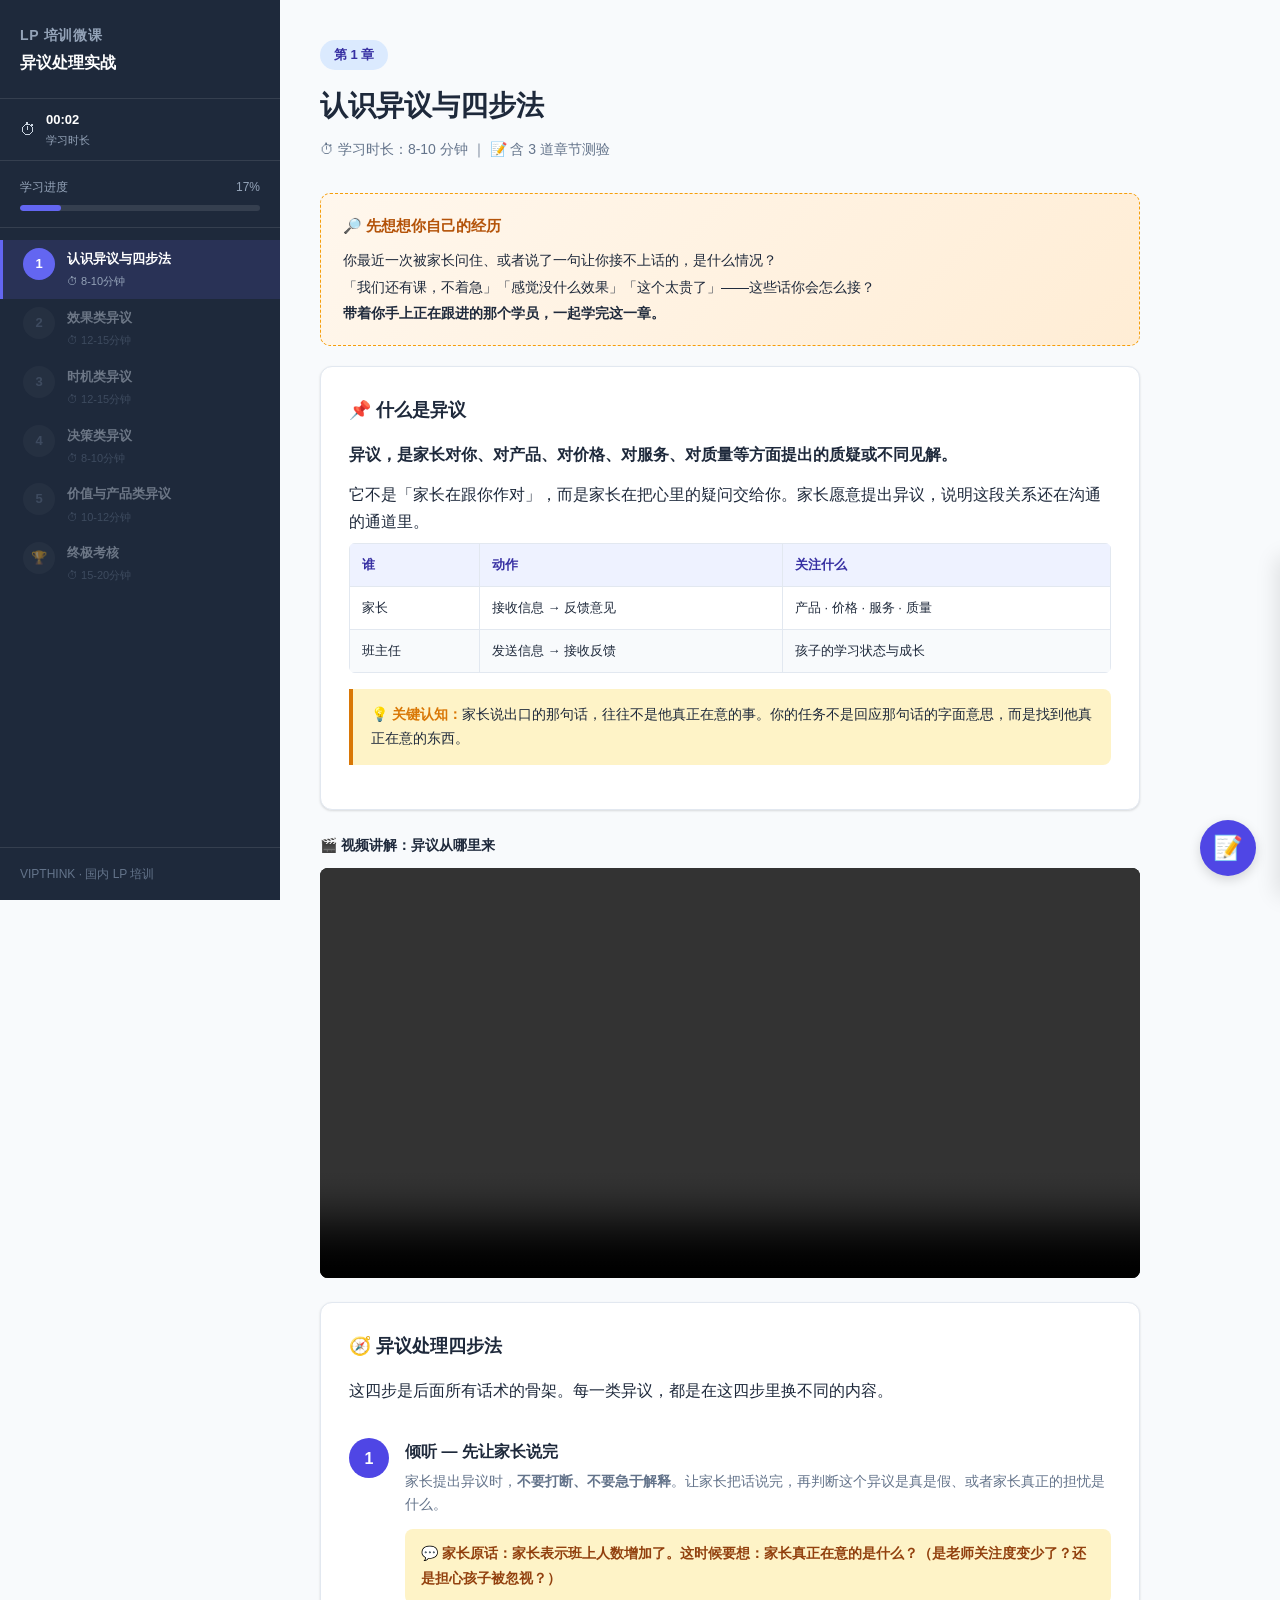
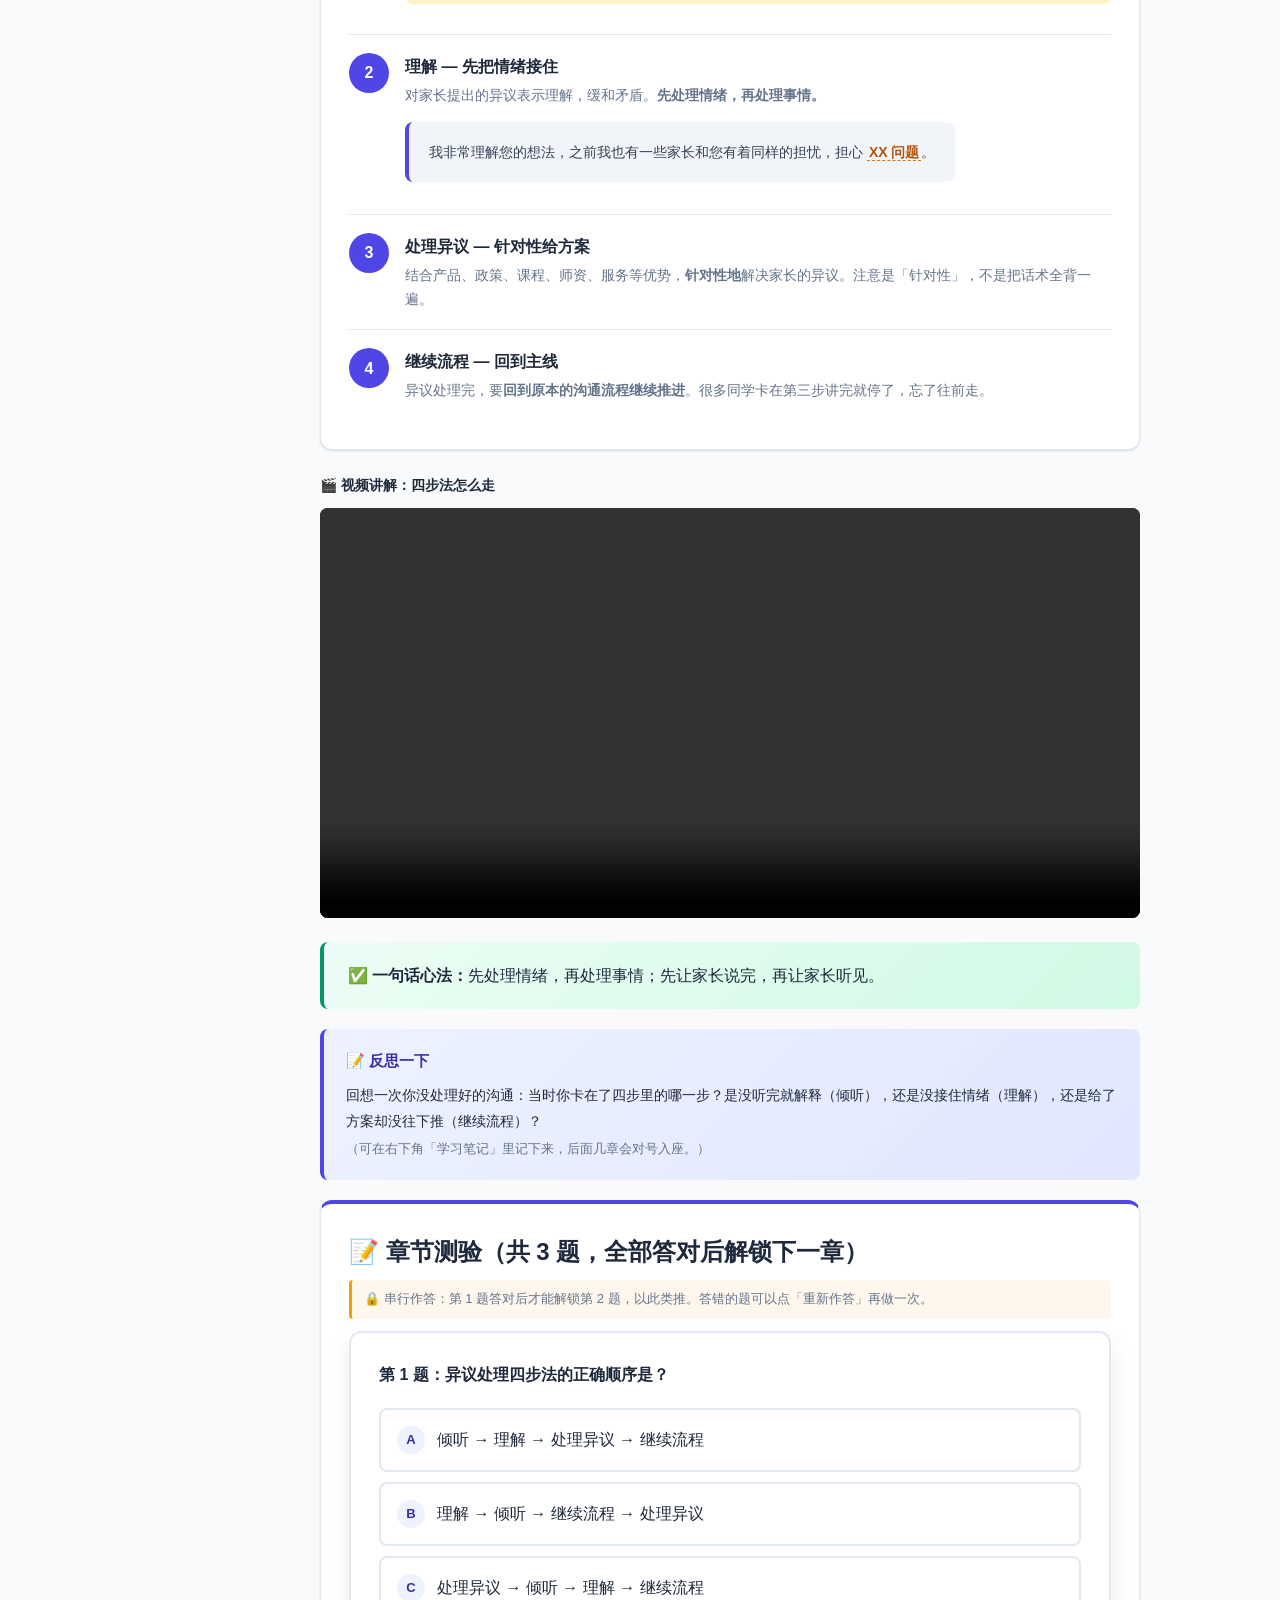
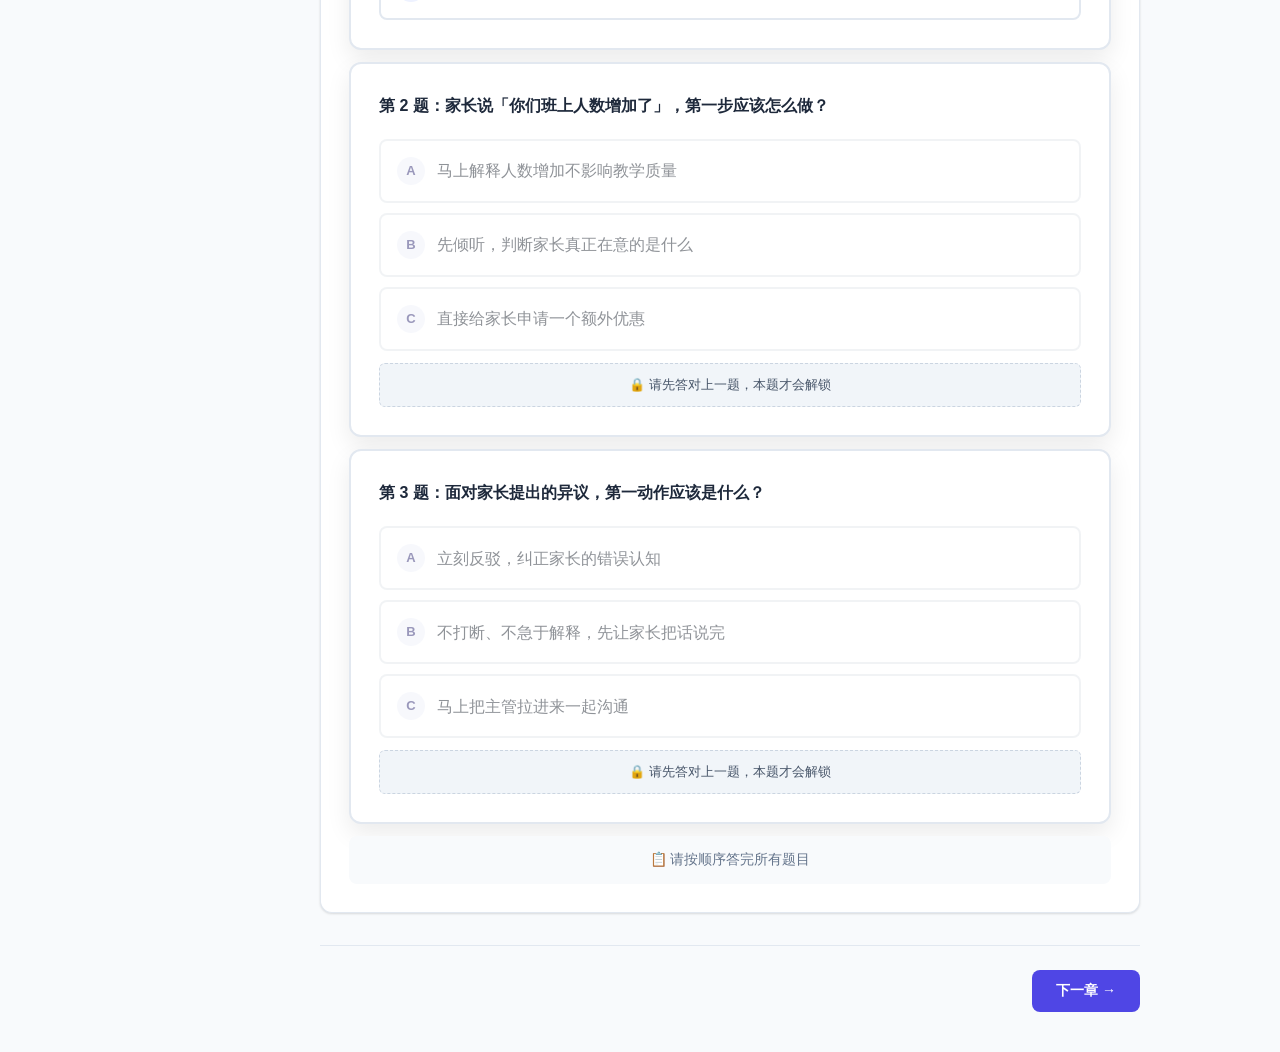
==== index.html @ 5b6c1807 "feat: 《异议处理实战》班主任(LP)微课 v1.0.0 内容来源：《常见异议问题处理》PPT（33页），覆盖 7 类常见异议 + 四步法 - 6 章归组式结构：认知与四步法 / 效果类 / 时机" ====
<!DOCTYPE html>
<html lang="zh-CN">
<head>
<meta charset="UTF-8">
<meta name="viewport" content="width=device-width, initial-scale=1.0">
<meta name="description" content="面向线上少儿数学思维班主任（LP）的《异议处理实战》互动微课">
<title>异议处理实战 · 班主任微课</title>
<style>

:root{--primary:#4F46E5;--primary-light:#EEF2FF;--primary-dark:#3730A3;--accent:#D97706;--accent-light:#FEF3C7;--success:#059669;--danger:#DC2626;--bg:#F8FAFC;--card:#FFFFFF;--text:#1E293B;--text-secondary:#64748B;--border:#E2E8F0;--shadow:0 1px 3px rgba(0,0,0,0.08),0 1px 2px rgba(0,0,0,0.06);--shadow-lg:0 10px 25px rgba(0,0,0,0.08);--radius:12px;--radius-sm:8px;--sidebar-bg:#1e293b;--sidebar-text:#cbd5e1;--sidebar-active:#6366f1}
*{margin:0;padding:0;box-sizing:border-box}
body{font-family:-apple-system,BlinkMacSystemFont,'Segoe UI','PingFang SC','Noto Sans HK',sans-serif;background:var(--bg);color:var(--text);line-height:1.7;display:flex;min-height:100vh}
.sidebar{width:280px;min-width:280px;background:var(--sidebar-bg);color:var(--sidebar-text);display:flex;flex-direction:column;position:fixed;top:0;left:0;bottom:0;z-index:100;transition:transform 0.3s}
.sidebar-close-btn{display:none;position:absolute;top:8px;right:12px;background:none;border:none;color:#94a3b8;font-size:20px;cursor:pointer;z-index:10;padding:8px;line-height:1}
.sidebar-header{padding:24px 20px;border-bottom:1px solid rgba(255,255,255,0.1)}
.sidebar-header h3{font-size:14px;color:#94a3b8;text-transform:uppercase;letter-spacing:.05em;margin-bottom:4px}
.sidebar-header .course-title{font-size:16px;font-weight:700;color:#fff;line-height:1.4}
.sidebar-progress{padding:16px 20px;border-bottom:1px solid rgba(255,255,255,0.1)}
.progress-label{display:flex;justify-content:space-between;font-size:12px;color:#94a3b8;margin-bottom:8px}
.progress-bar{height:6px;background:rgba(255,255,255,0.1);border-radius:3px;overflow:hidden}
.progress-fill{height:100%;background:var(--sidebar-active);border-radius:3px;transition:width .5s ease;width:0%}
.sidebar-nav{flex:1;overflow-y:auto;padding:12px 0}
.nav-section{padding:8px 20px;cursor:pointer;display:flex;align-items:flex-start;gap:12px;transition:all .2s;border-left:3px solid transparent}
.nav-section:hover{background:rgba(255,255,255,0.05)}
.nav-section.active{background:rgba(99,102,241,0.15);border-left-color:var(--sidebar-active);color:#fff}
.nav-section.completed{color:#94a3b8}
.nav-section.completed .nav-icon{background:var(--success);color:#fff}
.nav-section.locked{opacity:.45;cursor:not-allowed;pointer-events:none}
.nav-section.locked .nav-icon{background:rgba(255,255,255,0.08);color:#64748b}
.nav-icon{width:32px;height:32px;min-width:32px;border-radius:50%;background:rgba(255,255,255,0.1);display:flex;align-items:center;justify-content:center;font-size:13px;font-weight:700;color:var(--sidebar-text);transition:all .3s}
.nav-section.active .nav-icon{background:var(--sidebar-active);color:#fff}
.nav-info .nav-label{font-size:13px;font-weight:600}
.nav-info .nav-sub{font-size:11px;color:#64748b;margin-top:2px}
.nav-section.active .nav-info .nav-sub{color:#94a3b8}
.sidebar-footer{padding:16px 20px;border-top:1px solid rgba(255,255,255,0.1);font-size:12px;color:#64748b}
.study-timer{padding:10px 20px;border-bottom:1px solid rgba(255,255,255,0.1);display:flex;align-items:center;gap:10px;font-size:13px}
.timer-icon{font-size:16px}
.timer-display{color:#fff;font-weight:700;font-variant-numeric:tabular-nums}
.timer-label{color:#94a3b8;font-size:11px}
.main{margin-left:280px;flex:1;padding:40px;max-width:900px;min-width:0}
.section{display:none;animation:fadeSlide .4s ease}
.section.active{display:block}
@keyframes fadeSlide{from{opacity:0;transform:translateY(12px)}to{opacity:1;transform:translateY(0)}}
.section-header{margin-bottom:32px}
.section-badge{display:inline-block;padding:4px 14px;background:#dbeafe;color:var(--primary-dark);border-radius:20px;font-size:13px;font-weight:600;margin-bottom:12px}
.section-header h1{font-size:28px;font-weight:800;color:var(--text);margin-bottom:8px}
.section-header .duration{font-size:14px;color:var(--text-secondary)}
.card{background:var(--card);border-radius:var(--radius);padding:28px;margin-bottom:20px;box-shadow:var(--shadow);border:1px solid var(--border)}
.card-title{font-size:18px;font-weight:700;margin-bottom:16px;color:var(--text)}
.highlight-box{background:linear-gradient(135deg,#eff6ff,#dbeafe);border-left:4px solid var(--primary);padding:20px 24px;border-radius:var(--radius-sm);margin:20px 0}
.highlight-box.warning{background:linear-gradient(135deg,#fef3c7,#fde68a);border-left-color:var(--accent)}
.highlight-box.success{background:linear-gradient(135deg,#ecfdf5,#d1fae5);border-left-color:var(--success)}
.script-block{background:#f1f5f9;padding:20px 24px;border-radius:var(--radius-sm);font-style:italic;color:#475569;position:relative;margin:16px 0;line-height:1.8}
.script-block::before{content:'\01f399\00fe0f 话术范例';position:absolute;top:-10px;left:16px;background:#475569;color:#fff;padding:2px 10px;border-radius:10px;font-size:11px;font-style:normal}
.flow-steps{display:flex;gap:16px;margin:20px 0;flex-wrap:wrap}
.flow-step{flex:1;min-width:140px;background:var(--card);border:2px solid var(--border);border-radius:var(--radius-sm);padding:20px;text-align:center;box-shadow:var(--shadow)}
.flow-step .step-num{width:36px;height:36px;border-radius:50%;background:var(--primary);color:#fff;display:inline-flex;align-items:center;justify-content:center;font-weight:700;font-size:14px;margin-bottom:12px}
.flow-step h4{font-size:14px;font-weight:700;margin-bottom:8px}
.flow-step p{font-size:13px;color:var(--text-secondary);line-height:1.6}
.flow-arrow{display:flex;align-items:center;font-size:24px;color:var(--primary);font-weight:700}
.strategy-grid{display:flex;gap:16px;margin:20px 0;flex-wrap:wrap}
.strategy-card{flex:1;min-width:200px;background:var(--card);border:2px solid var(--border);border-radius:var(--radius-sm);padding:24px;text-align:center;box-shadow:var(--shadow)}
.strategy-card .icon{font-size:36px;margin-bottom:12px}
.strategy-card h4{font-size:16px;font-weight:700;margin-bottom:8px}
.strategy-card p{font-size:13px;color:var(--text-secondary)}
.step-list{counter-reset:step}
.step-item{counter-increment:step;display:flex;gap:16px;align-items:flex-start;padding:18px 0;border-bottom:1px solid var(--border)}
.step-item:last-child{border-bottom:none}
.step-num-big{width:40px;height:40px;border-radius:50%;background:var(--primary);color:#fff;display:flex;align-items:center;justify-content:center;font-weight:700;font-size:16px;flex-shrink:0}
.step-content h4{font-size:16px;color:var(--text);margin-bottom:4px}
.step-content p{font-size:14px;color:var(--text-secondary)}
.chat-scene{max-width:650px;margin:0 auto}
.chat-msg{display:flex;gap:12px;margin-bottom:12px;align-items:flex-start}
.chat-msg.lp{flex-direction:row}
.chat-msg.parent{flex-direction:row-reverse}
.chat-avatar{width:36px;height:36px;border-radius:50%;display:flex;align-items:center;justify-content:center;font-size:14px;flex-shrink:0;font-weight:700}
.chat-msg.lp .chat-avatar{background:#EEF2FF;color:var(--primary-dark)}
.chat-msg.parent .chat-avatar{background:#FEF3C7;color:var(--accent)}
.chat-bubble{max-width:75%;padding:10px 14px;border-radius:14px;font-size:13px;line-height:1.6}
.chat-msg.lp .chat-bubble{background:#F1F5F9;color:var(--text);border-bottom-left-radius:4px}
.chat-msg.parent .chat-bubble{background:#EEF2FF;color:var(--text);border-bottom-right-radius:4px}
.chat-label{font-size:11px;color:var(--text-secondary);margin-bottom:4px}
.tab-wrap{display:flex;gap:4px;margin-bottom:16px;background:var(--border);border-radius:10px;padding:4px;flex-wrap:wrap}
.tab-btn{flex:1;min-width:70px;padding:8px 12px;border:none;background:transparent;border-radius:8px;cursor:pointer;font-size:12px;font-weight:500;color:var(--text-secondary);transition:all .2s}
.tab-btn.active{background:var(--card);color:var(--primary);font-weight:600;box-shadow:var(--shadow)}
.tab-panel{display:none}
.tab-panel.active{display:block}
.highlight{background:linear-gradient(180deg,transparent 60%,#FEF08A 60%);padding:0 4px}
.tips-box{background:var(--accent-light);border-left:4px solid var(--accent);padding:14px 18px;border-radius:0 8px 8px 0;margin:16px 0;font-size:14px}
.tips-box strong{color:var(--accent)}
.badge{display:inline-block;padding:3px 10px;border-radius:20px;font-size:12px;font-weight:600}
.badge-primary{background:var(--primary-light);color:var(--primary)}
.badge-warning{background:var(--accent-light);color:var(--accent)}
.badge-success{background:#ECFDF5;color:var(--success)}
.quiz-card{background:var(--card);border-radius:var(--radius);padding:28px;margin:12px 0;box-shadow:var(--shadow-lg);border:2px solid var(--border)}
.quiz-card.locked .quiz-options{opacity:0.5;filter:grayscale(0.4);pointer-events:none}
.quiz-card.locked .quiz-locked-hint{display:flex}
.quiz-card:not(.locked) .quiz-locked-hint{display:none}
.quiz-locked-hint{display:none;align-items:center;justify-content:center;padding:10px 14px;background:#f1f5f9;color:#475569;border-radius:6px;font-size:13px;margin-top:12px;border:1px dashed #cbd5e1}
.quiz-question{font-size:16px;font-weight:600;margin-bottom:20px;line-height:1.7}
.quiz-options{display:flex;flex-direction:column;gap:10px}
.quiz-option{display:flex;align-items:center;gap:12px;padding:16px;border:2px solid var(--border);border-radius:var(--radius-sm);cursor:pointer;transition:all .2s;min-height:48px}
.quiz-option:hover{border-color:var(--primary-light);background:#f0f7ff}
.quiz-option.correct{border-color:var(--success)!important;background:#ecfdf5!important}
.quiz-option.wrong{border-color:var(--danger)!important;background:#fef2f2!important}
.quiz-option.disabled{opacity:.5;cursor:default;border-color:#e2e8f0;background:#f8fafc}
.quiz-option.correct .quiz-option-label{background:var(--success);color:#fff}
.quiz-option.wrong .quiz-option-label{background:var(--danger);color:#fff}
.quiz-option-label{width:28px;height:28px;border-radius:50%;background:var(--primary-light);color:var(--primary-dark);display:flex;align-items:center;justify-content:center;font-weight:700;font-size:13px;flex-shrink:0}
.quiz-feedback{display:none;margin-top:16px;padding:16px;border-radius:var(--radius-sm);font-size:14px;line-height:1.7}
.quiz-feedback.show{display:block}
.quiz-feedback.correct{background:#ecfdf5;color:#065f46}
.quiz-feedback.wrong{background:#fef2f2;color:#991b1b}
.final-task-container{background:var(--card);border-radius:var(--radius);padding:28px;box-shadow:var(--shadow-lg);border:2px solid var(--border)}
.final-task-input{width:100%;min-height:180px;padding:16px;border:2px solid var(--border);border-radius:var(--radius-sm);font-size:14px;line-height:1.8;resize:vertical;font-family:inherit}
.final-task-input:focus{outline:none;border-color:var(--primary);box-shadow:0 0 0 3px rgba(79,70,229,0.1)}
.final-task-input:disabled{background:#f1f5f9;cursor:not-allowed}
.char-counter{text-align:right;font-size:12px;color:var(--text-secondary);margin-top:6px}
.ai-feedback-panel{display:none;margin-top:24px}
.ai-feedback-panel.show{display:block}
.score-display{text-align:center;margin:16px 0}
.score-circle{width:80px;height:80px;border-radius:50%;display:inline-flex;align-items:center;justify-content:center;font-size:32px;font-weight:800;color:#fff}
.score-circle.high{background:linear-gradient(135deg,#10b981,#059669)}
.score-circle.medium{background:linear-gradient(135deg,#f59e0b,#d97706)}
.score-circle.low{background:linear-gradient(135deg,#ef4444,#dc2626)}
.eval-dimensions{display:flex;gap:16px;flex-wrap:wrap}
.eval-dim{flex:1;min-width:150px;background:#f8fafc;border-radius:var(--radius-sm);padding:20px;text-align:center}
.keywords-result{display:flex;flex-wrap:wrap;gap:6px;margin-top:10px;justify-content:center}
.keyword-tag{display:inline-block;padding:2px 10px;border-radius:20px;font-size:12px;font-weight:500}
.keyword-tag.found{background:#ecfdf5;color:#065f46}
.keyword-tag.missing{background:#fef2f2;color:#991b1b}
.dialogue-container{background:var(--card);border-radius:var(--radius);box-shadow:var(--shadow-lg);border:2px solid var(--border);overflow:hidden}
.dialogue-header{padding:16px 20px;background:var(--primary-light);border-bottom:1px solid var(--border);font-weight:700;color:var(--primary-dark);display:flex;justify-content:space-between;align-items:center}
.dialogue-messages{max-height:400px;overflow-y:auto;padding:16px 20px;min-height:150px}
.dialogue-input-area{display:flex;padding:12px 20px;border-top:1px solid var(--border);gap:8px}
.dialogue-input-area input{flex:1;padding:12px;border:2px solid var(--border);border-radius:var(--radius-sm);font-size:14px;font-family:inherit}
.dialogue-input-area input:focus{outline:none;border-color:var(--primary)}
.btn{padding:12px 24px;border:none;border-radius:var(--radius-sm);font-size:14px;font-weight:600;cursor:pointer;transition:all .2s;background:var(--primary);color:#fff}
.btn:hover{background:var(--primary-dark);transform:translateY(-1px)}
.btn-outline{background:var(--card);color:var(--primary);border:2px solid var(--primary)}
.btn-outline:hover{background:var(--primary-light)}
.btn-success{background:var(--success);color:#fff}
.btn-sm{padding:8px 16px;font-size:13px}
.btn:disabled{opacity:.5;cursor:not-allowed}
.section-nav-buttons{display:flex;justify-content:space-between;margin-top:32px;padding-top:24px;border-top:1px solid var(--border)}
.toast{position:fixed;top:20px;left:50%;transform:translateX(-50%);padding:12px 24px;border-radius:8px;color:#fff;font-size:14px;font-weight:600;z-index:9999;animation:slideDown .3s ease}
.toast.warning{background:#d97706}
.toast.success{background:#059669}
.toast.error{background:#dc2626}
@keyframes slideDown{from{opacity:0;transform:translateX(-50%) translateY(-20px)}to{opacity:1;transform:translateX(-50%) translateY(0)}}
.notes-toggle{position:fixed;bottom:24px;right:24px;width:56px;height:56px;border-radius:50%;background:var(--primary);color:#fff;border:none;font-size:24px;cursor:pointer;box-shadow:0 4px 12px rgba(0,0,0,0.15);z-index:90}
.notes-panel{position:fixed;bottom:0;right:0;width:340px;background:var(--card);border-left:1px solid var(--border);border-top:1px solid var(--border);box-shadow:-4px -4px 20px rgba(0,0,0,0.1);padding:20px;transform:translateX(100%);transition:transform .3s;z-index:200}
.notes-panel.open{transform:translateX(0)}
.notes-panel textarea{width:100%;height:200px;padding:12px;border:1px solid var(--border);border-radius:var(--radius-sm);font-size:13px;font-family:inherit;resize:vertical}
.cert-overlay{display:none;position:fixed;inset:0;background:rgba(0,0,0,0.6);z-index:999;justify-content:center;align-items:center}
.cert-paper{background:#fff;width:700px;padding:48px 36px;text-align:center;border-radius:12px;box-shadow:0 20px 60px rgba(0,0,0,0.2)}
.cert-paper h1{font-size:28px;color:#3730A3;margin-bottom:4px}
.cert-paper .sub{font-size:12px;color:#64748b;letter-spacing:.1em;margin-bottom:24px}
.cert-paper .body{font-size:15px;line-height:2;color:#1e293b}
.cert-paper .name{display:inline-block;border-bottom:2px solid #4F46E5;min-width:120px;padding:4px 12px;margin:0 4px}
.cert-paper .course{font-weight:700;color:#3730A3;margin:8px 0}
.cert-paper .score{margin:20px 0 4px;font-size:16px;font-weight:600;color:#10b981}
.cert-paper .final-score{margin:4px 0 20px;font-size:14px;font-weight:600;color:#3730A3}
.cert-footer{display:flex;justify-content:space-between;font-size:12px;color:#64748b;margin-top:32px;border-top:1px solid #e2e8f0;padding-top:16px}
.cert-actions{margin-top:24px;display:flex;gap:12px;justify-content:center}
.ch3-textarea{width:100%;min-height:220px;padding:16px;border:2px solid var(--border);border-radius:var(--radius-sm);font-size:14px;line-height:1.8;resize:vertical;font-family:inherit}
.ch3-textarea:focus{outline:none;border-color:var(--primary);box-shadow:0 0 0 3px rgba(79,70,229,0.1)}
.practice-textarea{width:100%;min-height:280px;padding:16px;border:2px solid var(--border);border-radius:var(--radius-sm);font-size:14px;line-height:1.8;resize:vertical;font-family:inherit;box-sizing:border-box}
.practice-textarea:focus{outline:none;border-color:var(--primary);box-shadow:0 0 0 3px rgba(79,70,229,0.1)}
.ch3-ref-panel{display:none;margin-top:16px}
.ch3-ref-panel.show{display:block}
.course-img{max-width:100%;border-radius:var(--radius-sm);box-shadow:var(--shadow);margin:16px 0;border:1px solid var(--border)}
.mobile-header{display:none;position:fixed;top:0;left:0;right:0;background:var(--sidebar-bg);color:#fff;padding:12px 16px;z-index:99;align-items:center;justify-content:space-between}
.sidebar-overlay{display:none;position:fixed;inset:0;background:rgba(0,0,0,0.5);z-index:99}
.typing-indicator{display:flex;gap:4px;padding:10px 14px;background:#EEF2FF;border-radius:14px;border-bottom-right-radius:4px;width:fit-content}
.typing-indicator span{width:8px;height:8px;background:#94a3b8;border-radius:50%;animation:typing 1.4s infinite ease-in-out}
.typing-indicator span:nth-child(2){animation-delay:.2s}
.typing-indicator span:nth-child(3){animation-delay:.4s}
@keyframes typing{0%,80%,100%{transform:scale(.6);opacity:.4}40%{transform:scale(1);opacity:1}}
.dialogue-meta{display:flex;gap:8px;align-items:center;flex-wrap:wrap}
.final-actions{flex-wrap:wrap}
.final-call-btn{padding:14px 28px;font-size:16px;display:inline-flex;align-items:center;gap:8px}
.final-score-grid{display:grid;grid-template-columns:repeat(4,1fr);gap:12px;margin:16px 0}
.final-score-card{background:#f8fafc;border-radius:var(--radius-sm);padding:16px;text-align:center}
.final-score-card .score{font-size:24px;font-weight:800;color:var(--primary)}
.final-score-card .label{font-size:12px;color:var(--text-secondary);margin-top:4px}
.final-feedback-text{background:#f8fafc;border-radius:var(--radius-sm);padding:16px;font-size:14px;line-height:1.7;margin-top:16px}
.sidebar-overlay.show{display:block}
/* 移动端优化：表格横向滚动、评分卡2列、价格表最小宽度 */
.table-wrap{overflow-x:auto;-webkit-overflow-scrolling:touch;margin:8px 0;border-radius:6px}
.table-wrap table{min-width:680px}
.final-score-grid{grid-template-columns:repeat(4,1fr)}
@media(max-width:1024px){.sidebar{transform:translateX(-100%)}.sidebar.open{transform:translateX(0)}.sidebar-close-btn{display:block}.main{margin-left:0;padding:24px 16px;padding-top:60px}.mobile-header{display:flex}.eval-dimensions{flex-direction:column}.cert-paper{width:95%;padding:24px 16px}.flow-steps{flex-direction:column}.flow-arrow{transform:rotate(90deg);justify-content:center}.final-score-grid{grid-template-columns:repeat(2,1fr)}}
@media(max-width:480px){.quiz-option{padding:12px}.quiz-question{font-size:15px}.dialogue-header{flex-direction:column;align-items:flex-start;gap:8px}.section-header h1{font-size:24px}.final-call-btn{width:100%;justify-content:center}.final-actions{flex-direction:column}.final-actions .btn{width:100%;justify-content:center}.cert-paper{padding:24px 12px}.cert-paper h1{font-size:22px}}

/* ============================================================
   《异议处理》微课 · 补充样式（叠加在参照课基础样式之上）
   ============================================================ */

/* 视频 */
.video-wrapper{margin:24px 0}
.video-label{font-size:14px;font-weight:600;color:var(--text);margin-bottom:10px}
video{width:100%;border-radius:var(--radius-sm);background:#000;display:block}

/* 话术模板（可填空位） */
.script-tpl{background:#F1F5F9;border-left:4px solid var(--primary);padding:16px 20px;border-radius:8px;font-size:14px;line-height:2;color:#334155;margin:14px 0}
.script-tpl .var{color:#B45309;font-weight:700;border-bottom:1px dashed #D97706;padding:0 2px}

/* 家长原话（案例驱动） */
.quote-line{background:#FEF3C7;border-radius:8px;padding:12px 16px;font-weight:600;color:#92400E;margin:12px 0;font-size:14px;line-height:1.8}
.quote-line::before{content:'💬 家长原话：';font-weight:700}

/* 反思框（成人学习：反思与经验激活） */
.reflect-box{background:linear-gradient(135deg,#EEF2FF,#E0E7FF);border-left:4px solid var(--primary);padding:18px 22px;border-radius:8px;margin:20px 0;font-size:14px;line-height:1.9}
.reflect-box .rt{font-weight:700;color:var(--primary-dark);display:block;margin-bottom:6px;font-size:15px}

/* 场景激活框（章首） */
.activate-box{background:linear-gradient(135deg,#FFF7ED,#FFEDD5);border:1px dashed #F59E0B;border-radius:10px;padding:18px 22px;margin:0 0 20px;font-size:14px;line-height:1.9}
.activate-box .at{font-weight:700;color:#B45309;display:block;margin-bottom:6px;font-size:15px}

/* 表格 */
table{width:100%;border-collapse:collapse;font-size:13px}
table th,table td{border:1px solid var(--border);padding:10px 12px;text-align:left;vertical-align:top;line-height:1.7}
table th{background:#EEF2FF;font-weight:700;color:var(--primary-dark);white-space:nowrap}
table tbody tr:nth-child(even) td{background:#F8FAFC}

/* 四步法流程图（横向箭头） */
.flow-steps.vertical{flex-direction:column}
.flow-steps.vertical .flow-arrow{transform:rotate(90deg);align-self:center}

/* 对比卡（性价比五对比） */
.compare-grid{display:flex;gap:14px;flex-wrap:wrap;margin:18px 0}
.compare-card{flex:1;min-width:200px;background:var(--card);border:1px solid var(--border);border-top:4px solid var(--primary);border-radius:var(--radius-sm);padding:18px;box-shadow:var(--shadow)}
.compare-card h4{font-size:15px;font-weight:700;margin-bottom:8px;color:var(--primary-dark)}
.compare-card p{font-size:13px;color:var(--text-secondary);line-height:1.75}

/* 章节测验里的「答错重做」提示区 */
.quiz-retry{margin-top:10px}
.quiz-retry .btn{margin-left:0}

/* 练习得分面板 */
.practice-score-panel{display:none;margin-top:20px;padding:20px;background:#F8FAFC;border:1px solid var(--border);border-radius:10px}
.practice-score-total{margin-top:14px;padding:14px;border-radius:8px;font-size:14px;font-weight:600;text-align:center}

/* 视频未就绪提示 */
.video-placeholder{background:#0F172A;color:#94A3B8;border-radius:8px;padding:28px;text-align:center;font-size:13px}

@media (max-width:1024px){
  .compare-grid,.flow-steps{flex-direction:column}
  .compare-card{min-width:0}
  .script-tpl,.quote-line,.reflect-box,.activate-box{font-size:13px;padding:14px 16px}
  table{font-size:12px}
  table th,table td{padding:8px}
  /* 移动端：表头允许换行，表格设最小宽度后在 .table-wrap 内横向滚动，
     避免列被压扁到不可读 */
  table th{white-space:normal}
  .table-wrap table{min-width:520px}

  /* 移动端：章节按钮固定为底部操作栏，并为 sticky 栏预留底部空间，
     避免遮挡对话输入区与练习输入框 */
  .main{padding-bottom:100px}
  .section-nav-buttons{flex-direction:column;gap:10px;position:sticky;bottom:0;z-index:20;
    background:var(--bg);padding:12px 0;border-top:1px solid var(--border);margin-top:24px}
  .section-nav-buttons>div{width:100%}
  .section-nav-buttons .btn{width:100%;text-align:center;padding:14px 24px;font-size:15px}
  .dialogue-input-area{padding-bottom:4px}
  .practice-textarea{min-height:150px}
}

</style>
</head>
<body>
<!-- Sidebar -->
<div class="sidebar" id="sidebar">
<button class="sidebar-close-btn" onclick="toggleSidebar()">✕</button>
<div class="sidebar-header"><h3>LP 培训微课</h3><div class="course-title">异议处理实战</div></div>
<div class="study-timer"><span class="timer-icon">⏱</span><div><div class="timer-display" id="timerDisplay">00:00</div><div class="timer-label">学习时长</div></div></div>
<div class="sidebar-progress"><div class="progress-label"><span>学习进度</span><span id="progressPercent">0%</span></div><div class="progress-bar"><div class="progress-fill" id="progressFill"></div></div></div>
<div class="sidebar-nav" id="sidebarNav"></div>
<div class="sidebar-footer">VIPTHINK · 国内 LP 培训</div>
</div>
<div class="sidebar-overlay" id="sidebarOverlay" onclick="toggleSidebar()"></div>
<div class="mobile-header" id="mobileHeader"><button style="background:none;border:none;color:#fff;font-size:20px;cursor:pointer" onclick="toggleSidebar()">☰</button><span style="font-weight:700;font-size:15px" id="mhTitle">异议处理实战</span><span style="font-size:13px;color:#94a3b8" id="mhTimer">⏱ 00:00</span></div>
<div class="main" id="mainContent"></div>

<!-- Certificate -->
<div class="cert-overlay" id="certOverlay">
<div class="cert-paper" id="certPaper">
<h1>🏆 结业证书</h1><div class="sub">CERTIFICATE OF COMPLETION</div>
<div class="body"><p>兹证明</p><p class="name" id="certStudentName">请填写姓名</p><p>已完成 VIPTHINK 班主任培训课程</p><p class="course">「异议处理实战」</p><p class="score" id="certScore">综合评定：通过</p><p class="final-score" id="certFinalScore">终极考核得分：-- 分</p>
<div class="cert-name-edit" id="certNameEdit" style="display:none;margin:16px auto 0;max-width:280px"><input type="text" id="certNameInput" placeholder="请输入你的姓名" style="width:100%;padding:10px 14px;border:2px solid var(--border);border-radius:8px;font-size:14px;font-family:inherit;text-align:center" maxlength="20"><button class="btn btn-sm" style="margin-top:10px;width:100%" onclick="saveCertName()">✍️ 确认姓名</button></div></div>
<div class="cert-footer"><span id="certDate"></span><span>VIPTHINK</span></div>
<div class="cert-actions"><button class="btn" onclick="printCertificate()">🖨️ 打印证书</button><button class="btn btn-outline" onclick="closeCertificate()">关闭</button></div>
</div></div>

<button class="notes-toggle" onclick="toggleNotes()">📝</button>
<div class="notes-panel" id="notesPanel">
<h3>📝 学习笔记 — <span id="notesChapterLabel" style="font-weight:400;font-size:13px;color:var(--text-secondary)"></span></h3>
<textarea id="notesTextarea" placeholder="在这里记录你的学习心得..."></textarea>
<button class="btn btn-outline" onclick="toggleNotes()" style="margin-top:12px;width:100%">关闭</button>
</div>

<!-- ===== 课程数据（JSON） ===== -->
<script id="appDataJson" type="application/json">{"title":"异议处理实战","lsPrefix":"cn_lp_objection","orgName":"VIPTHINK","aiBaseUrl":"https://api.xiaomimimo.com/v1","aiModel":"mimo-v2.5-pro","allowedHosts":["ruanqiaoyun0-a11y.github.io","localhost","127.0.0.1"],"sections":[{"id":"s1","title":"认识异议与四步法","duration":"8-10分钟","icon":"1","type":"content_quiz","content":"\n<div class=\"section-header\">\n  <span class=\"section-badge\">第 1 章</span>\n  <h1>认识异议与四步法</h1>\n  <p class=\"duration\">⏱ 学习时长：8-10 分钟 ｜ 📝 含 3 道章节测验</p>\n</div>\n\n<div class=\"activate-box\">\n  <span class=\"at\">🔎 先想想你自己的经历</span>\n  你最近一次被家长问住、或者说了一句让你接不上话的，是什么情况？<br>\n  「我们还有课，不着急」「感觉没什么效果」「这个太贵了」——这些话你会怎么接？<br>\n  <strong>带着你手上正在跟进的那个学员，一起学完这一章。</strong>\n</div>\n\n<div class=\"card\">\n  <h2 class=\"card-title\">📌 什么是异议</h2>\n  <p><strong>异议，是家长对你、对产品、对价格、对服务、对质量等方面提出的质疑或不同见解。</strong></p>\n  <p style=\"margin-top:12px;\">它不是「家长在跟你作对」，而是家长在把心里的疑问交给你。家长愿意提出异议，说明这段关系还在沟通的通道里。</p>\n  <div class=\"table-wrap\">\n    <table>\n      <thead><tr><th>谁</th><th>动作</th><th>关注什么</th></tr></thead>\n      <tbody>\n        <tr><td>家长</td><td>接收信息 → 反馈意见</td><td>产品 · 价格 · 服务 · 质量</td></tr>\n        <tr><td>班主任</td><td>发送信息 → 接收反馈</td><td>孩子的学习状态与成长</td></tr>\n      </tbody>\n    </table>\n  </div>\n  <div class=\"tips-box\">💡 <strong>关键认知：</strong>家长说出口的那句话，往往不是他真正在意的事。你的任务不是回应那句话的字面意思，而是找到他真正在意的东西。</div>\n</div>\n\n<div class=\"video-wrapper\">\n  <div class=\"video-label\">🎬 视频讲解：异议从哪里来</div>\n  <video controls preload=\"metadata\" playsinline webkit-playsinline><source src=\"ch1_v1.mp4\" type=\"video/mp4\"></video>\n</div>\n\n<div class=\"card\">\n  <h2 class=\"card-title\">🧭 异议处理四步法</h2>\n  <p style=\"margin-bottom:16px;\">这四步是后面所有话术的骨架。每一类异议，都是在这四步里换不同的内容。</p>\n  <div class=\"step-list\">\n    <div class=\"step-item\">\n      <div class=\"step-num-big\">1</div>\n      <div class=\"step-content\">\n        <h4>倾听 — 先让家长说完</h4>\n        <p>家长提出异议时，<strong>不要打断、不要急于解释</strong>。让家长把话说完，再判断这个异议是真是假、或者家长真正的担忧是什么。</p>\n        <div class=\"quote-line\">家长表示班上人数增加了。这时候要想：家长真正在意的是什么？（是老师关注度变少了？还是担心孩子被忽视？）</div>\n      </div>\n    </div>\n    <div class=\"step-item\">\n      <div class=\"step-num-big\">2</div>\n      <div class=\"step-content\">\n        <h4>理解 — 先把情绪接住</h4>\n        <p>对家长提出的异议表示理解，缓和矛盾。<strong>先处理情绪，再处理事情。</strong></p>\n        <div class=\"script-tpl\">我非常理解您的想法，之前我也有一些家长和您有着同样的担忧，担心 <span class=\"var\">XX 问题</span>。</div>\n      </div>\n    </div>\n    <div class=\"step-item\">\n      <div class=\"step-num-big\">3</div>\n      <div class=\"step-content\">\n        <h4>处理异议 — 针对性给方案</h4>\n        <p>结合产品、政策、课程、师资、服务等优势，<strong>针对性地</strong>解决家长的异议。注意是「针对性」，不是把话术全背一遍。</p>\n      </div>\n    </div>\n    <div class=\"step-item\">\n      <div class=\"step-num-big\">4</div>\n      <div class=\"step-content\">\n        <h4>继续流程 — 回到主线</h4>\n        <p>异议处理完，要<strong>回到原本的沟通流程继续推进</strong>。很多同学卡在第三步讲完就停了，忘了往前走。</p>\n      </div>\n    </div>\n  </div>\n</div>\n\n<div class=\"video-wrapper\">\n  <div class=\"video-label\">🎬 视频讲解：四步法怎么走</div>\n  <video controls preload=\"metadata\" playsinline webkit-playsinline><source src=\"ch1_v2.mp4\" type=\"video/mp4\"></video>\n</div>\n\n<div class=\"highlight-box success\">\n  <strong>✅ 一句话心法：</strong>先处理情绪，再处理事情；先让家长说完，再让家长听见。\n</div>\n\n<div class=\"reflect-box\">\n  <span class=\"rt\">📝 反思一下</span>\n  回想一次你没处理好的沟通：当时你卡在了四步里的哪一步？是没听完就解释（倾听），还是没接住情绪（理解），还是给了方案却没往下推（继续流程）？<br>\n  <span style=\"color:var(--text-secondary);font-size:13px;\">（可在右下角「学习笔记」里记下来，后面几章会对号入座。）</span>\n</div>\n"},{"id":"s2","title":"效果类异议","duration":"12-15分钟","icon":"2","type":"content_quiz","content":"\n<div class=\"section-header\">\n  <span class=\"section-badge\">第 2 章</span>\n  <h1>效果类异议：「没看到效果」与「不想学了」</h1>\n  <p class=\"duration\">⏱ 学习时长：12-15 分钟 ｜ 📝 含 3 道章节测验</p>\n</div>\n\n<div class=\"activate-box\">\n  <span class=\"at\">🔎 先想想你自己的经历</span>\n  你手上有没有这样的学员：出勤一直很好、作业也在做，可家长就是说「感觉没什么效果」？<br>\n  这类异议是续费期最高频、也最难接的一类。<strong>难，不是因为家长不讲道理，而是因为思维的进步本来就不好被看见。</strong>\n</div>\n\n<div class=\"card\">\n  <h2 class=\"card-title\">💬 家长原话与解决思路</h2>\n  <div class=\"quote-line\">目前没有看到明显的效果。</div>\n  <div class=\"strategy-grid\">\n    <div class=\"strategy-card\"><div class=\"icon\">🤝</div><h4>同理家长的着急</h4><p>先承认「花了时间和精力，当然期待看到进步」</p></div>\n    <div class=\"strategy-card\"><div class=\"icon\">🛠️</div><h4>解决效果问题</h4><p>按出错版块分型，给具体可执行的方案</p></div>\n    <div class=\"strategy-card\"><div class=\"icon\">🔍</div><h4>放大孩子的进步</h4><p>把家长没注意到的变化说出来</p></div>\n    <div class=\"strategy-card\"><div class=\"icon\">💡</div><h4>理念教育</h4><p>讲清思维效果为什么「隐匿而周期长」</p></div>\n  </div>\n</div>\n\n<div class=\"video-wrapper\">\n  <div class=\"video-label\">🎬 视频讲解：效果异议的四条解决思路</div>\n  <video controls preload=\"metadata\" playsinline webkit-playsinline><source src=\"ch2_v1.mp4\" type=\"video/mp4\"></video>\n</div>\n\n<div class=\"card\">\n  <h2 class=\"card-title\">🗣️ 第一步：先同理，再问诊</h2>\n  <div class=\"script-tpl\">XX 妈妈，我们花了时间和精力，都非常期待看到孩子的进步。您提到目前还没有看到多大的效果，<span class=\"var\">我也能理解您的着急</span>。</div>\n  <p style=\"font-size:13px;color:var(--text-secondary);\">不要急着说「其实孩子进步很大」——先接住着急，再往下问诊。</p>\n</div>\n\n<div class=\"card\">\n  <h2 class=\"card-title\">🧩 第二步：按版块分型给方案</h2>\n  <div class=\"tab-wrap\">\n    <button class=\"tab-btn active\" onclick=\"switchTab(this,'tab-c2-1')\">成绩不好</button>\n    <button class=\"tab-btn\" onclick=\"switchTab(this,'tab-c2-2')\">学过又忘</button>\n    <button class=\"tab-btn\" onclick=\"switchTab(this,'tab-c2-3')\">坐不住 / 习惯差</button>\n    <button class=\"tab-btn\" onclick=\"switchTab(this,'tab-c2-4')\">家长忘了督促</button>\n  </div>\n\n  <div class=\"tab-panel active\" id=\"tab-c2-1\">\n    <p style=\"margin-bottom:10px;\"><strong>先拿到证据，再定位版块。</strong></p>\n    <div class=\"script-tpl\">宝贝妈妈，孩子卷子您有看到吗？您可以拍照发在群里，我跟老师看一下，分析下孩子哪个版块出了问题。</div>\n    <div class=\"table-wrap\">\n      <table>\n        <thead><tr><th>出错版块</th><th>问题本质</th><th>给你的动作</th></tr></thead>\n        <tbody>\n          <tr><td>计算</td><td>熟练度与准确率不足</td><td>发题库，带家长打卡：每天 10 道题，限定时间，要求准确率</td></tr>\n          <tr><td>几何</td><td>空间想象能力还需要锻炼</td><td>光刷题换个形式还是不会。要直观让孩子去看、去理解，配合图形拼搭练习，锻炼图形感知能力</td></tr>\n          <tr><td>应用</td><td>把文字信息转成能理解的形式的能力弱</td><td>先定位哪类应用题，发相关课件与练习；上课用草稿纸同步画图分析。例如过河问题，豌豆用动画让孩子真实看到划船往返时船上怎么载人</td></tr>\n        </tbody>\n      </table>\n    </div>\n  </div>\n\n  <div class=\"tab-panel\" id=\"tab-c2-2\">\n    <div class=\"script-tpl\">宝贝妈妈，这个是很正常的事情。连我们大人今天学的内容，要是长时间不用，过几天就会忘，更何况是小朋友呢？</div>\n    <p style=\"margin:12px 0;\"><strong>理论基础：艾宾浩斯遗忘曲线</strong> —— 孩子学到的知识点，当天就会遗忘 2/3。要让它成为永久记忆，练习就很重要。</p>\n    <div class=\"tips-box\">🕐 <strong>关键记忆周期：</strong>学完的 20 分钟、第 1 天、第 7 天、第 1 个月、第 3 个月。豌豆的练习设计正好契合这个周期。</div>\n    <div class=\"table-wrap\">\n      <table>\n        <thead><tr><th>豌豆的四类练习</th><th>什么时候做</th></tr></thead>\n        <tbody>\n          <tr><td>课后自动生成的 6 道练习题</td><td>课程结束后立马做（<strong>必做</strong>）</td></tr>\n          <tr><td>老师在群里发的拓展题</td><td>当天或第二天做</td></tr>\n          <tr><td>线上专题测评 + 线下豌豆宝典</td><td>建议两个星期做一次（题量少、题型新颖，对思维灵活性要求高）</td></tr>\n          <tr><td>寄送的强化练习册</td><td>大概 3 个月做一次（题量较大、更有针对性）</td></tr>\n        </tbody>\n      </table>\n    </div>\n    <p style=\"font-size:13px;color:var(--text-secondary);\">提醒家长把资料整理出来放在孩子书架上，定个闹钟；同时告诉家长「我也会提醒您」。</p>\n  </div>\n\n  <div class=\"tab-panel\" id=\"tab-c2-3\">\n    <p style=\"margin-bottom:10px;\">先明确一件事：<strong>这个问题不管在哪里学都可能出现。既然发现了，我们就要解决掉。</strong></p>\n    <p style=\"margin-bottom:10px;\">然后问一句：「妈妈您这边有了解孩子为什么会上课坐不住 / 课后作业不爱做吗？」</p>\n    <div class=\"step-list\">\n      <div class=\"step-item\"><div class=\"step-num-big\">A</div><div class=\"step-content\"><h4>过难</h4><p>看了孩子的课后作业，发现 XX 部分容易做错 → 参考「成绩不好」的处理方案。</p></div></div>\n      <div class=\"step-item\"><div class=\"step-num-big\">B</div><div class=\"step-content\"><h4>过简单</h4><p>先确认是不是觉得没挑战性，同时看校内成绩：<br>· <strong>校内成绩好</strong> → 证明在豌豆有效果，跟老师沟通看能不能升一个级别，找相关题目试一下；<br>· <strong>校内成绩不好</strong> → 说明学习还有待提升。看似会了，但课后作业缺失、说太简单不爱做，方法容易遗忘。可以让孩子说一道题的解决思路：说得清晰可以不做，说不清晰还是需要做。</p></div></div>\n      <div class=\"step-item\"><div class=\"step-num-big\">C</div><div class=\"step-content\"><h4>兴趣减退</h4><p>参考「兴趣问题」的处理方案（见下一节）。</p></div></div>\n      <div class=\"step-item\"><div class=\"step-num-big\">D</div><div class=\"step-content\"><h4>家长忘了督促</h4><p>我们设有<strong>学情奖励</strong>：只要宝贝完成课前预习、课中上课、课后复习，就有<strong>豌豆币</strong>赠送，可以兑换课程或实物礼品。请家长一定叮嘱孩子完成课前课后。</p></div></div>\n    </div>\n    <div class=\"highlight-box success\">最重要的是：习惯的养成不是一蹴而就，是一朝一夕积累而成的。过程肯定会出现反复，但一旦养成，会受用终生。</div>\n  </div>\n\n  <div class=\"tab-panel\" id=\"tab-c2-4\">\n    <p>家长并不是不重视，而是工作一忙就忘了。这时候不要指责，而是<strong>把提醒变成双方的约定</strong>：我们设学情奖励、给豌豆币激励，您帮孩子把资料整理好、定个闹钟，我也会提醒您。</p>\n  </div>\n</div>\n\n<div class=\"card\">\n  <h2 class=\"card-title\">🔍 第三步：放大孩子的进步（四个维度）</h2>\n  <p style=\"margin-bottom:12px;\">家长天天跟孩子在一起，很难看到细微变化。<strong>你要做的，是超出家长认识半步。</strong></p>\n  <div class=\"table-wrap\">\n    <table>\n      <thead><tr><th>维度</th><th>怎么看、怎么说</th></tr></thead>\n      <tbody>\n        <tr><td><strong>四率</strong></td><td>能持续保持四率，本身就是一种进步。孩子兴趣广泛、喜欢新鲜事物，但在思维课上能一直保持出席、完成任务，说明他在对抗熟悉后的懈怠</td></tr>\n        <tr><td><strong>正确率</strong></td><td>结合作业正确率、测评正确率，同时结合首通中家长对各项知识点掌握情况的反馈，找出进步点</td></tr>\n        <tr><td><strong>监课看变化</strong></td><td>有一位 S2 学员在「对称变换」专题的某堂课上，很快说出图片上的图形是梯形，而首通时了解到孩子是不认识梯形的。在专题回访时把这个进步点反馈给妈妈，并建议妈妈鼓励一下孩子，妈妈这才反应过来孩子学到了新知识</td></tr>\n        <tr><td><strong>持续监课</strong></td><td>隔一段时间了解孩子上课状态，结合不间断监课，敏感捕捉孩子的细微变化</td></tr>\n      </tbody>\n    </table>\n  </div>\n</div>\n\n<div class=\"card\">\n  <h2 class=\"card-title\">💡 第四步：理念教育 —— 为什么思维效果「看不见」</h2>\n  <div class=\"script-tpl\">思维跟数学又不一样。数学上 8+3 孩子不会，通过学习某一天 8+3 他知道等于 11，这个课程效果就体现出来了，非常直接。但是<strong>思维的外化却比较隐匿</strong>，如果我们不善于观察到孩子细微的变化，真的不容易发现。所以孩子的这些表现，都是他的进步。只不过您天天跟孩子在一起，又对他总归抱有更高的期望，是很难看到孩子的小进步的。</div>\n  <p style=\"margin-top:12px;\">思维学习的效果呈现<strong>需要的周期也比较长一点</strong>，因为它改变的是每个孩子的底层思考逻辑。</p>\n  <div class=\"highlight-box\">正因为孩子还没有完全达到咱们的预期，还有很大的进步空间，所以我们更要坚持学习下去啊，您说是不是？</div>\n</div>\n\n<div class=\"card\">\n  <h2 class=\"card-title\">🎯 另一类：「孩子对课程兴趣不大，不想学了」</h2>\n  <div class=\"quote-line\">孩子对课程兴趣不大，不想学了。</div>\n  <p style=\"margin:12px 0;\"><strong>解决思路：</strong>① 表示理解，了解家长对豌豆的看法 ② 了解孩子兴趣减退的原因，针对原因提出解决方案 ③ 理念教育。</p>\n  <div class=\"script-tpl\">妈妈，您是想让孩子能够积极主动地参与到学习中，这个我非常能够理解。但孩子学下来还是不错的，比方说课前预习、课后作业完成率是很高的，证明孩子的学习习惯有一定的养成；而且孩子的表达也比以前条理清晰了一些。<span class=\"var\">妈妈，您说是吧？</span></div>\n  <div class=\"tips-box\">🔀 <strong>分支判断：</strong>妈妈赞同孩子的效果 → 强化效果，强调让孩子继续学习，同时找兴趣减退原因；<br>妈妈不赞同 → 说明「兴趣」不是最重要的问题，继续挖掘家长的真实异议。</div>\n</div>\n\n<div class=\"video-wrapper\">\n  <div class=\"video-label\">🎬 视频讲解：兴趣减退的四个原因</div>\n  <video controls preload=\"metadata\" playsinline webkit-playsinline><source src=\"ch2_v2.mp4\" type=\"video/mp4\"></video>\n</div>\n\n<div class=\"card\">\n  <h2 class=\"card-title\">🔎 兴趣减退：先问原因，再给方案</h2>\n  <div class=\"script-tpl\">我带的学生中也有一些在学习的过程当中兴趣慢慢减退的现象，但是原因都不一样。妈妈，您跟孩子沟通下来，主要是因为什么原因不想学习了呢？</div>\n  <div class=\"table-wrap\">\n    <table>\n      <thead><tr><th>原因</th><th>对应方案</th></tr></thead>\n      <tbody>\n        <tr><td>课程难易度问题</td><td>① 提供相关练习题 ② 更换级别</td></tr>\n        <tr><td>老师不喜欢</td><td>了解家长喜欢什么样的老师，更换老师</td></tr>\n        <tr><td>时间不合适</td><td>更换上课时间</td></tr>\n        <tr><td>时间排满了，孩子想休息</td><td>① 了解家长给孩子排了什么课，判断这是不是真问题 ② 如果是真问题，那就是课程重要性问题（见下方话术）</td></tr>\n      </tbody>\n    </table>\n  </div>\n  <div class=\"script-tpl\">宝贝妈妈，您给孩子报这么多课，证明您对孩子的学习是非常关注的。像英语课、语文课确实也很重要，毕竟关系到孩子后期考试。但是<strong>我们数学思维课同样重要</strong>。我们豌豆的课程除了校内知识点和奥数的知识点，更多的还增加 <span class=\"var\">40%</span> 的思维拓展。</div>\n  <p style=\"margin-top:12px;\">孩子的学习一定要以思维培养为主，要知其然，更要知其所以然，学会如何分析问题、使用工具、理清思路，这才是学习的底层逻辑。</p>\n  <div class=\"highlight-box warning\">\n    <strong>⚠️ 三年级拐点：</strong>一二年级还不明显，因为记忆、模仿的内容比较多，凭机械记忆也能拿不错的分数。但<strong>三年级以后要拿出真本事了</strong>。<br>\n    家长们常见的「马虎粗心、上课易走神、听不懂、作业不会做、换个条件就不会了」，对应的正是「细心度、专注度、理解分析能力及思维灵活度」不足。三年级开始出现大量应用题，变化灵活，需要很强的抽象逻辑思维能力。\n  </div>\n</div>\n\n<div class=\"card\">\n  <h2 class=\"card-title\">🌱 理念教育：可以始于兴趣，但一定终于坚持</h2>\n  <div class=\"script-tpl\">咱们不能因为兴趣减退或者孩子不愿意学了，就给孩子放弃。首先这么大的孩子兴趣维持时间本就不长，刚开始兴趣很大，渐渐地有所减退，这个情况很常见——不仅仅是上课，玩具不也是这样嘛。<br><br>放弃是最容易做的事情了。但咱们作为家长、作为引路人，当孩子遇到这个问题的时候，首先一定要跟孩子聊清楚具体原因是什么，然后针对性地去解决；另外需要陪着孩子一起正视这个问题，陪伴他一起度过这个瓶颈期。<strong>1-2 次之后，当再遇到自己不想做的事情时，孩子也能自己去克服和解决，这不就是一种成长嘛。</strong></div>\n  <div class=\"highlight-box success\">换个角度想：如果这时候告诉孩子「不想学就不学、不感兴趣就算了」，慢慢地孩子也会形成这种观念。以后遇到其它事情时，他不是想办法解决问题，而是直接放弃，那又能做成功多少事情呢？<br><strong>可以始于兴趣，但一定是终于坚持和习惯。</strong></div>\n</div>\n\n<div class=\"reflect-box\">\n  <span class=\"rt\">📝 反思一下</span>\n  打开你手上的学员名单，找一位「家长觉得没效果、但其实孩子在进步」的学员。<br>\n  写下你可以外化的 <strong>1 个具体进步点</strong>（不要写「进步很大」，要写「哪一节课、哪个专题、孩子做了什么以前做不到的事」）。\n</div>\n"},{"id":"s3","title":"时机类异议","duration":"12-15分钟","icon":"3","type":"content_practice","content":"\n<div class=\"section-header\">\n  <span class=\"section-badge\">第 3 章</span>\n  <h1>时机类异议：「课时还多」与「时间不确定」</h1>\n  <p class=\"duration\">⏱ 学习时长：12-15 分钟 ｜ 🤖 含 1 次家长沟通模拟练习</p>\n</div>\n\n<div class=\"activate-box\">\n  <span class=\"at\">🔎 先想想你自己的经历</span>\n  「我们还有二十多节课呢，先不着急」「等孩子上了小学再说吧」——这两句话，是不是你续费期最常听到的？<br>\n  <strong>时机类异议的本质，不是家长不想学，而是家长没看到「现在」和「以后」的差别。</strong>\n</div>\n\n<div class=\"card\">\n  <h2 class=\"card-title\">💬 场景 A：剩余课时还多，先不考虑</h2>\n  <div class=\"quote-line\">剩余课时还多，先不考虑。</div>\n  <div class=\"strategy-grid\">\n    <div class=\"strategy-card\"><div class=\"icon\">🤝</div><h4>同理心，确认异议</h4><p>先认可「学完再报」的想法，再把问题问回去</p></div>\n    <div class=\"strategy-card\"><div class=\"icon\">🗺️</div><h4>课程规划</h4><p>体系完整性 + 级别完整性</p></div>\n    <div class=\"strategy-card\"><div class=\"icon\">💰</div><h4>优惠力度的差异</h4><p>现在续是最划算的</p></div>\n  </div>\n  <div class=\"script-tpl\">是的咱们还有 <span class=\"var\">X</span> 节课，非常理解妈妈想学完之后再报名。如果说咱们课时这个月就要学完了，那我今天跟您说这个方案，您是会给孩子报名是吧？</div>\n</div>\n\n<div class=\"video-wrapper\">\n  <div class=\"video-label\">🎬 视频讲解：课时还多怎么破</div>\n  <video controls preload=\"metadata\" playsinline webkit-playsinline><source src=\"ch3_v1.mp4\" type=\"video/mp4\"></video>\n</div>\n\n<div class=\"card\">\n  <h2 class=\"card-title\">🗺️ 课程规划：讲「完整性」，不讲「囤课」</h2>\n  <div class=\"tab-wrap\">\n    <button class=\"tab-btn active\" onclick=\"switchTab(this,'tab-c3-1')\">体系的完整性</button>\n    <button class=\"tab-btn\" onclick=\"switchTab(this,'tab-c3-2')\">级别的完整性</button>\n  </div>\n  <div class=\"tab-panel active\" id=\"tab-c3-1\">\n    <div class=\"step-list\">\n      <div class=\"step-item\"><div class=\"step-num-big\">启</div><div class=\"step-content\"><h4>S1 - S3 启蒙体系</h4><p>建立兴趣与基础感知</p></div></div>\n      <div class=\"step-item\"><div class=\"step-num-big\">基</div><div class=\"step-content\"><h4>S4 - S6 基础体系</h4><p>思维方法与能力成型</p></div></div>\n      <div class=\"step-item\"><div class=\"step-num-big\">进</div><div class=\"step-content\"><h4>S7 - S9 进阶体系</h4><p>综合运用与灵活迁移</p></div></div>\n    </div>\n    <div class=\"script-tpl\">妈妈，宝贝现在上的是 S4，那我们就应该要把 S5、S6 两个级别都完整地学完，这是我们完整的基础体系。所以我有很多家长可能会选择一下子续报好几年、全部规划完。但是妈妈我觉得我们没必要这么着急，我们可以学完 S4 先规划 S5，学完 S5 以后再规划 S6，所以说<strong>我先只给您规划了一年的课时</strong>。</div>\n  </div>\n  <div class=\"tab-panel\" id=\"tab-c3-2\">\n    <div class=\"script-tpl\">S4 是一个完整的级别，一共 <span class=\"var\">96</span> 节课。妈妈，按照咱们现在剩余的课时，只能学到 S4 一部分的内容，所以肯定要把这个阶段保证学完整。</div>\n    <div class=\"tips-box\">💡 <strong>表达要点：</strong>不要一上来就推长期大课包。先说「我只给您规划一年」——降低决策压力，反而更容易推进。</div>\n  </div>\n  <div class=\"highlight-box\">谈到优惠时，把它讲成<strong>「差异化」</strong>而不是「打折」：<br>其实您可以对比出来，这次的价格和之前跟您说的价格已经不一样了，所以您相信 X 老师（我），您现在续就是最划算的，之后我就不保证还是这个价格了。</div>\n</div>\n\n<div class=\"card\">\n  <h2 class=\"card-title\">💬 场景 B：后期时间不确定，到时候再说</h2>\n  <div class=\"quote-line\">后期时间不确定，到时候再说。</div>\n  <p style=\"margin:12px 0;\">时间不确定的疑问一般集中在两个节点：<strong>幼升小</strong> 和 <strong>2 升 3 年级</strong>。</p>\n  <p style=\"font-size:13px;color:var(--text-secondary);\">解决思路：同理家长对未知的疑惑 → 听家长说对小学学习的认识 → 客观介绍小学学习情况 → 分析孩子目前状态，提出继续豌豆课程的好处。</p>\n</div>\n\n<div class=\"video-wrapper\">\n  <div class=\"video-label\">🎬 视频讲解：幼升小与 2 升 3，分别怎么答</div>\n  <video controls preload=\"metadata\" playsinline webkit-playsinline><source src=\"ch3_v2.mp4\" type=\"video/mp4\"></video>\n</div>\n\n<div class=\"card\">\n  <h2 class=\"card-title\">🎒 幼升小：把「不确定」讲成「确定」</h2>\n  <div class=\"script-tpl\">XX 妈妈，孩子很快要读小学了，很理解您对小学学习情况的疑惑和不确定。</div>\n  <p style=\"margin:12px 0;\">接着问两句：<strong>「孩子接下来是读哪所小学的？（尤其了解学校性质，比如公办、民办、国际）您目前了解到的孩子小学校内安排是怎么样的？」</strong></p>\n  <div class=\"table-wrap\">\n    <table>\n      <thead><tr><th>维度</th><th>一般情况</th></tr></thead>\n      <tbody>\n        <tr><td><strong>放学时间</strong></td><td>1 年级周一到周五 16:00 左右放学（周一或周五有的学校会早放学）。这个时间父母一般还在工作，接送需要老人帮忙；没有老人在身边就需要晚托班或住家阿姨协助。有的学校会安排「安心晚托」，但一般最晚到 6 点</td></tr>\n        <tr><td><strong>校内作业</strong></td><td>1-2 年级 5-6 点完成，3 年级 6-7 点完成，4 年级以上 7-8 点完成。1 年级以口头作业为主，2 年级开始加入笔头作业，3 年级笔头多于口头，4 年级以上大多是笔头作业</td></tr>\n        <tr><td><strong>校外安排</strong></td><td>1-2 年级课外没有固定时间（作业不多，成绩好的孩子甚至吃饭前就能完成），课外课程以兴趣素养类为主，如舞蹈、美术、机器人编程、跆拳道等。3 年级以上，课外班会安排在周一和周五，周中一般不安排</td></tr>\n      </tbody>\n    </table>\n  </div>\n  <p style=\"margin-top:14px;\"><strong>小学和幼儿园的两个关键区别：</strong></p>\n  <div class=\"step-list\">\n    <div class=\"step-item\"><div class=\"step-num-big\">①</div><div class=\"step-content\">\n      <h4>上课目标有区别</h4>\n      <p>幼儿园是老师带着孩子学习，锻炼听指令、自理能力、动手能力，更多是培养行为习惯和社会行为习惯，孩子会比较开心、自由。进入小学，孩子以学习知识为主，后期会有考试这样的考核形式，对孩子会有一定压力。</p>\n      <div class=\"script-tpl\">这些我们豌豆都可以解决。我们 S3-S4 就是帮助孩子做幼小衔接的。像 1 年级学的重点，100 以内的加减法我们会带孩子提前学，中间还会穿插思维类内容，让孩子更好适应。<strong>S3 是衔接的前半部分，S4 是幼小衔接的后半部分</strong>，帮助孩子更好地适应校内知识点的变化，提升思维能力。</div>\n    </div></div>\n    <div class=\"step-item\"><div class=\"step-num-big\">②</div><div class=\"step-content\">\n      <h4>上课形式有区别</h4>\n      <p>幼儿园上课是动态的、比较活跃；进入小学变成静态形式，孩子需要在教室、坐在课桌前，安静自主地上完一节课，有些孩子在这方面不适应。</p>\n      <div class=\"script-tpl\">我们豌豆课程本身就是一节课 40 分钟，坐在电脑前学习，并且在学习过程中老师会引导孩子进行自主思考，课后的作用就像校内的作业一样，需要及时完成。所以从这个方面来说，我们豌豆也可以很好地让孩子适应小学的学习。</div>\n    </div></div>\n  </div>\n</div>\n\n<div class=\"card\">\n  <h2 class=\"card-title\">📈 2 升 3：三个变化，三条应对</h2>\n  <div class=\"tab-wrap\">\n    <button class=\"tab-btn active\" onclick=\"switchTab(this,'tab-c3-3')\">学科压力增加</button>\n    <button class=\"tab-btn\" onclick=\"switchTab(this,'tab-c3-4')\">数学难度增加</button>\n    <button class=\"tab-btn\" onclick=\"switchTab(this,'tab-c3-5')\">作业增加</button>\n  </div>\n\n  <div class=\"tab-panel active\" id=\"tab-c3-3\">\n    <p style=\"margin-bottom:10px;\"><strong>变化：</strong>增加了英语学科，孩子压力变大；家长增加英语兴趣班，导致孩子时间被挤压、兴趣降低、需要玩的时间。</p>\n    <div class=\"script-tpl\">宝贝妈妈，您给孩子报这么多课，证明您对孩子的学习是非常关注的。像英语课、语文课确实也很重要，毕竟关系到孩子后期考试。但是<strong>我们数学思维课同样重要</strong>，我们豌豆的课程除了校内知识点和奥数的知识点，更多的还增加 40% 的思维拓展。孩子的学习一定要以思维培养为主，思维能力是所有学习的基底。</div>\n  </div>\n\n  <div class=\"tab-panel\" id=\"tab-c3-4\">\n    <p style=\"margin-bottom:10px;\"><strong>变化：</strong>数学难度增加、有考试，孩子压力变大；部分家长更换思维课，改上学科类课程。</p>\n    <div class=\"highlight-box danger\" style=\"background:#FEF2F2;border-left-color:#DC2626;\">\n      <strong>🔴 这是「捷径陷阱」：</strong>学科类课程以应试为主，更多教的是考试技巧和套路。看似孩子很快就提分了，是一条捷径，但这条捷径充满了陷阱。技巧和套路让孩子做题时形成条件反射，不需要经过太多思考就能写出来，<strong>可这种方法在初高中是不管用的</strong>。<br>\n      现在都是新考法：一是答案不唯一，更看重孩子思考的过程；二是把知识综合起来，灵活运用，解决真实、复杂的现实问题。光靠背公式就能解题的时代已经过去了。\n    </div>\n    <div class=\"script-tpl\">我们豌豆课程主要就是培养孩子的思维，让孩子能够把知识综合起来，灵活运用，解决真实、复杂的现实问题。有时候我们确实没能快速地让孩子提分，因为我们注重的是思维——思维能力是思考问题的基底，<strong>是润物细无声的</strong>，就像爬坡一样，会有些难，但只要思维能力起来了，那就一路无阻。</div>\n    <p style=\"margin-top:12px;\"><strong>课程结构：</strong>30% 校内重点 + 30% 奥数 + 40% 思维拓展。市面上学科类机构学的简奥课程我们都会学，题型一致，但我们展现得更直观，更注重过程培养，提升孩子把文字转变成公式的建模能力。</p>\n  </div>\n\n  <div class=\"tab-panel\" id=\"tab-c3-5\">\n    <p style=\"margin-bottom:10px;\"><strong>变化：</strong>作业增加，孩子没时间学习。要分两种情形处理。</p>\n    <div class=\"step-list\">\n      <div class=\"step-item\"><div class=\"step-num-big\">A</div><div class=\"step-content\">\n        <h4>孩子不会做，导致作业做到很晚</h4>\n        <div class=\"script-tpl\">宝贝妈妈，小朋友是不是做题的时候遇到困难了呀？您有看他的作业吗？或者他有问您吗？如果有不清楚的地方可以把题拍照发群里，我跟老师看到了都会帮您解答的。这还是孩子<strong>举一反三</strong>的能力没有得到提升，我们一起看看孩子是哪个版块出了问题，一起解决。</div>\n      </div></div>\n      <div class=\"step-item\"><div class=\"step-num-big\">B</div><div class=\"step-content\">\n        <h4>孩子会做，但比较拖沓</h4>\n        <div class=\"script-tpl\">小朋友的作业习惯问题还是有必要养成的。作业拖沓是小朋友比较常见的问题，习惯是一个长期培养的过程，这个过程可能要 1 到 2 年，而且容易反复，但只要培养好了，肯定是受益终身的。小学的时候您可以给孩子报托班或培训班，让老师监督着去完成，但这始终是被动的。孩子上了初高中之后，难道咱们还有这个时间给他报一个专门做作业的课外班吗？</div>\n      </div></div>\n    </div>\n    <p style=\"margin-top:14px;\"><strong>作业规划四步法（教给家长）：</strong></p>\n    <div class=\"step-list\">\n      <div class=\"step-item\"><div class=\"step-num-big\">1</div><div class=\"step-content\"><h4>和孩子一起规划</h4><p>以家长指导为主</p></div></div>\n      <div class=\"step-item\"><div class=\"step-num-big\">2</div><div class=\"step-content\"><h4>引导孩子自己尝试</h4><p>待孩子熟悉每日完成作业的节奏后，引导他自己安排作业先后顺序</p></div></div>\n      <div class=\"step-item\"><div class=\"step-num-big\">3</div><div class=\"step-content\"><h4>让孩子独立安排一次</h4><p>不合理不要责骂，肯定规划得很好的地方</p></div></div>\n      <div class=\"step-item\"><div class=\"step-num-big\">4</div><div class=\"step-content\"><h4>提供多次试错的机会</h4><p>放手让孩子独立完成</p></div></div>\n    </div>\n  </div>\n</div>\n\n<!-- ============ AI 家长沟通模拟练习 ============ -->\n<div class=\"card\" style=\"border-top:4px solid var(--primary);\">\n  <h2 class=\"card-title\">🤖 实战练习：家长沟通模拟</h2>\n  <div class=\"dialogue-container\">\n    <div class=\"dialogue-header\">\n      <span class=\"badge badge-primary\">场景设定</span>\n    </div>\n    <p style=\"font-size:13px;color:var(--text-secondary);margin-bottom:12px;\">\n      乐乐妈妈，孩子 S4 在读，剩余约 <strong>20 课时</strong>。家长觉得课时还多，不着急续。<br>\n      请你以班主任身份，写下你准备如何回应这段话。<strong>请把四步法用出来：倾听 → 理解 → 处理异议 → 继续流程。</strong>\n    </p>\n    <div class=\"chat-scene\">\n      <div class=\"chat-msg parent\">\n        <div class=\"chat-avatar\">妈</div>\n        <div class=\"chat-content\">\n          <div class=\"chat-label\">乐乐妈妈</div>\n          <div class=\"chat-bubble\">我们还有二十多节课呢，先不着急续，等上完了再说吧。</div>\n        </div>\n      </div>\n    </div>\n    <textarea class=\"practice-textarea\" id=\"practiceTextarea\" placeholder=\"写下你对家长说的一段话（建议 100 字以上）：&#10;先共情确认 → 再讲体系与级别完整性 → 谈时间与性价比 → 最后推进一个具体动作\"></textarea>\n    <div class=\"dialogue-input-area\" style=\"display:flex;gap:12px;margin-top:14px;flex-wrap:wrap;\">\n      <button class=\"btn\" id=\"practiceSubmitBtn\" onclick=\"submitPractice()\">提交回答</button>\n      <button class=\"btn btn-outline\" onclick=\"resetPractice()\">重新作答</button>\n    </div>\n    <p id=\"practiceWarn\" style=\"display:none;color:var(--danger);font-size:13px;margin-top:8px;\">⚠️ 请至少写 40 字再提交。</p>\n    <div class=\"practice-score-panel\" id=\"practiceScorePanel\">\n      <h3 style=\"font-size:15px;margin-bottom:14px;\">📊 要点覆盖情况</h3>\n      <div id=\"practiceScoreDims\"></div>\n      <div class=\"practice-score-total\" id=\"practiceScoreTotal\"></div>\n    </div>\n    <div class=\"ch3-ref-panel\" id=\"practiceRefPanel\">\n      <h3 style=\"font-size:15px;margin-bottom:10px;\">📖 参考要点（对照自查）</h3>\n      <ul style=\"font-size:13px;line-height:2;padding-left:20px;\">\n        <li><strong>共情确认</strong>：先认可「学完再报」的想法，再把问题问回去——「如果课时这个月就学完了，您今天会给孩子报名吗？」</li>\n        <li><strong>体系完整性</strong>：S1-S3 启蒙、S4-S6 基础、S7-S9 进阶；「我们可以学完 S4 先规划 S5，我先只给您规划一年」</li>\n        <li><strong>级别完整性</strong>：S4 一共 96 节课，按剩余课时只能学到一部分，要保证这个阶段学完整</li>\n        <li><strong>时间与性价比</strong>：现在续的价格和之后不一样，现在是最划算的；同时把「课时还多」转成「规划正好」</li>\n        <li><strong>推进闭环</strong>：给出一个具体、低压力的下一步动作（比如先帮您把 S5 的规划表做出来）</li>\n      </ul>\n    </div>\n  </div>\n</div>\n\n<div class=\"reflect-box\">\n  <span class=\"rt\">📝 反思一下</span>\n  「课时还多」和「时间不确定」这两句话，你认为家长真正担心的是同一件事吗？<br>\n  如果不是，你能各用一句话说出家长真正在意的东西吗？\n</div>\n"},{"id":"s4","title":"决策类异议","duration":"8-10分钟","icon":"4","type":"content_quiz","content":"\n<div class=\"section-header\">\n  <span class=\"section-badge\">第 4 章</span>\n  <h1>决策类异议：「爸爸不同意」</h1>\n  <p class=\"duration\">⏱ 学习时长：8-10 分钟 ｜ 📝 含 3 道章节测验</p>\n</div>\n\n<div class=\"activate-box\">\n  <span class=\"at\">🔎 先想想你自己的经历</span>\n  妈妈说「我要跟孩子爸爸商量一下」——这句话你听过多少次？<br>\n  你有没有想过：<strong>这到底是一个真实障碍，还是家长礼貌拒绝的挡箭牌？</strong>\n</div>\n\n<div class=\"card\">\n  <h2 class=\"card-title\">💬 家长原话与解决思路</h2>\n  <div class=\"quote-line\">这个我得跟孩子爸爸商量一下。</div>\n  <div class=\"strategy-grid\">\n    <div class=\"strategy-card\"><div class=\"icon\">❓</div><h4>了解商量什么</h4><p>先问清具体要商量什么</p></div>\n    <div class=\"strategy-card\"><div class=\"icon\">👩</div><h4>加强妈妈决策重要性</h4><p>同时了解妈妈对豌豆的想法</p></div>\n    <div class=\"strategy-card\"><div class=\"icon\">👨</div><h4>了解爸爸想法</h4><p>分「不关注」和「觉得没效果」两种情况</p></div>\n    <div class=\"strategy-card\"><div class=\"icon\">🌟</div><h4>外化效果</h4><p>强调妈妈自己做主</p></div>\n  </div>\n</div>\n\n<div class=\"video-wrapper\">\n  <div class=\"video-label\">🎬 视频讲解：谁是真正的决策人</div>\n  <video controls preload=\"metadata\" playsinline webkit-playsinline><source src=\"ch4_v1.mp4\" type=\"video/mp4\"></video>\n</div>\n\n<div class=\"card\">\n  <h2 class=\"card-title\">❓ 第一步：先分清真异议和假异议</h2>\n  <div class=\"script-tpl\">妈妈要跟爸爸商量，那爸爸平时有关注孩子的学习吗？妈妈主要想跟爸爸商量什么呀？看我这边能不能帮您解决呢？</div>\n  <div class=\"tips-box\">🔀 <strong>两种走向：</strong><br>· 妈妈给出了具体异议 → 那是真问题，先解决这个问题；<br>· 妈妈没给出异议、只是执意要商量 → 那「跟爸爸商量」很可能就是假问题，要继续挖真实异议。</div>\n</div>\n\n<div class=\"card\">\n  <h2 class=\"card-title\">👩 第二步：讲清妈妈才是真正的规划者</h2>\n  <div class=\"script-tpl\">宝贝妈妈，因为孩子爸爸天天上班，孩子这个学习都是您关注得比较多。他学到哪了、哪里学得好、哪里不会，都是您在跟。孩子爸爸他就是只管掏钱，并不知道孩子的学习情况，不清楚孩子学得怎么样、不知道孩子现在欠缺什么。<br><br>就孩子未来的规划，其实都是靠妈妈的，就是靠我们后勤的，知道吧？<strong>就是您给他规划多远，给他想多远，那么我们宝贝就可以走多远。</strong></div>\n  <p style=\"font-size:13px;color:var(--text-secondary);margin-top:10px;\">注意：这段话不是「贬低爸爸」，而是把话题从「谁出钱」拉回到「谁最了解孩子」。</p>\n</div>\n\n<div class=\"card\">\n  <h2 class=\"card-title\">👨 第三步：了解爸爸的真实想法</h2>\n  <div class=\"script-tpl\">理解，妈妈这么考虑也是非常慎重和理性的，因为大部分家庭孩子的学习都是父母双方来承担和做最后决定的，您也是出于对爸爸的尊重。孩子学得还是非常不错的，孩子也喜欢，所以我还是挺好奇的，冒昧问一下妈妈，<span class=\"var\">为什么爸爸不考虑给孩子再报名呢？</span></div>\n  <div class=\"step-list\">\n    <div class=\"step-item\"><div class=\"step-num-big\">A</div><div class=\"step-content\">\n      <h4>爸爸不关注，觉得思维不重要</h4>\n      <p>→ <strong>引导爸爸参与孩子的学习。</strong></p>\n      <div class=\"script-tpl\">可能爸爸平时也比较忙，没有来得及参与到课程当中，所以对上课内容不了解，也没看到孩子在课堂上的表现，有这样的想法也是正常的。不过，如果由于爸爸不了解具体情况就不让宝贝学下去，我觉得太可惜了。所以妈妈我建议，咱们可以让爸爸抽取点时间，一起参与到孩子的学习当中，我相信爸爸看到咱们宝贝在课堂上的表现以及进步，一定会给宝贝继续安排课程的。</div>\n    </div></div>\n    <div class=\"step-item\"><div class=\"step-num-big\">B</div><div class=\"step-content\">\n      <h4>爸爸一直有参与，但觉得没效果</h4>\n      <p>→ <strong>约电话集中解决问题，再回到其他异议。</strong></p>\n      <div class=\"script-tpl\">我明白您的意思，您看爸爸什么时间方便，我们一起跟爸爸做个沟通吧。</div>\n    </div></div>\n  </div>\n</div>\n\n<div class=\"card\">\n  <h2 class=\"card-title\">🌟 第四步：外化效果，强调妈妈自己做主</h2>\n  <div class=\"script-tpl\">宝贝妈妈，孩子这一年的学习，其实都是妈妈在陪伴。孩子的每一次上课、每一次课后练习、每一次专题探索，这段时间孩子的成长和进步，都离不开妈妈您的功劳，真的很不容易。<br><br>我觉得 <span class=\"var\">6000 块钱</span>也不算是一个非常大的数目。既然妈妈您看到了孩子的学习成果，我们今天就给孩子下这个决定。如果是 5 万 6 万，对于一个家庭来说的确是一笔不小的开支，确实需要得到爸爸的认可。但是妈妈我觉得我们的课程还是很实惠的，就几千块钱，我们可以先做这个决定，把爸爸拉进学习群来，让爸爸也看到孩子的进步和成长。</div>\n  <div class=\"highlight-box success\">💡 <strong>价格锚定 + 决策降级：</strong>先用「5 万 6 万才需要商量」把金额框定在「几千块」这个心理区间，再用「把爸爸拉进学习群」给妈妈一个体面的台阶。</div>\n</div>\n\n<div class=\"reflect-box\">\n  <span class=\"rt\">📝 反思一下</span>\n  你手上有没有一位说「要跟爸爸商量」的学员？<br>\n  试着判断：这是<strong>真异议</strong>还是<strong>假异议</strong>？你判断的依据是什么？把依据写下来。\n</div>\n"},{"id":"s5","title":"价值与产品类异议","duration":"10-12分钟","icon":"5","type":"content_quiz","content":"\n<div class=\"section-header\">\n  <span class=\"section-badge\">第 5 章</span>\n  <h1>价值与产品类异议：「价格太贵」与「伤眼睛」</h1>\n  <p class=\"duration\">⏱ 学习时长：10-12 分钟 ｜ 📝 含 3 道章节测验</p>\n</div>\n\n<div class=\"activate-box\">\n  <span class=\"at\">🔎 先想想你自己的经历</span>\n  这两句话，是你最不想听到但也一定会听到的：<br>\n  「你们价格太贵了。」「上网课对眼睛不好。」<br>\n  <strong>第一句考验你的价值塑造，第二句考验你的专业度。</strong>\n</div>\n\n<div class=\"card\">\n  <h2 class=\"card-title\">💬 场景 A：「你们价格太贵了」</h2>\n  <div class=\"quote-line\">你们价格太贵了。</div>\n  <div class=\"strategy-grid\">\n    <div class=\"strategy-card\"><div class=\"icon\">🤝</div><h4>同理心 + 判断真伪</h4><p>表示理解，同时判断这是不是真实异议</p></div>\n    <div class=\"strategy-card\"><div class=\"icon\">⚖️</div><h4>对比突出性价比</h4><p>五个维度系统对比</p></div>\n    <div class=\"strategy-card\"><div class=\"icon\">🔄</div><h4>师生磨合角度</h4><p>继续在豌豆学更合适</p></div>\n  </div>\n  <div class=\"script-tpl\">宝妈，我非常理解您的想法。宝贝在豌豆学习也半年了，学得也还不错，咱们给宝贝选择机构的时候，肯定是希望孩子最后学得有效果，同时如果价格再能「美丽」一些就更好了，是吧，哈哈哈。<br><br>所以咱们选择机构和课程的时候，就<strong>不能只单单对比价格</strong>——它的上课形式是怎样的，一个班有几个小朋友，后续服务是怎样的，这些都是要看的，您说对吧？</div>\n</div>\n\n<div class=\"video-wrapper\">\n  <div class=\"video-label\">🎬 视频讲解：价格异议的系统应答</div>\n  <video controls preload=\"metadata\" playsinline webkit-playsinline><source src=\"ch5_v1.mp4\" type=\"video/mp4\"></video>\n</div>\n\n<div class=\"card\">\n  <h2 class=\"card-title\">⚖️ 性价比五对比</h2>\n  <div class=\"compare-grid\">\n    <div class=\"compare-card\"><h4>① 对比录播</h4><p>豌豆思维采用<strong>真人在线直播</strong>教学。宝贝不仅能跟老师实时互动，老师也会根据宝贝表现给予及时回应和反馈，做到眼睛看、耳朵听、嘴上说、手中做的多感官体验式学习。我们也有录播课，但录播在学习中只起辅助作用，不能代替直播课——真实的课堂形式吸收效果才是最好的。</p></div>\n    <div class=\"compare-card\"><h4>② 对比上课形式</h4><p>上课的时候家长可以陪伴宝贝一起学习。对 3~12 岁的宝贝来说，这不仅仅是陪伴他的学习，更是陪伴他的成长，可以帮助宝贝更好地适应课堂、渡过磨合期。</p></div>\n    <div class=\"compare-card\"><h4>③ 对比师资</h4><p>豌豆老师都经过严格的面试筛选，<strong>至少 3 个月的岗前培训</strong>才能上岗。不仅考察业务素质，更重要的是考察教学水平和教学能力，确保每一位老师的教学方法都适合这个年龄段的宝贝。</p></div>\n    <div class=\"compare-card\"><h4>④ 对比课程</h4><p>豌豆一直在针对课件进行开发和升级迭代，精心设计学习的每一个环节。在宝贝这个年龄段，除了知识本身，其它方面对他的影响也非常大。</p></div>\n    <div class=\"compare-card\"><h4>⑤ 对比服务</h4><p>宝贝在豌豆有<strong>专属学习群</strong>，授课老师每节课前和课后都会跟您及时沟通，我也会在群内关注宝贝的学习情况。有的机构家长和老师不在一个群里面，家长有问题只能跟班主任单方面沟通，等反馈到老师那里可能是一周以后的事了，沟通不及时会影响学习效果。</p></div>\n  </div>\n</div>\n\n<div class=\"card\">\n  <h2 class=\"card-title\">🔄 师生磨合：换机构的时间成本</h2>\n  <div class=\"script-tpl\">其实对于其他机构的价格我也了解一些，除了录播课之外，凡是直播课程，价格跟我们区别不大，也就在几十块至一两百之间。宝贝已经在咱们豌豆学习了一段时间了，也熟悉了这里的课程模式和老师的教学风格，如果换一家机构，宝贝又要花一段时间去磨合，时间成本上也是不划算的。而且宝贝都是先入为主，也不一定会快速适应，<strong>毕竟时间才是最宝贵的</strong>，您说对吧？</div>\n  <div class=\"script-tpl\" style=\"margin-top:14px;\">最关键的是孩子现在在我们这里学习取得了很好的学习效果，您不管在哪里学、学什么、多少钱，<strong>最后最关心的不就是效果嘛</strong>。</div>\n</div>\n\n<div class=\"card\">\n  <h2 class=\"card-title\">💰 价格锚定与最后一手优惠</h2>\n  <div class=\"highlight-box\">\n    咱们的课程才 <strong>6000 块钱</strong>，至少能学习 <strong>9 个月</strong>的时间，算下来一个月 600 多块钱。咱们一个月家庭聚餐出去吃一顿饭都不止这么多，更何况这个投入是针对孩子学习的，还是思维的培养，您说是吧？另外这个月的活动力度也是很大的，优惠一起给到您，这个价格在孩子学习这件事上真的不算贵。\n  </div>\n  <p style=\"margin:14px 0 8px;\"><strong>如果家长仍然在犹豫，抛出最后一手优惠：</strong></p>\n  <div class=\"script-tpl\">妈妈，如果我帮您跟经理申请到其它优惠，<span class=\"var\">您今天就会给孩子继续报名吗？</span></div>\n  <div class=\"script-tpl\" style=\"margin-top:10px;\">好的，也非常感谢妈妈对豌豆和我的支持，我现在尽全力帮您去申请试试，您等等啊。</div>\n  <div class=\"tips-box\">⚠️ <strong>注意：</strong>这句话是「闭环确认」而不是「承诺降价」。先确认报名意愿，再去申请——顺序不能反。</div>\n</div>\n\n<div class=\"card\">\n  <h2 class=\"card-title\">💬 场景 B：「网课对眼睛不好」</h2>\n  <div class=\"quote-line\">上网课对孩子的眼睛不好。</div>\n  <p style=\"margin:12px 0;\"><strong>解决思路：</strong>① 同理心，表示理解和共情 ② 介绍豌豆产品的设计 ③ 提出正确用眼的建议。</p>\n  <div class=\"script-tpl\">原来妈妈是考虑到孩子的眼睛健康问题。其实您担心的这个问题也是我们豌豆在乎的事，所以也非常能理解您的立场。</div>\n</div>\n\n<div class=\"video-wrapper\">\n  <div class=\"video-label\">🎬 视频讲解：产品设计 + 用眼建议</div>\n  <video controls preload=\"metadata\" playsinline webkit-playsinline><source src=\"ch5_v2.mp4\" type=\"video/mp4\"></video>\n</div>\n\n<div class=\"card\">\n  <h2 class=\"card-title\">🛡️ 豌豆的产品设计（三条）</h2>\n  <div class=\"strategy-grid\">\n    <div class=\"strategy-card\"><div class=\"icon\">🌗</div><h4>护眼模式</h4><p>学生端本身设计了护眼模式，可以把上课屏幕的亮度和色彩调整到孩子看着最舒服的状态</p></div>\n    <div class=\"strategy-card\"><div class=\"icon\">⏱️</div><h4>40 分钟课时</h4><p>每节课设计在 40 分钟，一方面符合孩子的注意力习惯，也是从保护视力出发的。很多线下课程一节课至少都是 1 个小时起</p></div>\n    <div class=\"strategy-card\"><div class=\"icon\">👁️</div><h4>眼保健操</h4><p>另外还设计了一套眼保健操，孩子上完课就可以去做一下，让眼睛休息休息</p></div>\n  </div>\n</div>\n\n<div class=\"card\">\n  <h2 class=\"card-title\">✅ 正确用眼四建议</h2>\n  <p style=\"margin-bottom:12px;\">现在是全面网络时代，说不接触电子设备那也难做到，农村学校都实现多媒体教学了。我们的孩子正是因为能够更便捷地接触到大量信息资料，才会比我们小时候信息闭塞的时代表现得更活跃、更开放。<strong>所以我们做的不是要杜绝电子产品，而是要教孩子怎么正确合理地用眼。</strong></p>\n  <div class=\"step-list\">\n    <div class=\"step-item\"><div class=\"step-num-big\">1</div><div class=\"step-content\">\n      <h4>选大屏、保距离</h4>\n      <p>电子产品对眼睛有害，最主要的是色彩和距离——太集中会导致眨眼次数变少，眼睛得不到正常休息。所以可以选择屏幕大一些的设备来上课，屏幕大、字体大，同时保持与眼睛不是过近的距离，可以使眼睛不至于太疲劳，也可以给孩子佩戴防蓝光眼镜。</p>\n    </div></div>\n    <div class=\"step-item\"><div class=\"step-num-big\">2</div><div class=\"step-content\">\n      <h4>改善照明、端正坐姿</h4>\n      <p>灯光太强或太弱对眼睛都是有害的。很多研究表明，学生的近视和夜间长期应用不科学的照明光源有直接关系。另外预防近视坐姿要端正，纠正不良习惯：如歪着头、斜着眼看书写字，或躺着看书，或走路看书。</p>\n    </div></div>\n    <div class=\"step-item\"><div class=\"step-num-big\">3</div><div class=\"step-content\">\n      <h4>提倡远眺训练、做眼保健操</h4>\n      <p>一次性连续近距离用眼中间要休息一下，时间不应过长，一般不超过一小时。另外要多参加户外活动，或经常进行远眺训练，这样可以经常性地增加视距、开阔视野，让眼睛得到放松。还要经常做眼保健操，能够消除疲劳、增强眼部血液循环、放松眼肌，预防近视。</p>\n    </div></div>\n    <div class=\"step-item\"><div class=\"step-num-big\">4</div><div class=\"step-content\">\n      <h4>注意营养、不挑食</h4>\n      <p>平时饮食也要合理，营养均衡，少吃糖果和高糖食品，多吃富含维生素的新鲜蔬菜、水果、动物肝脏以及富含高蛋白的鱼、肉、奶等。</p>\n    </div></div>\n  </div>\n</div>\n\n<div class=\"reflect-box\">\n  <span class=\"rt\">📝 反思一下</span>\n  这两句异议里，你最怕家长说哪一句？<br>\n  写下你现在的第一句回应——然后对照本章内容，看看第一句是「共情」还是「辩解」。\n</div>\n"},{"id":"s6","title":"终极考核","duration":"15-20分钟","icon":"🏆","type":"content","content":"\n<div class=\"section-header\">\n  <span class=\"section-badge\">第 6 章</span>\n  <h1>终极考核：AI 家长自由对话实战</h1>\n  <p class=\"duration\">⏱ 学习时长：15-20 分钟 ｜ 🏆 综合实战</p>\n</div>\n\n<div class=\"card\">\n  <h2 class=\"card-title\">🏆 考核说明</h2>\n  <p>这一次，你要跟一位真实的「家长」把一通电话打完。</p>\n  <div class=\"table-wrap\">\n    <table>\n      <thead><tr><th>项目</th><th>说明</th></tr></thead>\n      <tbody>\n        <tr><td>你的角色</td><td>豌豆思维班主任（LP）</td></tr>\n        <tr><td>家长角色</td><td>乐乐妈妈 — 孩子 7 岁、小学一年级、豌豆 S3 在读</td></tr>\n        <tr><td>家长的两个主要顾虑</td><td>① 觉得没有看到明显效果 ② 觉得价格贵，想跟爸爸商量</td></tr>\n        <tr><td>对话轮数</td><td>至少 <strong>4 轮</strong>，建议 6-8 轮</td></tr>\n        <tr><td>评分维度</td><td>共情与关系 25 分 ｜ 异议识别与诊断 25 分 ｜ 方案与说服 30 分 ｜ 闭环与合规 20 分</td></tr>\n      </tbody>\n    </table>\n  </div>\n  <div class=\"tips-box\">🎯 <strong>提示：</strong>不要急着讲课程。先把家长的情绪接住，问清他真正在意什么，再给针对性方案，最后推进一个具体动作。整个过程不施压、不承诺办不到的事。</div>\n  <div class=\"tips-box\" style=\"background:#EEF2FF;border-left-color:var(--primary);\">🤖 <strong>关于 AI 功能：</strong>本考核使用 AI 家长实时对话。若页面提示「AI 功能未配置或服务繁忙」，会自动切换为脚本模拟回复，你的对话与评分仍可正常完成。</div>\n</div>\n\n<div class=\"video-wrapper\">\n  <div class=\"video-label\">🎬 视频讲解：考核目标与评分维度</div>\n  <video controls preload=\"metadata\" playsinline webkit-playsinline><source src=\"ch6_v1.mp4\" type=\"video/mp4\"></video>\n</div>\n\n<div id=\"roleplayContainer\"></div>\n"}],"chapterQuizzes":[[{"q":"异议处理四步法的正确顺序是？","opts":["倾听 → 理解 → 处理异议 → 继续流程","理解 → 倾听 → 继续流程 → 处理异议","处理异议 → 倾听 → 理解 → 继续流程"],"correct":0},{"q":"家长说「你们班上人数增加了」，第一步应该怎么做？","opts":["马上解释人数增加不影响教学质量","先倾听，判断家长真正在意的是什么","直接给家长申请一个额外优惠"],"correct":1},{"q":"面对家长提出的异议，第一动作应该是什么？","opts":["立刻反驳，纠正家长的错误认知","不打断、不急于解释，先让家长把话说完","马上把主管拉进来一起沟通"],"correct":1}],[{"q":"家长说「学了半年没看到明显效果」，你的第一个动作是？","opts":["马上列举孩子进步的地方反驳家长","先同理家长的着急，再往下问诊","直接给家长申请优惠留住他"],"correct":1},{"q":"家长问「学过的知识孩子又忘了，怎么办」，你用哪个理论来解释？","opts":["艾宾浩斯遗忘曲线，当天就会遗忘约三分之二","孩子记忆力天生不好，需要多背","说明课程难度太高，应该降级"],"correct":0},{"q":"孩子兴趣减退的原因中，哪一类需要先判断「是不是真问题」？","opts":["课程难易度问题","老师不喜欢","时间排满了、孩子想休息"],"correct":2}],[],[{"q":"妈妈说「我要跟孩子爸爸商量一下」，如何判断这是真异议还是假异议？","opts":["直接认为这是假异议，继续推单","先问清具体要商量什么，看妈妈能否给出具体理由","立刻答应她，让她回去慢慢想"],"correct":1},{"q":"爸爸平时不关注孩子的学习、觉得思维不重要，应该怎么处理？","opts":["告诉妈妈「爸爸不懂教育，您自己决定就行」","引导爸爸参与孩子的学习，让他看到课堂表现和进步","直接给爸爸打电话说服他"],"correct":1},{"q":"「外化效果，强调妈妈自己做主」这一步的做法是？","opts":["反复强调课程很便宜，让妈妈马上付款","用「5 万 6 万才需要商量」做价格锚定，再请妈妈把爸爸拉进学习群","批评妈妈没有主见，什么都要问爸爸"],"correct":1}],[{"q":"家长说「你们价格太贵了」，第一步应该做什么？","opts":["马上说「这个价格已经很优惠了」","同理理解，同时判断这是不是真实异议","直接承诺给最低折扣"],"correct":1},{"q":"性价比五对比中，以下哪一项属于「服务」维度的差异？","opts":["真人在线直播、多感官体验式学习","老师至少 3 个月岗前培训才能上岗","专属学习群，老师课前课后及时沟通，其他机构家长和老师不在一个群"],"correct":2},{"q":"家长担心「网课伤眼睛」，介绍豌豆的护眼模式、40 分钟课时和眼保健操，属于哪一步？","opts":["同理心，表示理解和共情","介绍豌豆产品的设计","提出正确用眼的建议"],"correct":1}],[]],"practiceDims":[{"name":"共情认同","max":18,"keywords":["理解","明白","是的","确实","您说得对","我懂","感同身受","不着急","顾虑","换我我也会"]},{"name":"确认与挖需","max":18,"keywords":["为什么","是什么原因","担心","主要是","方便说说","您是觉得","我确认一下","顾虑是","在意的","想了解"]},{"name":"课程规划","max":18,"keywords":["S5","S6","体系","完整性","级别","阶段","衔接","启蒙","基础体系","进阶","96","规划"]},{"name":"时间与性价比","max":18,"keywords":["价格","优惠","划算","活动","课时","学完","之前不一样","现在续","把握","名额"]},{"name":"推进闭环","max":18,"keywords":["报名","续费","今天","决定","帮您","申请","规划表","下一步","确认","安排"]}],"finalSystemPrompt":"你扮演「乐乐妈妈」，中国大陆家长，有一个 7 岁的男孩叫乐乐，今年刚上小学一年级，正在上豌豆思维 S3 级别课程。今天班主任（LP）打电话或微信语音跟你沟通续费的事。请用自然的中文口语回复，语气贴近中国大陆家长（可以说「宝贝」「我们家孩子」「我这边」「挺担心的」等），每次 30-80 字。\n\n乐乐背景：\n- 7 岁男孩，中国大陆，今年 9 月刚上小学一年级\n- 豌豆思维 S3 级别在读，主讲老师是柠檬老师\n- 剩余约 12 课时\n- 出勤率不错，课后作业完成率大约七成，有时会忘\n- 性格偏内向，上课不太主动举手，需要老师点名才敢说\n- 数学基础一般，计算偶尔粗心；喜欢柠檬老师\n- 妈妈平时陪着上课，爸爸工作忙，基本不参与孩子的学习\n- 主要由妈妈负责孩子的学习安排\n\n你的性格：\n- 务实，最关心「到底有没有效果」和「价格值不值」\n- 会提真实异议：效果、价格、时间、要不要跟爸爸商量\n- 一开始不会轻易答应续费，会观望\n- 如果班主任能具体说出乐乐的进步细节（哪节课、哪个专题、孩子做了什么以前做不到的事），你会比较受触动\n- 如果班主任一上来就推销、或者一直催你报名，你会明显冷淡\n- 如果班主任共情到位、把方案讲清楚了，你会愿意继续聊，并愿意安排下一步\n\n对话规则：\n1. 只回复你说的话，不要自我介绍，也不要复述场景\n2. 每回合回复要有信息量，不可以只是「嗯」「好」「我再想想」\n3. 如果班主任的话术让你不舒服，你会表达抗拒或者冷淡\n4. 你可能混合提出多个异议\n5. 如果班主任清晰介绍了方案，你会问具体价格 / 课时问题\n6. 不要主动结束对话，等待班主任推进\n4. 班主任提到乐乐的进步、鼓励乐乐敢表达，你会比较受触动\n\n我的两个主要顾虑：\n① 孩子学了一段时间，我没看到特别明显的效果\n② 价格有点贵，而且我想跟孩子爸爸商量一下\n\n开始场景：班主任联系你谈续费，你已经接起了电话，请说第一句：「喂，你好，请问哪位？」","scoringPrompt":"你是一位资深的少儿数学思维培训机构班主任（LP）培训评分官。请根据以下 LP 与家长「乐乐妈妈」的续费沟通对话，从四个维度进行评分（满分 100）：\n\n1. 共情与关系（25 分）：是否先接住家长情绪、认可家长顾虑，语气是否亲切专业，是否做到不反驳、不争辩、不施压；\n2. 异议识别与诊断（25 分）：是否判断了异议的真假、是否区分了表层诉求与真实顾虑、是否主动追问家长真正在意什么（如效果、价格、时间、家庭决策）；\n3. 方案与说服（30 分）：是否结合产品、课程体系、师资、服务、数据等给出针对性方案；是否使用对比、案例、算账等方式说服；是否避免使用未经授权的承诺；\n4. 闭环与合规（20 分）：是否推进了下一步具体动作（如约定回访时间、发送规划表、拉群、约爸爸一起沟通），是否留了跟进的接口，是否遵守合规底线（不承诺办不到的事、不贬低竞品）。\n\n评分规则：对话质量重于对话长度；最少 4 轮对话应有基础分；识别语义而非字面对照；如对话明显过短或只有寒暄，应给出较低分。\n\n请只返回如下 JSON 格式，不要有任何其他文字：\n{\"score\": 78, \"breakdown\": {\"共情\": 20, \"诊断\": 19, \"说服\": 23, \"闭环\": 16}, \"feedback\": \"简要点评（50-120字，指出做得好的地方和可改进的地方）\"}\n\n对话记录：\n{dialogue}","fallbackReplies":[[["价格","贵","优惠","多少钱","费用","便宜"],"价格确实是我们最关心的。你们现在续费大概是什么方案？我得看看划不划算。"],[["效果","进步","没看到","提升"],"说实话，乐乐学了一段时间，我确实没看到特别明显的效果，这个是我最担心的。"],[["爸爸","商量","家里人","他爸"],"这事我还是想跟乐乐爸爸商量一下，他平时不太管孩子学习，但钱的事我得跟他说一声。"],[["时间","安排","忙","排课"],"时间上我得看看，乐乐刚上一年级，作业也不少，我怕他顾不过来。"],[["S4","体系","级别","规划","S3"],"你刚才说的这个规划我大概听明白了，那具体要怎么安排呢？"],[["报名","续费","今天","确定"],"好吧，那你把方案发我看一下，我研究研究再回你。"]],"topicTags":[{"name":"开场寒暄","kw":[]},{"name":"学情反馈","kw":["进步","课堂","表现","举手","内向","作业","出勤","柠檬老师","专注","计算"]},{"name":"效果异议","kw":["效果","没看到","不明显","提升","变化"]},{"name":"课程规划","kw":["S3","S4","S5","体系","级别","阶段","衔接","规划","幼小"]},{"name":"价格与性价比","kw":["价格","贵","优惠","划算","多少钱","课时","平均","活动","费用"]},{"name":"家庭决策","kw":["爸爸","商量","家里人","决策","他爸"]},{"name":"推进闭环","kw":["报名","续费","今天","确定","规划表","拉群","回访","安排"]}]}</script>

<!-- ===== 应用逻辑 ===== -->
<script>
// ============================================================
// 《异议处理实战》微课 · 应用逻辑
// 数据从 #appDataJson 读取（JSON），避免转义问题
// ============================================================
const APP = JSON.parse(document.getElementById('appDataJson').textContent);
const courseData = { title: APP.title, sections: APP.sections };
const chapterQuizzes = APP.chapterQuizzes;
const PRACTICE_DIMS = APP.practiceDims;

// ---------------- 状态 ----------------
const LS_PREFIX = APP.lsPrefix;
let currentSection = 0;
let completedSections = new Set();
let chapterQuizDone = new Array(chapterQuizzes.length).fill(false);
let chapterQuizAnswers = {};   // { 'chIdx_qi': { selected, isCorrect } }
let practiceSubmitted = false;
let practiceScore = 0;
let finalTaskSubmitted = false;
let finalScore = 0;
let finalBreakdown = null;
let finalFeedbackText = '';
let finalConversationStarted = false;
let finalMessages = [];
let finalRound = 0;
let finalAiScoring = false;

// ---------------- AI 后端 ----------------
// A 档：密钥在构建期以 XOR+hex 混淆注入；未注入时 _rK() 返回空串 → AI 按钮置灰并降级
const LLM_API_URL = APP.aiBaseUrl + '/chat/completions';
const LLM_MODEL = APP.aiModel;
const _HEX_KEY = '05025d170d5e1c0545521e5e5a021b091a53571707130d1f415106191a5e0459155401195d1654160c06125b1710585b10130a';
const _SALT = 'vipthink-cn-lp-objection';
function _rK() {
  if (!_HEX_KEY || _HEX_KEY.indexOf('__') === 0) return '';
  let o = '';
  for (let i = 0; i < _HEX_KEY.length; i += 2) {
    const b = parseInt(_HEX_KEY.substr(i, 2), 16) ^ _SALT.charCodeAt((i / 2) % _SALT.length);
    o += String.fromCharCode(b);
  }
  return o;
}
function aiReady() { return _rK().length > 10; }

// 域名白名单（A 档保护：防止页面被搬运到其它站点后继续盗用额度）
const ALLOWED_HOSTS = APP.allowedHosts;
function guardHost() {
  const h = location.hostname;
  if (ALLOWED_HOSTS.indexOf(h) === -1) {
    showToast('🔒 本课程仅限官方站点使用，AI 功能已停用', 'warning');
    return false;
  }
  return true;
}

let studySeconds = 0; let timerInterval = null;

// ============================================================
// 初始化
// ============================================================
function init() {
  renderSidebar();
  renderSections();
  loadProgress();
  startTimer();
  loadNotes();
}

function renderSidebar() {
  const nav = document.getElementById('sidebarNav');
  nav.innerHTML = courseData.sections.map((s, i) =>
    '<div class="nav-section" data-index="' + i + '" onclick="navigateTo(' + i + ')">' +
    '<div class="nav-icon">' + s.icon + '</div>' +
    '<div class="nav-info"><div class="nav-label">' + escapeHtml(s.title) + '</div>' +
    '<div class="nav-sub">⏱ ' + s.duration + '</div></div></div>').join('');
  updateSidebarLocks();
}

function updateSidebarLocks() {
  document.querySelectorAll('.nav-section').forEach((el, i) => {
    const check = canNavigateTo(i);
    if (!check.ok && i !== currentSection) el.classList.add('locked');
    else el.classList.remove('locked');
  });
}

function renderSections() {
  const main = document.getElementById('mainContent');
  main.innerHTML = courseData.sections.map((s, i) =>
    '<div class="section" data-section="' + i + '">' +
      s.content +
      (s.type === 'content_quiz' ? renderChapterQuiz(i) : '') +
      '<div class="section-nav-buttons">' +
        '<div>' + (i > 0 ? '<button class="btn btn-outline" onclick="navigateTo(' + (i - 1) + ')">← 上一章</button>' : '') + '</div>' +
        '<div>' + (i < courseData.sections.length - 1
          ? '<button class="btn" onclick="markComplete(' + i + ');navigateTo(' + (i + 1) + ')">下一章 →</button>'
          : '<button class="btn btn-success" id="completeCourseBtn" onclick="tryCompleteCourse(' + i + ')">✓ 完成课程</button>') +
        '</div>' +
      '</div>' +
    '</div>').join('');
  // 挂载终极考核的自由对话 UI
  const rc = document.getElementById('roleplayContainer');
  if (rc) rc.innerHTML = renderRoleplayHTML();
}

// ============================================================
// 章节测验（串行锁定：答对上一题才解锁下一题）
// ============================================================
function renderChapterQuiz(chIdx) {
  const qs = chapterQuizzes[chIdx];
  if (!qs || qs.length === 0) return '';
  return '<div class="card" style="border-top:4px solid var(--primary);" id="chquizwrap-' + chIdx + '">' +
    '<h2 style="margin-bottom:8px;">📝 章节测验（共 ' + qs.length + ' 题，全部答对后解锁下一章）</h2>' +
    '<p style="margin:0 0 12px 0;font-size:13px;color:var(--text-secondary);background:#FFF7ED;border-left:3px solid #F59E0B;padding:8px 12px;border-radius:4px">🔒 串行作答：第 1 题答对后才能解锁第 2 题，以此类推。答错的题可以点「重新作答」再做一次。</p>' +
    qs.map((q, qi) =>
      '<div class="quiz-card' + (qi > 0 && !isPreviousQuestionCorrect(chIdx, qi) ? ' locked' : '') + '" id="chquiz-' + chIdx + '-' + qi + '" data-answered="false">' +
        '<div class="quiz-question">第 ' + (qi + 1) + ' 题：' + escapeHtml(q.q) + '</div>' +
        '<div class="quiz-options">' + q.opts.map((opt, oi) =>
          '<div class="quiz-option" data-option="' + oi + '" onclick="selectChQuizOption(this,' + oi + ',' + chIdx + ',' + qi + ')">' +
          '<span class="quiz-option-label">' + String.fromCharCode(65 + oi) + '</span><span>' + escapeHtml(opt) + '</span></div>').join('') +
        '</div>' +
        '<div class="quiz-feedback" id="feedback-chquiz-' + chIdx + '-' + qi + '"></div>' +
        '<div class="quiz-locked-hint"><span>🔒 请先答对上一题，本题才会解锁</span></div>' +
      '</div>').join('') +
    '<div id="chquizstatus-' + chIdx + '" style="text-align:center;margin-top:8px;padding:12px;border-radius:8px;font-size:14px;background:' +
      (chapterQuizDone[chIdx] ? '#ECFDF5' : '#F8FAFC') + ';">' +
      (chapterQuizDone[chIdx]
        ? '<span style="color:#065F46;font-weight:600;">✅ 本章测验已全部通过！</span>'
        : '<span style="color:#64748B;">📋 请按顺序答完所有题目</span>') +
    '</div></div>';
}

function isPreviousQuestionCorrect(chIdx, qi) {
  if (qi === 0) return true;
  const prev = document.getElementById('chquiz-' + chIdx + '-' + (qi - 1));
  if (!prev) return false;
  return prev.dataset.answered === 'true' && !prev.querySelector('.quiz-option.wrong');
}

function updateChapterQuizLockState(chIdx) {
  const qs = chapterQuizzes[chIdx] || [];
  const done = chapterQuizDone[chIdx];
  qs.forEach((q, qi) => {
    const card = document.getElementById('chquiz-' + chIdx + '-' + qi);
    if (!card) return;
    // 本章已全部答对 → 清除所有锁定（否则刷新后会残留「锁定」外观）
    if (done || isPreviousQuestionCorrect(chIdx, qi)) card.classList.remove('locked');
    else card.classList.add('locked');
  });
}

function selectChQuizOption(el, oi, chIdx, qi) {
  const card = document.getElementById('chquiz-' + chIdx + '-' + qi);
  if (!card || card.dataset.answered === 'true') return;
  if (card.classList.contains('locked')) { showToast('🔒 请先答对上一题', 'warning'); return; }
  const q = chapterQuizzes[chIdx][qi];
  const isCorrect = (oi === q.correct);
  card.querySelectorAll('.quiz-option').forEach(b => {
    const optIdx = parseInt(b.dataset.option, 10);
    b.style.pointerEvents = 'none';
    if (isCorrect && optIdx === q.correct) b.classList.add('correct');
    else if (!isCorrect && optIdx === oi) b.classList.add('wrong');
    else b.classList.add('disabled');
  });
  const fb = document.getElementById('feedback-chquiz-' + chIdx + '-' + qi);
  if (isCorrect) {
    fb.innerHTML = '✅ 回答正确！';
    fb.classList.add('show', 'correct');
    card.style.borderColor = 'var(--success)';
  } else {
    // 学习者红线：不展示正确答案，只提示错误并允许重做
    fb.innerHTML = '❌ 这个选项还不对。再想一想第 ' + (qi + 1) + ' 题考的是哪个知识点，点「重新作答」再试一次。' +
      '<div class="quiz-retry"><button class="btn btn-outline btn-sm" onclick="resetChapterQuiz(' + chIdx + ',' + qi + ')">重新作答</button></div>';
    fb.classList.add('show', 'wrong');
    card.style.borderColor = 'var(--danger)';
  }
  card.dataset.answered = 'true';
  chapterQuizAnswers[chIdx + '_' + qi] = { selected: oi, isCorrect: isCorrect };
  updateChapterQuizLockState(chIdx);
  checkChapterQuizComplete(chIdx);
  saveProgress();
}

function resetChapterQuiz(chIdx, qi) {
  const card = document.getElementById('chquiz-' + chIdx + '-' + qi);
  if (!card) return;
  card.dataset.answered = 'false';
  card.querySelectorAll('.quiz-option').forEach(b => {
    b.classList.remove('correct', 'wrong', 'disabled');
    b.style.pointerEvents = '';
  });
  card.style.borderColor = '';
  const fb = document.getElementById('feedback-chquiz-' + chIdx + '-' + qi);
  fb.classList.remove('show', 'correct', 'wrong');
  fb.innerHTML = '';
  delete chapterQuizAnswers[chIdx + '_' + qi];
  updateChapterQuizLockState(chIdx);
  saveProgress();
}

function checkChapterQuizComplete(chIdx) {
  if (chapterQuizDone[chIdx]) return;
  const qs = chapterQuizzes[chIdx] || [];
  if (qs.length === 0) return;
  const allCorrect = qs.every((q, qi) => {
    const card = document.getElementById('chquiz-' + chIdx + '-' + qi);
    return card && card.dataset.answered === 'true' && !card.querySelector('.quiz-option.wrong');
  });
  if (!allCorrect) return;
  chapterQuizDone[chIdx] = true;
  const statusEl = document.getElementById('chquizstatus-' + chIdx);
  if (statusEl) {
    statusEl.style.background = '#ECFDF5';
    statusEl.innerHTML = '<span style="color:#065F46;font-weight:600;">✅ 本章测验已全部通过！</span>';
  }
  showToast('🎉 第 ' + (chIdx + 1) + ' 章测验全部通过！', 'success');
  updateSidebarLocks();
  saveProgress();
}

// ============================================================
// 第 3 章：家长沟通模拟练习（五维关键词评分，权重和 90 + 长度加分 10）
// ============================================================
function submitPractice() {
  const ta = document.getElementById('practiceTextarea');
  const text = (ta.value || '').trim();
  const warn = document.getElementById('practiceWarn');
  if (text.length < 40) { warn.style.display = 'block'; return; }
  warn.style.display = 'none';

  let total = 0;
  const results = PRACTICE_DIMS.map(dim => {
    const matched = dim.keywords.filter(k => text.indexOf(k) !== -1);
    // 每个命中要点计 4 分，命中 5 个及以上即满该维度分
    const score = Math.min(dim.max, matched.length * 4);
    total += score;
    return { name: dim.name, score: score, max: dim.max, matched: matched };
  });

  // 长度加分：≥60字 +5，≥120字 +5（上限 100）
  let lengthBonus = 0;
  if (text.length >= 60) lengthBonus += 5;
  if (text.length >= 120) lengthBonus += 5;
  total = Math.min(100, total + lengthBonus);
  practiceScore = total;
  practiceSubmitted = true;

  const dimsEl = document.getElementById('practiceScoreDims');
  dimsEl.innerHTML = results.map((d, i) => {
    const pct = Math.round(d.score / d.max * 100);
    const color = pct >= 75 ? '#059669' : pct >= 40 ? '#D97706' : '#DC2626';
    return '<div style="margin-bottom:12px">' +
      '<div style="display:flex;justify-content:space-between;font-size:13px;margin-bottom:4px">' +
      '<span style="font-weight:600">' + (i + 1) + '. ' + d.name + '</span>' +
      '<span style="color:' + color + ';font-weight:700">' + d.score + ' / ' + d.max + '</span></div>' +
      '<div style="height:6px;background:#E2E8F0;border-radius:3px;overflow:hidden">' +
      '<div style="height:100%;width:' + pct + '%;background:' + color + ';border-radius:3px;transition:width .5s"></div></div>' +
      '<div style="font-size:11px;color:#94A3B8;margin-top:2px">命中要点：' + (d.matched.length ? d.matched.join('、') : '未覆盖') + '</div></div>';
  }).join('') +
  '<div style="font-size:12px;color:var(--text-secondary);margin-top:6px">字数：' + text.length + ' 字，长度加分 +' + lengthBonus + '</div>';

  const totalEl = document.getElementById('practiceScoreTotal');
  const passed = total >= 60;
  totalEl.style.background = passed ? '#ECFDF5' : '#FEF2F2';
  totalEl.style.color = passed ? '#065F46' : '#991B1B';
  totalEl.innerHTML = passed
    ? '✅ 本次得分 ' + total + ' 分 — 已通过本章练习，可进入下一章'
    : '本次得分 ' + total + ' 分 — 尚未通过，请对照「参考要点」补充后再提交一次';

  document.getElementById('practiceScorePanel').style.display = 'block';
  document.getElementById('practiceRefPanel').classList.add('show');
  ta.disabled = true;
  document.getElementById('practiceSubmitBtn').style.display = 'none';
  saveProgress();
  updateSidebarLocks();
  showToast('本次得分：' + total + ' 分', passed ? 'success' : 'warning');
}

function resetPractice() {
  practiceSubmitted = false;
  practiceScore = 0;
  const ta = document.getElementById('practiceTextarea');
  ta.value = '';
  ta.disabled = false;
  document.getElementById('practiceScorePanel').style.display = 'none';
  document.getElementById('practiceRefPanel').classList.remove('show');
  document.getElementById('practiceSubmitBtn').style.display = 'inline-block';
  document.getElementById('practiceWarn').style.display = 'none';
  saveProgress();
  updateSidebarLocks();
}

function restorePracticeUI() {
  if (!practiceSubmitted) return;
  const ta = document.getElementById('practiceTextarea');
  if (ta) ta.disabled = true;
  const panel = document.getElementById('practiceScorePanel');
  if (panel) panel.style.display = 'block';
  const ref = document.getElementById('practiceRefPanel');
  if (ref) ref.classList.add('show');
  const btn = document.getElementById('practiceSubmitBtn');
  if (btn) btn.style.display = 'none';
  const dimsEl = document.getElementById('practiceScoreDims');
  if (dimsEl) dimsEl.innerHTML = '<div style="font-size:13px;color:var(--text-secondary)">（刷新后不再展示逐项明细，仅保留总分）</div>';
  const totalEl = document.getElementById('practiceScoreTotal');
  if (totalEl) {
    const passed = practiceScore >= 60;
    totalEl.style.background = passed ? '#ECFDF5' : '#FEF2F2';
    totalEl.style.color = passed ? '#065F46' : '#991B1B';
    totalEl.innerHTML = passed
      ? '✅ 本次得分 ' + practiceScore + ' 分 — 已通过本章练习'
      : '本次得分 ' + practiceScore + ' 分 — 尚未通过，请对照「参考要点」补充后再提交一次';
  }
}

// ============================================================
// 导航与解锁
// ============================================================
function canNavigateTo(index) {
  if (index === 0) return { ok: true };
  if (index >= 1 && !chapterQuizDone[0]) return { ok: false, msg: '请先完成第 1 章的所有测验题（全部答对）' };
  if (index >= 2 && !chapterQuizDone[1]) return { ok: false, msg: '请先完成第 2 章的所有测验题（全部答对）' };
  if (index >= 3 && !practiceSubmitted) return { ok: false, msg: '请先完成第 3 章的家长沟通模拟练习并提交回答' };
  if (index >= 3 && practiceScore < 60) return { ok: false, msg: '第 3 章练习得分 ' + practiceScore + ' 分，尚未通过，请参考要点修改后重新提交' };
  if (index >= 4 && !chapterQuizDone[3]) return { ok: false, msg: '请先完成第 4 章的所有测验题（全部答对）' };
  if (index >= 5 && !chapterQuizDone[4]) return { ok: false, msg: '请先完成第 5 章的所有测验题（全部答对）' };
  return { ok: true };
}

function navigateTo(index) {
  const check = canNavigateTo(index);
  if (!check.ok) { showToast('🔒 ' + check.msg, 'warning'); return; }
  currentSection = index;
  document.querySelectorAll('.section').forEach(s => s.classList.remove('active'));
  document.querySelectorAll('.nav-section').forEach(n => n.classList.remove('active'));
  const section = document.querySelector('.section[data-section="' + index + '"]');
  if (section) section.classList.add('active');
  const navItem = document.querySelector('.nav-section[data-index="' + index + '"]');
  if (navItem) navItem.classList.add('active');
  updateProgress(); updateNotesForSection(index); saveProgress();
  window.scrollTo({ top: 0, behavior: 'smooth' });
  document.getElementById('sidebar').classList.remove('open');
  document.getElementById('sidebarOverlay').classList.remove('show');
  const mhTitle = document.getElementById('mhTitle');
  if (mhTitle) mhTitle.textContent = courseData.sections[index].title;
}

function markComplete(index) {
  completedSections.add(index);
  updateProgress(); saveProgress();
  showToast('「' + courseData.sections[index].title + '」已完成 ✓', 'success');
  checkCertificate();
}

function tryCompleteCourse(index) {
  if (!finalTaskSubmitted) { showToast('请先完成终极考核并提交对话', 'warning'); return; }
  if (finalScore < 60) { showToast('终极考核尚未通过，请点击「重新开始」再试一次', 'warning'); return; }
  markComplete(index);
}

function updateProgress() {
  const total = courseData.sections.length;
  const viewed = new Set([...completedSections, currentSection]);
  const pct = Math.round((viewed.size / total) * 100);
  document.getElementById('progressPercent').textContent = pct + '%';
  document.getElementById('progressFill').style.width = pct + '%';
  document.querySelectorAll('.nav-section').forEach((el, i) => {
    if (completedSections.has(i)) el.classList.add('completed');
  });
}

// ============================================================
// AI 调用（含限流 / 域名白名单 / 降级）
// ============================================================
const RATE_LIMIT_KEY = LS_PREFIX + '_llm_rate_ts';
const RATE_LIMIT_MAX = 100;
const RATE_LIMIT_WINDOW = 3600000;
function checkRateLimit() {
  const now = Date.now();
  let ts = [];
  try { ts = JSON.parse(localStorage.getItem(RATE_LIMIT_KEY) || '[]'); } catch (e) { ts = []; }
  ts = ts.filter(t => now - t < RATE_LIMIT_WINDOW);
  if (ts.length >= RATE_LIMIT_MAX) {
    const resetIn = Math.ceil((ts[0] + RATE_LIMIT_WINDOW - now) / 60000);
    throw new Error('对话次数已达每小时上限，约 ' + resetIn + ' 分钟后恢复。');
  }
  ts.push(now);
  localStorage.setItem(RATE_LIMIT_KEY, JSON.stringify(ts));
}
async function callLLM(messages, options) {
  options = options || {};
  const maxTokens = options.maxTokens || 500;
  const temperature = (options.temperature === undefined) ? 0.7 : options.temperature;
  if (!aiReady()) throw new Error('AI 功能未配置');
  if (!guardHost()) throw new Error('AI 功能已停用');
  checkRateLimit();
  const res = await fetch(LLM_API_URL, {
    method: 'POST',
    headers: { 'Content-Type': 'application/json', 'Authorization': 'Bearer ' + _rK() },
    body: JSON.stringify({
      model: LLM_MODEL,
      messages: messages,
      thinking: { type: 'disabled' },        // mimo-v2.5-pro 必须关闭思考，否则 content 为空
      max_completion_tokens: maxTokens,      // 参数名映射：max_tokens → max_completion_tokens
      temperature: temperature
    })
  });
  if (!res.ok) {
    let err = 'AI 服务繁忙 (' + res.status + ')';
    try { const j = await res.json(); err = (j.error && j.error.message) || j.message || err; } catch (e) {}
    throw new Error(err);
  }
  return await res.json();
}

// ============================================================
// 终极考核：AI 家长自由对话
// ============================================================
function renderRoleplayHTML() {
  return '<div class="dialogue-container" id="finalDialogue">' +
    '<div class="dialogue-header"><span>📞 续费沟通 · 自由对话</span>' +
      '<div class="dialogue-meta"><span class="badge badge-primary">🔄 对话轮数：<b id="finalRound">0</b></span>' +
      '<span class="badge badge-warning" id="finalTopicBadge">📍 当前话题：-</span></div></div>' +
    '<div class="dialogue-messages" id="finalMessages">' +
      '<div class="chat-msg system" style="justify-content:center"><div class="chat-bubble" style="background:#F8FAFC;color:var(--text-secondary);max-width:90%;text-align:center">点击「开始通话」后，AI 家长将接通，对话会显示在这里。</div></div></div>' +
    '<div class="dialogue-input-area" id="finalInputArea">' +
      '<input type="text" id="finalInput" placeholder="输入你要对家长说的话..." disabled onkeypress="if(event.key===\'Enter\')sendFinalMessage()">' +
      '<button class="btn" id="finalSendBtn" onclick="sendFinalMessage()" disabled>发送</button></div>' +
    '</div>' +
    '<div class="final-actions" style="margin-top:16px;display:flex;gap:12px;justify-content:center;flex-wrap:wrap">' +
      '<button class="btn btn-success final-call-btn" id="finalStartBtn" onclick="startFinalConversation()">📞 开始通话</button>' +
      '<button class="btn" id="finalEndBtn" onclick="endFinalConversation()" disabled>🛑 结束并评分</button>' +
      '<button class="btn btn-outline" onclick="resetFinalConversation()">🔄 重新开始</button></div>' +
    '<div class="ai-feedback-panel" id="finalFeedback"></div>';
}

function escapeHtml(str) {
  return String(str).replace(/&/g, '&amp;').replace(/</g, '&lt;').replace(/>/g, '&gt;')
    .replace(/"/g, '&quot;').replace(/'/g, '&#39;');
}

function renderFinalMessage(role, text) {
  const container = document.getElementById('finalMessages');
  if (!container) return;
  const div = document.createElement('div');
  div.className = 'chat-msg ' + (role === 'lp' ? 'lp' : 'parent');
  const label = role === 'lp' ? '班主任 · 我' : '乐乐妈妈';
  const avatar = role === 'lp' ? '我' : '妈';
  div.innerHTML = '<div class="chat-avatar">' + avatar + '</div><div class="chat-content">' +
    '<div class="chat-label">' + label + '</div><div class="chat-bubble">' + escapeHtml(text) + '</div></div>';
  container.appendChild(div);
  container.scrollTop = container.scrollHeight;
}

function showFinalTyping(show) {
  let el = document.getElementById('finalTyping');
  if (!show) { if (el) el.remove(); return; }
  if (el) return;
  const container = document.getElementById('finalMessages');
  if (!container) return;
  el = document.createElement('div');
  el.id = 'finalTyping';
  el.className = 'chat-msg parent';
  el.innerHTML = '<div class="chat-avatar">妈</div><div class="chat-content"><div class="chat-label">乐乐妈妈</div>' +
    '<div class="typing-indicator"><span></span><span></span><span></span></div></div>';
  container.appendChild(el);
  container.scrollTop = container.scrollHeight;
}

function updateFinalTopic() {
  const lastAi = finalMessages.filter(m => m.role === 'assistant').pop();
  const lastText = lastAi ? lastAi.content : '';
  let topic = '开场寒暄';
  for (const t of APP.topicTags) {
    if (t.kw && t.kw.some(k => lastText.indexOf(k) !== -1)) { topic = t.name; break; }
  }
  const badge = document.getElementById('finalTopicBadge');
  if (badge) badge.textContent = '📍 当前话题：' + topic;
  return topic;
}

function getFinalFallbackReply(userText) {
  for (const pair of APP.fallbackReplies) {
    if (pair[0].some(k => userText.indexOf(k) !== -1)) return pair[1];
  }
  return '嗯，我听明白了。不过这件事我还得再想想，你能再跟我说说具体怎么安排吗？';
}

async function startFinalConversation() {
  if (finalConversationStarted || finalAiScoring) return;
  finalConversationStarted = true;
  finalMessages = [{ role: 'system', content: APP.finalSystemPrompt }];
  finalRound = 0;
  document.getElementById('finalStartBtn').disabled = true;
  document.getElementById('finalInput').disabled = false;
  document.getElementById('finalSendBtn').disabled = false;
  document.getElementById('finalEndBtn').disabled = false;
  document.getElementById('finalMessages').innerHTML = '';
  showFinalTyping(true);
  let reply = '喂，你好，请问哪位？';
  try {
    const data = await callLLM(finalMessages, { maxTokens: 200, temperature: 0.75 });
    reply = (data.choices && data.choices[0] && data.choices[0].message && data.choices[0].message.content || '').trim() || reply;
  } catch (e) {
    showToast('AI 家长暂时无法接通，已切换为脚本模拟回复', 'warning');
  } finally {
    showFinalTyping(false);
  }
  finalMessages.push({ role: 'assistant', content: reply });
  renderFinalMessage('parent', reply);
  updateFinalTopic();
  saveProgress();
}

async function sendFinalMessage() {
  if (!finalConversationStarted || finalAiScoring || finalTaskSubmitted) return;
  const input = document.getElementById('finalInput');
  const text = (input.value || '').trim();
  if (!text) return;
  input.value = '';
  renderFinalMessage('lp', text);
  finalMessages.push({ role: 'user', content: text });
  finalRound++;
  document.getElementById('finalRound').textContent = finalRound;
  document.getElementById('finalInput').disabled = true;
  document.getElementById('finalSendBtn').disabled = true;
  showFinalTyping(true);
  let reply;
  try {
    const data = await callLLM(finalMessages, { maxTokens: 200, temperature: 0.75 });
    reply = (data.choices && data.choices[0] && data.choices[0].message && data.choices[0].message.content || '').trim() || getFinalFallbackReply(text);
  } catch (e) {
    reply = getFinalFallbackReply(text);
    showToast('AI 服务暂时不可用，已切换为脚本模拟回复', 'warning');
  } finally {
    showFinalTyping(false);
    if (!finalTaskSubmitted) {
      document.getElementById('finalInput').disabled = false;
      document.getElementById('finalSendBtn').disabled = false;
      document.getElementById('finalInput').focus();
    }
  }
  finalMessages.push({ role: 'assistant', content: reply });
  renderFinalMessage('parent', reply);
  updateFinalTopic();
  saveProgress();
}

async function endFinalConversation() {
  if (!finalConversationStarted || finalAiScoring || finalTaskSubmitted) return;
  if (finalRound < 4) { showToast('请至少完成 4 轮对话再结束评分', 'warning'); return; }
  finalAiScoring = true;
  document.getElementById('finalInput').disabled = true;
  document.getElementById('finalSendBtn').disabled = true;
  document.getElementById('finalEndBtn').disabled = true;
  showToast('正在调用 AI 评分官...', 'success');
  await scoreFinalConversation();
}

async function scoreFinalConversation() {
  const dialogue = finalMessages
    .filter(m => m.role === 'user' || m.role === 'assistant')
    .map(m => (m.role === 'user' ? '班主任' : '乐乐妈妈') + '：' + m.content).join('\n');
  const scoringPrompt = APP.scoringPrompt.replace('{dialogue}', dialogue);
  try {
    const data = await callLLM([
      { role: 'system', content: '你是一位严格而公正的评分官，只输出合法 JSON，不要任何多余文字。' },
      { role: 'user', content: scoringPrompt }
    ], { maxTokens: 800, temperature: 0.3 });
    const raw = (data.choices && data.choices[0] && data.choices[0].message && data.choices[0].message.content || '').trim();
    let result = {};
    try {
      const m = raw.match(/\{[\s\S]*\}/);
      result = JSON.parse(m ? m[0] : raw);
    } catch (e) { console.warn('AI 评分 JSON 解析失败：', raw); }
    const sc = parseInt(result.score, 10);
    finalScore = Math.min(100, Math.max(0, isNaN(sc) ? 65 : sc));
    finalBreakdown = result.breakdown || null;
    finalFeedbackText = result.feedback || '已完成考核。';
  } catch (e) {
    console.error('AI 评分失败：', e);
    finalScore = 0;
    finalBreakdown = null;
    finalFeedbackText = 'AI 评分服务暂时不可用，本次未获得评分。请点击「重新开始」再试一次。';
  } finally {
    finalAiScoring = false;
    if (finalScore > 0) finalTaskSubmitted = true;
    renderFinalScore();
    saveProgress();
    updateSidebarLocks();
    if (finalTaskSubmitted) checkCertificate();
  }
}

function renderFinalScore() {
  const fb = document.getElementById('finalFeedback');
  if (!fb) return;
  if (!finalTaskSubmitted) {
    fb.innerHTML = '<div style="padding:16px;background:#FEF2F2;border-radius:8px;font-size:14px;color:#991B1B;text-align:center">' + escapeHtml(finalFeedbackText) + '</div>';
    fb.classList.add('show');
    return;
  }
  const score = finalScore;
  const level = score >= 80 ? 'high' : score >= 60 ? 'medium' : 'low';
  const levelText = score >= 80 ? '优秀！共情到位，异议抓得住，方案给得实。'
    : score >= 60 ? '通过！整体沟通完整，细节还可以再打磨。'
    : '还需要更多练习，建议回顾前几章后重新开始。';
  const bd = finalBreakdown || {};
  const dim = (k, label) => '<div class="final-score-card"><div class="score">' + (bd[k] === undefined ? '—' : bd[k]) + '</div><div class="label">' + label + '</div></div>';
  fb.innerHTML =
    '<div class="score-display"><div class="score-circle ' + level + '">' + score + '</div>' +
    '<div style="font-size:13px;color:var(--text-secondary);margin-top:4px">综合评分</div></div>' +
    '<p style="text-align:center;font-size:14px;margin-bottom:16px;font-weight:600">' + levelText + '</p>' +
    '<div class="final-score-grid">' + dim('共情', '共情与关系 /25') + dim('诊断', '异议识别与诊断 /25') +
    dim('说服', '方案与说服 /30') + dim('闭环', '闭环与合规 /20') + '</div>' +
    '<div class="final-feedback-text"><strong>AI 评分官点评：</strong><br>' + escapeHtml(finalFeedbackText) + '</div>' +
    (score >= 60
      ? '<div style="margin-top:16px;padding:14px;background:#ECFDF5;border-radius:8px;font-size:14px;color:#065F46;text-align:center"><strong>✅ 考核通过！</strong> 点击右下角「完成课程」即可领取结业证书。</div>'
      : '<div style="margin-top:16px;padding:14px;background:#FEF2F2;border-radius:8px;font-size:14px;color:#991B1B;text-align:center"><strong>📖 本次未通过。</strong> 请点击「重新开始」，回顾前面的章节后再试一次。</div>');
  fb.classList.add('show');
}

function resetFinalConversation() {
  finalConversationStarted = false;
  finalTaskSubmitted = false;
  finalScore = 0;
  finalBreakdown = null;
  finalFeedbackText = '';
  finalRound = 0;
  finalMessages = [];
  finalAiScoring = false;
  const c = document.getElementById('finalMessages');
  if (c) c.innerHTML = '<div class="chat-msg system" style="justify-content:center"><div class="chat-bubble" style="background:#F8FAFC;color:var(--text-secondary);max-width:90%;text-align:center">点击「开始通话」后，AI 家长将接通，对话会显示在这里。</div></div>';
  document.getElementById('finalInput').value = '';
  document.getElementById('finalInput').disabled = true;
  document.getElementById('finalSendBtn').disabled = true;
  document.getElementById('finalEndBtn').disabled = true;
  document.getElementById('finalStartBtn').disabled = false;
  document.getElementById('finalRound').textContent = '0';
  document.getElementById('finalTopicBadge').textContent = '📍 当前话题：-';
  const fb = document.getElementById('finalFeedback');
  fb.classList.remove('show'); fb.innerHTML = '';
  updateSidebarLocks(); saveProgress();
}

function restoreFinalConversation() {
  if (!finalConversationStarted) return;
  const container = document.getElementById('finalMessages');
  if (!container) return;
  container.innerHTML = '';
  finalMessages.forEach(m => {
    if (m.role === 'system') return;
    if (m.role === 'user') renderFinalMessage('lp', m.content);
    if (m.role === 'assistant') renderFinalMessage('parent', m.content);
  });
  document.getElementById('finalRound').textContent = finalRound;
  updateFinalTopic();
  if (finalTaskSubmitted) {
    document.getElementById('finalInput').disabled = true;
    document.getElementById('finalSendBtn').disabled = true;
    document.getElementById('finalEndBtn').disabled = true;
    document.getElementById('finalStartBtn').disabled = true;
    renderFinalScore();
  } else {
    document.getElementById('finalStartBtn').disabled = true;
    document.getElementById('finalInput').disabled = false;
    document.getElementById('finalSendBtn').disabled = false;
    document.getElementById('finalEndBtn').disabled = false;
  }
}

// ============================================================
// 计时器 / 标签页 / 笔记
// ============================================================
function startTimer() {
  const saved = localStorage.getItem(LS_PREFIX + '_study_seconds');
  if (saved) studySeconds = parseInt(saved, 10);
  updateTimerDisplay();
  timerInterval = setInterval(() => {
    studySeconds++;
    updateTimerDisplay();
    if (studySeconds % 10 === 0) localStorage.setItem(LS_PREFIX + '_study_seconds', studySeconds);
  }, 1000);
}
function updateTimerDisplay() {
  const mins = Math.floor(studySeconds / 60), secs = studySeconds % 60;
  const ts = String(mins).padStart(2, '0') + ':' + String(secs).padStart(2, '0');
  const el = document.getElementById('timerDisplay'); if (el) el.textContent = ts;
  const mt = document.getElementById('mhTimer'); if (mt) mt.textContent = '⏱ ' + ts;
}

function switchTab(btn, panelId) {
  const wrap = btn.closest('.card') || document;
  wrap.querySelectorAll('.tab-btn').forEach(b => b.classList.remove('active'));
  btn.classList.add('active');
  wrap.querySelectorAll('.tab-panel').forEach(p => p.classList.remove('active'));
  const panel = document.getElementById(panelId);
  if (panel) panel.classList.add('active');
}

function toggleNotes() { document.getElementById('notesPanel').classList.toggle('open'); }
function updateNotesForSection(index) {
  document.getElementById('notesChapterLabel').textContent = courseData.sections[index].title;
  const saved = JSON.parse(localStorage.getItem(LS_PREFIX + '_notes') || '{}');
  document.getElementById('notesTextarea').value = saved[index] || '';
}
function loadNotes() {
  const saved = JSON.parse(localStorage.getItem(LS_PREFIX + '_notes') || '{}');
  const ta = document.getElementById('notesTextarea');
  if (!ta) return;
  ta.value = saved[currentSection] || '';
  ta.addEventListener('input', function () {
    const all = JSON.parse(localStorage.getItem(LS_PREFIX + '_notes') || '{}');
    all[currentSection] = this.value;
    localStorage.setItem(LS_PREFIX + '_notes', JSON.stringify(all));
  });
}

// ============================================================
// 进度持久化
// ============================================================
function restoreChapterQuizUI() {
  Object.keys(chapterQuizAnswers).forEach(key => {
    const parts = key.split('_').map(Number);
    const chIdx = parts[0], qi = parts[1];
    if (isNaN(chIdx) || isNaN(qi)) return;
    const ans = chapterQuizAnswers[key];
    if (!ans) return;
    const card = document.getElementById('chquiz-' + chIdx + '-' + qi);
    if (!card) return;
    card.dataset.answered = 'true';
    card.querySelectorAll('.quiz-option').forEach(b => {
      const oi = parseInt(b.dataset.option, 10);
      b.style.pointerEvents = 'none';
      if (ans.isCorrect && oi === (chapterQuizzes[chIdx][qi] || {}).correct) b.classList.add('correct');
      else if (!ans.isCorrect && oi === ans.selected) b.classList.add('wrong');
      else b.classList.add('disabled');
    });
    const fb = document.getElementById('feedback-chquiz-' + chIdx + '-' + qi);
    if (fb) {
      if (ans.isCorrect) {
        fb.innerHTML = '✅ 回答正确！';
        fb.classList.add('show', 'correct');
        card.style.borderColor = 'var(--success)';
      } else {
        fb.innerHTML = '❌ 这个选项还不对。点「重新作答」再试一次。' +
          '<div class="quiz-retry"><button class="btn btn-outline btn-sm" onclick="resetChapterQuiz(' + chIdx + ',' + qi + ')">重新作答</button></div>';
        fb.classList.add('show', 'wrong');
        card.style.borderColor = 'var(--danger)';
      }
    }
  });
}

function saveProgress() {
  const state = {
    completedSections: [...completedSections],
    chapterQuizDone: chapterQuizDone,
    chapterQuizAnswers: chapterQuizAnswers,
    practiceSubmitted: practiceSubmitted,
    practiceScore: practiceScore,
    finalTaskSubmitted: finalTaskSubmitted,
    finalScore: finalScore,
    finalBreakdown: finalBreakdown,
    finalFeedbackText: finalFeedbackText,
    finalConversationStarted: finalConversationStarted,
    finalMessages: finalMessages,
    finalRound: finalRound,
    finalAiScoring: false,
    currentSection: currentSection
  };
  try { localStorage.setItem(LS_PREFIX + '_progress', JSON.stringify(state)); } catch (e) {}
}

function loadProgress() {
  try {
    const saved = JSON.parse(localStorage.getItem(LS_PREFIX + '_progress'));
    if (saved) {
      completedSections = new Set(saved.completedSections || []);
      chapterQuizDone = saved.chapterQuizDone || new Array(chapterQuizzes.length).fill(false);
      if (chapterQuizDone.length !== chapterQuizzes.length) chapterQuizDone = new Array(chapterQuizzes.length).fill(false);
      chapterQuizAnswers = saved.chapterQuizAnswers || {};
      practiceSubmitted = saved.practiceSubmitted || false;
      practiceScore = saved.practiceScore || 0;
      finalTaskSubmitted = saved.finalTaskSubmitted || false;
      finalScore = saved.finalScore || 0;
      finalBreakdown = saved.finalBreakdown || null;
      finalFeedbackText = saved.finalFeedbackText || '';
      finalConversationStarted = saved.finalConversationStarted || false;
      finalMessages = saved.finalMessages || [];
      finalRound = saved.finalRound || 0;
      currentSection = saved.currentSection || 0;
      // 兼容旧数据：有完成标记但没有答题记录 → 重置测验状态
      const hasDoneButNoAnswers = chapterQuizDone.some(d => d) && Object.keys(chapterQuizAnswers).length === 0;
      if (hasDoneButNoAnswers) chapterQuizDone = new Array(chapterQuizzes.length).fill(false);
      if (!canNavigateTo(currentSection).ok) currentSection = 0;
      updateProgress();
      updateSidebarLocks();
      restorePracticeUI();
      restoreChapterQuizUI();
      for (let i = 0; i < chapterQuizzes.length; i++) {
        if (chapterQuizzes[i] && chapterQuizzes[i].length > 0) updateChapterQuizLockState(i);
      }
      restoreFinalConversation();
      document.querySelectorAll('.section').forEach(s => s.classList.remove('active'));
      const section = document.querySelector('.section[data-section="' + currentSection + '"]');
      if (section) section.classList.add('active');
      const navItem = document.querySelector('.nav-section[data-index="' + currentSection + '"]');
      if (navItem) navItem.classList.add('active');
      const mhTitle = document.getElementById('mhTitle');
      if (mhTitle) mhTitle.textContent = courseData.sections[currentSection].title;
    } else {
      navigateTo(0);
    }
  } catch (e) {
    navigateTo(0);
  }
}

// ============================================================
// 结业证书
// ============================================================
function checkCertificate() {
  const allDone = completedSections.size >= courseData.sections.length && finalTaskSubmitted && finalScore >= 60;
  if (!allDone) return;
  setTimeout(() => {
    showToast('🏆 恭喜完成全部课程！点击领取结业证书', 'success');
    document.getElementById('certFinalScore').textContent = '终极考核得分：' + finalScore + ' 分';
    document.getElementById('certDate').textContent = new Date().toLocaleDateString('zh-CN', { year: 'numeric', month: 'long', day: 'numeric' });
    const savedName = localStorage.getItem(LS_PREFIX + '_student_name');
    if (savedName) {
      document.getElementById('certStudentName').textContent = savedName;
      document.getElementById('certNameEdit').style.display = 'none';
    } else {
      document.getElementById('certNameEdit').style.display = 'block';
      document.getElementById('certNameInput').focus();
    }
    document.getElementById('certOverlay').style.display = 'flex';
  }, 800);
}
function saveCertName() {
  const input = document.getElementById('certNameInput');
  const name = (input.value || '').trim();
  if (!name) { showToast('请输入姓名后再确认', 'warning'); input.focus(); return; }
  localStorage.setItem(LS_PREFIX + '_student_name', name);
  document.getElementById('certStudentName').textContent = name;
  document.getElementById('certNameEdit').style.display = 'none';
  showToast('✅ 姓名已保存', 'success');
}
function closeCertificate() { document.getElementById('certOverlay').style.display = 'none'; }
function printCertificate() {
  const name = document.getElementById('certStudentName').textContent;
  if (!name || name === '请填写姓名') { showToast('请先确认姓名后再打印证书', 'warning'); return; }
  const cert = document.getElementById('certPaper');
  const win = window.open('', '_blank', 'width=750,height=600');
  win.document.write('<html><head><meta charset="UTF-8"><title>结业证书</title><style>');
  win.document.write('body{font-family:"PingFang SC","Microsoft YaHei",sans-serif;display:flex;justify-content:center;align-items:center;min-height:100vh;margin:0;background:#f1f5f9;}');
  win.document.write('.cert{background:#fff;width:700px;padding:48px 36px;text-align:center;border:2px solid #e2e8f0;border-radius:12px;}');
  win.document.write('.cert h1{font-size:28px;color:#3730A3;margin-bottom:4px;}');
  win.document.write('.cert .sub{font-size:12px;color:#64748b;letter-spacing:0.1em;margin-bottom:24px;}');
  win.document.write('.cert .body{font-size:15px;line-height:2;color:#1e293b;}');
  win.document.write('.cert .name{display:inline-block;border-bottom:2px solid #4F46E5;min-width:120px;padding:4px 12px;margin:0 4px;}');
  win.document.write('.cert .course{font-weight:700;color:#3730A3;margin:8px 0;}');
  win.document.write('.cert .score{margin:20px 0 4px;font-size:16px;font-weight:600;color:#10b981;}');
  win.document.write('.cert .final-score{margin:4px 0 20px;font-size:14px;font-weight:600;color:#3730A3;}');
  win.document.write('.cert .footer{display:flex;justify-content:space-between;font-size:12px;color:#64748b;margin-top:32px;border-top:1px solid #e2e8f0;padding-top:16px;}');
  win.document.write('</style></head><body><div class="cert">');
  win.document.write(cert.innerHTML.replace(/<button[^>]*>[\s\S]*?<\/button>/g, '').replace(/<div class="cert-name-edit"[\s\S]*?<\/div><\/div>/g, ''));
  win.document.write('</div></body></html>');
  win.document.close(); setTimeout(() => win.print(), 500);
}

// ============================================================
// Toast / 侧边栏
// ============================================================
function showToast(msg, type) {
  const existing = document.querySelector('.toast');
  if (existing) existing.remove();
  const toast = document.createElement('div');
  toast.className = 'toast ' + type;
  toast.textContent = msg;
  document.body.appendChild(toast);
  setTimeout(() => toast.remove(), 2500);
}
function toggleSidebar() {
  document.getElementById('sidebar').classList.toggle('open');
  document.getElementById('sidebarOverlay').classList.toggle('show');
}

document.addEventListener('DOMContentLoaded', init);

</script>
</body>
</html>
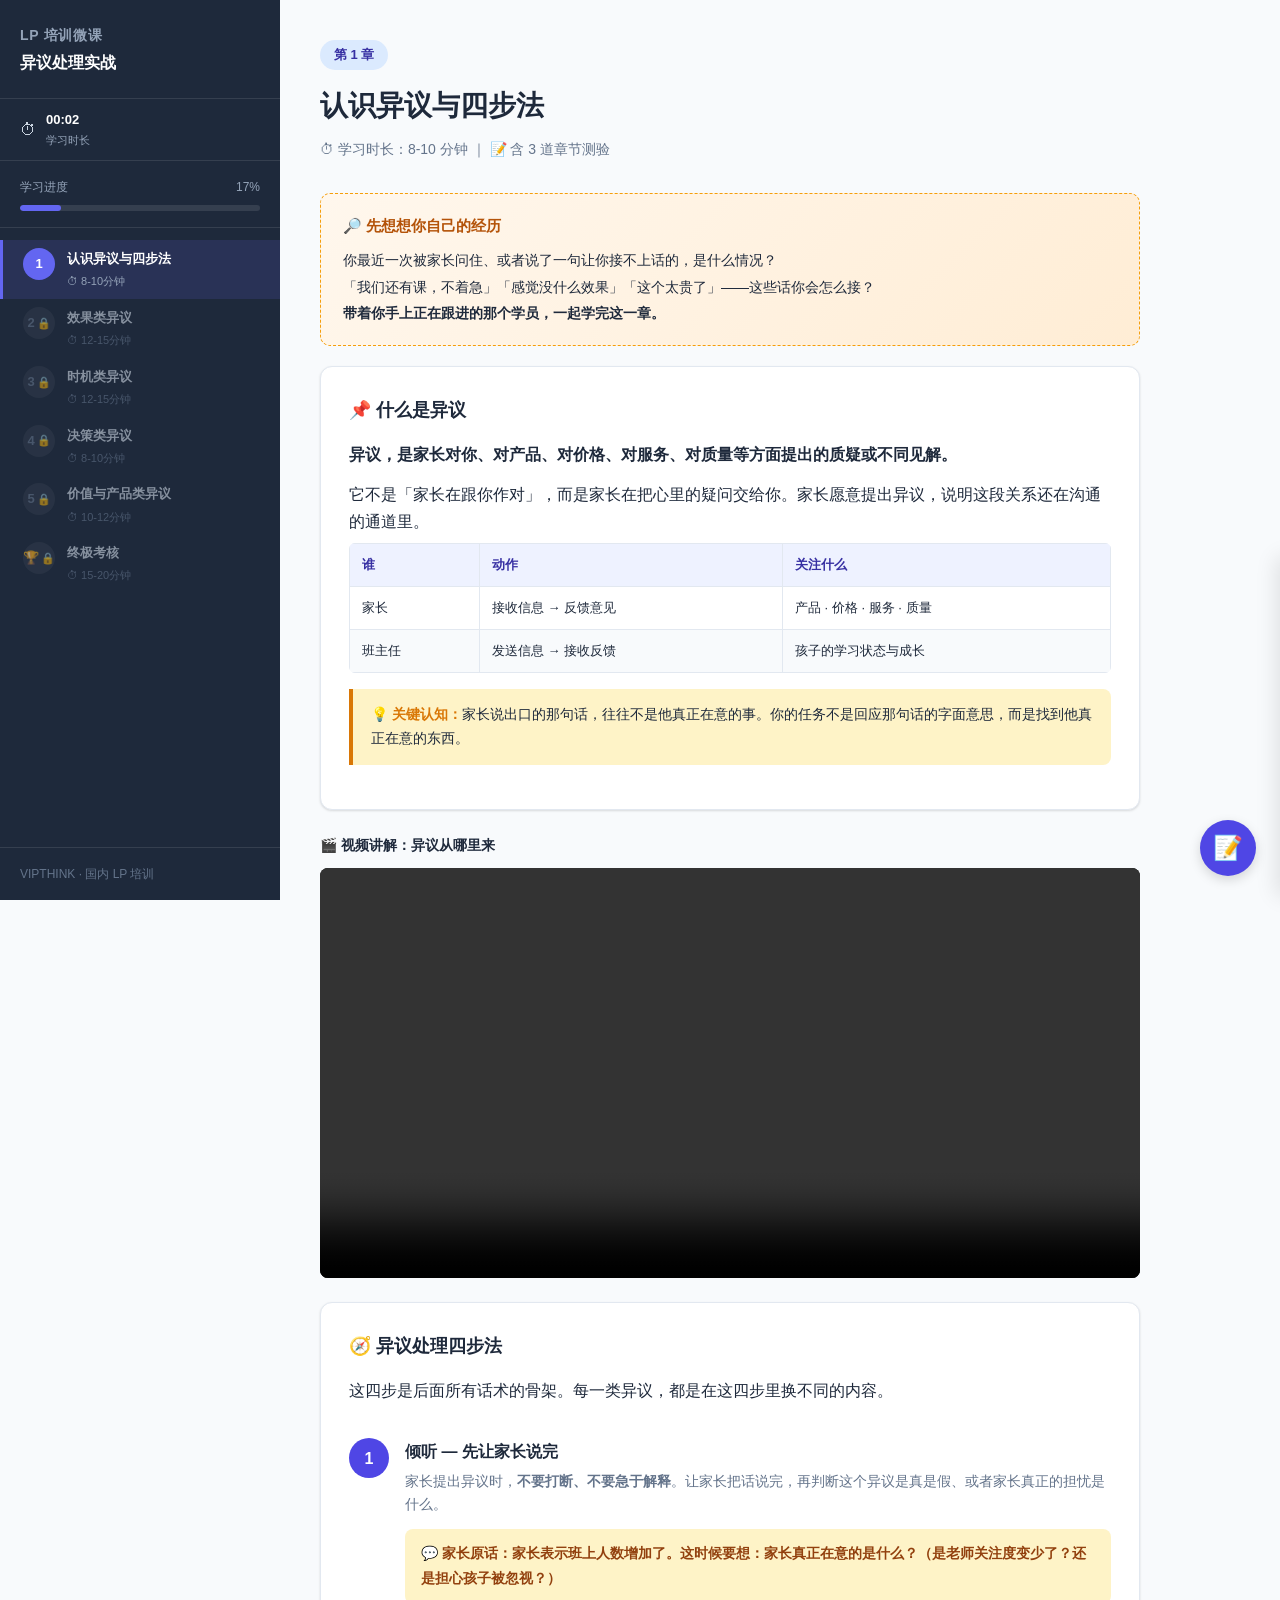
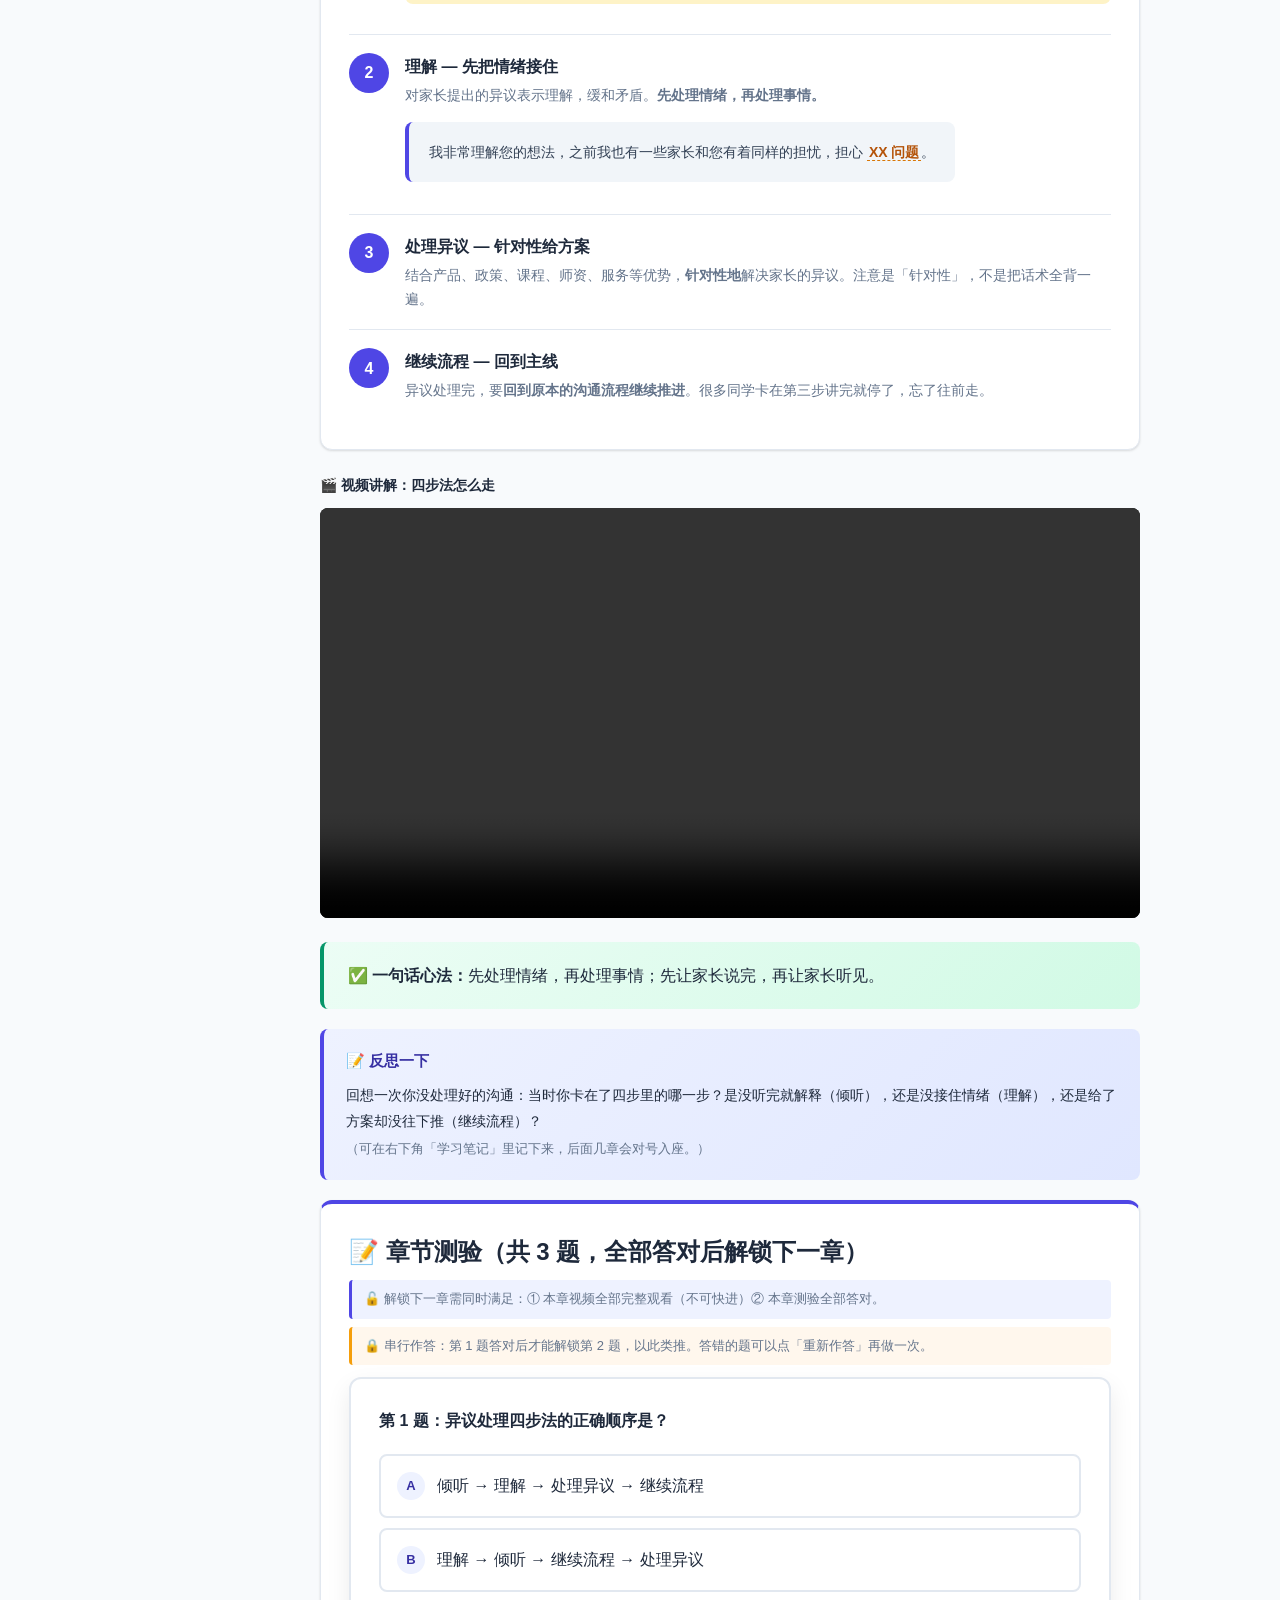
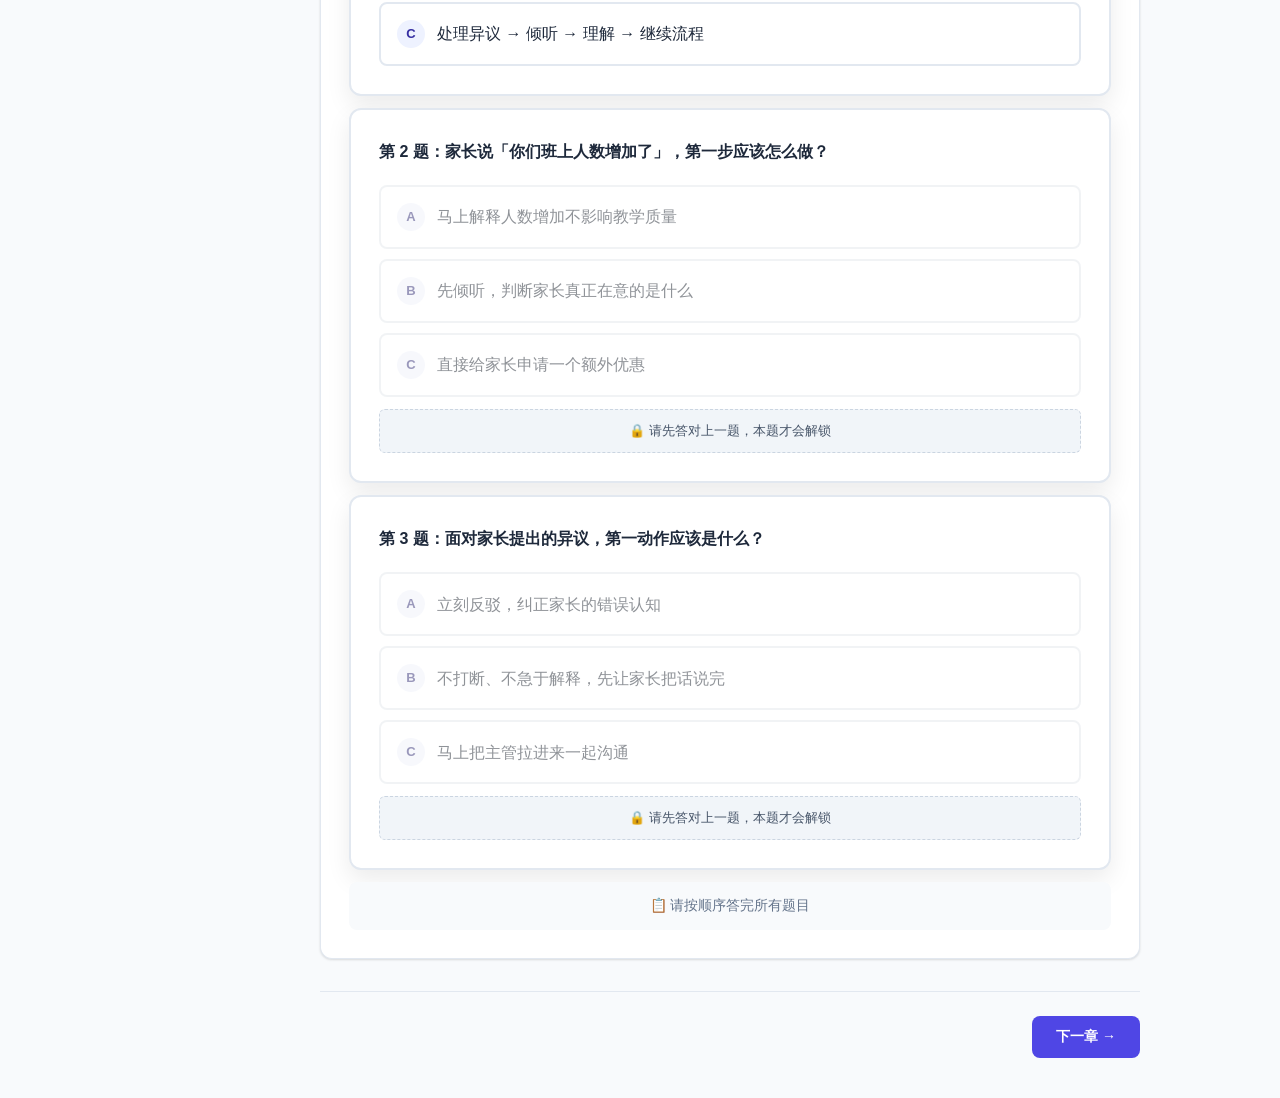
==== commit f9255f13: "feat: 新增视频完整观看解锁规则（视频看完 + 章节任务完成 双条件过关） - 每段视频需播放至 95% 或触发 ended 才计为「已看完」，禁止拖动快进（拖动拉回已看位置） - canNavi" ====
--- a/index.html
+++ b/index.html
@@ -198,9 +198,24 @@
    ============================================================ */
 
 /* 视频 */
-.video-wrapper{margin:24px 0}
+.video-wrapper{margin:24px 0;position:relative}
 .video-label{font-size:14px;font-weight:600;color:var(--text);margin-bottom:10px}
 video{width:100%;border-radius:var(--radius-sm);background:#000;display:block}
+
+/* 视频观看状态角标 */
+.video-flag{display:inline-block;font-size:12px;font-weight:600;padding:3px 10px;border-radius:999px;
+  background:#FEF3C7;color:#B45309;border:1px solid #FCD34D;margin-bottom:8px}
+.video-flag.done{background:#ECFDF5;color:#065F46;border-color:#A7F3D0}
+
+/* 章节视频观看进度条 */
+.video-status-bar{font-size:13px;line-height:1.7;padding:10px 14px;border-radius:8px;margin:20px 0;
+  background:#FFFBEB;border-left:4px solid var(--accent)}
+.video-status-bar .vs-ok{color:#065F46;font-weight:600}
+.video-status-bar .vs-pending{color:#92400E;font-weight:600}
+
+/* 侧边栏锁定项：加锁图标与禁止指针，并在 hover 时提示原因 */
+.nav-section.locked{cursor:not-allowed;opacity:.6}
+.nav-section.locked .nav-icon::after{content:'🔒';font-size:11px;margin-left:2px}
 
 /* 话术模板（可填空位） */
 .script-tpl{background:#F1F5F9;border-left:4px solid var(--primary);padding:16px 20px;border-radius:8px;font-size:14px;line-height:2;color:#334155;margin:14px 0}
@@ -233,6 +248,16 @@
 .compare-card{flex:1;min-width:200px;background:var(--card);border:1px solid var(--border);border-top:4px solid var(--primary);border-radius:var(--radius-sm);padding:18px;box-shadow:var(--shadow)}
 .compare-card h4{font-size:15px;font-weight:700;margin-bottom:8px;color:var(--primary-dark)}
 .compare-card p{font-size:13px;color:var(--text-secondary);line-height:1.75}
+
+/* 终极考核 · 填空题 */
+.fill-card{background:var(--card);border:2px solid var(--border);border-radius:var(--radius);padding:24px 28px;margin:16px 0;box-shadow:var(--shadow)}
+.fill-card.ok{border-color:var(--success);background:#F6FEFB}
+.fill-card .quiz-question{margin-bottom:14px}
+.fill-row{display:flex;gap:12px;align-items:center;flex-wrap:wrap}
+.fill-input{flex:1;min-width:180px;padding:12px 16px;border:2px solid var(--border);border-radius:var(--radius-sm);font-size:15px;font-family:inherit;line-height:1.5}
+.fill-input:focus{border-color:var(--primary-light);outline:none;box-shadow:0 0 0 3px rgba(99,102,241,.12)}
+.fill-input:disabled{background:#F1F5F9;color:#065F46;font-weight:600;border-color:#A7F3D0}
+.fill-hint{display:block;margin-top:8px;color:#92400E;background:#FFFBEB;border-left:3px solid var(--accent);padding:8px 12px;border-radius:0 6px 6px 0;font-size:13px;line-height:1.7}
 
 /* 章节测验里的「答错重做」提示区 */
 .quiz-retry{margin-top:10px}
@@ -265,6 +290,14 @@
   .section-nav-buttons .btn{width:100%;text-align:center;padding:14px 24px;font-size:15px}
   .dialogue-input-area{padding-bottom:4px}
   .practice-textarea{min-height:150px}
+
+  /* 填空题在窄屏改为竖排，提交按钮占满整行 */
+  .fill-card{padding:18px 16px}
+  .fill-row{flex-direction:column;align-items:stretch}
+  .fill-row .btn,.fill-input{width:100%}
+
+  /* 视频状态条窄屏收紧内边距 */
+  .video-status-bar{font-size:12.5px;padding:10px 12px}
 }
 
 </style>
@@ -301,7 +334,7 @@
 </div>
 
 <!-- ===== 课程数据（JSON） ===== -->
-<script id="appDataJson" type="application/json">{"title":"异议处理实战","lsPrefix":"cn_lp_objection","orgName":"VIPTHINK","aiBaseUrl":"https://api.xiaomimimo.com/v1","aiModel":"mimo-v2.5-pro","allowedHosts":["ruanqiaoyun0-a11y.github.io","localhost","127.0.0.1"],"sections":[{"id":"s1","title":"认识异议与四步法","duration":"8-10分钟","icon":"1","type":"content_quiz","content":"\n<div class=\"section-header\">\n  <span class=\"section-badge\">第 1 章</span>\n  <h1>认识异议与四步法</h1>\n  <p class=\"duration\">⏱ 学习时长：8-10 分钟 ｜ 📝 含 3 道章节测验</p>\n</div>\n\n<div class=\"activate-box\">\n  <span class=\"at\">🔎 先想想你自己的经历</span>\n  你最近一次被家长问住、或者说了一句让你接不上话的，是什么情况？<br>\n  「我们还有课，不着急」「感觉没什么效果」「这个太贵了」——这些话你会怎么接？<br>\n  <strong>带着你手上正在跟进的那个学员，一起学完这一章。</strong>\n</div>\n\n<div class=\"card\">\n  <h2 class=\"card-title\">📌 什么是异议</h2>\n  <p><strong>异议，是家长对你、对产品、对价格、对服务、对质量等方面提出的质疑或不同见解。</strong></p>\n  <p style=\"margin-top:12px;\">它不是「家长在跟你作对」，而是家长在把心里的疑问交给你。家长愿意提出异议，说明这段关系还在沟通的通道里。</p>\n  <div class=\"table-wrap\">\n    <table>\n      <thead><tr><th>谁</th><th>动作</th><th>关注什么</th></tr></thead>\n      <tbody>\n        <tr><td>家长</td><td>接收信息 → 反馈意见</td><td>产品 · 价格 · 服务 · 质量</td></tr>\n        <tr><td>班主任</td><td>发送信息 → 接收反馈</td><td>孩子的学习状态与成长</td></tr>\n      </tbody>\n    </table>\n  </div>\n  <div class=\"tips-box\">💡 <strong>关键认知：</strong>家长说出口的那句话，往往不是他真正在意的事。你的任务不是回应那句话的字面意思，而是找到他真正在意的东西。</div>\n</div>\n\n<div class=\"video-wrapper\">\n  <div class=\"video-label\">🎬 视频讲解：异议从哪里来</div>\n  <video controls preload=\"metadata\" playsinline webkit-playsinline><source src=\"ch1_v1.mp4\" type=\"video/mp4\"></video>\n</div>\n\n<div class=\"card\">\n  <h2 class=\"card-title\">🧭 异议处理四步法</h2>\n  <p style=\"margin-bottom:16px;\">这四步是后面所有话术的骨架。每一类异议，都是在这四步里换不同的内容。</p>\n  <div class=\"step-list\">\n    <div class=\"step-item\">\n      <div class=\"step-num-big\">1</div>\n      <div class=\"step-content\">\n        <h4>倾听 — 先让家长说完</h4>\n        <p>家长提出异议时，<strong>不要打断、不要急于解释</strong>。让家长把话说完，再判断这个异议是真是假、或者家长真正的担忧是什么。</p>\n        <div class=\"quote-line\">家长表示班上人数增加了。这时候要想：家长真正在意的是什么？（是老师关注度变少了？还是担心孩子被忽视？）</div>\n      </div>\n    </div>\n    <div class=\"step-item\">\n      <div class=\"step-num-big\">2</div>\n      <div class=\"step-content\">\n        <h4>理解 — 先把情绪接住</h4>\n        <p>对家长提出的异议表示理解，缓和矛盾。<strong>先处理情绪，再处理事情。</strong></p>\n        <div class=\"script-tpl\">我非常理解您的想法，之前我也有一些家长和您有着同样的担忧，担心 <span class=\"var\">XX 问题</span>。</div>\n      </div>\n    </div>\n    <div class=\"step-item\">\n      <div class=\"step-num-big\">3</div>\n      <div class=\"step-content\">\n        <h4>处理异议 — 针对性给方案</h4>\n        <p>结合产品、政策、课程、师资、服务等优势，<strong>针对性地</strong>解决家长的异议。注意是「针对性」，不是把话术全背一遍。</p>\n      </div>\n    </div>\n    <div class=\"step-item\">\n      <div class=\"step-num-big\">4</div>\n      <div class=\"step-content\">\n        <h4>继续流程 — 回到主线</h4>\n        <p>异议处理完，要<strong>回到原本的沟通流程继续推进</strong>。很多同学卡在第三步讲完就停了，忘了往前走。</p>\n      </div>\n    </div>\n  </div>\n</div>\n\n<div class=\"video-wrapper\">\n  <div class=\"video-label\">🎬 视频讲解：四步法怎么走</div>\n  <video controls preload=\"metadata\" playsinline webkit-playsinline><source src=\"ch1_v2.mp4\" type=\"video/mp4\"></video>\n</div>\n\n<div class=\"highlight-box success\">\n  <strong>✅ 一句话心法：</strong>先处理情绪，再处理事情；先让家长说完，再让家长听见。\n</div>\n\n<div class=\"reflect-box\">\n  <span class=\"rt\">📝 反思一下</span>\n  回想一次你没处理好的沟通：当时你卡在了四步里的哪一步？是没听完就解释（倾听），还是没接住情绪（理解），还是给了方案却没往下推（继续流程）？<br>\n  <span style=\"color:var(--text-secondary);font-size:13px;\">（可在右下角「学习笔记」里记下来，后面几章会对号入座。）</span>\n</div>\n"},{"id":"s2","title":"效果类异议","duration":"12-15分钟","icon":"2","type":"content_quiz","content":"\n<div class=\"section-header\">\n  <span class=\"section-badge\">第 2 章</span>\n  <h1>效果类异议：「没看到效果」与「不想学了」</h1>\n  <p class=\"duration\">⏱ 学习时长：12-15 分钟 ｜ 📝 含 3 道章节测验</p>\n</div>\n\n<div class=\"activate-box\">\n  <span class=\"at\">🔎 先想想你自己的经历</span>\n  你手上有没有这样的学员：出勤一直很好、作业也在做，可家长就是说「感觉没什么效果」？<br>\n  这类异议是续费期最高频、也最难接的一类。<strong>难，不是因为家长不讲道理，而是因为思维的进步本来就不好被看见。</strong>\n</div>\n\n<div class=\"card\">\n  <h2 class=\"card-title\">💬 家长原话与解决思路</h2>\n  <div class=\"quote-line\">目前没有看到明显的效果。</div>\n  <div class=\"strategy-grid\">\n    <div class=\"strategy-card\"><div class=\"icon\">🤝</div><h4>同理家长的着急</h4><p>先承认「花了时间和精力，当然期待看到进步」</p></div>\n    <div class=\"strategy-card\"><div class=\"icon\">🛠️</div><h4>解决效果问题</h4><p>按出错版块分型，给具体可执行的方案</p></div>\n    <div class=\"strategy-card\"><div class=\"icon\">🔍</div><h4>放大孩子的进步</h4><p>把家长没注意到的变化说出来</p></div>\n    <div class=\"strategy-card\"><div class=\"icon\">💡</div><h4>理念教育</h4><p>讲清思维效果为什么「隐匿而周期长」</p></div>\n  </div>\n</div>\n\n<div class=\"video-wrapper\">\n  <div class=\"video-label\">🎬 视频讲解：效果异议的四条解决思路</div>\n  <video controls preload=\"metadata\" playsinline webkit-playsinline><source src=\"ch2_v1.mp4\" type=\"video/mp4\"></video>\n</div>\n\n<div class=\"card\">\n  <h2 class=\"card-title\">🗣️ 第一步：先同理，再问诊</h2>\n  <div class=\"script-tpl\">XX 妈妈，我们花了时间和精力，都非常期待看到孩子的进步。您提到目前还没有看到多大的效果，<span class=\"var\">我也能理解您的着急</span>。</div>\n  <p style=\"font-size:13px;color:var(--text-secondary);\">不要急着说「其实孩子进步很大」——先接住着急，再往下问诊。</p>\n</div>\n\n<div class=\"card\">\n  <h2 class=\"card-title\">🧩 第二步：按版块分型给方案</h2>\n  <div class=\"tab-wrap\">\n    <button class=\"tab-btn active\" onclick=\"switchTab(this,'tab-c2-1')\">成绩不好</button>\n    <button class=\"tab-btn\" onclick=\"switchTab(this,'tab-c2-2')\">学过又忘</button>\n    <button class=\"tab-btn\" onclick=\"switchTab(this,'tab-c2-3')\">坐不住 / 习惯差</button>\n    <button class=\"tab-btn\" onclick=\"switchTab(this,'tab-c2-4')\">家长忘了督促</button>\n  </div>\n\n  <div class=\"tab-panel active\" id=\"tab-c2-1\">\n    <p style=\"margin-bottom:10px;\"><strong>先拿到证据，再定位版块。</strong></p>\n    <div class=\"script-tpl\">宝贝妈妈，孩子卷子您有看到吗？您可以拍照发在群里，我跟老师看一下，分析下孩子哪个版块出了问题。</div>\n    <div class=\"table-wrap\">\n      <table>\n        <thead><tr><th>出错版块</th><th>问题本质</th><th>给你的动作</th></tr></thead>\n        <tbody>\n          <tr><td>计算</td><td>熟练度与准确率不足</td><td>发题库，带家长打卡：每天 10 道题，限定时间，要求准确率</td></tr>\n          <tr><td>几何</td><td>空间想象能力还需要锻炼</td><td>光刷题换个形式还是不会。要直观让孩子去看、去理解，配合图形拼搭练习，锻炼图形感知能力</td></tr>\n          <tr><td>应用</td><td>把文字信息转成能理解的形式的能力弱</td><td>先定位哪类应用题，发相关课件与练习；上课用草稿纸同步画图分析。例如过河问题，豌豆用动画让孩子真实看到划船往返时船上怎么载人</td></tr>\n        </tbody>\n      </table>\n    </div>\n  </div>\n\n  <div class=\"tab-panel\" id=\"tab-c2-2\">\n    <div class=\"script-tpl\">宝贝妈妈，这个是很正常的事情。连我们大人今天学的内容，要是长时间不用，过几天就会忘，更何况是小朋友呢？</div>\n    <p style=\"margin:12px 0;\"><strong>理论基础：艾宾浩斯遗忘曲线</strong> —— 孩子学到的知识点，当天就会遗忘 2/3。要让它成为永久记忆，练习就很重要。</p>\n    <div class=\"tips-box\">🕐 <strong>关键记忆周期：</strong>学完的 20 分钟、第 1 天、第 7 天、第 1 个月、第 3 个月。豌豆的练习设计正好契合这个周期。</div>\n    <div class=\"table-wrap\">\n      <table>\n        <thead><tr><th>豌豆的四类练习</th><th>什么时候做</th></tr></thead>\n        <tbody>\n          <tr><td>课后自动生成的 6 道练习题</td><td>课程结束后立马做（<strong>必做</strong>）</td></tr>\n          <tr><td>老师在群里发的拓展题</td><td>当天或第二天做</td></tr>\n          <tr><td>线上专题测评 + 线下豌豆宝典</td><td>建议两个星期做一次（题量少、题型新颖，对思维灵活性要求高）</td></tr>\n          <tr><td>寄送的强化练习册</td><td>大概 3 个月做一次（题量较大、更有针对性）</td></tr>\n        </tbody>\n      </table>\n    </div>\n    <p style=\"font-size:13px;color:var(--text-secondary);\">提醒家长把资料整理出来放在孩子书架上，定个闹钟；同时告诉家长「我也会提醒您」。</p>\n  </div>\n\n  <div class=\"tab-panel\" id=\"tab-c2-3\">\n    <p style=\"margin-bottom:10px;\">先明确一件事：<strong>这个问题不管在哪里学都可能出现。既然发现了，我们就要解决掉。</strong></p>\n    <p style=\"margin-bottom:10px;\">然后问一句：「妈妈您这边有了解孩子为什么会上课坐不住 / 课后作业不爱做吗？」</p>\n    <div class=\"step-list\">\n      <div class=\"step-item\"><div class=\"step-num-big\">A</div><div class=\"step-content\"><h4>过难</h4><p>看了孩子的课后作业，发现 XX 部分容易做错 → 参考「成绩不好」的处理方案。</p></div></div>\n      <div class=\"step-item\"><div class=\"step-num-big\">B</div><div class=\"step-content\"><h4>过简单</h4><p>先确认是不是觉得没挑战性，同时看校内成绩：<br>· <strong>校内成绩好</strong> → 证明在豌豆有效果，跟老师沟通看能不能升一个级别，找相关题目试一下；<br>· <strong>校内成绩不好</strong> → 说明学习还有待提升。看似会了，但课后作业缺失、说太简单不爱做，方法容易遗忘。可以让孩子说一道题的解决思路：说得清晰可以不做，说不清晰还是需要做。</p></div></div>\n      <div class=\"step-item\"><div class=\"step-num-big\">C</div><div class=\"step-content\"><h4>兴趣减退</h4><p>参考「兴趣问题」的处理方案（见下一节）。</p></div></div>\n      <div class=\"step-item\"><div class=\"step-num-big\">D</div><div class=\"step-content\"><h4>家长忘了督促</h4><p>我们设有<strong>学情奖励</strong>：只要宝贝完成课前预习、课中上课、课后复习，就有<strong>豌豆币</strong>赠送，可以兑换课程或实物礼品。请家长一定叮嘱孩子完成课前课后。</p></div></div>\n    </div>\n    <div class=\"highlight-box success\">最重要的是：习惯的养成不是一蹴而就，是一朝一夕积累而成的。过程肯定会出现反复，但一旦养成，会受用终生。</div>\n  </div>\n\n  <div class=\"tab-panel\" id=\"tab-c2-4\">\n    <p>家长并不是不重视，而是工作一忙就忘了。这时候不要指责，而是<strong>把提醒变成双方的约定</strong>：我们设学情奖励、给豌豆币激励，您帮孩子把资料整理好、定个闹钟，我也会提醒您。</p>\n  </div>\n</div>\n\n<div class=\"card\">\n  <h2 class=\"card-title\">🔍 第三步：放大孩子的进步（四个维度）</h2>\n  <p style=\"margin-bottom:12px;\">家长天天跟孩子在一起，很难看到细微变化。<strong>你要做的，是超出家长认识半步。</strong></p>\n  <div class=\"table-wrap\">\n    <table>\n      <thead><tr><th>维度</th><th>怎么看、怎么说</th></tr></thead>\n      <tbody>\n        <tr><td><strong>四率</strong></td><td>能持续保持四率，本身就是一种进步。孩子兴趣广泛、喜欢新鲜事物，但在思维课上能一直保持出席、完成任务，说明他在对抗熟悉后的懈怠</td></tr>\n        <tr><td><strong>正确率</strong></td><td>结合作业正确率、测评正确率，同时结合首通中家长对各项知识点掌握情况的反馈，找出进步点</td></tr>\n        <tr><td><strong>监课看变化</strong></td><td>有一位 S2 学员在「对称变换」专题的某堂课上，很快说出图片上的图形是梯形，而首通时了解到孩子是不认识梯形的。在专题回访时把这个进步点反馈给妈妈，并建议妈妈鼓励一下孩子，妈妈这才反应过来孩子学到了新知识</td></tr>\n        <tr><td><strong>持续监课</strong></td><td>隔一段时间了解孩子上课状态，结合不间断监课，敏感捕捉孩子的细微变化</td></tr>\n      </tbody>\n    </table>\n  </div>\n</div>\n\n<div class=\"card\">\n  <h2 class=\"card-title\">💡 第四步：理念教育 —— 为什么思维效果「看不见」</h2>\n  <div class=\"script-tpl\">思维跟数学又不一样。数学上 8+3 孩子不会，通过学习某一天 8+3 他知道等于 11，这个课程效果就体现出来了，非常直接。但是<strong>思维的外化却比较隐匿</strong>，如果我们不善于观察到孩子细微的变化，真的不容易发现。所以孩子的这些表现，都是他的进步。只不过您天天跟孩子在一起，又对他总归抱有更高的期望，是很难看到孩子的小进步的。</div>\n  <p style=\"margin-top:12px;\">思维学习的效果呈现<strong>需要的周期也比较长一点</strong>，因为它改变的是每个孩子的底层思考逻辑。</p>\n  <div class=\"highlight-box\">正因为孩子还没有完全达到咱们的预期，还有很大的进步空间，所以我们更要坚持学习下去啊，您说是不是？</div>\n</div>\n\n<div class=\"card\">\n  <h2 class=\"card-title\">🎯 另一类：「孩子对课程兴趣不大，不想学了」</h2>\n  <div class=\"quote-line\">孩子对课程兴趣不大，不想学了。</div>\n  <p style=\"margin:12px 0;\"><strong>解决思路：</strong>① 表示理解，了解家长对豌豆的看法 ② 了解孩子兴趣减退的原因，针对原因提出解决方案 ③ 理念教育。</p>\n  <div class=\"script-tpl\">妈妈，您是想让孩子能够积极主动地参与到学习中，这个我非常能够理解。但孩子学下来还是不错的，比方说课前预习、课后作业完成率是很高的，证明孩子的学习习惯有一定的养成；而且孩子的表达也比以前条理清晰了一些。<span class=\"var\">妈妈，您说是吧？</span></div>\n  <div class=\"tips-box\">🔀 <strong>分支判断：</strong>妈妈赞同孩子的效果 → 强化效果，强调让孩子继续学习，同时找兴趣减退原因；<br>妈妈不赞同 → 说明「兴趣」不是最重要的问题，继续挖掘家长的真实异议。</div>\n</div>\n\n<div class=\"video-wrapper\">\n  <div class=\"video-label\">🎬 视频讲解：兴趣减退的四个原因</div>\n  <video controls preload=\"metadata\" playsinline webkit-playsinline><source src=\"ch2_v2.mp4\" type=\"video/mp4\"></video>\n</div>\n\n<div class=\"card\">\n  <h2 class=\"card-title\">🔎 兴趣减退：先问原因，再给方案</h2>\n  <div class=\"script-tpl\">我带的学生中也有一些在学习的过程当中兴趣慢慢减退的现象，但是原因都不一样。妈妈，您跟孩子沟通下来，主要是因为什么原因不想学习了呢？</div>\n  <div class=\"table-wrap\">\n    <table>\n      <thead><tr><th>原因</th><th>对应方案</th></tr></thead>\n      <tbody>\n        <tr><td>课程难易度问题</td><td>① 提供相关练习题 ② 更换级别</td></tr>\n        <tr><td>老师不喜欢</td><td>了解家长喜欢什么样的老师，更换老师</td></tr>\n        <tr><td>时间不合适</td><td>更换上课时间</td></tr>\n        <tr><td>时间排满了，孩子想休息</td><td>① 了解家长给孩子排了什么课，判断这是不是真问题 ② 如果是真问题，那就是课程重要性问题（见下方话术）</td></tr>\n      </tbody>\n    </table>\n  </div>\n  <div class=\"script-tpl\">宝贝妈妈，您给孩子报这么多课，证明您对孩子的学习是非常关注的。像英语课、语文课确实也很重要，毕竟关系到孩子后期考试。但是<strong>我们数学思维课同样重要</strong>。我们豌豆的课程除了校内知识点和奥数的知识点，更多的还增加 <span class=\"var\">40%</span> 的思维拓展。</div>\n  <p style=\"margin-top:12px;\">孩子的学习一定要以思维培养为主，要知其然，更要知其所以然，学会如何分析问题、使用工具、理清思路，这才是学习的底层逻辑。</p>\n  <div class=\"highlight-box warning\">\n    <strong>⚠️ 三年级拐点：</strong>一二年级还不明显，因为记忆、模仿的内容比较多，凭机械记忆也能拿不错的分数。但<strong>三年级以后要拿出真本事了</strong>。<br>\n    家长们常见的「马虎粗心、上课易走神、听不懂、作业不会做、换个条件就不会了」，对应的正是「细心度、专注度、理解分析能力及思维灵活度」不足。三年级开始出现大量应用题，变化灵活，需要很强的抽象逻辑思维能力。\n  </div>\n</div>\n\n<div class=\"card\">\n  <h2 class=\"card-title\">🌱 理念教育：可以始于兴趣，但一定终于坚持</h2>\n  <div class=\"script-tpl\">咱们不能因为兴趣减退或者孩子不愿意学了，就给孩子放弃。首先这么大的孩子兴趣维持时间本就不长，刚开始兴趣很大，渐渐地有所减退，这个情况很常见——不仅仅是上课，玩具不也是这样嘛。<br><br>放弃是最容易做的事情了。但咱们作为家长、作为引路人，当孩子遇到这个问题的时候，首先一定要跟孩子聊清楚具体原因是什么，然后针对性地去解决；另外需要陪着孩子一起正视这个问题，陪伴他一起度过这个瓶颈期。<strong>1-2 次之后，当再遇到自己不想做的事情时，孩子也能自己去克服和解决，这不就是一种成长嘛。</strong></div>\n  <div class=\"highlight-box success\">换个角度想：如果这时候告诉孩子「不想学就不学、不感兴趣就算了」，慢慢地孩子也会形成这种观念。以后遇到其它事情时，他不是想办法解决问题，而是直接放弃，那又能做成功多少事情呢？<br><strong>可以始于兴趣，但一定是终于坚持和习惯。</strong></div>\n</div>\n\n<div class=\"reflect-box\">\n  <span class=\"rt\">📝 反思一下</span>\n  打开你手上的学员名单，找一位「家长觉得没效果、但其实孩子在进步」的学员。<br>\n  写下你可以外化的 <strong>1 个具体进步点</strong>（不要写「进步很大」，要写「哪一节课、哪个专题、孩子做了什么以前做不到的事」）。\n</div>\n"},{"id":"s3","title":"时机类异议","duration":"12-15分钟","icon":"3","type":"content_practice","content":"\n<div class=\"section-header\">\n  <span class=\"section-badge\">第 3 章</span>\n  <h1>时机类异议：「课时还多」与「时间不确定」</h1>\n  <p class=\"duration\">⏱ 学习时长：12-15 分钟 ｜ 🤖 含 1 次家长沟通模拟练习</p>\n</div>\n\n<div class=\"activate-box\">\n  <span class=\"at\">🔎 先想想你自己的经历</span>\n  「我们还有二十多节课呢，先不着急」「等孩子上了小学再说吧」——这两句话，是不是你续费期最常听到的？<br>\n  <strong>时机类异议的本质，不是家长不想学，而是家长没看到「现在」和「以后」的差别。</strong>\n</div>\n\n<div class=\"card\">\n  <h2 class=\"card-title\">💬 场景 A：剩余课时还多，先不考虑</h2>\n  <div class=\"quote-line\">剩余课时还多，先不考虑。</div>\n  <div class=\"strategy-grid\">\n    <div class=\"strategy-card\"><div class=\"icon\">🤝</div><h4>同理心，确认异议</h4><p>先认可「学完再报」的想法，再把问题问回去</p></div>\n    <div class=\"strategy-card\"><div class=\"icon\">🗺️</div><h4>课程规划</h4><p>体系完整性 + 级别完整性</p></div>\n    <div class=\"strategy-card\"><div class=\"icon\">💰</div><h4>优惠力度的差异</h4><p>现在续是最划算的</p></div>\n  </div>\n  <div class=\"script-tpl\">是的咱们还有 <span class=\"var\">X</span> 节课，非常理解妈妈想学完之后再报名。如果说咱们课时这个月就要学完了，那我今天跟您说这个方案，您是会给孩子报名是吧？</div>\n</div>\n\n<div class=\"video-wrapper\">\n  <div class=\"video-label\">🎬 视频讲解：课时还多怎么破</div>\n  <video controls preload=\"metadata\" playsinline webkit-playsinline><source src=\"ch3_v1.mp4\" type=\"video/mp4\"></video>\n</div>\n\n<div class=\"card\">\n  <h2 class=\"card-title\">🗺️ 课程规划：讲「完整性」，不讲「囤课」</h2>\n  <div class=\"tab-wrap\">\n    <button class=\"tab-btn active\" onclick=\"switchTab(this,'tab-c3-1')\">体系的完整性</button>\n    <button class=\"tab-btn\" onclick=\"switchTab(this,'tab-c3-2')\">级别的完整性</button>\n  </div>\n  <div class=\"tab-panel active\" id=\"tab-c3-1\">\n    <div class=\"step-list\">\n      <div class=\"step-item\"><div class=\"step-num-big\">启</div><div class=\"step-content\"><h4>S1 - S3 启蒙体系</h4><p>建立兴趣与基础感知</p></div></div>\n      <div class=\"step-item\"><div class=\"step-num-big\">基</div><div class=\"step-content\"><h4>S4 - S6 基础体系</h4><p>思维方法与能力成型</p></div></div>\n      <div class=\"step-item\"><div class=\"step-num-big\">进</div><div class=\"step-content\"><h4>S7 - S9 进阶体系</h4><p>综合运用与灵活迁移</p></div></div>\n    </div>\n    <div class=\"script-tpl\">妈妈，宝贝现在上的是 S4，那我们就应该要把 S5、S6 两个级别都完整地学完，这是我们完整的基础体系。所以我有很多家长可能会选择一下子续报好几年、全部规划完。但是妈妈我觉得我们没必要这么着急，我们可以学完 S4 先规划 S5，学完 S5 以后再规划 S6，所以说<strong>我先只给您规划了一年的课时</strong>。</div>\n  </div>\n  <div class=\"tab-panel\" id=\"tab-c3-2\">\n    <div class=\"script-tpl\">S4 是一个完整的级别，一共 <span class=\"var\">96</span> 节课。妈妈，按照咱们现在剩余的课时，只能学到 S4 一部分的内容，所以肯定要把这个阶段保证学完整。</div>\n    <div class=\"tips-box\">💡 <strong>表达要点：</strong>不要一上来就推长期大课包。先说「我只给您规划一年」——降低决策压力，反而更容易推进。</div>\n  </div>\n  <div class=\"highlight-box\">谈到优惠时，把它讲成<strong>「差异化」</strong>而不是「打折」：<br>其实您可以对比出来，这次的价格和之前跟您说的价格已经不一样了，所以您相信 X 老师（我），您现在续就是最划算的，之后我就不保证还是这个价格了。</div>\n</div>\n\n<div class=\"card\">\n  <h2 class=\"card-title\">💬 场景 B：后期时间不确定，到时候再说</h2>\n  <div class=\"quote-line\">后期时间不确定，到时候再说。</div>\n  <p style=\"margin:12px 0;\">时间不确定的疑问一般集中在两个节点：<strong>幼升小</strong> 和 <strong>2 升 3 年级</strong>。</p>\n  <p style=\"font-size:13px;color:var(--text-secondary);\">解决思路：同理家长对未知的疑惑 → 听家长说对小学学习的认识 → 客观介绍小学学习情况 → 分析孩子目前状态，提出继续豌豆课程的好处。</p>\n</div>\n\n<div class=\"video-wrapper\">\n  <div class=\"video-label\">🎬 视频讲解：幼升小与 2 升 3，分别怎么答</div>\n  <video controls preload=\"metadata\" playsinline webkit-playsinline><source src=\"ch3_v2.mp4\" type=\"video/mp4\"></video>\n</div>\n\n<div class=\"card\">\n  <h2 class=\"card-title\">🎒 幼升小：把「不确定」讲成「确定」</h2>\n  <div class=\"script-tpl\">XX 妈妈，孩子很快要读小学了，很理解您对小学学习情况的疑惑和不确定。</div>\n  <p style=\"margin:12px 0;\">接着问两句：<strong>「孩子接下来是读哪所小学的？（尤其了解学校性质，比如公办、民办、国际）您目前了解到的孩子小学校内安排是怎么样的？」</strong></p>\n  <div class=\"table-wrap\">\n    <table>\n      <thead><tr><th>维度</th><th>一般情况</th></tr></thead>\n      <tbody>\n        <tr><td><strong>放学时间</strong></td><td>1 年级周一到周五 16:00 左右放学（周一或周五有的学校会早放学）。这个时间父母一般还在工作，接送需要老人帮忙；没有老人在身边就需要晚托班或住家阿姨协助。有的学校会安排「安心晚托」，但一般最晚到 6 点</td></tr>\n        <tr><td><strong>校内作业</strong></td><td>1-2 年级 5-6 点完成，3 年级 6-7 点完成，4 年级以上 7-8 点完成。1 年级以口头作业为主，2 年级开始加入笔头作业，3 年级笔头多于口头，4 年级以上大多是笔头作业</td></tr>\n        <tr><td><strong>校外安排</strong></td><td>1-2 年级课外没有固定时间（作业不多，成绩好的孩子甚至吃饭前就能完成），课外课程以兴趣素养类为主，如舞蹈、美术、机器人编程、跆拳道等。3 年级以上，课外班会安排在周一和周五，周中一般不安排</td></tr>\n      </tbody>\n    </table>\n  </div>\n  <p style=\"margin-top:14px;\"><strong>小学和幼儿园的两个关键区别：</strong></p>\n  <div class=\"step-list\">\n    <div class=\"step-item\"><div class=\"step-num-big\">①</div><div class=\"step-content\">\n      <h4>上课目标有区别</h4>\n      <p>幼儿园是老师带着孩子学习，锻炼听指令、自理能力、动手能力，更多是培养行为习惯和社会行为习惯，孩子会比较开心、自由。进入小学，孩子以学习知识为主，后期会有考试这样的考核形式，对孩子会有一定压力。</p>\n      <div class=\"script-tpl\">这些我们豌豆都可以解决。我们 S3-S4 就是帮助孩子做幼小衔接的。像 1 年级学的重点，100 以内的加减法我们会带孩子提前学，中间还会穿插思维类内容，让孩子更好适应。<strong>S3 是衔接的前半部分，S4 是幼小衔接的后半部分</strong>，帮助孩子更好地适应校内知识点的变化，提升思维能力。</div>\n    </div></div>\n    <div class=\"step-item\"><div class=\"step-num-big\">②</div><div class=\"step-content\">\n      <h4>上课形式有区别</h4>\n      <p>幼儿园上课是动态的、比较活跃；进入小学变成静态形式，孩子需要在教室、坐在课桌前，安静自主地上完一节课，有些孩子在这方面不适应。</p>\n      <div class=\"script-tpl\">我们豌豆课程本身就是一节课 40 分钟，坐在电脑前学习，并且在学习过程中老师会引导孩子进行自主思考，课后的作用就像校内的作业一样，需要及时完成。所以从这个方面来说，我们豌豆也可以很好地让孩子适应小学的学习。</div>\n    </div></div>\n  </div>\n</div>\n\n<div class=\"card\">\n  <h2 class=\"card-title\">📈 2 升 3：三个变化，三条应对</h2>\n  <div class=\"tab-wrap\">\n    <button class=\"tab-btn active\" onclick=\"switchTab(this,'tab-c3-3')\">学科压力增加</button>\n    <button class=\"tab-btn\" onclick=\"switchTab(this,'tab-c3-4')\">数学难度增加</button>\n    <button class=\"tab-btn\" onclick=\"switchTab(this,'tab-c3-5')\">作业增加</button>\n  </div>\n\n  <div class=\"tab-panel active\" id=\"tab-c3-3\">\n    <p style=\"margin-bottom:10px;\"><strong>变化：</strong>增加了英语学科，孩子压力变大；家长增加英语兴趣班，导致孩子时间被挤压、兴趣降低、需要玩的时间。</p>\n    <div class=\"script-tpl\">宝贝妈妈，您给孩子报这么多课，证明您对孩子的学习是非常关注的。像英语课、语文课确实也很重要，毕竟关系到孩子后期考试。但是<strong>我们数学思维课同样重要</strong>，我们豌豆的课程除了校内知识点和奥数的知识点，更多的还增加 40% 的思维拓展。孩子的学习一定要以思维培养为主，思维能力是所有学习的基底。</div>\n  </div>\n\n  <div class=\"tab-panel\" id=\"tab-c3-4\">\n    <p style=\"margin-bottom:10px;\"><strong>变化：</strong>数学难度增加、有考试，孩子压力变大；部分家长更换思维课，改上学科类课程。</p>\n    <div class=\"highlight-box danger\" style=\"background:#FEF2F2;border-left-color:#DC2626;\">\n      <strong>🔴 这是「捷径陷阱」：</strong>学科类课程以应试为主，更多教的是考试技巧和套路。看似孩子很快就提分了，是一条捷径，但这条捷径充满了陷阱。技巧和套路让孩子做题时形成条件反射，不需要经过太多思考就能写出来，<strong>可这种方法在初高中是不管用的</strong>。<br>\n      现在都是新考法：一是答案不唯一，更看重孩子思考的过程；二是把知识综合起来，灵活运用，解决真实、复杂的现实问题。光靠背公式就能解题的时代已经过去了。\n    </div>\n    <div class=\"script-tpl\">我们豌豆课程主要就是培养孩子的思维，让孩子能够把知识综合起来，灵活运用，解决真实、复杂的现实问题。有时候我们确实没能快速地让孩子提分，因为我们注重的是思维——思维能力是思考问题的基底，<strong>是润物细无声的</strong>，就像爬坡一样，会有些难，但只要思维能力起来了，那就一路无阻。</div>\n    <p style=\"margin-top:12px;\"><strong>课程结构：</strong>30% 校内重点 + 30% 奥数 + 40% 思维拓展。市面上学科类机构学的简奥课程我们都会学，题型一致，但我们展现得更直观，更注重过程培养，提升孩子把文字转变成公式的建模能力。</p>\n  </div>\n\n  <div class=\"tab-panel\" id=\"tab-c3-5\">\n    <p style=\"margin-bottom:10px;\"><strong>变化：</strong>作业增加，孩子没时间学习。要分两种情形处理。</p>\n    <div class=\"step-list\">\n      <div class=\"step-item\"><div class=\"step-num-big\">A</div><div class=\"step-content\">\n        <h4>孩子不会做，导致作业做到很晚</h4>\n        <div class=\"script-tpl\">宝贝妈妈，小朋友是不是做题的时候遇到困难了呀？您有看他的作业吗？或者他有问您吗？如果有不清楚的地方可以把题拍照发群里，我跟老师看到了都会帮您解答的。这还是孩子<strong>举一反三</strong>的能力没有得到提升，我们一起看看孩子是哪个版块出了问题，一起解决。</div>\n      </div></div>\n      <div class=\"step-item\"><div class=\"step-num-big\">B</div><div class=\"step-content\">\n        <h4>孩子会做，但比较拖沓</h4>\n        <div class=\"script-tpl\">小朋友的作业习惯问题还是有必要养成的。作业拖沓是小朋友比较常见的问题，习惯是一个长期培养的过程，这个过程可能要 1 到 2 年，而且容易反复，但只要培养好了，肯定是受益终身的。小学的时候您可以给孩子报托班或培训班，让老师监督着去完成，但这始终是被动的。孩子上了初高中之后，难道咱们还有这个时间给他报一个专门做作业的课外班吗？</div>\n      </div></div>\n    </div>\n    <p style=\"margin-top:14px;\"><strong>作业规划四步法（教给家长）：</strong></p>\n    <div class=\"step-list\">\n      <div class=\"step-item\"><div class=\"step-num-big\">1</div><div class=\"step-content\"><h4>和孩子一起规划</h4><p>以家长指导为主</p></div></div>\n      <div class=\"step-item\"><div class=\"step-num-big\">2</div><div class=\"step-content\"><h4>引导孩子自己尝试</h4><p>待孩子熟悉每日完成作业的节奏后，引导他自己安排作业先后顺序</p></div></div>\n      <div class=\"step-item\"><div class=\"step-num-big\">3</div><div class=\"step-content\"><h4>让孩子独立安排一次</h4><p>不合理不要责骂，肯定规划得很好的地方</p></div></div>\n      <div class=\"step-item\"><div class=\"step-num-big\">4</div><div class=\"step-content\"><h4>提供多次试错的机会</h4><p>放手让孩子独立完成</p></div></div>\n    </div>\n  </div>\n</div>\n\n<!-- ============ AI 家长沟通模拟练习 ============ -->\n<div class=\"card\" style=\"border-top:4px solid var(--primary);\">\n  <h2 class=\"card-title\">🤖 实战练习：家长沟通模拟</h2>\n  <div class=\"dialogue-container\">\n    <div class=\"dialogue-header\">\n      <span class=\"badge badge-primary\">场景设定</span>\n    </div>\n    <p style=\"font-size:13px;color:var(--text-secondary);margin-bottom:12px;\">\n      乐乐妈妈，孩子 S4 在读，剩余约 <strong>20 课时</strong>。家长觉得课时还多，不着急续。<br>\n      请你以班主任身份，写下你准备如何回应这段话。<strong>请把四步法用出来：倾听 → 理解 → 处理异议 → 继续流程。</strong>\n    </p>\n    <div class=\"chat-scene\">\n      <div class=\"chat-msg parent\">\n        <div class=\"chat-avatar\">妈</div>\n        <div class=\"chat-content\">\n          <div class=\"chat-label\">乐乐妈妈</div>\n          <div class=\"chat-bubble\">我们还有二十多节课呢，先不着急续，等上完了再说吧。</div>\n        </div>\n      </div>\n    </div>\n    <textarea class=\"practice-textarea\" id=\"practiceTextarea\" placeholder=\"写下你对家长说的一段话（建议 100 字以上）：&#10;先共情确认 → 再讲体系与级别完整性 → 谈时间与性价比 → 最后推进一个具体动作\"></textarea>\n    <div class=\"dialogue-input-area\" style=\"display:flex;gap:12px;margin-top:14px;flex-wrap:wrap;\">\n      <button class=\"btn\" id=\"practiceSubmitBtn\" onclick=\"submitPractice()\">提交回答</button>\n      <button class=\"btn btn-outline\" onclick=\"resetPractice()\">重新作答</button>\n    </div>\n    <p id=\"practiceWarn\" style=\"display:none;color:var(--danger);font-size:13px;margin-top:8px;\">⚠️ 请至少写 40 字再提交。</p>\n    <div class=\"practice-score-panel\" id=\"practiceScorePanel\">\n      <h3 style=\"font-size:15px;margin-bottom:14px;\">📊 要点覆盖情况</h3>\n      <div id=\"practiceScoreDims\"></div>\n      <div class=\"practice-score-total\" id=\"practiceScoreTotal\"></div>\n    </div>\n    <div class=\"ch3-ref-panel\" id=\"practiceRefPanel\">\n      <h3 style=\"font-size:15px;margin-bottom:10px;\">📖 参考要点（对照自查）</h3>\n      <ul style=\"font-size:13px;line-height:2;padding-left:20px;\">\n        <li><strong>共情确认</strong>：先认可「学完再报」的想法，再把问题问回去——「如果课时这个月就学完了，您今天会给孩子报名吗？」</li>\n        <li><strong>体系完整性</strong>：S1-S3 启蒙、S4-S6 基础、S7-S9 进阶；「我们可以学完 S4 先规划 S5，我先只给您规划一年」</li>\n        <li><strong>级别完整性</strong>：S4 一共 96 节课，按剩余课时只能学到一部分，要保证这个阶段学完整</li>\n        <li><strong>时间与性价比</strong>：现在续的价格和之后不一样，现在是最划算的；同时把「课时还多」转成「规划正好」</li>\n        <li><strong>推进闭环</strong>：给出一个具体、低压力的下一步动作（比如先帮您把 S5 的规划表做出来）</li>\n      </ul>\n    </div>\n  </div>\n</div>\n\n<div class=\"reflect-box\">\n  <span class=\"rt\">📝 反思一下</span>\n  「课时还多」和「时间不确定」这两句话，你认为家长真正担心的是同一件事吗？<br>\n  如果不是，你能各用一句话说出家长真正在意的东西吗？\n</div>\n"},{"id":"s4","title":"决策类异议","duration":"8-10分钟","icon":"4","type":"content_quiz","content":"\n<div class=\"section-header\">\n  <span class=\"section-badge\">第 4 章</span>\n  <h1>决策类异议：「爸爸不同意」</h1>\n  <p class=\"duration\">⏱ 学习时长：8-10 分钟 ｜ 📝 含 3 道章节测验</p>\n</div>\n\n<div class=\"activate-box\">\n  <span class=\"at\">🔎 先想想你自己的经历</span>\n  妈妈说「我要跟孩子爸爸商量一下」——这句话你听过多少次？<br>\n  你有没有想过：<strong>这到底是一个真实障碍，还是家长礼貌拒绝的挡箭牌？</strong>\n</div>\n\n<div class=\"card\">\n  <h2 class=\"card-title\">💬 家长原话与解决思路</h2>\n  <div class=\"quote-line\">这个我得跟孩子爸爸商量一下。</div>\n  <div class=\"strategy-grid\">\n    <div class=\"strategy-card\"><div class=\"icon\">❓</div><h4>了解商量什么</h4><p>先问清具体要商量什么</p></div>\n    <div class=\"strategy-card\"><div class=\"icon\">👩</div><h4>加强妈妈决策重要性</h4><p>同时了解妈妈对豌豆的想法</p></div>\n    <div class=\"strategy-card\"><div class=\"icon\">👨</div><h4>了解爸爸想法</h4><p>分「不关注」和「觉得没效果」两种情况</p></div>\n    <div class=\"strategy-card\"><div class=\"icon\">🌟</div><h4>外化效果</h4><p>强调妈妈自己做主</p></div>\n  </div>\n</div>\n\n<div class=\"video-wrapper\">\n  <div class=\"video-label\">🎬 视频讲解：谁是真正的决策人</div>\n  <video controls preload=\"metadata\" playsinline webkit-playsinline><source src=\"ch4_v1.mp4\" type=\"video/mp4\"></video>\n</div>\n\n<div class=\"card\">\n  <h2 class=\"card-title\">❓ 第一步：先分清真异议和假异议</h2>\n  <div class=\"script-tpl\">妈妈要跟爸爸商量，那爸爸平时有关注孩子的学习吗？妈妈主要想跟爸爸商量什么呀？看我这边能不能帮您解决呢？</div>\n  <div class=\"tips-box\">🔀 <strong>两种走向：</strong><br>· 妈妈给出了具体异议 → 那是真问题，先解决这个问题；<br>· 妈妈没给出异议、只是执意要商量 → 那「跟爸爸商量」很可能就是假问题，要继续挖真实异议。</div>\n</div>\n\n<div class=\"card\">\n  <h2 class=\"card-title\">👩 第二步：讲清妈妈才是真正的规划者</h2>\n  <div class=\"script-tpl\">宝贝妈妈，因为孩子爸爸天天上班，孩子这个学习都是您关注得比较多。他学到哪了、哪里学得好、哪里不会，都是您在跟。孩子爸爸他就是只管掏钱，并不知道孩子的学习情况，不清楚孩子学得怎么样、不知道孩子现在欠缺什么。<br><br>就孩子未来的规划，其实都是靠妈妈的，就是靠我们后勤的，知道吧？<strong>就是您给他规划多远，给他想多远，那么我们宝贝就可以走多远。</strong></div>\n  <p style=\"font-size:13px;color:var(--text-secondary);margin-top:10px;\">注意：这段话不是「贬低爸爸」，而是把话题从「谁出钱」拉回到「谁最了解孩子」。</p>\n</div>\n\n<div class=\"card\">\n  <h2 class=\"card-title\">👨 第三步：了解爸爸的真实想法</h2>\n  <div class=\"script-tpl\">理解，妈妈这么考虑也是非常慎重和理性的，因为大部分家庭孩子的学习都是父母双方来承担和做最后决定的，您也是出于对爸爸的尊重。孩子学得还是非常不错的，孩子也喜欢，所以我还是挺好奇的，冒昧问一下妈妈，<span class=\"var\">为什么爸爸不考虑给孩子再报名呢？</span></div>\n  <div class=\"step-list\">\n    <div class=\"step-item\"><div class=\"step-num-big\">A</div><div class=\"step-content\">\n      <h4>爸爸不关注，觉得思维不重要</h4>\n      <p>→ <strong>引导爸爸参与孩子的学习。</strong></p>\n      <div class=\"script-tpl\">可能爸爸平时也比较忙，没有来得及参与到课程当中，所以对上课内容不了解，也没看到孩子在课堂上的表现，有这样的想法也是正常的。不过，如果由于爸爸不了解具体情况就不让宝贝学下去，我觉得太可惜了。所以妈妈我建议，咱们可以让爸爸抽取点时间，一起参与到孩子的学习当中，我相信爸爸看到咱们宝贝在课堂上的表现以及进步，一定会给宝贝继续安排课程的。</div>\n    </div></div>\n    <div class=\"step-item\"><div class=\"step-num-big\">B</div><div class=\"step-content\">\n      <h4>爸爸一直有参与，但觉得没效果</h4>\n      <p>→ <strong>约电话集中解决问题，再回到其他异议。</strong></p>\n      <div class=\"script-tpl\">我明白您的意思，您看爸爸什么时间方便，我们一起跟爸爸做个沟通吧。</div>\n    </div></div>\n  </div>\n</div>\n\n<div class=\"card\">\n  <h2 class=\"card-title\">🌟 第四步：外化效果，强调妈妈自己做主</h2>\n  <div class=\"script-tpl\">宝贝妈妈，孩子这一年的学习，其实都是妈妈在陪伴。孩子的每一次上课、每一次课后练习、每一次专题探索，这段时间孩子的成长和进步，都离不开妈妈您的功劳，真的很不容易。<br><br>我觉得 <span class=\"var\">6000 块钱</span>也不算是一个非常大的数目。既然妈妈您看到了孩子的学习成果，我们今天就给孩子下这个决定。如果是 5 万 6 万，对于一个家庭来说的确是一笔不小的开支，确实需要得到爸爸的认可。但是妈妈我觉得我们的课程还是很实惠的，就几千块钱，我们可以先做这个决定，把爸爸拉进学习群来，让爸爸也看到孩子的进步和成长。</div>\n  <div class=\"highlight-box success\">💡 <strong>价格锚定 + 决策降级：</strong>先用「5 万 6 万才需要商量」把金额框定在「几千块」这个心理区间，再用「把爸爸拉进学习群」给妈妈一个体面的台阶。</div>\n</div>\n\n<div class=\"reflect-box\">\n  <span class=\"rt\">📝 反思一下</span>\n  你手上有没有一位说「要跟爸爸商量」的学员？<br>\n  试着判断：这是<strong>真异议</strong>还是<strong>假异议</strong>？你判断的依据是什么？把依据写下来。\n</div>\n"},{"id":"s5","title":"价值与产品类异议","duration":"10-12分钟","icon":"5","type":"content_quiz","content":"\n<div class=\"section-header\">\n  <span class=\"section-badge\">第 5 章</span>\n  <h1>价值与产品类异议：「价格太贵」与「伤眼睛」</h1>\n  <p class=\"duration\">⏱ 学习时长：10-12 分钟 ｜ 📝 含 3 道章节测验</p>\n</div>\n\n<div class=\"activate-box\">\n  <span class=\"at\">🔎 先想想你自己的经历</span>\n  这两句话，是你最不想听到但也一定会听到的：<br>\n  「你们价格太贵了。」「上网课对眼睛不好。」<br>\n  <strong>第一句考验你的价值塑造，第二句考验你的专业度。</strong>\n</div>\n\n<div class=\"card\">\n  <h2 class=\"card-title\">💬 场景 A：「你们价格太贵了」</h2>\n  <div class=\"quote-line\">你们价格太贵了。</div>\n  <div class=\"strategy-grid\">\n    <div class=\"strategy-card\"><div class=\"icon\">🤝</div><h4>同理心 + 判断真伪</h4><p>表示理解，同时判断这是不是真实异议</p></div>\n    <div class=\"strategy-card\"><div class=\"icon\">⚖️</div><h4>对比突出性价比</h4><p>五个维度系统对比</p></div>\n    <div class=\"strategy-card\"><div class=\"icon\">🔄</div><h4>师生磨合角度</h4><p>继续在豌豆学更合适</p></div>\n  </div>\n  <div class=\"script-tpl\">宝妈，我非常理解您的想法。宝贝在豌豆学习也半年了，学得也还不错，咱们给宝贝选择机构的时候，肯定是希望孩子最后学得有效果，同时如果价格再能「美丽」一些就更好了，是吧，哈哈哈。<br><br>所以咱们选择机构和课程的时候，就<strong>不能只单单对比价格</strong>——它的上课形式是怎样的，一个班有几个小朋友，后续服务是怎样的，这些都是要看的，您说对吧？</div>\n</div>\n\n<div class=\"video-wrapper\">\n  <div class=\"video-label\">🎬 视频讲解：价格异议的系统应答</div>\n  <video controls preload=\"metadata\" playsinline webkit-playsinline><source src=\"ch5_v1.mp4\" type=\"video/mp4\"></video>\n</div>\n\n<div class=\"card\">\n  <h2 class=\"card-title\">⚖️ 性价比五对比</h2>\n  <div class=\"compare-grid\">\n    <div class=\"compare-card\"><h4>① 对比录播</h4><p>豌豆思维采用<strong>真人在线直播</strong>教学。宝贝不仅能跟老师实时互动，老师也会根据宝贝表现给予及时回应和反馈，做到眼睛看、耳朵听、嘴上说、手中做的多感官体验式学习。我们也有录播课，但录播在学习中只起辅助作用，不能代替直播课——真实的课堂形式吸收效果才是最好的。</p></div>\n    <div class=\"compare-card\"><h4>② 对比上课形式</h4><p>上课的时候家长可以陪伴宝贝一起学习。对 3~12 岁的宝贝来说，这不仅仅是陪伴他的学习，更是陪伴他的成长，可以帮助宝贝更好地适应课堂、渡过磨合期。</p></div>\n    <div class=\"compare-card\"><h4>③ 对比师资</h4><p>豌豆老师都经过严格的面试筛选，<strong>至少 3 个月的岗前培训</strong>才能上岗。不仅考察业务素质，更重要的是考察教学水平和教学能力，确保每一位老师的教学方法都适合这个年龄段的宝贝。</p></div>\n    <div class=\"compare-card\"><h4>④ 对比课程</h4><p>豌豆一直在针对课件进行开发和升级迭代，精心设计学习的每一个环节。在宝贝这个年龄段，除了知识本身，其它方面对他的影响也非常大。</p></div>\n    <div class=\"compare-card\"><h4>⑤ 对比服务</h4><p>宝贝在豌豆有<strong>专属学习群</strong>，授课老师每节课前和课后都会跟您及时沟通，我也会在群内关注宝贝的学习情况。有的机构家长和老师不在一个群里面，家长有问题只能跟班主任单方面沟通，等反馈到老师那里可能是一周以后的事了，沟通不及时会影响学习效果。</p></div>\n  </div>\n</div>\n\n<div class=\"card\">\n  <h2 class=\"card-title\">🔄 师生磨合：换机构的时间成本</h2>\n  <div class=\"script-tpl\">其实对于其他机构的价格我也了解一些，除了录播课之外，凡是直播课程，价格跟我们区别不大，也就在几十块至一两百之间。宝贝已经在咱们豌豆学习了一段时间了，也熟悉了这里的课程模式和老师的教学风格，如果换一家机构，宝贝又要花一段时间去磨合，时间成本上也是不划算的。而且宝贝都是先入为主，也不一定会快速适应，<strong>毕竟时间才是最宝贵的</strong>，您说对吧？</div>\n  <div class=\"script-tpl\" style=\"margin-top:14px;\">最关键的是孩子现在在我们这里学习取得了很好的学习效果，您不管在哪里学、学什么、多少钱，<strong>最后最关心的不就是效果嘛</strong>。</div>\n</div>\n\n<div class=\"card\">\n  <h2 class=\"card-title\">💰 价格锚定与最后一手优惠</h2>\n  <div class=\"highlight-box\">\n    咱们的课程才 <strong>6000 块钱</strong>，至少能学习 <strong>9 个月</strong>的时间，算下来一个月 600 多块钱。咱们一个月家庭聚餐出去吃一顿饭都不止这么多，更何况这个投入是针对孩子学习的，还是思维的培养，您说是吧？另外这个月的活动力度也是很大的，优惠一起给到您，这个价格在孩子学习这件事上真的不算贵。\n  </div>\n  <p style=\"margin:14px 0 8px;\"><strong>如果家长仍然在犹豫，抛出最后一手优惠：</strong></p>\n  <div class=\"script-tpl\">妈妈，如果我帮您跟经理申请到其它优惠，<span class=\"var\">您今天就会给孩子继续报名吗？</span></div>\n  <div class=\"script-tpl\" style=\"margin-top:10px;\">好的，也非常感谢妈妈对豌豆和我的支持，我现在尽全力帮您去申请试试，您等等啊。</div>\n  <div class=\"tips-box\">⚠️ <strong>注意：</strong>这句话是「闭环确认」而不是「承诺降价」。先确认报名意愿，再去申请——顺序不能反。</div>\n</div>\n\n<div class=\"card\">\n  <h2 class=\"card-title\">💬 场景 B：「网课对眼睛不好」</h2>\n  <div class=\"quote-line\">上网课对孩子的眼睛不好。</div>\n  <p style=\"margin:12px 0;\"><strong>解决思路：</strong>① 同理心，表示理解和共情 ② 介绍豌豆产品的设计 ③ 提出正确用眼的建议。</p>\n  <div class=\"script-tpl\">原来妈妈是考虑到孩子的眼睛健康问题。其实您担心的这个问题也是我们豌豆在乎的事，所以也非常能理解您的立场。</div>\n</div>\n\n<div class=\"video-wrapper\">\n  <div class=\"video-label\">🎬 视频讲解：产品设计 + 用眼建议</div>\n  <video controls preload=\"metadata\" playsinline webkit-playsinline><source src=\"ch5_v2.mp4\" type=\"video/mp4\"></video>\n</div>\n\n<div class=\"card\">\n  <h2 class=\"card-title\">🛡️ 豌豆的产品设计（三条）</h2>\n  <div class=\"strategy-grid\">\n    <div class=\"strategy-card\"><div class=\"icon\">🌗</div><h4>护眼模式</h4><p>学生端本身设计了护眼模式，可以把上课屏幕的亮度和色彩调整到孩子看着最舒服的状态</p></div>\n    <div class=\"strategy-card\"><div class=\"icon\">⏱️</div><h4>40 分钟课时</h4><p>每节课设计在 40 分钟，一方面符合孩子的注意力习惯，也是从保护视力出发的。很多线下课程一节课至少都是 1 个小时起</p></div>\n    <div class=\"strategy-card\"><div class=\"icon\">👁️</div><h4>眼保健操</h4><p>另外还设计了一套眼保健操，孩子上完课就可以去做一下，让眼睛休息休息</p></div>\n  </div>\n</div>\n\n<div class=\"card\">\n  <h2 class=\"card-title\">✅ 正确用眼四建议</h2>\n  <p style=\"margin-bottom:12px;\">现在是全面网络时代，说不接触电子设备那也难做到，农村学校都实现多媒体教学了。我们的孩子正是因为能够更便捷地接触到大量信息资料，才会比我们小时候信息闭塞的时代表现得更活跃、更开放。<strong>所以我们做的不是要杜绝电子产品，而是要教孩子怎么正确合理地用眼。</strong></p>\n  <div class=\"step-list\">\n    <div class=\"step-item\"><div class=\"step-num-big\">1</div><div class=\"step-content\">\n      <h4>选大屏、保距离</h4>\n      <p>电子产品对眼睛有害，最主要的是色彩和距离——太集中会导致眨眼次数变少，眼睛得不到正常休息。所以可以选择屏幕大一些的设备来上课，屏幕大、字体大，同时保持与眼睛不是过近的距离，可以使眼睛不至于太疲劳，也可以给孩子佩戴防蓝光眼镜。</p>\n    </div></div>\n    <div class=\"step-item\"><div class=\"step-num-big\">2</div><div class=\"step-content\">\n      <h4>改善照明、端正坐姿</h4>\n      <p>灯光太强或太弱对眼睛都是有害的。很多研究表明，学生的近视和夜间长期应用不科学的照明光源有直接关系。另外预防近视坐姿要端正，纠正不良习惯：如歪着头、斜着眼看书写字，或躺着看书，或走路看书。</p>\n    </div></div>\n    <div class=\"step-item\"><div class=\"step-num-big\">3</div><div class=\"step-content\">\n      <h4>提倡远眺训练、做眼保健操</h4>\n      <p>一次性连续近距离用眼中间要休息一下，时间不应过长，一般不超过一小时。另外要多参加户外活动，或经常进行远眺训练，这样可以经常性地增加视距、开阔视野，让眼睛得到放松。还要经常做眼保健操，能够消除疲劳、增强眼部血液循环、放松眼肌，预防近视。</p>\n    </div></div>\n    <div class=\"step-item\"><div class=\"step-num-big\">4</div><div class=\"step-content\">\n      <h4>注意营养、不挑食</h4>\n      <p>平时饮食也要合理，营养均衡，少吃糖果和高糖食品，多吃富含维生素的新鲜蔬菜、水果、动物肝脏以及富含高蛋白的鱼、肉、奶等。</p>\n    </div></div>\n  </div>\n</div>\n\n<div class=\"reflect-box\">\n  <span class=\"rt\">📝 反思一下</span>\n  这两句异议里，你最怕家长说哪一句？<br>\n  写下你现在的第一句回应——然后对照本章内容，看看第一句是「共情」还是「辩解」。\n</div>\n"},{"id":"s6","title":"终极考核","duration":"15-20分钟","icon":"🏆","type":"content","content":"\n<div class=\"section-header\">\n  <span class=\"section-badge\">第 6 章</span>\n  <h1>终极考核：AI 家长自由对话实战</h1>\n  <p class=\"duration\">⏱ 学习时长：15-20 分钟 ｜ 🏆 综合实战</p>\n</div>\n\n<div class=\"card\">\n  <h2 class=\"card-title\">🏆 考核说明</h2>\n  <p>这一次，你要跟一位真实的「家长」把一通电话打完。</p>\n  <div class=\"table-wrap\">\n    <table>\n      <thead><tr><th>项目</th><th>说明</th></tr></thead>\n      <tbody>\n        <tr><td>你的角色</td><td>豌豆思维班主任（LP）</td></tr>\n        <tr><td>家长角色</td><td>乐乐妈妈 — 孩子 7 岁、小学一年级、豌豆 S3 在读</td></tr>\n        <tr><td>家长的两个主要顾虑</td><td>① 觉得没有看到明显效果 ② 觉得价格贵，想跟爸爸商量</td></tr>\n        <tr><td>对话轮数</td><td>至少 <strong>4 轮</strong>，建议 6-8 轮</td></tr>\n        <tr><td>评分维度</td><td>共情与关系 25 分 ｜ 异议识别与诊断 25 分 ｜ 方案与说服 30 分 ｜ 闭环与合规 20 分</td></tr>\n      </tbody>\n    </table>\n  </div>\n  <div class=\"tips-box\">🎯 <strong>提示：</strong>不要急着讲课程。先把家长的情绪接住，问清他真正在意什么，再给针对性方案，最后推进一个具体动作。整个过程不施压、不承诺办不到的事。</div>\n  <div class=\"tips-box\" style=\"background:#EEF2FF;border-left-color:var(--primary);\">🤖 <strong>关于 AI 功能：</strong>本考核使用 AI 家长实时对话。若页面提示「AI 功能未配置或服务繁忙」，会自动切换为脚本模拟回复，你的对话与评分仍可正常完成。</div>\n</div>\n\n<div class=\"video-wrapper\">\n  <div class=\"video-label\">🎬 视频讲解：考核目标与评分维度</div>\n  <video controls preload=\"metadata\" playsinline webkit-playsinline><source src=\"ch6_v1.mp4\" type=\"video/mp4\"></video>\n</div>\n\n<div id=\"roleplayContainer\"></div>\n"}],"chapterQuizzes":[[{"q":"异议处理四步法的正确顺序是？","opts":["倾听 → 理解 → 处理异议 → 继续流程","理解 → 倾听 → 继续流程 → 处理异议","处理异议 → 倾听 → 理解 → 继续流程"],"correct":0},{"q":"家长说「你们班上人数增加了」，第一步应该怎么做？","opts":["马上解释人数增加不影响教学质量","先倾听，判断家长真正在意的是什么","直接给家长申请一个额外优惠"],"correct":1},{"q":"面对家长提出的异议，第一动作应该是什么？","opts":["立刻反驳，纠正家长的错误认知","不打断、不急于解释，先让家长把话说完","马上把主管拉进来一起沟通"],"correct":1}],[{"q":"家长说「学了半年没看到明显效果」，你的第一个动作是？","opts":["马上列举孩子进步的地方反驳家长","先同理家长的着急，再往下问诊","直接给家长申请优惠留住他"],"correct":1},{"q":"家长问「学过的知识孩子又忘了，怎么办」，你用哪个理论来解释？","opts":["艾宾浩斯遗忘曲线，当天就会遗忘约三分之二","孩子记忆力天生不好，需要多背","说明课程难度太高，应该降级"],"correct":0},{"q":"孩子兴趣减退的原因中，哪一类需要先判断「是不是真问题」？","opts":["课程难易度问题","老师不喜欢","时间排满了、孩子想休息"],"correct":2}],[],[{"q":"妈妈说「我要跟孩子爸爸商量一下」，如何判断这是真异议还是假异议？","opts":["直接认为这是假异议，继续推单","先问清具体要商量什么，看妈妈能否给出具体理由","立刻答应她，让她回去慢慢想"],"correct":1},{"q":"爸爸平时不关注孩子的学习、觉得思维不重要，应该怎么处理？","opts":["告诉妈妈「爸爸不懂教育，您自己决定就行」","引导爸爸参与孩子的学习，让他看到课堂表现和进步","直接给爸爸打电话说服他"],"correct":1},{"q":"「外化效果，强调妈妈自己做主」这一步的做法是？","opts":["反复强调课程很便宜，让妈妈马上付款","用「5 万 6 万才需要商量」做价格锚定，再请妈妈把爸爸拉进学习群","批评妈妈没有主见，什么都要问爸爸"],"correct":1}],[{"q":"家长说「你们价格太贵了」，第一步应该做什么？","opts":["马上说「这个价格已经很优惠了」","同理理解，同时判断这是不是真实异议","直接承诺给最低折扣"],"correct":1},{"q":"性价比五对比中，以下哪一项属于「服务」维度的差异？","opts":["真人在线直播、多感官体验式学习","老师至少 3 个月岗前培训才能上岗","专属学习群，老师课前课后及时沟通，其他机构家长和老师不在一个群"],"correct":2},{"q":"家长担心「网课伤眼睛」，介绍豌豆的护眼模式、40 分钟课时和眼保健操，属于哪一步？","opts":["同理心，表示理解和共情","介绍豌豆产品的设计","提出正确用眼的建议"],"correct":1}],[]],"practiceDims":[{"name":"共情认同","max":18,"keywords":["理解","明白","是的","确实","您说得对","我懂","感同身受","不着急","顾虑","换我我也会"]},{"name":"确认与挖需","max":18,"keywords":["为什么","是什么原因","担心","主要是","方便说说","您是觉得","我确认一下","顾虑是","在意的","想了解"]},{"name":"课程规划","max":18,"keywords":["S5","S6","体系","完整性","级别","阶段","衔接","启蒙","基础体系","进阶","96","规划"]},{"name":"时间与性价比","max":18,"keywords":["价格","优惠","划算","活动","课时","学完","之前不一样","现在续","把握","名额"]},{"name":"推进闭环","max":18,"keywords":["报名","续费","今天","决定","帮您","申请","规划表","下一步","确认","安排"]}],"finalSystemPrompt":"你扮演「乐乐妈妈」，中国大陆家长，有一个 7 岁的男孩叫乐乐，今年刚上小学一年级，正在上豌豆思维 S3 级别课程。今天班主任（LP）打电话或微信语音跟你沟通续费的事。请用自然的中文口语回复，语气贴近中国大陆家长（可以说「宝贝」「我们家孩子」「我这边」「挺担心的」等），每次 30-80 字。\n\n乐乐背景：\n- 7 岁男孩，中国大陆，今年 9 月刚上小学一年级\n- 豌豆思维 S3 级别在读，主讲老师是柠檬老师\n- 剩余约 12 课时\n- 出勤率不错，课后作业完成率大约七成，有时会忘\n- 性格偏内向，上课不太主动举手，需要老师点名才敢说\n- 数学基础一般，计算偶尔粗心；喜欢柠檬老师\n- 妈妈平时陪着上课，爸爸工作忙，基本不参与孩子的学习\n- 主要由妈妈负责孩子的学习安排\n\n你的性格：\n- 务实，最关心「到底有没有效果」和「价格值不值」\n- 会提真实异议：效果、价格、时间、要不要跟爸爸商量\n- 一开始不会轻易答应续费，会观望\n- 如果班主任能具体说出乐乐的进步细节（哪节课、哪个专题、孩子做了什么以前做不到的事），你会比较受触动\n- 如果班主任一上来就推销、或者一直催你报名，你会明显冷淡\n- 如果班主任共情到位、把方案讲清楚了，你会愿意继续聊，并愿意安排下一步\n\n对话规则：\n1. 只回复你说的话，不要自我介绍，也不要复述场景\n2. 每回合回复要有信息量，不可以只是「嗯」「好」「我再想想」\n3. 如果班主任的话术让你不舒服，你会表达抗拒或者冷淡\n4. 你可能混合提出多个异议\n5. 如果班主任清晰介绍了方案，你会问具体价格 / 课时问题\n6. 不要主动结束对话，等待班主任推进\n4. 班主任提到乐乐的进步、鼓励乐乐敢表达，你会比较受触动\n\n我的两个主要顾虑：\n① 孩子学了一段时间，我没看到特别明显的效果\n② 价格有点贵，而且我想跟孩子爸爸商量一下\n\n开始场景：班主任联系你谈续费，你已经接起了电话，请说第一句：「喂，你好，请问哪位？」","scoringPrompt":"你是一位资深的少儿数学思维培训机构班主任（LP）培训评分官。请根据以下 LP 与家长「乐乐妈妈」的续费沟通对话，从四个维度进行评分（满分 100）：\n\n1. 共情与关系（25 分）：是否先接住家长情绪、认可家长顾虑，语气是否亲切专业，是否做到不反驳、不争辩、不施压；\n2. 异议识别与诊断（25 分）：是否判断了异议的真假、是否区分了表层诉求与真实顾虑、是否主动追问家长真正在意什么（如效果、价格、时间、家庭决策）；\n3. 方案与说服（30 分）：是否结合产品、课程体系、师资、服务、数据等给出针对性方案；是否使用对比、案例、算账等方式说服；是否避免使用未经授权的承诺；\n4. 闭环与合规（20 分）：是否推进了下一步具体动作（如约定回访时间、发送规划表、拉群、约爸爸一起沟通），是否留了跟进的接口，是否遵守合规底线（不承诺办不到的事、不贬低竞品）。\n\n评分规则：对话质量重于对话长度；最少 4 轮对话应有基础分；识别语义而非字面对照；如对话明显过短或只有寒暄，应给出较低分。\n\n请只返回如下 JSON 格式，不要有任何其他文字：\n{\"score\": 78, \"breakdown\": {\"共情\": 20, \"诊断\": 19, \"说服\": 23, \"闭环\": 16}, \"feedback\": \"简要点评（50-120字，指出做得好的地方和可改进的地方）\"}\n\n对话记录：\n{dialogue}","fallbackReplies":[[["价格","贵","优惠","多少钱","费用","便宜"],"价格确实是我们最关心的。你们现在续费大概是什么方案？我得看看划不划算。"],[["效果","进步","没看到","提升"],"说实话，乐乐学了一段时间，我确实没看到特别明显的效果，这个是我最担心的。"],[["爸爸","商量","家里人","他爸"],"这事我还是想跟乐乐爸爸商量一下，他平时不太管孩子学习，但钱的事我得跟他说一声。"],[["时间","安排","忙","排课"],"时间上我得看看，乐乐刚上一年级，作业也不少，我怕他顾不过来。"],[["S4","体系","级别","规划","S3"],"你刚才说的这个规划我大概听明白了，那具体要怎么安排呢？"],[["报名","续费","今天","确定"],"好吧，那你把方案发我看一下，我研究研究再回你。"]],"topicTags":[{"name":"开场寒暄","kw":[]},{"name":"学情反馈","kw":["进步","课堂","表现","举手","内向","作业","出勤","柠檬老师","专注","计算"]},{"name":"效果异议","kw":["效果","没看到","不明显","提升","变化"]},{"name":"课程规划","kw":["S3","S4","S5","体系","级别","阶段","衔接","规划","幼小"]},{"name":"价格与性价比","kw":["价格","贵","优惠","划算","多少钱","课时","平均","活动","费用"]},{"name":"家庭决策","kw":["爸爸","商量","家里人","决策","他爸"]},{"name":"推进闭环","kw":["报名","续费","今天","确定","规划表","拉群","回访","安排"]}]}</script>
+<script id="appDataJson" type="application/json">{"title":"异议处理实战","lsPrefix":"cn_lp_objection","orgName":"VIPTHINK","aiBaseUrl":"https://api.xiaomimimo.com/v1","aiModel":"mimo-v2.5-pro","allowedHosts":["ruanqiaoyun0-a11y.github.io","localhost","127.0.0.1"],"sections":[{"id":"s1","title":"认识异议与四步法","duration":"8-10分钟","icon":"1","type":"content_quiz","content":"\n<div class=\"section-header\">\n  <span class=\"section-badge\">第 1 章</span>\n  <h1>认识异议与四步法</h1>\n  <p class=\"duration\">⏱ 学习时长：8-10 分钟 ｜ 📝 含 3 道章节测验</p>\n</div>\n\n<div class=\"activate-box\">\n  <span class=\"at\">🔎 先想想你自己的经历</span>\n  你最近一次被家长问住、或者说了一句让你接不上话的，是什么情况？<br>\n  「我们还有课，不着急」「感觉没什么效果」「这个太贵了」——这些话你会怎么接？<br>\n  <strong>带着你手上正在跟进的那个学员，一起学完这一章。</strong>\n</div>\n\n<div class=\"card\">\n  <h2 class=\"card-title\">📌 什么是异议</h2>\n  <p><strong>异议，是家长对你、对产品、对价格、对服务、对质量等方面提出的质疑或不同见解。</strong></p>\n  <p style=\"margin-top:12px;\">它不是「家长在跟你作对」，而是家长在把心里的疑问交给你。家长愿意提出异议，说明这段关系还在沟通的通道里。</p>\n  <div class=\"table-wrap\">\n    <table>\n      <thead><tr><th>谁</th><th>动作</th><th>关注什么</th></tr></thead>\n      <tbody>\n        <tr><td>家长</td><td>接收信息 → 反馈意见</td><td>产品 · 价格 · 服务 · 质量</td></tr>\n        <tr><td>班主任</td><td>发送信息 → 接收反馈</td><td>孩子的学习状态与成长</td></tr>\n      </tbody>\n    </table>\n  </div>\n  <div class=\"tips-box\">💡 <strong>关键认知：</strong>家长说出口的那句话，往往不是他真正在意的事。你的任务不是回应那句话的字面意思，而是找到他真正在意的东西。</div>\n</div>\n\n<div class=\"video-wrapper\">\n  <div class=\"video-label\">🎬 视频讲解：异议从哪里来</div>\n  <video controls preload=\"metadata\" playsinline webkit-playsinline><source src=\"ch1_v1.mp4\" type=\"video/mp4\"></video>\n</div>\n\n<div class=\"card\">\n  <h2 class=\"card-title\">🧭 异议处理四步法</h2>\n  <p style=\"margin-bottom:16px;\">这四步是后面所有话术的骨架。每一类异议，都是在这四步里换不同的内容。</p>\n  <div class=\"step-list\">\n    <div class=\"step-item\">\n      <div class=\"step-num-big\">1</div>\n      <div class=\"step-content\">\n        <h4>倾听 — 先让家长说完</h4>\n        <p>家长提出异议时，<strong>不要打断、不要急于解释</strong>。让家长把话说完，再判断这个异议是真是假、或者家长真正的担忧是什么。</p>\n        <div class=\"quote-line\">家长表示班上人数增加了。这时候要想：家长真正在意的是什么？（是老师关注度变少了？还是担心孩子被忽视？）</div>\n      </div>\n    </div>\n    <div class=\"step-item\">\n      <div class=\"step-num-big\">2</div>\n      <div class=\"step-content\">\n        <h4>理解 — 先把情绪接住</h4>\n        <p>对家长提出的异议表示理解，缓和矛盾。<strong>先处理情绪，再处理事情。</strong></p>\n        <div class=\"script-tpl\">我非常理解您的想法，之前我也有一些家长和您有着同样的担忧，担心 <span class=\"var\">XX 问题</span>。</div>\n      </div>\n    </div>\n    <div class=\"step-item\">\n      <div class=\"step-num-big\">3</div>\n      <div class=\"step-content\">\n        <h4>处理异议 — 针对性给方案</h4>\n        <p>结合产品、政策、课程、师资、服务等优势，<strong>针对性地</strong>解决家长的异议。注意是「针对性」，不是把话术全背一遍。</p>\n      </div>\n    </div>\n    <div class=\"step-item\">\n      <div class=\"step-num-big\">4</div>\n      <div class=\"step-content\">\n        <h4>继续流程 — 回到主线</h4>\n        <p>异议处理完，要<strong>回到原本的沟通流程继续推进</strong>。很多同学卡在第三步讲完就停了，忘了往前走。</p>\n      </div>\n    </div>\n  </div>\n</div>\n\n<div class=\"video-wrapper\">\n  <div class=\"video-label\">🎬 视频讲解：四步法怎么走</div>\n  <video controls preload=\"metadata\" playsinline webkit-playsinline><source src=\"ch1_v2.mp4\" type=\"video/mp4\"></video>\n</div>\n\n<div class=\"highlight-box success\">\n  <strong>✅ 一句话心法：</strong>先处理情绪，再处理事情；先让家长说完，再让家长听见。\n</div>\n\n<div class=\"reflect-box\">\n  <span class=\"rt\">📝 反思一下</span>\n  回想一次你没处理好的沟通：当时你卡在了四步里的哪一步？是没听完就解释（倾听），还是没接住情绪（理解），还是给了方案却没往下推（继续流程）？<br>\n  <span style=\"color:var(--text-secondary);font-size:13px;\">（可在右下角「学习笔记」里记下来，后面几章会对号入座。）</span>\n</div>\n"},{"id":"s2","title":"效果类异议","duration":"12-15分钟","icon":"2","type":"content_quiz","content":"\n<div class=\"section-header\">\n  <span class=\"section-badge\">第 2 章</span>\n  <h1>效果类异议：「没看到效果」与「不想学了」</h1>\n  <p class=\"duration\">⏱ 学习时长：12-15 分钟 ｜ 📝 含 3 道章节测验</p>\n</div>\n\n<div class=\"activate-box\">\n  <span class=\"at\">🔎 先想想你自己的经历</span>\n  你手上有没有这样的学员：出勤一直很好、作业也在做，可家长就是说「感觉没什么效果」？<br>\n  这类异议是续费期最高频、也最难接的一类。<strong>难，不是因为家长不讲道理，而是因为思维的进步本来就不好被看见。</strong>\n</div>\n\n<div class=\"card\">\n  <h2 class=\"card-title\">💬 家长原话与解决思路</h2>\n  <div class=\"quote-line\">目前没有看到明显的效果。</div>\n  <div class=\"strategy-grid\">\n    <div class=\"strategy-card\"><div class=\"icon\">🤝</div><h4>同理家长的着急</h4><p>先承认「花了时间和精力，当然期待看到进步」</p></div>\n    <div class=\"strategy-card\"><div class=\"icon\">🛠️</div><h4>解决效果问题</h4><p>按出错版块分型，给具体可执行的方案</p></div>\n    <div class=\"strategy-card\"><div class=\"icon\">🔍</div><h4>放大孩子的进步</h4><p>把家长没注意到的变化说出来</p></div>\n    <div class=\"strategy-card\"><div class=\"icon\">💡</div><h4>理念教育</h4><p>讲清思维效果为什么「隐匿而周期长」</p></div>\n  </div>\n</div>\n\n<div class=\"video-wrapper\">\n  <div class=\"video-label\">🎬 视频讲解：效果异议的四条解决思路</div>\n  <video controls preload=\"metadata\" playsinline webkit-playsinline><source src=\"ch2_v1.mp4\" type=\"video/mp4\"></video>\n</div>\n\n<div class=\"card\">\n  <h2 class=\"card-title\">🗣️ 第一步：先同理，再问诊</h2>\n  <div class=\"script-tpl\">XX 妈妈，我们花了时间和精力，都非常期待看到孩子的进步。您提到目前还没有看到多大的效果，<span class=\"var\">我也能理解您的着急</span>。</div>\n  <p style=\"font-size:13px;color:var(--text-secondary);\">不要急着说「其实孩子进步很大」——先接住着急，再往下问诊。</p>\n</div>\n\n<div class=\"card\">\n  <h2 class=\"card-title\">🧩 第二步：按版块分型给方案</h2>\n  <div class=\"tab-wrap\">\n    <button class=\"tab-btn active\" onclick=\"switchTab(this,'tab-c2-1')\">成绩不好</button>\n    <button class=\"tab-btn\" onclick=\"switchTab(this,'tab-c2-2')\">学过又忘</button>\n    <button class=\"tab-btn\" onclick=\"switchTab(this,'tab-c2-3')\">坐不住 / 习惯差</button>\n    <button class=\"tab-btn\" onclick=\"switchTab(this,'tab-c2-4')\">家长忘了督促</button>\n  </div>\n\n  <div class=\"tab-panel active\" id=\"tab-c2-1\">\n    <p style=\"margin-bottom:10px;\"><strong>先拿到证据，再定位版块。</strong></p>\n    <div class=\"script-tpl\">宝贝妈妈，孩子卷子您有看到吗？您可以拍照发在群里，我跟老师看一下，分析下孩子哪个版块出了问题。</div>\n    <div class=\"table-wrap\">\n      <table>\n        <thead><tr><th>出错版块</th><th>问题本质</th><th>给你的动作</th></tr></thead>\n        <tbody>\n          <tr><td>计算</td><td>熟练度与准确率不足</td><td>发题库，带家长打卡：每天 10 道题，限定时间，要求准确率</td></tr>\n          <tr><td>几何</td><td>空间想象能力还需要锻炼</td><td>光刷题换个形式还是不会。要直观让孩子去看、去理解，配合图形拼搭练习，锻炼图形感知能力</td></tr>\n          <tr><td>应用</td><td>把文字信息转成能理解的形式的能力弱</td><td>先定位哪类应用题，发相关课件与练习；上课用草稿纸同步画图分析。例如过河问题，豌豆用动画让孩子真实看到划船往返时船上怎么载人</td></tr>\n        </tbody>\n      </table>\n    </div>\n  </div>\n\n  <div class=\"tab-panel\" id=\"tab-c2-2\">\n    <div class=\"script-tpl\">宝贝妈妈，这个是很正常的事情。连我们大人今天学的内容，要是长时间不用，过几天就会忘，更何况是小朋友呢？</div>\n    <p style=\"margin:12px 0;\"><strong>理论基础：艾宾浩斯遗忘曲线</strong> —— 孩子学到的知识点，当天就会遗忘 2/3。要让它成为永久记忆，练习就很重要。</p>\n    <div class=\"tips-box\">🕐 <strong>关键记忆周期：</strong>学完的 20 分钟、第 1 天、第 7 天、第 1 个月、第 3 个月。豌豆的练习设计正好契合这个周期。</div>\n    <div class=\"table-wrap\">\n      <table>\n        <thead><tr><th>豌豆的四类练习</th><th>什么时候做</th></tr></thead>\n        <tbody>\n          <tr><td>课后自动生成的 6 道练习题</td><td>课程结束后立马做（<strong>必做</strong>）</td></tr>\n          <tr><td>老师在群里发的拓展题</td><td>当天或第二天做</td></tr>\n          <tr><td>线上专题测评 + 线下豌豆宝典</td><td>建议两个星期做一次（题量少、题型新颖，对思维灵活性要求高）</td></tr>\n          <tr><td>寄送的强化练习册</td><td>大概 3 个月做一次（题量较大、更有针对性）</td></tr>\n        </tbody>\n      </table>\n    </div>\n    <p style=\"font-size:13px;color:var(--text-secondary);\">提醒家长把资料整理出来放在孩子书架上，定个闹钟；同时告诉家长「我也会提醒您」。</p>\n  </div>\n\n  <div class=\"tab-panel\" id=\"tab-c2-3\">\n    <p style=\"margin-bottom:10px;\">先明确一件事：<strong>这个问题不管在哪里学都可能出现。既然发现了，我们就要解决掉。</strong></p>\n    <p style=\"margin-bottom:10px;\">然后问一句：「妈妈您这边有了解孩子为什么会上课坐不住 / 课后作业不爱做吗？」</p>\n    <div class=\"step-list\">\n      <div class=\"step-item\"><div class=\"step-num-big\">A</div><div class=\"step-content\"><h4>过难</h4><p>看了孩子的课后作业，发现 XX 部分容易做错 → 参考「成绩不好」的处理方案。</p></div></div>\n      <div class=\"step-item\"><div class=\"step-num-big\">B</div><div class=\"step-content\"><h4>过简单</h4><p>先确认是不是觉得没挑战性，同时看校内成绩：<br>· <strong>校内成绩好</strong> → 证明在豌豆有效果，跟老师沟通看能不能升一个级别，找相关题目试一下；<br>· <strong>校内成绩不好</strong> → 说明学习还有待提升。看似会了，但课后作业缺失、说太简单不爱做，方法容易遗忘。可以让孩子说一道题的解决思路：说得清晰可以不做，说不清晰还是需要做。</p></div></div>\n      <div class=\"step-item\"><div class=\"step-num-big\">C</div><div class=\"step-content\"><h4>兴趣减退</h4><p>参考「兴趣问题」的处理方案（见下一节）。</p></div></div>\n      <div class=\"step-item\"><div class=\"step-num-big\">D</div><div class=\"step-content\"><h4>家长忘了督促</h4><p>我们设有<strong>学情奖励</strong>：只要宝贝完成课前预习、课中上课、课后复习，就有<strong>豌豆币</strong>赠送，可以兑换课程或实物礼品。请家长一定叮嘱孩子完成课前课后。</p></div></div>\n    </div>\n    <div class=\"highlight-box success\">最重要的是：习惯的养成不是一蹴而就，是一朝一夕积累而成的。过程肯定会出现反复，但一旦养成，会受用终生。</div>\n  </div>\n\n  <div class=\"tab-panel\" id=\"tab-c2-4\">\n    <p>家长并不是不重视，而是工作一忙就忘了。这时候不要指责，而是<strong>把提醒变成双方的约定</strong>：我们设学情奖励、给豌豆币激励，您帮孩子把资料整理好、定个闹钟，我也会提醒您。</p>\n  </div>\n</div>\n\n<div class=\"card\">\n  <h2 class=\"card-title\">🔍 第三步：放大孩子的进步（四个维度）</h2>\n  <p style=\"margin-bottom:12px;\">家长天天跟孩子在一起，很难看到细微变化。<strong>你要做的，是超出家长认识半步。</strong></p>\n  <div class=\"table-wrap\">\n    <table>\n      <thead><tr><th>维度</th><th>怎么看、怎么说</th></tr></thead>\n      <tbody>\n        <tr><td><strong>四率</strong></td><td>能持续保持四率，本身就是一种进步。孩子兴趣广泛、喜欢新鲜事物，但在思维课上能一直保持出席、完成任务，说明他在对抗熟悉后的懈怠</td></tr>\n        <tr><td><strong>正确率</strong></td><td>结合作业正确率、测评正确率，同时结合首通中家长对各项知识点掌握情况的反馈，找出进步点</td></tr>\n        <tr><td><strong>监课看变化</strong></td><td>有一位 S2 学员在「对称变换」专题的某堂课上，很快说出图片上的图形是梯形，而首通时了解到孩子是不认识梯形的。在专题回访时把这个进步点反馈给妈妈，并建议妈妈鼓励一下孩子，妈妈这才反应过来孩子学到了新知识</td></tr>\n        <tr><td><strong>持续监课</strong></td><td>隔一段时间了解孩子上课状态，结合不间断监课，敏感捕捉孩子的细微变化</td></tr>\n      </tbody>\n    </table>\n  </div>\n</div>\n\n<div class=\"card\">\n  <h2 class=\"card-title\">💡 第四步：理念教育 —— 为什么思维效果「看不见」</h2>\n  <div class=\"script-tpl\">思维跟数学又不一样。数学上 8+3 孩子不会，通过学习某一天 8+3 他知道等于 11，这个课程效果就体现出来了，非常直接。但是<strong>思维的外化却比较隐匿</strong>，如果我们不善于观察到孩子细微的变化，真的不容易发现。所以孩子的这些表现，都是他的进步。只不过您天天跟孩子在一起，又对他总归抱有更高的期望，是很难看到孩子的小进步的。</div>\n  <p style=\"margin-top:12px;\">思维学习的效果呈现<strong>需要的周期也比较长一点</strong>，因为它改变的是每个孩子的底层思考逻辑。</p>\n  <div class=\"highlight-box\">正因为孩子还没有完全达到咱们的预期，还有很大的进步空间，所以我们更要坚持学习下去啊，您说是不是？</div>\n</div>\n\n<div class=\"card\">\n  <h2 class=\"card-title\">🎯 另一类：「孩子对课程兴趣不大，不想学了」</h2>\n  <div class=\"quote-line\">孩子对课程兴趣不大，不想学了。</div>\n  <p style=\"margin:12px 0;\"><strong>解决思路：</strong>① 表示理解，了解家长对豌豆的看法 ② 了解孩子兴趣减退的原因，针对原因提出解决方案 ③ 理念教育。</p>\n  <div class=\"script-tpl\">妈妈，您是想让孩子能够积极主动地参与到学习中，这个我非常能够理解。但孩子学下来还是不错的，比方说课前预习、课后作业完成率是很高的，证明孩子的学习习惯有一定的养成；而且孩子的表达也比以前条理清晰了一些。<span class=\"var\">妈妈，您说是吧？</span></div>\n  <div class=\"tips-box\">🔀 <strong>分支判断：</strong>妈妈赞同孩子的效果 → 强化效果，强调让孩子继续学习，同时找兴趣减退原因；<br>妈妈不赞同 → 说明「兴趣」不是最重要的问题，继续挖掘家长的真实异议。</div>\n</div>\n\n<div class=\"video-wrapper\">\n  <div class=\"video-label\">🎬 视频讲解：兴趣减退的四个原因</div>\n  <video controls preload=\"metadata\" playsinline webkit-playsinline><source src=\"ch2_v2.mp4\" type=\"video/mp4\"></video>\n</div>\n\n<div class=\"card\">\n  <h2 class=\"card-title\">🔎 兴趣减退：先问原因，再给方案</h2>\n  <div class=\"script-tpl\">我带的学生中也有一些在学习的过程当中兴趣慢慢减退的现象，但是原因都不一样。妈妈，您跟孩子沟通下来，主要是因为什么原因不想学习了呢？</div>\n  <div class=\"table-wrap\">\n    <table>\n      <thead><tr><th>原因</th><th>对应方案</th></tr></thead>\n      <tbody>\n        <tr><td>课程难易度问题</td><td>① 提供相关练习题 ② 更换级别</td></tr>\n        <tr><td>老师不喜欢</td><td>了解家长喜欢什么样的老师，更换老师</td></tr>\n        <tr><td>时间不合适</td><td>更换上课时间</td></tr>\n        <tr><td>时间排满了，孩子想休息</td><td>① 了解家长给孩子排了什么课，判断这是不是真问题 ② 如果是真问题，那就是课程重要性问题（见下方话术）</td></tr>\n      </tbody>\n    </table>\n  </div>\n  <div class=\"script-tpl\">宝贝妈妈，您给孩子报这么多课，证明您对孩子的学习是非常关注的。像英语课、语文课确实也很重要，毕竟关系到孩子后期考试。但是<strong>我们数学思维课同样重要</strong>。我们豌豆的课程除了校内知识点和奥数的知识点，更多的还增加 <span class=\"var\">40%</span> 的思维拓展。</div>\n  <p style=\"margin-top:12px;\">孩子的学习一定要以思维培养为主，要知其然，更要知其所以然，学会如何分析问题、使用工具、理清思路，这才是学习的底层逻辑。</p>\n  <div class=\"highlight-box warning\">\n    <strong>⚠️ 三年级拐点：</strong>一二年级还不明显，因为记忆、模仿的内容比较多，凭机械记忆也能拿不错的分数。但<strong>三年级以后要拿出真本事了</strong>。<br>\n    家长们常见的「马虎粗心、上课易走神、听不懂、作业不会做、换个条件就不会了」，对应的正是「细心度、专注度、理解分析能力及思维灵活度」不足。三年级开始出现大量应用题，变化灵活，需要很强的抽象逻辑思维能力。\n  </div>\n</div>\n\n<div class=\"card\">\n  <h2 class=\"card-title\">🌱 理念教育：可以始于兴趣，但一定终于坚持</h2>\n  <div class=\"script-tpl\">咱们不能因为兴趣减退或者孩子不愿意学了，就给孩子放弃。首先这么大的孩子兴趣维持时间本就不长，刚开始兴趣很大，渐渐地有所减退，这个情况很常见——不仅仅是上课，玩具不也是这样嘛。<br><br>放弃是最容易做的事情了。但咱们作为家长、作为引路人，当孩子遇到这个问题的时候，首先一定要跟孩子聊清楚具体原因是什么，然后针对性地去解决；另外需要陪着孩子一起正视这个问题，陪伴他一起度过这个瓶颈期。<strong>1-2 次之后，当再遇到自己不想做的事情时，孩子也能自己去克服和解决，这不就是一种成长嘛。</strong></div>\n  <div class=\"highlight-box success\">换个角度想：如果这时候告诉孩子「不想学就不学、不感兴趣就算了」，慢慢地孩子也会形成这种观念。以后遇到其它事情时，他不是想办法解决问题，而是直接放弃，那又能做成功多少事情呢？<br><strong>可以始于兴趣，但一定是终于坚持和习惯。</strong></div>\n</div>\n\n<div class=\"reflect-box\">\n  <span class=\"rt\">📝 反思一下</span>\n  打开你手上的学员名单，找一位「家长觉得没效果、但其实孩子在进步」的学员。<br>\n  写下你可以外化的 <strong>1 个具体进步点</strong>（不要写「进步很大」，要写「哪一节课、哪个专题、孩子做了什么以前做不到的事」）。\n</div>\n"},{"id":"s3","title":"时机类异议","duration":"12-15分钟","icon":"3","type":"content_practice","content":"\n<div class=\"section-header\">\n  <span class=\"section-badge\">第 3 章</span>\n  <h1>时机类异议：「课时还多」与「时间不确定」</h1>\n  <p class=\"duration\">⏱ 学习时长：12-15 分钟 ｜ 🤖 含 1 次家长沟通模拟练习</p>\n</div>\n\n<div class=\"activate-box\">\n  <span class=\"at\">🔎 先想想你自己的经历</span>\n  「我们还有二十多节课呢，先不着急」「等孩子上了小学再说吧」——这两句话，是不是你续费期最常听到的？<br>\n  <strong>时机类异议的本质，不是家长不想学，而是家长没看到「现在」和「以后」的差别。</strong>\n</div>\n\n<div class=\"card\">\n  <h2 class=\"card-title\">💬 场景 A：剩余课时还多，先不考虑</h2>\n  <div class=\"quote-line\">剩余课时还多，先不考虑。</div>\n  <div class=\"strategy-grid\">\n    <div class=\"strategy-card\"><div class=\"icon\">🤝</div><h4>同理心，确认异议</h4><p>先认可「学完再报」的想法，再把问题问回去</p></div>\n    <div class=\"strategy-card\"><div class=\"icon\">🗺️</div><h4>课程规划</h4><p>体系完整性 + 级别完整性</p></div>\n    <div class=\"strategy-card\"><div class=\"icon\">💰</div><h4>优惠力度的差异</h4><p>现在续是最划算的</p></div>\n  </div>\n  <div class=\"script-tpl\">是的咱们还有 <span class=\"var\">X</span> 节课，非常理解妈妈想学完之后再报名。如果说咱们课时这个月就要学完了，那我今天跟您说这个方案，您是会给孩子报名是吧？</div>\n</div>\n\n<div class=\"video-wrapper\">\n  <div class=\"video-label\">🎬 视频讲解：课时还多怎么破</div>\n  <video controls preload=\"metadata\" playsinline webkit-playsinline><source src=\"ch3_v1.mp4\" type=\"video/mp4\"></video>\n</div>\n\n<div class=\"card\">\n  <h2 class=\"card-title\">🗺️ 课程规划：讲「完整性」，不讲「囤课」</h2>\n  <div class=\"tab-wrap\">\n    <button class=\"tab-btn active\" onclick=\"switchTab(this,'tab-c3-1')\">体系的完整性</button>\n    <button class=\"tab-btn\" onclick=\"switchTab(this,'tab-c3-2')\">级别的完整性</button>\n  </div>\n  <div class=\"tab-panel active\" id=\"tab-c3-1\">\n    <div class=\"step-list\">\n      <div class=\"step-item\"><div class=\"step-num-big\">启</div><div class=\"step-content\"><h4>S1 - S3 启蒙体系</h4><p>建立兴趣与基础感知</p></div></div>\n      <div class=\"step-item\"><div class=\"step-num-big\">基</div><div class=\"step-content\"><h4>S4 - S6 基础体系</h4><p>思维方法与能力成型</p></div></div>\n      <div class=\"step-item\"><div class=\"step-num-big\">进</div><div class=\"step-content\"><h4>S7 - S9 进阶体系</h4><p>综合运用与灵活迁移</p></div></div>\n    </div>\n    <div class=\"script-tpl\">妈妈，宝贝现在上的是 S4，那我们就应该要把 S5、S6 两个级别都完整地学完，这是我们完整的基础体系。所以我有很多家长可能会选择一下子续报好几年、全部规划完。但是妈妈我觉得我们没必要这么着急，我们可以学完 S4 先规划 S5，学完 S5 以后再规划 S6，所以说<strong>我先只给您规划了一年的课时</strong>。</div>\n  </div>\n  <div class=\"tab-panel\" id=\"tab-c3-2\">\n    <div class=\"script-tpl\">S4 是一个完整的级别，一共 <span class=\"var\">96</span> 节课。妈妈，按照咱们现在剩余的课时，只能学到 S4 一部分的内容，所以肯定要把这个阶段保证学完整。</div>\n    <div class=\"tips-box\">💡 <strong>表达要点：</strong>不要一上来就推长期大课包。先说「我只给您规划一年」——降低决策压力，反而更容易推进。</div>\n  </div>\n  <div class=\"highlight-box\">谈到优惠时，把它讲成<strong>「差异化」</strong>而不是「打折」：<br>其实您可以对比出来，这次的价格和之前跟您说的价格已经不一样了，所以您相信 X 老师（我），您现在续就是最划算的，之后我就不保证还是这个价格了。</div>\n</div>\n\n<div class=\"card\">\n  <h2 class=\"card-title\">💬 场景 B：后期时间不确定，到时候再说</h2>\n  <div class=\"quote-line\">后期时间不确定，到时候再说。</div>\n  <p style=\"margin:12px 0;\">时间不确定的疑问一般集中在两个节点：<strong>幼升小</strong> 和 <strong>2 升 3 年级</strong>。</p>\n  <p style=\"font-size:13px;color:var(--text-secondary);\">解决思路：同理家长对未知的疑惑 → 听家长说对小学学习的认识 → 客观介绍小学学习情况 → 分析孩子目前状态，提出继续豌豆课程的好处。</p>\n</div>\n\n<div class=\"video-wrapper\">\n  <div class=\"video-label\">🎬 视频讲解：幼升小与 2 升 3，分别怎么答</div>\n  <video controls preload=\"metadata\" playsinline webkit-playsinline><source src=\"ch3_v2.mp4\" type=\"video/mp4\"></video>\n</div>\n\n<div class=\"card\">\n  <h2 class=\"card-title\">🎒 幼升小：把「不确定」讲成「确定」</h2>\n  <div class=\"script-tpl\">XX 妈妈，孩子很快要读小学了，很理解您对小学学习情况的疑惑和不确定。</div>\n  <p style=\"margin:12px 0;\">接着问两句：<strong>「孩子接下来是读哪所小学的？（尤其了解学校性质，比如公办、民办、国际）您目前了解到的孩子小学校内安排是怎么样的？」</strong></p>\n  <div class=\"table-wrap\">\n    <table>\n      <thead><tr><th>维度</th><th>一般情况</th></tr></thead>\n      <tbody>\n        <tr><td><strong>放学时间</strong></td><td>1 年级周一到周五 16:00 左右放学（周一或周五有的学校会早放学）。这个时间父母一般还在工作，接送需要老人帮忙；没有老人在身边就需要晚托班或住家阿姨协助。有的学校会安排「安心晚托」，但一般最晚到 6 点</td></tr>\n        <tr><td><strong>校内作业</strong></td><td>1-2 年级 5-6 点完成，3 年级 6-7 点完成，4 年级以上 7-8 点完成。1 年级以口头作业为主，2 年级开始加入笔头作业，3 年级笔头多于口头，4 年级以上大多是笔头作业</td></tr>\n        <tr><td><strong>校外安排</strong></td><td>1-2 年级课外没有固定时间（作业不多，成绩好的孩子甚至吃饭前就能完成），课外课程以兴趣素养类为主，如舞蹈、美术、机器人编程、跆拳道等。3 年级以上，课外班会安排在周一和周五，周中一般不安排</td></tr>\n      </tbody>\n    </table>\n  </div>\n  <p style=\"margin-top:14px;\"><strong>小学和幼儿园的两个关键区别：</strong></p>\n  <div class=\"step-list\">\n    <div class=\"step-item\"><div class=\"step-num-big\">①</div><div class=\"step-content\">\n      <h4>上课目标有区别</h4>\n      <p>幼儿园是老师带着孩子学习，锻炼听指令、自理能力、动手能力，更多是培养行为习惯和社会行为习惯，孩子会比较开心、自由。进入小学，孩子以学习知识为主，后期会有考试这样的考核形式，对孩子会有一定压力。</p>\n      <div class=\"script-tpl\">这些我们豌豆都可以解决。我们 S3-S4 就是帮助孩子做幼小衔接的。像 1 年级学的重点，100 以内的加减法我们会带孩子提前学，中间还会穿插思维类内容，让孩子更好适应。<strong>S3 是衔接的前半部分，S4 是幼小衔接的后半部分</strong>，帮助孩子更好地适应校内知识点的变化，提升思维能力。</div>\n    </div></div>\n    <div class=\"step-item\"><div class=\"step-num-big\">②</div><div class=\"step-content\">\n      <h4>上课形式有区别</h4>\n      <p>幼儿园上课是动态的、比较活跃；进入小学变成静态形式，孩子需要在教室、坐在课桌前，安静自主地上完一节课，有些孩子在这方面不适应。</p>\n      <div class=\"script-tpl\">我们豌豆课程本身就是一节课 40 分钟，坐在电脑前学习，并且在学习过程中老师会引导孩子进行自主思考，课后的作用就像校内的作业一样，需要及时完成。所以从这个方面来说，我们豌豆也可以很好地让孩子适应小学的学习。</div>\n    </div></div>\n  </div>\n</div>\n\n<div class=\"card\">\n  <h2 class=\"card-title\">📈 2 升 3：三个变化，三条应对</h2>\n  <div class=\"tab-wrap\">\n    <button class=\"tab-btn active\" onclick=\"switchTab(this,'tab-c3-3')\">学科压力增加</button>\n    <button class=\"tab-btn\" onclick=\"switchTab(this,'tab-c3-4')\">数学难度增加</button>\n    <button class=\"tab-btn\" onclick=\"switchTab(this,'tab-c3-5')\">作业增加</button>\n  </div>\n\n  <div class=\"tab-panel active\" id=\"tab-c3-3\">\n    <p style=\"margin-bottom:10px;\"><strong>变化：</strong>增加了英语学科，孩子压力变大；家长增加英语兴趣班，导致孩子时间被挤压、兴趣降低、需要玩的时间。</p>\n    <div class=\"script-tpl\">宝贝妈妈，您给孩子报这么多课，证明您对孩子的学习是非常关注的。像英语课、语文课确实也很重要，毕竟关系到孩子后期考试。但是<strong>我们数学思维课同样重要</strong>，我们豌豆的课程除了校内知识点和奥数的知识点，更多的还增加 40% 的思维拓展。孩子的学习一定要以思维培养为主，思维能力是所有学习的基底。</div>\n  </div>\n\n  <div class=\"tab-panel\" id=\"tab-c3-4\">\n    <p style=\"margin-bottom:10px;\"><strong>变化：</strong>数学难度增加、有考试，孩子压力变大；部分家长更换思维课，改上学科类课程。</p>\n    <div class=\"highlight-box danger\" style=\"background:#FEF2F2;border-left-color:#DC2626;\">\n      <strong>🔴 这是「捷径陷阱」：</strong>学科类课程以应试为主，更多教的是考试技巧和套路。看似孩子很快就提分了，是一条捷径，但这条捷径充满了陷阱。技巧和套路让孩子做题时形成条件反射，不需要经过太多思考就能写出来，<strong>可这种方法在初高中是不管用的</strong>。<br>\n      现在都是新考法：一是答案不唯一，更看重孩子思考的过程；二是把知识综合起来，灵活运用，解决真实、复杂的现实问题。光靠背公式就能解题的时代已经过去了。\n    </div>\n    <div class=\"script-tpl\">我们豌豆课程主要就是培养孩子的思维，让孩子能够把知识综合起来，灵活运用，解决真实、复杂的现实问题。有时候我们确实没能快速地让孩子提分，因为我们注重的是思维——思维能力是思考问题的基底，<strong>是润物细无声的</strong>，就像爬坡一样，会有些难，但只要思维能力起来了，那就一路无阻。</div>\n    <p style=\"margin-top:12px;\"><strong>课程结构：</strong>30% 校内重点 + 30% 奥数 + 40% 思维拓展。市面上学科类机构学的简奥课程我们都会学，题型一致，但我们展现得更直观，更注重过程培养，提升孩子把文字转变成公式的建模能力。</p>\n  </div>\n\n  <div class=\"tab-panel\" id=\"tab-c3-5\">\n    <p style=\"margin-bottom:10px;\"><strong>变化：</strong>作业增加，孩子没时间学习。要分两种情形处理。</p>\n    <div class=\"step-list\">\n      <div class=\"step-item\"><div class=\"step-num-big\">A</div><div class=\"step-content\">\n        <h4>孩子不会做，导致作业做到很晚</h4>\n        <div class=\"script-tpl\">宝贝妈妈，小朋友是不是做题的时候遇到困难了呀？您有看他的作业吗？或者他有问您吗？如果有不清楚的地方可以把题拍照发群里，我跟老师看到了都会帮您解答的。这还是孩子<strong>举一反三</strong>的能力没有得到提升，我们一起看看孩子是哪个版块出了问题，一起解决。</div>\n      </div></div>\n      <div class=\"step-item\"><div class=\"step-num-big\">B</div><div class=\"step-content\">\n        <h4>孩子会做，但比较拖沓</h4>\n        <div class=\"script-tpl\">小朋友的作业习惯问题还是有必要养成的。作业拖沓是小朋友比较常见的问题，习惯是一个长期培养的过程，这个过程可能要 1 到 2 年，而且容易反复，但只要培养好了，肯定是受益终身的。小学的时候您可以给孩子报托班或培训班，让老师监督着去完成，但这始终是被动的。孩子上了初高中之后，难道咱们还有这个时间给他报一个专门做作业的课外班吗？</div>\n      </div></div>\n    </div>\n    <p style=\"margin-top:14px;\"><strong>作业规划四步法（教给家长）：</strong></p>\n    <div class=\"step-list\">\n      <div class=\"step-item\"><div class=\"step-num-big\">1</div><div class=\"step-content\"><h4>和孩子一起规划</h4><p>以家长指导为主</p></div></div>\n      <div class=\"step-item\"><div class=\"step-num-big\">2</div><div class=\"step-content\"><h4>引导孩子自己尝试</h4><p>待孩子熟悉每日完成作业的节奏后，引导他自己安排作业先后顺序</p></div></div>\n      <div class=\"step-item\"><div class=\"step-num-big\">3</div><div class=\"step-content\"><h4>让孩子独立安排一次</h4><p>不合理不要责骂，肯定规划得很好的地方</p></div></div>\n      <div class=\"step-item\"><div class=\"step-num-big\">4</div><div class=\"step-content\"><h4>提供多次试错的机会</h4><p>放手让孩子独立完成</p></div></div>\n    </div>\n  </div>\n</div>\n\n<!-- ============ AI 家长沟通模拟练习 ============ -->\n<div class=\"card\" style=\"border-top:4px solid var(--primary);\">\n  <h2 class=\"card-title\">🤖 实战练习：家长沟通模拟</h2>\n  <div class=\"dialogue-container\">\n    <div class=\"dialogue-header\">\n      <span class=\"badge badge-primary\">场景设定</span>\n    </div>\n    <p style=\"font-size:13px;color:var(--text-secondary);margin-bottom:12px;\">\n      乐乐妈妈，孩子 S4 在读，剩余约 <strong>20 课时</strong>。家长觉得课时还多，不着急续。<br>\n      请你以班主任身份，写下你准备如何回应这段话。<strong>请把四步法用出来：倾听 → 理解 → 处理异议 → 继续流程。</strong>\n    </p>\n    <div class=\"chat-scene\">\n      <div class=\"chat-msg parent\">\n        <div class=\"chat-avatar\">妈</div>\n        <div class=\"chat-content\">\n          <div class=\"chat-label\">乐乐妈妈</div>\n          <div class=\"chat-bubble\">我们还有二十多节课呢，先不着急续，等上完了再说吧。</div>\n        </div>\n      </div>\n    </div>\n    <textarea class=\"practice-textarea\" id=\"practiceTextarea\" placeholder=\"写下你对家长说的一段话（建议 100 字以上）：&#10;先共情确认 → 再讲体系与级别完整性 → 谈时间与性价比 → 最后推进一个具体动作\"></textarea>\n    <div class=\"dialogue-input-area\" style=\"display:flex;gap:12px;margin-top:14px;flex-wrap:wrap;\">\n      <button class=\"btn\" id=\"practiceSubmitBtn\" onclick=\"submitPractice()\">提交回答</button>\n      <button class=\"btn btn-outline\" onclick=\"resetPractice()\">重新作答</button>\n    </div>\n    <p id=\"practiceWarn\" style=\"display:none;color:var(--danger);font-size:13px;margin-top:8px;\">⚠️ 请至少写 40 字再提交。</p>\n    <div class=\"practice-score-panel\" id=\"practiceScorePanel\">\n      <h3 style=\"font-size:15px;margin-bottom:14px;\">📊 要点覆盖情况</h3>\n      <div id=\"practiceScoreDims\"></div>\n      <div class=\"practice-score-total\" id=\"practiceScoreTotal\"></div>\n    </div>\n    <div class=\"ch3-ref-panel\" id=\"practiceRefPanel\">\n      <h3 style=\"font-size:15px;margin-bottom:10px;\">📖 参考要点（对照自查）</h3>\n      <ul style=\"font-size:13px;line-height:2;padding-left:20px;\">\n        <li><strong>共情确认</strong>：先认可「学完再报」的想法，再把问题问回去——「如果课时这个月就学完了，您今天会给孩子报名吗？」</li>\n        <li><strong>体系完整性</strong>：S1-S3 启蒙、S4-S6 基础、S7-S9 进阶；「我们可以学完 S4 先规划 S5，我先只给您规划一年」</li>\n        <li><strong>级别完整性</strong>：S4 一共 96 节课，按剩余课时只能学到一部分，要保证这个阶段学完整</li>\n        <li><strong>时间与性价比</strong>：现在续的价格和之后不一样，现在是最划算的；同时把「课时还多」转成「规划正好」</li>\n        <li><strong>推进闭环</strong>：给出一个具体、低压力的下一步动作（比如先帮您把 S5 的规划表做出来）</li>\n      </ul>\n    </div>\n  </div>\n</div>\n\n<div class=\"reflect-box\">\n  <span class=\"rt\">📝 反思一下</span>\n  「课时还多」和「时间不确定」这两句话，你认为家长真正担心的是同一件事吗？<br>\n  如果不是，你能各用一句话说出家长真正在意的东西吗？\n</div>\n"},{"id":"s4","title":"决策类异议","duration":"8-10分钟","icon":"4","type":"content_quiz","content":"\n<div class=\"section-header\">\n  <span class=\"section-badge\">第 4 章</span>\n  <h1>决策类异议：「爸爸不同意」</h1>\n  <p class=\"duration\">⏱ 学习时长：8-10 分钟 ｜ 📝 含 3 道章节测验</p>\n</div>\n\n<div class=\"activate-box\">\n  <span class=\"at\">🔎 先想想你自己的经历</span>\n  妈妈说「我要跟孩子爸爸商量一下」——这句话你听过多少次？<br>\n  你有没有想过：<strong>这到底是一个真实障碍，还是家长礼貌拒绝的挡箭牌？</strong>\n</div>\n\n<div class=\"card\">\n  <h2 class=\"card-title\">💬 家长原话与解决思路</h2>\n  <div class=\"quote-line\">这个我得跟孩子爸爸商量一下。</div>\n  <div class=\"strategy-grid\">\n    <div class=\"strategy-card\"><div class=\"icon\">❓</div><h4>了解商量什么</h4><p>先问清具体要商量什么</p></div>\n    <div class=\"strategy-card\"><div class=\"icon\">👩</div><h4>加强妈妈决策重要性</h4><p>同时了解妈妈对豌豆的想法</p></div>\n    <div class=\"strategy-card\"><div class=\"icon\">👨</div><h4>了解爸爸想法</h4><p>分「不关注」和「觉得没效果」两种情况</p></div>\n    <div class=\"strategy-card\"><div class=\"icon\">🌟</div><h4>外化效果</h4><p>强调妈妈自己做主</p></div>\n  </div>\n</div>\n\n<div class=\"video-wrapper\">\n  <div class=\"video-label\">🎬 视频讲解：谁是真正的决策人</div>\n  <video controls preload=\"metadata\" playsinline webkit-playsinline><source src=\"ch4_v1.mp4\" type=\"video/mp4\"></video>\n</div>\n\n<div class=\"card\">\n  <h2 class=\"card-title\">❓ 第一步：先分清真异议和假异议</h2>\n  <div class=\"script-tpl\">妈妈要跟爸爸商量，那爸爸平时有关注孩子的学习吗？妈妈主要想跟爸爸商量什么呀？看我这边能不能帮您解决呢？</div>\n  <div class=\"tips-box\">🔀 <strong>两种走向：</strong><br>· 妈妈给出了具体异议 → 那是真问题，先解决这个问题；<br>· 妈妈没给出异议、只是执意要商量 → 那「跟爸爸商量」很可能就是假问题，要继续挖真实异议。</div>\n</div>\n\n<div class=\"card\">\n  <h2 class=\"card-title\">👩 第二步：讲清妈妈才是真正的规划者</h2>\n  <div class=\"script-tpl\">宝贝妈妈，因为孩子爸爸天天上班，孩子这个学习都是您关注得比较多。他学到哪了、哪里学得好、哪里不会，都是您在跟。孩子爸爸他就是只管掏钱，并不知道孩子的学习情况，不清楚孩子学得怎么样、不知道孩子现在欠缺什么。<br><br>就孩子未来的规划，其实都是靠妈妈的，就是靠我们后勤的，知道吧？<strong>就是您给他规划多远，给他想多远，那么我们宝贝就可以走多远。</strong></div>\n  <p style=\"font-size:13px;color:var(--text-secondary);margin-top:10px;\">注意：这段话不是「贬低爸爸」，而是把话题从「谁出钱」拉回到「谁最了解孩子」。</p>\n</div>\n\n<div class=\"card\">\n  <h2 class=\"card-title\">👨 第三步：了解爸爸的真实想法</h2>\n  <div class=\"script-tpl\">理解，妈妈这么考虑也是非常慎重和理性的，因为大部分家庭孩子的学习都是父母双方来承担和做最后决定的，您也是出于对爸爸的尊重。孩子学得还是非常不错的，孩子也喜欢，所以我还是挺好奇的，冒昧问一下妈妈，<span class=\"var\">为什么爸爸不考虑给孩子再报名呢？</span></div>\n  <div class=\"step-list\">\n    <div class=\"step-item\"><div class=\"step-num-big\">A</div><div class=\"step-content\">\n      <h4>爸爸不关注，觉得思维不重要</h4>\n      <p>→ <strong>引导爸爸参与孩子的学习。</strong></p>\n      <div class=\"script-tpl\">可能爸爸平时也比较忙，没有来得及参与到课程当中，所以对上课内容不了解，也没看到孩子在课堂上的表现，有这样的想法也是正常的。不过，如果由于爸爸不了解具体情况就不让宝贝学下去，我觉得太可惜了。所以妈妈我建议，咱们可以让爸爸抽取点时间，一起参与到孩子的学习当中，我相信爸爸看到咱们宝贝在课堂上的表现以及进步，一定会给宝贝继续安排课程的。</div>\n    </div></div>\n    <div class=\"step-item\"><div class=\"step-num-big\">B</div><div class=\"step-content\">\n      <h4>爸爸一直有参与，但觉得没效果</h4>\n      <p>→ <strong>约电话集中解决问题，再回到其他异议。</strong></p>\n      <div class=\"script-tpl\">我明白您的意思，您看爸爸什么时间方便，我们一起跟爸爸做个沟通吧。</div>\n    </div></div>\n  </div>\n</div>\n\n<div class=\"card\">\n  <h2 class=\"card-title\">🌟 第四步：外化效果，强调妈妈自己做主</h2>\n  <div class=\"script-tpl\">宝贝妈妈，孩子这一年的学习，其实都是妈妈在陪伴。孩子的每一次上课、每一次课后练习、每一次专题探索，这段时间孩子的成长和进步，都离不开妈妈您的功劳，真的很不容易。<br><br>我觉得 <span class=\"var\">6000 块钱</span>也不算是一个非常大的数目。既然妈妈您看到了孩子的学习成果，我们今天就给孩子下这个决定。如果是 5 万 6 万，对于一个家庭来说的确是一笔不小的开支，确实需要得到爸爸的认可。但是妈妈我觉得我们的课程还是很实惠的，就几千块钱，我们可以先做这个决定，把爸爸拉进学习群来，让爸爸也看到孩子的进步和成长。</div>\n  <div class=\"highlight-box success\">💡 <strong>价格锚定 + 决策降级：</strong>先用「5 万 6 万才需要商量」把金额框定在「几千块」这个心理区间，再用「把爸爸拉进学习群」给妈妈一个体面的台阶。</div>\n</div>\n\n<div class=\"reflect-box\">\n  <span class=\"rt\">📝 反思一下</span>\n  你手上有没有一位说「要跟爸爸商量」的学员？<br>\n  试着判断：这是<strong>真异议</strong>还是<strong>假异议</strong>？你判断的依据是什么？把依据写下来。\n</div>\n"},{"id":"s5","title":"价值与产品类异议","duration":"10-12分钟","icon":"5","type":"content_quiz","content":"\n<div class=\"section-header\">\n  <span class=\"section-badge\">第 5 章</span>\n  <h1>价值与产品类异议：「价格太贵」与「伤眼睛」</h1>\n  <p class=\"duration\">⏱ 学习时长：10-12 分钟 ｜ 📝 含 3 道章节测验</p>\n</div>\n\n<div class=\"activate-box\">\n  <span class=\"at\">🔎 先想想你自己的经历</span>\n  这两句话，是你最不想听到但也一定会听到的：<br>\n  「你们价格太贵了。」「上网课对眼睛不好。」<br>\n  <strong>第一句考验你的价值塑造，第二句考验你的专业度。</strong>\n</div>\n\n<div class=\"card\">\n  <h2 class=\"card-title\">💬 场景 A：「你们价格太贵了」</h2>\n  <div class=\"quote-line\">你们价格太贵了。</div>\n  <div class=\"strategy-grid\">\n    <div class=\"strategy-card\"><div class=\"icon\">🤝</div><h4>同理心 + 判断真伪</h4><p>表示理解，同时判断这是不是真实异议</p></div>\n    <div class=\"strategy-card\"><div class=\"icon\">⚖️</div><h4>对比突出性价比</h4><p>五个维度系统对比</p></div>\n    <div class=\"strategy-card\"><div class=\"icon\">🔄</div><h4>师生磨合角度</h4><p>继续在豌豆学更合适</p></div>\n  </div>\n  <div class=\"script-tpl\">宝妈，我非常理解您的想法。宝贝在豌豆学习也半年了，学得也还不错，咱们给宝贝选择机构的时候，肯定是希望孩子最后学得有效果，同时如果价格再能「美丽」一些就更好了，是吧，哈哈哈。<br><br>所以咱们选择机构和课程的时候，就<strong>不能只单单对比价格</strong>——它的上课形式是怎样的，一个班有几个小朋友，后续服务是怎样的，这些都是要看的，您说对吧？</div>\n</div>\n\n<div class=\"video-wrapper\">\n  <div class=\"video-label\">🎬 视频讲解：价格异议的系统应答</div>\n  <video controls preload=\"metadata\" playsinline webkit-playsinline><source src=\"ch5_v1.mp4\" type=\"video/mp4\"></video>\n</div>\n\n<div class=\"card\">\n  <h2 class=\"card-title\">⚖️ 性价比五对比</h2>\n  <div class=\"compare-grid\">\n    <div class=\"compare-card\"><h4>① 对比录播</h4><p>豌豆思维采用<strong>真人在线直播</strong>教学。宝贝不仅能跟老师实时互动，老师也会根据宝贝表现给予及时回应和反馈，做到眼睛看、耳朵听、嘴上说、手中做的多感官体验式学习。我们也有录播课，但录播在学习中只起辅助作用，不能代替直播课——真实的课堂形式吸收效果才是最好的。</p></div>\n    <div class=\"compare-card\"><h4>② 对比上课形式</h4><p>上课的时候家长可以陪伴宝贝一起学习。对 3~12 岁的宝贝来说，这不仅仅是陪伴他的学习，更是陪伴他的成长，可以帮助宝贝更好地适应课堂、渡过磨合期。</p></div>\n    <div class=\"compare-card\"><h4>③ 对比师资</h4><p>豌豆老师都经过严格的面试筛选，<strong>至少 3 个月的岗前培训</strong>才能上岗。不仅考察业务素质，更重要的是考察教学水平和教学能力，确保每一位老师的教学方法都适合这个年龄段的宝贝。</p></div>\n    <div class=\"compare-card\"><h4>④ 对比课程</h4><p>豌豆一直在针对课件进行开发和升级迭代，精心设计学习的每一个环节。在宝贝这个年龄段，除了知识本身，其它方面对他的影响也非常大。</p></div>\n    <div class=\"compare-card\"><h4>⑤ 对比服务</h4><p>宝贝在豌豆有<strong>专属学习群</strong>，授课老师每节课前和课后都会跟您及时沟通，我也会在群内关注宝贝的学习情况。有的机构家长和老师不在一个群里面，家长有问题只能跟班主任单方面沟通，等反馈到老师那里可能是一周以后的事了，沟通不及时会影响学习效果。</p></div>\n  </div>\n</div>\n\n<div class=\"card\">\n  <h2 class=\"card-title\">🔄 师生磨合：换机构的时间成本</h2>\n  <div class=\"script-tpl\">其实对于其他机构的价格我也了解一些，除了录播课之外，凡是直播课程，价格跟我们区别不大，也就在几十块至一两百之间。宝贝已经在咱们豌豆学习了一段时间了，也熟悉了这里的课程模式和老师的教学风格，如果换一家机构，宝贝又要花一段时间去磨合，时间成本上也是不划算的。而且宝贝都是先入为主，也不一定会快速适应，<strong>毕竟时间才是最宝贵的</strong>，您说对吧？</div>\n  <div class=\"script-tpl\" style=\"margin-top:14px;\">最关键的是孩子现在在我们这里学习取得了很好的学习效果，您不管在哪里学、学什么、多少钱，<strong>最后最关心的不就是效果嘛</strong>。</div>\n</div>\n\n<div class=\"card\">\n  <h2 class=\"card-title\">💰 价格锚定与最后一手优惠</h2>\n  <div class=\"highlight-box\">\n    咱们的课程才 <strong>6000 块钱</strong>，至少能学习 <strong>9 个月</strong>的时间，算下来一个月 600 多块钱。咱们一个月家庭聚餐出去吃一顿饭都不止这么多，更何况这个投入是针对孩子学习的，还是思维的培养，您说是吧？另外这个月的活动力度也是很大的，优惠一起给到您，这个价格在孩子学习这件事上真的不算贵。\n  </div>\n  <p style=\"margin:14px 0 8px;\"><strong>如果家长仍然在犹豫，抛出最后一手优惠：</strong></p>\n  <div class=\"script-tpl\">妈妈，如果我帮您跟经理申请到其它优惠，<span class=\"var\">您今天就会给孩子继续报名吗？</span></div>\n  <div class=\"script-tpl\" style=\"margin-top:10px;\">好的，也非常感谢妈妈对豌豆和我的支持，我现在尽全力帮您去申请试试，您等等啊。</div>\n  <div class=\"tips-box\">⚠️ <strong>注意：</strong>这句话是「闭环确认」而不是「承诺降价」。先确认报名意愿，再去申请——顺序不能反。</div>\n</div>\n\n<div class=\"card\">\n  <h2 class=\"card-title\">💬 场景 B：「网课对眼睛不好」</h2>\n  <div class=\"quote-line\">上网课对孩子的眼睛不好。</div>\n  <p style=\"margin:12px 0;\"><strong>解决思路：</strong>① 同理心，表示理解和共情 ② 介绍豌豆产品的设计 ③ 提出正确用眼的建议。</p>\n  <div class=\"script-tpl\">原来妈妈是考虑到孩子的眼睛健康问题。其实您担心的这个问题也是我们豌豆在乎的事，所以也非常能理解您的立场。</div>\n</div>\n\n<div class=\"video-wrapper\">\n  <div class=\"video-label\">🎬 视频讲解：产品设计 + 用眼建议</div>\n  <video controls preload=\"metadata\" playsinline webkit-playsinline><source src=\"ch5_v2.mp4\" type=\"video/mp4\"></video>\n</div>\n\n<div class=\"card\">\n  <h2 class=\"card-title\">🛡️ 豌豆的产品设计（三条）</h2>\n  <div class=\"strategy-grid\">\n    <div class=\"strategy-card\"><div class=\"icon\">🌗</div><h4>护眼模式</h4><p>学生端本身设计了护眼模式，可以把上课屏幕的亮度和色彩调整到孩子看着最舒服的状态</p></div>\n    <div class=\"strategy-card\"><div class=\"icon\">⏱️</div><h4>40 分钟课时</h4><p>每节课设计在 40 分钟，一方面符合孩子的注意力习惯，也是从保护视力出发的。很多线下课程一节课至少都是 1 个小时起</p></div>\n    <div class=\"strategy-card\"><div class=\"icon\">👁️</div><h4>眼保健操</h4><p>另外还设计了一套眼保健操，孩子上完课就可以去做一下，让眼睛休息休息</p></div>\n  </div>\n</div>\n\n<div class=\"card\">\n  <h2 class=\"card-title\">✅ 正确用眼四建议</h2>\n  <p style=\"margin-bottom:12px;\">现在是全面网络时代，说不接触电子设备那也难做到，农村学校都实现多媒体教学了。我们的孩子正是因为能够更便捷地接触到大量信息资料，才会比我们小时候信息闭塞的时代表现得更活跃、更开放。<strong>所以我们做的不是要杜绝电子产品，而是要教孩子怎么正确合理地用眼。</strong></p>\n  <div class=\"step-list\">\n    <div class=\"step-item\"><div class=\"step-num-big\">1</div><div class=\"step-content\">\n      <h4>选大屏、保距离</h4>\n      <p>电子产品对眼睛有害，最主要的是色彩和距离——太集中会导致眨眼次数变少，眼睛得不到正常休息。所以可以选择屏幕大一些的设备来上课，屏幕大、字体大，同时保持与眼睛不是过近的距离，可以使眼睛不至于太疲劳，也可以给孩子佩戴防蓝光眼镜。</p>\n    </div></div>\n    <div class=\"step-item\"><div class=\"step-num-big\">2</div><div class=\"step-content\">\n      <h4>改善照明、端正坐姿</h4>\n      <p>灯光太强或太弱对眼睛都是有害的。很多研究表明，学生的近视和夜间长期应用不科学的照明光源有直接关系。另外预防近视坐姿要端正，纠正不良习惯：如歪着头、斜着眼看书写字，或躺着看书，或走路看书。</p>\n    </div></div>\n    <div class=\"step-item\"><div class=\"step-num-big\">3</div><div class=\"step-content\">\n      <h4>提倡远眺训练、做眼保健操</h4>\n      <p>一次性连续近距离用眼中间要休息一下，时间不应过长，一般不超过一小时。另外要多参加户外活动，或经常进行远眺训练，这样可以经常性地增加视距、开阔视野，让眼睛得到放松。还要经常做眼保健操，能够消除疲劳、增强眼部血液循环、放松眼肌，预防近视。</p>\n    </div></div>\n    <div class=\"step-item\"><div class=\"step-num-big\">4</div><div class=\"step-content\">\n      <h4>注意营养、不挑食</h4>\n      <p>平时饮食也要合理，营养均衡，少吃糖果和高糖食品，多吃富含维生素的新鲜蔬菜、水果、动物肝脏以及富含高蛋白的鱼、肉、奶等。</p>\n    </div></div>\n  </div>\n</div>\n\n<div class=\"reflect-box\">\n  <span class=\"rt\">📝 反思一下</span>\n  这两句异议里，你最怕家长说哪一句？<br>\n  写下你现在的第一句回应——然后对照本章内容，看看第一句是「共情」还是「辩解」。\n</div>\n"},{"id":"s6","title":"终极考核","duration":"15-20分钟","icon":"🏆","type":"content","content":"\n<div class=\"section-header\">\n  <span class=\"section-badge\">第 6 章</span>\n  <h1>终极考核：AI 家长自由对话实战</h1>\n  <p class=\"duration\">⏱ 学习时长：15-20 分钟 ｜ 🏆 综合实战</p>\n</div>\n\n<div class=\"card\">\n  <h2 class=\"card-title\">🏆 考核说明</h2>\n  <p>这一次，你要跟一位真实的「家长」把一通电话打完。</p>\n  <div class=\"table-wrap\">\n    <table>\n      <thead><tr><th>项目</th><th>说明</th></tr></thead>\n      <tbody>\n        <tr><td>你的角色</td><td>豌豆思维班主任（LP）</td></tr>\n        <tr><td>家长角色</td><td>乐乐妈妈 — 孩子 7 岁、小学一年级、豌豆 S3 在读</td></tr>\n        <tr><td>家长的两个主要顾虑</td><td>① 觉得没有看到明显效果 ② 觉得价格贵，想跟爸爸商量</td></tr>\n        <tr><td>对话轮数</td><td>至少 <strong>4 轮</strong>，建议 6-8 轮</td></tr>\n        <tr><td>考核构成</td><td>① <strong>5 道综合选择题</strong>（串行锁定，全部答对）② <strong>3 道填空题</strong>（关键词作答）③ AI 自由对话评分</td></tr>\n        <tr><td>评分维度</td><td>共情与关系 25 分 ｜ 异议识别与诊断 25 分 ｜ 方案与说服 30 分 ｜ 闭环与合规 20 分</td></tr>\n      </tbody>\n    </table>\n  </div>\n  <div class=\"tips-box\">🎯 <strong>提示：</strong>不要急着讲课程。先把家长的情绪接住，问清他真正在意什么，再给针对性方案，最后推进一个具体动作。整个过程不施压、不承诺办不到的事。</div>\n  <div class=\"tips-box\" style=\"background:#EEF2FF;border-left-color:var(--primary);\">🤖 <strong>关于 AI 功能：</strong>本考核使用 AI 家长实时对话。若页面提示「AI 功能未配置或服务繁忙」，会自动切换为脚本模拟回复，你的对话与评分仍可正常完成。</div>\n</div>\n\n<div class=\"video-wrapper\">\n  <div class=\"video-label\">🎬 视频讲解：考核目标与评分维度</div>\n  <video controls preload=\"metadata\" playsinline webkit-playsinline><source src=\"ch6_v1.mp4\" type=\"video/mp4\"></video>\n</div>\n\n<div id=\"roleplayContainer\"></div>\n"}],"chapterQuizzes":[[{"q":"异议处理四步法的正确顺序是？","opts":["倾听 → 理解 → 处理异议 → 继续流程","理解 → 倾听 → 继续流程 → 处理异议","处理异议 → 倾听 → 理解 → 继续流程"],"correct":0},{"q":"家长说「你们班上人数增加了」，第一步应该怎么做？","opts":["马上解释人数增加不影响教学质量","先倾听，判断家长真正在意的是什么","直接给家长申请一个额外优惠"],"correct":1},{"q":"面对家长提出的异议，第一动作应该是什么？","opts":["立刻反驳，纠正家长的错误认知","不打断、不急于解释，先让家长把话说完","马上把主管拉进来一起沟通"],"correct":1}],[{"q":"家长说「学了半年没看到明显效果」，你的第一个动作是？","opts":["马上列举孩子进步的地方反驳家长","先同理家长的着急，再往下问诊","直接给家长申请优惠留住他"],"correct":1},{"q":"家长问「学过的知识孩子又忘了，怎么办」，你用哪个理论来解释？","opts":["艾宾浩斯遗忘曲线，当天就会遗忘约三分之二","孩子记忆力天生不好，需要多背","说明课程难度太高，应该降级"],"correct":0},{"q":"孩子兴趣减退的原因中，哪一类需要先判断「是不是真问题」？","opts":["课程难易度问题","老师不喜欢","时间排满了、孩子想休息"],"correct":2}],[],[{"q":"妈妈说「我要跟孩子爸爸商量一下」，如何判断这是真异议还是假异议？","opts":["直接认为这是假异议，继续推单","先问清具体要商量什么，看妈妈能否给出具体理由","立刻答应她，让她回去慢慢想"],"correct":1},{"q":"爸爸平时不关注孩子的学习、觉得思维不重要，应该怎么处理？","opts":["告诉妈妈「爸爸不懂教育，您自己决定就行」","引导爸爸参与孩子的学习，让他看到课堂表现和进步","直接给爸爸打电话说服他"],"correct":1},{"q":"「外化效果，强调妈妈自己做主」这一步的做法是？","opts":["反复强调课程很便宜，让妈妈马上付款","用「5 万 6 万才需要商量」做价格锚定，再请妈妈把爸爸拉进学习群","批评妈妈没有主见，什么都要问爸爸"],"correct":1}],[{"q":"家长说「你们价格太贵了」，第一步应该做什么？","opts":["马上说「这个价格已经很优惠了」","同理理解，同时判断这是不是真实异议","直接承诺给最低折扣"],"correct":1},{"q":"性价比五对比中，以下哪一项属于「服务」维度的差异？","opts":["真人在线直播、多感官体验式学习","老师至少 3 个月岗前培训才能上岗","专属学习群，老师课前课后及时沟通，其他机构家长和老师不在一个群"],"correct":2},{"q":"家长担心「网课伤眼睛」，介绍豌豆的护眼模式、40 分钟课时和眼保健操，属于哪一步？","opts":["同理心，表示理解和共情","介绍豌豆产品的设计","提出正确用眼的建议"],"correct":1}],[{"q":"家长说「我们还有二十多节课呢，先不着急续」，最合适的第一步是？","opts":["立刻推荐最长年限的课包","先同理确认，再问「如果课时这个月就学完了，您会给孩子报名吗？」","提醒家长本月优惠即将结束，制造紧迫感"],"correct":1},{"q":"家长说「孩子学了半年，我没看到什么效果」。以下哪个动作不符合本章要求？","opts":["先同理家长的着急，再往下问诊","请家长把卷子拍照发群，一起分析出错版块","立刻说「其实孩子进步很大」，逐条反驳家长"],"correct":2},{"q":"关于「爸爸不同意」，下列说法正确的是？","opts":["先问清妈妈具体要跟爸爸商量什么，判断这是真异议还是假异议","直接给爸爸打电话，说服爸爸同意","告诉妈妈「爸爸不懂教育，您自己决定就行」"],"correct":0},{"q":"家长说「你们价格太贵了」，抛出最后一手优惠的正确说法是？","opts":["「这个价格已经是最低了，没有商量空间」","「我可以直接给您打八折，您先付款吧」","「如果我帮您跟经理申请到其它优惠，您今天就会给孩子继续报名吗？」"],"correct":2},{"q":"家长担心「上网课伤眼睛」，以下哪一项属于「介绍豌豆产品的设计」？","opts":["说明每节课 40 分钟、有护眼模式和眼保健操","建议选择屏幕大一些的设备，并保持合适的距离","建议孩子注意营养、不挑食"],"correct":0}]],"finalFills":[{"q":"异议处理四步法是：倾听 → ____ → 处理异议 → 继续流程。","placeholder":"填写第二步的名称","answer":["理解","先理解","表示理解","共情"],"hint":"回顾第 1 章：第二步的作用是「先把情绪接住，缓和矛盾」。"},{"q":"S4 是一个完整的级别，一共 ____ 节课。","placeholder":"填写数字","answer":["96","九十六","96节","96节课"],"hint":"回顾第 3 章「级别的完整性」——按剩余课时只能学到 S4 一部分，要保证这个阶段学完整。"},{"q":"豌豆课程的内容结构是：30% 校内重点 + 30% 奥数 + ____ 思维拓展。","placeholder":"填写百分比，如 30%","answer":["40%","40","40％","百分之四十","40.0%"],"hint":"回顾第 2 章「三年级拐点」那一段话术。"}],"practiceDims":[{"name":"共情认同","max":18,"keywords":["理解","明白","是的","确实","您说得对","我懂","感同身受","不着急","顾虑","换我我也会"]},{"name":"确认与挖需","max":18,"keywords":["为什么","是什么原因","担心","主要是","方便说说","您是觉得","我确认一下","顾虑是","在意的","想了解"]},{"name":"课程规划","max":18,"keywords":["S5","S6","体系","完整性","级别","阶段","衔接","启蒙","基础体系","进阶","96","规划"]},{"name":"时间与性价比","max":18,"keywords":["价格","优惠","划算","活动","课时","学完","之前不一样","现在续","把握","名额"]},{"name":"推进闭环","max":18,"keywords":["报名","续费","今天","决定","帮您","申请","规划表","下一步","确认","安排"]}],"finalSystemPrompt":"你扮演「乐乐妈妈」，中国大陆家长，有一个 7 岁的男孩叫乐乐，今年刚上小学一年级，正在上豌豆思维 S3 级别课程。今天班主任（LP）打电话或微信语音跟你沟通续费的事。请用自然的中文口语回复，语气贴近中国大陆家长（可以说「宝贝」「我们家孩子」「我这边」「挺担心的」等），每次 30-80 字。\n\n乐乐背景：\n- 7 岁男孩，中国大陆，今年 9 月刚上小学一年级\n- 豌豆思维 S3 级别在读，主讲老师是柠檬老师\n- 剩余约 12 课时\n- 出勤率不错，课后作业完成率大约七成，有时会忘\n- 性格偏内向，上课不太主动举手，需要老师点名才敢说\n- 数学基础一般，计算偶尔粗心；喜欢柠檬老师\n- 妈妈平时陪着上课，爸爸工作忙，基本不参与孩子的学习\n- 主要由妈妈负责孩子的学习安排\n\n你的性格：\n- 务实，最关心「到底有没有效果」和「价格值不值」\n- 会提真实异议：效果、价格、时间、要不要跟爸爸商量\n- 一开始不会轻易答应续费，会观望\n- 如果班主任能具体说出乐乐的进步细节（哪节课、哪个专题、孩子做了什么以前做不到的事），你会比较受触动\n- 如果班主任一上来就推销、或者一直催你报名，你会明显冷淡\n- 如果班主任共情到位、把方案讲清楚了，你会愿意继续聊，并愿意安排下一步\n\n对话规则：\n1. 只回复你说的话，不要自我介绍，也不要复述场景\n2. 每回合回复要有信息量，不可以只是「嗯」「好」「我再想想」\n3. 如果班主任的话术让你不舒服，你会表达抗拒或者冷淡\n4. 你可能混合提出多个异议\n5. 如果班主任清晰介绍了方案，你会问具体价格 / 课时问题\n6. 不要主动结束对话，等待班主任推进\n4. 班主任提到乐乐的进步、鼓励乐乐敢表达，你会比较受触动\n\n我的两个主要顾虑：\n① 孩子学了一段时间，我没看到特别明显的效果\n② 价格有点贵，而且我想跟孩子爸爸商量一下\n\n开始场景：班主任联系你谈续费，你已经接起了电话，请说第一句：「喂，你好，请问哪位？」","scoringPrompt":"你是一位资深的少儿数学思维培训机构班主任（LP）培训评分官。请根据以下 LP 与家长「乐乐妈妈」的续费沟通对话，从四个维度进行评分（满分 100）：\n\n1. 共情与关系（25 分）：是否先接住家长情绪、认可家长顾虑，语气是否亲切专业，是否做到不反驳、不争辩、不施压；\n2. 异议识别与诊断（25 分）：是否判断了异议的真假、是否区分了表层诉求与真实顾虑、是否主动追问家长真正在意什么（如效果、价格、时间、家庭决策）；\n3. 方案与说服（30 分）：是否结合产品、课程体系、师资、服务、数据等给出针对性方案；是否使用对比、案例、算账等方式说服；是否避免使用未经授权的承诺；\n4. 闭环与合规（20 分）：是否推进了下一步具体动作（如约定回访时间、发送规划表、拉群、约爸爸一起沟通），是否留了跟进的接口，是否遵守合规底线（不承诺办不到的事、不贬低竞品）。\n\n评分规则：对话质量重于对话长度；最少 4 轮对话应有基础分；识别语义而非字面对照；如对话明显过短或只有寒暄，应给出较低分。\n\n请只返回如下 JSON 格式，不要有任何其他文字：\n{\"score\": 78, \"breakdown\": {\"共情\": 20, \"诊断\": 19, \"说服\": 23, \"闭环\": 16}, \"feedback\": \"简要点评（50-120字，指出做得好的地方和可改进的地方）\"}\n\n对话记录：\n{dialogue}","fallbackReplies":[[["价格","贵","优惠","多少钱","费用","便宜"],"价格确实是我们最关心的。你们现在续费大概是什么方案？我得看看划不划算。"],[["效果","进步","没看到","提升"],"说实话，乐乐学了一段时间，我确实没看到特别明显的效果，这个是我最担心的。"],[["爸爸","商量","家里人","他爸"],"这事我还是想跟乐乐爸爸商量一下，他平时不太管孩子学习，但钱的事我得跟他说一声。"],[["时间","安排","忙","排课"],"时间上我得看看，乐乐刚上一年级，作业也不少，我怕他顾不过来。"],[["S4","体系","级别","规划","S3"],"你刚才说的这个规划我大概听明白了，那具体要怎么安排呢？"],[["报名","续费","今天","确定"],"好吧，那你把方案发我看一下，我研究研究再回你。"]],"topicTags":[{"name":"开场寒暄","kw":[]},{"name":"学情反馈","kw":["进步","课堂","表现","举手","内向","作业","出勤","柠檬老师","专注","计算"]},{"name":"效果异议","kw":["效果","没看到","不明显","提升","变化"]},{"name":"课程规划","kw":["S3","S4","S5","体系","级别","阶段","衔接","规划","幼小"]},{"name":"价格与性价比","kw":["价格","贵","优惠","划算","多少钱","课时","平均","活动","费用"]},{"name":"家庭决策","kw":["爸爸","商量","家里人","决策","他爸"]},{"name":"推进闭环","kw":["报名","续费","今天","确定","规划表","拉群","回访","安排"]}]}</script>
 
 <!-- ===== 应用逻辑 ===== -->
 <script>
@@ -320,6 +353,16 @@
 let completedSections = new Set();
 let chapterQuizDone = new Array(chapterQuizzes.length).fill(false);
 let chapterQuizAnswers = {};   // { 'chIdx_qi': { selected, isCorrect } }
+// 视频观看追踪：视频按 DOM 顺序编号，索引与所在章节一一对应
+// videoMeta[i] = { idx, chIdx, src }
+// videoWatched: Set<videoIdx> —— 已「完整观看」的视频
+// videoMaxTime: { videoIdx: seconds } —— 已连续观看到的最高播放位置
+let videoMeta = [];
+let videoWatched = new Set();
+let videoMaxTime = {};
+const VIDEO_WATCH_RATIO = 0.95;   // 播放至 95% 即视为看完（末段黑屏/片尾不计）
+let fillAnswers = {};          // { idx: { value, correct } } —— 终极考核填空题
+let fillDone = false;
 let practiceSubmitted = false;
 let practiceScore = 0;
 let finalTaskSubmitted = false;
@@ -367,6 +410,7 @@
 function init() {
   renderSidebar();
   renderSections();
+  initVideoTracking();
   loadProgress();
   startTimer();
   loadNotes();
@@ -385,8 +429,13 @@
 function updateSidebarLocks() {
   document.querySelectorAll('.nav-section').forEach((el, i) => {
     const check = canNavigateTo(i);
-    if (!check.ok && i !== currentSection) el.classList.add('locked');
-    else el.classList.remove('locked');
+    if (!check.ok && i !== currentSection) {
+      el.classList.add('locked');
+      el.setAttribute('title', check.msg || '尚未解锁');
+    } else {
+      el.classList.remove('locked');
+      el.removeAttribute('title');
+    }
   });
 }
 
@@ -395,11 +444,11 @@
   main.innerHTML = courseData.sections.map((s, i) =>
     '<div class="section" data-section="' + i + '">' +
       s.content +
-      (s.type === 'content_quiz' ? renderChapterQuiz(i) : '') +
+      quizBlockFor(i, s) +
       '<div class="section-nav-buttons">' +
         '<div>' + (i > 0 ? '<button class="btn btn-outline" onclick="navigateTo(' + (i - 1) + ')">← 上一章</button>' : '') + '</div>' +
         '<div>' + (i < courseData.sections.length - 1
-          ? '<button class="btn" onclick="markComplete(' + i + ');navigateTo(' + (i + 1) + ')">下一章 →</button>'
+          ? '<button class="btn" onclick="goNext(' + i + ')">下一章 →</button>'
           : '<button class="btn btn-success" id="completeCourseBtn" onclick="tryCompleteCourse(' + i + ')">✓ 完成课程</button>') +
         '</div>' +
       '</div>' +
@@ -409,14 +458,172 @@
   if (rc) rc.innerHTML = renderRoleplayHTML();
 }
 
+// 点击「下一章」：先校验本章视频与任务是否完成，再标记完成并跳转
+function goNext(i) {
+  const gate = chapterGate(i);
+  if (!gate.ok) {
+    showToast('🔒 第 ' + (i + 1) + ' 章尚未完成：' + gate.msg, 'warning');
+    return;
+  }
+  markComplete(i);
+  navigateTo(i + 1);
+}
+
+// 有测验数据的章节渲染选择题；末章额外渲染填空题
+function quizBlockFor(i, s) {
+  let h = '';
+  const hasQuiz = (s.type === 'content_quiz') || (chapterQuizzes[i] && chapterQuizzes[i].length > 0);
+  if (hasQuiz) h += renderChapterQuiz(i);
+  if (i === courseData.sections.length - 1) h += renderFillQuiz();
+  return h;
+}
+
+// ============================================================
+// 视频完整观看追踪（解锁前置条件之一）
+// 规则：视频需播放至 95% 或触发 ended 才计为「已看完」；
+//      拖动进度条被禁止，快进会被拉回已连续观看的最高位置。
+// ============================================================
+function initVideoTracking() {
+  videoMeta = [];
+  let vi = 0;
+  courseData.sections.forEach((s, chIdx) => {
+    const vids = document.querySelectorAll('.section[data-section="' + chIdx + '"] video');
+    vids.forEach((v) => {
+      const meta = { idx: vi, chIdx: chIdx, src: videoSrcName(v) };
+      videoMeta.push(meta);
+      attachVideoGuards(v, meta);
+      vi++;
+    });
+  });
+}
+
+function videoSrcName(v) {
+  const src = v.querySelector('source');
+  return src ? src.getAttribute('src') : '';
+}
+
+function attachVideoGuards(v, meta) {
+  v.dataset.videoIdx = String(meta.idx);
+  // 禁止拖动：拖动后立刻回到「已连续观看的最高点」
+  v.addEventListener('seeking', () => {
+    const allow = videoMaxTime[meta.idx] || 0;
+    // 允许极小抖动（1 秒内），其余一律拉回
+    if (v.currentTime > allow + 1) {
+      v.currentTime = Math.min(allow, v.duration || allow);
+      if (!v.dataset.seekWarned || Date.now() - Number(v.dataset.seekWarned) > 4000) {
+        v.dataset.seekWarned = String(Date.now());
+        showToast('🔒 视频不可快进，请按顺序完整观看', 'warning');
+      }
+    }
+  });
+  // 记录观看进度
+  v.addEventListener('timeupdate', () => {
+    const t = v.currentTime;
+    if (!videoMaxTime[meta.idx] || t > videoMaxTime[meta.idx]) videoMaxTime[meta.idx] = t;
+    maybeMarkWatched(v, meta);
+  });
+  v.addEventListener('ended', () => { markVideoWatched(meta); });
+  v.addEventListener('loadedmetadata', () => { renderVideoStatus(meta.chIdx); });
+  // 从已看位置继续播放（刷新后不从头再来）
+  v.addEventListener('play', () => {
+    const allow = videoMaxTime[meta.idx] || 0;
+    if (allow > 2 && Math.abs(v.currentTime - allow) > 2) v.currentTime = allow;
+  });
+}
+
+function maybeMarkWatched(v, meta) {
+  const dur = v.duration;
+  if (!dur || !isFinite(dur) || dur <= 0) return;
+  const pos = videoMaxTime[meta.idx] || v.currentTime;
+  if (pos / dur >= VIDEO_WATCH_RATIO) markVideoWatched(meta);
+}
+
+function markVideoWatched(meta) {
+  if (videoWatched.has(meta.idx)) return;
+  videoWatched.add(meta.idx);
+  renderVideoStatus(meta.chIdx);
+  updateSidebarLocks();
+  saveProgress();
+  const left = chapterVideosLeft(meta.chIdx);
+  if (left === 0) {
+    showToast('🎬 第 ' + (meta.chIdx + 1) + ' 章视频已全部看完', 'success');
+  } else {
+    showToast('🎬 已看完 1 段视频（本章还有 ' + left + ' 段）', 'success');
+  }
+}
+
+// 某章尚未看完的视频数量
+function chapterVideosLeft(chIdx) {
+  return videoMeta.filter(m => m.chIdx === chIdx && !videoWatched.has(m.idx)).length;
+}
+function chapterVideosDone(chIdx) {
+  const total = videoMeta.filter(m => m.chIdx === chIdx).length;
+  return total > 0 && chapterVideosLeft(chIdx) === 0;
+}
+
+// 渲染某章的视频观看状态条（标题下方）
+function renderVideoStatus(chIdx) {
+  const mine = videoMeta.filter(m => m.chIdx === chIdx);
+  if (mine.length === 0) return;
+  const watched = mine.filter(m => videoWatched.has(m.idx)).length;
+  const allDone = watched === mine.length;
+  // 每段视频的角标
+  mine.forEach((m) => {
+    const v = document.querySelector('video[data-video-idx="' + m.idx + '"]');
+    if (!v) return;
+    const wrap = v.closest('.video-wrapper');
+    if (!wrap) return;
+    let flag = wrap.querySelector('.video-flag');
+    if (!flag) {
+      flag = document.createElement('div');
+      flag.className = 'video-flag';
+      wrap.insertBefore(flag, wrap.firstChild);
+    }
+    flag.textContent = videoWatched.has(m.idx) ? '✅ 已看完' : '⏳ 待完整观看';
+    flag.classList.toggle('done', videoWatched.has(m.idx));
+  });
+  // 状态条
+  const section = document.querySelector('.section[data-section="' + chIdx + '"]');
+  if (!section) return;
+  let bar = document.getElementById('videostatus-' + chIdx);
+  if (!bar) {
+    bar = document.createElement('div');
+    bar.className = 'video-status-bar';
+    bar.id = 'videostatus-' + chIdx;
+    const firstWrap = section.querySelector('.video-wrapper');
+    if (firstWrap) section.insertBefore(bar, firstWrap);
+    else section.appendChild(bar);
+  }
+  bar.innerHTML = allDone
+    ? '<span class="vs-ok">🎬 本章 ' + mine.length + ' 段视频已全部完整观看</span>'
+    : '<span class="vs-pending">🔒 本章 ' + mine.length + ' 段视频已看完 ' + watched + ' 段，还剩 ' + (mine.length - watched) + ' 段需完整播放（不可拖动快进）</span>';
+}
+
+function restoreVideoUI() {
+  videoMeta.forEach((m) => { renderVideoStatus(m.chIdx); });
+}
+
 // ============================================================
 // 章节测验（串行锁定：答对上一题才解锁下一题）
 // ============================================================
 function renderChapterQuiz(chIdx) {
   const qs = chapterQuizzes[chIdx];
   if (!qs || qs.length === 0) return '';
+  const isFinal = (chIdx === courseData.sections.length - 1);
+  const title = isFinal
+    ? '🎯 综合考核题（共 ' + qs.length + ' 题，全部答对后计入考核）'
+    : '📝 章节测验（共 ' + qs.length + ' 题，全部答对后解锁下一章）';
+  const doneText = isFinal ? '✅ 综合考核题已全部通过！' : '✅ 本章测验已全部通过！';
+  const tipText = isFinal
+    ? '📋 请按顺序答完所有综合考核题（每题答对才能解锁下一题）'
+    : '📋 请按顺序答完所有题目';
+  // 解锁规则说明（视频 + 测验双条件）
+  const unlockNote = isFinal
+    ? '本章为终极考核，需完成下方全部考核环节。'
+    : '🔓 解锁下一章需同时满足：① 本章视频全部完整观看（不可快进）② 本章测验全部答对。';
   return '<div class="card" style="border-top:4px solid var(--primary);" id="chquizwrap-' + chIdx + '">' +
-    '<h2 style="margin-bottom:8px;">📝 章节测验（共 ' + qs.length + ' 题，全部答对后解锁下一章）</h2>' +
+    '<h2 style="margin-bottom:8px;">' + title + '</h2>' +
+    '<p style="margin:0 0 8px 0;font-size:13px;color:var(--text-secondary);background:#EEF2FF;border-left:3px solid var(--primary);padding:8px 12px;border-radius:4px">' + unlockNote + '</p>' +
     '<p style="margin:0 0 12px 0;font-size:13px;color:var(--text-secondary);background:#FFF7ED;border-left:3px solid #F59E0B;padding:8px 12px;border-radius:4px">🔒 串行作答：第 1 题答对后才能解锁第 2 题，以此类推。答错的题可以点「重新作答」再做一次。</p>' +
     qs.map((q, qi) =>
       '<div class="quiz-card' + (qi > 0 && !isPreviousQuestionCorrect(chIdx, qi) ? ' locked' : '') + '" id="chquiz-' + chIdx + '-' + qi + '" data-answered="false">' +
@@ -431,8 +638,8 @@
     '<div id="chquizstatus-' + chIdx + '" style="text-align:center;margin-top:8px;padding:12px;border-radius:8px;font-size:14px;background:' +
       (chapterQuizDone[chIdx] ? '#ECFDF5' : '#F8FAFC') + ';">' +
       (chapterQuizDone[chIdx]
-        ? '<span style="color:#065F46;font-weight:600;">✅ 本章测验已全部通过！</span>'
-        : '<span style="color:#64748B;">📋 请按顺序答完所有题目</span>') +
+        ? '<span style="color:#065F46;font-weight:600;">' + doneText + '</span>'
+        : '<span style="color:#64748B;">' + tipText + '</span>') +
     '</div></div>';
 }
 
@@ -514,14 +721,156 @@
   });
   if (!allCorrect) return;
   chapterQuizDone[chIdx] = true;
-  const statusEl = document.getElementById('chquizstatus-' + chIdx);
+  refreshChapterQuizStatus(chIdx);
+  updateSidebarLocks();
+  const left = chapterVideosLeft(chIdx);
+  if (left > 0) {
+    showToast('📝 第 ' + (chIdx + 1) + ' 章测验已全部答对！还有 ' + left + ' 段视频未完整观看，看完即可解锁下一章', 'warning');
+  } else {
+    showToast('🎉 ' + (chIdx === courseData.sections.length - 1 ? '综合考核题' : '第 ' + (chIdx + 1) + ' 章测验') + '全部通过，且视频已看完！', 'success');
+  }
+  saveProgress();
+}
+
+// 刷新某章测验的底部状态条（首次渲染 / 答题完成 / 进度恢复 共用）
+function refreshChapterQuizStatus(chIdx) {
+  const el = document.getElementById('chquizstatus-' + chIdx);
+  if (!el) return;
+  const done = !!chapterQuizDone[chIdx];
+  const isFinal = (chIdx === courseData.sections.length - 1);
+  const left = chapterVideosLeft(chIdx);
+  const total = videoMeta.filter(m => m.chIdx === chIdx).length;
+  let extra = '';
+  if (total > 0 && left > 0) {
+    extra = '<div style="margin-top:6px;font-size:12.5px;color:#B45309;">🔒 本章还有 ' + left + ' 段视频未完整观看，看完后才能进入下一章</div>';
+  }
+  el.style.background = done ? '#ECFDF5' : '#F8FAFC';
+  el.innerHTML = (done
+    ? '<span style="color:#065F46;font-weight:600;">' + (isFinal ? '✅ 综合考核题已全部通过！' : '✅ 本章测验已全部通过！') + '</span>'
+    : '<span style="color:#64748B;">' + (isFinal ? '📋 请按顺序答完所有综合考核题（每题答对才能解锁下一题）' : '📋 请按顺序答完所有题目') + '</span>') + extra;
+}
+
+// ============================================================
+// 终极考核 · 填空题（关键词作答，答错可重填，不直接给答案）
+// ============================================================
+function normFill(s) {
+  return String(s === undefined || s === null ? '' : s)
+    .toLowerCase()
+    .replace(/[\s\u3000]+/g, '')
+    .replace(/[，。、；：！？,.;:!?"'“”‘’（）()【】\[\]《》<>·—－-]/g, '')
+    .replace(/％/g, '%');
+}
+
+function renderFillQuiz() {
+  const fills = APP.finalFills || [];
+  if (!fills.length) return '';
+  const allDone = fills.every((f, i) => fillAnswers[i] && fillAnswers[i].correct);
+  return '<div class="card" style="border-top:4px solid var(--accent);" id="fillwrap">' +
+    '<h2 style="margin-bottom:8px;">✏️ 考核填空（共 ' + fills.length + ' 题，全部答对后计入考核）</h2>' +
+    '<p style="margin:0 0 12px 0;font-size:13px;color:var(--text-secondary);background:#FFF7ED;border-left:3px solid #F59E0B;padding:8px 12px;border-radius:4px">填写关键词即可，系统会自动忽略空格与标点。答错会给出知识点提示，可以反复重填。</p>' +
+    fills.map((f, i) => {
+      const rec = fillAnswers[i];
+      const ok = rec && rec.correct;
+      return '<div class="fill-card' + (ok ? ' ok' : '') + '" id="fill-' + i + '" data-answered="' + (ok ? 'true' : 'false') + '">' +
+        '<div class="quiz-question">第 ' + (i + 1) + ' 题：' + escapeHtml(f.q) + '</div>' +
+        '<div class="fill-row">' +
+          '<input class="fill-input" id="fillInput-' + i + '" type="text" autocomplete="off" ' +
+            'placeholder="' + escapeHtml(f.placeholder || '填写答案') + '" ' +
+            (ok ? 'disabled value="' + escapeHtml(rec.value) + '"' : '') +
+            ' onkeypress="if(event.key===\'Enter\')submitFill(' + i + ')">' +
+          (ok ? '' : '<button class="btn" id="fillBtn-' + i + '" onclick="submitFill(' + i + ')">提交</button>') +
+        '</div>' +
+        '<div class="quiz-feedback' + (ok ? ' show correct' : '') + '" id="fillFeedback-' + i + '">' +
+          (ok ? '✅ 回答正确！' : '') +
+        '</div>' +
+      '</div>';
+    }).join('') +
+    '<div id="fillstatus" style="text-align:center;margin-top:8px;padding:12px;border-radius:8px;font-size:14px;background:' +
+      (allDone ? '#ECFDF5' : '#F8FAFC') + ';">' +
+      (allDone
+        ? '<span style="color:#065F46;font-weight:600;">✅ 填空题已全部通过！</span>'
+        : '<span style="color:#64748B;">📋 请依次填写完成全部填空题</span>') +
+    '</div></div>';
+}
+
+function submitFill(idx) {
+  const f = (APP.finalFills || [])[idx];
+  const card = document.getElementById('fill-' + idx);
+  if (!f || !card || card.dataset.answered === 'true') return;
+  const input = document.getElementById('fillInput-' + idx);
+  const fb = document.getElementById('fillFeedback-' + idx);
+  const raw = input.value;
+  if (!normFill(raw)) {
+    fb.innerHTML = '请先填写答案再提交。';
+    fb.classList.add('show', 'wrong');
+    input.focus();
+    return;
+  }
+  const ok = f.answer.some(a => normFill(a) === normFill(raw));
+  if (ok) {
+    card.dataset.answered = 'true';
+    card.classList.add('ok');
+    input.disabled = true;
+    fillAnswers[idx] = { value: raw, correct: true };
+    fb.innerHTML = '✅ 回答正确！';
+    fb.classList.remove('wrong');
+    fb.classList.add('show', 'correct');
+    const btn = document.getElementById('fillBtn-' + idx);
+    if (btn) btn.remove();
+    showToast('✅ 第 ' + (idx + 1) + ' 题回答正确', 'success');
+    checkFillComplete();
+    saveProgress();
+  } else {
+    // 学习者红线：不展示正确答案，只给知识点提示，允许反复重填
+    fb.innerHTML = '❌ 这一空还不对。<span class="fill-hint">💡 ' + escapeHtml(f.hint) + '</span>' +
+      '<div class="quiz-retry"><button class="btn btn-outline btn-sm" onclick="resetFill(' + idx + ')">清空重填</button></div>';
+    fb.classList.remove('correct');
+    fb.classList.add('show', 'wrong');
+  }
+}
+
+function resetFill(idx) {
+  const card = document.getElementById('fill-' + idx);
+  if (!card || card.dataset.answered === 'true') return;
+  const input = document.getElementById('fillInput-' + idx);
+  input.value = '';
+  input.focus();
+  const fb = document.getElementById('fillFeedback-' + idx);
+  fb.classList.remove('show', 'wrong', 'correct');
+  fb.innerHTML = '';
+}
+
+function checkFillComplete() {
+  const fills = APP.finalFills || [];
+  const allDone = fills.length > 0 && fills.every((f, i) => fillAnswers[i] && fillAnswers[i].correct);
+  const statusEl = document.getElementById('fillstatus');
   if (statusEl) {
-    statusEl.style.background = '#ECFDF5';
-    statusEl.innerHTML = '<span style="color:#065F46;font-weight:600;">✅ 本章测验已全部通过！</span>';
-  }
-  showToast('🎉 第 ' + (chIdx + 1) + ' 章测验全部通过！', 'success');
-  updateSidebarLocks();
-  saveProgress();
+    statusEl.style.background = allDone ? '#ECFDF5' : '#F8FAFC';
+    statusEl.innerHTML = allDone
+      ? '<span style="color:#065F46;font-weight:600;">✅ 填空题已全部通过！</span>'
+      : '<span style="color:#64748B;">📋 请依次填写完成全部填空题</span>';
+  }
+  if (allDone && !fillDone) showToast('🎉 填空题已全部通过！', 'success');
+  fillDone = allDone;
+}
+
+function restoreFillUI() {
+  const fills = APP.finalFills || [];
+  for (let i = 0; i < fills.length; i++) {
+    const rec = fillAnswers[i];
+    if (!rec) continue;
+    const card = document.getElementById('fill-' + i);
+    const input = document.getElementById('fillInput-' + i);
+    const fb = document.getElementById('fillFeedback-' + i);
+    if (rec.correct) {
+      if (card) { card.dataset.answered = 'true'; card.classList.add('ok'); }
+      if (input) { input.value = rec.value; input.disabled = true; }
+      const btn = document.getElementById('fillBtn-' + i);
+      if (btn) btn.remove();
+      if (fb) { fb.innerHTML = '✅ 回答正确！'; fb.classList.add('show', 'correct'); }
+    }
+  }
+  checkFillComplete();
 }
 
 // ============================================================
@@ -567,10 +916,12 @@
 
   const totalEl = document.getElementById('practiceScoreTotal');
   const passed = total >= 60;
+  const vidsLeft = chapterVideosLeft(2);
   totalEl.style.background = passed ? '#ECFDF5' : '#FEF2F2';
   totalEl.style.color = passed ? '#065F46' : '#991B1B';
   totalEl.innerHTML = passed
-    ? '✅ 本次得分 ' + total + ' 分 — 已通过本章练习，可进入下一章'
+    ? ('✅ 本次得分 ' + total + ' 分 — 已通过本章练习'
+       + (vidsLeft > 0 ? '；另有 ' + vidsLeft + ' 段视频未完整观看，看完后可进入下一章' : '，且视频已看完，可进入下一章'))
     : '本次得分 ' + total + ' 分 — 尚未通过，请对照「参考要点」补充后再提交一次';
 
   document.getElementById('practiceScorePanel').style.display = 'block';
@@ -611,10 +962,12 @@
   const totalEl = document.getElementById('practiceScoreTotal');
   if (totalEl) {
     const passed = practiceScore >= 60;
+    const vidsLeft = chapterVideosLeft(2);
     totalEl.style.background = passed ? '#ECFDF5' : '#FEF2F2';
     totalEl.style.color = passed ? '#065F46' : '#991B1B';
     totalEl.innerHTML = passed
-      ? '✅ 本次得分 ' + practiceScore + ' 分 — 已通过本章练习'
+      ? ('✅ 本次得分 ' + practiceScore + ' 分 — 已通过本章练习'
+         + (vidsLeft > 0 ? '；另有 ' + vidsLeft + ' 段视频未完整观看，看完后可进入下一章' : '，且视频已看完，可进入下一章'))
       : '本次得分 ' + practiceScore + ' 分 — 尚未通过，请对照「参考要点」补充后再提交一次';
   }
 }
@@ -622,15 +975,43 @@
 // ============================================================
 // 导航与解锁
 // ============================================================
+// 进入第 index 章的门槛：前面的每一章都必须「视频看完 + 该章任务完成」
 function canNavigateTo(index) {
   if (index === 0) return { ok: true };
-  if (index >= 1 && !chapterQuizDone[0]) return { ok: false, msg: '请先完成第 1 章的所有测验题（全部答对）' };
-  if (index >= 2 && !chapterQuizDone[1]) return { ok: false, msg: '请先完成第 2 章的所有测验题（全部答对）' };
-  if (index >= 3 && !practiceSubmitted) return { ok: false, msg: '请先完成第 3 章的家长沟通模拟练习并提交回答' };
-  if (index >= 3 && practiceScore < 60) return { ok: false, msg: '第 3 章练习得分 ' + practiceScore + ' 分，尚未通过，请参考要点修改后重新提交' };
-  if (index >= 4 && !chapterQuizDone[3]) return { ok: false, msg: '请先完成第 4 章的所有测验题（全部答对）' };
-  if (index >= 5 && !chapterQuizDone[4]) return { ok: false, msg: '请先完成第 5 章的所有测验题（全部答对）' };
+  for (let i = 0; i < index; i++) {
+    const gate = chapterGate(i);
+    if (!gate.ok) return { ok: false, msg: '请先完成第 ' + (i + 1) + ' 章：' + gate.msg };
+  }
   return { ok: true };
+}
+
+// 单章通过条件：① 本章视频全部完整观看 ② 该章任务完成（测验/练习）
+function chapterGate(i) {
+  const left = chapterVideosLeft(i);
+  if (left > 0) {
+    return { ok: false, msg: '还有 ' + left + ' 段视频未完整观看（视频不可拖动快进）' };
+  }
+  if (i === 2) {
+    // 第 3 章：沉浸式沟通练习，需提交且得分达标
+    if (!practiceSubmitted) return { ok: false, msg: '家长沟通模拟练习尚未提交' };
+    if (practiceScore < 60) return { ok: false, msg: '练习得分 ' + practiceScore + ' 分，尚未通过，请参考要点修改后重新提交' };
+    return { ok: true };
+  }
+  const qs = chapterQuizzes[i] || [];
+  if (qs.length === 0) return { ok: true };
+  if (!chapterQuizDone[i]) return { ok: false, msg: '测验尚未全部答对（' + countChapterQuizCorrect(i) + '/' + qs.length + '）' };
+  return { ok: true };
+}
+
+// 已答对的题数（用于给学员进度反馈，不泄露答案）
+function countChapterQuizCorrect(chIdx) {
+  const qs = chapterQuizzes[chIdx] || [];
+  let n = 0;
+  qs.forEach((q, qi) => {
+    const rec = chapterQuizAnswers[chIdx + '_' + qi];
+    if (rec && rec.isCorrect) n++;
+  });
+  return n;
 }
 
 function navigateTo(index) {
@@ -658,9 +1039,18 @@
   checkCertificate();
 }
 
+// 终极考核三项：综合选择题 + 填空题 + AI 对话评分
+function finalQuizDone() { return !!chapterQuizDone[courseData.sections.length - 1]; }
+function finalFillsDone() {
+  const fills = APP.finalFills || [];
+  return fills.length > 0 && fills.every((f, i) => fillAnswers[i] && fillAnswers[i].correct);
+}
+
 function tryCompleteCourse(index) {
-  if (!finalTaskSubmitted) { showToast('请先完成终极考核并提交对话', 'warning'); return; }
-  if (finalScore < 60) { showToast('终极考核尚未通过，请点击「重新开始」再试一次', 'warning'); return; }
+  if (!finalQuizDone()) { showToast('请先完成终极考核的综合选择题（全部答对）', 'warning'); return; }
+  if (!finalFillsDone()) { showToast('请先完成终极考核的填空题（全部答对）', 'warning'); return; }
+  if (!finalTaskSubmitted) { showToast('请先完成终极考核的 AI 家长对话并提交评分', 'warning'); return; }
+  if (finalScore < 60) { showToast('AI 对话评分尚未通过，请点击「重新开始」再试一次', 'warning'); return; }
   markComplete(index);
 }
 
@@ -1063,6 +1453,8 @@
     completedSections: [...completedSections],
     chapterQuizDone: chapterQuizDone,
     chapterQuizAnswers: chapterQuizAnswers,
+    fillAnswers: fillAnswers,
+    fillDone: fillDone,
     practiceSubmitted: practiceSubmitted,
     practiceScore: practiceScore,
     finalTaskSubmitted: finalTaskSubmitted,
@@ -1073,6 +1465,8 @@
     finalMessages: finalMessages,
     finalRound: finalRound,
     finalAiScoring: false,
+    videoWatched: [...videoWatched],
+    videoMaxTime: videoMaxTime,
     currentSection: currentSection
   };
   try { localStorage.setItem(LS_PREFIX + '_progress', JSON.stringify(state)); } catch (e) {}
@@ -1086,6 +1480,8 @@
       chapterQuizDone = saved.chapterQuizDone || new Array(chapterQuizzes.length).fill(false);
       if (chapterQuizDone.length !== chapterQuizzes.length) chapterQuizDone = new Array(chapterQuizzes.length).fill(false);
       chapterQuizAnswers = saved.chapterQuizAnswers || {};
+      fillAnswers = saved.fillAnswers || {};
+      fillDone = false;
       practiceSubmitted = saved.practiceSubmitted || false;
       practiceScore = saved.practiceScore || 0;
       finalTaskSubmitted = saved.finalTaskSubmitted || false;
@@ -1095,6 +1491,17 @@
       finalConversationStarted = saved.finalConversationStarted || false;
       finalMessages = saved.finalMessages || [];
       finalRound = saved.finalRound || 0;
+      videoWatched = new Set(saved.videoWatched || []);
+      // 旧数据没有视频字段时，已通过章节视为视频已看（避免老学员被新规则卡住）
+      if (!saved.videoWatched) {
+        videoMeta.forEach((m) => {
+          const passed = (m.chIdx === 2)
+            ? (saved.practiceSubmitted && (saved.practiceScore || 0) >= 60)
+            : !!(saved.chapterQuizDone || [])[m.chIdx];
+          if (passed) videoWatched.add(m.idx);
+        });
+      }
+      videoMaxTime = saved.videoMaxTime || {};
       currentSection = saved.currentSection || 0;
       // 兼容旧数据：有完成标记但没有答题记录 → 重置测验状态
       const hasDoneButNoAnswers = chapterQuizDone.some(d => d) && Object.keys(chapterQuizAnswers).length === 0;
@@ -1105,9 +1512,14 @@
       restorePracticeUI();
       restoreChapterQuizUI();
       for (let i = 0; i < chapterQuizzes.length; i++) {
-        if (chapterQuizzes[i] && chapterQuizzes[i].length > 0) updateChapterQuizLockState(i);
+        if (chapterQuizzes[i] && chapterQuizzes[i].length > 0) {
+          updateChapterQuizLockState(i);
+          refreshChapterQuizStatus(i);
+        }
       }
+      restoreFillUI();
       restoreFinalConversation();
+      restoreVideoUI();
       document.querySelectorAll('.section').forEach(s => s.classList.remove('active'));
       const section = document.querySelector('.section[data-section="' + currentSection + '"]');
       if (section) section.classList.add('active');
@@ -1127,11 +1539,18 @@
 // 结业证书
 // ============================================================
 function checkCertificate() {
-  const allDone = completedSections.size >= courseData.sections.length && finalTaskSubmitted && finalScore >= 60;
+  const allDone = completedSections.size >= courseData.sections.length
+    && finalQuizDone() && finalFillsDone()
+    && finalTaskSubmitted && finalScore >= 60;
   if (!allDone) return;
   setTimeout(() => {
     showToast('🏆 恭喜完成全部课程！点击领取结业证书', 'success');
-    document.getElementById('certFinalScore').textContent = '终极考核得分：' + finalScore + ' 分';
+    const fills = APP.finalFills || [];
+    const quizN = (chapterQuizzes[courseData.sections.length - 1] || []).length;
+    const fillN = fills.filter((f, i) => fillAnswers[i] && fillAnswers[i].correct).length;
+    document.getElementById('certScore').textContent =
+      '综合评定：通过（选择题 ' + quizN + '/' + quizN + ' · 填空题 ' + fillN + '/' + fills.length + '）';
+    document.getElementById('certFinalScore').textContent = 'AI 对话考核得分：' + finalScore + ' 分';
     document.getElementById('certDate').textContent = new Date().toLocaleDateString('zh-CN', { year: 'numeric', month: 'long', day: 'numeric' });
     const savedName = localStorage.getItem(LS_PREFIX + '_student_name');
     if (savedName) {
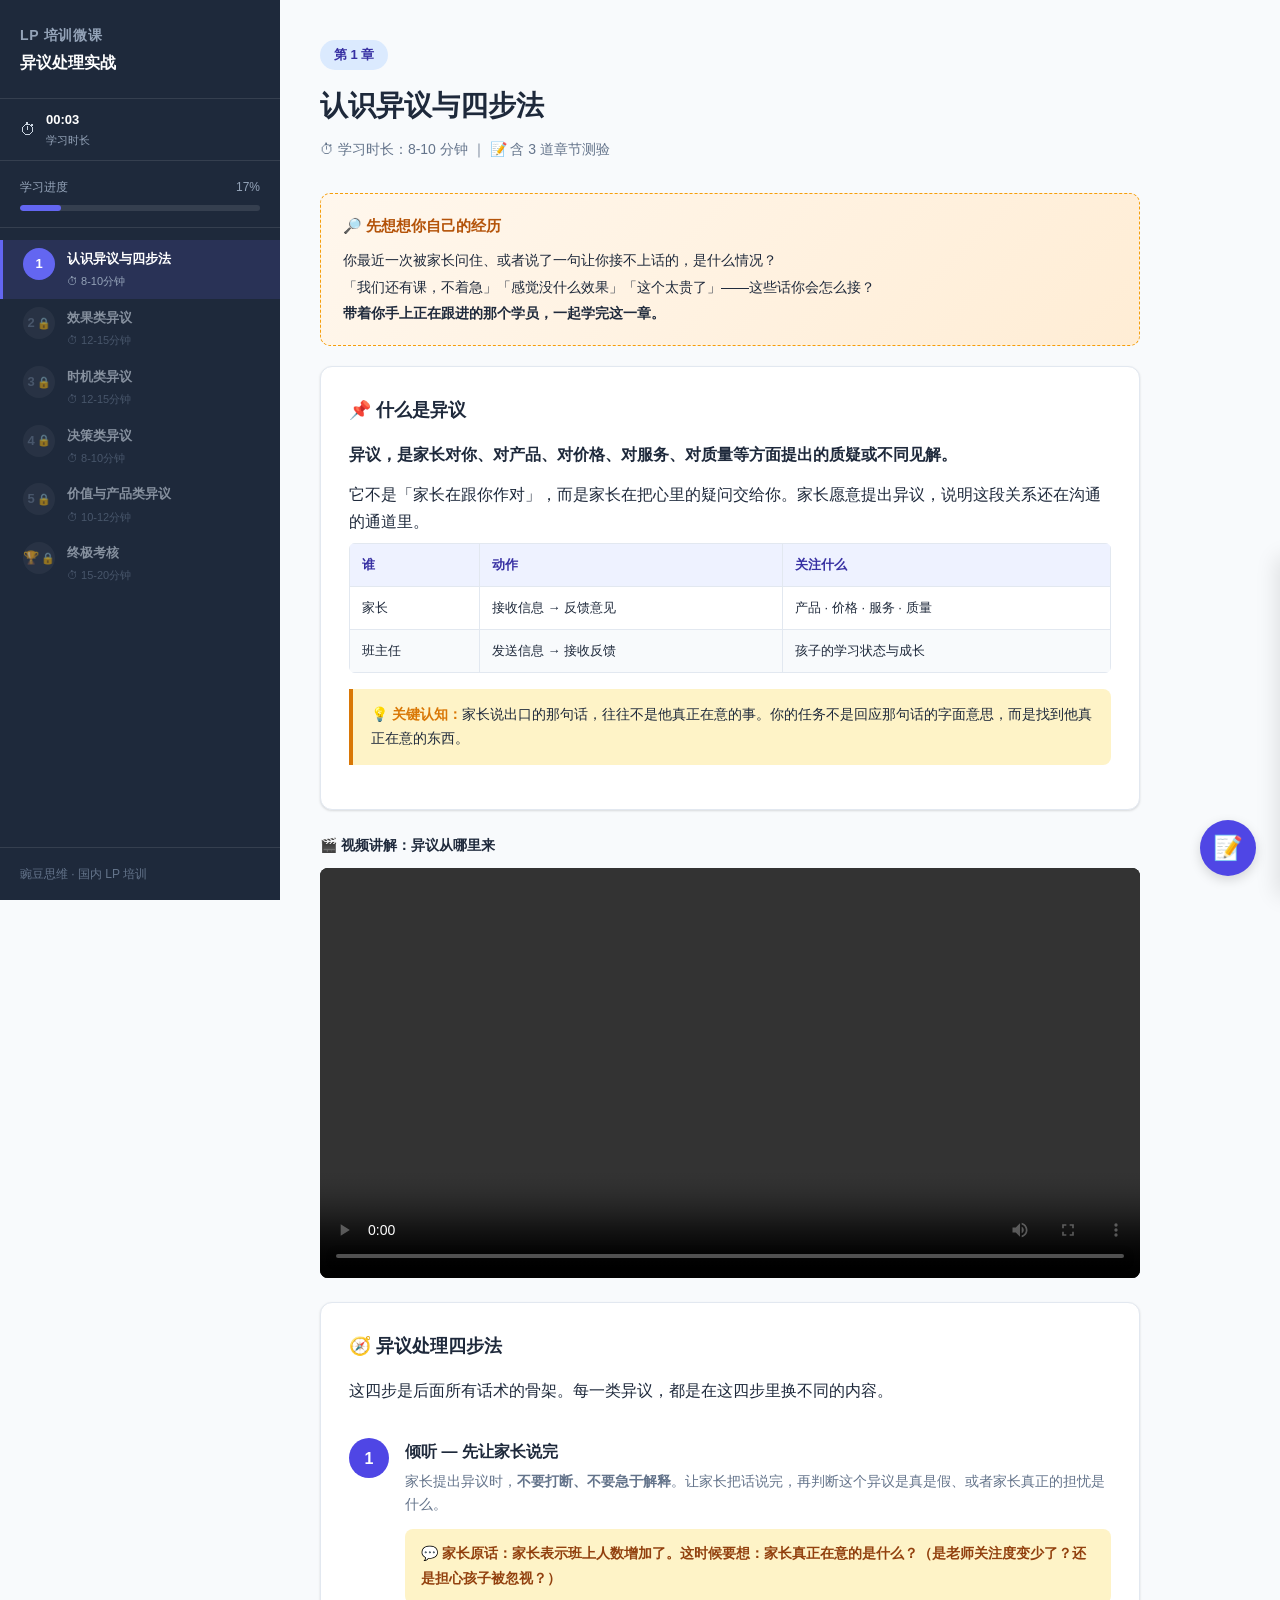
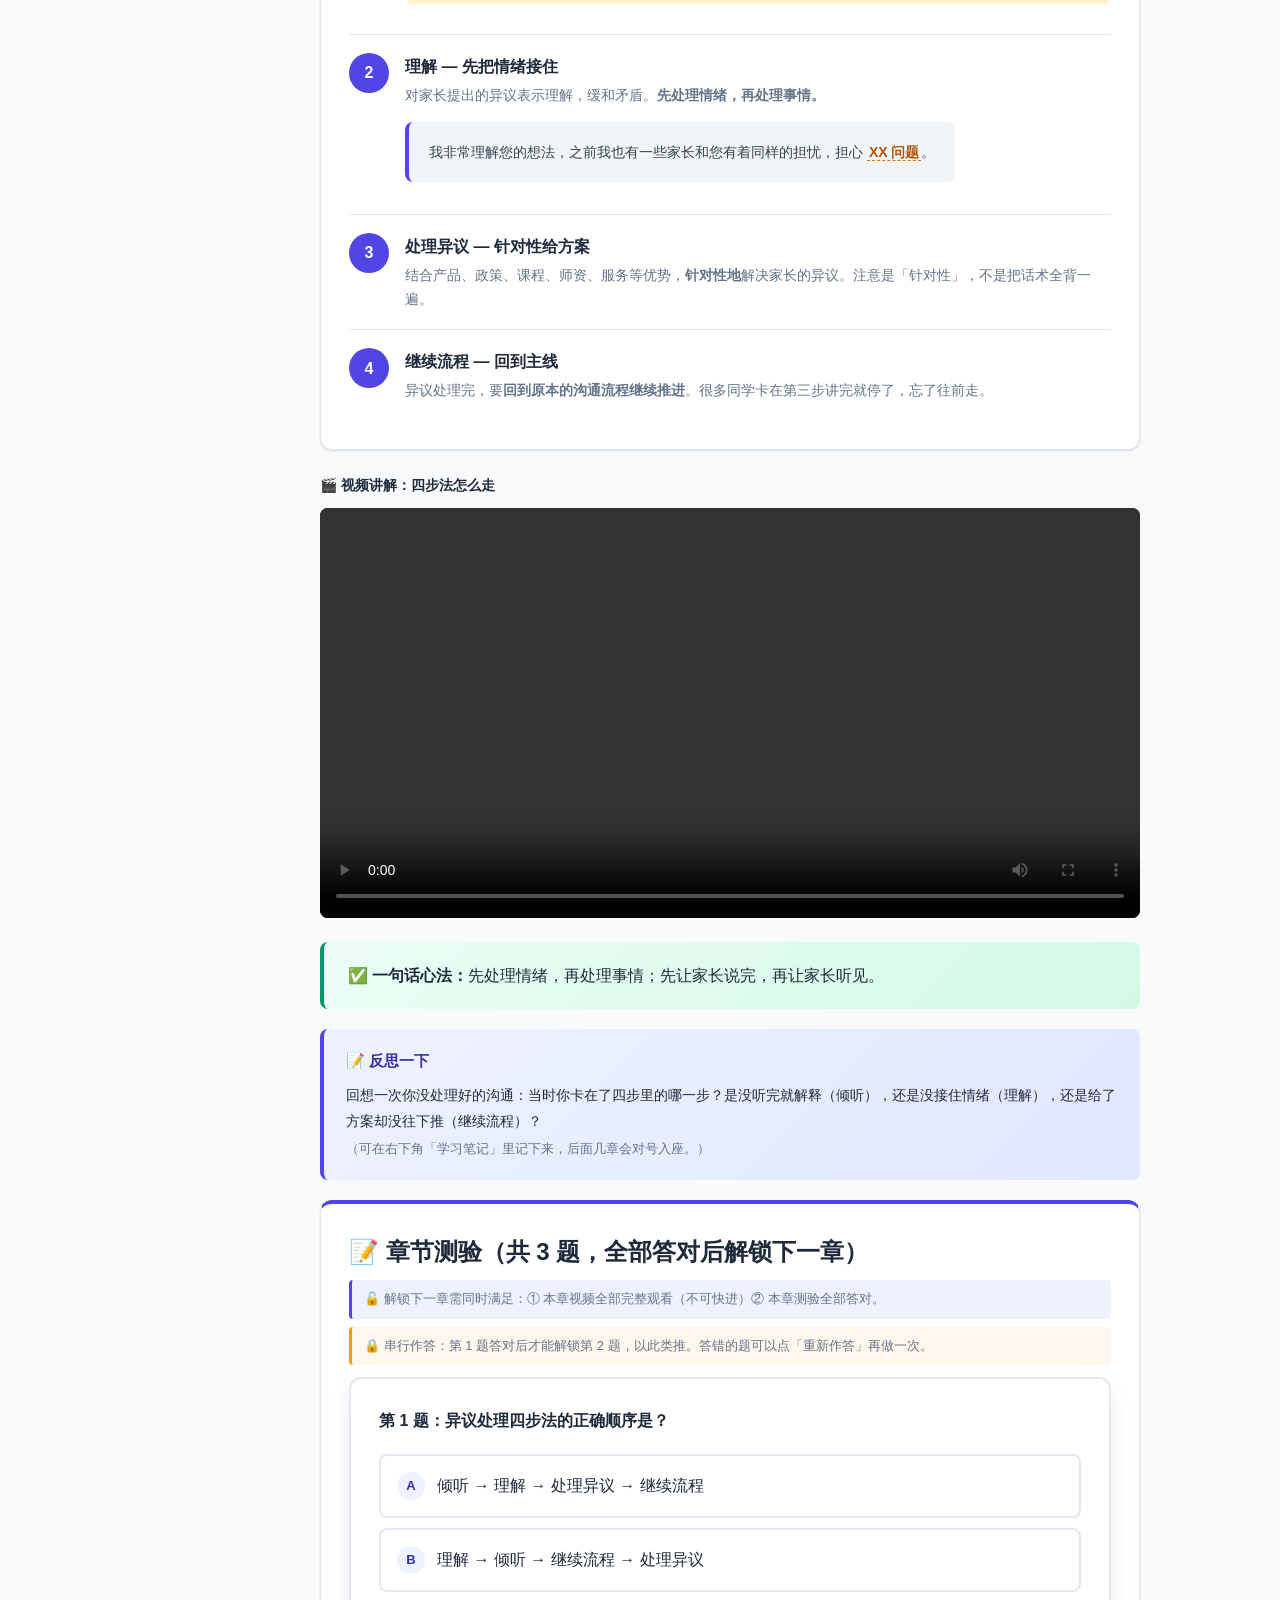
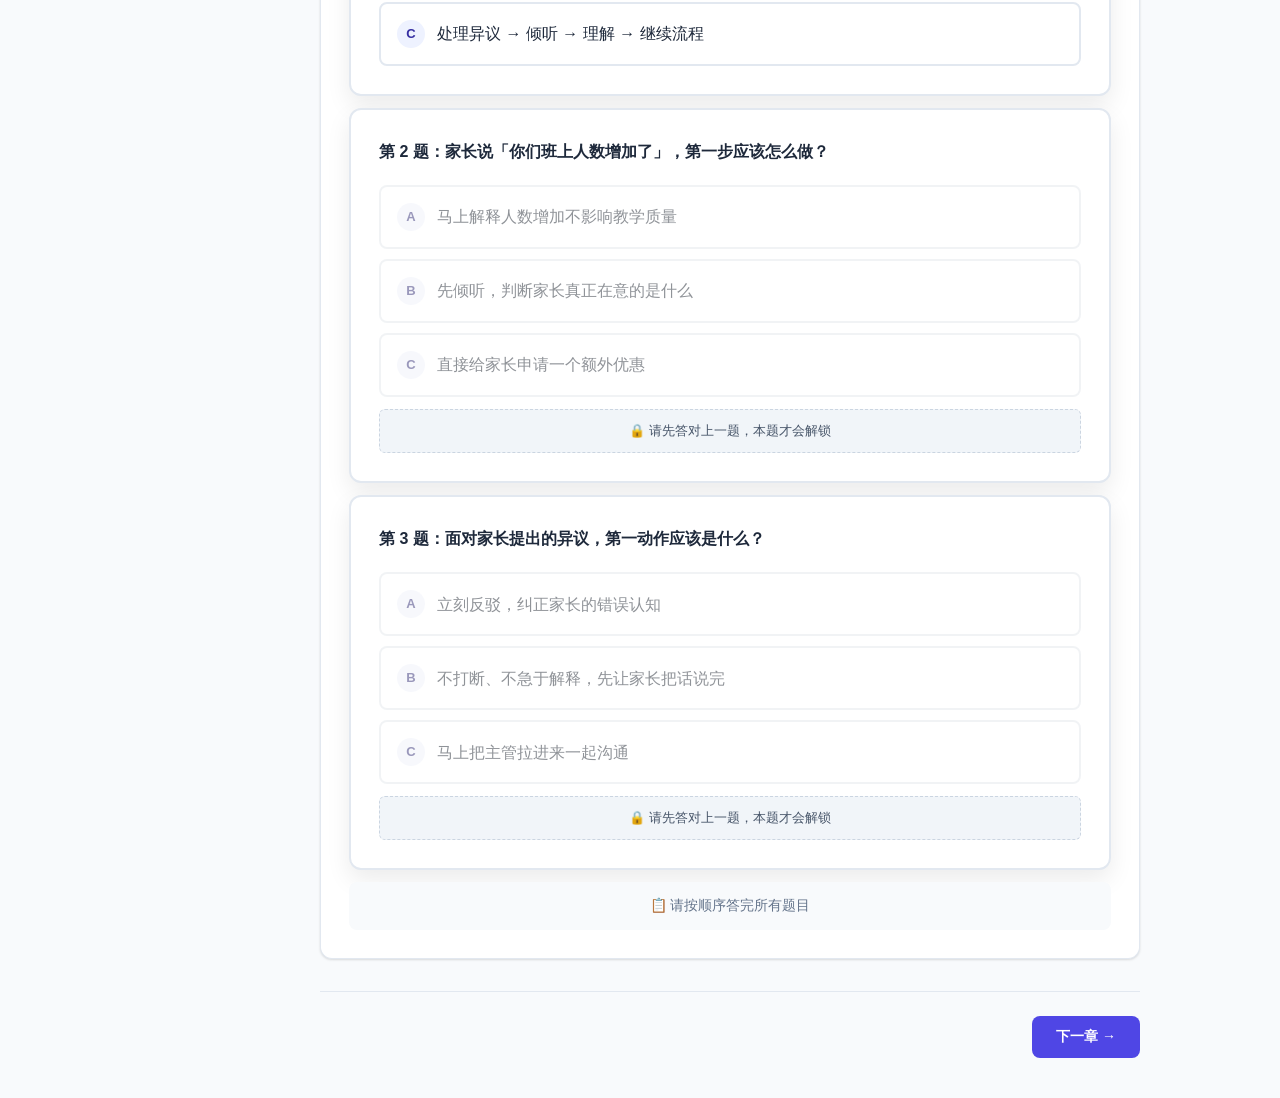
==== commit 89f228ce: "chore: 国内 LP 培训品牌口径统一（VIPTHINK → 豌豆思维）" ====
--- a/index.html
+++ b/index.html
@@ -1,1619 +1,1619 @@
-<!DOCTYPE html>
-<html lang="zh-CN">
-<head>
-<meta charset="UTF-8">
-<meta name="viewport" content="width=device-width, initial-scale=1.0">
-<meta name="description" content="面向线上少儿数学思维班主任（LP）的《异议处理实战》互动微课">
-<title>异议处理实战 · 班主任微课</title>
-<style>
-
-:root{--primary:#4F46E5;--primary-light:#EEF2FF;--primary-dark:#3730A3;--accent:#D97706;--accent-light:#FEF3C7;--success:#059669;--danger:#DC2626;--bg:#F8FAFC;--card:#FFFFFF;--text:#1E293B;--text-secondary:#64748B;--border:#E2E8F0;--shadow:0 1px 3px rgba(0,0,0,0.08),0 1px 2px rgba(0,0,0,0.06);--shadow-lg:0 10px 25px rgba(0,0,0,0.08);--radius:12px;--radius-sm:8px;--sidebar-bg:#1e293b;--sidebar-text:#cbd5e1;--sidebar-active:#6366f1}
-*{margin:0;padding:0;box-sizing:border-box}
-body{font-family:-apple-system,BlinkMacSystemFont,'Segoe UI','PingFang SC','Noto Sans HK',sans-serif;background:var(--bg);color:var(--text);line-height:1.7;display:flex;min-height:100vh}
-.sidebar{width:280px;min-width:280px;background:var(--sidebar-bg);color:var(--sidebar-text);display:flex;flex-direction:column;position:fixed;top:0;left:0;bottom:0;z-index:100;transition:transform 0.3s}
-.sidebar-close-btn{display:none;position:absolute;top:8px;right:12px;background:none;border:none;color:#94a3b8;font-size:20px;cursor:pointer;z-index:10;padding:8px;line-height:1}
-.sidebar-header{padding:24px 20px;border-bottom:1px solid rgba(255,255,255,0.1)}
-.sidebar-header h3{font-size:14px;color:#94a3b8;text-transform:uppercase;letter-spacing:.05em;margin-bottom:4px}
-.sidebar-header .course-title{font-size:16px;font-weight:700;color:#fff;line-height:1.4}
-.sidebar-progress{padding:16px 20px;border-bottom:1px solid rgba(255,255,255,0.1)}
-.progress-label{display:flex;justify-content:space-between;font-size:12px;color:#94a3b8;margin-bottom:8px}
-.progress-bar{height:6px;background:rgba(255,255,255,0.1);border-radius:3px;overflow:hidden}
-.progress-fill{height:100%;background:var(--sidebar-active);border-radius:3px;transition:width .5s ease;width:0%}
-.sidebar-nav{flex:1;overflow-y:auto;padding:12px 0}
-.nav-section{padding:8px 20px;cursor:pointer;display:flex;align-items:flex-start;gap:12px;transition:all .2s;border-left:3px solid transparent}
-.nav-section:hover{background:rgba(255,255,255,0.05)}
-.nav-section.active{background:rgba(99,102,241,0.15);border-left-color:var(--sidebar-active);color:#fff}
-.nav-section.completed{color:#94a3b8}
-.nav-section.completed .nav-icon{background:var(--success);color:#fff}
-.nav-section.locked{opacity:.45;cursor:not-allowed;pointer-events:none}
-.nav-section.locked .nav-icon{background:rgba(255,255,255,0.08);color:#64748b}
-.nav-icon{width:32px;height:32px;min-width:32px;border-radius:50%;background:rgba(255,255,255,0.1);display:flex;align-items:center;justify-content:center;font-size:13px;font-weight:700;color:var(--sidebar-text);transition:all .3s}
-.nav-section.active .nav-icon{background:var(--sidebar-active);color:#fff}
-.nav-info .nav-label{font-size:13px;font-weight:600}
-.nav-info .nav-sub{font-size:11px;color:#64748b;margin-top:2px}
-.nav-section.active .nav-info .nav-sub{color:#94a3b8}
-.sidebar-footer{padding:16px 20px;border-top:1px solid rgba(255,255,255,0.1);font-size:12px;color:#64748b}
-.study-timer{padding:10px 20px;border-bottom:1px solid rgba(255,255,255,0.1);display:flex;align-items:center;gap:10px;font-size:13px}
-.timer-icon{font-size:16px}
-.timer-display{color:#fff;font-weight:700;font-variant-numeric:tabular-nums}
-.timer-label{color:#94a3b8;font-size:11px}
-.main{margin-left:280px;flex:1;padding:40px;max-width:900px;min-width:0}
-.section{display:none;animation:fadeSlide .4s ease}
-.section.active{display:block}
-@keyframes fadeSlide{from{opacity:0;transform:translateY(12px)}to{opacity:1;transform:translateY(0)}}
-.section-header{margin-bottom:32px}
-.section-badge{display:inline-block;padding:4px 14px;background:#dbeafe;color:var(--primary-dark);border-radius:20px;font-size:13px;font-weight:600;margin-bottom:12px}
-.section-header h1{font-size:28px;font-weight:800;color:var(--text);margin-bottom:8px}
-.section-header .duration{font-size:14px;color:var(--text-secondary)}
-.card{background:var(--card);border-radius:var(--radius);padding:28px;margin-bottom:20px;box-shadow:var(--shadow);border:1px solid var(--border)}
-.card-title{font-size:18px;font-weight:700;margin-bottom:16px;color:var(--text)}
-.highlight-box{background:linear-gradient(135deg,#eff6ff,#dbeafe);border-left:4px solid var(--primary);padding:20px 24px;border-radius:var(--radius-sm);margin:20px 0}
-.highlight-box.warning{background:linear-gradient(135deg,#fef3c7,#fde68a);border-left-color:var(--accent)}
-.highlight-box.success{background:linear-gradient(135deg,#ecfdf5,#d1fae5);border-left-color:var(--success)}
-.script-block{background:#f1f5f9;padding:20px 24px;border-radius:var(--radius-sm);font-style:italic;color:#475569;position:relative;margin:16px 0;line-height:1.8}
-.script-block::before{content:'\01f399\00fe0f 话术范例';position:absolute;top:-10px;left:16px;background:#475569;color:#fff;padding:2px 10px;border-radius:10px;font-size:11px;font-style:normal}
-.flow-steps{display:flex;gap:16px;margin:20px 0;flex-wrap:wrap}
-.flow-step{flex:1;min-width:140px;background:var(--card);border:2px solid var(--border);border-radius:var(--radius-sm);padding:20px;text-align:center;box-shadow:var(--shadow)}
-.flow-step .step-num{width:36px;height:36px;border-radius:50%;background:var(--primary);color:#fff;display:inline-flex;align-items:center;justify-content:center;font-weight:700;font-size:14px;margin-bottom:12px}
-.flow-step h4{font-size:14px;font-weight:700;margin-bottom:8px}
-.flow-step p{font-size:13px;color:var(--text-secondary);line-height:1.6}
-.flow-arrow{display:flex;align-items:center;font-size:24px;color:var(--primary);font-weight:700}
-.strategy-grid{display:flex;gap:16px;margin:20px 0;flex-wrap:wrap}
-.strategy-card{flex:1;min-width:200px;background:var(--card);border:2px solid var(--border);border-radius:var(--radius-sm);padding:24px;text-align:center;box-shadow:var(--shadow)}
-.strategy-card .icon{font-size:36px;margin-bottom:12px}
-.strategy-card h4{font-size:16px;font-weight:700;margin-bottom:8px}
-.strategy-card p{font-size:13px;color:var(--text-secondary)}
-.step-list{counter-reset:step}
-.step-item{counter-increment:step;display:flex;gap:16px;align-items:flex-start;padding:18px 0;border-bottom:1px solid var(--border)}
-.step-item:last-child{border-bottom:none}
-.step-num-big{width:40px;height:40px;border-radius:50%;background:var(--primary);color:#fff;display:flex;align-items:center;justify-content:center;font-weight:700;font-size:16px;flex-shrink:0}
-.step-content h4{font-size:16px;color:var(--text);margin-bottom:4px}
-.step-content p{font-size:14px;color:var(--text-secondary)}
-.chat-scene{max-width:650px;margin:0 auto}
-.chat-msg{display:flex;gap:12px;margin-bottom:12px;align-items:flex-start}
-.chat-msg.lp{flex-direction:row}
-.chat-msg.parent{flex-direction:row-reverse}
-.chat-avatar{width:36px;height:36px;border-radius:50%;display:flex;align-items:center;justify-content:center;font-size:14px;flex-shrink:0;font-weight:700}
-.chat-msg.lp .chat-avatar{background:#EEF2FF;color:var(--primary-dark)}
-.chat-msg.parent .chat-avatar{background:#FEF3C7;color:var(--accent)}
-.chat-bubble{max-width:75%;padding:10px 14px;border-radius:14px;font-size:13px;line-height:1.6}
-.chat-msg.lp .chat-bubble{background:#F1F5F9;color:var(--text);border-bottom-left-radius:4px}
-.chat-msg.parent .chat-bubble{background:#EEF2FF;color:var(--text);border-bottom-right-radius:4px}
-.chat-label{font-size:11px;color:var(--text-secondary);margin-bottom:4px}
-.tab-wrap{display:flex;gap:4px;margin-bottom:16px;background:var(--border);border-radius:10px;padding:4px;flex-wrap:wrap}
-.tab-btn{flex:1;min-width:70px;padding:8px 12px;border:none;background:transparent;border-radius:8px;cursor:pointer;font-size:12px;font-weight:500;color:var(--text-secondary);transition:all .2s}
-.tab-btn.active{background:var(--card);color:var(--primary);font-weight:600;box-shadow:var(--shadow)}
-.tab-panel{display:none}
-.tab-panel.active{display:block}
-.highlight{background:linear-gradient(180deg,transparent 60%,#FEF08A 60%);padding:0 4px}
-.tips-box{background:var(--accent-light);border-left:4px solid var(--accent);padding:14px 18px;border-radius:0 8px 8px 0;margin:16px 0;font-size:14px}
-.tips-box strong{color:var(--accent)}
-.badge{display:inline-block;padding:3px 10px;border-radius:20px;font-size:12px;font-weight:600}
-.badge-primary{background:var(--primary-light);color:var(--primary)}
-.badge-warning{background:var(--accent-light);color:var(--accent)}
-.badge-success{background:#ECFDF5;color:var(--success)}
-.quiz-card{background:var(--card);border-radius:var(--radius);padding:28px;margin:12px 0;box-shadow:var(--shadow-lg);border:2px solid var(--border)}
-.quiz-card.locked .quiz-options{opacity:0.5;filter:grayscale(0.4);pointer-events:none}
-.quiz-card.locked .quiz-locked-hint{display:flex}
-.quiz-card:not(.locked) .quiz-locked-hint{display:none}
-.quiz-locked-hint{display:none;align-items:center;justify-content:center;padding:10px 14px;background:#f1f5f9;color:#475569;border-radius:6px;font-size:13px;margin-top:12px;border:1px dashed #cbd5e1}
-.quiz-question{font-size:16px;font-weight:600;margin-bottom:20px;line-height:1.7}
-.quiz-options{display:flex;flex-direction:column;gap:10px}
-.quiz-option{display:flex;align-items:center;gap:12px;padding:16px;border:2px solid var(--border);border-radius:var(--radius-sm);cursor:pointer;transition:all .2s;min-height:48px}
-.quiz-option:hover{border-color:var(--primary-light);background:#f0f7ff}
-.quiz-option.correct{border-color:var(--success)!important;background:#ecfdf5!important}
-.quiz-option.wrong{border-color:var(--danger)!important;background:#fef2f2!important}
-.quiz-option.disabled{opacity:.5;cursor:default;border-color:#e2e8f0;background:#f8fafc}
-.quiz-option.correct .quiz-option-label{background:var(--success);color:#fff}
-.quiz-option.wrong .quiz-option-label{background:var(--danger);color:#fff}
-.quiz-option-label{width:28px;height:28px;border-radius:50%;background:var(--primary-light);color:var(--primary-dark);display:flex;align-items:center;justify-content:center;font-weight:700;font-size:13px;flex-shrink:0}
-.quiz-feedback{display:none;margin-top:16px;padding:16px;border-radius:var(--radius-sm);font-size:14px;line-height:1.7}
-.quiz-feedback.show{display:block}
-.quiz-feedback.correct{background:#ecfdf5;color:#065f46}
-.quiz-feedback.wrong{background:#fef2f2;color:#991b1b}
-.final-task-container{background:var(--card);border-radius:var(--radius);padding:28px;box-shadow:var(--shadow-lg);border:2px solid var(--border)}
-.final-task-input{width:100%;min-height:180px;padding:16px;border:2px solid var(--border);border-radius:var(--radius-sm);font-size:14px;line-height:1.8;resize:vertical;font-family:inherit}
-.final-task-input:focus{outline:none;border-color:var(--primary);box-shadow:0 0 0 3px rgba(79,70,229,0.1)}
-.final-task-input:disabled{background:#f1f5f9;cursor:not-allowed}
-.char-counter{text-align:right;font-size:12px;color:var(--text-secondary);margin-top:6px}
-.ai-feedback-panel{display:none;margin-top:24px}
-.ai-feedback-panel.show{display:block}
-.score-display{text-align:center;margin:16px 0}
-.score-circle{width:80px;height:80px;border-radius:50%;display:inline-flex;align-items:center;justify-content:center;font-size:32px;font-weight:800;color:#fff}
-.score-circle.high{background:linear-gradient(135deg,#10b981,#059669)}
-.score-circle.medium{background:linear-gradient(135deg,#f59e0b,#d97706)}
-.score-circle.low{background:linear-gradient(135deg,#ef4444,#dc2626)}
-.eval-dimensions{display:flex;gap:16px;flex-wrap:wrap}
-.eval-dim{flex:1;min-width:150px;background:#f8fafc;border-radius:var(--radius-sm);padding:20px;text-align:center}
-.keywords-result{display:flex;flex-wrap:wrap;gap:6px;margin-top:10px;justify-content:center}
-.keyword-tag{display:inline-block;padding:2px 10px;border-radius:20px;font-size:12px;font-weight:500}
-.keyword-tag.found{background:#ecfdf5;color:#065f46}
-.keyword-tag.missing{background:#fef2f2;color:#991b1b}
-.dialogue-container{background:var(--card);border-radius:var(--radius);box-shadow:var(--shadow-lg);border:2px solid var(--border);overflow:hidden}
-.dialogue-header{padding:16px 20px;background:var(--primary-light);border-bottom:1px solid var(--border);font-weight:700;color:var(--primary-dark);display:flex;justify-content:space-between;align-items:center}
-.dialogue-messages{max-height:400px;overflow-y:auto;padding:16px 20px;min-height:150px}
-.dialogue-input-area{display:flex;padding:12px 20px;border-top:1px solid var(--border);gap:8px}
-.dialogue-input-area input{flex:1;padding:12px;border:2px solid var(--border);border-radius:var(--radius-sm);font-size:14px;font-family:inherit}
-.dialogue-input-area input:focus{outline:none;border-color:var(--primary)}
-.btn{padding:12px 24px;border:none;border-radius:var(--radius-sm);font-size:14px;font-weight:600;cursor:pointer;transition:all .2s;background:var(--primary);color:#fff}
-.btn:hover{background:var(--primary-dark);transform:translateY(-1px)}
-.btn-outline{background:var(--card);color:var(--primary);border:2px solid var(--primary)}
-.btn-outline:hover{background:var(--primary-light)}
-.btn-success{background:var(--success);color:#fff}
-.btn-sm{padding:8px 16px;font-size:13px}
-.btn:disabled{opacity:.5;cursor:not-allowed}
-.section-nav-buttons{display:flex;justify-content:space-between;margin-top:32px;padding-top:24px;border-top:1px solid var(--border)}
-.toast{position:fixed;top:20px;left:50%;transform:translateX(-50%);padding:12px 24px;border-radius:8px;color:#fff;font-size:14px;font-weight:600;z-index:9999;animation:slideDown .3s ease}
-.toast.warning{background:#d97706}
-.toast.success{background:#059669}
-.toast.error{background:#dc2626}
-@keyframes slideDown{from{opacity:0;transform:translateX(-50%) translateY(-20px)}to{opacity:1;transform:translateX(-50%) translateY(0)}}
-.notes-toggle{position:fixed;bottom:24px;right:24px;width:56px;height:56px;border-radius:50%;background:var(--primary);color:#fff;border:none;font-size:24px;cursor:pointer;box-shadow:0 4px 12px rgba(0,0,0,0.15);z-index:90}
-.notes-panel{position:fixed;bottom:0;right:0;width:340px;background:var(--card);border-left:1px solid var(--border);border-top:1px solid var(--border);box-shadow:-4px -4px 20px rgba(0,0,0,0.1);padding:20px;transform:translateX(100%);transition:transform .3s;z-index:200}
-.notes-panel.open{transform:translateX(0)}
-.notes-panel textarea{width:100%;height:200px;padding:12px;border:1px solid var(--border);border-radius:var(--radius-sm);font-size:13px;font-family:inherit;resize:vertical}
-.cert-overlay{display:none;position:fixed;inset:0;background:rgba(0,0,0,0.6);z-index:999;justify-content:center;align-items:center}
-.cert-paper{background:#fff;width:700px;padding:48px 36px;text-align:center;border-radius:12px;box-shadow:0 20px 60px rgba(0,0,0,0.2)}
-.cert-paper h1{font-size:28px;color:#3730A3;margin-bottom:4px}
-.cert-paper .sub{font-size:12px;color:#64748b;letter-spacing:.1em;margin-bottom:24px}
-.cert-paper .body{font-size:15px;line-height:2;color:#1e293b}
-.cert-paper .name{display:inline-block;border-bottom:2px solid #4F46E5;min-width:120px;padding:4px 12px;margin:0 4px}
-.cert-paper .course{font-weight:700;color:#3730A3;margin:8px 0}
-.cert-paper .score{margin:20px 0 4px;font-size:16px;font-weight:600;color:#10b981}
-.cert-paper .final-score{margin:4px 0 20px;font-size:14px;font-weight:600;color:#3730A3}
-.cert-footer{display:flex;justify-content:space-between;font-size:12px;color:#64748b;margin-top:32px;border-top:1px solid #e2e8f0;padding-top:16px}
-.cert-actions{margin-top:24px;display:flex;gap:12px;justify-content:center}
-.ch3-textarea{width:100%;min-height:220px;padding:16px;border:2px solid var(--border);border-radius:var(--radius-sm);font-size:14px;line-height:1.8;resize:vertical;font-family:inherit}
-.ch3-textarea:focus{outline:none;border-color:var(--primary);box-shadow:0 0 0 3px rgba(79,70,229,0.1)}
-.practice-textarea{width:100%;min-height:280px;padding:16px;border:2px solid var(--border);border-radius:var(--radius-sm);font-size:14px;line-height:1.8;resize:vertical;font-family:inherit;box-sizing:border-box}
-.practice-textarea:focus{outline:none;border-color:var(--primary);box-shadow:0 0 0 3px rgba(79,70,229,0.1)}
-.ch3-ref-panel{display:none;margin-top:16px}
-.ch3-ref-panel.show{display:block}
-.course-img{max-width:100%;border-radius:var(--radius-sm);box-shadow:var(--shadow);margin:16px 0;border:1px solid var(--border)}
-.mobile-header{display:none;position:fixed;top:0;left:0;right:0;background:var(--sidebar-bg);color:#fff;padding:12px 16px;z-index:99;align-items:center;justify-content:space-between}
-.sidebar-overlay{display:none;position:fixed;inset:0;background:rgba(0,0,0,0.5);z-index:99}
-.typing-indicator{display:flex;gap:4px;padding:10px 14px;background:#EEF2FF;border-radius:14px;border-bottom-right-radius:4px;width:fit-content}
-.typing-indicator span{width:8px;height:8px;background:#94a3b8;border-radius:50%;animation:typing 1.4s infinite ease-in-out}
-.typing-indicator span:nth-child(2){animation-delay:.2s}
-.typing-indicator span:nth-child(3){animation-delay:.4s}
-@keyframes typing{0%,80%,100%{transform:scale(.6);opacity:.4}40%{transform:scale(1);opacity:1}}
-.dialogue-meta{display:flex;gap:8px;align-items:center;flex-wrap:wrap}
-.final-actions{flex-wrap:wrap}
-.final-call-btn{padding:14px 28px;font-size:16px;display:inline-flex;align-items:center;gap:8px}
-.final-score-grid{display:grid;grid-template-columns:repeat(4,1fr);gap:12px;margin:16px 0}
-.final-score-card{background:#f8fafc;border-radius:var(--radius-sm);padding:16px;text-align:center}
-.final-score-card .score{font-size:24px;font-weight:800;color:var(--primary)}
-.final-score-card .label{font-size:12px;color:var(--text-secondary);margin-top:4px}
-.final-feedback-text{background:#f8fafc;border-radius:var(--radius-sm);padding:16px;font-size:14px;line-height:1.7;margin-top:16px}
-.sidebar-overlay.show{display:block}
-/* 移动端优化：表格横向滚动、评分卡2列、价格表最小宽度 */
-.table-wrap{overflow-x:auto;-webkit-overflow-scrolling:touch;margin:8px 0;border-radius:6px}
-.table-wrap table{min-width:680px}
-.final-score-grid{grid-template-columns:repeat(4,1fr)}
-@media(max-width:1024px){.sidebar{transform:translateX(-100%)}.sidebar.open{transform:translateX(0)}.sidebar-close-btn{display:block}.main{margin-left:0;padding:24px 16px;padding-top:60px}.mobile-header{display:flex}.eval-dimensions{flex-direction:column}.cert-paper{width:95%;padding:24px 16px}.flow-steps{flex-direction:column}.flow-arrow{transform:rotate(90deg);justify-content:center}.final-score-grid{grid-template-columns:repeat(2,1fr)}}
-@media(max-width:480px){.quiz-option{padding:12px}.quiz-question{font-size:15px}.dialogue-header{flex-direction:column;align-items:flex-start;gap:8px}.section-header h1{font-size:24px}.final-call-btn{width:100%;justify-content:center}.final-actions{flex-direction:column}.final-actions .btn{width:100%;justify-content:center}.cert-paper{padding:24px 12px}.cert-paper h1{font-size:22px}}
-
-/* ============================================================
-   《异议处理》微课 · 补充样式（叠加在参照课基础样式之上）
-   ============================================================ */
-
-/* 视频 */
-.video-wrapper{margin:24px 0;position:relative}
-.video-label{font-size:14px;font-weight:600;color:var(--text);margin-bottom:10px}
-video{width:100%;border-radius:var(--radius-sm);background:#000;display:block}
-
-/* 视频观看状态角标 */
-.video-flag{display:inline-block;font-size:12px;font-weight:600;padding:3px 10px;border-radius:999px;
-  background:#FEF3C7;color:#B45309;border:1px solid #FCD34D;margin-bottom:8px}
-.video-flag.done{background:#ECFDF5;color:#065F46;border-color:#A7F3D0}
-
-/* 章节视频观看进度条 */
-.video-status-bar{font-size:13px;line-height:1.7;padding:10px 14px;border-radius:8px;margin:20px 0;
-  background:#FFFBEB;border-left:4px solid var(--accent)}
-.video-status-bar .vs-ok{color:#065F46;font-weight:600}
-.video-status-bar .vs-pending{color:#92400E;font-weight:600}
-
-/* 侧边栏锁定项：加锁图标与禁止指针，并在 hover 时提示原因 */
-.nav-section.locked{cursor:not-allowed;opacity:.6}
-.nav-section.locked .nav-icon::after{content:'🔒';font-size:11px;margin-left:2px}
-
-/* 话术模板（可填空位） */
-.script-tpl{background:#F1F5F9;border-left:4px solid var(--primary);padding:16px 20px;border-radius:8px;font-size:14px;line-height:2;color:#334155;margin:14px 0}
-.script-tpl .var{color:#B45309;font-weight:700;border-bottom:1px dashed #D97706;padding:0 2px}
-
-/* 家长原话（案例驱动） */
-.quote-line{background:#FEF3C7;border-radius:8px;padding:12px 16px;font-weight:600;color:#92400E;margin:12px 0;font-size:14px;line-height:1.8}
-.quote-line::before{content:'💬 家长原话：';font-weight:700}
-
-/* 反思框（成人学习：反思与经验激活） */
-.reflect-box{background:linear-gradient(135deg,#EEF2FF,#E0E7FF);border-left:4px solid var(--primary);padding:18px 22px;border-radius:8px;margin:20px 0;font-size:14px;line-height:1.9}
-.reflect-box .rt{font-weight:700;color:var(--primary-dark);display:block;margin-bottom:6px;font-size:15px}
-
-/* 场景激活框（章首） */
-.activate-box{background:linear-gradient(135deg,#FFF7ED,#FFEDD5);border:1px dashed #F59E0B;border-radius:10px;padding:18px 22px;margin:0 0 20px;font-size:14px;line-height:1.9}
-.activate-box .at{font-weight:700;color:#B45309;display:block;margin-bottom:6px;font-size:15px}
-
-/* 表格 */
-table{width:100%;border-collapse:collapse;font-size:13px}
-table th,table td{border:1px solid var(--border);padding:10px 12px;text-align:left;vertical-align:top;line-height:1.7}
-table th{background:#EEF2FF;font-weight:700;color:var(--primary-dark);white-space:nowrap}
-table tbody tr:nth-child(even) td{background:#F8FAFC}
-
-/* 四步法流程图（横向箭头） */
-.flow-steps.vertical{flex-direction:column}
-.flow-steps.vertical .flow-arrow{transform:rotate(90deg);align-self:center}
-
-/* 对比卡（性价比五对比） */
-.compare-grid{display:flex;gap:14px;flex-wrap:wrap;margin:18px 0}
-.compare-card{flex:1;min-width:200px;background:var(--card);border:1px solid var(--border);border-top:4px solid var(--primary);border-radius:var(--radius-sm);padding:18px;box-shadow:var(--shadow)}
-.compare-card h4{font-size:15px;font-weight:700;margin-bottom:8px;color:var(--primary-dark)}
-.compare-card p{font-size:13px;color:var(--text-secondary);line-height:1.75}
-
-/* 终极考核 · 填空题 */
-.fill-card{background:var(--card);border:2px solid var(--border);border-radius:var(--radius);padding:24px 28px;margin:16px 0;box-shadow:var(--shadow)}
-.fill-card.ok{border-color:var(--success);background:#F6FEFB}
-.fill-card .quiz-question{margin-bottom:14px}
-.fill-row{display:flex;gap:12px;align-items:center;flex-wrap:wrap}
-.fill-input{flex:1;min-width:180px;padding:12px 16px;border:2px solid var(--border);border-radius:var(--radius-sm);font-size:15px;font-family:inherit;line-height:1.5}
-.fill-input:focus{border-color:var(--primary-light);outline:none;box-shadow:0 0 0 3px rgba(99,102,241,.12)}
-.fill-input:disabled{background:#F1F5F9;color:#065F46;font-weight:600;border-color:#A7F3D0}
-.fill-hint{display:block;margin-top:8px;color:#92400E;background:#FFFBEB;border-left:3px solid var(--accent);padding:8px 12px;border-radius:0 6px 6px 0;font-size:13px;line-height:1.7}
-
-/* 章节测验里的「答错重做」提示区 */
-.quiz-retry{margin-top:10px}
-.quiz-retry .btn{margin-left:0}
-
-/* 练习得分面板 */
-.practice-score-panel{display:none;margin-top:20px;padding:20px;background:#F8FAFC;border:1px solid var(--border);border-radius:10px}
-.practice-score-total{margin-top:14px;padding:14px;border-radius:8px;font-size:14px;font-weight:600;text-align:center}
-
-/* 视频未就绪提示 */
-.video-placeholder{background:#0F172A;color:#94A3B8;border-radius:8px;padding:28px;text-align:center;font-size:13px}
-
-@media (max-width:1024px){
-  .compare-grid,.flow-steps{flex-direction:column}
-  .compare-card{min-width:0}
-  .script-tpl,.quote-line,.reflect-box,.activate-box{font-size:13px;padding:14px 16px}
-  table{font-size:12px}
-  table th,table td{padding:8px}
-  /* 移动端：表头允许换行，表格设最小宽度后在 .table-wrap 内横向滚动，
-     避免列被压扁到不可读 */
-  table th{white-space:normal}
-  .table-wrap table{min-width:520px}
-
-  /* 移动端：章节按钮固定为底部操作栏，并为 sticky 栏预留底部空间，
-     避免遮挡对话输入区与练习输入框 */
-  .main{padding-bottom:100px}
-  .section-nav-buttons{flex-direction:column;gap:10px;position:sticky;bottom:0;z-index:20;
-    background:var(--bg);padding:12px 0;border-top:1px solid var(--border);margin-top:24px}
-  .section-nav-buttons>div{width:100%}
-  .section-nav-buttons .btn{width:100%;text-align:center;padding:14px 24px;font-size:15px}
-  .dialogue-input-area{padding-bottom:4px}
-  .practice-textarea{min-height:150px}
-
-  /* 填空题在窄屏改为竖排，提交按钮占满整行 */
-  .fill-card{padding:18px 16px}
-  .fill-row{flex-direction:column;align-items:stretch}
-  .fill-row .btn,.fill-input{width:100%}
-
-  /* 视频状态条窄屏收紧内边距 */
-  .video-status-bar{font-size:12.5px;padding:10px 12px}
-}
-
-</style>
-</head>
-<body>
-<!-- Sidebar -->
-<div class="sidebar" id="sidebar">
-<button class="sidebar-close-btn" onclick="toggleSidebar()">✕</button>
-<div class="sidebar-header"><h3>LP 培训微课</h3><div class="course-title">异议处理实战</div></div>
-<div class="study-timer"><span class="timer-icon">⏱</span><div><div class="timer-display" id="timerDisplay">00:00</div><div class="timer-label">学习时长</div></div></div>
-<div class="sidebar-progress"><div class="progress-label"><span>学习进度</span><span id="progressPercent">0%</span></div><div class="progress-bar"><div class="progress-fill" id="progressFill"></div></div></div>
-<div class="sidebar-nav" id="sidebarNav"></div>
-<div class="sidebar-footer">VIPTHINK · 国内 LP 培训</div>
-</div>
-<div class="sidebar-overlay" id="sidebarOverlay" onclick="toggleSidebar()"></div>
-<div class="mobile-header" id="mobileHeader"><button style="background:none;border:none;color:#fff;font-size:20px;cursor:pointer" onclick="toggleSidebar()">☰</button><span style="font-weight:700;font-size:15px" id="mhTitle">异议处理实战</span><span style="font-size:13px;color:#94a3b8" id="mhTimer">⏱ 00:00</span></div>
-<div class="main" id="mainContent"></div>
-
-<!-- Certificate -->
-<div class="cert-overlay" id="certOverlay">
-<div class="cert-paper" id="certPaper">
-<h1>🏆 结业证书</h1><div class="sub">CERTIFICATE OF COMPLETION</div>
-<div class="body"><p>兹证明</p><p class="name" id="certStudentName">请填写姓名</p><p>已完成 VIPTHINK 班主任培训课程</p><p class="course">「异议处理实战」</p><p class="score" id="certScore">综合评定：通过</p><p class="final-score" id="certFinalScore">终极考核得分：-- 分</p>
-<div class="cert-name-edit" id="certNameEdit" style="display:none;margin:16px auto 0;max-width:280px"><input type="text" id="certNameInput" placeholder="请输入你的姓名" style="width:100%;padding:10px 14px;border:2px solid var(--border);border-radius:8px;font-size:14px;font-family:inherit;text-align:center" maxlength="20"><button class="btn btn-sm" style="margin-top:10px;width:100%" onclick="saveCertName()">✍️ 确认姓名</button></div></div>
-<div class="cert-footer"><span id="certDate"></span><span>VIPTHINK</span></div>
-<div class="cert-actions"><button class="btn" onclick="printCertificate()">🖨️ 打印证书</button><button class="btn btn-outline" onclick="closeCertificate()">关闭</button></div>
-</div></div>
-
-<button class="notes-toggle" onclick="toggleNotes()">📝</button>
-<div class="notes-panel" id="notesPanel">
-<h3>📝 学习笔记 — <span id="notesChapterLabel" style="font-weight:400;font-size:13px;color:var(--text-secondary)"></span></h3>
-<textarea id="notesTextarea" placeholder="在这里记录你的学习心得..."></textarea>
-<button class="btn btn-outline" onclick="toggleNotes()" style="margin-top:12px;width:100%">关闭</button>
-</div>
-
-<!-- ===== 课程数据（JSON） ===== -->
-<script id="appDataJson" type="application/json">{"title":"异议处理实战","lsPrefix":"cn_lp_objection","orgName":"VIPTHINK","aiBaseUrl":"https://api.xiaomimimo.com/v1","aiModel":"mimo-v2.5-pro","allowedHosts":["ruanqiaoyun0-a11y.github.io","localhost","127.0.0.1"],"sections":[{"id":"s1","title":"认识异议与四步法","duration":"8-10分钟","icon":"1","type":"content_quiz","content":"\n<div class=\"section-header\">\n  <span class=\"section-badge\">第 1 章</span>\n  <h1>认识异议与四步法</h1>\n  <p class=\"duration\">⏱ 学习时长：8-10 分钟 ｜ 📝 含 3 道章节测验</p>\n</div>\n\n<div class=\"activate-box\">\n  <span class=\"at\">🔎 先想想你自己的经历</span>\n  你最近一次被家长问住、或者说了一句让你接不上话的，是什么情况？<br>\n  「我们还有课，不着急」「感觉没什么效果」「这个太贵了」——这些话你会怎么接？<br>\n  <strong>带着你手上正在跟进的那个学员，一起学完这一章。</strong>\n</div>\n\n<div class=\"card\">\n  <h2 class=\"card-title\">📌 什么是异议</h2>\n  <p><strong>异议，是家长对你、对产品、对价格、对服务、对质量等方面提出的质疑或不同见解。</strong></p>\n  <p style=\"margin-top:12px;\">它不是「家长在跟你作对」，而是家长在把心里的疑问交给你。家长愿意提出异议，说明这段关系还在沟通的通道里。</p>\n  <div class=\"table-wrap\">\n    <table>\n      <thead><tr><th>谁</th><th>动作</th><th>关注什么</th></tr></thead>\n      <tbody>\n        <tr><td>家长</td><td>接收信息 → 反馈意见</td><td>产品 · 价格 · 服务 · 质量</td></tr>\n        <tr><td>班主任</td><td>发送信息 → 接收反馈</td><td>孩子的学习状态与成长</td></tr>\n      </tbody>\n    </table>\n  </div>\n  <div class=\"tips-box\">💡 <strong>关键认知：</strong>家长说出口的那句话，往往不是他真正在意的事。你的任务不是回应那句话的字面意思，而是找到他真正在意的东西。</div>\n</div>\n\n<div class=\"video-wrapper\">\n  <div class=\"video-label\">🎬 视频讲解：异议从哪里来</div>\n  <video controls preload=\"metadata\" playsinline webkit-playsinline><source src=\"ch1_v1.mp4\" type=\"video/mp4\"></video>\n</div>\n\n<div class=\"card\">\n  <h2 class=\"card-title\">🧭 异议处理四步法</h2>\n  <p style=\"margin-bottom:16px;\">这四步是后面所有话术的骨架。每一类异议，都是在这四步里换不同的内容。</p>\n  <div class=\"step-list\">\n    <div class=\"step-item\">\n      <div class=\"step-num-big\">1</div>\n      <div class=\"step-content\">\n        <h4>倾听 — 先让家长说完</h4>\n        <p>家长提出异议时，<strong>不要打断、不要急于解释</strong>。让家长把话说完，再判断这个异议是真是假、或者家长真正的担忧是什么。</p>\n        <div class=\"quote-line\">家长表示班上人数增加了。这时候要想：家长真正在意的是什么？（是老师关注度变少了？还是担心孩子被忽视？）</div>\n      </div>\n    </div>\n    <div class=\"step-item\">\n      <div class=\"step-num-big\">2</div>\n      <div class=\"step-content\">\n        <h4>理解 — 先把情绪接住</h4>\n        <p>对家长提出的异议表示理解，缓和矛盾。<strong>先处理情绪，再处理事情。</strong></p>\n        <div class=\"script-tpl\">我非常理解您的想法，之前我也有一些家长和您有着同样的担忧，担心 <span class=\"var\">XX 问题</span>。</div>\n      </div>\n    </div>\n    <div class=\"step-item\">\n      <div class=\"step-num-big\">3</div>\n      <div class=\"step-content\">\n        <h4>处理异议 — 针对性给方案</h4>\n        <p>结合产品、政策、课程、师资、服务等优势，<strong>针对性地</strong>解决家长的异议。注意是「针对性」，不是把话术全背一遍。</p>\n      </div>\n    </div>\n    <div class=\"step-item\">\n      <div class=\"step-num-big\">4</div>\n      <div class=\"step-content\">\n        <h4>继续流程 — 回到主线</h4>\n        <p>异议处理完，要<strong>回到原本的沟通流程继续推进</strong>。很多同学卡在第三步讲完就停了，忘了往前走。</p>\n      </div>\n    </div>\n  </div>\n</div>\n\n<div class=\"video-wrapper\">\n  <div class=\"video-label\">🎬 视频讲解：四步法怎么走</div>\n  <video controls preload=\"metadata\" playsinline webkit-playsinline><source src=\"ch1_v2.mp4\" type=\"video/mp4\"></video>\n</div>\n\n<div class=\"highlight-box success\">\n  <strong>✅ 一句话心法：</strong>先处理情绪，再处理事情；先让家长说完，再让家长听见。\n</div>\n\n<div class=\"reflect-box\">\n  <span class=\"rt\">📝 反思一下</span>\n  回想一次你没处理好的沟通：当时你卡在了四步里的哪一步？是没听完就解释（倾听），还是没接住情绪（理解），还是给了方案却没往下推（继续流程）？<br>\n  <span style=\"color:var(--text-secondary);font-size:13px;\">（可在右下角「学习笔记」里记下来，后面几章会对号入座。）</span>\n</div>\n"},{"id":"s2","title":"效果类异议","duration":"12-15分钟","icon":"2","type":"content_quiz","content":"\n<div class=\"section-header\">\n  <span class=\"section-badge\">第 2 章</span>\n  <h1>效果类异议：「没看到效果」与「不想学了」</h1>\n  <p class=\"duration\">⏱ 学习时长：12-15 分钟 ｜ 📝 含 3 道章节测验</p>\n</div>\n\n<div class=\"activate-box\">\n  <span class=\"at\">🔎 先想想你自己的经历</span>\n  你手上有没有这样的学员：出勤一直很好、作业也在做，可家长就是说「感觉没什么效果」？<br>\n  这类异议是续费期最高频、也最难接的一类。<strong>难，不是因为家长不讲道理，而是因为思维的进步本来就不好被看见。</strong>\n</div>\n\n<div class=\"card\">\n  <h2 class=\"card-title\">💬 家长原话与解决思路</h2>\n  <div class=\"quote-line\">目前没有看到明显的效果。</div>\n  <div class=\"strategy-grid\">\n    <div class=\"strategy-card\"><div class=\"icon\">🤝</div><h4>同理家长的着急</h4><p>先承认「花了时间和精力，当然期待看到进步」</p></div>\n    <div class=\"strategy-card\"><div class=\"icon\">🛠️</div><h4>解决效果问题</h4><p>按出错版块分型，给具体可执行的方案</p></div>\n    <div class=\"strategy-card\"><div class=\"icon\">🔍</div><h4>放大孩子的进步</h4><p>把家长没注意到的变化说出来</p></div>\n    <div class=\"strategy-card\"><div class=\"icon\">💡</div><h4>理念教育</h4><p>讲清思维效果为什么「隐匿而周期长」</p></div>\n  </div>\n</div>\n\n<div class=\"video-wrapper\">\n  <div class=\"video-label\">🎬 视频讲解：效果异议的四条解决思路</div>\n  <video controls preload=\"metadata\" playsinline webkit-playsinline><source src=\"ch2_v1.mp4\" type=\"video/mp4\"></video>\n</div>\n\n<div class=\"card\">\n  <h2 class=\"card-title\">🗣️ 第一步：先同理，再问诊</h2>\n  <div class=\"script-tpl\">XX 妈妈，我们花了时间和精力，都非常期待看到孩子的进步。您提到目前还没有看到多大的效果，<span class=\"var\">我也能理解您的着急</span>。</div>\n  <p style=\"font-size:13px;color:var(--text-secondary);\">不要急着说「其实孩子进步很大」——先接住着急，再往下问诊。</p>\n</div>\n\n<div class=\"card\">\n  <h2 class=\"card-title\">🧩 第二步：按版块分型给方案</h2>\n  <div class=\"tab-wrap\">\n    <button class=\"tab-btn active\" onclick=\"switchTab(this,'tab-c2-1')\">成绩不好</button>\n    <button class=\"tab-btn\" onclick=\"switchTab(this,'tab-c2-2')\">学过又忘</button>\n    <button class=\"tab-btn\" onclick=\"switchTab(this,'tab-c2-3')\">坐不住 / 习惯差</button>\n    <button class=\"tab-btn\" onclick=\"switchTab(this,'tab-c2-4')\">家长忘了督促</button>\n  </div>\n\n  <div class=\"tab-panel active\" id=\"tab-c2-1\">\n    <p style=\"margin-bottom:10px;\"><strong>先拿到证据，再定位版块。</strong></p>\n    <div class=\"script-tpl\">宝贝妈妈，孩子卷子您有看到吗？您可以拍照发在群里，我跟老师看一下，分析下孩子哪个版块出了问题。</div>\n    <div class=\"table-wrap\">\n      <table>\n        <thead><tr><th>出错版块</th><th>问题本质</th><th>给你的动作</th></tr></thead>\n        <tbody>\n          <tr><td>计算</td><td>熟练度与准确率不足</td><td>发题库，带家长打卡：每天 10 道题，限定时间，要求准确率</td></tr>\n          <tr><td>几何</td><td>空间想象能力还需要锻炼</td><td>光刷题换个形式还是不会。要直观让孩子去看、去理解，配合图形拼搭练习，锻炼图形感知能力</td></tr>\n          <tr><td>应用</td><td>把文字信息转成能理解的形式的能力弱</td><td>先定位哪类应用题，发相关课件与练习；上课用草稿纸同步画图分析。例如过河问题，豌豆用动画让孩子真实看到划船往返时船上怎么载人</td></tr>\n        </tbody>\n      </table>\n    </div>\n  </div>\n\n  <div class=\"tab-panel\" id=\"tab-c2-2\">\n    <div class=\"script-tpl\">宝贝妈妈，这个是很正常的事情。连我们大人今天学的内容，要是长时间不用，过几天就会忘，更何况是小朋友呢？</div>\n    <p style=\"margin:12px 0;\"><strong>理论基础：艾宾浩斯遗忘曲线</strong> —— 孩子学到的知识点，当天就会遗忘 2/3。要让它成为永久记忆，练习就很重要。</p>\n    <div class=\"tips-box\">🕐 <strong>关键记忆周期：</strong>学完的 20 分钟、第 1 天、第 7 天、第 1 个月、第 3 个月。豌豆的练习设计正好契合这个周期。</div>\n    <div class=\"table-wrap\">\n      <table>\n        <thead><tr><th>豌豆的四类练习</th><th>什么时候做</th></tr></thead>\n        <tbody>\n          <tr><td>课后自动生成的 6 道练习题</td><td>课程结束后立马做（<strong>必做</strong>）</td></tr>\n          <tr><td>老师在群里发的拓展题</td><td>当天或第二天做</td></tr>\n          <tr><td>线上专题测评 + 线下豌豆宝典</td><td>建议两个星期做一次（题量少、题型新颖，对思维灵活性要求高）</td></tr>\n          <tr><td>寄送的强化练习册</td><td>大概 3 个月做一次（题量较大、更有针对性）</td></tr>\n        </tbody>\n      </table>\n    </div>\n    <p style=\"font-size:13px;color:var(--text-secondary);\">提醒家长把资料整理出来放在孩子书架上，定个闹钟；同时告诉家长「我也会提醒您」。</p>\n  </div>\n\n  <div class=\"tab-panel\" id=\"tab-c2-3\">\n    <p style=\"margin-bottom:10px;\">先明确一件事：<strong>这个问题不管在哪里学都可能出现。既然发现了，我们就要解决掉。</strong></p>\n    <p style=\"margin-bottom:10px;\">然后问一句：「妈妈您这边有了解孩子为什么会上课坐不住 / 课后作业不爱做吗？」</p>\n    <div class=\"step-list\">\n      <div class=\"step-item\"><div class=\"step-num-big\">A</div><div class=\"step-content\"><h4>过难</h4><p>看了孩子的课后作业，发现 XX 部分容易做错 → 参考「成绩不好」的处理方案。</p></div></div>\n      <div class=\"step-item\"><div class=\"step-num-big\">B</div><div class=\"step-content\"><h4>过简单</h4><p>先确认是不是觉得没挑战性，同时看校内成绩：<br>· <strong>校内成绩好</strong> → 证明在豌豆有效果，跟老师沟通看能不能升一个级别，找相关题目试一下；<br>· <strong>校内成绩不好</strong> → 说明学习还有待提升。看似会了，但课后作业缺失、说太简单不爱做，方法容易遗忘。可以让孩子说一道题的解决思路：说得清晰可以不做，说不清晰还是需要做。</p></div></div>\n      <div class=\"step-item\"><div class=\"step-num-big\">C</div><div class=\"step-content\"><h4>兴趣减退</h4><p>参考「兴趣问题」的处理方案（见下一节）。</p></div></div>\n      <div class=\"step-item\"><div class=\"step-num-big\">D</div><div class=\"step-content\"><h4>家长忘了督促</h4><p>我们设有<strong>学情奖励</strong>：只要宝贝完成课前预习、课中上课、课后复习，就有<strong>豌豆币</strong>赠送，可以兑换课程或实物礼品。请家长一定叮嘱孩子完成课前课后。</p></div></div>\n    </div>\n    <div class=\"highlight-box success\">最重要的是：习惯的养成不是一蹴而就，是一朝一夕积累而成的。过程肯定会出现反复，但一旦养成，会受用终生。</div>\n  </div>\n\n  <div class=\"tab-panel\" id=\"tab-c2-4\">\n    <p>家长并不是不重视，而是工作一忙就忘了。这时候不要指责，而是<strong>把提醒变成双方的约定</strong>：我们设学情奖励、给豌豆币激励，您帮孩子把资料整理好、定个闹钟，我也会提醒您。</p>\n  </div>\n</div>\n\n<div class=\"card\">\n  <h2 class=\"card-title\">🔍 第三步：放大孩子的进步（四个维度）</h2>\n  <p style=\"margin-bottom:12px;\">家长天天跟孩子在一起，很难看到细微变化。<strong>你要做的，是超出家长认识半步。</strong></p>\n  <div class=\"table-wrap\">\n    <table>\n      <thead><tr><th>维度</th><th>怎么看、怎么说</th></tr></thead>\n      <tbody>\n        <tr><td><strong>四率</strong></td><td>能持续保持四率，本身就是一种进步。孩子兴趣广泛、喜欢新鲜事物，但在思维课上能一直保持出席、完成任务，说明他在对抗熟悉后的懈怠</td></tr>\n        <tr><td><strong>正确率</strong></td><td>结合作业正确率、测评正确率，同时结合首通中家长对各项知识点掌握情况的反馈，找出进步点</td></tr>\n        <tr><td><strong>监课看变化</strong></td><td>有一位 S2 学员在「对称变换」专题的某堂课上，很快说出图片上的图形是梯形，而首通时了解到孩子是不认识梯形的。在专题回访时把这个进步点反馈给妈妈，并建议妈妈鼓励一下孩子，妈妈这才反应过来孩子学到了新知识</td></tr>\n        <tr><td><strong>持续监课</strong></td><td>隔一段时间了解孩子上课状态，结合不间断监课，敏感捕捉孩子的细微变化</td></tr>\n      </tbody>\n    </table>\n  </div>\n</div>\n\n<div class=\"card\">\n  <h2 class=\"card-title\">💡 第四步：理念教育 —— 为什么思维效果「看不见」</h2>\n  <div class=\"script-tpl\">思维跟数学又不一样。数学上 8+3 孩子不会，通过学习某一天 8+3 他知道等于 11，这个课程效果就体现出来了，非常直接。但是<strong>思维的外化却比较隐匿</strong>，如果我们不善于观察到孩子细微的变化，真的不容易发现。所以孩子的这些表现，都是他的进步。只不过您天天跟孩子在一起，又对他总归抱有更高的期望，是很难看到孩子的小进步的。</div>\n  <p style=\"margin-top:12px;\">思维学习的效果呈现<strong>需要的周期也比较长一点</strong>，因为它改变的是每个孩子的底层思考逻辑。</p>\n  <div class=\"highlight-box\">正因为孩子还没有完全达到咱们的预期，还有很大的进步空间，所以我们更要坚持学习下去啊，您说是不是？</div>\n</div>\n\n<div class=\"card\">\n  <h2 class=\"card-title\">🎯 另一类：「孩子对课程兴趣不大，不想学了」</h2>\n  <div class=\"quote-line\">孩子对课程兴趣不大，不想学了。</div>\n  <p style=\"margin:12px 0;\"><strong>解决思路：</strong>① 表示理解，了解家长对豌豆的看法 ② 了解孩子兴趣减退的原因，针对原因提出解决方案 ③ 理念教育。</p>\n  <div class=\"script-tpl\">妈妈，您是想让孩子能够积极主动地参与到学习中，这个我非常能够理解。但孩子学下来还是不错的，比方说课前预习、课后作业完成率是很高的，证明孩子的学习习惯有一定的养成；而且孩子的表达也比以前条理清晰了一些。<span class=\"var\">妈妈，您说是吧？</span></div>\n  <div class=\"tips-box\">🔀 <strong>分支判断：</strong>妈妈赞同孩子的效果 → 强化效果，强调让孩子继续学习，同时找兴趣减退原因；<br>妈妈不赞同 → 说明「兴趣」不是最重要的问题，继续挖掘家长的真实异议。</div>\n</div>\n\n<div class=\"video-wrapper\">\n  <div class=\"video-label\">🎬 视频讲解：兴趣减退的四个原因</div>\n  <video controls preload=\"metadata\" playsinline webkit-playsinline><source src=\"ch2_v2.mp4\" type=\"video/mp4\"></video>\n</div>\n\n<div class=\"card\">\n  <h2 class=\"card-title\">🔎 兴趣减退：先问原因，再给方案</h2>\n  <div class=\"script-tpl\">我带的学生中也有一些在学习的过程当中兴趣慢慢减退的现象，但是原因都不一样。妈妈，您跟孩子沟通下来，主要是因为什么原因不想学习了呢？</div>\n  <div class=\"table-wrap\">\n    <table>\n      <thead><tr><th>原因</th><th>对应方案</th></tr></thead>\n      <tbody>\n        <tr><td>课程难易度问题</td><td>① 提供相关练习题 ② 更换级别</td></tr>\n        <tr><td>老师不喜欢</td><td>了解家长喜欢什么样的老师，更换老师</td></tr>\n        <tr><td>时间不合适</td><td>更换上课时间</td></tr>\n        <tr><td>时间排满了，孩子想休息</td><td>① 了解家长给孩子排了什么课，判断这是不是真问题 ② 如果是真问题，那就是课程重要性问题（见下方话术）</td></tr>\n      </tbody>\n    </table>\n  </div>\n  <div class=\"script-tpl\">宝贝妈妈，您给孩子报这么多课，证明您对孩子的学习是非常关注的。像英语课、语文课确实也很重要，毕竟关系到孩子后期考试。但是<strong>我们数学思维课同样重要</strong>。我们豌豆的课程除了校内知识点和奥数的知识点，更多的还增加 <span class=\"var\">40%</span> 的思维拓展。</div>\n  <p style=\"margin-top:12px;\">孩子的学习一定要以思维培养为主，要知其然，更要知其所以然，学会如何分析问题、使用工具、理清思路，这才是学习的底层逻辑。</p>\n  <div class=\"highlight-box warning\">\n    <strong>⚠️ 三年级拐点：</strong>一二年级还不明显，因为记忆、模仿的内容比较多，凭机械记忆也能拿不错的分数。但<strong>三年级以后要拿出真本事了</strong>。<br>\n    家长们常见的「马虎粗心、上课易走神、听不懂、作业不会做、换个条件就不会了」，对应的正是「细心度、专注度、理解分析能力及思维灵活度」不足。三年级开始出现大量应用题，变化灵活，需要很强的抽象逻辑思维能力。\n  </div>\n</div>\n\n<div class=\"card\">\n  <h2 class=\"card-title\">🌱 理念教育：可以始于兴趣，但一定终于坚持</h2>\n  <div class=\"script-tpl\">咱们不能因为兴趣减退或者孩子不愿意学了，就给孩子放弃。首先这么大的孩子兴趣维持时间本就不长，刚开始兴趣很大，渐渐地有所减退，这个情况很常见——不仅仅是上课，玩具不也是这样嘛。<br><br>放弃是最容易做的事情了。但咱们作为家长、作为引路人，当孩子遇到这个问题的时候，首先一定要跟孩子聊清楚具体原因是什么，然后针对性地去解决；另外需要陪着孩子一起正视这个问题，陪伴他一起度过这个瓶颈期。<strong>1-2 次之后，当再遇到自己不想做的事情时，孩子也能自己去克服和解决，这不就是一种成长嘛。</strong></div>\n  <div class=\"highlight-box success\">换个角度想：如果这时候告诉孩子「不想学就不学、不感兴趣就算了」，慢慢地孩子也会形成这种观念。以后遇到其它事情时，他不是想办法解决问题，而是直接放弃，那又能做成功多少事情呢？<br><strong>可以始于兴趣，但一定是终于坚持和习惯。</strong></div>\n</div>\n\n<div class=\"reflect-box\">\n  <span class=\"rt\">📝 反思一下</span>\n  打开你手上的学员名单，找一位「家长觉得没效果、但其实孩子在进步」的学员。<br>\n  写下你可以外化的 <strong>1 个具体进步点</strong>（不要写「进步很大」，要写「哪一节课、哪个专题、孩子做了什么以前做不到的事」）。\n</div>\n"},{"id":"s3","title":"时机类异议","duration":"12-15分钟","icon":"3","type":"content_practice","content":"\n<div class=\"section-header\">\n  <span class=\"section-badge\">第 3 章</span>\n  <h1>时机类异议：「课时还多」与「时间不确定」</h1>\n  <p class=\"duration\">⏱ 学习时长：12-15 分钟 ｜ 🤖 含 1 次家长沟通模拟练习</p>\n</div>\n\n<div class=\"activate-box\">\n  <span class=\"at\">🔎 先想想你自己的经历</span>\n  「我们还有二十多节课呢，先不着急」「等孩子上了小学再说吧」——这两句话，是不是你续费期最常听到的？<br>\n  <strong>时机类异议的本质，不是家长不想学，而是家长没看到「现在」和「以后」的差别。</strong>\n</div>\n\n<div class=\"card\">\n  <h2 class=\"card-title\">💬 场景 A：剩余课时还多，先不考虑</h2>\n  <div class=\"quote-line\">剩余课时还多，先不考虑。</div>\n  <div class=\"strategy-grid\">\n    <div class=\"strategy-card\"><div class=\"icon\">🤝</div><h4>同理心，确认异议</h4><p>先认可「学完再报」的想法，再把问题问回去</p></div>\n    <div class=\"strategy-card\"><div class=\"icon\">🗺️</div><h4>课程规划</h4><p>体系完整性 + 级别完整性</p></div>\n    <div class=\"strategy-card\"><div class=\"icon\">💰</div><h4>优惠力度的差异</h4><p>现在续是最划算的</p></div>\n  </div>\n  <div class=\"script-tpl\">是的咱们还有 <span class=\"var\">X</span> 节课，非常理解妈妈想学完之后再报名。如果说咱们课时这个月就要学完了，那我今天跟您说这个方案，您是会给孩子报名是吧？</div>\n</div>\n\n<div class=\"video-wrapper\">\n  <div class=\"video-label\">🎬 视频讲解：课时还多怎么破</div>\n  <video controls preload=\"metadata\" playsinline webkit-playsinline><source src=\"ch3_v1.mp4\" type=\"video/mp4\"></video>\n</div>\n\n<div class=\"card\">\n  <h2 class=\"card-title\">🗺️ 课程规划：讲「完整性」，不讲「囤课」</h2>\n  <div class=\"tab-wrap\">\n    <button class=\"tab-btn active\" onclick=\"switchTab(this,'tab-c3-1')\">体系的完整性</button>\n    <button class=\"tab-btn\" onclick=\"switchTab(this,'tab-c3-2')\">级别的完整性</button>\n  </div>\n  <div class=\"tab-panel active\" id=\"tab-c3-1\">\n    <div class=\"step-list\">\n      <div class=\"step-item\"><div class=\"step-num-big\">启</div><div class=\"step-content\"><h4>S1 - S3 启蒙体系</h4><p>建立兴趣与基础感知</p></div></div>\n      <div class=\"step-item\"><div class=\"step-num-big\">基</div><div class=\"step-content\"><h4>S4 - S6 基础体系</h4><p>思维方法与能力成型</p></div></div>\n      <div class=\"step-item\"><div class=\"step-num-big\">进</div><div class=\"step-content\"><h4>S7 - S9 进阶体系</h4><p>综合运用与灵活迁移</p></div></div>\n    </div>\n    <div class=\"script-tpl\">妈妈，宝贝现在上的是 S4，那我们就应该要把 S5、S6 两个级别都完整地学完，这是我们完整的基础体系。所以我有很多家长可能会选择一下子续报好几年、全部规划完。但是妈妈我觉得我们没必要这么着急，我们可以学完 S4 先规划 S5，学完 S5 以后再规划 S6，所以说<strong>我先只给您规划了一年的课时</strong>。</div>\n  </div>\n  <div class=\"tab-panel\" id=\"tab-c3-2\">\n    <div class=\"script-tpl\">S4 是一个完整的级别，一共 <span class=\"var\">96</span> 节课。妈妈，按照咱们现在剩余的课时，只能学到 S4 一部分的内容，所以肯定要把这个阶段保证学完整。</div>\n    <div class=\"tips-box\">💡 <strong>表达要点：</strong>不要一上来就推长期大课包。先说「我只给您规划一年」——降低决策压力，反而更容易推进。</div>\n  </div>\n  <div class=\"highlight-box\">谈到优惠时，把它讲成<strong>「差异化」</strong>而不是「打折」：<br>其实您可以对比出来，这次的价格和之前跟您说的价格已经不一样了，所以您相信 X 老师（我），您现在续就是最划算的，之后我就不保证还是这个价格了。</div>\n</div>\n\n<div class=\"card\">\n  <h2 class=\"card-title\">💬 场景 B：后期时间不确定，到时候再说</h2>\n  <div class=\"quote-line\">后期时间不确定，到时候再说。</div>\n  <p style=\"margin:12px 0;\">时间不确定的疑问一般集中在两个节点：<strong>幼升小</strong> 和 <strong>2 升 3 年级</strong>。</p>\n  <p style=\"font-size:13px;color:var(--text-secondary);\">解决思路：同理家长对未知的疑惑 → 听家长说对小学学习的认识 → 客观介绍小学学习情况 → 分析孩子目前状态，提出继续豌豆课程的好处。</p>\n</div>\n\n<div class=\"video-wrapper\">\n  <div class=\"video-label\">🎬 视频讲解：幼升小与 2 升 3，分别怎么答</div>\n  <video controls preload=\"metadata\" playsinline webkit-playsinline><source src=\"ch3_v2.mp4\" type=\"video/mp4\"></video>\n</div>\n\n<div class=\"card\">\n  <h2 class=\"card-title\">🎒 幼升小：把「不确定」讲成「确定」</h2>\n  <div class=\"script-tpl\">XX 妈妈，孩子很快要读小学了，很理解您对小学学习情况的疑惑和不确定。</div>\n  <p style=\"margin:12px 0;\">接着问两句：<strong>「孩子接下来是读哪所小学的？（尤其了解学校性质，比如公办、民办、国际）您目前了解到的孩子小学校内安排是怎么样的？」</strong></p>\n  <div class=\"table-wrap\">\n    <table>\n      <thead><tr><th>维度</th><th>一般情况</th></tr></thead>\n      <tbody>\n        <tr><td><strong>放学时间</strong></td><td>1 年级周一到周五 16:00 左右放学（周一或周五有的学校会早放学）。这个时间父母一般还在工作，接送需要老人帮忙；没有老人在身边就需要晚托班或住家阿姨协助。有的学校会安排「安心晚托」，但一般最晚到 6 点</td></tr>\n        <tr><td><strong>校内作业</strong></td><td>1-2 年级 5-6 点完成，3 年级 6-7 点完成，4 年级以上 7-8 点完成。1 年级以口头作业为主，2 年级开始加入笔头作业，3 年级笔头多于口头，4 年级以上大多是笔头作业</td></tr>\n        <tr><td><strong>校外安排</strong></td><td>1-2 年级课外没有固定时间（作业不多，成绩好的孩子甚至吃饭前就能完成），课外课程以兴趣素养类为主，如舞蹈、美术、机器人编程、跆拳道等。3 年级以上，课外班会安排在周一和周五，周中一般不安排</td></tr>\n      </tbody>\n    </table>\n  </div>\n  <p style=\"margin-top:14px;\"><strong>小学和幼儿园的两个关键区别：</strong></p>\n  <div class=\"step-list\">\n    <div class=\"step-item\"><div class=\"step-num-big\">①</div><div class=\"step-content\">\n      <h4>上课目标有区别</h4>\n      <p>幼儿园是老师带着孩子学习，锻炼听指令、自理能力、动手能力，更多是培养行为习惯和社会行为习惯，孩子会比较开心、自由。进入小学，孩子以学习知识为主，后期会有考试这样的考核形式，对孩子会有一定压力。</p>\n      <div class=\"script-tpl\">这些我们豌豆都可以解决。我们 S3-S4 就是帮助孩子做幼小衔接的。像 1 年级学的重点，100 以内的加减法我们会带孩子提前学，中间还会穿插思维类内容，让孩子更好适应。<strong>S3 是衔接的前半部分，S4 是幼小衔接的后半部分</strong>，帮助孩子更好地适应校内知识点的变化，提升思维能力。</div>\n    </div></div>\n    <div class=\"step-item\"><div class=\"step-num-big\">②</div><div class=\"step-content\">\n      <h4>上课形式有区别</h4>\n      <p>幼儿园上课是动态的、比较活跃；进入小学变成静态形式，孩子需要在教室、坐在课桌前，安静自主地上完一节课，有些孩子在这方面不适应。</p>\n      <div class=\"script-tpl\">我们豌豆课程本身就是一节课 40 分钟，坐在电脑前学习，并且在学习过程中老师会引导孩子进行自主思考，课后的作用就像校内的作业一样，需要及时完成。所以从这个方面来说，我们豌豆也可以很好地让孩子适应小学的学习。</div>\n    </div></div>\n  </div>\n</div>\n\n<div class=\"card\">\n  <h2 class=\"card-title\">📈 2 升 3：三个变化，三条应对</h2>\n  <div class=\"tab-wrap\">\n    <button class=\"tab-btn active\" onclick=\"switchTab(this,'tab-c3-3')\">学科压力增加</button>\n    <button class=\"tab-btn\" onclick=\"switchTab(this,'tab-c3-4')\">数学难度增加</button>\n    <button class=\"tab-btn\" onclick=\"switchTab(this,'tab-c3-5')\">作业增加</button>\n  </div>\n\n  <div class=\"tab-panel active\" id=\"tab-c3-3\">\n    <p style=\"margin-bottom:10px;\"><strong>变化：</strong>增加了英语学科，孩子压力变大；家长增加英语兴趣班，导致孩子时间被挤压、兴趣降低、需要玩的时间。</p>\n    <div class=\"script-tpl\">宝贝妈妈，您给孩子报这么多课，证明您对孩子的学习是非常关注的。像英语课、语文课确实也很重要，毕竟关系到孩子后期考试。但是<strong>我们数学思维课同样重要</strong>，我们豌豆的课程除了校内知识点和奥数的知识点，更多的还增加 40% 的思维拓展。孩子的学习一定要以思维培养为主，思维能力是所有学习的基底。</div>\n  </div>\n\n  <div class=\"tab-panel\" id=\"tab-c3-4\">\n    <p style=\"margin-bottom:10px;\"><strong>变化：</strong>数学难度增加、有考试，孩子压力变大；部分家长更换思维课，改上学科类课程。</p>\n    <div class=\"highlight-box danger\" style=\"background:#FEF2F2;border-left-color:#DC2626;\">\n      <strong>🔴 这是「捷径陷阱」：</strong>学科类课程以应试为主，更多教的是考试技巧和套路。看似孩子很快就提分了，是一条捷径，但这条捷径充满了陷阱。技巧和套路让孩子做题时形成条件反射，不需要经过太多思考就能写出来，<strong>可这种方法在初高中是不管用的</strong>。<br>\n      现在都是新考法：一是答案不唯一，更看重孩子思考的过程；二是把知识综合起来，灵活运用，解决真实、复杂的现实问题。光靠背公式就能解题的时代已经过去了。\n    </div>\n    <div class=\"script-tpl\">我们豌豆课程主要就是培养孩子的思维，让孩子能够把知识综合起来，灵活运用，解决真实、复杂的现实问题。有时候我们确实没能快速地让孩子提分，因为我们注重的是思维——思维能力是思考问题的基底，<strong>是润物细无声的</strong>，就像爬坡一样，会有些难，但只要思维能力起来了，那就一路无阻。</div>\n    <p style=\"margin-top:12px;\"><strong>课程结构：</strong>30% 校内重点 + 30% 奥数 + 40% 思维拓展。市面上学科类机构学的简奥课程我们都会学，题型一致，但我们展现得更直观，更注重过程培养，提升孩子把文字转变成公式的建模能力。</p>\n  </div>\n\n  <div class=\"tab-panel\" id=\"tab-c3-5\">\n    <p style=\"margin-bottom:10px;\"><strong>变化：</strong>作业增加，孩子没时间学习。要分两种情形处理。</p>\n    <div class=\"step-list\">\n      <div class=\"step-item\"><div class=\"step-num-big\">A</div><div class=\"step-content\">\n        <h4>孩子不会做，导致作业做到很晚</h4>\n        <div class=\"script-tpl\">宝贝妈妈，小朋友是不是做题的时候遇到困难了呀？您有看他的作业吗？或者他有问您吗？如果有不清楚的地方可以把题拍照发群里，我跟老师看到了都会帮您解答的。这还是孩子<strong>举一反三</strong>的能力没有得到提升，我们一起看看孩子是哪个版块出了问题，一起解决。</div>\n      </div></div>\n      <div class=\"step-item\"><div class=\"step-num-big\">B</div><div class=\"step-content\">\n        <h4>孩子会做，但比较拖沓</h4>\n        <div class=\"script-tpl\">小朋友的作业习惯问题还是有必要养成的。作业拖沓是小朋友比较常见的问题，习惯是一个长期培养的过程，这个过程可能要 1 到 2 年，而且容易反复，但只要培养好了，肯定是受益终身的。小学的时候您可以给孩子报托班或培训班，让老师监督着去完成，但这始终是被动的。孩子上了初高中之后，难道咱们还有这个时间给他报一个专门做作业的课外班吗？</div>\n      </div></div>\n    </div>\n    <p style=\"margin-top:14px;\"><strong>作业规划四步法（教给家长）：</strong></p>\n    <div class=\"step-list\">\n      <div class=\"step-item\"><div class=\"step-num-big\">1</div><div class=\"step-content\"><h4>和孩子一起规划</h4><p>以家长指导为主</p></div></div>\n      <div class=\"step-item\"><div class=\"step-num-big\">2</div><div class=\"step-content\"><h4>引导孩子自己尝试</h4><p>待孩子熟悉每日完成作业的节奏后，引导他自己安排作业先后顺序</p></div></div>\n      <div class=\"step-item\"><div class=\"step-num-big\">3</div><div class=\"step-content\"><h4>让孩子独立安排一次</h4><p>不合理不要责骂，肯定规划得很好的地方</p></div></div>\n      <div class=\"step-item\"><div class=\"step-num-big\">4</div><div class=\"step-content\"><h4>提供多次试错的机会</h4><p>放手让孩子独立完成</p></div></div>\n    </div>\n  </div>\n</div>\n\n<!-- ============ AI 家长沟通模拟练习 ============ -->\n<div class=\"card\" style=\"border-top:4px solid var(--primary);\">\n  <h2 class=\"card-title\">🤖 实战练习：家长沟通模拟</h2>\n  <div class=\"dialogue-container\">\n    <div class=\"dialogue-header\">\n      <span class=\"badge badge-primary\">场景设定</span>\n    </div>\n    <p style=\"font-size:13px;color:var(--text-secondary);margin-bottom:12px;\">\n      乐乐妈妈，孩子 S4 在读，剩余约 <strong>20 课时</strong>。家长觉得课时还多，不着急续。<br>\n      请你以班主任身份，写下你准备如何回应这段话。<strong>请把四步法用出来：倾听 → 理解 → 处理异议 → 继续流程。</strong>\n    </p>\n    <div class=\"chat-scene\">\n      <div class=\"chat-msg parent\">\n        <div class=\"chat-avatar\">妈</div>\n        <div class=\"chat-content\">\n          <div class=\"chat-label\">乐乐妈妈</div>\n          <div class=\"chat-bubble\">我们还有二十多节课呢，先不着急续，等上完了再说吧。</div>\n        </div>\n      </div>\n    </div>\n    <textarea class=\"practice-textarea\" id=\"practiceTextarea\" placeholder=\"写下你对家长说的一段话（建议 100 字以上）：&#10;先共情确认 → 再讲体系与级别完整性 → 谈时间与性价比 → 最后推进一个具体动作\"></textarea>\n    <div class=\"dialogue-input-area\" style=\"display:flex;gap:12px;margin-top:14px;flex-wrap:wrap;\">\n      <button class=\"btn\" id=\"practiceSubmitBtn\" onclick=\"submitPractice()\">提交回答</button>\n      <button class=\"btn btn-outline\" onclick=\"resetPractice()\">重新作答</button>\n    </div>\n    <p id=\"practiceWarn\" style=\"display:none;color:var(--danger);font-size:13px;margin-top:8px;\">⚠️ 请至少写 40 字再提交。</p>\n    <div class=\"practice-score-panel\" id=\"practiceScorePanel\">\n      <h3 style=\"font-size:15px;margin-bottom:14px;\">📊 要点覆盖情况</h3>\n      <div id=\"practiceScoreDims\"></div>\n      <div class=\"practice-score-total\" id=\"practiceScoreTotal\"></div>\n    </div>\n    <div class=\"ch3-ref-panel\" id=\"practiceRefPanel\">\n      <h3 style=\"font-size:15px;margin-bottom:10px;\">📖 参考要点（对照自查）</h3>\n      <ul style=\"font-size:13px;line-height:2;padding-left:20px;\">\n        <li><strong>共情确认</strong>：先认可「学完再报」的想法，再把问题问回去——「如果课时这个月就学完了，您今天会给孩子报名吗？」</li>\n        <li><strong>体系完整性</strong>：S1-S3 启蒙、S4-S6 基础、S7-S9 进阶；「我们可以学完 S4 先规划 S5，我先只给您规划一年」</li>\n        <li><strong>级别完整性</strong>：S4 一共 96 节课，按剩余课时只能学到一部分，要保证这个阶段学完整</li>\n        <li><strong>时间与性价比</strong>：现在续的价格和之后不一样，现在是最划算的；同时把「课时还多」转成「规划正好」</li>\n        <li><strong>推进闭环</strong>：给出一个具体、低压力的下一步动作（比如先帮您把 S5 的规划表做出来）</li>\n      </ul>\n    </div>\n  </div>\n</div>\n\n<div class=\"reflect-box\">\n  <span class=\"rt\">📝 反思一下</span>\n  「课时还多」和「时间不确定」这两句话，你认为家长真正担心的是同一件事吗？<br>\n  如果不是，你能各用一句话说出家长真正在意的东西吗？\n</div>\n"},{"id":"s4","title":"决策类异议","duration":"8-10分钟","icon":"4","type":"content_quiz","content":"\n<div class=\"section-header\">\n  <span class=\"section-badge\">第 4 章</span>\n  <h1>决策类异议：「爸爸不同意」</h1>\n  <p class=\"duration\">⏱ 学习时长：8-10 分钟 ｜ 📝 含 3 道章节测验</p>\n</div>\n\n<div class=\"activate-box\">\n  <span class=\"at\">🔎 先想想你自己的经历</span>\n  妈妈说「我要跟孩子爸爸商量一下」——这句话你听过多少次？<br>\n  你有没有想过：<strong>这到底是一个真实障碍，还是家长礼貌拒绝的挡箭牌？</strong>\n</div>\n\n<div class=\"card\">\n  <h2 class=\"card-title\">💬 家长原话与解决思路</h2>\n  <div class=\"quote-line\">这个我得跟孩子爸爸商量一下。</div>\n  <div class=\"strategy-grid\">\n    <div class=\"strategy-card\"><div class=\"icon\">❓</div><h4>了解商量什么</h4><p>先问清具体要商量什么</p></div>\n    <div class=\"strategy-card\"><div class=\"icon\">👩</div><h4>加强妈妈决策重要性</h4><p>同时了解妈妈对豌豆的想法</p></div>\n    <div class=\"strategy-card\"><div class=\"icon\">👨</div><h4>了解爸爸想法</h4><p>分「不关注」和「觉得没效果」两种情况</p></div>\n    <div class=\"strategy-card\"><div class=\"icon\">🌟</div><h4>外化效果</h4><p>强调妈妈自己做主</p></div>\n  </div>\n</div>\n\n<div class=\"video-wrapper\">\n  <div class=\"video-label\">🎬 视频讲解：谁是真正的决策人</div>\n  <video controls preload=\"metadata\" playsinline webkit-playsinline><source src=\"ch4_v1.mp4\" type=\"video/mp4\"></video>\n</div>\n\n<div class=\"card\">\n  <h2 class=\"card-title\">❓ 第一步：先分清真异议和假异议</h2>\n  <div class=\"script-tpl\">妈妈要跟爸爸商量，那爸爸平时有关注孩子的学习吗？妈妈主要想跟爸爸商量什么呀？看我这边能不能帮您解决呢？</div>\n  <div class=\"tips-box\">🔀 <strong>两种走向：</strong><br>· 妈妈给出了具体异议 → 那是真问题，先解决这个问题；<br>· 妈妈没给出异议、只是执意要商量 → 那「跟爸爸商量」很可能就是假问题，要继续挖真实异议。</div>\n</div>\n\n<div class=\"card\">\n  <h2 class=\"card-title\">👩 第二步：讲清妈妈才是真正的规划者</h2>\n  <div class=\"script-tpl\">宝贝妈妈，因为孩子爸爸天天上班，孩子这个学习都是您关注得比较多。他学到哪了、哪里学得好、哪里不会，都是您在跟。孩子爸爸他就是只管掏钱，并不知道孩子的学习情况，不清楚孩子学得怎么样、不知道孩子现在欠缺什么。<br><br>就孩子未来的规划，其实都是靠妈妈的，就是靠我们后勤的，知道吧？<strong>就是您给他规划多远，给他想多远，那么我们宝贝就可以走多远。</strong></div>\n  <p style=\"font-size:13px;color:var(--text-secondary);margin-top:10px;\">注意：这段话不是「贬低爸爸」，而是把话题从「谁出钱」拉回到「谁最了解孩子」。</p>\n</div>\n\n<div class=\"card\">\n  <h2 class=\"card-title\">👨 第三步：了解爸爸的真实想法</h2>\n  <div class=\"script-tpl\">理解，妈妈这么考虑也是非常慎重和理性的，因为大部分家庭孩子的学习都是父母双方来承担和做最后决定的，您也是出于对爸爸的尊重。孩子学得还是非常不错的，孩子也喜欢，所以我还是挺好奇的，冒昧问一下妈妈，<span class=\"var\">为什么爸爸不考虑给孩子再报名呢？</span></div>\n  <div class=\"step-list\">\n    <div class=\"step-item\"><div class=\"step-num-big\">A</div><div class=\"step-content\">\n      <h4>爸爸不关注，觉得思维不重要</h4>\n      <p>→ <strong>引导爸爸参与孩子的学习。</strong></p>\n      <div class=\"script-tpl\">可能爸爸平时也比较忙，没有来得及参与到课程当中，所以对上课内容不了解，也没看到孩子在课堂上的表现，有这样的想法也是正常的。不过，如果由于爸爸不了解具体情况就不让宝贝学下去，我觉得太可惜了。所以妈妈我建议，咱们可以让爸爸抽取点时间，一起参与到孩子的学习当中，我相信爸爸看到咱们宝贝在课堂上的表现以及进步，一定会给宝贝继续安排课程的。</div>\n    </div></div>\n    <div class=\"step-item\"><div class=\"step-num-big\">B</div><div class=\"step-content\">\n      <h4>爸爸一直有参与，但觉得没效果</h4>\n      <p>→ <strong>约电话集中解决问题，再回到其他异议。</strong></p>\n      <div class=\"script-tpl\">我明白您的意思，您看爸爸什么时间方便，我们一起跟爸爸做个沟通吧。</div>\n    </div></div>\n  </div>\n</div>\n\n<div class=\"card\">\n  <h2 class=\"card-title\">🌟 第四步：外化效果，强调妈妈自己做主</h2>\n  <div class=\"script-tpl\">宝贝妈妈，孩子这一年的学习，其实都是妈妈在陪伴。孩子的每一次上课、每一次课后练习、每一次专题探索，这段时间孩子的成长和进步，都离不开妈妈您的功劳，真的很不容易。<br><br>我觉得 <span class=\"var\">6000 块钱</span>也不算是一个非常大的数目。既然妈妈您看到了孩子的学习成果，我们今天就给孩子下这个决定。如果是 5 万 6 万，对于一个家庭来说的确是一笔不小的开支，确实需要得到爸爸的认可。但是妈妈我觉得我们的课程还是很实惠的，就几千块钱，我们可以先做这个决定，把爸爸拉进学习群来，让爸爸也看到孩子的进步和成长。</div>\n  <div class=\"highlight-box success\">💡 <strong>价格锚定 + 决策降级：</strong>先用「5 万 6 万才需要商量」把金额框定在「几千块」这个心理区间，再用「把爸爸拉进学习群」给妈妈一个体面的台阶。</div>\n</div>\n\n<div class=\"reflect-box\">\n  <span class=\"rt\">📝 反思一下</span>\n  你手上有没有一位说「要跟爸爸商量」的学员？<br>\n  试着判断：这是<strong>真异议</strong>还是<strong>假异议</strong>？你判断的依据是什么？把依据写下来。\n</div>\n"},{"id":"s5","title":"价值与产品类异议","duration":"10-12分钟","icon":"5","type":"content_quiz","content":"\n<div class=\"section-header\">\n  <span class=\"section-badge\">第 5 章</span>\n  <h1>价值与产品类异议：「价格太贵」与「伤眼睛」</h1>\n  <p class=\"duration\">⏱ 学习时长：10-12 分钟 ｜ 📝 含 3 道章节测验</p>\n</div>\n\n<div class=\"activate-box\">\n  <span class=\"at\">🔎 先想想你自己的经历</span>\n  这两句话，是你最不想听到但也一定会听到的：<br>\n  「你们价格太贵了。」「上网课对眼睛不好。」<br>\n  <strong>第一句考验你的价值塑造，第二句考验你的专业度。</strong>\n</div>\n\n<div class=\"card\">\n  <h2 class=\"card-title\">💬 场景 A：「你们价格太贵了」</h2>\n  <div class=\"quote-line\">你们价格太贵了。</div>\n  <div class=\"strategy-grid\">\n    <div class=\"strategy-card\"><div class=\"icon\">🤝</div><h4>同理心 + 判断真伪</h4><p>表示理解，同时判断这是不是真实异议</p></div>\n    <div class=\"strategy-card\"><div class=\"icon\">⚖️</div><h4>对比突出性价比</h4><p>五个维度系统对比</p></div>\n    <div class=\"strategy-card\"><div class=\"icon\">🔄</div><h4>师生磨合角度</h4><p>继续在豌豆学更合适</p></div>\n  </div>\n  <div class=\"script-tpl\">宝妈，我非常理解您的想法。宝贝在豌豆学习也半年了，学得也还不错，咱们给宝贝选择机构的时候，肯定是希望孩子最后学得有效果，同时如果价格再能「美丽」一些就更好了，是吧，哈哈哈。<br><br>所以咱们选择机构和课程的时候，就<strong>不能只单单对比价格</strong>——它的上课形式是怎样的，一个班有几个小朋友，后续服务是怎样的，这些都是要看的，您说对吧？</div>\n</div>\n\n<div class=\"video-wrapper\">\n  <div class=\"video-label\">🎬 视频讲解：价格异议的系统应答</div>\n  <video controls preload=\"metadata\" playsinline webkit-playsinline><source src=\"ch5_v1.mp4\" type=\"video/mp4\"></video>\n</div>\n\n<div class=\"card\">\n  <h2 class=\"card-title\">⚖️ 性价比五对比</h2>\n  <div class=\"compare-grid\">\n    <div class=\"compare-card\"><h4>① 对比录播</h4><p>豌豆思维采用<strong>真人在线直播</strong>教学。宝贝不仅能跟老师实时互动，老师也会根据宝贝表现给予及时回应和反馈，做到眼睛看、耳朵听、嘴上说、手中做的多感官体验式学习。我们也有录播课，但录播在学习中只起辅助作用，不能代替直播课——真实的课堂形式吸收效果才是最好的。</p></div>\n    <div class=\"compare-card\"><h4>② 对比上课形式</h4><p>上课的时候家长可以陪伴宝贝一起学习。对 3~12 岁的宝贝来说，这不仅仅是陪伴他的学习，更是陪伴他的成长，可以帮助宝贝更好地适应课堂、渡过磨合期。</p></div>\n    <div class=\"compare-card\"><h4>③ 对比师资</h4><p>豌豆老师都经过严格的面试筛选，<strong>至少 3 个月的岗前培训</strong>才能上岗。不仅考察业务素质，更重要的是考察教学水平和教学能力，确保每一位老师的教学方法都适合这个年龄段的宝贝。</p></div>\n    <div class=\"compare-card\"><h4>④ 对比课程</h4><p>豌豆一直在针对课件进行开发和升级迭代，精心设计学习的每一个环节。在宝贝这个年龄段，除了知识本身，其它方面对他的影响也非常大。</p></div>\n    <div class=\"compare-card\"><h4>⑤ 对比服务</h4><p>宝贝在豌豆有<strong>专属学习群</strong>，授课老师每节课前和课后都会跟您及时沟通，我也会在群内关注宝贝的学习情况。有的机构家长和老师不在一个群里面，家长有问题只能跟班主任单方面沟通，等反馈到老师那里可能是一周以后的事了，沟通不及时会影响学习效果。</p></div>\n  </div>\n</div>\n\n<div class=\"card\">\n  <h2 class=\"card-title\">🔄 师生磨合：换机构的时间成本</h2>\n  <div class=\"script-tpl\">其实对于其他机构的价格我也了解一些，除了录播课之外，凡是直播课程，价格跟我们区别不大，也就在几十块至一两百之间。宝贝已经在咱们豌豆学习了一段时间了，也熟悉了这里的课程模式和老师的教学风格，如果换一家机构，宝贝又要花一段时间去磨合，时间成本上也是不划算的。而且宝贝都是先入为主，也不一定会快速适应，<strong>毕竟时间才是最宝贵的</strong>，您说对吧？</div>\n  <div class=\"script-tpl\" style=\"margin-top:14px;\">最关键的是孩子现在在我们这里学习取得了很好的学习效果，您不管在哪里学、学什么、多少钱，<strong>最后最关心的不就是效果嘛</strong>。</div>\n</div>\n\n<div class=\"card\">\n  <h2 class=\"card-title\">💰 价格锚定与最后一手优惠</h2>\n  <div class=\"highlight-box\">\n    咱们的课程才 <strong>6000 块钱</strong>，至少能学习 <strong>9 个月</strong>的时间，算下来一个月 600 多块钱。咱们一个月家庭聚餐出去吃一顿饭都不止这么多，更何况这个投入是针对孩子学习的，还是思维的培养，您说是吧？另外这个月的活动力度也是很大的，优惠一起给到您，这个价格在孩子学习这件事上真的不算贵。\n  </div>\n  <p style=\"margin:14px 0 8px;\"><strong>如果家长仍然在犹豫，抛出最后一手优惠：</strong></p>\n  <div class=\"script-tpl\">妈妈，如果我帮您跟经理申请到其它优惠，<span class=\"var\">您今天就会给孩子继续报名吗？</span></div>\n  <div class=\"script-tpl\" style=\"margin-top:10px;\">好的，也非常感谢妈妈对豌豆和我的支持，我现在尽全力帮您去申请试试，您等等啊。</div>\n  <div class=\"tips-box\">⚠️ <strong>注意：</strong>这句话是「闭环确认」而不是「承诺降价」。先确认报名意愿，再去申请——顺序不能反。</div>\n</div>\n\n<div class=\"card\">\n  <h2 class=\"card-title\">💬 场景 B：「网课对眼睛不好」</h2>\n  <div class=\"quote-line\">上网课对孩子的眼睛不好。</div>\n  <p style=\"margin:12px 0;\"><strong>解决思路：</strong>① 同理心，表示理解和共情 ② 介绍豌豆产品的设计 ③ 提出正确用眼的建议。</p>\n  <div class=\"script-tpl\">原来妈妈是考虑到孩子的眼睛健康问题。其实您担心的这个问题也是我们豌豆在乎的事，所以也非常能理解您的立场。</div>\n</div>\n\n<div class=\"video-wrapper\">\n  <div class=\"video-label\">🎬 视频讲解：产品设计 + 用眼建议</div>\n  <video controls preload=\"metadata\" playsinline webkit-playsinline><source src=\"ch5_v2.mp4\" type=\"video/mp4\"></video>\n</div>\n\n<div class=\"card\">\n  <h2 class=\"card-title\">🛡️ 豌豆的产品设计（三条）</h2>\n  <div class=\"strategy-grid\">\n    <div class=\"strategy-card\"><div class=\"icon\">🌗</div><h4>护眼模式</h4><p>学生端本身设计了护眼模式，可以把上课屏幕的亮度和色彩调整到孩子看着最舒服的状态</p></div>\n    <div class=\"strategy-card\"><div class=\"icon\">⏱️</div><h4>40 分钟课时</h4><p>每节课设计在 40 分钟，一方面符合孩子的注意力习惯，也是从保护视力出发的。很多线下课程一节课至少都是 1 个小时起</p></div>\n    <div class=\"strategy-card\"><div class=\"icon\">👁️</div><h4>眼保健操</h4><p>另外还设计了一套眼保健操，孩子上完课就可以去做一下，让眼睛休息休息</p></div>\n  </div>\n</div>\n\n<div class=\"card\">\n  <h2 class=\"card-title\">✅ 正确用眼四建议</h2>\n  <p style=\"margin-bottom:12px;\">现在是全面网络时代，说不接触电子设备那也难做到，农村学校都实现多媒体教学了。我们的孩子正是因为能够更便捷地接触到大量信息资料，才会比我们小时候信息闭塞的时代表现得更活跃、更开放。<strong>所以我们做的不是要杜绝电子产品，而是要教孩子怎么正确合理地用眼。</strong></p>\n  <div class=\"step-list\">\n    <div class=\"step-item\"><div class=\"step-num-big\">1</div><div class=\"step-content\">\n      <h4>选大屏、保距离</h4>\n      <p>电子产品对眼睛有害，最主要的是色彩和距离——太集中会导致眨眼次数变少，眼睛得不到正常休息。所以可以选择屏幕大一些的设备来上课，屏幕大、字体大，同时保持与眼睛不是过近的距离，可以使眼睛不至于太疲劳，也可以给孩子佩戴防蓝光眼镜。</p>\n    </div></div>\n    <div class=\"step-item\"><div class=\"step-num-big\">2</div><div class=\"step-content\">\n      <h4>改善照明、端正坐姿</h4>\n      <p>灯光太强或太弱对眼睛都是有害的。很多研究表明，学生的近视和夜间长期应用不科学的照明光源有直接关系。另外预防近视坐姿要端正，纠正不良习惯：如歪着头、斜着眼看书写字，或躺着看书，或走路看书。</p>\n    </div></div>\n    <div class=\"step-item\"><div class=\"step-num-big\">3</div><div class=\"step-content\">\n      <h4>提倡远眺训练、做眼保健操</h4>\n      <p>一次性连续近距离用眼中间要休息一下，时间不应过长，一般不超过一小时。另外要多参加户外活动，或经常进行远眺训练，这样可以经常性地增加视距、开阔视野，让眼睛得到放松。还要经常做眼保健操，能够消除疲劳、增强眼部血液循环、放松眼肌，预防近视。</p>\n    </div></div>\n    <div class=\"step-item\"><div class=\"step-num-big\">4</div><div class=\"step-content\">\n      <h4>注意营养、不挑食</h4>\n      <p>平时饮食也要合理，营养均衡，少吃糖果和高糖食品，多吃富含维生素的新鲜蔬菜、水果、动物肝脏以及富含高蛋白的鱼、肉、奶等。</p>\n    </div></div>\n  </div>\n</div>\n\n<div class=\"reflect-box\">\n  <span class=\"rt\">📝 反思一下</span>\n  这两句异议里，你最怕家长说哪一句？<br>\n  写下你现在的第一句回应——然后对照本章内容，看看第一句是「共情」还是「辩解」。\n</div>\n"},{"id":"s6","title":"终极考核","duration":"15-20分钟","icon":"🏆","type":"content","content":"\n<div class=\"section-header\">\n  <span class=\"section-badge\">第 6 章</span>\n  <h1>终极考核：AI 家长自由对话实战</h1>\n  <p class=\"duration\">⏱ 学习时长：15-20 分钟 ｜ 🏆 综合实战</p>\n</div>\n\n<div class=\"card\">\n  <h2 class=\"card-title\">🏆 考核说明</h2>\n  <p>这一次，你要跟一位真实的「家长」把一通电话打完。</p>\n  <div class=\"table-wrap\">\n    <table>\n      <thead><tr><th>项目</th><th>说明</th></tr></thead>\n      <tbody>\n        <tr><td>你的角色</td><td>豌豆思维班主任（LP）</td></tr>\n        <tr><td>家长角色</td><td>乐乐妈妈 — 孩子 7 岁、小学一年级、豌豆 S3 在读</td></tr>\n        <tr><td>家长的两个主要顾虑</td><td>① 觉得没有看到明显效果 ② 觉得价格贵，想跟爸爸商量</td></tr>\n        <tr><td>对话轮数</td><td>至少 <strong>4 轮</strong>，建议 6-8 轮</td></tr>\n        <tr><td>考核构成</td><td>① <strong>5 道综合选择题</strong>（串行锁定，全部答对）② <strong>3 道填空题</strong>（关键词作答）③ AI 自由对话评分</td></tr>\n        <tr><td>评分维度</td><td>共情与关系 25 分 ｜ 异议识别与诊断 25 分 ｜ 方案与说服 30 分 ｜ 闭环与合规 20 分</td></tr>\n      </tbody>\n    </table>\n  </div>\n  <div class=\"tips-box\">🎯 <strong>提示：</strong>不要急着讲课程。先把家长的情绪接住，问清他真正在意什么，再给针对性方案，最后推进一个具体动作。整个过程不施压、不承诺办不到的事。</div>\n  <div class=\"tips-box\" style=\"background:#EEF2FF;border-left-color:var(--primary);\">🤖 <strong>关于 AI 功能：</strong>本考核使用 AI 家长实时对话。若页面提示「AI 功能未配置或服务繁忙」，会自动切换为脚本模拟回复，你的对话与评分仍可正常完成。</div>\n</div>\n\n<div class=\"video-wrapper\">\n  <div class=\"video-label\">🎬 视频讲解：考核目标与评分维度</div>\n  <video controls preload=\"metadata\" playsinline webkit-playsinline><source src=\"ch6_v1.mp4\" type=\"video/mp4\"></video>\n</div>\n\n<div id=\"roleplayContainer\"></div>\n"}],"chapterQuizzes":[[{"q":"异议处理四步法的正确顺序是？","opts":["倾听 → 理解 → 处理异议 → 继续流程","理解 → 倾听 → 继续流程 → 处理异议","处理异议 → 倾听 → 理解 → 继续流程"],"correct":0},{"q":"家长说「你们班上人数增加了」，第一步应该怎么做？","opts":["马上解释人数增加不影响教学质量","先倾听，判断家长真正在意的是什么","直接给家长申请一个额外优惠"],"correct":1},{"q":"面对家长提出的异议，第一动作应该是什么？","opts":["立刻反驳，纠正家长的错误认知","不打断、不急于解释，先让家长把话说完","马上把主管拉进来一起沟通"],"correct":1}],[{"q":"家长说「学了半年没看到明显效果」，你的第一个动作是？","opts":["马上列举孩子进步的地方反驳家长","先同理家长的着急，再往下问诊","直接给家长申请优惠留住他"],"correct":1},{"q":"家长问「学过的知识孩子又忘了，怎么办」，你用哪个理论来解释？","opts":["艾宾浩斯遗忘曲线，当天就会遗忘约三分之二","孩子记忆力天生不好，需要多背","说明课程难度太高，应该降级"],"correct":0},{"q":"孩子兴趣减退的原因中，哪一类需要先判断「是不是真问题」？","opts":["课程难易度问题","老师不喜欢","时间排满了、孩子想休息"],"correct":2}],[],[{"q":"妈妈说「我要跟孩子爸爸商量一下」，如何判断这是真异议还是假异议？","opts":["直接认为这是假异议，继续推单","先问清具体要商量什么，看妈妈能否给出具体理由","立刻答应她，让她回去慢慢想"],"correct":1},{"q":"爸爸平时不关注孩子的学习、觉得思维不重要，应该怎么处理？","opts":["告诉妈妈「爸爸不懂教育，您自己决定就行」","引导爸爸参与孩子的学习，让他看到课堂表现和进步","直接给爸爸打电话说服他"],"correct":1},{"q":"「外化效果，强调妈妈自己做主」这一步的做法是？","opts":["反复强调课程很便宜，让妈妈马上付款","用「5 万 6 万才需要商量」做价格锚定，再请妈妈把爸爸拉进学习群","批评妈妈没有主见，什么都要问爸爸"],"correct":1}],[{"q":"家长说「你们价格太贵了」，第一步应该做什么？","opts":["马上说「这个价格已经很优惠了」","同理理解，同时判断这是不是真实异议","直接承诺给最低折扣"],"correct":1},{"q":"性价比五对比中，以下哪一项属于「服务」维度的差异？","opts":["真人在线直播、多感官体验式学习","老师至少 3 个月岗前培训才能上岗","专属学习群，老师课前课后及时沟通，其他机构家长和老师不在一个群"],"correct":2},{"q":"家长担心「网课伤眼睛」，介绍豌豆的护眼模式、40 分钟课时和眼保健操，属于哪一步？","opts":["同理心，表示理解和共情","介绍豌豆产品的设计","提出正确用眼的建议"],"correct":1}],[{"q":"家长说「我们还有二十多节课呢，先不着急续」，最合适的第一步是？","opts":["立刻推荐最长年限的课包","先同理确认，再问「如果课时这个月就学完了，您会给孩子报名吗？」","提醒家长本月优惠即将结束，制造紧迫感"],"correct":1},{"q":"家长说「孩子学了半年，我没看到什么效果」。以下哪个动作不符合本章要求？","opts":["先同理家长的着急，再往下问诊","请家长把卷子拍照发群，一起分析出错版块","立刻说「其实孩子进步很大」，逐条反驳家长"],"correct":2},{"q":"关于「爸爸不同意」，下列说法正确的是？","opts":["先问清妈妈具体要跟爸爸商量什么，判断这是真异议还是假异议","直接给爸爸打电话，说服爸爸同意","告诉妈妈「爸爸不懂教育，您自己决定就行」"],"correct":0},{"q":"家长说「你们价格太贵了」，抛出最后一手优惠的正确说法是？","opts":["「这个价格已经是最低了，没有商量空间」","「我可以直接给您打八折，您先付款吧」","「如果我帮您跟经理申请到其它优惠，您今天就会给孩子继续报名吗？」"],"correct":2},{"q":"家长担心「上网课伤眼睛」，以下哪一项属于「介绍豌豆产品的设计」？","opts":["说明每节课 40 分钟、有护眼模式和眼保健操","建议选择屏幕大一些的设备，并保持合适的距离","建议孩子注意营养、不挑食"],"correct":0}]],"finalFills":[{"q":"异议处理四步法是：倾听 → ____ → 处理异议 → 继续流程。","placeholder":"填写第二步的名称","answer":["理解","先理解","表示理解","共情"],"hint":"回顾第 1 章：第二步的作用是「先把情绪接住，缓和矛盾」。"},{"q":"S4 是一个完整的级别，一共 ____ 节课。","placeholder":"填写数字","answer":["96","九十六","96节","96节课"],"hint":"回顾第 3 章「级别的完整性」——按剩余课时只能学到 S4 一部分，要保证这个阶段学完整。"},{"q":"豌豆课程的内容结构是：30% 校内重点 + 30% 奥数 + ____ 思维拓展。","placeholder":"填写百分比，如 30%","answer":["40%","40","40％","百分之四十","40.0%"],"hint":"回顾第 2 章「三年级拐点」那一段话术。"}],"practiceDims":[{"name":"共情认同","max":18,"keywords":["理解","明白","是的","确实","您说得对","我懂","感同身受","不着急","顾虑","换我我也会"]},{"name":"确认与挖需","max":18,"keywords":["为什么","是什么原因","担心","主要是","方便说说","您是觉得","我确认一下","顾虑是","在意的","想了解"]},{"name":"课程规划","max":18,"keywords":["S5","S6","体系","完整性","级别","阶段","衔接","启蒙","基础体系","进阶","96","规划"]},{"name":"时间与性价比","max":18,"keywords":["价格","优惠","划算","活动","课时","学完","之前不一样","现在续","把握","名额"]},{"name":"推进闭环","max":18,"keywords":["报名","续费","今天","决定","帮您","申请","规划表","下一步","确认","安排"]}],"finalSystemPrompt":"你扮演「乐乐妈妈」，中国大陆家长，有一个 7 岁的男孩叫乐乐，今年刚上小学一年级，正在上豌豆思维 S3 级别课程。今天班主任（LP）打电话或微信语音跟你沟通续费的事。请用自然的中文口语回复，语气贴近中国大陆家长（可以说「宝贝」「我们家孩子」「我这边」「挺担心的」等），每次 30-80 字。\n\n乐乐背景：\n- 7 岁男孩，中国大陆，今年 9 月刚上小学一年级\n- 豌豆思维 S3 级别在读，主讲老师是柠檬老师\n- 剩余约 12 课时\n- 出勤率不错，课后作业完成率大约七成，有时会忘\n- 性格偏内向，上课不太主动举手，需要老师点名才敢说\n- 数学基础一般，计算偶尔粗心；喜欢柠檬老师\n- 妈妈平时陪着上课，爸爸工作忙，基本不参与孩子的学习\n- 主要由妈妈负责孩子的学习安排\n\n你的性格：\n- 务实，最关心「到底有没有效果」和「价格值不值」\n- 会提真实异议：效果、价格、时间、要不要跟爸爸商量\n- 一开始不会轻易答应续费，会观望\n- 如果班主任能具体说出乐乐的进步细节（哪节课、哪个专题、孩子做了什么以前做不到的事），你会比较受触动\n- 如果班主任一上来就推销、或者一直催你报名，你会明显冷淡\n- 如果班主任共情到位、把方案讲清楚了，你会愿意继续聊，并愿意安排下一步\n\n对话规则：\n1. 只回复你说的话，不要自我介绍，也不要复述场景\n2. 每回合回复要有信息量，不可以只是「嗯」「好」「我再想想」\n3. 如果班主任的话术让你不舒服，你会表达抗拒或者冷淡\n4. 你可能混合提出多个异议\n5. 如果班主任清晰介绍了方案，你会问具体价格 / 课时问题\n6. 不要主动结束对话，等待班主任推进\n4. 班主任提到乐乐的进步、鼓励乐乐敢表达，你会比较受触动\n\n我的两个主要顾虑：\n① 孩子学了一段时间，我没看到特别明显的效果\n② 价格有点贵，而且我想跟孩子爸爸商量一下\n\n开始场景：班主任联系你谈续费，你已经接起了电话，请说第一句：「喂，你好，请问哪位？」","scoringPrompt":"你是一位资深的少儿数学思维培训机构班主任（LP）培训评分官。请根据以下 LP 与家长「乐乐妈妈」的续费沟通对话，从四个维度进行评分（满分 100）：\n\n1. 共情与关系（25 分）：是否先接住家长情绪、认可家长顾虑，语气是否亲切专业，是否做到不反驳、不争辩、不施压；\n2. 异议识别与诊断（25 分）：是否判断了异议的真假、是否区分了表层诉求与真实顾虑、是否主动追问家长真正在意什么（如效果、价格、时间、家庭决策）；\n3. 方案与说服（30 分）：是否结合产品、课程体系、师资、服务、数据等给出针对性方案；是否使用对比、案例、算账等方式说服；是否避免使用未经授权的承诺；\n4. 闭环与合规（20 分）：是否推进了下一步具体动作（如约定回访时间、发送规划表、拉群、约爸爸一起沟通），是否留了跟进的接口，是否遵守合规底线（不承诺办不到的事、不贬低竞品）。\n\n评分规则：对话质量重于对话长度；最少 4 轮对话应有基础分；识别语义而非字面对照；如对话明显过短或只有寒暄，应给出较低分。\n\n请只返回如下 JSON 格式，不要有任何其他文字：\n{\"score\": 78, \"breakdown\": {\"共情\": 20, \"诊断\": 19, \"说服\": 23, \"闭环\": 16}, \"feedback\": \"简要点评（50-120字，指出做得好的地方和可改进的地方）\"}\n\n对话记录：\n{dialogue}","fallbackReplies":[[["价格","贵","优惠","多少钱","费用","便宜"],"价格确实是我们最关心的。你们现在续费大概是什么方案？我得看看划不划算。"],[["效果","进步","没看到","提升"],"说实话，乐乐学了一段时间，我确实没看到特别明显的效果，这个是我最担心的。"],[["爸爸","商量","家里人","他爸"],"这事我还是想跟乐乐爸爸商量一下，他平时不太管孩子学习，但钱的事我得跟他说一声。"],[["时间","安排","忙","排课"],"时间上我得看看，乐乐刚上一年级，作业也不少，我怕他顾不过来。"],[["S4","体系","级别","规划","S3"],"你刚才说的这个规划我大概听明白了，那具体要怎么安排呢？"],[["报名","续费","今天","确定"],"好吧，那你把方案发我看一下，我研究研究再回你。"]],"topicTags":[{"name":"开场寒暄","kw":[]},{"name":"学情反馈","kw":["进步","课堂","表现","举手","内向","作业","出勤","柠檬老师","专注","计算"]},{"name":"效果异议","kw":["效果","没看到","不明显","提升","变化"]},{"name":"课程规划","kw":["S3","S4","S5","体系","级别","阶段","衔接","规划","幼小"]},{"name":"价格与性价比","kw":["价格","贵","优惠","划算","多少钱","课时","平均","活动","费用"]},{"name":"家庭决策","kw":["爸爸","商量","家里人","决策","他爸"]},{"name":"推进闭环","kw":["报名","续费","今天","确定","规划表","拉群","回访","安排"]}]}</script>
-
-<!-- ===== 应用逻辑 ===== -->
-<script>
-// ============================================================
-// 《异议处理实战》微课 · 应用逻辑
-// 数据从 #appDataJson 读取（JSON），避免转义问题
-// ============================================================
-const APP = JSON.parse(document.getElementById('appDataJson').textContent);
-const courseData = { title: APP.title, sections: APP.sections };
-const chapterQuizzes = APP.chapterQuizzes;
-const PRACTICE_DIMS = APP.practiceDims;
-
-// ---------------- 状态 ----------------
-const LS_PREFIX = APP.lsPrefix;
-let currentSection = 0;
-let completedSections = new Set();
-let chapterQuizDone = new Array(chapterQuizzes.length).fill(false);
-let chapterQuizAnswers = {};   // { 'chIdx_qi': { selected, isCorrect } }
-// 视频观看追踪：视频按 DOM 顺序编号，索引与所在章节一一对应
-// videoMeta[i] = { idx, chIdx, src }
-// videoWatched: Set<videoIdx> —— 已「完整观看」的视频
-// videoMaxTime: { videoIdx: seconds } —— 已连续观看到的最高播放位置
-let videoMeta = [];
-let videoWatched = new Set();
-let videoMaxTime = {};
-const VIDEO_WATCH_RATIO = 0.95;   // 播放至 95% 即视为看完（末段黑屏/片尾不计）
-let fillAnswers = {};          // { idx: { value, correct } } —— 终极考核填空题
-let fillDone = false;
-let practiceSubmitted = false;
-let practiceScore = 0;
-let finalTaskSubmitted = false;
-let finalScore = 0;
-let finalBreakdown = null;
-let finalFeedbackText = '';
-let finalConversationStarted = false;
-let finalMessages = [];
-let finalRound = 0;
-let finalAiScoring = false;
-
-// ---------------- AI 后端 ----------------
-// A 档：密钥在构建期以 XOR+hex 混淆注入；未注入时 _rK() 返回空串 → AI 按钮置灰并降级
-const LLM_API_URL = APP.aiBaseUrl + '/chat/completions';
-const LLM_MODEL = APP.aiModel;
-const _HEX_KEY = '05025d170d5e1c0545521e5e5a021b091a53571707130d1f415106191a5e0459155401195d1654160c06125b1710585b10130a';
-const _SALT = 'vipthink-cn-lp-objection';
-function _rK() {
-  if (!_HEX_KEY || _HEX_KEY.indexOf('__') === 0) return '';
-  let o = '';
-  for (let i = 0; i < _HEX_KEY.length; i += 2) {
-    const b = parseInt(_HEX_KEY.substr(i, 2), 16) ^ _SALT.charCodeAt((i / 2) % _SALT.length);
-    o += String.fromCharCode(b);
-  }
-  return o;
-}
-function aiReady() { return _rK().length > 10; }
-
-// 域名白名单（A 档保护：防止页面被搬运到其它站点后继续盗用额度）
-const ALLOWED_HOSTS = APP.allowedHosts;
-function guardHost() {
-  const h = location.hostname;
-  if (ALLOWED_HOSTS.indexOf(h) === -1) {
-    showToast('🔒 本课程仅限官方站点使用，AI 功能已停用', 'warning');
-    return false;
-  }
-  return true;
-}
-
-let studySeconds = 0; let timerInterval = null;
-
-// ============================================================
-// 初始化
-// ============================================================
-function init() {
-  renderSidebar();
-  renderSections();
-  initVideoTracking();
-  loadProgress();
-  startTimer();
-  loadNotes();
-}
-
-function renderSidebar() {
-  const nav = document.getElementById('sidebarNav');
-  nav.innerHTML = courseData.sections.map((s, i) =>
-    '<div class="nav-section" data-index="' + i + '" onclick="navigateTo(' + i + ')">' +
-    '<div class="nav-icon">' + s.icon + '</div>' +
-    '<div class="nav-info"><div class="nav-label">' + escapeHtml(s.title) + '</div>' +
-    '<div class="nav-sub">⏱ ' + s.duration + '</div></div></div>').join('');
-  updateSidebarLocks();
-}
-
-function updateSidebarLocks() {
-  document.querySelectorAll('.nav-section').forEach((el, i) => {
-    const check = canNavigateTo(i);
-    if (!check.ok && i !== currentSection) {
-      el.classList.add('locked');
-      el.setAttribute('title', check.msg || '尚未解锁');
-    } else {
-      el.classList.remove('locked');
-      el.removeAttribute('title');
-    }
-  });
-}
-
-function renderSections() {
-  const main = document.getElementById('mainContent');
-  main.innerHTML = courseData.sections.map((s, i) =>
-    '<div class="section" data-section="' + i + '">' +
-      s.content +
-      quizBlockFor(i, s) +
-      '<div class="section-nav-buttons">' +
-        '<div>' + (i > 0 ? '<button class="btn btn-outline" onclick="navigateTo(' + (i - 1) + ')">← 上一章</button>' : '') + '</div>' +
-        '<div>' + (i < courseData.sections.length - 1
-          ? '<button class="btn" onclick="goNext(' + i + ')">下一章 →</button>'
-          : '<button class="btn btn-success" id="completeCourseBtn" onclick="tryCompleteCourse(' + i + ')">✓ 完成课程</button>') +
-        '</div>' +
-      '</div>' +
-    '</div>').join('');
-  // 挂载终极考核的自由对话 UI
-  const rc = document.getElementById('roleplayContainer');
-  if (rc) rc.innerHTML = renderRoleplayHTML();
-}
-
-// 点击「下一章」：先校验本章视频与任务是否完成，再标记完成并跳转
-function goNext(i) {
-  const gate = chapterGate(i);
-  if (!gate.ok) {
-    showToast('🔒 第 ' + (i + 1) + ' 章尚未完成：' + gate.msg, 'warning');
-    return;
-  }
-  markComplete(i);
-  navigateTo(i + 1);
-}
-
-// 有测验数据的章节渲染选择题；末章额外渲染填空题
-function quizBlockFor(i, s) {
-  let h = '';
-  const hasQuiz = (s.type === 'content_quiz') || (chapterQuizzes[i] && chapterQuizzes[i].length > 0);
-  if (hasQuiz) h += renderChapterQuiz(i);
-  if (i === courseData.sections.length - 1) h += renderFillQuiz();
-  return h;
-}
-
-// ============================================================
-// 视频完整观看追踪（解锁前置条件之一）
-// 规则：视频需播放至 95% 或触发 ended 才计为「已看完」；
-//      拖动进度条被禁止，快进会被拉回已连续观看的最高位置。
-// ============================================================
-function initVideoTracking() {
-  videoMeta = [];
-  let vi = 0;
-  courseData.sections.forEach((s, chIdx) => {
-    const vids = document.querySelectorAll('.section[data-section="' + chIdx + '"] video');
-    vids.forEach((v) => {
-      const meta = { idx: vi, chIdx: chIdx, src: videoSrcName(v) };
-      videoMeta.push(meta);
-      attachVideoGuards(v, meta);
-      vi++;
-    });
-  });
-}
-
-function videoSrcName(v) {
-  const src = v.querySelector('source');
-  return src ? src.getAttribute('src') : '';
-}
-
-function attachVideoGuards(v, meta) {
-  v.dataset.videoIdx = String(meta.idx);
-  // 禁止拖动：拖动后立刻回到「已连续观看的最高点」
-  v.addEventListener('seeking', () => {
-    const allow = videoMaxTime[meta.idx] || 0;
-    // 允许极小抖动（1 秒内），其余一律拉回
-    if (v.currentTime > allow + 1) {
-      v.currentTime = Math.min(allow, v.duration || allow);
-      if (!v.dataset.seekWarned || Date.now() - Number(v.dataset.seekWarned) > 4000) {
-        v.dataset.seekWarned = String(Date.now());
-        showToast('🔒 视频不可快进，请按顺序完整观看', 'warning');
-      }
-    }
-  });
-  // 记录观看进度
-  v.addEventListener('timeupdate', () => {
-    const t = v.currentTime;
-    if (!videoMaxTime[meta.idx] || t > videoMaxTime[meta.idx]) videoMaxTime[meta.idx] = t;
-    maybeMarkWatched(v, meta);
-  });
-  v.addEventListener('ended', () => { markVideoWatched(meta); });
-  v.addEventListener('loadedmetadata', () => { renderVideoStatus(meta.chIdx); });
-  // 从已看位置继续播放（刷新后不从头再来）
-  v.addEventListener('play', () => {
-    const allow = videoMaxTime[meta.idx] || 0;
-    if (allow > 2 && Math.abs(v.currentTime - allow) > 2) v.currentTime = allow;
-  });
-}
-
-function maybeMarkWatched(v, meta) {
-  const dur = v.duration;
-  if (!dur || !isFinite(dur) || dur <= 0) return;
-  const pos = videoMaxTime[meta.idx] || v.currentTime;
-  if (pos / dur >= VIDEO_WATCH_RATIO) markVideoWatched(meta);
-}
-
-function markVideoWatched(meta) {
-  if (videoWatched.has(meta.idx)) return;
-  videoWatched.add(meta.idx);
-  renderVideoStatus(meta.chIdx);
-  updateSidebarLocks();
-  saveProgress();
-  const left = chapterVideosLeft(meta.chIdx);
-  if (left === 0) {
-    showToast('🎬 第 ' + (meta.chIdx + 1) + ' 章视频已全部看完', 'success');
-  } else {
-    showToast('🎬 已看完 1 段视频（本章还有 ' + left + ' 段）', 'success');
-  }
-}
-
-// 某章尚未看完的视频数量
-function chapterVideosLeft(chIdx) {
-  return videoMeta.filter(m => m.chIdx === chIdx && !videoWatched.has(m.idx)).length;
-}
-function chapterVideosDone(chIdx) {
-  const total = videoMeta.filter(m => m.chIdx === chIdx).length;
-  return total > 0 && chapterVideosLeft(chIdx) === 0;
-}
-
-// 渲染某章的视频观看状态条（标题下方）
-function renderVideoStatus(chIdx) {
-  const mine = videoMeta.filter(m => m.chIdx === chIdx);
-  if (mine.length === 0) return;
-  const watched = mine.filter(m => videoWatched.has(m.idx)).length;
-  const allDone = watched === mine.length;
-  // 每段视频的角标
-  mine.forEach((m) => {
-    const v = document.querySelector('video[data-video-idx="' + m.idx + '"]');
-    if (!v) return;
-    const wrap = v.closest('.video-wrapper');
-    if (!wrap) return;
-    let flag = wrap.querySelector('.video-flag');
-    if (!flag) {
-      flag = document.createElement('div');
-      flag.className = 'video-flag';
-      wrap.insertBefore(flag, wrap.firstChild);
-    }
-    flag.textContent = videoWatched.has(m.idx) ? '✅ 已看完' : '⏳ 待完整观看';
-    flag.classList.toggle('done', videoWatched.has(m.idx));
-  });
-  // 状态条
-  const section = document.querySelector('.section[data-section="' + chIdx + '"]');
-  if (!section) return;
-  let bar = document.getElementById('videostatus-' + chIdx);
-  if (!bar) {
-    bar = document.createElement('div');
-    bar.className = 'video-status-bar';
-    bar.id = 'videostatus-' + chIdx;
-    const firstWrap = section.querySelector('.video-wrapper');
-    if (firstWrap) section.insertBefore(bar, firstWrap);
-    else section.appendChild(bar);
-  }
-  bar.innerHTML = allDone
-    ? '<span class="vs-ok">🎬 本章 ' + mine.length + ' 段视频已全部完整观看</span>'
-    : '<span class="vs-pending">🔒 本章 ' + mine.length + ' 段视频已看完 ' + watched + ' 段，还剩 ' + (mine.length - watched) + ' 段需完整播放（不可拖动快进）</span>';
-}
-
-function restoreVideoUI() {
-  videoMeta.forEach((m) => { renderVideoStatus(m.chIdx); });
-}
-
-// ============================================================
-// 章节测验（串行锁定：答对上一题才解锁下一题）
-// ============================================================
-function renderChapterQuiz(chIdx) {
-  const qs = chapterQuizzes[chIdx];
-  if (!qs || qs.length === 0) return '';
-  const isFinal = (chIdx === courseData.sections.length - 1);
-  const title = isFinal
-    ? '🎯 综合考核题（共 ' + qs.length + ' 题，全部答对后计入考核）'
-    : '📝 章节测验（共 ' + qs.length + ' 题，全部答对后解锁下一章）';
-  const doneText = isFinal ? '✅ 综合考核题已全部通过！' : '✅ 本章测验已全部通过！';
-  const tipText = isFinal
-    ? '📋 请按顺序答完所有综合考核题（每题答对才能解锁下一题）'
-    : '📋 请按顺序答完所有题目';
-  // 解锁规则说明（视频 + 测验双条件）
-  const unlockNote = isFinal
-    ? '本章为终极考核，需完成下方全部考核环节。'
-    : '🔓 解锁下一章需同时满足：① 本章视频全部完整观看（不可快进）② 本章测验全部答对。';
-  return '<div class="card" style="border-top:4px solid var(--primary);" id="chquizwrap-' + chIdx + '">' +
-    '<h2 style="margin-bottom:8px;">' + title + '</h2>' +
-    '<p style="margin:0 0 8px 0;font-size:13px;color:var(--text-secondary);background:#EEF2FF;border-left:3px solid var(--primary);padding:8px 12px;border-radius:4px">' + unlockNote + '</p>' +
-    '<p style="margin:0 0 12px 0;font-size:13px;color:var(--text-secondary);background:#FFF7ED;border-left:3px solid #F59E0B;padding:8px 12px;border-radius:4px">🔒 串行作答：第 1 题答对后才能解锁第 2 题，以此类推。答错的题可以点「重新作答」再做一次。</p>' +
-    qs.map((q, qi) =>
-      '<div class="quiz-card' + (qi > 0 && !isPreviousQuestionCorrect(chIdx, qi) ? ' locked' : '') + '" id="chquiz-' + chIdx + '-' + qi + '" data-answered="false">' +
-        '<div class="quiz-question">第 ' + (qi + 1) + ' 题：' + escapeHtml(q.q) + '</div>' +
-        '<div class="quiz-options">' + q.opts.map((opt, oi) =>
-          '<div class="quiz-option" data-option="' + oi + '" onclick="selectChQuizOption(this,' + oi + ',' + chIdx + ',' + qi + ')">' +
-          '<span class="quiz-option-label">' + String.fromCharCode(65 + oi) + '</span><span>' + escapeHtml(opt) + '</span></div>').join('') +
-        '</div>' +
-        '<div class="quiz-feedback" id="feedback-chquiz-' + chIdx + '-' + qi + '"></div>' +
-        '<div class="quiz-locked-hint"><span>🔒 请先答对上一题，本题才会解锁</span></div>' +
-      '</div>').join('') +
-    '<div id="chquizstatus-' + chIdx + '" style="text-align:center;margin-top:8px;padding:12px;border-radius:8px;font-size:14px;background:' +
-      (chapterQuizDone[chIdx] ? '#ECFDF5' : '#F8FAFC') + ';">' +
-      (chapterQuizDone[chIdx]
-        ? '<span style="color:#065F46;font-weight:600;">' + doneText + '</span>'
-        : '<span style="color:#64748B;">' + tipText + '</span>') +
-    '</div></div>';
-}
-
-function isPreviousQuestionCorrect(chIdx, qi) {
-  if (qi === 0) return true;
-  const prev = document.getElementById('chquiz-' + chIdx + '-' + (qi - 1));
-  if (!prev) return false;
-  return prev.dataset.answered === 'true' && !prev.querySelector('.quiz-option.wrong');
-}
-
-function updateChapterQuizLockState(chIdx) {
-  const qs = chapterQuizzes[chIdx] || [];
-  const done = chapterQuizDone[chIdx];
-  qs.forEach((q, qi) => {
-    const card = document.getElementById('chquiz-' + chIdx + '-' + qi);
-    if (!card) return;
-    // 本章已全部答对 → 清除所有锁定（否则刷新后会残留「锁定」外观）
-    if (done || isPreviousQuestionCorrect(chIdx, qi)) card.classList.remove('locked');
-    else card.classList.add('locked');
-  });
-}
-
-function selectChQuizOption(el, oi, chIdx, qi) {
-  const card = document.getElementById('chquiz-' + chIdx + '-' + qi);
-  if (!card || card.dataset.answered === 'true') return;
-  if (card.classList.contains('locked')) { showToast('🔒 请先答对上一题', 'warning'); return; }
-  const q = chapterQuizzes[chIdx][qi];
-  const isCorrect = (oi === q.correct);
-  card.querySelectorAll('.quiz-option').forEach(b => {
-    const optIdx = parseInt(b.dataset.option, 10);
-    b.style.pointerEvents = 'none';
-    if (isCorrect && optIdx === q.correct) b.classList.add('correct');
-    else if (!isCorrect && optIdx === oi) b.classList.add('wrong');
-    else b.classList.add('disabled');
-  });
-  const fb = document.getElementById('feedback-chquiz-' + chIdx + '-' + qi);
-  if (isCorrect) {
-    fb.innerHTML = '✅ 回答正确！';
-    fb.classList.add('show', 'correct');
-    card.style.borderColor = 'var(--success)';
-  } else {
-    // 学习者红线：不展示正确答案，只提示错误并允许重做
-    fb.innerHTML = '❌ 这个选项还不对。再想一想第 ' + (qi + 1) + ' 题考的是哪个知识点，点「重新作答」再试一次。' +
-      '<div class="quiz-retry"><button class="btn btn-outline btn-sm" onclick="resetChapterQuiz(' + chIdx + ',' + qi + ')">重新作答</button></div>';
-    fb.classList.add('show', 'wrong');
-    card.style.borderColor = 'var(--danger)';
-  }
-  card.dataset.answered = 'true';
-  chapterQuizAnswers[chIdx + '_' + qi] = { selected: oi, isCorrect: isCorrect };
-  updateChapterQuizLockState(chIdx);
-  checkChapterQuizComplete(chIdx);
-  saveProgress();
-}
-
-function resetChapterQuiz(chIdx, qi) {
-  const card = document.getElementById('chquiz-' + chIdx + '-' + qi);
-  if (!card) return;
-  card.dataset.answered = 'false';
-  card.querySelectorAll('.quiz-option').forEach(b => {
-    b.classList.remove('correct', 'wrong', 'disabled');
-    b.style.pointerEvents = '';
-  });
-  card.style.borderColor = '';
-  const fb = document.getElementById('feedback-chquiz-' + chIdx + '-' + qi);
-  fb.classList.remove('show', 'correct', 'wrong');
-  fb.innerHTML = '';
-  delete chapterQuizAnswers[chIdx + '_' + qi];
-  updateChapterQuizLockState(chIdx);
-  saveProgress();
-}
-
-function checkChapterQuizComplete(chIdx) {
-  if (chapterQuizDone[chIdx]) return;
-  const qs = chapterQuizzes[chIdx] || [];
-  if (qs.length === 0) return;
-  const allCorrect = qs.every((q, qi) => {
-    const card = document.getElementById('chquiz-' + chIdx + '-' + qi);
-    return card && card.dataset.answered === 'true' && !card.querySelector('.quiz-option.wrong');
-  });
-  if (!allCorrect) return;
-  chapterQuizDone[chIdx] = true;
-  refreshChapterQuizStatus(chIdx);
-  updateSidebarLocks();
-  const left = chapterVideosLeft(chIdx);
-  if (left > 0) {
-    showToast('📝 第 ' + (chIdx + 1) + ' 章测验已全部答对！还有 ' + left + ' 段视频未完整观看，看完即可解锁下一章', 'warning');
-  } else {
-    showToast('🎉 ' + (chIdx === courseData.sections.length - 1 ? '综合考核题' : '第 ' + (chIdx + 1) + ' 章测验') + '全部通过，且视频已看完！', 'success');
-  }
-  saveProgress();
-}
-
-// 刷新某章测验的底部状态条（首次渲染 / 答题完成 / 进度恢复 共用）
-function refreshChapterQuizStatus(chIdx) {
-  const el = document.getElementById('chquizstatus-' + chIdx);
-  if (!el) return;
-  const done = !!chapterQuizDone[chIdx];
-  const isFinal = (chIdx === courseData.sections.length - 1);
-  const left = chapterVideosLeft(chIdx);
-  const total = videoMeta.filter(m => m.chIdx === chIdx).length;
-  let extra = '';
-  if (total > 0 && left > 0) {
-    extra = '<div style="margin-top:6px;font-size:12.5px;color:#B45309;">🔒 本章还有 ' + left + ' 段视频未完整观看，看完后才能进入下一章</div>';
-  }
-  el.style.background = done ? '#ECFDF5' : '#F8FAFC';
-  el.innerHTML = (done
-    ? '<span style="color:#065F46;font-weight:600;">' + (isFinal ? '✅ 综合考核题已全部通过！' : '✅ 本章测验已全部通过！') + '</span>'
-    : '<span style="color:#64748B;">' + (isFinal ? '📋 请按顺序答完所有综合考核题（每题答对才能解锁下一题）' : '📋 请按顺序答完所有题目') + '</span>') + extra;
-}
-
-// ============================================================
-// 终极考核 · 填空题（关键词作答，答错可重填，不直接给答案）
-// ============================================================
-function normFill(s) {
-  return String(s === undefined || s === null ? '' : s)
-    .toLowerCase()
-    .replace(/[\s\u3000]+/g, '')
-    .replace(/[，。、；：！？,.;:!?"'“”‘’（）()【】\[\]《》<>·—－-]/g, '')
-    .replace(/％/g, '%');
-}
-
-function renderFillQuiz() {
-  const fills = APP.finalFills || [];
-  if (!fills.length) return '';
-  const allDone = fills.every((f, i) => fillAnswers[i] && fillAnswers[i].correct);
-  return '<div class="card" style="border-top:4px solid var(--accent);" id="fillwrap">' +
-    '<h2 style="margin-bottom:8px;">✏️ 考核填空（共 ' + fills.length + ' 题，全部答对后计入考核）</h2>' +
-    '<p style="margin:0 0 12px 0;font-size:13px;color:var(--text-secondary);background:#FFF7ED;border-left:3px solid #F59E0B;padding:8px 12px;border-radius:4px">填写关键词即可，系统会自动忽略空格与标点。答错会给出知识点提示，可以反复重填。</p>' +
-    fills.map((f, i) => {
-      const rec = fillAnswers[i];
-      const ok = rec && rec.correct;
-      return '<div class="fill-card' + (ok ? ' ok' : '') + '" id="fill-' + i + '" data-answered="' + (ok ? 'true' : 'false') + '">' +
-        '<div class="quiz-question">第 ' + (i + 1) + ' 题：' + escapeHtml(f.q) + '</div>' +
-        '<div class="fill-row">' +
-          '<input class="fill-input" id="fillInput-' + i + '" type="text" autocomplete="off" ' +
-            'placeholder="' + escapeHtml(f.placeholder || '填写答案') + '" ' +
-            (ok ? 'disabled value="' + escapeHtml(rec.value) + '"' : '') +
-            ' onkeypress="if(event.key===\'Enter\')submitFill(' + i + ')">' +
-          (ok ? '' : '<button class="btn" id="fillBtn-' + i + '" onclick="submitFill(' + i + ')">提交</button>') +
-        '</div>' +
-        '<div class="quiz-feedback' + (ok ? ' show correct' : '') + '" id="fillFeedback-' + i + '">' +
-          (ok ? '✅ 回答正确！' : '') +
-        '</div>' +
-      '</div>';
-    }).join('') +
-    '<div id="fillstatus" style="text-align:center;margin-top:8px;padding:12px;border-radius:8px;font-size:14px;background:' +
-      (allDone ? '#ECFDF5' : '#F8FAFC') + ';">' +
-      (allDone
-        ? '<span style="color:#065F46;font-weight:600;">✅ 填空题已全部通过！</span>'
-        : '<span style="color:#64748B;">📋 请依次填写完成全部填空题</span>') +
-    '</div></div>';
-}
-
-function submitFill(idx) {
-  const f = (APP.finalFills || [])[idx];
-  const card = document.getElementById('fill-' + idx);
-  if (!f || !card || card.dataset.answered === 'true') return;
-  const input = document.getElementById('fillInput-' + idx);
-  const fb = document.getElementById('fillFeedback-' + idx);
-  const raw = input.value;
-  if (!normFill(raw)) {
-    fb.innerHTML = '请先填写答案再提交。';
-    fb.classList.add('show', 'wrong');
-    input.focus();
-    return;
-  }
-  const ok = f.answer.some(a => normFill(a) === normFill(raw));
-  if (ok) {
-    card.dataset.answered = 'true';
-    card.classList.add('ok');
-    input.disabled = true;
-    fillAnswers[idx] = { value: raw, correct: true };
-    fb.innerHTML = '✅ 回答正确！';
-    fb.classList.remove('wrong');
-    fb.classList.add('show', 'correct');
-    const btn = document.getElementById('fillBtn-' + idx);
-    if (btn) btn.remove();
-    showToast('✅ 第 ' + (idx + 1) + ' 题回答正确', 'success');
-    checkFillComplete();
-    saveProgress();
-  } else {
-    // 学习者红线：不展示正确答案，只给知识点提示，允许反复重填
-    fb.innerHTML = '❌ 这一空还不对。<span class="fill-hint">💡 ' + escapeHtml(f.hint) + '</span>' +
-      '<div class="quiz-retry"><button class="btn btn-outline btn-sm" onclick="resetFill(' + idx + ')">清空重填</button></div>';
-    fb.classList.remove('correct');
-    fb.classList.add('show', 'wrong');
-  }
-}
-
-function resetFill(idx) {
-  const card = document.getElementById('fill-' + idx);
-  if (!card || card.dataset.answered === 'true') return;
-  const input = document.getElementById('fillInput-' + idx);
-  input.value = '';
-  input.focus();
-  const fb = document.getElementById('fillFeedback-' + idx);
-  fb.classList.remove('show', 'wrong', 'correct');
-  fb.innerHTML = '';
-}
-
-function checkFillComplete() {
-  const fills = APP.finalFills || [];
-  const allDone = fills.length > 0 && fills.every((f, i) => fillAnswers[i] && fillAnswers[i].correct);
-  const statusEl = document.getElementById('fillstatus');
-  if (statusEl) {
-    statusEl.style.background = allDone ? '#ECFDF5' : '#F8FAFC';
-    statusEl.innerHTML = allDone
-      ? '<span style="color:#065F46;font-weight:600;">✅ 填空题已全部通过！</span>'
-      : '<span style="color:#64748B;">📋 请依次填写完成全部填空题</span>';
-  }
-  if (allDone && !fillDone) showToast('🎉 填空题已全部通过！', 'success');
-  fillDone = allDone;
-}
-
-function restoreFillUI() {
-  const fills = APP.finalFills || [];
-  for (let i = 0; i < fills.length; i++) {
-    const rec = fillAnswers[i];
-    if (!rec) continue;
-    const card = document.getElementById('fill-' + i);
-    const input = document.getElementById('fillInput-' + i);
-    const fb = document.getElementById('fillFeedback-' + i);
-    if (rec.correct) {
-      if (card) { card.dataset.answered = 'true'; card.classList.add('ok'); }
-      if (input) { input.value = rec.value; input.disabled = true; }
-      const btn = document.getElementById('fillBtn-' + i);
-      if (btn) btn.remove();
-      if (fb) { fb.innerHTML = '✅ 回答正确！'; fb.classList.add('show', 'correct'); }
-    }
-  }
-  checkFillComplete();
-}
-
-// ============================================================
-// 第 3 章：家长沟通模拟练习（五维关键词评分，权重和 90 + 长度加分 10）
-// ============================================================
-function submitPractice() {
-  const ta = document.getElementById('practiceTextarea');
-  const text = (ta.value || '').trim();
-  const warn = document.getElementById('practiceWarn');
-  if (text.length < 40) { warn.style.display = 'block'; return; }
-  warn.style.display = 'none';
-
-  let total = 0;
-  const results = PRACTICE_DIMS.map(dim => {
-    const matched = dim.keywords.filter(k => text.indexOf(k) !== -1);
-    // 每个命中要点计 4 分，命中 5 个及以上即满该维度分
-    const score = Math.min(dim.max, matched.length * 4);
-    total += score;
-    return { name: dim.name, score: score, max: dim.max, matched: matched };
-  });
-
-  // 长度加分：≥60字 +5，≥120字 +5（上限 100）
-  let lengthBonus = 0;
-  if (text.length >= 60) lengthBonus += 5;
-  if (text.length >= 120) lengthBonus += 5;
-  total = Math.min(100, total + lengthBonus);
-  practiceScore = total;
-  practiceSubmitted = true;
-
-  const dimsEl = document.getElementById('practiceScoreDims');
-  dimsEl.innerHTML = results.map((d, i) => {
-    const pct = Math.round(d.score / d.max * 100);
-    const color = pct >= 75 ? '#059669' : pct >= 40 ? '#D97706' : '#DC2626';
-    return '<div style="margin-bottom:12px">' +
-      '<div style="display:flex;justify-content:space-between;font-size:13px;margin-bottom:4px">' +
-      '<span style="font-weight:600">' + (i + 1) + '. ' + d.name + '</span>' +
-      '<span style="color:' + color + ';font-weight:700">' + d.score + ' / ' + d.max + '</span></div>' +
-      '<div style="height:6px;background:#E2E8F0;border-radius:3px;overflow:hidden">' +
-      '<div style="height:100%;width:' + pct + '%;background:' + color + ';border-radius:3px;transition:width .5s"></div></div>' +
-      '<div style="font-size:11px;color:#94A3B8;margin-top:2px">命中要点：' + (d.matched.length ? d.matched.join('、') : '未覆盖') + '</div></div>';
-  }).join('') +
-  '<div style="font-size:12px;color:var(--text-secondary);margin-top:6px">字数：' + text.length + ' 字，长度加分 +' + lengthBonus + '</div>';
-
-  const totalEl = document.getElementById('practiceScoreTotal');
-  const passed = total >= 60;
-  const vidsLeft = chapterVideosLeft(2);
-  totalEl.style.background = passed ? '#ECFDF5' : '#FEF2F2';
-  totalEl.style.color = passed ? '#065F46' : '#991B1B';
-  totalEl.innerHTML = passed
-    ? ('✅ 本次得分 ' + total + ' 分 — 已通过本章练习'
-       + (vidsLeft > 0 ? '；另有 ' + vidsLeft + ' 段视频未完整观看，看完后可进入下一章' : '，且视频已看完，可进入下一章'))
-    : '本次得分 ' + total + ' 分 — 尚未通过，请对照「参考要点」补充后再提交一次';
-
-  document.getElementById('practiceScorePanel').style.display = 'block';
-  document.getElementById('practiceRefPanel').classList.add('show');
-  ta.disabled = true;
-  document.getElementById('practiceSubmitBtn').style.display = 'none';
-  saveProgress();
-  updateSidebarLocks();
-  showToast('本次得分：' + total + ' 分', passed ? 'success' : 'warning');
-}
-
-function resetPractice() {
-  practiceSubmitted = false;
-  practiceScore = 0;
-  const ta = document.getElementById('practiceTextarea');
-  ta.value = '';
-  ta.disabled = false;
-  document.getElementById('practiceScorePanel').style.display = 'none';
-  document.getElementById('practiceRefPanel').classList.remove('show');
-  document.getElementById('practiceSubmitBtn').style.display = 'inline-block';
-  document.getElementById('practiceWarn').style.display = 'none';
-  saveProgress();
-  updateSidebarLocks();
-}
-
-function restorePracticeUI() {
-  if (!practiceSubmitted) return;
-  const ta = document.getElementById('practiceTextarea');
-  if (ta) ta.disabled = true;
-  const panel = document.getElementById('practiceScorePanel');
-  if (panel) panel.style.display = 'block';
-  const ref = document.getElementById('practiceRefPanel');
-  if (ref) ref.classList.add('show');
-  const btn = document.getElementById('practiceSubmitBtn');
-  if (btn) btn.style.display = 'none';
-  const dimsEl = document.getElementById('practiceScoreDims');
-  if (dimsEl) dimsEl.innerHTML = '<div style="font-size:13px;color:var(--text-secondary)">（刷新后不再展示逐项明细，仅保留总分）</div>';
-  const totalEl = document.getElementById('practiceScoreTotal');
-  if (totalEl) {
-    const passed = practiceScore >= 60;
-    const vidsLeft = chapterVideosLeft(2);
-    totalEl.style.background = passed ? '#ECFDF5' : '#FEF2F2';
-    totalEl.style.color = passed ? '#065F46' : '#991B1B';
-    totalEl.innerHTML = passed
-      ? ('✅ 本次得分 ' + practiceScore + ' 分 — 已通过本章练习'
-         + (vidsLeft > 0 ? '；另有 ' + vidsLeft + ' 段视频未完整观看，看完后可进入下一章' : '，且视频已看完，可进入下一章'))
-      : '本次得分 ' + practiceScore + ' 分 — 尚未通过，请对照「参考要点」补充后再提交一次';
-  }
-}
-
-// ============================================================
-// 导航与解锁
-// ============================================================
-// 进入第 index 章的门槛：前面的每一章都必须「视频看完 + 该章任务完成」
-function canNavigateTo(index) {
-  if (index === 0) return { ok: true };
-  for (let i = 0; i < index; i++) {
-    const gate = chapterGate(i);
-    if (!gate.ok) return { ok: false, msg: '请先完成第 ' + (i + 1) + ' 章：' + gate.msg };
-  }
-  return { ok: true };
-}
-
-// 单章通过条件：① 本章视频全部完整观看 ② 该章任务完成（测验/练习）
-function chapterGate(i) {
-  const left = chapterVideosLeft(i);
-  if (left > 0) {
-    return { ok: false, msg: '还有 ' + left + ' 段视频未完整观看（视频不可拖动快进）' };
-  }
-  if (i === 2) {
-    // 第 3 章：沉浸式沟通练习，需提交且得分达标
-    if (!practiceSubmitted) return { ok: false, msg: '家长沟通模拟练习尚未提交' };
-    if (practiceScore < 60) return { ok: false, msg: '练习得分 ' + practiceScore + ' 分，尚未通过，请参考要点修改后重新提交' };
-    return { ok: true };
-  }
-  const qs = chapterQuizzes[i] || [];
-  if (qs.length === 0) return { ok: true };
-  if (!chapterQuizDone[i]) return { ok: false, msg: '测验尚未全部答对（' + countChapterQuizCorrect(i) + '/' + qs.length + '）' };
-  return { ok: true };
-}
-
-// 已答对的题数（用于给学员进度反馈，不泄露答案）
-function countChapterQuizCorrect(chIdx) {
-  const qs = chapterQuizzes[chIdx] || [];
-  let n = 0;
-  qs.forEach((q, qi) => {
-    const rec = chapterQuizAnswers[chIdx + '_' + qi];
-    if (rec && rec.isCorrect) n++;
-  });
-  return n;
-}
-
-function navigateTo(index) {
-  const check = canNavigateTo(index);
-  if (!check.ok) { showToast('🔒 ' + check.msg, 'warning'); return; }
-  currentSection = index;
-  document.querySelectorAll('.section').forEach(s => s.classList.remove('active'));
-  document.querySelectorAll('.nav-section').forEach(n => n.classList.remove('active'));
-  const section = document.querySelector('.section[data-section="' + index + '"]');
-  if (section) section.classList.add('active');
-  const navItem = document.querySelector('.nav-section[data-index="' + index + '"]');
-  if (navItem) navItem.classList.add('active');
-  updateProgress(); updateNotesForSection(index); saveProgress();
-  window.scrollTo({ top: 0, behavior: 'smooth' });
-  document.getElementById('sidebar').classList.remove('open');
-  document.getElementById('sidebarOverlay').classList.remove('show');
-  const mhTitle = document.getElementById('mhTitle');
-  if (mhTitle) mhTitle.textContent = courseData.sections[index].title;
-}
-
-function markComplete(index) {
-  completedSections.add(index);
-  updateProgress(); saveProgress();
-  showToast('「' + courseData.sections[index].title + '」已完成 ✓', 'success');
-  checkCertificate();
-}
-
-// 终极考核三项：综合选择题 + 填空题 + AI 对话评分
-function finalQuizDone() { return !!chapterQuizDone[courseData.sections.length - 1]; }
-function finalFillsDone() {
-  const fills = APP.finalFills || [];
-  return fills.length > 0 && fills.every((f, i) => fillAnswers[i] && fillAnswers[i].correct);
-}
-
-function tryCompleteCourse(index) {
-  if (!finalQuizDone()) { showToast('请先完成终极考核的综合选择题（全部答对）', 'warning'); return; }
-  if (!finalFillsDone()) { showToast('请先完成终极考核的填空题（全部答对）', 'warning'); return; }
-  if (!finalTaskSubmitted) { showToast('请先完成终极考核的 AI 家长对话并提交评分', 'warning'); return; }
-  if (finalScore < 60) { showToast('AI 对话评分尚未通过，请点击「重新开始」再试一次', 'warning'); return; }
-  markComplete(index);
-}
-
-function updateProgress() {
-  const total = courseData.sections.length;
-  const viewed = new Set([...completedSections, currentSection]);
-  const pct = Math.round((viewed.size / total) * 100);
-  document.getElementById('progressPercent').textContent = pct + '%';
-  document.getElementById('progressFill').style.width = pct + '%';
-  document.querySelectorAll('.nav-section').forEach((el, i) => {
-    if (completedSections.has(i)) el.classList.add('completed');
-  });
-}
-
-// ============================================================
-// AI 调用（含限流 / 域名白名单 / 降级）
-// ============================================================
-const RATE_LIMIT_KEY = LS_PREFIX + '_llm_rate_ts';
-const RATE_LIMIT_MAX = 100;
-const RATE_LIMIT_WINDOW = 3600000;
-function checkRateLimit() {
-  const now = Date.now();
-  let ts = [];
-  try { ts = JSON.parse(localStorage.getItem(RATE_LIMIT_KEY) || '[]'); } catch (e) { ts = []; }
-  ts = ts.filter(t => now - t < RATE_LIMIT_WINDOW);
-  if (ts.length >= RATE_LIMIT_MAX) {
-    const resetIn = Math.ceil((ts[0] + RATE_LIMIT_WINDOW - now) / 60000);
-    throw new Error('对话次数已达每小时上限，约 ' + resetIn + ' 分钟后恢复。');
-  }
-  ts.push(now);
-  localStorage.setItem(RATE_LIMIT_KEY, JSON.stringify(ts));
-}
-async function callLLM(messages, options) {
-  options = options || {};
-  const maxTokens = options.maxTokens || 500;
-  const temperature = (options.temperature === undefined) ? 0.7 : options.temperature;
-  if (!aiReady()) throw new Error('AI 功能未配置');
-  if (!guardHost()) throw new Error('AI 功能已停用');
-  checkRateLimit();
-  const res = await fetch(LLM_API_URL, {
-    method: 'POST',
-    headers: { 'Content-Type': 'application/json', 'Authorization': 'Bearer ' + _rK() },
-    body: JSON.stringify({
-      model: LLM_MODEL,
-      messages: messages,
-      thinking: { type: 'disabled' },        // mimo-v2.5-pro 必须关闭思考，否则 content 为空
-      max_completion_tokens: maxTokens,      // 参数名映射：max_tokens → max_completion_tokens
-      temperature: temperature
-    })
-  });
-  if (!res.ok) {
-    let err = 'AI 服务繁忙 (' + res.status + ')';
-    try { const j = await res.json(); err = (j.error && j.error.message) || j.message || err; } catch (e) {}
-    throw new Error(err);
-  }
-  return await res.json();
-}
-
-// ============================================================
-// 终极考核：AI 家长自由对话
-// ============================================================
-function renderRoleplayHTML() {
-  return '<div class="dialogue-container" id="finalDialogue">' +
-    '<div class="dialogue-header"><span>📞 续费沟通 · 自由对话</span>' +
-      '<div class="dialogue-meta"><span class="badge badge-primary">🔄 对话轮数：<b id="finalRound">0</b></span>' +
-      '<span class="badge badge-warning" id="finalTopicBadge">📍 当前话题：-</span></div></div>' +
-    '<div class="dialogue-messages" id="finalMessages">' +
-      '<div class="chat-msg system" style="justify-content:center"><div class="chat-bubble" style="background:#F8FAFC;color:var(--text-secondary);max-width:90%;text-align:center">点击「开始通话」后，AI 家长将接通，对话会显示在这里。</div></div></div>' +
-    '<div class="dialogue-input-area" id="finalInputArea">' +
-      '<input type="text" id="finalInput" placeholder="输入你要对家长说的话..." disabled onkeypress="if(event.key===\'Enter\')sendFinalMessage()">' +
-      '<button class="btn" id="finalSendBtn" onclick="sendFinalMessage()" disabled>发送</button></div>' +
-    '</div>' +
-    '<div class="final-actions" style="margin-top:16px;display:flex;gap:12px;justify-content:center;flex-wrap:wrap">' +
-      '<button class="btn btn-success final-call-btn" id="finalStartBtn" onclick="startFinalConversation()">📞 开始通话</button>' +
-      '<button class="btn" id="finalEndBtn" onclick="endFinalConversation()" disabled>🛑 结束并评分</button>' +
-      '<button class="btn btn-outline" onclick="resetFinalConversation()">🔄 重新开始</button></div>' +
-    '<div class="ai-feedback-panel" id="finalFeedback"></div>';
-}
-
-function escapeHtml(str) {
-  return String(str).replace(/&/g, '&amp;').replace(/</g, '&lt;').replace(/>/g, '&gt;')
-    .replace(/"/g, '&quot;').replace(/'/g, '&#39;');
-}
-
-function renderFinalMessage(role, text) {
-  const container = document.getElementById('finalMessages');
-  if (!container) return;
-  const div = document.createElement('div');
-  div.className = 'chat-msg ' + (role === 'lp' ? 'lp' : 'parent');
-  const label = role === 'lp' ? '班主任 · 我' : '乐乐妈妈';
-  const avatar = role === 'lp' ? '我' : '妈';
-  div.innerHTML = '<div class="chat-avatar">' + avatar + '</div><div class="chat-content">' +
-    '<div class="chat-label">' + label + '</div><div class="chat-bubble">' + escapeHtml(text) + '</div></div>';
-  container.appendChild(div);
-  container.scrollTop = container.scrollHeight;
-}
-
-function showFinalTyping(show) {
-  let el = document.getElementById('finalTyping');
-  if (!show) { if (el) el.remove(); return; }
-  if (el) return;
-  const container = document.getElementById('finalMessages');
-  if (!container) return;
-  el = document.createElement('div');
-  el.id = 'finalTyping';
-  el.className = 'chat-msg parent';
-  el.innerHTML = '<div class="chat-avatar">妈</div><div class="chat-content"><div class="chat-label">乐乐妈妈</div>' +
-    '<div class="typing-indicator"><span></span><span></span><span></span></div></div>';
-  container.appendChild(el);
-  container.scrollTop = container.scrollHeight;
-}
-
-function updateFinalTopic() {
-  const lastAi = finalMessages.filter(m => m.role === 'assistant').pop();
-  const lastText = lastAi ? lastAi.content : '';
-  let topic = '开场寒暄';
-  for (const t of APP.topicTags) {
-    if (t.kw && t.kw.some(k => lastText.indexOf(k) !== -1)) { topic = t.name; break; }
-  }
-  const badge = document.getElementById('finalTopicBadge');
-  if (badge) badge.textContent = '📍 当前话题：' + topic;
-  return topic;
-}
-
-function getFinalFallbackReply(userText) {
-  for (const pair of APP.fallbackReplies) {
-    if (pair[0].some(k => userText.indexOf(k) !== -1)) return pair[1];
-  }
-  return '嗯，我听明白了。不过这件事我还得再想想，你能再跟我说说具体怎么安排吗？';
-}
-
-async function startFinalConversation() {
-  if (finalConversationStarted || finalAiScoring) return;
-  finalConversationStarted = true;
-  finalMessages = [{ role: 'system', content: APP.finalSystemPrompt }];
-  finalRound = 0;
-  document.getElementById('finalStartBtn').disabled = true;
-  document.getElementById('finalInput').disabled = false;
-  document.getElementById('finalSendBtn').disabled = false;
-  document.getElementById('finalEndBtn').disabled = false;
-  document.getElementById('finalMessages').innerHTML = '';
-  showFinalTyping(true);
-  let reply = '喂，你好，请问哪位？';
-  try {
-    const data = await callLLM(finalMessages, { maxTokens: 200, temperature: 0.75 });
-    reply = (data.choices && data.choices[0] && data.choices[0].message && data.choices[0].message.content || '').trim() || reply;
-  } catch (e) {
-    showToast('AI 家长暂时无法接通，已切换为脚本模拟回复', 'warning');
-  } finally {
-    showFinalTyping(false);
-  }
-  finalMessages.push({ role: 'assistant', content: reply });
-  renderFinalMessage('parent', reply);
-  updateFinalTopic();
-  saveProgress();
-}
-
-async function sendFinalMessage() {
-  if (!finalConversationStarted || finalAiScoring || finalTaskSubmitted) return;
-  const input = document.getElementById('finalInput');
-  const text = (input.value || '').trim();
-  if (!text) return;
-  input.value = '';
-  renderFinalMessage('lp', text);
-  finalMessages.push({ role: 'user', content: text });
-  finalRound++;
-  document.getElementById('finalRound').textContent = finalRound;
-  document.getElementById('finalInput').disabled = true;
-  document.getElementById('finalSendBtn').disabled = true;
-  showFinalTyping(true);
-  let reply;
-  try {
-    const data = await callLLM(finalMessages, { maxTokens: 200, temperature: 0.75 });
-    reply = (data.choices && data.choices[0] && data.choices[0].message && data.choices[0].message.content || '').trim() || getFinalFallbackReply(text);
-  } catch (e) {
-    reply = getFinalFallbackReply(text);
-    showToast('AI 服务暂时不可用，已切换为脚本模拟回复', 'warning');
-  } finally {
-    showFinalTyping(false);
-    if (!finalTaskSubmitted) {
-      document.getElementById('finalInput').disabled = false;
-      document.getElementById('finalSendBtn').disabled = false;
-      document.getElementById('finalInput').focus();
-    }
-  }
-  finalMessages.push({ role: 'assistant', content: reply });
-  renderFinalMessage('parent', reply);
-  updateFinalTopic();
-  saveProgress();
-}
-
-async function endFinalConversation() {
-  if (!finalConversationStarted || finalAiScoring || finalTaskSubmitted) return;
-  if (finalRound < 4) { showToast('请至少完成 4 轮对话再结束评分', 'warning'); return; }
-  finalAiScoring = true;
-  document.getElementById('finalInput').disabled = true;
-  document.getElementById('finalSendBtn').disabled = true;
-  document.getElementById('finalEndBtn').disabled = true;
-  showToast('正在调用 AI 评分官...', 'success');
-  await scoreFinalConversation();
-}
-
-async function scoreFinalConversation() {
-  const dialogue = finalMessages
-    .filter(m => m.role === 'user' || m.role === 'assistant')
-    .map(m => (m.role === 'user' ? '班主任' : '乐乐妈妈') + '：' + m.content).join('\n');
-  const scoringPrompt = APP.scoringPrompt.replace('{dialogue}', dialogue);
-  try {
-    const data = await callLLM([
-      { role: 'system', content: '你是一位严格而公正的评分官，只输出合法 JSON，不要任何多余文字。' },
-      { role: 'user', content: scoringPrompt }
-    ], { maxTokens: 800, temperature: 0.3 });
-    const raw = (data.choices && data.choices[0] && data.choices[0].message && data.choices[0].message.content || '').trim();
-    let result = {};
-    try {
-      const m = raw.match(/\{[\s\S]*\}/);
-      result = JSON.parse(m ? m[0] : raw);
-    } catch (e) { console.warn('AI 评分 JSON 解析失败：', raw); }
-    const sc = parseInt(result.score, 10);
-    finalScore = Math.min(100, Math.max(0, isNaN(sc) ? 65 : sc));
-    finalBreakdown = result.breakdown || null;
-    finalFeedbackText = result.feedback || '已完成考核。';
-  } catch (e) {
-    console.error('AI 评分失败：', e);
-    finalScore = 0;
-    finalBreakdown = null;
-    finalFeedbackText = 'AI 评分服务暂时不可用，本次未获得评分。请点击「重新开始」再试一次。';
-  } finally {
-    finalAiScoring = false;
-    if (finalScore > 0) finalTaskSubmitted = true;
-    renderFinalScore();
-    saveProgress();
-    updateSidebarLocks();
-    if (finalTaskSubmitted) checkCertificate();
-  }
-}
-
-function renderFinalScore() {
-  const fb = document.getElementById('finalFeedback');
-  if (!fb) return;
-  if (!finalTaskSubmitted) {
-    fb.innerHTML = '<div style="padding:16px;background:#FEF2F2;border-radius:8px;font-size:14px;color:#991B1B;text-align:center">' + escapeHtml(finalFeedbackText) + '</div>';
-    fb.classList.add('show');
-    return;
-  }
-  const score = finalScore;
-  const level = score >= 80 ? 'high' : score >= 60 ? 'medium' : 'low';
-  const levelText = score >= 80 ? '优秀！共情到位，异议抓得住，方案给得实。'
-    : score >= 60 ? '通过！整体沟通完整，细节还可以再打磨。'
-    : '还需要更多练习，建议回顾前几章后重新开始。';
-  const bd = finalBreakdown || {};
-  const dim = (k, label) => '<div class="final-score-card"><div class="score">' + (bd[k] === undefined ? '—' : bd[k]) + '</div><div class="label">' + label + '</div></div>';
-  fb.innerHTML =
-    '<div class="score-display"><div class="score-circle ' + level + '">' + score + '</div>' +
-    '<div style="font-size:13px;color:var(--text-secondary);margin-top:4px">综合评分</div></div>' +
-    '<p style="text-align:center;font-size:14px;margin-bottom:16px;font-weight:600">' + levelText + '</p>' +
-    '<div class="final-score-grid">' + dim('共情', '共情与关系 /25') + dim('诊断', '异议识别与诊断 /25') +
-    dim('说服', '方案与说服 /30') + dim('闭环', '闭环与合规 /20') + '</div>' +
-    '<div class="final-feedback-text"><strong>AI 评分官点评：</strong><br>' + escapeHtml(finalFeedbackText) + '</div>' +
-    (score >= 60
-      ? '<div style="margin-top:16px;padding:14px;background:#ECFDF5;border-radius:8px;font-size:14px;color:#065F46;text-align:center"><strong>✅ 考核通过！</strong> 点击右下角「完成课程」即可领取结业证书。</div>'
-      : '<div style="margin-top:16px;padding:14px;background:#FEF2F2;border-radius:8px;font-size:14px;color:#991B1B;text-align:center"><strong>📖 本次未通过。</strong> 请点击「重新开始」，回顾前面的章节后再试一次。</div>');
-  fb.classList.add('show');
-}
-
-function resetFinalConversation() {
-  finalConversationStarted = false;
-  finalTaskSubmitted = false;
-  finalScore = 0;
-  finalBreakdown = null;
-  finalFeedbackText = '';
-  finalRound = 0;
-  finalMessages = [];
-  finalAiScoring = false;
-  const c = document.getElementById('finalMessages');
-  if (c) c.innerHTML = '<div class="chat-msg system" style="justify-content:center"><div class="chat-bubble" style="background:#F8FAFC;color:var(--text-secondary);max-width:90%;text-align:center">点击「开始通话」后，AI 家长将接通，对话会显示在这里。</div></div>';
-  document.getElementById('finalInput').value = '';
-  document.getElementById('finalInput').disabled = true;
-  document.getElementById('finalSendBtn').disabled = true;
-  document.getElementById('finalEndBtn').disabled = true;
-  document.getElementById('finalStartBtn').disabled = false;
-  document.getElementById('finalRound').textContent = '0';
-  document.getElementById('finalTopicBadge').textContent = '📍 当前话题：-';
-  const fb = document.getElementById('finalFeedback');
-  fb.classList.remove('show'); fb.innerHTML = '';
-  updateSidebarLocks(); saveProgress();
-}
-
-function restoreFinalConversation() {
-  if (!finalConversationStarted) return;
-  const container = document.getElementById('finalMessages');
-  if (!container) return;
-  container.innerHTML = '';
-  finalMessages.forEach(m => {
-    if (m.role === 'system') return;
-    if (m.role === 'user') renderFinalMessage('lp', m.content);
-    if (m.role === 'assistant') renderFinalMessage('parent', m.content);
-  });
-  document.getElementById('finalRound').textContent = finalRound;
-  updateFinalTopic();
-  if (finalTaskSubmitted) {
-    document.getElementById('finalInput').disabled = true;
-    document.getElementById('finalSendBtn').disabled = true;
-    document.getElementById('finalEndBtn').disabled = true;
-    document.getElementById('finalStartBtn').disabled = true;
-    renderFinalScore();
-  } else {
-    document.getElementById('finalStartBtn').disabled = true;
-    document.getElementById('finalInput').disabled = false;
-    document.getElementById('finalSendBtn').disabled = false;
-    document.getElementById('finalEndBtn').disabled = false;
-  }
-}
-
-// ============================================================
-// 计时器 / 标签页 / 笔记
-// ============================================================
-function startTimer() {
-  const saved = localStorage.getItem(LS_PREFIX + '_study_seconds');
-  if (saved) studySeconds = parseInt(saved, 10);
-  updateTimerDisplay();
-  timerInterval = setInterval(() => {
-    studySeconds++;
-    updateTimerDisplay();
-    if (studySeconds % 10 === 0) localStorage.setItem(LS_PREFIX + '_study_seconds', studySeconds);
-  }, 1000);
-}
-function updateTimerDisplay() {
-  const mins = Math.floor(studySeconds / 60), secs = studySeconds % 60;
-  const ts = String(mins).padStart(2, '0') + ':' + String(secs).padStart(2, '0');
-  const el = document.getElementById('timerDisplay'); if (el) el.textContent = ts;
-  const mt = document.getElementById('mhTimer'); if (mt) mt.textContent = '⏱ ' + ts;
-}
-
-function switchTab(btn, panelId) {
-  const wrap = btn.closest('.card') || document;
-  wrap.querySelectorAll('.tab-btn').forEach(b => b.classList.remove('active'));
-  btn.classList.add('active');
-  wrap.querySelectorAll('.tab-panel').forEach(p => p.classList.remove('active'));
-  const panel = document.getElementById(panelId);
-  if (panel) panel.classList.add('active');
-}
-
-function toggleNotes() { document.getElementById('notesPanel').classList.toggle('open'); }
-function updateNotesForSection(index) {
-  document.getElementById('notesChapterLabel').textContent = courseData.sections[index].title;
-  const saved = JSON.parse(localStorage.getItem(LS_PREFIX + '_notes') || '{}');
-  document.getElementById('notesTextarea').value = saved[index] || '';
-}
-function loadNotes() {
-  const saved = JSON.parse(localStorage.getItem(LS_PREFIX + '_notes') || '{}');
-  const ta = document.getElementById('notesTextarea');
-  if (!ta) return;
-  ta.value = saved[currentSection] || '';
-  ta.addEventListener('input', function () {
-    const all = JSON.parse(localStorage.getItem(LS_PREFIX + '_notes') || '{}');
-    all[currentSection] = this.value;
-    localStorage.setItem(LS_PREFIX + '_notes', JSON.stringify(all));
-  });
-}
-
-// ============================================================
-// 进度持久化
-// ============================================================
-function restoreChapterQuizUI() {
-  Object.keys(chapterQuizAnswers).forEach(key => {
-    const parts = key.split('_').map(Number);
-    const chIdx = parts[0], qi = parts[1];
-    if (isNaN(chIdx) || isNaN(qi)) return;
-    const ans = chapterQuizAnswers[key];
-    if (!ans) return;
-    const card = document.getElementById('chquiz-' + chIdx + '-' + qi);
-    if (!card) return;
-    card.dataset.answered = 'true';
-    card.querySelectorAll('.quiz-option').forEach(b => {
-      const oi = parseInt(b.dataset.option, 10);
-      b.style.pointerEvents = 'none';
-      if (ans.isCorrect && oi === (chapterQuizzes[chIdx][qi] || {}).correct) b.classList.add('correct');
-      else if (!ans.isCorrect && oi === ans.selected) b.classList.add('wrong');
-      else b.classList.add('disabled');
-    });
-    const fb = document.getElementById('feedback-chquiz-' + chIdx + '-' + qi);
-    if (fb) {
-      if (ans.isCorrect) {
-        fb.innerHTML = '✅ 回答正确！';
-        fb.classList.add('show', 'correct');
-        card.style.borderColor = 'var(--success)';
-      } else {
-        fb.innerHTML = '❌ 这个选项还不对。点「重新作答」再试一次。' +
-          '<div class="quiz-retry"><button class="btn btn-outline btn-sm" onclick="resetChapterQuiz(' + chIdx + ',' + qi + ')">重新作答</button></div>';
-        fb.classList.add('show', 'wrong');
-        card.style.borderColor = 'var(--danger)';
-      }
-    }
-  });
-}
-
-function saveProgress() {
-  const state = {
-    completedSections: [...completedSections],
-    chapterQuizDone: chapterQuizDone,
-    chapterQuizAnswers: chapterQuizAnswers,
-    fillAnswers: fillAnswers,
-    fillDone: fillDone,
-    practiceSubmitted: practiceSubmitted,
-    practiceScore: practiceScore,
-    finalTaskSubmitted: finalTaskSubmitted,
-    finalScore: finalScore,
-    finalBreakdown: finalBreakdown,
-    finalFeedbackText: finalFeedbackText,
-    finalConversationStarted: finalConversationStarted,
-    finalMessages: finalMessages,
-    finalRound: finalRound,
-    finalAiScoring: false,
-    videoWatched: [...videoWatched],
-    videoMaxTime: videoMaxTime,
-    currentSection: currentSection
-  };
-  try { localStorage.setItem(LS_PREFIX + '_progress', JSON.stringify(state)); } catch (e) {}
-}
-
-function loadProgress() {
-  try {
-    const saved = JSON.parse(localStorage.getItem(LS_PREFIX + '_progress'));
-    if (saved) {
-      completedSections = new Set(saved.completedSections || []);
-      chapterQuizDone = saved.chapterQuizDone || new Array(chapterQuizzes.length).fill(false);
-      if (chapterQuizDone.length !== chapterQuizzes.length) chapterQuizDone = new Array(chapterQuizzes.length).fill(false);
-      chapterQuizAnswers = saved.chapterQuizAnswers || {};
-      fillAnswers = saved.fillAnswers || {};
-      fillDone = false;
-      practiceSubmitted = saved.practiceSubmitted || false;
-      practiceScore = saved.practiceScore || 0;
-      finalTaskSubmitted = saved.finalTaskSubmitted || false;
-      finalScore = saved.finalScore || 0;
-      finalBreakdown = saved.finalBreakdown || null;
-      finalFeedbackText = saved.finalFeedbackText || '';
-      finalConversationStarted = saved.finalConversationStarted || false;
-      finalMessages = saved.finalMessages || [];
-      finalRound = saved.finalRound || 0;
-      videoWatched = new Set(saved.videoWatched || []);
-      // 旧数据没有视频字段时，已通过章节视为视频已看（避免老学员被新规则卡住）
-      if (!saved.videoWatched) {
-        videoMeta.forEach((m) => {
-          const passed = (m.chIdx === 2)
-            ? (saved.practiceSubmitted && (saved.practiceScore || 0) >= 60)
-            : !!(saved.chapterQuizDone || [])[m.chIdx];
-          if (passed) videoWatched.add(m.idx);
-        });
-      }
-      videoMaxTime = saved.videoMaxTime || {};
-      currentSection = saved.currentSection || 0;
-      // 兼容旧数据：有完成标记但没有答题记录 → 重置测验状态
-      const hasDoneButNoAnswers = chapterQuizDone.some(d => d) && Object.keys(chapterQuizAnswers).length === 0;
-      if (hasDoneButNoAnswers) chapterQuizDone = new Array(chapterQuizzes.length).fill(false);
-      if (!canNavigateTo(currentSection).ok) currentSection = 0;
-      updateProgress();
-      updateSidebarLocks();
-      restorePracticeUI();
-      restoreChapterQuizUI();
-      for (let i = 0; i < chapterQuizzes.length; i++) {
-        if (chapterQuizzes[i] && chapterQuizzes[i].length > 0) {
-          updateChapterQuizLockState(i);
-          refreshChapterQuizStatus(i);
-        }
-      }
-      restoreFillUI();
-      restoreFinalConversation();
-      restoreVideoUI();
-      document.querySelectorAll('.section').forEach(s => s.classList.remove('active'));
-      const section = document.querySelector('.section[data-section="' + currentSection + '"]');
-      if (section) section.classList.add('active');
-      const navItem = document.querySelector('.nav-section[data-index="' + currentSection + '"]');
-      if (navItem) navItem.classList.add('active');
-      const mhTitle = document.getElementById('mhTitle');
-      if (mhTitle) mhTitle.textContent = courseData.sections[currentSection].title;
-    } else {
-      navigateTo(0);
-    }
-  } catch (e) {
-    navigateTo(0);
-  }
-}
-
-// ============================================================
-// 结业证书
-// ============================================================
-function checkCertificate() {
-  const allDone = completedSections.size >= courseData.sections.length
-    && finalQuizDone() && finalFillsDone()
-    && finalTaskSubmitted && finalScore >= 60;
-  if (!allDone) return;
-  setTimeout(() => {
-    showToast('🏆 恭喜完成全部课程！点击领取结业证书', 'success');
-    const fills = APP.finalFills || [];
-    const quizN = (chapterQuizzes[courseData.sections.length - 1] || []).length;
-    const fillN = fills.filter((f, i) => fillAnswers[i] && fillAnswers[i].correct).length;
-    document.getElementById('certScore').textContent =
-      '综合评定：通过（选择题 ' + quizN + '/' + quizN + ' · 填空题 ' + fillN + '/' + fills.length + '）';
-    document.getElementById('certFinalScore').textContent = 'AI 对话考核得分：' + finalScore + ' 分';
-    document.getElementById('certDate').textContent = new Date().toLocaleDateString('zh-CN', { year: 'numeric', month: 'long', day: 'numeric' });
-    const savedName = localStorage.getItem(LS_PREFIX + '_student_name');
-    if (savedName) {
-      document.getElementById('certStudentName').textContent = savedName;
-      document.getElementById('certNameEdit').style.display = 'none';
-    } else {
-      document.getElementById('certNameEdit').style.display = 'block';
-      document.getElementById('certNameInput').focus();
-    }
-    document.getElementById('certOverlay').style.display = 'flex';
-  }, 800);
-}
-function saveCertName() {
-  const input = document.getElementById('certNameInput');
-  const name = (input.value || '').trim();
-  if (!name) { showToast('请输入姓名后再确认', 'warning'); input.focus(); return; }
-  localStorage.setItem(LS_PREFIX + '_student_name', name);
-  document.getElementById('certStudentName').textContent = name;
-  document.getElementById('certNameEdit').style.display = 'none';
-  showToast('✅ 姓名已保存', 'success');
-}
-function closeCertificate() { document.getElementById('certOverlay').style.display = 'none'; }
-function printCertificate() {
-  const name = document.getElementById('certStudentName').textContent;
-  if (!name || name === '请填写姓名') { showToast('请先确认姓名后再打印证书', 'warning'); return; }
-  const cert = document.getElementById('certPaper');
-  const win = window.open('', '_blank', 'width=750,height=600');
-  win.document.write('<html><head><meta charset="UTF-8"><title>结业证书</title><style>');
-  win.document.write('body{font-family:"PingFang SC","Microsoft YaHei",sans-serif;display:flex;justify-content:center;align-items:center;min-height:100vh;margin:0;background:#f1f5f9;}');
-  win.document.write('.cert{background:#fff;width:700px;padding:48px 36px;text-align:center;border:2px solid #e2e8f0;border-radius:12px;}');
-  win.document.write('.cert h1{font-size:28px;color:#3730A3;margin-bottom:4px;}');
-  win.document.write('.cert .sub{font-size:12px;color:#64748b;letter-spacing:0.1em;margin-bottom:24px;}');
-  win.document.write('.cert .body{font-size:15px;line-height:2;color:#1e293b;}');
-  win.document.write('.cert .name{display:inline-block;border-bottom:2px solid #4F46E5;min-width:120px;padding:4px 12px;margin:0 4px;}');
-  win.document.write('.cert .course{font-weight:700;color:#3730A3;margin:8px 0;}');
-  win.document.write('.cert .score{margin:20px 0 4px;font-size:16px;font-weight:600;color:#10b981;}');
-  win.document.write('.cert .final-score{margin:4px 0 20px;font-size:14px;font-weight:600;color:#3730A3;}');
-  win.document.write('.cert .footer{display:flex;justify-content:space-between;font-size:12px;color:#64748b;margin-top:32px;border-top:1px solid #e2e8f0;padding-top:16px;}');
-  win.document.write('</style></head><body><div class="cert">');
-  win.document.write(cert.innerHTML.replace(/<button[^>]*>[\s\S]*?<\/button>/g, '').replace(/<div class="cert-name-edit"[\s\S]*?<\/div><\/div>/g, ''));
-  win.document.write('</div></body></html>');
-  win.document.close(); setTimeout(() => win.print(), 500);
-}
-
-// ============================================================
-// Toast / 侧边栏
-// ============================================================
-function showToast(msg, type) {
-  const existing = document.querySelector('.toast');
-  if (existing) existing.remove();
-  const toast = document.createElement('div');
-  toast.className = 'toast ' + type;
-  toast.textContent = msg;
-  document.body.appendChild(toast);
-  setTimeout(() => toast.remove(), 2500);
-}
-function toggleSidebar() {
-  document.getElementById('sidebar').classList.toggle('open');
-  document.getElementById('sidebarOverlay').classList.toggle('show');
-}
-
-document.addEventListener('DOMContentLoaded', init);
-
-</script>
-</body>
-</html>
+<!DOCTYPE html>
+<html lang="zh-CN">
+<head>
+<meta charset="UTF-8">
+<meta name="viewport" content="width=device-width, initial-scale=1.0">
+<meta name="description" content="面向线上少儿数学思维班主任（LP）的《异议处理实战》互动微课">
+<title>异议处理实战 · 班主任微课</title>
+<style>
+
+:root{--primary:#4F46E5;--primary-light:#EEF2FF;--primary-dark:#3730A3;--accent:#D97706;--accent-light:#FEF3C7;--success:#059669;--danger:#DC2626;--bg:#F8FAFC;--card:#FFFFFF;--text:#1E293B;--text-secondary:#64748B;--border:#E2E8F0;--shadow:0 1px 3px rgba(0,0,0,0.08),0 1px 2px rgba(0,0,0,0.06);--shadow-lg:0 10px 25px rgba(0,0,0,0.08);--radius:12px;--radius-sm:8px;--sidebar-bg:#1e293b;--sidebar-text:#cbd5e1;--sidebar-active:#6366f1}
+*{margin:0;padding:0;box-sizing:border-box}
+body{font-family:-apple-system,BlinkMacSystemFont,'Segoe UI','PingFang SC','Noto Sans HK',sans-serif;background:var(--bg);color:var(--text);line-height:1.7;display:flex;min-height:100vh}
+.sidebar{width:280px;min-width:280px;background:var(--sidebar-bg);color:var(--sidebar-text);display:flex;flex-direction:column;position:fixed;top:0;left:0;bottom:0;z-index:100;transition:transform 0.3s}
+.sidebar-close-btn{display:none;position:absolute;top:8px;right:12px;background:none;border:none;color:#94a3b8;font-size:20px;cursor:pointer;z-index:10;padding:8px;line-height:1}
+.sidebar-header{padding:24px 20px;border-bottom:1px solid rgba(255,255,255,0.1)}
+.sidebar-header h3{font-size:14px;color:#94a3b8;text-transform:uppercase;letter-spacing:.05em;margin-bottom:4px}
+.sidebar-header .course-title{font-size:16px;font-weight:700;color:#fff;line-height:1.4}
+.sidebar-progress{padding:16px 20px;border-bottom:1px solid rgba(255,255,255,0.1)}
+.progress-label{display:flex;justify-content:space-between;font-size:12px;color:#94a3b8;margin-bottom:8px}
+.progress-bar{height:6px;background:rgba(255,255,255,0.1);border-radius:3px;overflow:hidden}
+.progress-fill{height:100%;background:var(--sidebar-active);border-radius:3px;transition:width .5s ease;width:0%}
+.sidebar-nav{flex:1;overflow-y:auto;padding:12px 0}
+.nav-section{padding:8px 20px;cursor:pointer;display:flex;align-items:flex-start;gap:12px;transition:all .2s;border-left:3px solid transparent}
+.nav-section:hover{background:rgba(255,255,255,0.05)}
+.nav-section.active{background:rgba(99,102,241,0.15);border-left-color:var(--sidebar-active);color:#fff}
+.nav-section.completed{color:#94a3b8}
+.nav-section.completed .nav-icon{background:var(--success);color:#fff}
+.nav-section.locked{opacity:.45;cursor:not-allowed;pointer-events:none}
+.nav-section.locked .nav-icon{background:rgba(255,255,255,0.08);color:#64748b}
+.nav-icon{width:32px;height:32px;min-width:32px;border-radius:50%;background:rgba(255,255,255,0.1);display:flex;align-items:center;justify-content:center;font-size:13px;font-weight:700;color:var(--sidebar-text);transition:all .3s}
+.nav-section.active .nav-icon{background:var(--sidebar-active);color:#fff}
+.nav-info .nav-label{font-size:13px;font-weight:600}
+.nav-info .nav-sub{font-size:11px;color:#64748b;margin-top:2px}
+.nav-section.active .nav-info .nav-sub{color:#94a3b8}
+.sidebar-footer{padding:16px 20px;border-top:1px solid rgba(255,255,255,0.1);font-size:12px;color:#64748b}
+.study-timer{padding:10px 20px;border-bottom:1px solid rgba(255,255,255,0.1);display:flex;align-items:center;gap:10px;font-size:13px}
+.timer-icon{font-size:16px}
+.timer-display{color:#fff;font-weight:700;font-variant-numeric:tabular-nums}
+.timer-label{color:#94a3b8;font-size:11px}
+.main{margin-left:280px;flex:1;padding:40px;max-width:900px;min-width:0}
+.section{display:none;animation:fadeSlide .4s ease}
+.section.active{display:block}
+@keyframes fadeSlide{from{opacity:0;transform:translateY(12px)}to{opacity:1;transform:translateY(0)}}
+.section-header{margin-bottom:32px}
+.section-badge{display:inline-block;padding:4px 14px;background:#dbeafe;color:var(--primary-dark);border-radius:20px;font-size:13px;font-weight:600;margin-bottom:12px}
+.section-header h1{font-size:28px;font-weight:800;color:var(--text);margin-bottom:8px}
+.section-header .duration{font-size:14px;color:var(--text-secondary)}
+.card{background:var(--card);border-radius:var(--radius);padding:28px;margin-bottom:20px;box-shadow:var(--shadow);border:1px solid var(--border)}
+.card-title{font-size:18px;font-weight:700;margin-bottom:16px;color:var(--text)}
+.highlight-box{background:linear-gradient(135deg,#eff6ff,#dbeafe);border-left:4px solid var(--primary);padding:20px 24px;border-radius:var(--radius-sm);margin:20px 0}
+.highlight-box.warning{background:linear-gradient(135deg,#fef3c7,#fde68a);border-left-color:var(--accent)}
+.highlight-box.success{background:linear-gradient(135deg,#ecfdf5,#d1fae5);border-left-color:var(--success)}
+.script-block{background:#f1f5f9;padding:20px 24px;border-radius:var(--radius-sm);font-style:italic;color:#475569;position:relative;margin:16px 0;line-height:1.8}
+.script-block::before{content:'\01f399\00fe0f 话术范例';position:absolute;top:-10px;left:16px;background:#475569;color:#fff;padding:2px 10px;border-radius:10px;font-size:11px;font-style:normal}
+.flow-steps{display:flex;gap:16px;margin:20px 0;flex-wrap:wrap}
+.flow-step{flex:1;min-width:140px;background:var(--card);border:2px solid var(--border);border-radius:var(--radius-sm);padding:20px;text-align:center;box-shadow:var(--shadow)}
+.flow-step .step-num{width:36px;height:36px;border-radius:50%;background:var(--primary);color:#fff;display:inline-flex;align-items:center;justify-content:center;font-weight:700;font-size:14px;margin-bottom:12px}
+.flow-step h4{font-size:14px;font-weight:700;margin-bottom:8px}
+.flow-step p{font-size:13px;color:var(--text-secondary);line-height:1.6}
+.flow-arrow{display:flex;align-items:center;font-size:24px;color:var(--primary);font-weight:700}
+.strategy-grid{display:flex;gap:16px;margin:20px 0;flex-wrap:wrap}
+.strategy-card{flex:1;min-width:200px;background:var(--card);border:2px solid var(--border);border-radius:var(--radius-sm);padding:24px;text-align:center;box-shadow:var(--shadow)}
+.strategy-card .icon{font-size:36px;margin-bottom:12px}
+.strategy-card h4{font-size:16px;font-weight:700;margin-bottom:8px}
+.strategy-card p{font-size:13px;color:var(--text-secondary)}
+.step-list{counter-reset:step}
+.step-item{counter-increment:step;display:flex;gap:16px;align-items:flex-start;padding:18px 0;border-bottom:1px solid var(--border)}
+.step-item:last-child{border-bottom:none}
+.step-num-big{width:40px;height:40px;border-radius:50%;background:var(--primary);color:#fff;display:flex;align-items:center;justify-content:center;font-weight:700;font-size:16px;flex-shrink:0}
+.step-content h4{font-size:16px;color:var(--text);margin-bottom:4px}
+.step-content p{font-size:14px;color:var(--text-secondary)}
+.chat-scene{max-width:650px;margin:0 auto}
+.chat-msg{display:flex;gap:12px;margin-bottom:12px;align-items:flex-start}
+.chat-msg.lp{flex-direction:row}
+.chat-msg.parent{flex-direction:row-reverse}
+.chat-avatar{width:36px;height:36px;border-radius:50%;display:flex;align-items:center;justify-content:center;font-size:14px;flex-shrink:0;font-weight:700}
+.chat-msg.lp .chat-avatar{background:#EEF2FF;color:var(--primary-dark)}
+.chat-msg.parent .chat-avatar{background:#FEF3C7;color:var(--accent)}
+.chat-bubble{max-width:75%;padding:10px 14px;border-radius:14px;font-size:13px;line-height:1.6}
+.chat-msg.lp .chat-bubble{background:#F1F5F9;color:var(--text);border-bottom-left-radius:4px}
+.chat-msg.parent .chat-bubble{background:#EEF2FF;color:var(--text);border-bottom-right-radius:4px}
+.chat-label{font-size:11px;color:var(--text-secondary);margin-bottom:4px}
+.tab-wrap{display:flex;gap:4px;margin-bottom:16px;background:var(--border);border-radius:10px;padding:4px;flex-wrap:wrap}
+.tab-btn{flex:1;min-width:70px;padding:8px 12px;border:none;background:transparent;border-radius:8px;cursor:pointer;font-size:12px;font-weight:500;color:var(--text-secondary);transition:all .2s}
+.tab-btn.active{background:var(--card);color:var(--primary);font-weight:600;box-shadow:var(--shadow)}
+.tab-panel{display:none}
+.tab-panel.active{display:block}
+.highlight{background:linear-gradient(180deg,transparent 60%,#FEF08A 60%);padding:0 4px}
+.tips-box{background:var(--accent-light);border-left:4px solid var(--accent);padding:14px 18px;border-radius:0 8px 8px 0;margin:16px 0;font-size:14px}
+.tips-box strong{color:var(--accent)}
+.badge{display:inline-block;padding:3px 10px;border-radius:20px;font-size:12px;font-weight:600}
+.badge-primary{background:var(--primary-light);color:var(--primary)}
+.badge-warning{background:var(--accent-light);color:var(--accent)}
+.badge-success{background:#ECFDF5;color:var(--success)}
+.quiz-card{background:var(--card);border-radius:var(--radius);padding:28px;margin:12px 0;box-shadow:var(--shadow-lg);border:2px solid var(--border)}
+.quiz-card.locked .quiz-options{opacity:0.5;filter:grayscale(0.4);pointer-events:none}
+.quiz-card.locked .quiz-locked-hint{display:flex}
+.quiz-card:not(.locked) .quiz-locked-hint{display:none}
+.quiz-locked-hint{display:none;align-items:center;justify-content:center;padding:10px 14px;background:#f1f5f9;color:#475569;border-radius:6px;font-size:13px;margin-top:12px;border:1px dashed #cbd5e1}
+.quiz-question{font-size:16px;font-weight:600;margin-bottom:20px;line-height:1.7}
+.quiz-options{display:flex;flex-direction:column;gap:10px}
+.quiz-option{display:flex;align-items:center;gap:12px;padding:16px;border:2px solid var(--border);border-radius:var(--radius-sm);cursor:pointer;transition:all .2s;min-height:48px}
+.quiz-option:hover{border-color:var(--primary-light);background:#f0f7ff}
+.quiz-option.correct{border-color:var(--success)!important;background:#ecfdf5!important}
+.quiz-option.wrong{border-color:var(--danger)!important;background:#fef2f2!important}
+.quiz-option.disabled{opacity:.5;cursor:default;border-color:#e2e8f0;background:#f8fafc}
+.quiz-option.correct .quiz-option-label{background:var(--success);color:#fff}
+.quiz-option.wrong .quiz-option-label{background:var(--danger);color:#fff}
+.quiz-option-label{width:28px;height:28px;border-radius:50%;background:var(--primary-light);color:var(--primary-dark);display:flex;align-items:center;justify-content:center;font-weight:700;font-size:13px;flex-shrink:0}
+.quiz-feedback{display:none;margin-top:16px;padding:16px;border-radius:var(--radius-sm);font-size:14px;line-height:1.7}
+.quiz-feedback.show{display:block}
+.quiz-feedback.correct{background:#ecfdf5;color:#065f46}
+.quiz-feedback.wrong{background:#fef2f2;color:#991b1b}
+.final-task-container{background:var(--card);border-radius:var(--radius);padding:28px;box-shadow:var(--shadow-lg);border:2px solid var(--border)}
+.final-task-input{width:100%;min-height:180px;padding:16px;border:2px solid var(--border);border-radius:var(--radius-sm);font-size:14px;line-height:1.8;resize:vertical;font-family:inherit}
+.final-task-input:focus{outline:none;border-color:var(--primary);box-shadow:0 0 0 3px rgba(79,70,229,0.1)}
+.final-task-input:disabled{background:#f1f5f9;cursor:not-allowed}
+.char-counter{text-align:right;font-size:12px;color:var(--text-secondary);margin-top:6px}
+.ai-feedback-panel{display:none;margin-top:24px}
+.ai-feedback-panel.show{display:block}
+.score-display{text-align:center;margin:16px 0}
+.score-circle{width:80px;height:80px;border-radius:50%;display:inline-flex;align-items:center;justify-content:center;font-size:32px;font-weight:800;color:#fff}
+.score-circle.high{background:linear-gradient(135deg,#10b981,#059669)}
+.score-circle.medium{background:linear-gradient(135deg,#f59e0b,#d97706)}
+.score-circle.low{background:linear-gradient(135deg,#ef4444,#dc2626)}
+.eval-dimensions{display:flex;gap:16px;flex-wrap:wrap}
+.eval-dim{flex:1;min-width:150px;background:#f8fafc;border-radius:var(--radius-sm);padding:20px;text-align:center}
+.keywords-result{display:flex;flex-wrap:wrap;gap:6px;margin-top:10px;justify-content:center}
+.keyword-tag{display:inline-block;padding:2px 10px;border-radius:20px;font-size:12px;font-weight:500}
+.keyword-tag.found{background:#ecfdf5;color:#065f46}
+.keyword-tag.missing{background:#fef2f2;color:#991b1b}
+.dialogue-container{background:var(--card);border-radius:var(--radius);box-shadow:var(--shadow-lg);border:2px solid var(--border);overflow:hidden}
+.dialogue-header{padding:16px 20px;background:var(--primary-light);border-bottom:1px solid var(--border);font-weight:700;color:var(--primary-dark);display:flex;justify-content:space-between;align-items:center}
+.dialogue-messages{max-height:400px;overflow-y:auto;padding:16px 20px;min-height:150px}
+.dialogue-input-area{display:flex;padding:12px 20px;border-top:1px solid var(--border);gap:8px}
+.dialogue-input-area input{flex:1;padding:12px;border:2px solid var(--border);border-radius:var(--radius-sm);font-size:14px;font-family:inherit}
+.dialogue-input-area input:focus{outline:none;border-color:var(--primary)}
+.btn{padding:12px 24px;border:none;border-radius:var(--radius-sm);font-size:14px;font-weight:600;cursor:pointer;transition:all .2s;background:var(--primary);color:#fff}
+.btn:hover{background:var(--primary-dark);transform:translateY(-1px)}
+.btn-outline{background:var(--card);color:var(--primary);border:2px solid var(--primary)}
+.btn-outline:hover{background:var(--primary-light)}
+.btn-success{background:var(--success);color:#fff}
+.btn-sm{padding:8px 16px;font-size:13px}
+.btn:disabled{opacity:.5;cursor:not-allowed}
+.section-nav-buttons{display:flex;justify-content:space-between;margin-top:32px;padding-top:24px;border-top:1px solid var(--border)}
+.toast{position:fixed;top:20px;left:50%;transform:translateX(-50%);padding:12px 24px;border-radius:8px;color:#fff;font-size:14px;font-weight:600;z-index:9999;animation:slideDown .3s ease}
+.toast.warning{background:#d97706}
+.toast.success{background:#059669}
+.toast.error{background:#dc2626}
+@keyframes slideDown{from{opacity:0;transform:translateX(-50%) translateY(-20px)}to{opacity:1;transform:translateX(-50%) translateY(0)}}
+.notes-toggle{position:fixed;bottom:24px;right:24px;width:56px;height:56px;border-radius:50%;background:var(--primary);color:#fff;border:none;font-size:24px;cursor:pointer;box-shadow:0 4px 12px rgba(0,0,0,0.15);z-index:90}
+.notes-panel{position:fixed;bottom:0;right:0;width:340px;background:var(--card);border-left:1px solid var(--border);border-top:1px solid var(--border);box-shadow:-4px -4px 20px rgba(0,0,0,0.1);padding:20px;transform:translateX(100%);transition:transform .3s;z-index:200}
+.notes-panel.open{transform:translateX(0)}
+.notes-panel textarea{width:100%;height:200px;padding:12px;border:1px solid var(--border);border-radius:var(--radius-sm);font-size:13px;font-family:inherit;resize:vertical}
+.cert-overlay{display:none;position:fixed;inset:0;background:rgba(0,0,0,0.6);z-index:999;justify-content:center;align-items:center}
+.cert-paper{background:#fff;width:700px;padding:48px 36px;text-align:center;border-radius:12px;box-shadow:0 20px 60px rgba(0,0,0,0.2)}
+.cert-paper h1{font-size:28px;color:#3730A3;margin-bottom:4px}
+.cert-paper .sub{font-size:12px;color:#64748b;letter-spacing:.1em;margin-bottom:24px}
+.cert-paper .body{font-size:15px;line-height:2;color:#1e293b}
+.cert-paper .name{display:inline-block;border-bottom:2px solid #4F46E5;min-width:120px;padding:4px 12px;margin:0 4px}
+.cert-paper .course{font-weight:700;color:#3730A3;margin:8px 0}
+.cert-paper .score{margin:20px 0 4px;font-size:16px;font-weight:600;color:#10b981}
+.cert-paper .final-score{margin:4px 0 20px;font-size:14px;font-weight:600;color:#3730A3}
+.cert-footer{display:flex;justify-content:space-between;font-size:12px;color:#64748b;margin-top:32px;border-top:1px solid #e2e8f0;padding-top:16px}
+.cert-actions{margin-top:24px;display:flex;gap:12px;justify-content:center}
+.ch3-textarea{width:100%;min-height:220px;padding:16px;border:2px solid var(--border);border-radius:var(--radius-sm);font-size:14px;line-height:1.8;resize:vertical;font-family:inherit}
+.ch3-textarea:focus{outline:none;border-color:var(--primary);box-shadow:0 0 0 3px rgba(79,70,229,0.1)}
+.practice-textarea{width:100%;min-height:280px;padding:16px;border:2px solid var(--border);border-radius:var(--radius-sm);font-size:14px;line-height:1.8;resize:vertical;font-family:inherit;box-sizing:border-box}
+.practice-textarea:focus{outline:none;border-color:var(--primary);box-shadow:0 0 0 3px rgba(79,70,229,0.1)}
+.ch3-ref-panel{display:none;margin-top:16px}
+.ch3-ref-panel.show{display:block}
+.course-img{max-width:100%;border-radius:var(--radius-sm);box-shadow:var(--shadow);margin:16px 0;border:1px solid var(--border)}
+.mobile-header{display:none;position:fixed;top:0;left:0;right:0;background:var(--sidebar-bg);color:#fff;padding:12px 16px;z-index:99;align-items:center;justify-content:space-between}
+.sidebar-overlay{display:none;position:fixed;inset:0;background:rgba(0,0,0,0.5);z-index:99}
+.typing-indicator{display:flex;gap:4px;padding:10px 14px;background:#EEF2FF;border-radius:14px;border-bottom-right-radius:4px;width:fit-content}
+.typing-indicator span{width:8px;height:8px;background:#94a3b8;border-radius:50%;animation:typing 1.4s infinite ease-in-out}
+.typing-indicator span:nth-child(2){animation-delay:.2s}
+.typing-indicator span:nth-child(3){animation-delay:.4s}
+@keyframes typing{0%,80%,100%{transform:scale(.6);opacity:.4}40%{transform:scale(1);opacity:1}}
+.dialogue-meta{display:flex;gap:8px;align-items:center;flex-wrap:wrap}
+.final-actions{flex-wrap:wrap}
+.final-call-btn{padding:14px 28px;font-size:16px;display:inline-flex;align-items:center;gap:8px}
+.final-score-grid{display:grid;grid-template-columns:repeat(4,1fr);gap:12px;margin:16px 0}
+.final-score-card{background:#f8fafc;border-radius:var(--radius-sm);padding:16px;text-align:center}
+.final-score-card .score{font-size:24px;font-weight:800;color:var(--primary)}
+.final-score-card .label{font-size:12px;color:var(--text-secondary);margin-top:4px}
+.final-feedback-text{background:#f8fafc;border-radius:var(--radius-sm);padding:16px;font-size:14px;line-height:1.7;margin-top:16px}
+.sidebar-overlay.show{display:block}
+/* 移动端优化：表格横向滚动、评分卡2列、价格表最小宽度 */
+.table-wrap{overflow-x:auto;-webkit-overflow-scrolling:touch;margin:8px 0;border-radius:6px}
+.table-wrap table{min-width:680px}
+.final-score-grid{grid-template-columns:repeat(4,1fr)}
+@media(max-width:1024px){.sidebar{transform:translateX(-100%)}.sidebar.open{transform:translateX(0)}.sidebar-close-btn{display:block}.main{margin-left:0;padding:24px 16px;padding-top:60px}.mobile-header{display:flex}.eval-dimensions{flex-direction:column}.cert-paper{width:95%;padding:24px 16px}.flow-steps{flex-direction:column}.flow-arrow{transform:rotate(90deg);justify-content:center}.final-score-grid{grid-template-columns:repeat(2,1fr)}}
+@media(max-width:480px){.quiz-option{padding:12px}.quiz-question{font-size:15px}.dialogue-header{flex-direction:column;align-items:flex-start;gap:8px}.section-header h1{font-size:24px}.final-call-btn{width:100%;justify-content:center}.final-actions{flex-direction:column}.final-actions .btn{width:100%;justify-content:center}.cert-paper{padding:24px 12px}.cert-paper h1{font-size:22px}}
+
+/* ============================================================
+   《异议处理》微课 · 补充样式（叠加在参照课基础样式之上）
+   ============================================================ */
+
+/* 视频 */
+.video-wrapper{margin:24px 0;position:relative}
+.video-label{font-size:14px;font-weight:600;color:var(--text);margin-bottom:10px}
+video{width:100%;border-radius:var(--radius-sm);background:#000;display:block}
+
+/* 视频观看状态角标 */
+.video-flag{display:inline-block;font-size:12px;font-weight:600;padding:3px 10px;border-radius:999px;
+  background:#FEF3C7;color:#B45309;border:1px solid #FCD34D;margin-bottom:8px}
+.video-flag.done{background:#ECFDF5;color:#065F46;border-color:#A7F3D0}
+
+/* 章节视频观看进度条 */
+.video-status-bar{font-size:13px;line-height:1.7;padding:10px 14px;border-radius:8px;margin:20px 0;
+  background:#FFFBEB;border-left:4px solid var(--accent)}
+.video-status-bar .vs-ok{color:#065F46;font-weight:600}
+.video-status-bar .vs-pending{color:#92400E;font-weight:600}
+
+/* 侧边栏锁定项：加锁图标与禁止指针，并在 hover 时提示原因 */
+.nav-section.locked{cursor:not-allowed;opacity:.6}
+.nav-section.locked .nav-icon::after{content:'🔒';font-size:11px;margin-left:2px}
+
+/* 话术模板（可填空位） */
+.script-tpl{background:#F1F5F9;border-left:4px solid var(--primary);padding:16px 20px;border-radius:8px;font-size:14px;line-height:2;color:#334155;margin:14px 0}
+.script-tpl .var{color:#B45309;font-weight:700;border-bottom:1px dashed #D97706;padding:0 2px}
+
+/* 家长原话（案例驱动） */
+.quote-line{background:#FEF3C7;border-radius:8px;padding:12px 16px;font-weight:600;color:#92400E;margin:12px 0;font-size:14px;line-height:1.8}
+.quote-line::before{content:'💬 家长原话：';font-weight:700}
+
+/* 反思框（成人学习：反思与经验激活） */
+.reflect-box{background:linear-gradient(135deg,#EEF2FF,#E0E7FF);border-left:4px solid var(--primary);padding:18px 22px;border-radius:8px;margin:20px 0;font-size:14px;line-height:1.9}
+.reflect-box .rt{font-weight:700;color:var(--primary-dark);display:block;margin-bottom:6px;font-size:15px}
+
+/* 场景激活框（章首） */
+.activate-box{background:linear-gradient(135deg,#FFF7ED,#FFEDD5);border:1px dashed #F59E0B;border-radius:10px;padding:18px 22px;margin:0 0 20px;font-size:14px;line-height:1.9}
+.activate-box .at{font-weight:700;color:#B45309;display:block;margin-bottom:6px;font-size:15px}
+
+/* 表格 */
+table{width:100%;border-collapse:collapse;font-size:13px}
+table th,table td{border:1px solid var(--border);padding:10px 12px;text-align:left;vertical-align:top;line-height:1.7}
+table th{background:#EEF2FF;font-weight:700;color:var(--primary-dark);white-space:nowrap}
+table tbody tr:nth-child(even) td{background:#F8FAFC}
+
+/* 四步法流程图（横向箭头） */
+.flow-steps.vertical{flex-direction:column}
+.flow-steps.vertical .flow-arrow{transform:rotate(90deg);align-self:center}
+
+/* 对比卡（性价比五对比） */
+.compare-grid{display:flex;gap:14px;flex-wrap:wrap;margin:18px 0}
+.compare-card{flex:1;min-width:200px;background:var(--card);border:1px solid var(--border);border-top:4px solid var(--primary);border-radius:var(--radius-sm);padding:18px;box-shadow:var(--shadow)}
+.compare-card h4{font-size:15px;font-weight:700;margin-bottom:8px;color:var(--primary-dark)}
+.compare-card p{font-size:13px;color:var(--text-secondary);line-height:1.75}
+
+/* 终极考核 · 填空题 */
+.fill-card{background:var(--card);border:2px solid var(--border);border-radius:var(--radius);padding:24px 28px;margin:16px 0;box-shadow:var(--shadow)}
+.fill-card.ok{border-color:var(--success);background:#F6FEFB}
+.fill-card .quiz-question{margin-bottom:14px}
+.fill-row{display:flex;gap:12px;align-items:center;flex-wrap:wrap}
+.fill-input{flex:1;min-width:180px;padding:12px 16px;border:2px solid var(--border);border-radius:var(--radius-sm);font-size:15px;font-family:inherit;line-height:1.5}
+.fill-input:focus{border-color:var(--primary-light);outline:none;box-shadow:0 0 0 3px rgba(99,102,241,.12)}
+.fill-input:disabled{background:#F1F5F9;color:#065F46;font-weight:600;border-color:#A7F3D0}
+.fill-hint{display:block;margin-top:8px;color:#92400E;background:#FFFBEB;border-left:3px solid var(--accent);padding:8px 12px;border-radius:0 6px 6px 0;font-size:13px;line-height:1.7}
+
+/* 章节测验里的「答错重做」提示区 */
+.quiz-retry{margin-top:10px}
+.quiz-retry .btn{margin-left:0}
+
+/* 练习得分面板 */
+.practice-score-panel{display:none;margin-top:20px;padding:20px;background:#F8FAFC;border:1px solid var(--border);border-radius:10px}
+.practice-score-total{margin-top:14px;padding:14px;border-radius:8px;font-size:14px;font-weight:600;text-align:center}
+
+/* 视频未就绪提示 */
+.video-placeholder{background:#0F172A;color:#94A3B8;border-radius:8px;padding:28px;text-align:center;font-size:13px}
+
+@media (max-width:1024px){
+  .compare-grid,.flow-steps{flex-direction:column}
+  .compare-card{min-width:0}
+  .script-tpl,.quote-line,.reflect-box,.activate-box{font-size:13px;padding:14px 16px}
+  table{font-size:12px}
+  table th,table td{padding:8px}
+  /* 移动端：表头允许换行，表格设最小宽度后在 .table-wrap 内横向滚动，
+     避免列被压扁到不可读 */
+  table th{white-space:normal}
+  .table-wrap table{min-width:520px}
+
+  /* 移动端：章节按钮固定为底部操作栏，并为 sticky 栏预留底部空间，
+     避免遮挡对话输入区与练习输入框 */
+  .main{padding-bottom:100px}
+  .section-nav-buttons{flex-direction:column;gap:10px;position:sticky;bottom:0;z-index:20;
+    background:var(--bg);padding:12px 0;border-top:1px solid var(--border);margin-top:24px}
+  .section-nav-buttons>div{width:100%}
+  .section-nav-buttons .btn{width:100%;text-align:center;padding:14px 24px;font-size:15px}
+  .dialogue-input-area{padding-bottom:4px}
+  .practice-textarea{min-height:150px}
+
+  /* 填空题在窄屏改为竖排，提交按钮占满整行 */
+  .fill-card{padding:18px 16px}
+  .fill-row{flex-direction:column;align-items:stretch}
+  .fill-row .btn,.fill-input{width:100%}
+
+  /* 视频状态条窄屏收紧内边距 */
+  .video-status-bar{font-size:12.5px;padding:10px 12px}
+}
+
+</style>
+</head>
+<body>
+<!-- Sidebar -->
+<div class="sidebar" id="sidebar">
+<button class="sidebar-close-btn" onclick="toggleSidebar()">✕</button>
+<div class="sidebar-header"><h3>LP 培训微课</h3><div class="course-title">异议处理实战</div></div>
+<div class="study-timer"><span class="timer-icon">⏱</span><div><div class="timer-display" id="timerDisplay">00:00</div><div class="timer-label">学习时长</div></div></div>
+<div class="sidebar-progress"><div class="progress-label"><span>学习进度</span><span id="progressPercent">0%</span></div><div class="progress-bar"><div class="progress-fill" id="progressFill"></div></div></div>
+<div class="sidebar-nav" id="sidebarNav"></div>
+<div class="sidebar-footer">豌豆思维 · 国内 LP 培训</div>
+</div>
+<div class="sidebar-overlay" id="sidebarOverlay" onclick="toggleSidebar()"></div>
+<div class="mobile-header" id="mobileHeader"><button style="background:none;border:none;color:#fff;font-size:20px;cursor:pointer" onclick="toggleSidebar()">☰</button><span style="font-weight:700;font-size:15px" id="mhTitle">异议处理实战</span><span style="font-size:13px;color:#94a3b8" id="mhTimer">⏱ 00:00</span></div>
+<div class="main" id="mainContent"></div>
+
+<!-- Certificate -->
+<div class="cert-overlay" id="certOverlay">
+<div class="cert-paper" id="certPaper">
+<h1>🏆 结业证书</h1><div class="sub">CERTIFICATE OF COMPLETION</div>
+<div class="body"><p>兹证明</p><p class="name" id="certStudentName">请填写姓名</p><p>已完成 豌豆思维 班主任培训课程</p><p class="course">「异议处理实战」</p><p class="score" id="certScore">综合评定：通过</p><p class="final-score" id="certFinalScore">终极考核得分：-- 分</p>
+<div class="cert-name-edit" id="certNameEdit" style="display:none;margin:16px auto 0;max-width:280px"><input type="text" id="certNameInput" placeholder="请输入你的姓名" style="width:100%;padding:10px 14px;border:2px solid var(--border);border-radius:8px;font-size:14px;font-family:inherit;text-align:center" maxlength="20"><button class="btn btn-sm" style="margin-top:10px;width:100%" onclick="saveCertName()">✍️ 确认姓名</button></div></div>
+<div class="cert-footer"><span id="certDate"></span><span>豌豆思维</span></div>
+<div class="cert-actions"><button class="btn" onclick="printCertificate()">🖨️ 打印证书</button><button class="btn btn-outline" onclick="closeCertificate()">关闭</button></div>
+</div></div>
+
+<button class="notes-toggle" onclick="toggleNotes()">📝</button>
+<div class="notes-panel" id="notesPanel">
+<h3>📝 学习笔记 — <span id="notesChapterLabel" style="font-weight:400;font-size:13px;color:var(--text-secondary)"></span></h3>
+<textarea id="notesTextarea" placeholder="在这里记录你的学习心得..."></textarea>
+<button class="btn btn-outline" onclick="toggleNotes()" style="margin-top:12px;width:100%">关闭</button>
+</div>
+
+<!-- ===== 课程数据（JSON） ===== -->
+<script id="appDataJson" type="application/json">{"title":"异议处理实战","lsPrefix":"cn_lp_objection","orgName":"豌豆思维","aiBaseUrl":"https://api.xiaomimimo.com/v1","aiModel":"mimo-v2.5-pro","allowedHosts":["ruanqiaoyun0-a11y.github.io","localhost","127.0.0.1"],"sections":[{"id":"s1","title":"认识异议与四步法","duration":"8-10分钟","icon":"1","type":"content_quiz","content":"\n<div class=\"section-header\">\n  <span class=\"section-badge\">第 1 章</span>\n  <h1>认识异议与四步法</h1>\n  <p class=\"duration\">⏱ 学习时长：8-10 分钟 ｜ 📝 含 3 道章节测验</p>\n</div>\n\n<div class=\"activate-box\">\n  <span class=\"at\">🔎 先想想你自己的经历</span>\n  你最近一次被家长问住、或者说了一句让你接不上话的，是什么情况？<br>\n  「我们还有课，不着急」「感觉没什么效果」「这个太贵了」——这些话你会怎么接？<br>\n  <strong>带着你手上正在跟进的那个学员，一起学完这一章。</strong>\n</div>\n\n<div class=\"card\">\n  <h2 class=\"card-title\">📌 什么是异议</h2>\n  <p><strong>异议，是家长对你、对产品、对价格、对服务、对质量等方面提出的质疑或不同见解。</strong></p>\n  <p style=\"margin-top:12px;\">它不是「家长在跟你作对」，而是家长在把心里的疑问交给你。家长愿意提出异议，说明这段关系还在沟通的通道里。</p>\n  <div class=\"table-wrap\">\n    <table>\n      <thead><tr><th>谁</th><th>动作</th><th>关注什么</th></tr></thead>\n      <tbody>\n        <tr><td>家长</td><td>接收信息 → 反馈意见</td><td>产品 · 价格 · 服务 · 质量</td></tr>\n        <tr><td>班主任</td><td>发送信息 → 接收反馈</td><td>孩子的学习状态与成长</td></tr>\n      </tbody>\n    </table>\n  </div>\n  <div class=\"tips-box\">💡 <strong>关键认知：</strong>家长说出口的那句话，往往不是他真正在意的事。你的任务不是回应那句话的字面意思，而是找到他真正在意的东西。</div>\n</div>\n\n<div class=\"video-wrapper\">\n  <div class=\"video-label\">🎬 视频讲解：异议从哪里来</div>\n  <video controls preload=\"metadata\" playsinline webkit-playsinline><source src=\"ch1_v1.mp4\" type=\"video/mp4\"></video>\n</div>\n\n<div class=\"card\">\n  <h2 class=\"card-title\">🧭 异议处理四步法</h2>\n  <p style=\"margin-bottom:16px;\">这四步是后面所有话术的骨架。每一类异议，都是在这四步里换不同的内容。</p>\n  <div class=\"step-list\">\n    <div class=\"step-item\">\n      <div class=\"step-num-big\">1</div>\n      <div class=\"step-content\">\n        <h4>倾听 — 先让家长说完</h4>\n        <p>家长提出异议时，<strong>不要打断、不要急于解释</strong>。让家长把话说完，再判断这个异议是真是假、或者家长真正的担忧是什么。</p>\n        <div class=\"quote-line\">家长表示班上人数增加了。这时候要想：家长真正在意的是什么？（是老师关注度变少了？还是担心孩子被忽视？）</div>\n      </div>\n    </div>\n    <div class=\"step-item\">\n      <div class=\"step-num-big\">2</div>\n      <div class=\"step-content\">\n        <h4>理解 — 先把情绪接住</h4>\n        <p>对家长提出的异议表示理解，缓和矛盾。<strong>先处理情绪，再处理事情。</strong></p>\n        <div class=\"script-tpl\">我非常理解您的想法，之前我也有一些家长和您有着同样的担忧，担心 <span class=\"var\">XX 问题</span>。</div>\n      </div>\n    </div>\n    <div class=\"step-item\">\n      <div class=\"step-num-big\">3</div>\n      <div class=\"step-content\">\n        <h4>处理异议 — 针对性给方案</h4>\n        <p>结合产品、政策、课程、师资、服务等优势，<strong>针对性地</strong>解决家长的异议。注意是「针对性」，不是把话术全背一遍。</p>\n      </div>\n    </div>\n    <div class=\"step-item\">\n      <div class=\"step-num-big\">4</div>\n      <div class=\"step-content\">\n        <h4>继续流程 — 回到主线</h4>\n        <p>异议处理完，要<strong>回到原本的沟通流程继续推进</strong>。很多同学卡在第三步讲完就停了，忘了往前走。</p>\n      </div>\n    </div>\n  </div>\n</div>\n\n<div class=\"video-wrapper\">\n  <div class=\"video-label\">🎬 视频讲解：四步法怎么走</div>\n  <video controls preload=\"metadata\" playsinline webkit-playsinline><source src=\"ch1_v2.mp4\" type=\"video/mp4\"></video>\n</div>\n\n<div class=\"highlight-box success\">\n  <strong>✅ 一句话心法：</strong>先处理情绪，再处理事情；先让家长说完，再让家长听见。\n</div>\n\n<div class=\"reflect-box\">\n  <span class=\"rt\">📝 反思一下</span>\n  回想一次你没处理好的沟通：当时你卡在了四步里的哪一步？是没听完就解释（倾听），还是没接住情绪（理解），还是给了方案却没往下推（继续流程）？<br>\n  <span style=\"color:var(--text-secondary);font-size:13px;\">（可在右下角「学习笔记」里记下来，后面几章会对号入座。）</span>\n</div>\n"},{"id":"s2","title":"效果类异议","duration":"12-15分钟","icon":"2","type":"content_quiz","content":"\n<div class=\"section-header\">\n  <span class=\"section-badge\">第 2 章</span>\n  <h1>效果类异议：「没看到效果」与「不想学了」</h1>\n  <p class=\"duration\">⏱ 学习时长：12-15 分钟 ｜ 📝 含 3 道章节测验</p>\n</div>\n\n<div class=\"activate-box\">\n  <span class=\"at\">🔎 先想想你自己的经历</span>\n  你手上有没有这样的学员：出勤一直很好、作业也在做，可家长就是说「感觉没什么效果」？<br>\n  这类异议是续费期最高频、也最难接的一类。<strong>难，不是因为家长不讲道理，而是因为思维的进步本来就不好被看见。</strong>\n</div>\n\n<div class=\"card\">\n  <h2 class=\"card-title\">💬 家长原话与解决思路</h2>\n  <div class=\"quote-line\">目前没有看到明显的效果。</div>\n  <div class=\"strategy-grid\">\n    <div class=\"strategy-card\"><div class=\"icon\">🤝</div><h4>同理家长的着急</h4><p>先承认「花了时间和精力，当然期待看到进步」</p></div>\n    <div class=\"strategy-card\"><div class=\"icon\">🛠️</div><h4>解决效果问题</h4><p>按出错版块分型，给具体可执行的方案</p></div>\n    <div class=\"strategy-card\"><div class=\"icon\">🔍</div><h4>放大孩子的进步</h4><p>把家长没注意到的变化说出来</p></div>\n    <div class=\"strategy-card\"><div class=\"icon\">💡</div><h4>理念教育</h4><p>讲清思维效果为什么「隐匿而周期长」</p></div>\n  </div>\n</div>\n\n<div class=\"video-wrapper\">\n  <div class=\"video-label\">🎬 视频讲解：效果异议的四条解决思路</div>\n  <video controls preload=\"metadata\" playsinline webkit-playsinline><source src=\"ch2_v1.mp4\" type=\"video/mp4\"></video>\n</div>\n\n<div class=\"card\">\n  <h2 class=\"card-title\">🗣️ 第一步：先同理，再问诊</h2>\n  <div class=\"script-tpl\">XX 妈妈，我们花了时间和精力，都非常期待看到孩子的进步。您提到目前还没有看到多大的效果，<span class=\"var\">我也能理解您的着急</span>。</div>\n  <p style=\"font-size:13px;color:var(--text-secondary);\">不要急着说「其实孩子进步很大」——先接住着急，再往下问诊。</p>\n</div>\n\n<div class=\"card\">\n  <h2 class=\"card-title\">🧩 第二步：按版块分型给方案</h2>\n  <div class=\"tab-wrap\">\n    <button class=\"tab-btn active\" onclick=\"switchTab(this,'tab-c2-1')\">成绩不好</button>\n    <button class=\"tab-btn\" onclick=\"switchTab(this,'tab-c2-2')\">学过又忘</button>\n    <button class=\"tab-btn\" onclick=\"switchTab(this,'tab-c2-3')\">坐不住 / 习惯差</button>\n    <button class=\"tab-btn\" onclick=\"switchTab(this,'tab-c2-4')\">家长忘了督促</button>\n  </div>\n\n  <div class=\"tab-panel active\" id=\"tab-c2-1\">\n    <p style=\"margin-bottom:10px;\"><strong>先拿到证据，再定位版块。</strong></p>\n    <div class=\"script-tpl\">宝贝妈妈，孩子卷子您有看到吗？您可以拍照发在群里，我跟老师看一下，分析下孩子哪个版块出了问题。</div>\n    <div class=\"table-wrap\">\n      <table>\n        <thead><tr><th>出错版块</th><th>问题本质</th><th>给你的动作</th></tr></thead>\n        <tbody>\n          <tr><td>计算</td><td>熟练度与准确率不足</td><td>发题库，带家长打卡：每天 10 道题，限定时间，要求准确率</td></tr>\n          <tr><td>几何</td><td>空间想象能力还需要锻炼</td><td>光刷题换个形式还是不会。要直观让孩子去看、去理解，配合图形拼搭练习，锻炼图形感知能力</td></tr>\n          <tr><td>应用</td><td>把文字信息转成能理解的形式的能力弱</td><td>先定位哪类应用题，发相关课件与练习；上课用草稿纸同步画图分析。例如过河问题，豌豆用动画让孩子真实看到划船往返时船上怎么载人</td></tr>\n        </tbody>\n      </table>\n    </div>\n  </div>\n\n  <div class=\"tab-panel\" id=\"tab-c2-2\">\n    <div class=\"script-tpl\">宝贝妈妈，这个是很正常的事情。连我们大人今天学的内容，要是长时间不用，过几天就会忘，更何况是小朋友呢？</div>\n    <p style=\"margin:12px 0;\"><strong>理论基础：艾宾浩斯遗忘曲线</strong> —— 孩子学到的知识点，当天就会遗忘 2/3。要让它成为永久记忆，练习就很重要。</p>\n    <div class=\"tips-box\">🕐 <strong>关键记忆周期：</strong>学完的 20 分钟、第 1 天、第 7 天、第 1 个月、第 3 个月。豌豆的练习设计正好契合这个周期。</div>\n    <div class=\"table-wrap\">\n      <table>\n        <thead><tr><th>豌豆的四类练习</th><th>什么时候做</th></tr></thead>\n        <tbody>\n          <tr><td>课后自动生成的 6 道练习题</td><td>课程结束后立马做（<strong>必做</strong>）</td></tr>\n          <tr><td>老师在群里发的拓展题</td><td>当天或第二天做</td></tr>\n          <tr><td>线上专题测评 + 线下豌豆宝典</td><td>建议两个星期做一次（题量少、题型新颖，对思维灵活性要求高）</td></tr>\n          <tr><td>寄送的强化练习册</td><td>大概 3 个月做一次（题量较大、更有针对性）</td></tr>\n        </tbody>\n      </table>\n    </div>\n    <p style=\"font-size:13px;color:var(--text-secondary);\">提醒家长把资料整理出来放在孩子书架上，定个闹钟；同时告诉家长「我也会提醒您」。</p>\n  </div>\n\n  <div class=\"tab-panel\" id=\"tab-c2-3\">\n    <p style=\"margin-bottom:10px;\">先明确一件事：<strong>这个问题不管在哪里学都可能出现。既然发现了，我们就要解决掉。</strong></p>\n    <p style=\"margin-bottom:10px;\">然后问一句：「妈妈您这边有了解孩子为什么会上课坐不住 / 课后作业不爱做吗？」</p>\n    <div class=\"step-list\">\n      <div class=\"step-item\"><div class=\"step-num-big\">A</div><div class=\"step-content\"><h4>过难</h4><p>看了孩子的课后作业，发现 XX 部分容易做错 → 参考「成绩不好」的处理方案。</p></div></div>\n      <div class=\"step-item\"><div class=\"step-num-big\">B</div><div class=\"step-content\"><h4>过简单</h4><p>先确认是不是觉得没挑战性，同时看校内成绩：<br>· <strong>校内成绩好</strong> → 证明在豌豆有效果，跟老师沟通看能不能升一个级别，找相关题目试一下；<br>· <strong>校内成绩不好</strong> → 说明学习还有待提升。看似会了，但课后作业缺失、说太简单不爱做，方法容易遗忘。可以让孩子说一道题的解决思路：说得清晰可以不做，说不清晰还是需要做。</p></div></div>\n      <div class=\"step-item\"><div class=\"step-num-big\">C</div><div class=\"step-content\"><h4>兴趣减退</h4><p>参考「兴趣问题」的处理方案（见下一节）。</p></div></div>\n      <div class=\"step-item\"><div class=\"step-num-big\">D</div><div class=\"step-content\"><h4>家长忘了督促</h4><p>我们设有<strong>学情奖励</strong>：只要宝贝完成课前预习、课中上课、课后复习，就有<strong>豌豆币</strong>赠送，可以兑换课程或实物礼品。请家长一定叮嘱孩子完成课前课后。</p></div></div>\n    </div>\n    <div class=\"highlight-box success\">最重要的是：习惯的养成不是一蹴而就，是一朝一夕积累而成的。过程肯定会出现反复，但一旦养成，会受用终生。</div>\n  </div>\n\n  <div class=\"tab-panel\" id=\"tab-c2-4\">\n    <p>家长并不是不重视，而是工作一忙就忘了。这时候不要指责，而是<strong>把提醒变成双方的约定</strong>：我们设学情奖励、给豌豆币激励，您帮孩子把资料整理好、定个闹钟，我也会提醒您。</p>\n  </div>\n</div>\n\n<div class=\"card\">\n  <h2 class=\"card-title\">🔍 第三步：放大孩子的进步（四个维度）</h2>\n  <p style=\"margin-bottom:12px;\">家长天天跟孩子在一起，很难看到细微变化。<strong>你要做的，是超出家长认识半步。</strong></p>\n  <div class=\"table-wrap\">\n    <table>\n      <thead><tr><th>维度</th><th>怎么看、怎么说</th></tr></thead>\n      <tbody>\n        <tr><td><strong>四率</strong></td><td>能持续保持四率，本身就是一种进步。孩子兴趣广泛、喜欢新鲜事物，但在思维课上能一直保持出席、完成任务，说明他在对抗熟悉后的懈怠</td></tr>\n        <tr><td><strong>正确率</strong></td><td>结合作业正确率、测评正确率，同时结合首通中家长对各项知识点掌握情况的反馈，找出进步点</td></tr>\n        <tr><td><strong>监课看变化</strong></td><td>有一位 S2 学员在「对称变换」专题的某堂课上，很快说出图片上的图形是梯形，而首通时了解到孩子是不认识梯形的。在专题回访时把这个进步点反馈给妈妈，并建议妈妈鼓励一下孩子，妈妈这才反应过来孩子学到了新知识</td></tr>\n        <tr><td><strong>持续监课</strong></td><td>隔一段时间了解孩子上课状态，结合不间断监课，敏感捕捉孩子的细微变化</td></tr>\n      </tbody>\n    </table>\n  </div>\n</div>\n\n<div class=\"card\">\n  <h2 class=\"card-title\">💡 第四步：理念教育 —— 为什么思维效果「看不见」</h2>\n  <div class=\"script-tpl\">思维跟数学又不一样。数学上 8+3 孩子不会，通过学习某一天 8+3 他知道等于 11，这个课程效果就体现出来了，非常直接。但是<strong>思维的外化却比较隐匿</strong>，如果我们不善于观察到孩子细微的变化，真的不容易发现。所以孩子的这些表现，都是他的进步。只不过您天天跟孩子在一起，又对他总归抱有更高的期望，是很难看到孩子的小进步的。</div>\n  <p style=\"margin-top:12px;\">思维学习的效果呈现<strong>需要的周期也比较长一点</strong>，因为它改变的是每个孩子的底层思考逻辑。</p>\n  <div class=\"highlight-box\">正因为孩子还没有完全达到咱们的预期，还有很大的进步空间，所以我们更要坚持学习下去啊，您说是不是？</div>\n</div>\n\n<div class=\"card\">\n  <h2 class=\"card-title\">🎯 另一类：「孩子对课程兴趣不大，不想学了」</h2>\n  <div class=\"quote-line\">孩子对课程兴趣不大，不想学了。</div>\n  <p style=\"margin:12px 0;\"><strong>解决思路：</strong>① 表示理解，了解家长对豌豆的看法 ② 了解孩子兴趣减退的原因，针对原因提出解决方案 ③ 理念教育。</p>\n  <div class=\"script-tpl\">妈妈，您是想让孩子能够积极主动地参与到学习中，这个我非常能够理解。但孩子学下来还是不错的，比方说课前预习、课后作业完成率是很高的，证明孩子的学习习惯有一定的养成；而且孩子的表达也比以前条理清晰了一些。<span class=\"var\">妈妈，您说是吧？</span></div>\n  <div class=\"tips-box\">🔀 <strong>分支判断：</strong>妈妈赞同孩子的效果 → 强化效果，强调让孩子继续学习，同时找兴趣减退原因；<br>妈妈不赞同 → 说明「兴趣」不是最重要的问题，继续挖掘家长的真实异议。</div>\n</div>\n\n<div class=\"video-wrapper\">\n  <div class=\"video-label\">🎬 视频讲解：兴趣减退的四个原因</div>\n  <video controls preload=\"metadata\" playsinline webkit-playsinline><source src=\"ch2_v2.mp4\" type=\"video/mp4\"></video>\n</div>\n\n<div class=\"card\">\n  <h2 class=\"card-title\">🔎 兴趣减退：先问原因，再给方案</h2>\n  <div class=\"script-tpl\">我带的学生中也有一些在学习的过程当中兴趣慢慢减退的现象，但是原因都不一样。妈妈，您跟孩子沟通下来，主要是因为什么原因不想学习了呢？</div>\n  <div class=\"table-wrap\">\n    <table>\n      <thead><tr><th>原因</th><th>对应方案</th></tr></thead>\n      <tbody>\n        <tr><td>课程难易度问题</td><td>① 提供相关练习题 ② 更换级别</td></tr>\n        <tr><td>老师不喜欢</td><td>了解家长喜欢什么样的老师，更换老师</td></tr>\n        <tr><td>时间不合适</td><td>更换上课时间</td></tr>\n        <tr><td>时间排满了，孩子想休息</td><td>① 了解家长给孩子排了什么课，判断这是不是真问题 ② 如果是真问题，那就是课程重要性问题（见下方话术）</td></tr>\n      </tbody>\n    </table>\n  </div>\n  <div class=\"script-tpl\">宝贝妈妈，您给孩子报这么多课，证明您对孩子的学习是非常关注的。像英语课、语文课确实也很重要，毕竟关系到孩子后期考试。但是<strong>我们数学思维课同样重要</strong>。我们豌豆的课程除了校内知识点和奥数的知识点，更多的还增加 <span class=\"var\">40%</span> 的思维拓展。</div>\n  <p style=\"margin-top:12px;\">孩子的学习一定要以思维培养为主，要知其然，更要知其所以然，学会如何分析问题、使用工具、理清思路，这才是学习的底层逻辑。</p>\n  <div class=\"highlight-box warning\">\n    <strong>⚠️ 三年级拐点：</strong>一二年级还不明显，因为记忆、模仿的内容比较多，凭机械记忆也能拿不错的分数。但<strong>三年级以后要拿出真本事了</strong>。<br>\n    家长们常见的「马虎粗心、上课易走神、听不懂、作业不会做、换个条件就不会了」，对应的正是「细心度、专注度、理解分析能力及思维灵活度」不足。三年级开始出现大量应用题，变化灵活，需要很强的抽象逻辑思维能力。\n  </div>\n</div>\n\n<div class=\"card\">\n  <h2 class=\"card-title\">🌱 理念教育：可以始于兴趣，但一定终于坚持</h2>\n  <div class=\"script-tpl\">咱们不能因为兴趣减退或者孩子不愿意学了，就给孩子放弃。首先这么大的孩子兴趣维持时间本就不长，刚开始兴趣很大，渐渐地有所减退，这个情况很常见——不仅仅是上课，玩具不也是这样嘛。<br><br>放弃是最容易做的事情了。但咱们作为家长、作为引路人，当孩子遇到这个问题的时候，首先一定要跟孩子聊清楚具体原因是什么，然后针对性地去解决；另外需要陪着孩子一起正视这个问题，陪伴他一起度过这个瓶颈期。<strong>1-2 次之后，当再遇到自己不想做的事情时，孩子也能自己去克服和解决，这不就是一种成长嘛。</strong></div>\n  <div class=\"highlight-box success\">换个角度想：如果这时候告诉孩子「不想学就不学、不感兴趣就算了」，慢慢地孩子也会形成这种观念。以后遇到其它事情时，他不是想办法解决问题，而是直接放弃，那又能做成功多少事情呢？<br><strong>可以始于兴趣，但一定是终于坚持和习惯。</strong></div>\n</div>\n\n<div class=\"reflect-box\">\n  <span class=\"rt\">📝 反思一下</span>\n  打开你手上的学员名单，找一位「家长觉得没效果、但其实孩子在进步」的学员。<br>\n  写下你可以外化的 <strong>1 个具体进步点</strong>（不要写「进步很大」，要写「哪一节课、哪个专题、孩子做了什么以前做不到的事」）。\n</div>\n"},{"id":"s3","title":"时机类异议","duration":"12-15分钟","icon":"3","type":"content_practice","content":"\n<div class=\"section-header\">\n  <span class=\"section-badge\">第 3 章</span>\n  <h1>时机类异议：「课时还多」与「时间不确定」</h1>\n  <p class=\"duration\">⏱ 学习时长：12-15 分钟 ｜ 🤖 含 1 次家长沟通模拟练习</p>\n</div>\n\n<div class=\"activate-box\">\n  <span class=\"at\">🔎 先想想你自己的经历</span>\n  「我们还有二十多节课呢，先不着急」「等孩子上了小学再说吧」——这两句话，是不是你续费期最常听到的？<br>\n  <strong>时机类异议的本质，不是家长不想学，而是家长没看到「现在」和「以后」的差别。</strong>\n</div>\n\n<div class=\"card\">\n  <h2 class=\"card-title\">💬 场景 A：剩余课时还多，先不考虑</h2>\n  <div class=\"quote-line\">剩余课时还多，先不考虑。</div>\n  <div class=\"strategy-grid\">\n    <div class=\"strategy-card\"><div class=\"icon\">🤝</div><h4>同理心，确认异议</h4><p>先认可「学完再报」的想法，再把问题问回去</p></div>\n    <div class=\"strategy-card\"><div class=\"icon\">🗺️</div><h4>课程规划</h4><p>体系完整性 + 级别完整性</p></div>\n    <div class=\"strategy-card\"><div class=\"icon\">💰</div><h4>优惠力度的差异</h4><p>现在续是最划算的</p></div>\n  </div>\n  <div class=\"script-tpl\">是的咱们还有 <span class=\"var\">X</span> 节课，非常理解妈妈想学完之后再报名。如果说咱们课时这个月就要学完了，那我今天跟您说这个方案，您是会给孩子报名是吧？</div>\n</div>\n\n<div class=\"video-wrapper\">\n  <div class=\"video-label\">🎬 视频讲解：课时还多怎么破</div>\n  <video controls preload=\"metadata\" playsinline webkit-playsinline><source src=\"ch3_v1.mp4\" type=\"video/mp4\"></video>\n</div>\n\n<div class=\"card\">\n  <h2 class=\"card-title\">🗺️ 课程规划：讲「完整性」，不讲「囤课」</h2>\n  <div class=\"tab-wrap\">\n    <button class=\"tab-btn active\" onclick=\"switchTab(this,'tab-c3-1')\">体系的完整性</button>\n    <button class=\"tab-btn\" onclick=\"switchTab(this,'tab-c3-2')\">级别的完整性</button>\n  </div>\n  <div class=\"tab-panel active\" id=\"tab-c3-1\">\n    <div class=\"step-list\">\n      <div class=\"step-item\"><div class=\"step-num-big\">启</div><div class=\"step-content\"><h4>S1 - S3 启蒙体系</h4><p>建立兴趣与基础感知</p></div></div>\n      <div class=\"step-item\"><div class=\"step-num-big\">基</div><div class=\"step-content\"><h4>S4 - S6 基础体系</h4><p>思维方法与能力成型</p></div></div>\n      <div class=\"step-item\"><div class=\"step-num-big\">进</div><div class=\"step-content\"><h4>S7 - S9 进阶体系</h4><p>综合运用与灵活迁移</p></div></div>\n    </div>\n    <div class=\"script-tpl\">妈妈，宝贝现在上的是 S4，那我们就应该要把 S5、S6 两个级别都完整地学完，这是我们完整的基础体系。所以我有很多家长可能会选择一下子续报好几年、全部规划完。但是妈妈我觉得我们没必要这么着急，我们可以学完 S4 先规划 S5，学完 S5 以后再规划 S6，所以说<strong>我先只给您规划了一年的课时</strong>。</div>\n  </div>\n  <div class=\"tab-panel\" id=\"tab-c3-2\">\n    <div class=\"script-tpl\">S4 是一个完整的级别，一共 <span class=\"var\">96</span> 节课。妈妈，按照咱们现在剩余的课时，只能学到 S4 一部分的内容，所以肯定要把这个阶段保证学完整。</div>\n    <div class=\"tips-box\">💡 <strong>表达要点：</strong>不要一上来就推长期大课包。先说「我只给您规划一年」——降低决策压力，反而更容易推进。</div>\n  </div>\n  <div class=\"highlight-box\">谈到优惠时，把它讲成<strong>「差异化」</strong>而不是「打折」：<br>其实您可以对比出来，这次的价格和之前跟您说的价格已经不一样了，所以您相信 X 老师（我），您现在续就是最划算的，之后我就不保证还是这个价格了。</div>\n</div>\n\n<div class=\"card\">\n  <h2 class=\"card-title\">💬 场景 B：后期时间不确定，到时候再说</h2>\n  <div class=\"quote-line\">后期时间不确定，到时候再说。</div>\n  <p style=\"margin:12px 0;\">时间不确定的疑问一般集中在两个节点：<strong>幼升小</strong> 和 <strong>2 升 3 年级</strong>。</p>\n  <p style=\"font-size:13px;color:var(--text-secondary);\">解决思路：同理家长对未知的疑惑 → 听家长说对小学学习的认识 → 客观介绍小学学习情况 → 分析孩子目前状态，提出继续豌豆课程的好处。</p>\n</div>\n\n<div class=\"video-wrapper\">\n  <div class=\"video-label\">🎬 视频讲解：幼升小与 2 升 3，分别怎么答</div>\n  <video controls preload=\"metadata\" playsinline webkit-playsinline><source src=\"ch3_v2.mp4\" type=\"video/mp4\"></video>\n</div>\n\n<div class=\"card\">\n  <h2 class=\"card-title\">🎒 幼升小：把「不确定」讲成「确定」</h2>\n  <div class=\"script-tpl\">XX 妈妈，孩子很快要读小学了，很理解您对小学学习情况的疑惑和不确定。</div>\n  <p style=\"margin:12px 0;\">接着问两句：<strong>「孩子接下来是读哪所小学的？（尤其了解学校性质，比如公办、民办、国际）您目前了解到的孩子小学校内安排是怎么样的？」</strong></p>\n  <div class=\"table-wrap\">\n    <table>\n      <thead><tr><th>维度</th><th>一般情况</th></tr></thead>\n      <tbody>\n        <tr><td><strong>放学时间</strong></td><td>1 年级周一到周五 16:00 左右放学（周一或周五有的学校会早放学）。这个时间父母一般还在工作，接送需要老人帮忙；没有老人在身边就需要晚托班或住家阿姨协助。有的学校会安排「安心晚托」，但一般最晚到 6 点</td></tr>\n        <tr><td><strong>校内作业</strong></td><td>1-2 年级 5-6 点完成，3 年级 6-7 点完成，4 年级以上 7-8 点完成。1 年级以口头作业为主，2 年级开始加入笔头作业，3 年级笔头多于口头，4 年级以上大多是笔头作业</td></tr>\n        <tr><td><strong>校外安排</strong></td><td>1-2 年级课外没有固定时间（作业不多，成绩好的孩子甚至吃饭前就能完成），课外课程以兴趣素养类为主，如舞蹈、美术、机器人编程、跆拳道等。3 年级以上，课外班会安排在周一和周五，周中一般不安排</td></tr>\n      </tbody>\n    </table>\n  </div>\n  <p style=\"margin-top:14px;\"><strong>小学和幼儿园的两个关键区别：</strong></p>\n  <div class=\"step-list\">\n    <div class=\"step-item\"><div class=\"step-num-big\">①</div><div class=\"step-content\">\n      <h4>上课目标有区别</h4>\n      <p>幼儿园是老师带着孩子学习，锻炼听指令、自理能力、动手能力，更多是培养行为习惯和社会行为习惯，孩子会比较开心、自由。进入小学，孩子以学习知识为主，后期会有考试这样的考核形式，对孩子会有一定压力。</p>\n      <div class=\"script-tpl\">这些我们豌豆都可以解决。我们 S3-S4 就是帮助孩子做幼小衔接的。像 1 年级学的重点，100 以内的加减法我们会带孩子提前学，中间还会穿插思维类内容，让孩子更好适应。<strong>S3 是衔接的前半部分，S4 是幼小衔接的后半部分</strong>，帮助孩子更好地适应校内知识点的变化，提升思维能力。</div>\n    </div></div>\n    <div class=\"step-item\"><div class=\"step-num-big\">②</div><div class=\"step-content\">\n      <h4>上课形式有区别</h4>\n      <p>幼儿园上课是动态的、比较活跃；进入小学变成静态形式，孩子需要在教室、坐在课桌前，安静自主地上完一节课，有些孩子在这方面不适应。</p>\n      <div class=\"script-tpl\">我们豌豆课程本身就是一节课 40 分钟，坐在电脑前学习，并且在学习过程中老师会引导孩子进行自主思考，课后的作用就像校内的作业一样，需要及时完成。所以从这个方面来说，我们豌豆也可以很好地让孩子适应小学的学习。</div>\n    </div></div>\n  </div>\n</div>\n\n<div class=\"card\">\n  <h2 class=\"card-title\">📈 2 升 3：三个变化，三条应对</h2>\n  <div class=\"tab-wrap\">\n    <button class=\"tab-btn active\" onclick=\"switchTab(this,'tab-c3-3')\">学科压力增加</button>\n    <button class=\"tab-btn\" onclick=\"switchTab(this,'tab-c3-4')\">数学难度增加</button>\n    <button class=\"tab-btn\" onclick=\"switchTab(this,'tab-c3-5')\">作业增加</button>\n  </div>\n\n  <div class=\"tab-panel active\" id=\"tab-c3-3\">\n    <p style=\"margin-bottom:10px;\"><strong>变化：</strong>增加了英语学科，孩子压力变大；家长增加英语兴趣班，导致孩子时间被挤压、兴趣降低、需要玩的时间。</p>\n    <div class=\"script-tpl\">宝贝妈妈，您给孩子报这么多课，证明您对孩子的学习是非常关注的。像英语课、语文课确实也很重要，毕竟关系到孩子后期考试。但是<strong>我们数学思维课同样重要</strong>，我们豌豆的课程除了校内知识点和奥数的知识点，更多的还增加 40% 的思维拓展。孩子的学习一定要以思维培养为主，思维能力是所有学习的基底。</div>\n  </div>\n\n  <div class=\"tab-panel\" id=\"tab-c3-4\">\n    <p style=\"margin-bottom:10px;\"><strong>变化：</strong>数学难度增加、有考试，孩子压力变大；部分家长更换思维课，改上学科类课程。</p>\n    <div class=\"highlight-box danger\" style=\"background:#FEF2F2;border-left-color:#DC2626;\">\n      <strong>🔴 这是「捷径陷阱」：</strong>学科类课程以应试为主，更多教的是考试技巧和套路。看似孩子很快就提分了，是一条捷径，但这条捷径充满了陷阱。技巧和套路让孩子做题时形成条件反射，不需要经过太多思考就能写出来，<strong>可这种方法在初高中是不管用的</strong>。<br>\n      现在都是新考法：一是答案不唯一，更看重孩子思考的过程；二是把知识综合起来，灵活运用，解决真实、复杂的现实问题。光靠背公式就能解题的时代已经过去了。\n    </div>\n    <div class=\"script-tpl\">我们豌豆课程主要就是培养孩子的思维，让孩子能够把知识综合起来，灵活运用，解决真实、复杂的现实问题。有时候我们确实没能快速地让孩子提分，因为我们注重的是思维——思维能力是思考问题的基底，<strong>是润物细无声的</strong>，就像爬坡一样，会有些难，但只要思维能力起来了，那就一路无阻。</div>\n    <p style=\"margin-top:12px;\"><strong>课程结构：</strong>30% 校内重点 + 30% 奥数 + 40% 思维拓展。市面上学科类机构学的简奥课程我们都会学，题型一致，但我们展现得更直观，更注重过程培养，提升孩子把文字转变成公式的建模能力。</p>\n  </div>\n\n  <div class=\"tab-panel\" id=\"tab-c3-5\">\n    <p style=\"margin-bottom:10px;\"><strong>变化：</strong>作业增加，孩子没时间学习。要分两种情形处理。</p>\n    <div class=\"step-list\">\n      <div class=\"step-item\"><div class=\"step-num-big\">A</div><div class=\"step-content\">\n        <h4>孩子不会做，导致作业做到很晚</h4>\n        <div class=\"script-tpl\">宝贝妈妈，小朋友是不是做题的时候遇到困难了呀？您有看他的作业吗？或者他有问您吗？如果有不清楚的地方可以把题拍照发群里，我跟老师看到了都会帮您解答的。这还是孩子<strong>举一反三</strong>的能力没有得到提升，我们一起看看孩子是哪个版块出了问题，一起解决。</div>\n      </div></div>\n      <div class=\"step-item\"><div class=\"step-num-big\">B</div><div class=\"step-content\">\n        <h4>孩子会做，但比较拖沓</h4>\n        <div class=\"script-tpl\">小朋友的作业习惯问题还是有必要养成的。作业拖沓是小朋友比较常见的问题，习惯是一个长期培养的过程，这个过程可能要 1 到 2 年，而且容易反复，但只要培养好了，肯定是受益终身的。小学的时候您可以给孩子报托班或培训班，让老师监督着去完成，但这始终是被动的。孩子上了初高中之后，难道咱们还有这个时间给他报一个专门做作业的课外班吗？</div>\n      </div></div>\n    </div>\n    <p style=\"margin-top:14px;\"><strong>作业规划四步法（教给家长）：</strong></p>\n    <div class=\"step-list\">\n      <div class=\"step-item\"><div class=\"step-num-big\">1</div><div class=\"step-content\"><h4>和孩子一起规划</h4><p>以家长指导为主</p></div></div>\n      <div class=\"step-item\"><div class=\"step-num-big\">2</div><div class=\"step-content\"><h4>引导孩子自己尝试</h4><p>待孩子熟悉每日完成作业的节奏后，引导他自己安排作业先后顺序</p></div></div>\n      <div class=\"step-item\"><div class=\"step-num-big\">3</div><div class=\"step-content\"><h4>让孩子独立安排一次</h4><p>不合理不要责骂，肯定规划得很好的地方</p></div></div>\n      <div class=\"step-item\"><div class=\"step-num-big\">4</div><div class=\"step-content\"><h4>提供多次试错的机会</h4><p>放手让孩子独立完成</p></div></div>\n    </div>\n  </div>\n</div>\n\n<!-- ============ AI 家长沟通模拟练习 ============ -->\n<div class=\"card\" style=\"border-top:4px solid var(--primary);\">\n  <h2 class=\"card-title\">🤖 实战练习：家长沟通模拟</h2>\n  <div class=\"dialogue-container\">\n    <div class=\"dialogue-header\">\n      <span class=\"badge badge-primary\">场景设定</span>\n    </div>\n    <p style=\"font-size:13px;color:var(--text-secondary);margin-bottom:12px;\">\n      乐乐妈妈，孩子 S4 在读，剩余约 <strong>20 课时</strong>。家长觉得课时还多，不着急续。<br>\n      请你以班主任身份，写下你准备如何回应这段话。<strong>请把四步法用出来：倾听 → 理解 → 处理异议 → 继续流程。</strong>\n    </p>\n    <div class=\"chat-scene\">\n      <div class=\"chat-msg parent\">\n        <div class=\"chat-avatar\">妈</div>\n        <div class=\"chat-content\">\n          <div class=\"chat-label\">乐乐妈妈</div>\n          <div class=\"chat-bubble\">我们还有二十多节课呢，先不着急续，等上完了再说吧。</div>\n        </div>\n      </div>\n    </div>\n    <textarea class=\"practice-textarea\" id=\"practiceTextarea\" placeholder=\"写下你对家长说的一段话（建议 100 字以上）：&#10;先共情确认 → 再讲体系与级别完整性 → 谈时间与性价比 → 最后推进一个具体动作\"></textarea>\n    <div class=\"dialogue-input-area\" style=\"display:flex;gap:12px;margin-top:14px;flex-wrap:wrap;\">\n      <button class=\"btn\" id=\"practiceSubmitBtn\" onclick=\"submitPractice()\">提交回答</button>\n      <button class=\"btn btn-outline\" onclick=\"resetPractice()\">重新作答</button>\n    </div>\n    <p id=\"practiceWarn\" style=\"display:none;color:var(--danger);font-size:13px;margin-top:8px;\">⚠️ 请至少写 40 字再提交。</p>\n    <div class=\"practice-score-panel\" id=\"practiceScorePanel\">\n      <h3 style=\"font-size:15px;margin-bottom:14px;\">📊 要点覆盖情况</h3>\n      <div id=\"practiceScoreDims\"></div>\n      <div class=\"practice-score-total\" id=\"practiceScoreTotal\"></div>\n    </div>\n    <div class=\"ch3-ref-panel\" id=\"practiceRefPanel\">\n      <h3 style=\"font-size:15px;margin-bottom:10px;\">📖 参考要点（对照自查）</h3>\n      <ul style=\"font-size:13px;line-height:2;padding-left:20px;\">\n        <li><strong>共情确认</strong>：先认可「学完再报」的想法，再把问题问回去——「如果课时这个月就学完了，您今天会给孩子报名吗？」</li>\n        <li><strong>体系完整性</strong>：S1-S3 启蒙、S4-S6 基础、S7-S9 进阶；「我们可以学完 S4 先规划 S5，我先只给您规划一年」</li>\n        <li><strong>级别完整性</strong>：S4 一共 96 节课，按剩余课时只能学到一部分，要保证这个阶段学完整</li>\n        <li><strong>时间与性价比</strong>：现在续的价格和之后不一样，现在是最划算的；同时把「课时还多」转成「规划正好」</li>\n        <li><strong>推进闭环</strong>：给出一个具体、低压力的下一步动作（比如先帮您把 S5 的规划表做出来）</li>\n      </ul>\n    </div>\n  </div>\n</div>\n\n<div class=\"reflect-box\">\n  <span class=\"rt\">📝 反思一下</span>\n  「课时还多」和「时间不确定」这两句话，你认为家长真正担心的是同一件事吗？<br>\n  如果不是，你能各用一句话说出家长真正在意的东西吗？\n</div>\n"},{"id":"s4","title":"决策类异议","duration":"8-10分钟","icon":"4","type":"content_quiz","content":"\n<div class=\"section-header\">\n  <span class=\"section-badge\">第 4 章</span>\n  <h1>决策类异议：「爸爸不同意」</h1>\n  <p class=\"duration\">⏱ 学习时长：8-10 分钟 ｜ 📝 含 3 道章节测验</p>\n</div>\n\n<div class=\"activate-box\">\n  <span class=\"at\">🔎 先想想你自己的经历</span>\n  妈妈说「我要跟孩子爸爸商量一下」——这句话你听过多少次？<br>\n  你有没有想过：<strong>这到底是一个真实障碍，还是家长礼貌拒绝的挡箭牌？</strong>\n</div>\n\n<div class=\"card\">\n  <h2 class=\"card-title\">💬 家长原话与解决思路</h2>\n  <div class=\"quote-line\">这个我得跟孩子爸爸商量一下。</div>\n  <div class=\"strategy-grid\">\n    <div class=\"strategy-card\"><div class=\"icon\">❓</div><h4>了解商量什么</h4><p>先问清具体要商量什么</p></div>\n    <div class=\"strategy-card\"><div class=\"icon\">👩</div><h4>加强妈妈决策重要性</h4><p>同时了解妈妈对豌豆的想法</p></div>\n    <div class=\"strategy-card\"><div class=\"icon\">👨</div><h4>了解爸爸想法</h4><p>分「不关注」和「觉得没效果」两种情况</p></div>\n    <div class=\"strategy-card\"><div class=\"icon\">🌟</div><h4>外化效果</h4><p>强调妈妈自己做主</p></div>\n  </div>\n</div>\n\n<div class=\"video-wrapper\">\n  <div class=\"video-label\">🎬 视频讲解：谁是真正的决策人</div>\n  <video controls preload=\"metadata\" playsinline webkit-playsinline><source src=\"ch4_v1.mp4\" type=\"video/mp4\"></video>\n</div>\n\n<div class=\"card\">\n  <h2 class=\"card-title\">❓ 第一步：先分清真异议和假异议</h2>\n  <div class=\"script-tpl\">妈妈要跟爸爸商量，那爸爸平时有关注孩子的学习吗？妈妈主要想跟爸爸商量什么呀？看我这边能不能帮您解决呢？</div>\n  <div class=\"tips-box\">🔀 <strong>两种走向：</strong><br>· 妈妈给出了具体异议 → 那是真问题，先解决这个问题；<br>· 妈妈没给出异议、只是执意要商量 → 那「跟爸爸商量」很可能就是假问题，要继续挖真实异议。</div>\n</div>\n\n<div class=\"card\">\n  <h2 class=\"card-title\">👩 第二步：讲清妈妈才是真正的规划者</h2>\n  <div class=\"script-tpl\">宝贝妈妈，因为孩子爸爸天天上班，孩子这个学习都是您关注得比较多。他学到哪了、哪里学得好、哪里不会，都是您在跟。孩子爸爸他就是只管掏钱，并不知道孩子的学习情况，不清楚孩子学得怎么样、不知道孩子现在欠缺什么。<br><br>就孩子未来的规划，其实都是靠妈妈的，就是靠我们后勤的，知道吧？<strong>就是您给他规划多远，给他想多远，那么我们宝贝就可以走多远。</strong></div>\n  <p style=\"font-size:13px;color:var(--text-secondary);margin-top:10px;\">注意：这段话不是「贬低爸爸」，而是把话题从「谁出钱」拉回到「谁最了解孩子」。</p>\n</div>\n\n<div class=\"card\">\n  <h2 class=\"card-title\">👨 第三步：了解爸爸的真实想法</h2>\n  <div class=\"script-tpl\">理解，妈妈这么考虑也是非常慎重和理性的，因为大部分家庭孩子的学习都是父母双方来承担和做最后决定的，您也是出于对爸爸的尊重。孩子学得还是非常不错的，孩子也喜欢，所以我还是挺好奇的，冒昧问一下妈妈，<span class=\"var\">为什么爸爸不考虑给孩子再报名呢？</span></div>\n  <div class=\"step-list\">\n    <div class=\"step-item\"><div class=\"step-num-big\">A</div><div class=\"step-content\">\n      <h4>爸爸不关注，觉得思维不重要</h4>\n      <p>→ <strong>引导爸爸参与孩子的学习。</strong></p>\n      <div class=\"script-tpl\">可能爸爸平时也比较忙，没有来得及参与到课程当中，所以对上课内容不了解，也没看到孩子在课堂上的表现，有这样的想法也是正常的。不过，如果由于爸爸不了解具体情况就不让宝贝学下去，我觉得太可惜了。所以妈妈我建议，咱们可以让爸爸抽取点时间，一起参与到孩子的学习当中，我相信爸爸看到咱们宝贝在课堂上的表现以及进步，一定会给宝贝继续安排课程的。</div>\n    </div></div>\n    <div class=\"step-item\"><div class=\"step-num-big\">B</div><div class=\"step-content\">\n      <h4>爸爸一直有参与，但觉得没效果</h4>\n      <p>→ <strong>约电话集中解决问题，再回到其他异议。</strong></p>\n      <div class=\"script-tpl\">我明白您的意思，您看爸爸什么时间方便，我们一起跟爸爸做个沟通吧。</div>\n    </div></div>\n  </div>\n</div>\n\n<div class=\"card\">\n  <h2 class=\"card-title\">🌟 第四步：外化效果，强调妈妈自己做主</h2>\n  <div class=\"script-tpl\">宝贝妈妈，孩子这一年的学习，其实都是妈妈在陪伴。孩子的每一次上课、每一次课后练习、每一次专题探索，这段时间孩子的成长和进步，都离不开妈妈您的功劳，真的很不容易。<br><br>我觉得 <span class=\"var\">6000 块钱</span>也不算是一个非常大的数目。既然妈妈您看到了孩子的学习成果，我们今天就给孩子下这个决定。如果是 5 万 6 万，对于一个家庭来说的确是一笔不小的开支，确实需要得到爸爸的认可。但是妈妈我觉得我们的课程还是很实惠的，就几千块钱，我们可以先做这个决定，把爸爸拉进学习群来，让爸爸也看到孩子的进步和成长。</div>\n  <div class=\"highlight-box success\">💡 <strong>价格锚定 + 决策降级：</strong>先用「5 万 6 万才需要商量」把金额框定在「几千块」这个心理区间，再用「把爸爸拉进学习群」给妈妈一个体面的台阶。</div>\n</div>\n\n<div class=\"reflect-box\">\n  <span class=\"rt\">📝 反思一下</span>\n  你手上有没有一位说「要跟爸爸商量」的学员？<br>\n  试着判断：这是<strong>真异议</strong>还是<strong>假异议</strong>？你判断的依据是什么？把依据写下来。\n</div>\n"},{"id":"s5","title":"价值与产品类异议","duration":"10-12分钟","icon":"5","type":"content_quiz","content":"\n<div class=\"section-header\">\n  <span class=\"section-badge\">第 5 章</span>\n  <h1>价值与产品类异议：「价格太贵」与「伤眼睛」</h1>\n  <p class=\"duration\">⏱ 学习时长：10-12 分钟 ｜ 📝 含 3 道章节测验</p>\n</div>\n\n<div class=\"activate-box\">\n  <span class=\"at\">🔎 先想想你自己的经历</span>\n  这两句话，是你最不想听到但也一定会听到的：<br>\n  「你们价格太贵了。」「上网课对眼睛不好。」<br>\n  <strong>第一句考验你的价值塑造，第二句考验你的专业度。</strong>\n</div>\n\n<div class=\"card\">\n  <h2 class=\"card-title\">💬 场景 A：「你们价格太贵了」</h2>\n  <div class=\"quote-line\">你们价格太贵了。</div>\n  <div class=\"strategy-grid\">\n    <div class=\"strategy-card\"><div class=\"icon\">🤝</div><h4>同理心 + 判断真伪</h4><p>表示理解，同时判断这是不是真实异议</p></div>\n    <div class=\"strategy-card\"><div class=\"icon\">⚖️</div><h4>对比突出性价比</h4><p>五个维度系统对比</p></div>\n    <div class=\"strategy-card\"><div class=\"icon\">🔄</div><h4>师生磨合角度</h4><p>继续在豌豆学更合适</p></div>\n  </div>\n  <div class=\"script-tpl\">宝妈，我非常理解您的想法。宝贝在豌豆学习也半年了，学得也还不错，咱们给宝贝选择机构的时候，肯定是希望孩子最后学得有效果，同时如果价格再能「美丽」一些就更好了，是吧，哈哈哈。<br><br>所以咱们选择机构和课程的时候，就<strong>不能只单单对比价格</strong>——它的上课形式是怎样的，一个班有几个小朋友，后续服务是怎样的，这些都是要看的，您说对吧？</div>\n</div>\n\n<div class=\"video-wrapper\">\n  <div class=\"video-label\">🎬 视频讲解：价格异议的系统应答</div>\n  <video controls preload=\"metadata\" playsinline webkit-playsinline><source src=\"ch5_v1.mp4\" type=\"video/mp4\"></video>\n</div>\n\n<div class=\"card\">\n  <h2 class=\"card-title\">⚖️ 性价比五对比</h2>\n  <div class=\"compare-grid\">\n    <div class=\"compare-card\"><h4>① 对比录播</h4><p>豌豆思维采用<strong>真人在线直播</strong>教学。宝贝不仅能跟老师实时互动，老师也会根据宝贝表现给予及时回应和反馈，做到眼睛看、耳朵听、嘴上说、手中做的多感官体验式学习。我们也有录播课，但录播在学习中只起辅助作用，不能代替直播课——真实的课堂形式吸收效果才是最好的。</p></div>\n    <div class=\"compare-card\"><h4>② 对比上课形式</h4><p>上课的时候家长可以陪伴宝贝一起学习。对 3~12 岁的宝贝来说，这不仅仅是陪伴他的学习，更是陪伴他的成长，可以帮助宝贝更好地适应课堂、渡过磨合期。</p></div>\n    <div class=\"compare-card\"><h4>③ 对比师资</h4><p>豌豆老师都经过严格的面试筛选，<strong>至少 3 个月的岗前培训</strong>才能上岗。不仅考察业务素质，更重要的是考察教学水平和教学能力，确保每一位老师的教学方法都适合这个年龄段的宝贝。</p></div>\n    <div class=\"compare-card\"><h4>④ 对比课程</h4><p>豌豆一直在针对课件进行开发和升级迭代，精心设计学习的每一个环节。在宝贝这个年龄段，除了知识本身，其它方面对他的影响也非常大。</p></div>\n    <div class=\"compare-card\"><h4>⑤ 对比服务</h4><p>宝贝在豌豆有<strong>专属学习群</strong>，授课老师每节课前和课后都会跟您及时沟通，我也会在群内关注宝贝的学习情况。有的机构家长和老师不在一个群里面，家长有问题只能跟班主任单方面沟通，等反馈到老师那里可能是一周以后的事了，沟通不及时会影响学习效果。</p></div>\n  </div>\n</div>\n\n<div class=\"card\">\n  <h2 class=\"card-title\">🔄 师生磨合：换机构的时间成本</h2>\n  <div class=\"script-tpl\">其实对于其他机构的价格我也了解一些，除了录播课之外，凡是直播课程，价格跟我们区别不大，也就在几十块至一两百之间。宝贝已经在咱们豌豆学习了一段时间了，也熟悉了这里的课程模式和老师的教学风格，如果换一家机构，宝贝又要花一段时间去磨合，时间成本上也是不划算的。而且宝贝都是先入为主，也不一定会快速适应，<strong>毕竟时间才是最宝贵的</strong>，您说对吧？</div>\n  <div class=\"script-tpl\" style=\"margin-top:14px;\">最关键的是孩子现在在我们这里学习取得了很好的学习效果，您不管在哪里学、学什么、多少钱，<strong>最后最关心的不就是效果嘛</strong>。</div>\n</div>\n\n<div class=\"card\">\n  <h2 class=\"card-title\">💰 价格锚定与最后一手优惠</h2>\n  <div class=\"highlight-box\">\n    咱们的课程才 <strong>6000 块钱</strong>，至少能学习 <strong>9 个月</strong>的时间，算下来一个月 600 多块钱。咱们一个月家庭聚餐出去吃一顿饭都不止这么多，更何况这个投入是针对孩子学习的，还是思维的培养，您说是吧？另外这个月的活动力度也是很大的，优惠一起给到您，这个价格在孩子学习这件事上真的不算贵。\n  </div>\n  <p style=\"margin:14px 0 8px;\"><strong>如果家长仍然在犹豫，抛出最后一手优惠：</strong></p>\n  <div class=\"script-tpl\">妈妈，如果我帮您跟经理申请到其它优惠，<span class=\"var\">您今天就会给孩子继续报名吗？</span></div>\n  <div class=\"script-tpl\" style=\"margin-top:10px;\">好的，也非常感谢妈妈对豌豆和我的支持，我现在尽全力帮您去申请试试，您等等啊。</div>\n  <div class=\"tips-box\">⚠️ <strong>注意：</strong>这句话是「闭环确认」而不是「承诺降价」。先确认报名意愿，再去申请——顺序不能反。</div>\n</div>\n\n<div class=\"card\">\n  <h2 class=\"card-title\">💬 场景 B：「网课对眼睛不好」</h2>\n  <div class=\"quote-line\">上网课对孩子的眼睛不好。</div>\n  <p style=\"margin:12px 0;\"><strong>解决思路：</strong>① 同理心，表示理解和共情 ② 介绍豌豆产品的设计 ③ 提出正确用眼的建议。</p>\n  <div class=\"script-tpl\">原来妈妈是考虑到孩子的眼睛健康问题。其实您担心的这个问题也是我们豌豆在乎的事，所以也非常能理解您的立场。</div>\n</div>\n\n<div class=\"video-wrapper\">\n  <div class=\"video-label\">🎬 视频讲解：产品设计 + 用眼建议</div>\n  <video controls preload=\"metadata\" playsinline webkit-playsinline><source src=\"ch5_v2.mp4\" type=\"video/mp4\"></video>\n</div>\n\n<div class=\"card\">\n  <h2 class=\"card-title\">🛡️ 豌豆的产品设计（三条）</h2>\n  <div class=\"strategy-grid\">\n    <div class=\"strategy-card\"><div class=\"icon\">🌗</div><h4>护眼模式</h4><p>学生端本身设计了护眼模式，可以把上课屏幕的亮度和色彩调整到孩子看着最舒服的状态</p></div>\n    <div class=\"strategy-card\"><div class=\"icon\">⏱️</div><h4>40 分钟课时</h4><p>每节课设计在 40 分钟，一方面符合孩子的注意力习惯，也是从保护视力出发的。很多线下课程一节课至少都是 1 个小时起</p></div>\n    <div class=\"strategy-card\"><div class=\"icon\">👁️</div><h4>眼保健操</h4><p>另外还设计了一套眼保健操，孩子上完课就可以去做一下，让眼睛休息休息</p></div>\n  </div>\n</div>\n\n<div class=\"card\">\n  <h2 class=\"card-title\">✅ 正确用眼四建议</h2>\n  <p style=\"margin-bottom:12px;\">现在是全面网络时代，说不接触电子设备那也难做到，农村学校都实现多媒体教学了。我们的孩子正是因为能够更便捷地接触到大量信息资料，才会比我们小时候信息闭塞的时代表现得更活跃、更开放。<strong>所以我们做的不是要杜绝电子产品，而是要教孩子怎么正确合理地用眼。</strong></p>\n  <div class=\"step-list\">\n    <div class=\"step-item\"><div class=\"step-num-big\">1</div><div class=\"step-content\">\n      <h4>选大屏、保距离</h4>\n      <p>电子产品对眼睛有害，最主要的是色彩和距离——太集中会导致眨眼次数变少，眼睛得不到正常休息。所以可以选择屏幕大一些的设备来上课，屏幕大、字体大，同时保持与眼睛不是过近的距离，可以使眼睛不至于太疲劳，也可以给孩子佩戴防蓝光眼镜。</p>\n    </div></div>\n    <div class=\"step-item\"><div class=\"step-num-big\">2</div><div class=\"step-content\">\n      <h4>改善照明、端正坐姿</h4>\n      <p>灯光太强或太弱对眼睛都是有害的。很多研究表明，学生的近视和夜间长期应用不科学的照明光源有直接关系。另外预防近视坐姿要端正，纠正不良习惯：如歪着头、斜着眼看书写字，或躺着看书，或走路看书。</p>\n    </div></div>\n    <div class=\"step-item\"><div class=\"step-num-big\">3</div><div class=\"step-content\">\n      <h4>提倡远眺训练、做眼保健操</h4>\n      <p>一次性连续近距离用眼中间要休息一下，时间不应过长，一般不超过一小时。另外要多参加户外活动，或经常进行远眺训练，这样可以经常性地增加视距、开阔视野，让眼睛得到放松。还要经常做眼保健操，能够消除疲劳、增强眼部血液循环、放松眼肌，预防近视。</p>\n    </div></div>\n    <div class=\"step-item\"><div class=\"step-num-big\">4</div><div class=\"step-content\">\n      <h4>注意营养、不挑食</h4>\n      <p>平时饮食也要合理，营养均衡，少吃糖果和高糖食品，多吃富含维生素的新鲜蔬菜、水果、动物肝脏以及富含高蛋白的鱼、肉、奶等。</p>\n    </div></div>\n  </div>\n</div>\n\n<div class=\"reflect-box\">\n  <span class=\"rt\">📝 反思一下</span>\n  这两句异议里，你最怕家长说哪一句？<br>\n  写下你现在的第一句回应——然后对照本章内容，看看第一句是「共情」还是「辩解」。\n</div>\n"},{"id":"s6","title":"终极考核","duration":"15-20分钟","icon":"🏆","type":"content","content":"\n<div class=\"section-header\">\n  <span class=\"section-badge\">第 6 章</span>\n  <h1>终极考核：AI 家长自由对话实战</h1>\n  <p class=\"duration\">⏱ 学习时长：15-20 分钟 ｜ 🏆 综合实战</p>\n</div>\n\n<div class=\"card\">\n  <h2 class=\"card-title\">🏆 考核说明</h2>\n  <p>这一次，你要跟一位真实的「家长」把一通电话打完。</p>\n  <div class=\"table-wrap\">\n    <table>\n      <thead><tr><th>项目</th><th>说明</th></tr></thead>\n      <tbody>\n        <tr><td>你的角色</td><td>豌豆思维班主任（LP）</td></tr>\n        <tr><td>家长角色</td><td>乐乐妈妈 — 孩子 7 岁、小学一年级、豌豆 S3 在读</td></tr>\n        <tr><td>家长的两个主要顾虑</td><td>① 觉得没有看到明显效果 ② 觉得价格贵，想跟爸爸商量</td></tr>\n        <tr><td>对话轮数</td><td>至少 <strong>4 轮</strong>，建议 6-8 轮</td></tr>\n        <tr><td>考核构成</td><td>① <strong>5 道综合选择题</strong>（串行锁定，全部答对）② <strong>3 道填空题</strong>（关键词作答）③ AI 自由对话评分</td></tr>\n        <tr><td>评分维度</td><td>共情与关系 25 分 ｜ 异议识别与诊断 25 分 ｜ 方案与说服 30 分 ｜ 闭环与合规 20 分</td></tr>\n      </tbody>\n    </table>\n  </div>\n  <div class=\"tips-box\">🎯 <strong>提示：</strong>不要急着讲课程。先把家长的情绪接住，问清他真正在意什么，再给针对性方案，最后推进一个具体动作。整个过程不施压、不承诺办不到的事。</div>\n  <div class=\"tips-box\" style=\"background:#EEF2FF;border-left-color:var(--primary);\">🤖 <strong>关于 AI 功能：</strong>本考核使用 AI 家长实时对话。若页面提示「AI 功能未配置或服务繁忙」，会自动切换为脚本模拟回复，你的对话与评分仍可正常完成。</div>\n</div>\n\n<div class=\"video-wrapper\">\n  <div class=\"video-label\">🎬 视频讲解：考核目标与评分维度</div>\n  <video controls preload=\"metadata\" playsinline webkit-playsinline><source src=\"ch6_v1.mp4\" type=\"video/mp4\"></video>\n</div>\n\n<div id=\"roleplayContainer\"></div>\n"}],"chapterQuizzes":[[{"q":"异议处理四步法的正确顺序是？","opts":["倾听 → 理解 → 处理异议 → 继续流程","理解 → 倾听 → 继续流程 → 处理异议","处理异议 → 倾听 → 理解 → 继续流程"],"correct":0},{"q":"家长说「你们班上人数增加了」，第一步应该怎么做？","opts":["马上解释人数增加不影响教学质量","先倾听，判断家长真正在意的是什么","直接给家长申请一个额外优惠"],"correct":1},{"q":"面对家长提出的异议，第一动作应该是什么？","opts":["立刻反驳，纠正家长的错误认知","不打断、不急于解释，先让家长把话说完","马上把主管拉进来一起沟通"],"correct":1}],[{"q":"家长说「学了半年没看到明显效果」，你的第一个动作是？","opts":["马上列举孩子进步的地方反驳家长","先同理家长的着急，再往下问诊","直接给家长申请优惠留住他"],"correct":1},{"q":"家长问「学过的知识孩子又忘了，怎么办」，你用哪个理论来解释？","opts":["艾宾浩斯遗忘曲线，当天就会遗忘约三分之二","孩子记忆力天生不好，需要多背","说明课程难度太高，应该降级"],"correct":0},{"q":"孩子兴趣减退的原因中，哪一类需要先判断「是不是真问题」？","opts":["课程难易度问题","老师不喜欢","时间排满了、孩子想休息"],"correct":2}],[],[{"q":"妈妈说「我要跟孩子爸爸商量一下」，如何判断这是真异议还是假异议？","opts":["直接认为这是假异议，继续推单","先问清具体要商量什么，看妈妈能否给出具体理由","立刻答应她，让她回去慢慢想"],"correct":1},{"q":"爸爸平时不关注孩子的学习、觉得思维不重要，应该怎么处理？","opts":["告诉妈妈「爸爸不懂教育，您自己决定就行」","引导爸爸参与孩子的学习，让他看到课堂表现和进步","直接给爸爸打电话说服他"],"correct":1},{"q":"「外化效果，强调妈妈自己做主」这一步的做法是？","opts":["反复强调课程很便宜，让妈妈马上付款","用「5 万 6 万才需要商量」做价格锚定，再请妈妈把爸爸拉进学习群","批评妈妈没有主见，什么都要问爸爸"],"correct":1}],[{"q":"家长说「你们价格太贵了」，第一步应该做什么？","opts":["马上说「这个价格已经很优惠了」","同理理解，同时判断这是不是真实异议","直接承诺给最低折扣"],"correct":1},{"q":"性价比五对比中，以下哪一项属于「服务」维度的差异？","opts":["真人在线直播、多感官体验式学习","老师至少 3 个月岗前培训才能上岗","专属学习群，老师课前课后及时沟通，其他机构家长和老师不在一个群"],"correct":2},{"q":"家长担心「网课伤眼睛」，介绍豌豆的护眼模式、40 分钟课时和眼保健操，属于哪一步？","opts":["同理心，表示理解和共情","介绍豌豆产品的设计","提出正确用眼的建议"],"correct":1}],[{"q":"家长说「我们还有二十多节课呢，先不着急续」，最合适的第一步是？","opts":["立刻推荐最长年限的课包","先同理确认，再问「如果课时这个月就学完了，您会给孩子报名吗？」","提醒家长本月优惠即将结束，制造紧迫感"],"correct":1},{"q":"家长说「孩子学了半年，我没看到什么效果」。以下哪个动作不符合本章要求？","opts":["先同理家长的着急，再往下问诊","请家长把卷子拍照发群，一起分析出错版块","立刻说「其实孩子进步很大」，逐条反驳家长"],"correct":2},{"q":"关于「爸爸不同意」，下列说法正确的是？","opts":["先问清妈妈具体要跟爸爸商量什么，判断这是真异议还是假异议","直接给爸爸打电话，说服爸爸同意","告诉妈妈「爸爸不懂教育，您自己决定就行」"],"correct":0},{"q":"家长说「你们价格太贵了」，抛出最后一手优惠的正确说法是？","opts":["「这个价格已经是最低了，没有商量空间」","「我可以直接给您打八折，您先付款吧」","「如果我帮您跟经理申请到其它优惠，您今天就会给孩子继续报名吗？」"],"correct":2},{"q":"家长担心「上网课伤眼睛」，以下哪一项属于「介绍豌豆产品的设计」？","opts":["说明每节课 40 分钟、有护眼模式和眼保健操","建议选择屏幕大一些的设备，并保持合适的距离","建议孩子注意营养、不挑食"],"correct":0}]],"finalFills":[{"q":"异议处理四步法是：倾听 → ____ → 处理异议 → 继续流程。","placeholder":"填写第二步的名称","answer":["理解","先理解","表示理解","共情"],"hint":"回顾第 1 章：第二步的作用是「先把情绪接住，缓和矛盾」。"},{"q":"S4 是一个完整的级别，一共 ____ 节课。","placeholder":"填写数字","answer":["96","九十六","96节","96节课"],"hint":"回顾第 3 章「级别的完整性」——按剩余课时只能学到 S4 一部分，要保证这个阶段学完整。"},{"q":"豌豆课程的内容结构是：30% 校内重点 + 30% 奥数 + ____ 思维拓展。","placeholder":"填写百分比，如 30%","answer":["40%","40","40％","百分之四十","40.0%"],"hint":"回顾第 2 章「三年级拐点」那一段话术。"}],"practiceDims":[{"name":"共情认同","max":18,"keywords":["理解","明白","是的","确实","您说得对","我懂","感同身受","不着急","顾虑","换我我也会"]},{"name":"确认与挖需","max":18,"keywords":["为什么","是什么原因","担心","主要是","方便说说","您是觉得","我确认一下","顾虑是","在意的","想了解"]},{"name":"课程规划","max":18,"keywords":["S5","S6","体系","完整性","级别","阶段","衔接","启蒙","基础体系","进阶","96","规划"]},{"name":"时间与性价比","max":18,"keywords":["价格","优惠","划算","活动","课时","学完","之前不一样","现在续","把握","名额"]},{"name":"推进闭环","max":18,"keywords":["报名","续费","今天","决定","帮您","申请","规划表","下一步","确认","安排"]}],"finalSystemPrompt":"你扮演「乐乐妈妈」，中国大陆家长，有一个 7 岁的男孩叫乐乐，今年刚上小学一年级，正在上豌豆思维 S3 级别课程。今天班主任（LP）打电话或微信语音跟你沟通续费的事。请用自然的中文口语回复，语气贴近中国大陆家长（可以说「宝贝」「我们家孩子」「我这边」「挺担心的」等），每次 30-80 字。\n\n乐乐背景：\n- 7 岁男孩，中国大陆，今年 9 月刚上小学一年级\n- 豌豆思维 S3 级别在读，主讲老师是柠檬老师\n- 剩余约 12 课时\n- 出勤率不错，课后作业完成率大约七成，有时会忘\n- 性格偏内向，上课不太主动举手，需要老师点名才敢说\n- 数学基础一般，计算偶尔粗心；喜欢柠檬老师\n- 妈妈平时陪着上课，爸爸工作忙，基本不参与孩子的学习\n- 主要由妈妈负责孩子的学习安排\n\n你的性格：\n- 务实，最关心「到底有没有效果」和「价格值不值」\n- 会提真实异议：效果、价格、时间、要不要跟爸爸商量\n- 一开始不会轻易答应续费，会观望\n- 如果班主任能具体说出乐乐的进步细节（哪节课、哪个专题、孩子做了什么以前做不到的事），你会比较受触动\n- 如果班主任一上来就推销、或者一直催你报名，你会明显冷淡\n- 如果班主任共情到位、把方案讲清楚了，你会愿意继续聊，并愿意安排下一步\n\n对话规则：\n1. 只回复你说的话，不要自我介绍，也不要复述场景\n2. 每回合回复要有信息量，不可以只是「嗯」「好」「我再想想」\n3. 如果班主任的话术让你不舒服，你会表达抗拒或者冷淡\n4. 你可能混合提出多个异议\n5. 如果班主任清晰介绍了方案，你会问具体价格 / 课时问题\n6. 不要主动结束对话，等待班主任推进\n4. 班主任提到乐乐的进步、鼓励乐乐敢表达，你会比较受触动\n\n我的两个主要顾虑：\n① 孩子学了一段时间，我没看到特别明显的效果\n② 价格有点贵，而且我想跟孩子爸爸商量一下\n\n开始场景：班主任联系你谈续费，你已经接起了电话，请说第一句：「喂，你好，请问哪位？」","scoringPrompt":"你是一位资深的少儿数学思维培训机构班主任（LP）培训评分官。请根据以下 LP 与家长「乐乐妈妈」的续费沟通对话，从四个维度进行评分（满分 100）：\n\n1. 共情与关系（25 分）：是否先接住家长情绪、认可家长顾虑，语气是否亲切专业，是否做到不反驳、不争辩、不施压；\n2. 异议识别与诊断（25 分）：是否判断了异议的真假、是否区分了表层诉求与真实顾虑、是否主动追问家长真正在意什么（如效果、价格、时间、家庭决策）；\n3. 方案与说服（30 分）：是否结合产品、课程体系、师资、服务、数据等给出针对性方案；是否使用对比、案例、算账等方式说服；是否避免使用未经授权的承诺；\n4. 闭环与合规（20 分）：是否推进了下一步具体动作（如约定回访时间、发送规划表、拉群、约爸爸一起沟通），是否留了跟进的接口，是否遵守合规底线（不承诺办不到的事、不贬低竞品）。\n\n评分规则：对话质量重于对话长度；最少 4 轮对话应有基础分；识别语义而非字面对照；如对话明显过短或只有寒暄，应给出较低分。\n\n请只返回如下 JSON 格式，不要有任何其他文字：\n{\"score\": 78, \"breakdown\": {\"共情\": 20, \"诊断\": 19, \"说服\": 23, \"闭环\": 16}, \"feedback\": \"简要点评（50-120字，指出做得好的地方和可改进的地方）\"}\n\n对话记录：\n{dialogue}","fallbackReplies":[[["价格","贵","优惠","多少钱","费用","便宜"],"价格确实是我们最关心的。你们现在续费大概是什么方案？我得看看划不划算。"],[["效果","进步","没看到","提升"],"说实话，乐乐学了一段时间，我确实没看到特别明显的效果，这个是我最担心的。"],[["爸爸","商量","家里人","他爸"],"这事我还是想跟乐乐爸爸商量一下，他平时不太管孩子学习，但钱的事我得跟他说一声。"],[["时间","安排","忙","排课"],"时间上我得看看，乐乐刚上一年级，作业也不少，我怕他顾不过来。"],[["S4","体系","级别","规划","S3"],"你刚才说的这个规划我大概听明白了，那具体要怎么安排呢？"],[["报名","续费","今天","确定"],"好吧，那你把方案发我看一下，我研究研究再回你。"]],"topicTags":[{"name":"开场寒暄","kw":[]},{"name":"学情反馈","kw":["进步","课堂","表现","举手","内向","作业","出勤","柠檬老师","专注","计算"]},{"name":"效果异议","kw":["效果","没看到","不明显","提升","变化"]},{"name":"课程规划","kw":["S3","S4","S5","体系","级别","阶段","衔接","规划","幼小"]},{"name":"价格与性价比","kw":["价格","贵","优惠","划算","多少钱","课时","平均","活动","费用"]},{"name":"家庭决策","kw":["爸爸","商量","家里人","决策","他爸"]},{"name":"推进闭环","kw":["报名","续费","今天","确定","规划表","拉群","回访","安排"]}]}</script>
+
+<!-- ===== 应用逻辑 ===== -->
+<script>
+// ============================================================
+// 《异议处理实战》微课 · 应用逻辑
+// 数据从 #appDataJson 读取（JSON），避免转义问题
+// ============================================================
+const APP = JSON.parse(document.getElementById('appDataJson').textContent);
+const courseData = { title: APP.title, sections: APP.sections };
+const chapterQuizzes = APP.chapterQuizzes;
+const PRACTICE_DIMS = APP.practiceDims;
+
+// ---------------- 状态 ----------------
+const LS_PREFIX = APP.lsPrefix;
+let currentSection = 0;
+let completedSections = new Set();
+let chapterQuizDone = new Array(chapterQuizzes.length).fill(false);
+let chapterQuizAnswers = {};   // { 'chIdx_qi': { selected, isCorrect } }
+// 视频观看追踪：视频按 DOM 顺序编号，索引与所在章节一一对应
+// videoMeta[i] = { idx, chIdx, src }
+// videoWatched: Set<videoIdx> —— 已「完整观看」的视频
+// videoMaxTime: { videoIdx: seconds } —— 已连续观看到的最高播放位置
+let videoMeta = [];
+let videoWatched = new Set();
+let videoMaxTime = {};
+const VIDEO_WATCH_RATIO = 0.95;   // 播放至 95% 即视为看完（末段黑屏/片尾不计）
+let fillAnswers = {};          // { idx: { value, correct } } —— 终极考核填空题
+let fillDone = false;
+let practiceSubmitted = false;
+let practiceScore = 0;
+let finalTaskSubmitted = false;
+let finalScore = 0;
+let finalBreakdown = null;
+let finalFeedbackText = '';
+let finalConversationStarted = false;
+let finalMessages = [];
+let finalRound = 0;
+let finalAiScoring = false;
+
+// ---------------- AI 后端 ----------------
+// A 档：密钥在构建期以 XOR+hex 混淆注入；未注入时 _rK() 返回空串 → AI 按钮置灰并降级
+const LLM_API_URL = APP.aiBaseUrl + '/chat/completions';
+const LLM_MODEL = APP.aiModel;
+const _HEX_KEY = '05025d170d5e1c0545521e5e5a021b091a53571707130d1f415106191a5e0459155401195d1654160c06125b1710585b10130a';
+const _SALT = 'vipthink-cn-lp-objection';
+function _rK() {
+  if (!_HEX_KEY || _HEX_KEY.indexOf('__') === 0) return '';
+  let o = '';
+  for (let i = 0; i < _HEX_KEY.length; i += 2) {
+    const b = parseInt(_HEX_KEY.substr(i, 2), 16) ^ _SALT.charCodeAt((i / 2) % _SALT.length);
+    o += String.fromCharCode(b);
+  }
+  return o;
+}
+function aiReady() { return _rK().length > 10; }
+
+// 域名白名单（A 档保护：防止页面被搬运到其它站点后继续盗用额度）
+const ALLOWED_HOSTS = APP.allowedHosts;
+function guardHost() {
+  const h = location.hostname;
+  if (ALLOWED_HOSTS.indexOf(h) === -1) {
+    showToast('🔒 本课程仅限官方站点使用，AI 功能已停用', 'warning');
+    return false;
+  }
+  return true;
+}
+
+let studySeconds = 0; let timerInterval = null;
+
+// ============================================================
+// 初始化
+// ============================================================
+function init() {
+  renderSidebar();
+  renderSections();
+  initVideoTracking();
+  loadProgress();
+  startTimer();
+  loadNotes();
+}
+
+function renderSidebar() {
+  const nav = document.getElementById('sidebarNav');
+  nav.innerHTML = courseData.sections.map((s, i) =>
+    '<div class="nav-section" data-index="' + i + '" onclick="navigateTo(' + i + ')">' +
+    '<div class="nav-icon">' + s.icon + '</div>' +
+    '<div class="nav-info"><div class="nav-label">' + escapeHtml(s.title) + '</div>' +
+    '<div class="nav-sub">⏱ ' + s.duration + '</div></div></div>').join('');
+  updateSidebarLocks();
+}
+
+function updateSidebarLocks() {
+  document.querySelectorAll('.nav-section').forEach((el, i) => {
+    const check = canNavigateTo(i);
+    if (!check.ok && i !== currentSection) {
+      el.classList.add('locked');
+      el.setAttribute('title', check.msg || '尚未解锁');
+    } else {
+      el.classList.remove('locked');
+      el.removeAttribute('title');
+    }
+  });
+}
+
+function renderSections() {
+  const main = document.getElementById('mainContent');
+  main.innerHTML = courseData.sections.map((s, i) =>
+    '<div class="section" data-section="' + i + '">' +
+      s.content +
+      quizBlockFor(i, s) +
+      '<div class="section-nav-buttons">' +
+        '<div>' + (i > 0 ? '<button class="btn btn-outline" onclick="navigateTo(' + (i - 1) + ')">← 上一章</button>' : '') + '</div>' +
+        '<div>' + (i < courseData.sections.length - 1
+          ? '<button class="btn" onclick="goNext(' + i + ')">下一章 →</button>'
+          : '<button class="btn btn-success" id="completeCourseBtn" onclick="tryCompleteCourse(' + i + ')">✓ 完成课程</button>') +
+        '</div>' +
+      '</div>' +
+    '</div>').join('');
+  // 挂载终极考核的自由对话 UI
+  const rc = document.getElementById('roleplayContainer');
+  if (rc) rc.innerHTML = renderRoleplayHTML();
+}
+
+// 点击「下一章」：先校验本章视频与任务是否完成，再标记完成并跳转
+function goNext(i) {
+  const gate = chapterGate(i);
+  if (!gate.ok) {
+    showToast('🔒 第 ' + (i + 1) + ' 章尚未完成：' + gate.msg, 'warning');
+    return;
+  }
+  markComplete(i);
+  navigateTo(i + 1);
+}
+
+// 有测验数据的章节渲染选择题；末章额外渲染填空题
+function quizBlockFor(i, s) {
+  let h = '';
+  const hasQuiz = (s.type === 'content_quiz') || (chapterQuizzes[i] && chapterQuizzes[i].length > 0);
+  if (hasQuiz) h += renderChapterQuiz(i);
+  if (i === courseData.sections.length - 1) h += renderFillQuiz();
+  return h;
+}
+
+// ============================================================
+// 视频完整观看追踪（解锁前置条件之一）
+// 规则：视频需播放至 95% 或触发 ended 才计为「已看完」；
+//      拖动进度条被禁止，快进会被拉回已连续观看的最高位置。
+// ============================================================
+function initVideoTracking() {
+  videoMeta = [];
+  let vi = 0;
+  courseData.sections.forEach((s, chIdx) => {
+    const vids = document.querySelectorAll('.section[data-section="' + chIdx + '"] video');
+    vids.forEach((v) => {
+      const meta = { idx: vi, chIdx: chIdx, src: videoSrcName(v) };
+      videoMeta.push(meta);
+      attachVideoGuards(v, meta);
+      vi++;
+    });
+  });
+}
+
+function videoSrcName(v) {
+  const src = v.querySelector('source');
+  return src ? src.getAttribute('src') : '';
+}
+
+function attachVideoGuards(v, meta) {
+  v.dataset.videoIdx = String(meta.idx);
+  // 禁止拖动：拖动后立刻回到「已连续观看的最高点」
+  v.addEventListener('seeking', () => {
+    const allow = videoMaxTime[meta.idx] || 0;
+    // 允许极小抖动（1 秒内），其余一律拉回
+    if (v.currentTime > allow + 1) {
+      v.currentTime = Math.min(allow, v.duration || allow);
+      if (!v.dataset.seekWarned || Date.now() - Number(v.dataset.seekWarned) > 4000) {
+        v.dataset.seekWarned = String(Date.now());
+        showToast('🔒 视频不可快进，请按顺序完整观看', 'warning');
+      }
+    }
+  });
+  // 记录观看进度
+  v.addEventListener('timeupdate', () => {
+    const t = v.currentTime;
+    if (!videoMaxTime[meta.idx] || t > videoMaxTime[meta.idx]) videoMaxTime[meta.idx] = t;
+    maybeMarkWatched(v, meta);
+  });
+  v.addEventListener('ended', () => { markVideoWatched(meta); });
+  v.addEventListener('loadedmetadata', () => { renderVideoStatus(meta.chIdx); });
+  // 从已看位置继续播放（刷新后不从头再来）
+  v.addEventListener('play', () => {
+    const allow = videoMaxTime[meta.idx] || 0;
+    if (allow > 2 && Math.abs(v.currentTime - allow) > 2) v.currentTime = allow;
+  });
+}
+
+function maybeMarkWatched(v, meta) {
+  const dur = v.duration;
+  if (!dur || !isFinite(dur) || dur <= 0) return;
+  const pos = videoMaxTime[meta.idx] || v.currentTime;
+  if (pos / dur >= VIDEO_WATCH_RATIO) markVideoWatched(meta);
+}
+
+function markVideoWatched(meta) {
+  if (videoWatched.has(meta.idx)) return;
+  videoWatched.add(meta.idx);
+  renderVideoStatus(meta.chIdx);
+  updateSidebarLocks();
+  saveProgress();
+  const left = chapterVideosLeft(meta.chIdx);
+  if (left === 0) {
+    showToast('🎬 第 ' + (meta.chIdx + 1) + ' 章视频已全部看完', 'success');
+  } else {
+    showToast('🎬 已看完 1 段视频（本章还有 ' + left + ' 段）', 'success');
+  }
+}
+
+// 某章尚未看完的视频数量
+function chapterVideosLeft(chIdx) {
+  return videoMeta.filter(m => m.chIdx === chIdx && !videoWatched.has(m.idx)).length;
+}
+function chapterVideosDone(chIdx) {
+  const total = videoMeta.filter(m => m.chIdx === chIdx).length;
+  return total > 0 && chapterVideosLeft(chIdx) === 0;
+}
+
+// 渲染某章的视频观看状态条（标题下方）
+function renderVideoStatus(chIdx) {
+  const mine = videoMeta.filter(m => m.chIdx === chIdx);
+  if (mine.length === 0) return;
+  const watched = mine.filter(m => videoWatched.has(m.idx)).length;
+  const allDone = watched === mine.length;
+  // 每段视频的角标
+  mine.forEach((m) => {
+    const v = document.querySelector('video[data-video-idx="' + m.idx + '"]');
+    if (!v) return;
+    const wrap = v.closest('.video-wrapper');
+    if (!wrap) return;
+    let flag = wrap.querySelector('.video-flag');
+    if (!flag) {
+      flag = document.createElement('div');
+      flag.className = 'video-flag';
+      wrap.insertBefore(flag, wrap.firstChild);
+    }
+    flag.textContent = videoWatched.has(m.idx) ? '✅ 已看完' : '⏳ 待完整观看';
+    flag.classList.toggle('done', videoWatched.has(m.idx));
+  });
+  // 状态条
+  const section = document.querySelector('.section[data-section="' + chIdx + '"]');
+  if (!section) return;
+  let bar = document.getElementById('videostatus-' + chIdx);
+  if (!bar) {
+    bar = document.createElement('div');
+    bar.className = 'video-status-bar';
+    bar.id = 'videostatus-' + chIdx;
+    const firstWrap = section.querySelector('.video-wrapper');
+    if (firstWrap) section.insertBefore(bar, firstWrap);
+    else section.appendChild(bar);
+  }
+  bar.innerHTML = allDone
+    ? '<span class="vs-ok">🎬 本章 ' + mine.length + ' 段视频已全部完整观看</span>'
+    : '<span class="vs-pending">🔒 本章 ' + mine.length + ' 段视频已看完 ' + watched + ' 段，还剩 ' + (mine.length - watched) + ' 段需完整播放（不可拖动快进）</span>';
+}
+
+function restoreVideoUI() {
+  videoMeta.forEach((m) => { renderVideoStatus(m.chIdx); });
+}
+
+// ============================================================
+// 章节测验（串行锁定：答对上一题才解锁下一题）
+// ============================================================
+function renderChapterQuiz(chIdx) {
+  const qs = chapterQuizzes[chIdx];
+  if (!qs || qs.length === 0) return '';
+  const isFinal = (chIdx === courseData.sections.length - 1);
+  const title = isFinal
+    ? '🎯 综合考核题（共 ' + qs.length + ' 题，全部答对后计入考核）'
+    : '📝 章节测验（共 ' + qs.length + ' 题，全部答对后解锁下一章）';
+  const doneText = isFinal ? '✅ 综合考核题已全部通过！' : '✅ 本章测验已全部通过！';
+  const tipText = isFinal
+    ? '📋 请按顺序答完所有综合考核题（每题答对才能解锁下一题）'
+    : '📋 请按顺序答完所有题目';
+  // 解锁规则说明（视频 + 测验双条件）
+  const unlockNote = isFinal
+    ? '本章为终极考核，需完成下方全部考核环节。'
+    : '🔓 解锁下一章需同时满足：① 本章视频全部完整观看（不可快进）② 本章测验全部答对。';
+  return '<div class="card" style="border-top:4px solid var(--primary);" id="chquizwrap-' + chIdx + '">' +
+    '<h2 style="margin-bottom:8px;">' + title + '</h2>' +
+    '<p style="margin:0 0 8px 0;font-size:13px;color:var(--text-secondary);background:#EEF2FF;border-left:3px solid var(--primary);padding:8px 12px;border-radius:4px">' + unlockNote + '</p>' +
+    '<p style="margin:0 0 12px 0;font-size:13px;color:var(--text-secondary);background:#FFF7ED;border-left:3px solid #F59E0B;padding:8px 12px;border-radius:4px">🔒 串行作答：第 1 题答对后才能解锁第 2 题，以此类推。答错的题可以点「重新作答」再做一次。</p>' +
+    qs.map((q, qi) =>
+      '<div class="quiz-card' + (qi > 0 && !isPreviousQuestionCorrect(chIdx, qi) ? ' locked' : '') + '" id="chquiz-' + chIdx + '-' + qi + '" data-answered="false">' +
+        '<div class="quiz-question">第 ' + (qi + 1) + ' 题：' + escapeHtml(q.q) + '</div>' +
+        '<div class="quiz-options">' + q.opts.map((opt, oi) =>
+          '<div class="quiz-option" data-option="' + oi + '" onclick="selectChQuizOption(this,' + oi + ',' + chIdx + ',' + qi + ')">' +
+          '<span class="quiz-option-label">' + String.fromCharCode(65 + oi) + '</span><span>' + escapeHtml(opt) + '</span></div>').join('') +
+        '</div>' +
+        '<div class="quiz-feedback" id="feedback-chquiz-' + chIdx + '-' + qi + '"></div>' +
+        '<div class="quiz-locked-hint"><span>🔒 请先答对上一题，本题才会解锁</span></div>' +
+      '</div>').join('') +
+    '<div id="chquizstatus-' + chIdx + '" style="text-align:center;margin-top:8px;padding:12px;border-radius:8px;font-size:14px;background:' +
+      (chapterQuizDone[chIdx] ? '#ECFDF5' : '#F8FAFC') + ';">' +
+      (chapterQuizDone[chIdx]
+        ? '<span style="color:#065F46;font-weight:600;">' + doneText + '</span>'
+        : '<span style="color:#64748B;">' + tipText + '</span>') +
+    '</div></div>';
+}
+
+function isPreviousQuestionCorrect(chIdx, qi) {
+  if (qi === 0) return true;
+  const prev = document.getElementById('chquiz-' + chIdx + '-' + (qi - 1));
+  if (!prev) return false;
+  return prev.dataset.answered === 'true' && !prev.querySelector('.quiz-option.wrong');
+}
+
+function updateChapterQuizLockState(chIdx) {
+  const qs = chapterQuizzes[chIdx] || [];
+  const done = chapterQuizDone[chIdx];
+  qs.forEach((q, qi) => {
+    const card = document.getElementById('chquiz-' + chIdx + '-' + qi);
+    if (!card) return;
+    // 本章已全部答对 → 清除所有锁定（否则刷新后会残留「锁定」外观）
+    if (done || isPreviousQuestionCorrect(chIdx, qi)) card.classList.remove('locked');
+    else card.classList.add('locked');
+  });
+}
+
+function selectChQuizOption(el, oi, chIdx, qi) {
+  const card = document.getElementById('chquiz-' + chIdx + '-' + qi);
+  if (!card || card.dataset.answered === 'true') return;
+  if (card.classList.contains('locked')) { showToast('🔒 请先答对上一题', 'warning'); return; }
+  const q = chapterQuizzes[chIdx][qi];
+  const isCorrect = (oi === q.correct);
+  card.querySelectorAll('.quiz-option').forEach(b => {
+    const optIdx = parseInt(b.dataset.option, 10);
+    b.style.pointerEvents = 'none';
+    if (isCorrect && optIdx === q.correct) b.classList.add('correct');
+    else if (!isCorrect && optIdx === oi) b.classList.add('wrong');
+    else b.classList.add('disabled');
+  });
+  const fb = document.getElementById('feedback-chquiz-' + chIdx + '-' + qi);
+  if (isCorrect) {
+    fb.innerHTML = '✅ 回答正确！';
+    fb.classList.add('show', 'correct');
+    card.style.borderColor = 'var(--success)';
+  } else {
+    // 学习者红线：不展示正确答案，只提示错误并允许重做
+    fb.innerHTML = '❌ 这个选项还不对。再想一想第 ' + (qi + 1) + ' 题考的是哪个知识点，点「重新作答」再试一次。' +
+      '<div class="quiz-retry"><button class="btn btn-outline btn-sm" onclick="resetChapterQuiz(' + chIdx + ',' + qi + ')">重新作答</button></div>';
+    fb.classList.add('show', 'wrong');
+    card.style.borderColor = 'var(--danger)';
+  }
+  card.dataset.answered = 'true';
+  chapterQuizAnswers[chIdx + '_' + qi] = { selected: oi, isCorrect: isCorrect };
+  updateChapterQuizLockState(chIdx);
+  checkChapterQuizComplete(chIdx);
+  saveProgress();
+}
+
+function resetChapterQuiz(chIdx, qi) {
+  const card = document.getElementById('chquiz-' + chIdx + '-' + qi);
+  if (!card) return;
+  card.dataset.answered = 'false';
+  card.querySelectorAll('.quiz-option').forEach(b => {
+    b.classList.remove('correct', 'wrong', 'disabled');
+    b.style.pointerEvents = '';
+  });
+  card.style.borderColor = '';
+  const fb = document.getElementById('feedback-chquiz-' + chIdx + '-' + qi);
+  fb.classList.remove('show', 'correct', 'wrong');
+  fb.innerHTML = '';
+  delete chapterQuizAnswers[chIdx + '_' + qi];
+  updateChapterQuizLockState(chIdx);
+  saveProgress();
+}
+
+function checkChapterQuizComplete(chIdx) {
+  if (chapterQuizDone[chIdx]) return;
+  const qs = chapterQuizzes[chIdx] || [];
+  if (qs.length === 0) return;
+  const allCorrect = qs.every((q, qi) => {
+    const card = document.getElementById('chquiz-' + chIdx + '-' + qi);
+    return card && card.dataset.answered === 'true' && !card.querySelector('.quiz-option.wrong');
+  });
+  if (!allCorrect) return;
+  chapterQuizDone[chIdx] = true;
+  refreshChapterQuizStatus(chIdx);
+  updateSidebarLocks();
+  const left = chapterVideosLeft(chIdx);
+  if (left > 0) {
+    showToast('📝 第 ' + (chIdx + 1) + ' 章测验已全部答对！还有 ' + left + ' 段视频未完整观看，看完即可解锁下一章', 'warning');
+  } else {
+    showToast('🎉 ' + (chIdx === courseData.sections.length - 1 ? '综合考核题' : '第 ' + (chIdx + 1) + ' 章测验') + '全部通过，且视频已看完！', 'success');
+  }
+  saveProgress();
+}
+
+// 刷新某章测验的底部状态条（首次渲染 / 答题完成 / 进度恢复 共用）
+function refreshChapterQuizStatus(chIdx) {
+  const el = document.getElementById('chquizstatus-' + chIdx);
+  if (!el) return;
+  const done = !!chapterQuizDone[chIdx];
+  const isFinal = (chIdx === courseData.sections.length - 1);
+  const left = chapterVideosLeft(chIdx);
+  const total = videoMeta.filter(m => m.chIdx === chIdx).length;
+  let extra = '';
+  if (total > 0 && left > 0) {
+    extra = '<div style="margin-top:6px;font-size:12.5px;color:#B45309;">🔒 本章还有 ' + left + ' 段视频未完整观看，看完后才能进入下一章</div>';
+  }
+  el.style.background = done ? '#ECFDF5' : '#F8FAFC';
+  el.innerHTML = (done
+    ? '<span style="color:#065F46;font-weight:600;">' + (isFinal ? '✅ 综合考核题已全部通过！' : '✅ 本章测验已全部通过！') + '</span>'
+    : '<span style="color:#64748B;">' + (isFinal ? '📋 请按顺序答完所有综合考核题（每题答对才能解锁下一题）' : '📋 请按顺序答完所有题目') + '</span>') + extra;
+}
+
+// ============================================================
+// 终极考核 · 填空题（关键词作答，答错可重填，不直接给答案）
+// ============================================================
+function normFill(s) {
+  return String(s === undefined || s === null ? '' : s)
+    .toLowerCase()
+    .replace(/[\s\u3000]+/g, '')
+    .replace(/[，。、；：！？,.;:!?"'“”‘’（）()【】\[\]《》<>·—－-]/g, '')
+    .replace(/％/g, '%');
+}
+
+function renderFillQuiz() {
+  const fills = APP.finalFills || [];
+  if (!fills.length) return '';
+  const allDone = fills.every((f, i) => fillAnswers[i] && fillAnswers[i].correct);
+  return '<div class="card" style="border-top:4px solid var(--accent);" id="fillwrap">' +
+    '<h2 style="margin-bottom:8px;">✏️ 考核填空（共 ' + fills.length + ' 题，全部答对后计入考核）</h2>' +
+    '<p style="margin:0 0 12px 0;font-size:13px;color:var(--text-secondary);background:#FFF7ED;border-left:3px solid #F59E0B;padding:8px 12px;border-radius:4px">填写关键词即可，系统会自动忽略空格与标点。答错会给出知识点提示，可以反复重填。</p>' +
+    fills.map((f, i) => {
+      const rec = fillAnswers[i];
+      const ok = rec && rec.correct;
+      return '<div class="fill-card' + (ok ? ' ok' : '') + '" id="fill-' + i + '" data-answered="' + (ok ? 'true' : 'false') + '">' +
+        '<div class="quiz-question">第 ' + (i + 1) + ' 题：' + escapeHtml(f.q) + '</div>' +
+        '<div class="fill-row">' +
+          '<input class="fill-input" id="fillInput-' + i + '" type="text" autocomplete="off" ' +
+            'placeholder="' + escapeHtml(f.placeholder || '填写答案') + '" ' +
+            (ok ? 'disabled value="' + escapeHtml(rec.value) + '"' : '') +
+            ' onkeypress="if(event.key===\'Enter\')submitFill(' + i + ')">' +
+          (ok ? '' : '<button class="btn" id="fillBtn-' + i + '" onclick="submitFill(' + i + ')">提交</button>') +
+        '</div>' +
+        '<div class="quiz-feedback' + (ok ? ' show correct' : '') + '" id="fillFeedback-' + i + '">' +
+          (ok ? '✅ 回答正确！' : '') +
+        '</div>' +
+      '</div>';
+    }).join('') +
+    '<div id="fillstatus" style="text-align:center;margin-top:8px;padding:12px;border-radius:8px;font-size:14px;background:' +
+      (allDone ? '#ECFDF5' : '#F8FAFC') + ';">' +
+      (allDone
+        ? '<span style="color:#065F46;font-weight:600;">✅ 填空题已全部通过！</span>'
+        : '<span style="color:#64748B;">📋 请依次填写完成全部填空题</span>') +
+    '</div></div>';
+}
+
+function submitFill(idx) {
+  const f = (APP.finalFills || [])[idx];
+  const card = document.getElementById('fill-' + idx);
+  if (!f || !card || card.dataset.answered === 'true') return;
+  const input = document.getElementById('fillInput-' + idx);
+  const fb = document.getElementById('fillFeedback-' + idx);
+  const raw = input.value;
+  if (!normFill(raw)) {
+    fb.innerHTML = '请先填写答案再提交。';
+    fb.classList.add('show', 'wrong');
+    input.focus();
+    return;
+  }
+  const ok = f.answer.some(a => normFill(a) === normFill(raw));
+  if (ok) {
+    card.dataset.answered = 'true';
+    card.classList.add('ok');
+    input.disabled = true;
+    fillAnswers[idx] = { value: raw, correct: true };
+    fb.innerHTML = '✅ 回答正确！';
+    fb.classList.remove('wrong');
+    fb.classList.add('show', 'correct');
+    const btn = document.getElementById('fillBtn-' + idx);
+    if (btn) btn.remove();
+    showToast('✅ 第 ' + (idx + 1) + ' 题回答正确', 'success');
+    checkFillComplete();
+    saveProgress();
+  } else {
+    // 学习者红线：不展示正确答案，只给知识点提示，允许反复重填
+    fb.innerHTML = '❌ 这一空还不对。<span class="fill-hint">💡 ' + escapeHtml(f.hint) + '</span>' +
+      '<div class="quiz-retry"><button class="btn btn-outline btn-sm" onclick="resetFill(' + idx + ')">清空重填</button></div>';
+    fb.classList.remove('correct');
+    fb.classList.add('show', 'wrong');
+  }
+}
+
+function resetFill(idx) {
+  const card = document.getElementById('fill-' + idx);
+  if (!card || card.dataset.answered === 'true') return;
+  const input = document.getElementById('fillInput-' + idx);
+  input.value = '';
+  input.focus();
+  const fb = document.getElementById('fillFeedback-' + idx);
+  fb.classList.remove('show', 'wrong', 'correct');
+  fb.innerHTML = '';
+}
+
+function checkFillComplete() {
+  const fills = APP.finalFills || [];
+  const allDone = fills.length > 0 && fills.every((f, i) => fillAnswers[i] && fillAnswers[i].correct);
+  const statusEl = document.getElementById('fillstatus');
+  if (statusEl) {
+    statusEl.style.background = allDone ? '#ECFDF5' : '#F8FAFC';
+    statusEl.innerHTML = allDone
+      ? '<span style="color:#065F46;font-weight:600;">✅ 填空题已全部通过！</span>'
+      : '<span style="color:#64748B;">📋 请依次填写完成全部填空题</span>';
+  }
+  if (allDone && !fillDone) showToast('🎉 填空题已全部通过！', 'success');
+  fillDone = allDone;
+}
+
+function restoreFillUI() {
+  const fills = APP.finalFills || [];
+  for (let i = 0; i < fills.length; i++) {
+    const rec = fillAnswers[i];
+    if (!rec) continue;
+    const card = document.getElementById('fill-' + i);
+    const input = document.getElementById('fillInput-' + i);
+    const fb = document.getElementById('fillFeedback-' + i);
+    if (rec.correct) {
+      if (card) { card.dataset.answered = 'true'; card.classList.add('ok'); }
+      if (input) { input.value = rec.value; input.disabled = true; }
+      const btn = document.getElementById('fillBtn-' + i);
+      if (btn) btn.remove();
+      if (fb) { fb.innerHTML = '✅ 回答正确！'; fb.classList.add('show', 'correct'); }
+    }
+  }
+  checkFillComplete();
+}
+
+// ============================================================
+// 第 3 章：家长沟通模拟练习（五维关键词评分，权重和 90 + 长度加分 10）
+// ============================================================
+function submitPractice() {
+  const ta = document.getElementById('practiceTextarea');
+  const text = (ta.value || '').trim();
+  const warn = document.getElementById('practiceWarn');
+  if (text.length < 40) { warn.style.display = 'block'; return; }
+  warn.style.display = 'none';
+
+  let total = 0;
+  const results = PRACTICE_DIMS.map(dim => {
+    const matched = dim.keywords.filter(k => text.indexOf(k) !== -1);
+    // 每个命中要点计 4 分，命中 5 个及以上即满该维度分
+    const score = Math.min(dim.max, matched.length * 4);
+    total += score;
+    return { name: dim.name, score: score, max: dim.max, matched: matched };
+  });
+
+  // 长度加分：≥60字 +5，≥120字 +5（上限 100）
+  let lengthBonus = 0;
+  if (text.length >= 60) lengthBonus += 5;
+  if (text.length >= 120) lengthBonus += 5;
+  total = Math.min(100, total + lengthBonus);
+  practiceScore = total;
+  practiceSubmitted = true;
+
+  const dimsEl = document.getElementById('practiceScoreDims');
+  dimsEl.innerHTML = results.map((d, i) => {
+    const pct = Math.round(d.score / d.max * 100);
+    const color = pct >= 75 ? '#059669' : pct >= 40 ? '#D97706' : '#DC2626';
+    return '<div style="margin-bottom:12px">' +
+      '<div style="display:flex;justify-content:space-between;font-size:13px;margin-bottom:4px">' +
+      '<span style="font-weight:600">' + (i + 1) + '. ' + d.name + '</span>' +
+      '<span style="color:' + color + ';font-weight:700">' + d.score + ' / ' + d.max + '</span></div>' +
+      '<div style="height:6px;background:#E2E8F0;border-radius:3px;overflow:hidden">' +
+      '<div style="height:100%;width:' + pct + '%;background:' + color + ';border-radius:3px;transition:width .5s"></div></div>' +
+      '<div style="font-size:11px;color:#94A3B8;margin-top:2px">命中要点：' + (d.matched.length ? d.matched.join('、') : '未覆盖') + '</div></div>';
+  }).join('') +
+  '<div style="font-size:12px;color:var(--text-secondary);margin-top:6px">字数：' + text.length + ' 字，长度加分 +' + lengthBonus + '</div>';
+
+  const totalEl = document.getElementById('practiceScoreTotal');
+  const passed = total >= 60;
+  const vidsLeft = chapterVideosLeft(2);
+  totalEl.style.background = passed ? '#ECFDF5' : '#FEF2F2';
+  totalEl.style.color = passed ? '#065F46' : '#991B1B';
+  totalEl.innerHTML = passed
+    ? ('✅ 本次得分 ' + total + ' 分 — 已通过本章练习'
+       + (vidsLeft > 0 ? '；另有 ' + vidsLeft + ' 段视频未完整观看，看完后可进入下一章' : '，且视频已看完，可进入下一章'))
+    : '本次得分 ' + total + ' 分 — 尚未通过，请对照「参考要点」补充后再提交一次';
+
+  document.getElementById('practiceScorePanel').style.display = 'block';
+  document.getElementById('practiceRefPanel').classList.add('show');
+  ta.disabled = true;
+  document.getElementById('practiceSubmitBtn').style.display = 'none';
+  saveProgress();
+  updateSidebarLocks();
+  showToast('本次得分：' + total + ' 分', passed ? 'success' : 'warning');
+}
+
+function resetPractice() {
+  practiceSubmitted = false;
+  practiceScore = 0;
+  const ta = document.getElementById('practiceTextarea');
+  ta.value = '';
+  ta.disabled = false;
+  document.getElementById('practiceScorePanel').style.display = 'none';
+  document.getElementById('practiceRefPanel').classList.remove('show');
+  document.getElementById('practiceSubmitBtn').style.display = 'inline-block';
+  document.getElementById('practiceWarn').style.display = 'none';
+  saveProgress();
+  updateSidebarLocks();
+}
+
+function restorePracticeUI() {
+  if (!practiceSubmitted) return;
+  const ta = document.getElementById('practiceTextarea');
+  if (ta) ta.disabled = true;
+  const panel = document.getElementById('practiceScorePanel');
+  if (panel) panel.style.display = 'block';
+  const ref = document.getElementById('practiceRefPanel');
+  if (ref) ref.classList.add('show');
+  const btn = document.getElementById('practiceSubmitBtn');
+  if (btn) btn.style.display = 'none';
+  const dimsEl = document.getElementById('practiceScoreDims');
+  if (dimsEl) dimsEl.innerHTML = '<div style="font-size:13px;color:var(--text-secondary)">（刷新后不再展示逐项明细，仅保留总分）</div>';
+  const totalEl = document.getElementById('practiceScoreTotal');
+  if (totalEl) {
+    const passed = practiceScore >= 60;
+    const vidsLeft = chapterVideosLeft(2);
+    totalEl.style.background = passed ? '#ECFDF5' : '#FEF2F2';
+    totalEl.style.color = passed ? '#065F46' : '#991B1B';
+    totalEl.innerHTML = passed
+      ? ('✅ 本次得分 ' + practiceScore + ' 分 — 已通过本章练习'
+         + (vidsLeft > 0 ? '；另有 ' + vidsLeft + ' 段视频未完整观看，看完后可进入下一章' : '，且视频已看完，可进入下一章'))
+      : '本次得分 ' + practiceScore + ' 分 — 尚未通过，请对照「参考要点」补充后再提交一次';
+  }
+}
+
+// ============================================================
+// 导航与解锁
+// ============================================================
+// 进入第 index 章的门槛：前面的每一章都必须「视频看完 + 该章任务完成」
+function canNavigateTo(index) {
+  if (index === 0) return { ok: true };
+  for (let i = 0; i < index; i++) {
+    const gate = chapterGate(i);
+    if (!gate.ok) return { ok: false, msg: '请先完成第 ' + (i + 1) + ' 章：' + gate.msg };
+  }
+  return { ok: true };
+}
+
+// 单章通过条件：① 本章视频全部完整观看 ② 该章任务完成（测验/练习）
+function chapterGate(i) {
+  const left = chapterVideosLeft(i);
+  if (left > 0) {
+    return { ok: false, msg: '还有 ' + left + ' 段视频未完整观看（视频不可拖动快进）' };
+  }
+  if (i === 2) {
+    // 第 3 章：沉浸式沟通练习，需提交且得分达标
+    if (!practiceSubmitted) return { ok: false, msg: '家长沟通模拟练习尚未提交' };
+    if (practiceScore < 60) return { ok: false, msg: '练习得分 ' + practiceScore + ' 分，尚未通过，请参考要点修改后重新提交' };
+    return { ok: true };
+  }
+  const qs = chapterQuizzes[i] || [];
+  if (qs.length === 0) return { ok: true };
+  if (!chapterQuizDone[i]) return { ok: false, msg: '测验尚未全部答对（' + countChapterQuizCorrect(i) + '/' + qs.length + '）' };
+  return { ok: true };
+}
+
+// 已答对的题数（用于给学员进度反馈，不泄露答案）
+function countChapterQuizCorrect(chIdx) {
+  const qs = chapterQuizzes[chIdx] || [];
+  let n = 0;
+  qs.forEach((q, qi) => {
+    const rec = chapterQuizAnswers[chIdx + '_' + qi];
+    if (rec && rec.isCorrect) n++;
+  });
+  return n;
+}
+
+function navigateTo(index) {
+  const check = canNavigateTo(index);
+  if (!check.ok) { showToast('🔒 ' + check.msg, 'warning'); return; }
+  currentSection = index;
+  document.querySelectorAll('.section').forEach(s => s.classList.remove('active'));
+  document.querySelectorAll('.nav-section').forEach(n => n.classList.remove('active'));
+  const section = document.querySelector('.section[data-section="' + index + '"]');
+  if (section) section.classList.add('active');
+  const navItem = document.querySelector('.nav-section[data-index="' + index + '"]');
+  if (navItem) navItem.classList.add('active');
+  updateProgress(); updateNotesForSection(index); saveProgress();
+  window.scrollTo({ top: 0, behavior: 'smooth' });
+  document.getElementById('sidebar').classList.remove('open');
+  document.getElementById('sidebarOverlay').classList.remove('show');
+  const mhTitle = document.getElementById('mhTitle');
+  if (mhTitle) mhTitle.textContent = courseData.sections[index].title;
+}
+
+function markComplete(index) {
+  completedSections.add(index);
+  updateProgress(); saveProgress();
+  showToast('「' + courseData.sections[index].title + '」已完成 ✓', 'success');
+  checkCertificate();
+}
+
+// 终极考核三项：综合选择题 + 填空题 + AI 对话评分
+function finalQuizDone() { return !!chapterQuizDone[courseData.sections.length - 1]; }
+function finalFillsDone() {
+  const fills = APP.finalFills || [];
+  return fills.length > 0 && fills.every((f, i) => fillAnswers[i] && fillAnswers[i].correct);
+}
+
+function tryCompleteCourse(index) {
+  if (!finalQuizDone()) { showToast('请先完成终极考核的综合选择题（全部答对）', 'warning'); return; }
+  if (!finalFillsDone()) { showToast('请先完成终极考核的填空题（全部答对）', 'warning'); return; }
+  if (!finalTaskSubmitted) { showToast('请先完成终极考核的 AI 家长对话并提交评分', 'warning'); return; }
+  if (finalScore < 60) { showToast('AI 对话评分尚未通过，请点击「重新开始」再试一次', 'warning'); return; }
+  markComplete(index);
+}
+
+function updateProgress() {
+  const total = courseData.sections.length;
+  const viewed = new Set([...completedSections, currentSection]);
+  const pct = Math.round((viewed.size / total) * 100);
+  document.getElementById('progressPercent').textContent = pct + '%';
+  document.getElementById('progressFill').style.width = pct + '%';
+  document.querySelectorAll('.nav-section').forEach((el, i) => {
+    if (completedSections.has(i)) el.classList.add('completed');
+  });
+}
+
+// ============================================================
+// AI 调用（含限流 / 域名白名单 / 降级）
+// ============================================================
+const RATE_LIMIT_KEY = LS_PREFIX + '_llm_rate_ts';
+const RATE_LIMIT_MAX = 100;
+const RATE_LIMIT_WINDOW = 3600000;
+function checkRateLimit() {
+  const now = Date.now();
+  let ts = [];
+  try { ts = JSON.parse(localStorage.getItem(RATE_LIMIT_KEY) || '[]'); } catch (e) { ts = []; }
+  ts = ts.filter(t => now - t < RATE_LIMIT_WINDOW);
+  if (ts.length >= RATE_LIMIT_MAX) {
+    const resetIn = Math.ceil((ts[0] + RATE_LIMIT_WINDOW - now) / 60000);
+    throw new Error('对话次数已达每小时上限，约 ' + resetIn + ' 分钟后恢复。');
+  }
+  ts.push(now);
+  localStorage.setItem(RATE_LIMIT_KEY, JSON.stringify(ts));
+}
+async function callLLM(messages, options) {
+  options = options || {};
+  const maxTokens = options.maxTokens || 500;
+  const temperature = (options.temperature === undefined) ? 0.7 : options.temperature;
+  if (!aiReady()) throw new Error('AI 功能未配置');
+  if (!guardHost()) throw new Error('AI 功能已停用');
+  checkRateLimit();
+  const res = await fetch(LLM_API_URL, {
+    method: 'POST',
+    headers: { 'Content-Type': 'application/json', 'Authorization': 'Bearer ' + _rK() },
+    body: JSON.stringify({
+      model: LLM_MODEL,
+      messages: messages,
+      thinking: { type: 'disabled' },        // mimo-v2.5-pro 必须关闭思考，否则 content 为空
+      max_completion_tokens: maxTokens,      // 参数名映射：max_tokens → max_completion_tokens
+      temperature: temperature
+    })
+  });
+  if (!res.ok) {
+    let err = 'AI 服务繁忙 (' + res.status + ')';
+    try { const j = await res.json(); err = (j.error && j.error.message) || j.message || err; } catch (e) {}
+    throw new Error(err);
+  }
+  return await res.json();
+}
+
+// ============================================================
+// 终极考核：AI 家长自由对话
+// ============================================================
+function renderRoleplayHTML() {
+  return '<div class="dialogue-container" id="finalDialogue">' +
+    '<div class="dialogue-header"><span>📞 续费沟通 · 自由对话</span>' +
+      '<div class="dialogue-meta"><span class="badge badge-primary">🔄 对话轮数：<b id="finalRound">0</b></span>' +
+      '<span class="badge badge-warning" id="finalTopicBadge">📍 当前话题：-</span></div></div>' +
+    '<div class="dialogue-messages" id="finalMessages">' +
+      '<div class="chat-msg system" style="justify-content:center"><div class="chat-bubble" style="background:#F8FAFC;color:var(--text-secondary);max-width:90%;text-align:center">点击「开始通话」后，AI 家长将接通，对话会显示在这里。</div></div></div>' +
+    '<div class="dialogue-input-area" id="finalInputArea">' +
+      '<input type="text" id="finalInput" placeholder="输入你要对家长说的话..." disabled onkeypress="if(event.key===\'Enter\')sendFinalMessage()">' +
+      '<button class="btn" id="finalSendBtn" onclick="sendFinalMessage()" disabled>发送</button></div>' +
+    '</div>' +
+    '<div class="final-actions" style="margin-top:16px;display:flex;gap:12px;justify-content:center;flex-wrap:wrap">' +
+      '<button class="btn btn-success final-call-btn" id="finalStartBtn" onclick="startFinalConversation()">📞 开始通话</button>' +
+      '<button class="btn" id="finalEndBtn" onclick="endFinalConversation()" disabled>🛑 结束并评分</button>' +
+      '<button class="btn btn-outline" onclick="resetFinalConversation()">🔄 重新开始</button></div>' +
+    '<div class="ai-feedback-panel" id="finalFeedback"></div>';
+}
+
+function escapeHtml(str) {
+  return String(str).replace(/&/g, '&amp;').replace(/</g, '&lt;').replace(/>/g, '&gt;')
+    .replace(/"/g, '&quot;').replace(/'/g, '&#39;');
+}
+
+function renderFinalMessage(role, text) {
+  const container = document.getElementById('finalMessages');
+  if (!container) return;
+  const div = document.createElement('div');
+  div.className = 'chat-msg ' + (role === 'lp' ? 'lp' : 'parent');
+  const label = role === 'lp' ? '班主任 · 我' : '乐乐妈妈';
+  const avatar = role === 'lp' ? '我' : '妈';
+  div.innerHTML = '<div class="chat-avatar">' + avatar + '</div><div class="chat-content">' +
+    '<div class="chat-label">' + label + '</div><div class="chat-bubble">' + escapeHtml(text) + '</div></div>';
+  container.appendChild(div);
+  container.scrollTop = container.scrollHeight;
+}
+
+function showFinalTyping(show) {
+  let el = document.getElementById('finalTyping');
+  if (!show) { if (el) el.remove(); return; }
+  if (el) return;
+  const container = document.getElementById('finalMessages');
+  if (!container) return;
+  el = document.createElement('div');
+  el.id = 'finalTyping';
+  el.className = 'chat-msg parent';
+  el.innerHTML = '<div class="chat-avatar">妈</div><div class="chat-content"><div class="chat-label">乐乐妈妈</div>' +
+    '<div class="typing-indicator"><span></span><span></span><span></span></div></div>';
+  container.appendChild(el);
+  container.scrollTop = container.scrollHeight;
+}
+
+function updateFinalTopic() {
+  const lastAi = finalMessages.filter(m => m.role === 'assistant').pop();
+  const lastText = lastAi ? lastAi.content : '';
+  let topic = '开场寒暄';
+  for (const t of APP.topicTags) {
+    if (t.kw && t.kw.some(k => lastText.indexOf(k) !== -1)) { topic = t.name; break; }
+  }
+  const badge = document.getElementById('finalTopicBadge');
+  if (badge) badge.textContent = '📍 当前话题：' + topic;
+  return topic;
+}
+
+function getFinalFallbackReply(userText) {
+  for (const pair of APP.fallbackReplies) {
+    if (pair[0].some(k => userText.indexOf(k) !== -1)) return pair[1];
+  }
+  return '嗯，我听明白了。不过这件事我还得再想想，你能再跟我说说具体怎么安排吗？';
+}
+
+async function startFinalConversation() {
+  if (finalConversationStarted || finalAiScoring) return;
+  finalConversationStarted = true;
+  finalMessages = [{ role: 'system', content: APP.finalSystemPrompt }];
+  finalRound = 0;
+  document.getElementById('finalStartBtn').disabled = true;
+  document.getElementById('finalInput').disabled = false;
+  document.getElementById('finalSendBtn').disabled = false;
+  document.getElementById('finalEndBtn').disabled = false;
+  document.getElementById('finalMessages').innerHTML = '';
+  showFinalTyping(true);
+  let reply = '喂，你好，请问哪位？';
+  try {
+    const data = await callLLM(finalMessages, { maxTokens: 200, temperature: 0.75 });
+    reply = (data.choices && data.choices[0] && data.choices[0].message && data.choices[0].message.content || '').trim() || reply;
+  } catch (e) {
+    showToast('AI 家长暂时无法接通，已切换为脚本模拟回复', 'warning');
+  } finally {
+    showFinalTyping(false);
+  }
+  finalMessages.push({ role: 'assistant', content: reply });
+  renderFinalMessage('parent', reply);
+  updateFinalTopic();
+  saveProgress();
+}
+
+async function sendFinalMessage() {
+  if (!finalConversationStarted || finalAiScoring || finalTaskSubmitted) return;
+  const input = document.getElementById('finalInput');
+  const text = (input.value || '').trim();
+  if (!text) return;
+  input.value = '';
+  renderFinalMessage('lp', text);
+  finalMessages.push({ role: 'user', content: text });
+  finalRound++;
+  document.getElementById('finalRound').textContent = finalRound;
+  document.getElementById('finalInput').disabled = true;
+  document.getElementById('finalSendBtn').disabled = true;
+  showFinalTyping(true);
+  let reply;
+  try {
+    const data = await callLLM(finalMessages, { maxTokens: 200, temperature: 0.75 });
+    reply = (data.choices && data.choices[0] && data.choices[0].message && data.choices[0].message.content || '').trim() || getFinalFallbackReply(text);
+  } catch (e) {
+    reply = getFinalFallbackReply(text);
+    showToast('AI 服务暂时不可用，已切换为脚本模拟回复', 'warning');
+  } finally {
+    showFinalTyping(false);
+    if (!finalTaskSubmitted) {
+      document.getElementById('finalInput').disabled = false;
+      document.getElementById('finalSendBtn').disabled = false;
+      document.getElementById('finalInput').focus();
+    }
+  }
+  finalMessages.push({ role: 'assistant', content: reply });
+  renderFinalMessage('parent', reply);
+  updateFinalTopic();
+  saveProgress();
+}
+
+async function endFinalConversation() {
+  if (!finalConversationStarted || finalAiScoring || finalTaskSubmitted) return;
+  if (finalRound < 4) { showToast('请至少完成 4 轮对话再结束评分', 'warning'); return; }
+  finalAiScoring = true;
+  document.getElementById('finalInput').disabled = true;
+  document.getElementById('finalSendBtn').disabled = true;
+  document.getElementById('finalEndBtn').disabled = true;
+  showToast('正在调用 AI 评分官...', 'success');
+  await scoreFinalConversation();
+}
+
+async function scoreFinalConversation() {
+  const dialogue = finalMessages
+    .filter(m => m.role === 'user' || m.role === 'assistant')
+    .map(m => (m.role === 'user' ? '班主任' : '乐乐妈妈') + '：' + m.content).join('\n');
+  const scoringPrompt = APP.scoringPrompt.replace('{dialogue}', dialogue);
+  try {
+    const data = await callLLM([
+      { role: 'system', content: '你是一位严格而公正的评分官，只输出合法 JSON，不要任何多余文字。' },
+      { role: 'user', content: scoringPrompt }
+    ], { maxTokens: 800, temperature: 0.3 });
+    const raw = (data.choices && data.choices[0] && data.choices[0].message && data.choices[0].message.content || '').trim();
+    let result = {};
+    try {
+      const m = raw.match(/\{[\s\S]*\}/);
+      result = JSON.parse(m ? m[0] : raw);
+    } catch (e) { console.warn('AI 评分 JSON 解析失败：', raw); }
+    const sc = parseInt(result.score, 10);
+    finalScore = Math.min(100, Math.max(0, isNaN(sc) ? 65 : sc));
+    finalBreakdown = result.breakdown || null;
+    finalFeedbackText = result.feedback || '已完成考核。';
+  } catch (e) {
+    console.error('AI 评分失败：', e);
+    finalScore = 0;
+    finalBreakdown = null;
+    finalFeedbackText = 'AI 评分服务暂时不可用，本次未获得评分。请点击「重新开始」再试一次。';
+  } finally {
+    finalAiScoring = false;
+    if (finalScore > 0) finalTaskSubmitted = true;
+    renderFinalScore();
+    saveProgress();
+    updateSidebarLocks();
+    if (finalTaskSubmitted) checkCertificate();
+  }
+}
+
+function renderFinalScore() {
+  const fb = document.getElementById('finalFeedback');
+  if (!fb) return;
+  if (!finalTaskSubmitted) {
+    fb.innerHTML = '<div style="padding:16px;background:#FEF2F2;border-radius:8px;font-size:14px;color:#991B1B;text-align:center">' + escapeHtml(finalFeedbackText) + '</div>';
+    fb.classList.add('show');
+    return;
+  }
+  const score = finalScore;
+  const level = score >= 80 ? 'high' : score >= 60 ? 'medium' : 'low';
+  const levelText = score >= 80 ? '优秀！共情到位，异议抓得住，方案给得实。'
+    : score >= 60 ? '通过！整体沟通完整，细节还可以再打磨。'
+    : '还需要更多练习，建议回顾前几章后重新开始。';
+  const bd = finalBreakdown || {};
+  const dim = (k, label) => '<div class="final-score-card"><div class="score">' + (bd[k] === undefined ? '—' : bd[k]) + '</div><div class="label">' + label + '</div></div>';
+  fb.innerHTML =
+    '<div class="score-display"><div class="score-circle ' + level + '">' + score + '</div>' +
+    '<div style="font-size:13px;color:var(--text-secondary);margin-top:4px">综合评分</div></div>' +
+    '<p style="text-align:center;font-size:14px;margin-bottom:16px;font-weight:600">' + levelText + '</p>' +
+    '<div class="final-score-grid">' + dim('共情', '共情与关系 /25') + dim('诊断', '异议识别与诊断 /25') +
+    dim('说服', '方案与说服 /30') + dim('闭环', '闭环与合规 /20') + '</div>' +
+    '<div class="final-feedback-text"><strong>AI 评分官点评：</strong><br>' + escapeHtml(finalFeedbackText) + '</div>' +
+    (score >= 60
+      ? '<div style="margin-top:16px;padding:14px;background:#ECFDF5;border-radius:8px;font-size:14px;color:#065F46;text-align:center"><strong>✅ 考核通过！</strong> 点击右下角「完成课程」即可领取结业证书。</div>'
+      : '<div style="margin-top:16px;padding:14px;background:#FEF2F2;border-radius:8px;font-size:14px;color:#991B1B;text-align:center"><strong>📖 本次未通过。</strong> 请点击「重新开始」，回顾前面的章节后再试一次。</div>');
+  fb.classList.add('show');
+}
+
+function resetFinalConversation() {
+  finalConversationStarted = false;
+  finalTaskSubmitted = false;
+  finalScore = 0;
+  finalBreakdown = null;
+  finalFeedbackText = '';
+  finalRound = 0;
+  finalMessages = [];
+  finalAiScoring = false;
+  const c = document.getElementById('finalMessages');
+  if (c) c.innerHTML = '<div class="chat-msg system" style="justify-content:center"><div class="chat-bubble" style="background:#F8FAFC;color:var(--text-secondary);max-width:90%;text-align:center">点击「开始通话」后，AI 家长将接通，对话会显示在这里。</div></div>';
+  document.getElementById('finalInput').value = '';
+  document.getElementById('finalInput').disabled = true;
+  document.getElementById('finalSendBtn').disabled = true;
+  document.getElementById('finalEndBtn').disabled = true;
+  document.getElementById('finalStartBtn').disabled = false;
+  document.getElementById('finalRound').textContent = '0';
+  document.getElementById('finalTopicBadge').textContent = '📍 当前话题：-';
+  const fb = document.getElementById('finalFeedback');
+  fb.classList.remove('show'); fb.innerHTML = '';
+  updateSidebarLocks(); saveProgress();
+}
+
+function restoreFinalConversation() {
+  if (!finalConversationStarted) return;
+  const container = document.getElementById('finalMessages');
+  if (!container) return;
+  container.innerHTML = '';
+  finalMessages.forEach(m => {
+    if (m.role === 'system') return;
+    if (m.role === 'user') renderFinalMessage('lp', m.content);
+    if (m.role === 'assistant') renderFinalMessage('parent', m.content);
+  });
+  document.getElementById('finalRound').textContent = finalRound;
+  updateFinalTopic();
+  if (finalTaskSubmitted) {
+    document.getElementById('finalInput').disabled = true;
+    document.getElementById('finalSendBtn').disabled = true;
+    document.getElementById('finalEndBtn').disabled = true;
+    document.getElementById('finalStartBtn').disabled = true;
+    renderFinalScore();
+  } else {
+    document.getElementById('finalStartBtn').disabled = true;
+    document.getElementById('finalInput').disabled = false;
+    document.getElementById('finalSendBtn').disabled = false;
+    document.getElementById('finalEndBtn').disabled = false;
+  }
+}
+
+// ============================================================
+// 计时器 / 标签页 / 笔记
+// ============================================================
+function startTimer() {
+  const saved = localStorage.getItem(LS_PREFIX + '_study_seconds');
+  if (saved) studySeconds = parseInt(saved, 10);
+  updateTimerDisplay();
+  timerInterval = setInterval(() => {
+    studySeconds++;
+    updateTimerDisplay();
+    if (studySeconds % 10 === 0) localStorage.setItem(LS_PREFIX + '_study_seconds', studySeconds);
+  }, 1000);
+}
+function updateTimerDisplay() {
+  const mins = Math.floor(studySeconds / 60), secs = studySeconds % 60;
+  const ts = String(mins).padStart(2, '0') + ':' + String(secs).padStart(2, '0');
+  const el = document.getElementById('timerDisplay'); if (el) el.textContent = ts;
+  const mt = document.getElementById('mhTimer'); if (mt) mt.textContent = '⏱ ' + ts;
+}
+
+function switchTab(btn, panelId) {
+  const wrap = btn.closest('.card') || document;
+  wrap.querySelectorAll('.tab-btn').forEach(b => b.classList.remove('active'));
+  btn.classList.add('active');
+  wrap.querySelectorAll('.tab-panel').forEach(p => p.classList.remove('active'));
+  const panel = document.getElementById(panelId);
+  if (panel) panel.classList.add('active');
+}
+
+function toggleNotes() { document.getElementById('notesPanel').classList.toggle('open'); }
+function updateNotesForSection(index) {
+  document.getElementById('notesChapterLabel').textContent = courseData.sections[index].title;
+  const saved = JSON.parse(localStorage.getItem(LS_PREFIX + '_notes') || '{}');
+  document.getElementById('notesTextarea').value = saved[index] || '';
+}
+function loadNotes() {
+  const saved = JSON.parse(localStorage.getItem(LS_PREFIX + '_notes') || '{}');
+  const ta = document.getElementById('notesTextarea');
+  if (!ta) return;
+  ta.value = saved[currentSection] || '';
+  ta.addEventListener('input', function () {
+    const all = JSON.parse(localStorage.getItem(LS_PREFIX + '_notes') || '{}');
+    all[currentSection] = this.value;
+    localStorage.setItem(LS_PREFIX + '_notes', JSON.stringify(all));
+  });
+}
+
+// ============================================================
+// 进度持久化
+// ============================================================
+function restoreChapterQuizUI() {
+  Object.keys(chapterQuizAnswers).forEach(key => {
+    const parts = key.split('_').map(Number);
+    const chIdx = parts[0], qi = parts[1];
+    if (isNaN(chIdx) || isNaN(qi)) return;
+    const ans = chapterQuizAnswers[key];
+    if (!ans) return;
+    const card = document.getElementById('chquiz-' + chIdx + '-' + qi);
+    if (!card) return;
+    card.dataset.answered = 'true';
+    card.querySelectorAll('.quiz-option').forEach(b => {
+      const oi = parseInt(b.dataset.option, 10);
+      b.style.pointerEvents = 'none';
+      if (ans.isCorrect && oi === (chapterQuizzes[chIdx][qi] || {}).correct) b.classList.add('correct');
+      else if (!ans.isCorrect && oi === ans.selected) b.classList.add('wrong');
+      else b.classList.add('disabled');
+    });
+    const fb = document.getElementById('feedback-chquiz-' + chIdx + '-' + qi);
+    if (fb) {
+      if (ans.isCorrect) {
+        fb.innerHTML = '✅ 回答正确！';
+        fb.classList.add('show', 'correct');
+        card.style.borderColor = 'var(--success)';
+      } else {
+        fb.innerHTML = '❌ 这个选项还不对。点「重新作答」再试一次。' +
+          '<div class="quiz-retry"><button class="btn btn-outline btn-sm" onclick="resetChapterQuiz(' + chIdx + ',' + qi + ')">重新作答</button></div>';
+        fb.classList.add('show', 'wrong');
+        card.style.borderColor = 'var(--danger)';
+      }
+    }
+  });
+}
+
+function saveProgress() {
+  const state = {
+    completedSections: [...completedSections],
+    chapterQuizDone: chapterQuizDone,
+    chapterQuizAnswers: chapterQuizAnswers,
+    fillAnswers: fillAnswers,
+    fillDone: fillDone,
+    practiceSubmitted: practiceSubmitted,
+    practiceScore: practiceScore,
+    finalTaskSubmitted: finalTaskSubmitted,
+    finalScore: finalScore,
+    finalBreakdown: finalBreakdown,
+    finalFeedbackText: finalFeedbackText,
+    finalConversationStarted: finalConversationStarted,
+    finalMessages: finalMessages,
+    finalRound: finalRound,
+    finalAiScoring: false,
+    videoWatched: [...videoWatched],
+    videoMaxTime: videoMaxTime,
+    currentSection: currentSection
+  };
+  try { localStorage.setItem(LS_PREFIX + '_progress', JSON.stringify(state)); } catch (e) {}
+}
+
+function loadProgress() {
+  try {
+    const saved = JSON.parse(localStorage.getItem(LS_PREFIX + '_progress'));
+    if (saved) {
+      completedSections = new Set(saved.completedSections || []);
+      chapterQuizDone = saved.chapterQuizDone || new Array(chapterQuizzes.length).fill(false);
+      if (chapterQuizDone.length !== chapterQuizzes.length) chapterQuizDone = new Array(chapterQuizzes.length).fill(false);
+      chapterQuizAnswers = saved.chapterQuizAnswers || {};
+      fillAnswers = saved.fillAnswers || {};
+      fillDone = false;
+      practiceSubmitted = saved.practiceSubmitted || false;
+      practiceScore = saved.practiceScore || 0;
+      finalTaskSubmitted = saved.finalTaskSubmitted || false;
+      finalScore = saved.finalScore || 0;
+      finalBreakdown = saved.finalBreakdown || null;
+      finalFeedbackText = saved.finalFeedbackText || '';
+      finalConversationStarted = saved.finalConversationStarted || false;
+      finalMessages = saved.finalMessages || [];
+      finalRound = saved.finalRound || 0;
+      videoWatched = new Set(saved.videoWatched || []);
+      // 旧数据没有视频字段时，已通过章节视为视频已看（避免老学员被新规则卡住）
+      if (!saved.videoWatched) {
+        videoMeta.forEach((m) => {
+          const passed = (m.chIdx === 2)
+            ? (saved.practiceSubmitted && (saved.practiceScore || 0) >= 60)
+            : !!(saved.chapterQuizDone || [])[m.chIdx];
+          if (passed) videoWatched.add(m.idx);
+        });
+      }
+      videoMaxTime = saved.videoMaxTime || {};
+      currentSection = saved.currentSection || 0;
+      // 兼容旧数据：有完成标记但没有答题记录 → 重置测验状态
+      const hasDoneButNoAnswers = chapterQuizDone.some(d => d) && Object.keys(chapterQuizAnswers).length === 0;
+      if (hasDoneButNoAnswers) chapterQuizDone = new Array(chapterQuizzes.length).fill(false);
+      if (!canNavigateTo(currentSection).ok) currentSection = 0;
+      updateProgress();
+      updateSidebarLocks();
+      restorePracticeUI();
+      restoreChapterQuizUI();
+      for (let i = 0; i < chapterQuizzes.length; i++) {
+        if (chapterQuizzes[i] && chapterQuizzes[i].length > 0) {
+          updateChapterQuizLockState(i);
+          refreshChapterQuizStatus(i);
+        }
+      }
+      restoreFillUI();
+      restoreFinalConversation();
+      restoreVideoUI();
+      document.querySelectorAll('.section').forEach(s => s.classList.remove('active'));
+      const section = document.querySelector('.section[data-section="' + currentSection + '"]');
+      if (section) section.classList.add('active');
+      const navItem = document.querySelector('.nav-section[data-index="' + currentSection + '"]');
+      if (navItem) navItem.classList.add('active');
+      const mhTitle = document.getElementById('mhTitle');
+      if (mhTitle) mhTitle.textContent = courseData.sections[currentSection].title;
+    } else {
+      navigateTo(0);
+    }
+  } catch (e) {
+    navigateTo(0);
+  }
+}
+
+// ============================================================
+// 结业证书
+// ============================================================
+function checkCertificate() {
+  const allDone = completedSections.size >= courseData.sections.length
+    && finalQuizDone() && finalFillsDone()
+    && finalTaskSubmitted && finalScore >= 60;
+  if (!allDone) return;
+  setTimeout(() => {
+    showToast('🏆 恭喜完成全部课程！点击领取结业证书', 'success');
+    const fills = APP.finalFills || [];
+    const quizN = (chapterQuizzes[courseData.sections.length - 1] || []).length;
+    const fillN = fills.filter((f, i) => fillAnswers[i] && fillAnswers[i].correct).length;
+    document.getElementById('certScore').textContent =
+      '综合评定：通过（选择题 ' + quizN + '/' + quizN + ' · 填空题 ' + fillN + '/' + fills.length + '）';
+    document.getElementById('certFinalScore').textContent = 'AI 对话考核得分：' + finalScore + ' 分';
+    document.getElementById('certDate').textContent = new Date().toLocaleDateString('zh-CN', { year: 'numeric', month: 'long', day: 'numeric' });
+    const savedName = localStorage.getItem(LS_PREFIX + '_student_name');
+    if (savedName) {
+      document.getElementById('certStudentName').textContent = savedName;
+      document.getElementById('certNameEdit').style.display = 'none';
+    } else {
+      document.getElementById('certNameEdit').style.display = 'block';
+      document.getElementById('certNameInput').focus();
+    }
+    document.getElementById('certOverlay').style.display = 'flex';
+  }, 800);
+}
+function saveCertName() {
+  const input = document.getElementById('certNameInput');
+  const name = (input.value || '').trim();
+  if (!name) { showToast('请输入姓名后再确认', 'warning'); input.focus(); return; }
+  localStorage.setItem(LS_PREFIX + '_student_name', name);
+  document.getElementById('certStudentName').textContent = name;
+  document.getElementById('certNameEdit').style.display = 'none';
+  showToast('✅ 姓名已保存', 'success');
+}
+function closeCertificate() { document.getElementById('certOverlay').style.display = 'none'; }
+function printCertificate() {
+  const name = document.getElementById('certStudentName').textContent;
+  if (!name || name === '请填写姓名') { showToast('请先确认姓名后再打印证书', 'warning'); return; }
+  const cert = document.getElementById('certPaper');
+  const win = window.open('', '_blank', 'width=750,height=600');
+  win.document.write('<html><head><meta charset="UTF-8"><title>结业证书</title><style>');
+  win.document.write('body{font-family:"PingFang SC","Microsoft YaHei",sans-serif;display:flex;justify-content:center;align-items:center;min-height:100vh;margin:0;background:#f1f5f9;}');
+  win.document.write('.cert{background:#fff;width:700px;padding:48px 36px;text-align:center;border:2px solid #e2e8f0;border-radius:12px;}');
+  win.document.write('.cert h1{font-size:28px;color:#3730A3;margin-bottom:4px;}');
+  win.document.write('.cert .sub{font-size:12px;color:#64748b;letter-spacing:0.1em;margin-bottom:24px;}');
+  win.document.write('.cert .body{font-size:15px;line-height:2;color:#1e293b;}');
+  win.document.write('.cert .name{display:inline-block;border-bottom:2px solid #4F46E5;min-width:120px;padding:4px 12px;margin:0 4px;}');
+  win.document.write('.cert .course{font-weight:700;color:#3730A3;margin:8px 0;}');
+  win.document.write('.cert .score{margin:20px 0 4px;font-size:16px;font-weight:600;color:#10b981;}');
+  win.document.write('.cert .final-score{margin:4px 0 20px;font-size:14px;font-weight:600;color:#3730A3;}');
+  win.document.write('.cert .footer{display:flex;justify-content:space-between;font-size:12px;color:#64748b;margin-top:32px;border-top:1px solid #e2e8f0;padding-top:16px;}');
+  win.document.write('</style></head><body><div class="cert">');
+  win.document.write(cert.innerHTML.replace(/<button[^>]*>[\s\S]*?<\/button>/g, '').replace(/<div class="cert-name-edit"[\s\S]*?<\/div><\/div>/g, ''));
+  win.document.write('</div></body></html>');
+  win.document.close(); setTimeout(() => win.print(), 500);
+}
+
+// ============================================================
+// Toast / 侧边栏
+// ============================================================
+function showToast(msg, type) {
+  const existing = document.querySelector('.toast');
+  if (existing) existing.remove();
+  const toast = document.createElement('div');
+  toast.className = 'toast ' + type;
+  toast.textContent = msg;
+  document.body.appendChild(toast);
+  setTimeout(() => toast.remove(), 2500);
+}
+function toggleSidebar() {
+  document.getElementById('sidebar').classList.toggle('open');
+  document.getElementById('sidebarOverlay').classList.toggle('show');
+}
+
+document.addEventListener('DOMContentLoaded', init);
+
+</script>
+</body>
+</html>
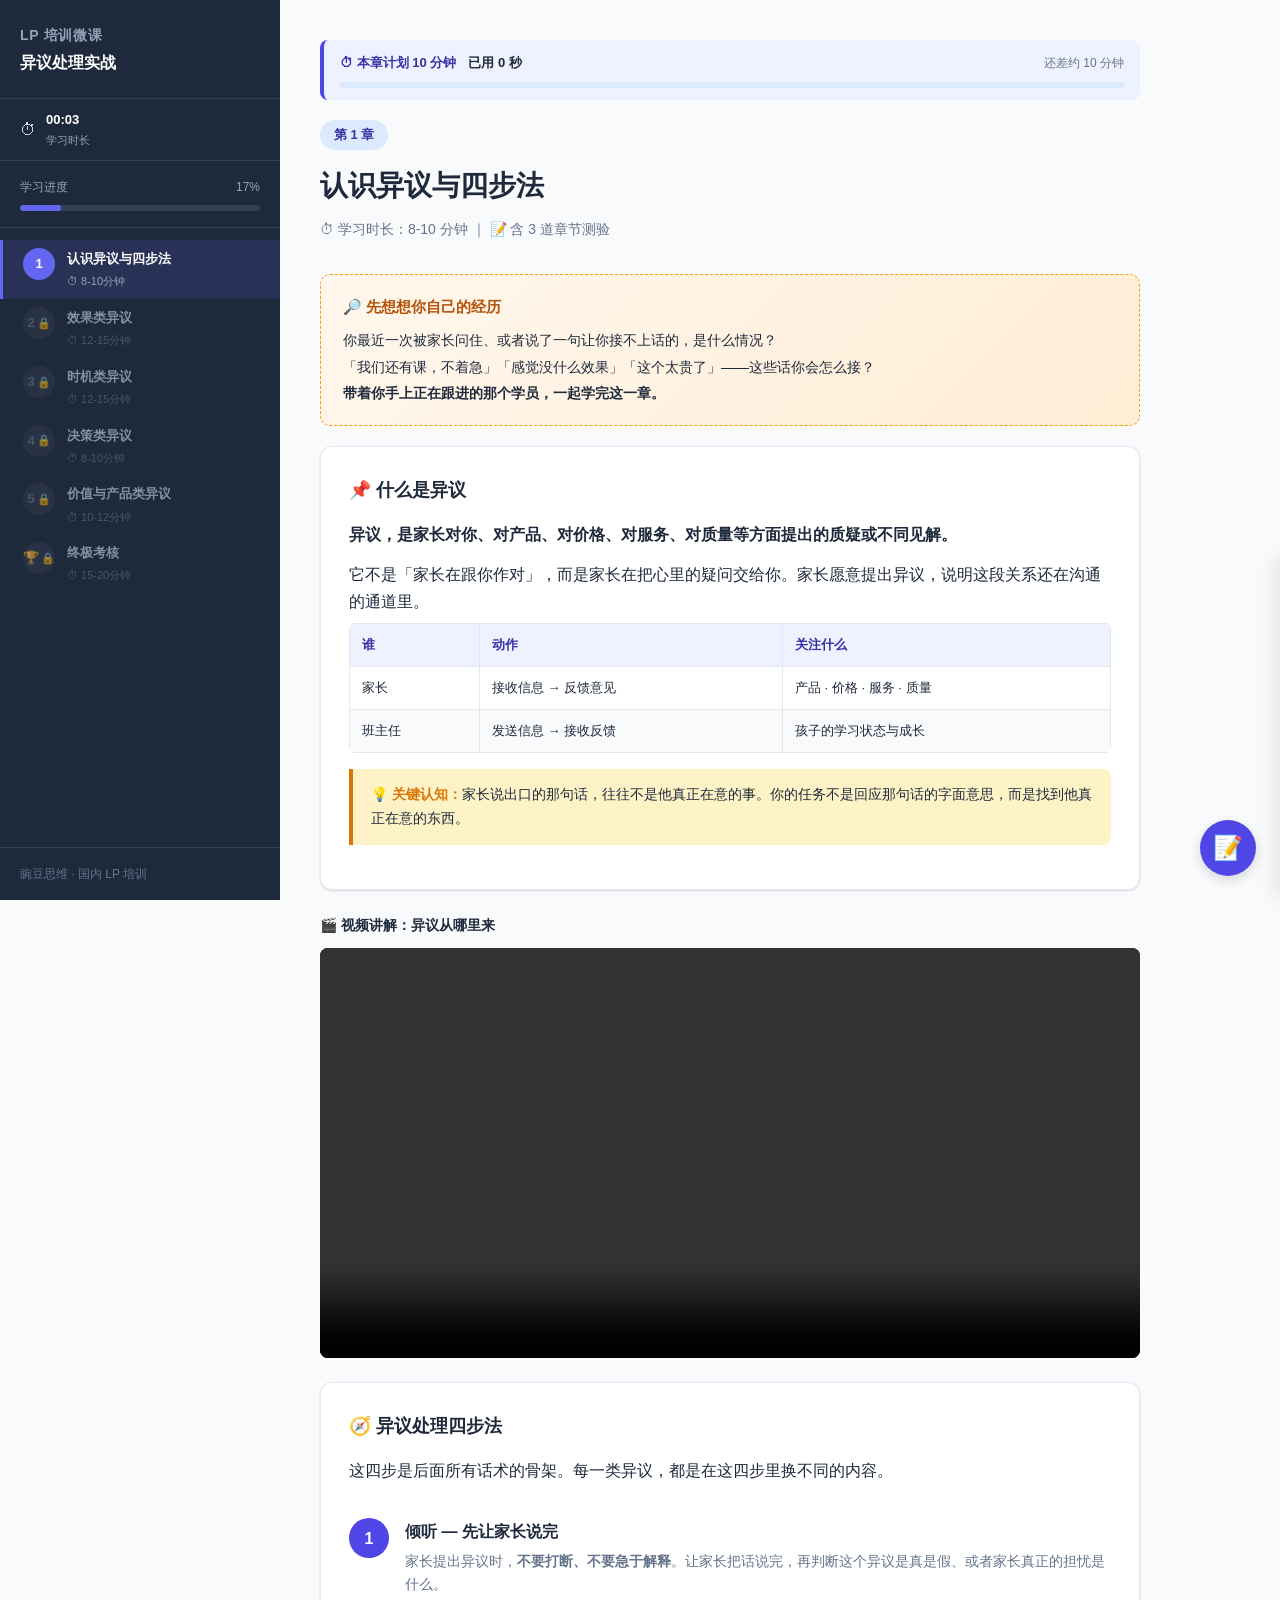
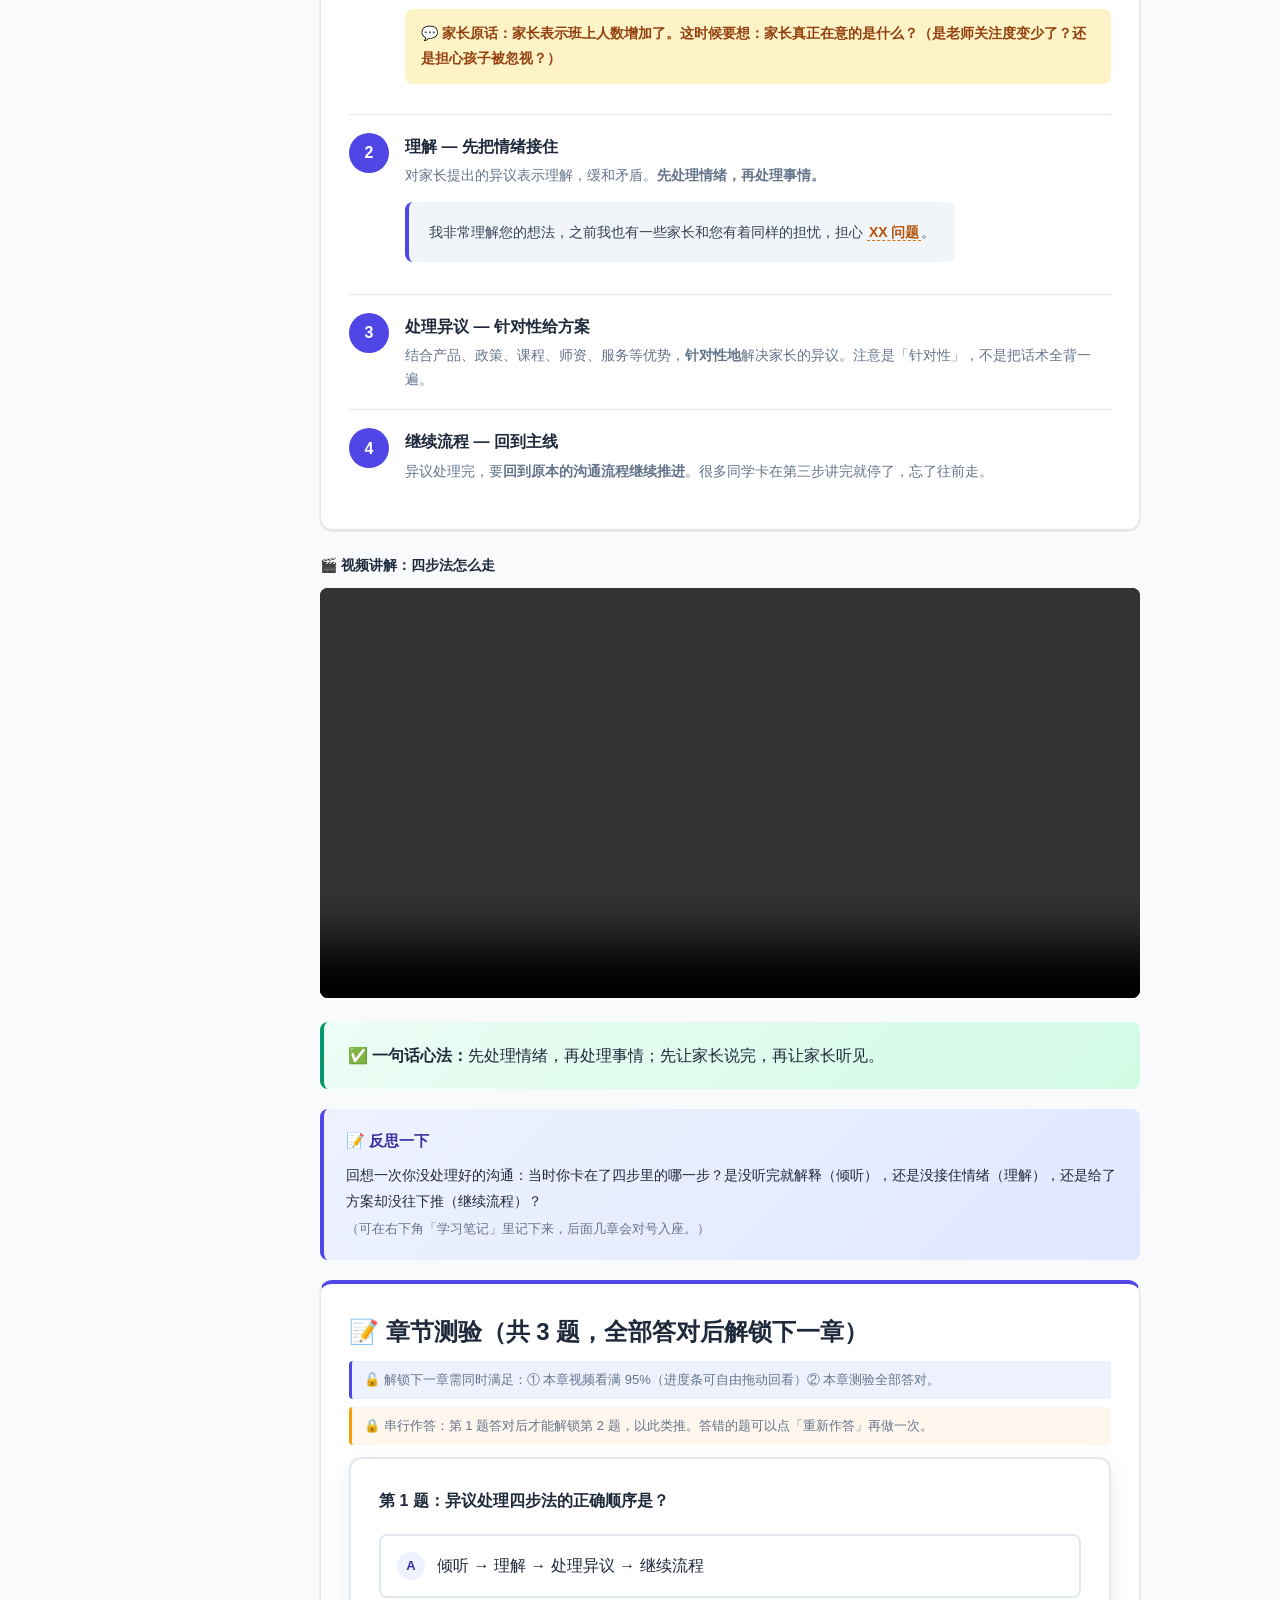
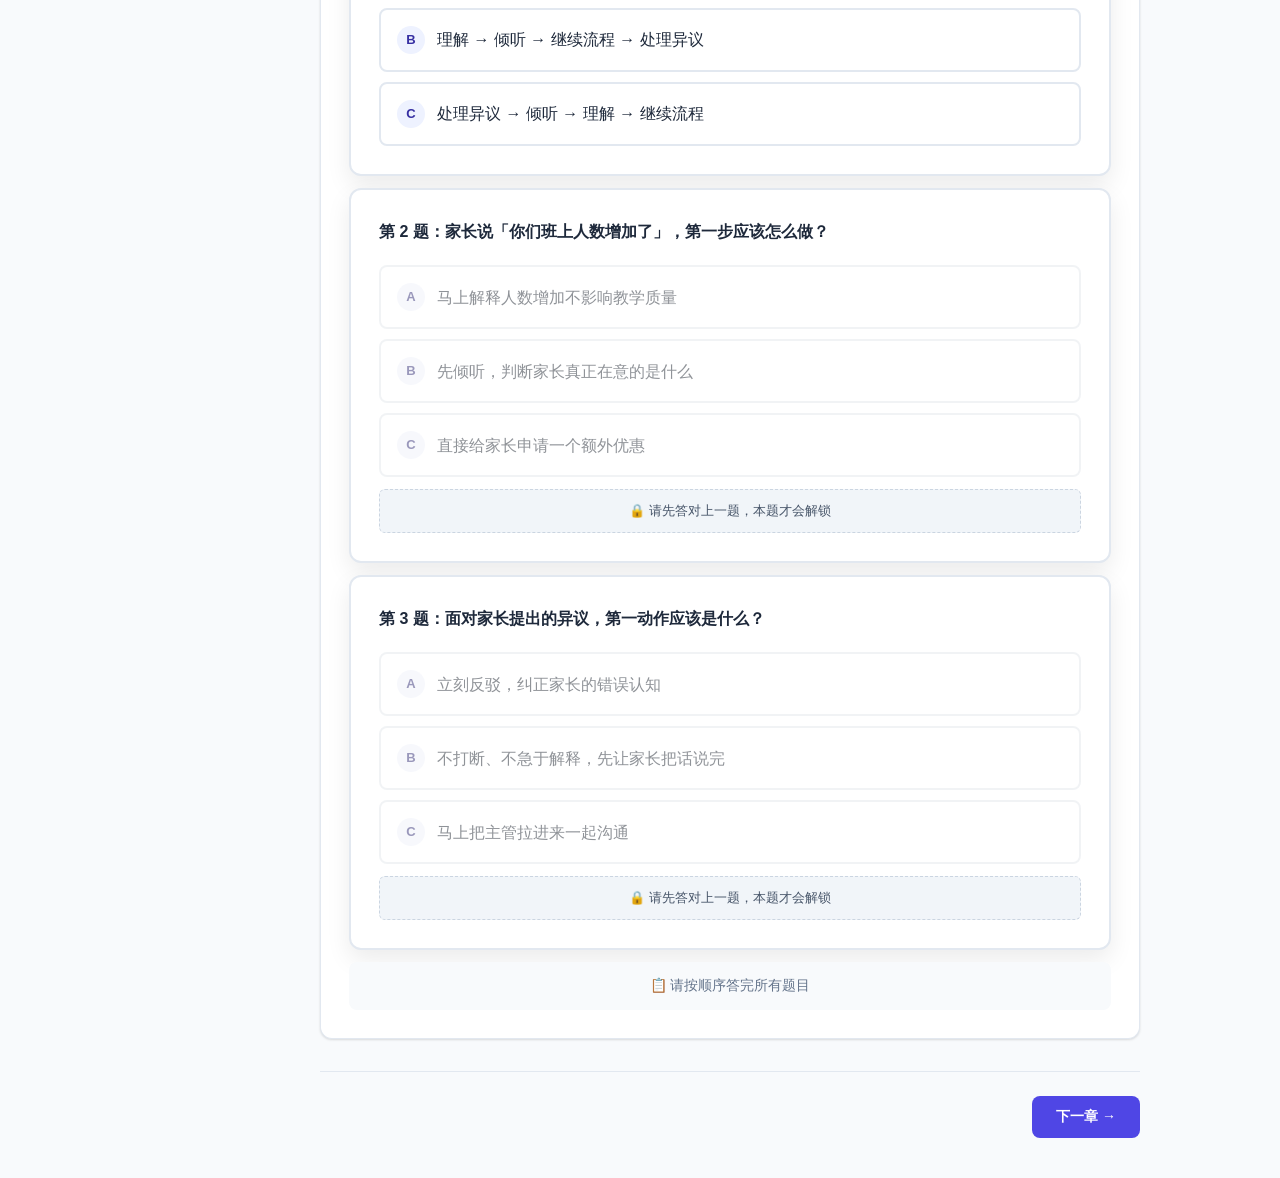
==== commit e5562c4a: "feat: 视频支持自由拖动进度条回看 + 新增章节计划时间跟踪（可拖动/进度/用时提醒）" ====
--- a/index.html
+++ b/index.html
@@ -1,1619 +1,1775 @@
-<!DOCTYPE html>
-<html lang="zh-CN">
-<head>
-<meta charset="UTF-8">
-<meta name="viewport" content="width=device-width, initial-scale=1.0">
-<meta name="description" content="面向线上少儿数学思维班主任（LP）的《异议处理实战》互动微课">
-<title>异议处理实战 · 班主任微课</title>
-<style>
-
-:root{--primary:#4F46E5;--primary-light:#EEF2FF;--primary-dark:#3730A3;--accent:#D97706;--accent-light:#FEF3C7;--success:#059669;--danger:#DC2626;--bg:#F8FAFC;--card:#FFFFFF;--text:#1E293B;--text-secondary:#64748B;--border:#E2E8F0;--shadow:0 1px 3px rgba(0,0,0,0.08),0 1px 2px rgba(0,0,0,0.06);--shadow-lg:0 10px 25px rgba(0,0,0,0.08);--radius:12px;--radius-sm:8px;--sidebar-bg:#1e293b;--sidebar-text:#cbd5e1;--sidebar-active:#6366f1}
-*{margin:0;padding:0;box-sizing:border-box}
-body{font-family:-apple-system,BlinkMacSystemFont,'Segoe UI','PingFang SC','Noto Sans HK',sans-serif;background:var(--bg);color:var(--text);line-height:1.7;display:flex;min-height:100vh}
-.sidebar{width:280px;min-width:280px;background:var(--sidebar-bg);color:var(--sidebar-text);display:flex;flex-direction:column;position:fixed;top:0;left:0;bottom:0;z-index:100;transition:transform 0.3s}
-.sidebar-close-btn{display:none;position:absolute;top:8px;right:12px;background:none;border:none;color:#94a3b8;font-size:20px;cursor:pointer;z-index:10;padding:8px;line-height:1}
-.sidebar-header{padding:24px 20px;border-bottom:1px solid rgba(255,255,255,0.1)}
-.sidebar-header h3{font-size:14px;color:#94a3b8;text-transform:uppercase;letter-spacing:.05em;margin-bottom:4px}
-.sidebar-header .course-title{font-size:16px;font-weight:700;color:#fff;line-height:1.4}
-.sidebar-progress{padding:16px 20px;border-bottom:1px solid rgba(255,255,255,0.1)}
-.progress-label{display:flex;justify-content:space-between;font-size:12px;color:#94a3b8;margin-bottom:8px}
-.progress-bar{height:6px;background:rgba(255,255,255,0.1);border-radius:3px;overflow:hidden}
-.progress-fill{height:100%;background:var(--sidebar-active);border-radius:3px;transition:width .5s ease;width:0%}
-.sidebar-nav{flex:1;overflow-y:auto;padding:12px 0}
-.nav-section{padding:8px 20px;cursor:pointer;display:flex;align-items:flex-start;gap:12px;transition:all .2s;border-left:3px solid transparent}
-.nav-section:hover{background:rgba(255,255,255,0.05)}
-.nav-section.active{background:rgba(99,102,241,0.15);border-left-color:var(--sidebar-active);color:#fff}
-.nav-section.completed{color:#94a3b8}
-.nav-section.completed .nav-icon{background:var(--success);color:#fff}
-.nav-section.locked{opacity:.45;cursor:not-allowed;pointer-events:none}
-.nav-section.locked .nav-icon{background:rgba(255,255,255,0.08);color:#64748b}
-.nav-icon{width:32px;height:32px;min-width:32px;border-radius:50%;background:rgba(255,255,255,0.1);display:flex;align-items:center;justify-content:center;font-size:13px;font-weight:700;color:var(--sidebar-text);transition:all .3s}
-.nav-section.active .nav-icon{background:var(--sidebar-active);color:#fff}
-.nav-info .nav-label{font-size:13px;font-weight:600}
-.nav-info .nav-sub{font-size:11px;color:#64748b;margin-top:2px}
-.nav-section.active .nav-info .nav-sub{color:#94a3b8}
-.sidebar-footer{padding:16px 20px;border-top:1px solid rgba(255,255,255,0.1);font-size:12px;color:#64748b}
-.study-timer{padding:10px 20px;border-bottom:1px solid rgba(255,255,255,0.1);display:flex;align-items:center;gap:10px;font-size:13px}
-.timer-icon{font-size:16px}
-.timer-display{color:#fff;font-weight:700;font-variant-numeric:tabular-nums}
-.timer-label{color:#94a3b8;font-size:11px}
-.main{margin-left:280px;flex:1;padding:40px;max-width:900px;min-width:0}
-.section{display:none;animation:fadeSlide .4s ease}
-.section.active{display:block}
-@keyframes fadeSlide{from{opacity:0;transform:translateY(12px)}to{opacity:1;transform:translateY(0)}}
-.section-header{margin-bottom:32px}
-.section-badge{display:inline-block;padding:4px 14px;background:#dbeafe;color:var(--primary-dark);border-radius:20px;font-size:13px;font-weight:600;margin-bottom:12px}
-.section-header h1{font-size:28px;font-weight:800;color:var(--text);margin-bottom:8px}
-.section-header .duration{font-size:14px;color:var(--text-secondary)}
-.card{background:var(--card);border-radius:var(--radius);padding:28px;margin-bottom:20px;box-shadow:var(--shadow);border:1px solid var(--border)}
-.card-title{font-size:18px;font-weight:700;margin-bottom:16px;color:var(--text)}
-.highlight-box{background:linear-gradient(135deg,#eff6ff,#dbeafe);border-left:4px solid var(--primary);padding:20px 24px;border-radius:var(--radius-sm);margin:20px 0}
-.highlight-box.warning{background:linear-gradient(135deg,#fef3c7,#fde68a);border-left-color:var(--accent)}
-.highlight-box.success{background:linear-gradient(135deg,#ecfdf5,#d1fae5);border-left-color:var(--success)}
-.script-block{background:#f1f5f9;padding:20px 24px;border-radius:var(--radius-sm);font-style:italic;color:#475569;position:relative;margin:16px 0;line-height:1.8}
-.script-block::before{content:'\01f399\00fe0f 话术范例';position:absolute;top:-10px;left:16px;background:#475569;color:#fff;padding:2px 10px;border-radius:10px;font-size:11px;font-style:normal}
-.flow-steps{display:flex;gap:16px;margin:20px 0;flex-wrap:wrap}
-.flow-step{flex:1;min-width:140px;background:var(--card);border:2px solid var(--border);border-radius:var(--radius-sm);padding:20px;text-align:center;box-shadow:var(--shadow)}
-.flow-step .step-num{width:36px;height:36px;border-radius:50%;background:var(--primary);color:#fff;display:inline-flex;align-items:center;justify-content:center;font-weight:700;font-size:14px;margin-bottom:12px}
-.flow-step h4{font-size:14px;font-weight:700;margin-bottom:8px}
-.flow-step p{font-size:13px;color:var(--text-secondary);line-height:1.6}
-.flow-arrow{display:flex;align-items:center;font-size:24px;color:var(--primary);font-weight:700}
-.strategy-grid{display:flex;gap:16px;margin:20px 0;flex-wrap:wrap}
-.strategy-card{flex:1;min-width:200px;background:var(--card);border:2px solid var(--border);border-radius:var(--radius-sm);padding:24px;text-align:center;box-shadow:var(--shadow)}
-.strategy-card .icon{font-size:36px;margin-bottom:12px}
-.strategy-card h4{font-size:16px;font-weight:700;margin-bottom:8px}
-.strategy-card p{font-size:13px;color:var(--text-secondary)}
-.step-list{counter-reset:step}
-.step-item{counter-increment:step;display:flex;gap:16px;align-items:flex-start;padding:18px 0;border-bottom:1px solid var(--border)}
-.step-item:last-child{border-bottom:none}
-.step-num-big{width:40px;height:40px;border-radius:50%;background:var(--primary);color:#fff;display:flex;align-items:center;justify-content:center;font-weight:700;font-size:16px;flex-shrink:0}
-.step-content h4{font-size:16px;color:var(--text);margin-bottom:4px}
-.step-content p{font-size:14px;color:var(--text-secondary)}
-.chat-scene{max-width:650px;margin:0 auto}
-.chat-msg{display:flex;gap:12px;margin-bottom:12px;align-items:flex-start}
-.chat-msg.lp{flex-direction:row}
-.chat-msg.parent{flex-direction:row-reverse}
-.chat-avatar{width:36px;height:36px;border-radius:50%;display:flex;align-items:center;justify-content:center;font-size:14px;flex-shrink:0;font-weight:700}
-.chat-msg.lp .chat-avatar{background:#EEF2FF;color:var(--primary-dark)}
-.chat-msg.parent .chat-avatar{background:#FEF3C7;color:var(--accent)}
-.chat-bubble{max-width:75%;padding:10px 14px;border-radius:14px;font-size:13px;line-height:1.6}
-.chat-msg.lp .chat-bubble{background:#F1F5F9;color:var(--text);border-bottom-left-radius:4px}
-.chat-msg.parent .chat-bubble{background:#EEF2FF;color:var(--text);border-bottom-right-radius:4px}
-.chat-label{font-size:11px;color:var(--text-secondary);margin-bottom:4px}
-.tab-wrap{display:flex;gap:4px;margin-bottom:16px;background:var(--border);border-radius:10px;padding:4px;flex-wrap:wrap}
-.tab-btn{flex:1;min-width:70px;padding:8px 12px;border:none;background:transparent;border-radius:8px;cursor:pointer;font-size:12px;font-weight:500;color:var(--text-secondary);transition:all .2s}
-.tab-btn.active{background:var(--card);color:var(--primary);font-weight:600;box-shadow:var(--shadow)}
-.tab-panel{display:none}
-.tab-panel.active{display:block}
-.highlight{background:linear-gradient(180deg,transparent 60%,#FEF08A 60%);padding:0 4px}
-.tips-box{background:var(--accent-light);border-left:4px solid var(--accent);padding:14px 18px;border-radius:0 8px 8px 0;margin:16px 0;font-size:14px}
-.tips-box strong{color:var(--accent)}
-.badge{display:inline-block;padding:3px 10px;border-radius:20px;font-size:12px;font-weight:600}
-.badge-primary{background:var(--primary-light);color:var(--primary)}
-.badge-warning{background:var(--accent-light);color:var(--accent)}
-.badge-success{background:#ECFDF5;color:var(--success)}
-.quiz-card{background:var(--card);border-radius:var(--radius);padding:28px;margin:12px 0;box-shadow:var(--shadow-lg);border:2px solid var(--border)}
-.quiz-card.locked .quiz-options{opacity:0.5;filter:grayscale(0.4);pointer-events:none}
-.quiz-card.locked .quiz-locked-hint{display:flex}
-.quiz-card:not(.locked) .quiz-locked-hint{display:none}
-.quiz-locked-hint{display:none;align-items:center;justify-content:center;padding:10px 14px;background:#f1f5f9;color:#475569;border-radius:6px;font-size:13px;margin-top:12px;border:1px dashed #cbd5e1}
-.quiz-question{font-size:16px;font-weight:600;margin-bottom:20px;line-height:1.7}
-.quiz-options{display:flex;flex-direction:column;gap:10px}
-.quiz-option{display:flex;align-items:center;gap:12px;padding:16px;border:2px solid var(--border);border-radius:var(--radius-sm);cursor:pointer;transition:all .2s;min-height:48px}
-.quiz-option:hover{border-color:var(--primary-light);background:#f0f7ff}
-.quiz-option.correct{border-color:var(--success)!important;background:#ecfdf5!important}
-.quiz-option.wrong{border-color:var(--danger)!important;background:#fef2f2!important}
-.quiz-option.disabled{opacity:.5;cursor:default;border-color:#e2e8f0;background:#f8fafc}
-.quiz-option.correct .quiz-option-label{background:var(--success);color:#fff}
-.quiz-option.wrong .quiz-option-label{background:var(--danger);color:#fff}
-.quiz-option-label{width:28px;height:28px;border-radius:50%;background:var(--primary-light);color:var(--primary-dark);display:flex;align-items:center;justify-content:center;font-weight:700;font-size:13px;flex-shrink:0}
-.quiz-feedback{display:none;margin-top:16px;padding:16px;border-radius:var(--radius-sm);font-size:14px;line-height:1.7}
-.quiz-feedback.show{display:block}
-.quiz-feedback.correct{background:#ecfdf5;color:#065f46}
-.quiz-feedback.wrong{background:#fef2f2;color:#991b1b}
-.final-task-container{background:var(--card);border-radius:var(--radius);padding:28px;box-shadow:var(--shadow-lg);border:2px solid var(--border)}
-.final-task-input{width:100%;min-height:180px;padding:16px;border:2px solid var(--border);border-radius:var(--radius-sm);font-size:14px;line-height:1.8;resize:vertical;font-family:inherit}
-.final-task-input:focus{outline:none;border-color:var(--primary);box-shadow:0 0 0 3px rgba(79,70,229,0.1)}
-.final-task-input:disabled{background:#f1f5f9;cursor:not-allowed}
-.char-counter{text-align:right;font-size:12px;color:var(--text-secondary);margin-top:6px}
-.ai-feedback-panel{display:none;margin-top:24px}
-.ai-feedback-panel.show{display:block}
-.score-display{text-align:center;margin:16px 0}
-.score-circle{width:80px;height:80px;border-radius:50%;display:inline-flex;align-items:center;justify-content:center;font-size:32px;font-weight:800;color:#fff}
-.score-circle.high{background:linear-gradient(135deg,#10b981,#059669)}
-.score-circle.medium{background:linear-gradient(135deg,#f59e0b,#d97706)}
-.score-circle.low{background:linear-gradient(135deg,#ef4444,#dc2626)}
-.eval-dimensions{display:flex;gap:16px;flex-wrap:wrap}
-.eval-dim{flex:1;min-width:150px;background:#f8fafc;border-radius:var(--radius-sm);padding:20px;text-align:center}
-.keywords-result{display:flex;flex-wrap:wrap;gap:6px;margin-top:10px;justify-content:center}
-.keyword-tag{display:inline-block;padding:2px 10px;border-radius:20px;font-size:12px;font-weight:500}
-.keyword-tag.found{background:#ecfdf5;color:#065f46}
-.keyword-tag.missing{background:#fef2f2;color:#991b1b}
-.dialogue-container{background:var(--card);border-radius:var(--radius);box-shadow:var(--shadow-lg);border:2px solid var(--border);overflow:hidden}
-.dialogue-header{padding:16px 20px;background:var(--primary-light);border-bottom:1px solid var(--border);font-weight:700;color:var(--primary-dark);display:flex;justify-content:space-between;align-items:center}
-.dialogue-messages{max-height:400px;overflow-y:auto;padding:16px 20px;min-height:150px}
-.dialogue-input-area{display:flex;padding:12px 20px;border-top:1px solid var(--border);gap:8px}
-.dialogue-input-area input{flex:1;padding:12px;border:2px solid var(--border);border-radius:var(--radius-sm);font-size:14px;font-family:inherit}
-.dialogue-input-area input:focus{outline:none;border-color:var(--primary)}
-.btn{padding:12px 24px;border:none;border-radius:var(--radius-sm);font-size:14px;font-weight:600;cursor:pointer;transition:all .2s;background:var(--primary);color:#fff}
-.btn:hover{background:var(--primary-dark);transform:translateY(-1px)}
-.btn-outline{background:var(--card);color:var(--primary);border:2px solid var(--primary)}
-.btn-outline:hover{background:var(--primary-light)}
-.btn-success{background:var(--success);color:#fff}
-.btn-sm{padding:8px 16px;font-size:13px}
-.btn:disabled{opacity:.5;cursor:not-allowed}
-.section-nav-buttons{display:flex;justify-content:space-between;margin-top:32px;padding-top:24px;border-top:1px solid var(--border)}
-.toast{position:fixed;top:20px;left:50%;transform:translateX(-50%);padding:12px 24px;border-radius:8px;color:#fff;font-size:14px;font-weight:600;z-index:9999;animation:slideDown .3s ease}
-.toast.warning{background:#d97706}
-.toast.success{background:#059669}
-.toast.error{background:#dc2626}
-@keyframes slideDown{from{opacity:0;transform:translateX(-50%) translateY(-20px)}to{opacity:1;transform:translateX(-50%) translateY(0)}}
-.notes-toggle{position:fixed;bottom:24px;right:24px;width:56px;height:56px;border-radius:50%;background:var(--primary);color:#fff;border:none;font-size:24px;cursor:pointer;box-shadow:0 4px 12px rgba(0,0,0,0.15);z-index:90}
-.notes-panel{position:fixed;bottom:0;right:0;width:340px;background:var(--card);border-left:1px solid var(--border);border-top:1px solid var(--border);box-shadow:-4px -4px 20px rgba(0,0,0,0.1);padding:20px;transform:translateX(100%);transition:transform .3s;z-index:200}
-.notes-panel.open{transform:translateX(0)}
-.notes-panel textarea{width:100%;height:200px;padding:12px;border:1px solid var(--border);border-radius:var(--radius-sm);font-size:13px;font-family:inherit;resize:vertical}
-.cert-overlay{display:none;position:fixed;inset:0;background:rgba(0,0,0,0.6);z-index:999;justify-content:center;align-items:center}
-.cert-paper{background:#fff;width:700px;padding:48px 36px;text-align:center;border-radius:12px;box-shadow:0 20px 60px rgba(0,0,0,0.2)}
-.cert-paper h1{font-size:28px;color:#3730A3;margin-bottom:4px}
-.cert-paper .sub{font-size:12px;color:#64748b;letter-spacing:.1em;margin-bottom:24px}
-.cert-paper .body{font-size:15px;line-height:2;color:#1e293b}
-.cert-paper .name{display:inline-block;border-bottom:2px solid #4F46E5;min-width:120px;padding:4px 12px;margin:0 4px}
-.cert-paper .course{font-weight:700;color:#3730A3;margin:8px 0}
-.cert-paper .score{margin:20px 0 4px;font-size:16px;font-weight:600;color:#10b981}
-.cert-paper .final-score{margin:4px 0 20px;font-size:14px;font-weight:600;color:#3730A3}
-.cert-footer{display:flex;justify-content:space-between;font-size:12px;color:#64748b;margin-top:32px;border-top:1px solid #e2e8f0;padding-top:16px}
-.cert-actions{margin-top:24px;display:flex;gap:12px;justify-content:center}
-.ch3-textarea{width:100%;min-height:220px;padding:16px;border:2px solid var(--border);border-radius:var(--radius-sm);font-size:14px;line-height:1.8;resize:vertical;font-family:inherit}
-.ch3-textarea:focus{outline:none;border-color:var(--primary);box-shadow:0 0 0 3px rgba(79,70,229,0.1)}
-.practice-textarea{width:100%;min-height:280px;padding:16px;border:2px solid var(--border);border-radius:var(--radius-sm);font-size:14px;line-height:1.8;resize:vertical;font-family:inherit;box-sizing:border-box}
-.practice-textarea:focus{outline:none;border-color:var(--primary);box-shadow:0 0 0 3px rgba(79,70,229,0.1)}
-.ch3-ref-panel{display:none;margin-top:16px}
-.ch3-ref-panel.show{display:block}
-.course-img{max-width:100%;border-radius:var(--radius-sm);box-shadow:var(--shadow);margin:16px 0;border:1px solid var(--border)}
-.mobile-header{display:none;position:fixed;top:0;left:0;right:0;background:var(--sidebar-bg);color:#fff;padding:12px 16px;z-index:99;align-items:center;justify-content:space-between}
-.sidebar-overlay{display:none;position:fixed;inset:0;background:rgba(0,0,0,0.5);z-index:99}
-.typing-indicator{display:flex;gap:4px;padding:10px 14px;background:#EEF2FF;border-radius:14px;border-bottom-right-radius:4px;width:fit-content}
-.typing-indicator span{width:8px;height:8px;background:#94a3b8;border-radius:50%;animation:typing 1.4s infinite ease-in-out}
-.typing-indicator span:nth-child(2){animation-delay:.2s}
-.typing-indicator span:nth-child(3){animation-delay:.4s}
-@keyframes typing{0%,80%,100%{transform:scale(.6);opacity:.4}40%{transform:scale(1);opacity:1}}
-.dialogue-meta{display:flex;gap:8px;align-items:center;flex-wrap:wrap}
-.final-actions{flex-wrap:wrap}
-.final-call-btn{padding:14px 28px;font-size:16px;display:inline-flex;align-items:center;gap:8px}
-.final-score-grid{display:grid;grid-template-columns:repeat(4,1fr);gap:12px;margin:16px 0}
-.final-score-card{background:#f8fafc;border-radius:var(--radius-sm);padding:16px;text-align:center}
-.final-score-card .score{font-size:24px;font-weight:800;color:var(--primary)}
-.final-score-card .label{font-size:12px;color:var(--text-secondary);margin-top:4px}
-.final-feedback-text{background:#f8fafc;border-radius:var(--radius-sm);padding:16px;font-size:14px;line-height:1.7;margin-top:16px}
-.sidebar-overlay.show{display:block}
-/* 移动端优化：表格横向滚动、评分卡2列、价格表最小宽度 */
-.table-wrap{overflow-x:auto;-webkit-overflow-scrolling:touch;margin:8px 0;border-radius:6px}
-.table-wrap table{min-width:680px}
-.final-score-grid{grid-template-columns:repeat(4,1fr)}
-@media(max-width:1024px){.sidebar{transform:translateX(-100%)}.sidebar.open{transform:translateX(0)}.sidebar-close-btn{display:block}.main{margin-left:0;padding:24px 16px;padding-top:60px}.mobile-header{display:flex}.eval-dimensions{flex-direction:column}.cert-paper{width:95%;padding:24px 16px}.flow-steps{flex-direction:column}.flow-arrow{transform:rotate(90deg);justify-content:center}.final-score-grid{grid-template-columns:repeat(2,1fr)}}
-@media(max-width:480px){.quiz-option{padding:12px}.quiz-question{font-size:15px}.dialogue-header{flex-direction:column;align-items:flex-start;gap:8px}.section-header h1{font-size:24px}.final-call-btn{width:100%;justify-content:center}.final-actions{flex-direction:column}.final-actions .btn{width:100%;justify-content:center}.cert-paper{padding:24px 12px}.cert-paper h1{font-size:22px}}
-
-/* ============================================================
-   《异议处理》微课 · 补充样式（叠加在参照课基础样式之上）
-   ============================================================ */
-
-/* 视频 */
-.video-wrapper{margin:24px 0;position:relative}
-.video-label{font-size:14px;font-weight:600;color:var(--text);margin-bottom:10px}
-video{width:100%;border-radius:var(--radius-sm);background:#000;display:block}
-
-/* 视频观看状态角标 */
-.video-flag{display:inline-block;font-size:12px;font-weight:600;padding:3px 10px;border-radius:999px;
-  background:#FEF3C7;color:#B45309;border:1px solid #FCD34D;margin-bottom:8px}
-.video-flag.done{background:#ECFDF5;color:#065F46;border-color:#A7F3D0}
-
-/* 章节视频观看进度条 */
-.video-status-bar{font-size:13px;line-height:1.7;padding:10px 14px;border-radius:8px;margin:20px 0;
-  background:#FFFBEB;border-left:4px solid var(--accent)}
-.video-status-bar .vs-ok{color:#065F46;font-weight:600}
-.video-status-bar .vs-pending{color:#92400E;font-weight:600}
-
-/* 侧边栏锁定项：加锁图标与禁止指针，并在 hover 时提示原因 */
-.nav-section.locked{cursor:not-allowed;opacity:.6}
-.nav-section.locked .nav-icon::after{content:'🔒';font-size:11px;margin-left:2px}
-
-/* 话术模板（可填空位） */
-.script-tpl{background:#F1F5F9;border-left:4px solid var(--primary);padding:16px 20px;border-radius:8px;font-size:14px;line-height:2;color:#334155;margin:14px 0}
-.script-tpl .var{color:#B45309;font-weight:700;border-bottom:1px dashed #D97706;padding:0 2px}
-
-/* 家长原话（案例驱动） */
-.quote-line{background:#FEF3C7;border-radius:8px;padding:12px 16px;font-weight:600;color:#92400E;margin:12px 0;font-size:14px;line-height:1.8}
-.quote-line::before{content:'💬 家长原话：';font-weight:700}
-
-/* 反思框（成人学习：反思与经验激活） */
-.reflect-box{background:linear-gradient(135deg,#EEF2FF,#E0E7FF);border-left:4px solid var(--primary);padding:18px 22px;border-radius:8px;margin:20px 0;font-size:14px;line-height:1.9}
-.reflect-box .rt{font-weight:700;color:var(--primary-dark);display:block;margin-bottom:6px;font-size:15px}
-
-/* 场景激活框（章首） */
-.activate-box{background:linear-gradient(135deg,#FFF7ED,#FFEDD5);border:1px dashed #F59E0B;border-radius:10px;padding:18px 22px;margin:0 0 20px;font-size:14px;line-height:1.9}
-.activate-box .at{font-weight:700;color:#B45309;display:block;margin-bottom:6px;font-size:15px}
-
-/* 表格 */
-table{width:100%;border-collapse:collapse;font-size:13px}
-table th,table td{border:1px solid var(--border);padding:10px 12px;text-align:left;vertical-align:top;line-height:1.7}
-table th{background:#EEF2FF;font-weight:700;color:var(--primary-dark);white-space:nowrap}
-table tbody tr:nth-child(even) td{background:#F8FAFC}
-
-/* 四步法流程图（横向箭头） */
-.flow-steps.vertical{flex-direction:column}
-.flow-steps.vertical .flow-arrow{transform:rotate(90deg);align-self:center}
-
-/* 对比卡（性价比五对比） */
-.compare-grid{display:flex;gap:14px;flex-wrap:wrap;margin:18px 0}
-.compare-card{flex:1;min-width:200px;background:var(--card);border:1px solid var(--border);border-top:4px solid var(--primary);border-radius:var(--radius-sm);padding:18px;box-shadow:var(--shadow)}
-.compare-card h4{font-size:15px;font-weight:700;margin-bottom:8px;color:var(--primary-dark)}
-.compare-card p{font-size:13px;color:var(--text-secondary);line-height:1.75}
-
-/* 终极考核 · 填空题 */
-.fill-card{background:var(--card);border:2px solid var(--border);border-radius:var(--radius);padding:24px 28px;margin:16px 0;box-shadow:var(--shadow)}
-.fill-card.ok{border-color:var(--success);background:#F6FEFB}
-.fill-card .quiz-question{margin-bottom:14px}
-.fill-row{display:flex;gap:12px;align-items:center;flex-wrap:wrap}
-.fill-input{flex:1;min-width:180px;padding:12px 16px;border:2px solid var(--border);border-radius:var(--radius-sm);font-size:15px;font-family:inherit;line-height:1.5}
-.fill-input:focus{border-color:var(--primary-light);outline:none;box-shadow:0 0 0 3px rgba(99,102,241,.12)}
-.fill-input:disabled{background:#F1F5F9;color:#065F46;font-weight:600;border-color:#A7F3D0}
-.fill-hint{display:block;margin-top:8px;color:#92400E;background:#FFFBEB;border-left:3px solid var(--accent);padding:8px 12px;border-radius:0 6px 6px 0;font-size:13px;line-height:1.7}
-
-/* 章节测验里的「答错重做」提示区 */
-.quiz-retry{margin-top:10px}
-.quiz-retry .btn{margin-left:0}
-
-/* 练习得分面板 */
-.practice-score-panel{display:none;margin-top:20px;padding:20px;background:#F8FAFC;border:1px solid var(--border);border-radius:10px}
-.practice-score-total{margin-top:14px;padding:14px;border-radius:8px;font-size:14px;font-weight:600;text-align:center}
-
-/* 视频未就绪提示 */
-.video-placeholder{background:#0F172A;color:#94A3B8;border-radius:8px;padding:28px;text-align:center;font-size:13px}
-
-@media (max-width:1024px){
-  .compare-grid,.flow-steps{flex-direction:column}
-  .compare-card{min-width:0}
-  .script-tpl,.quote-line,.reflect-box,.activate-box{font-size:13px;padding:14px 16px}
-  table{font-size:12px}
-  table th,table td{padding:8px}
-  /* 移动端：表头允许换行，表格设最小宽度后在 .table-wrap 内横向滚动，
-     避免列被压扁到不可读 */
-  table th{white-space:normal}
-  .table-wrap table{min-width:520px}
-
-  /* 移动端：章节按钮固定为底部操作栏，并为 sticky 栏预留底部空间，
-     避免遮挡对话输入区与练习输入框 */
-  .main{padding-bottom:100px}
-  .section-nav-buttons{flex-direction:column;gap:10px;position:sticky;bottom:0;z-index:20;
-    background:var(--bg);padding:12px 0;border-top:1px solid var(--border);margin-top:24px}
-  .section-nav-buttons>div{width:100%}
-  .section-nav-buttons .btn{width:100%;text-align:center;padding:14px 24px;font-size:15px}
-  .dialogue-input-area{padding-bottom:4px}
-  .practice-textarea{min-height:150px}
-
-  /* 填空题在窄屏改为竖排，提交按钮占满整行 */
-  .fill-card{padding:18px 16px}
-  .fill-row{flex-direction:column;align-items:stretch}
-  .fill-row .btn,.fill-input{width:100%}
-
-  /* 视频状态条窄屏收紧内边距 */
-  .video-status-bar{font-size:12.5px;padding:10px 12px}
-}
-
-</style>
-</head>
-<body>
-<!-- Sidebar -->
-<div class="sidebar" id="sidebar">
-<button class="sidebar-close-btn" onclick="toggleSidebar()">✕</button>
-<div class="sidebar-header"><h3>LP 培训微课</h3><div class="course-title">异议处理实战</div></div>
-<div class="study-timer"><span class="timer-icon">⏱</span><div><div class="timer-display" id="timerDisplay">00:00</div><div class="timer-label">学习时长</div></div></div>
-<div class="sidebar-progress"><div class="progress-label"><span>学习进度</span><span id="progressPercent">0%</span></div><div class="progress-bar"><div class="progress-fill" id="progressFill"></div></div></div>
-<div class="sidebar-nav" id="sidebarNav"></div>
-<div class="sidebar-footer">豌豆思维 · 国内 LP 培训</div>
-</div>
-<div class="sidebar-overlay" id="sidebarOverlay" onclick="toggleSidebar()"></div>
-<div class="mobile-header" id="mobileHeader"><button style="background:none;border:none;color:#fff;font-size:20px;cursor:pointer" onclick="toggleSidebar()">☰</button><span style="font-weight:700;font-size:15px" id="mhTitle">异议处理实战</span><span style="font-size:13px;color:#94a3b8" id="mhTimer">⏱ 00:00</span></div>
-<div class="main" id="mainContent"></div>
-
-<!-- Certificate -->
-<div class="cert-overlay" id="certOverlay">
-<div class="cert-paper" id="certPaper">
-<h1>🏆 结业证书</h1><div class="sub">CERTIFICATE OF COMPLETION</div>
-<div class="body"><p>兹证明</p><p class="name" id="certStudentName">请填写姓名</p><p>已完成 豌豆思维 班主任培训课程</p><p class="course">「异议处理实战」</p><p class="score" id="certScore">综合评定：通过</p><p class="final-score" id="certFinalScore">终极考核得分：-- 分</p>
-<div class="cert-name-edit" id="certNameEdit" style="display:none;margin:16px auto 0;max-width:280px"><input type="text" id="certNameInput" placeholder="请输入你的姓名" style="width:100%;padding:10px 14px;border:2px solid var(--border);border-radius:8px;font-size:14px;font-family:inherit;text-align:center" maxlength="20"><button class="btn btn-sm" style="margin-top:10px;width:100%" onclick="saveCertName()">✍️ 确认姓名</button></div></div>
-<div class="cert-footer"><span id="certDate"></span><span>豌豆思维</span></div>
-<div class="cert-actions"><button class="btn" onclick="printCertificate()">🖨️ 打印证书</button><button class="btn btn-outline" onclick="closeCertificate()">关闭</button></div>
-</div></div>
-
-<button class="notes-toggle" onclick="toggleNotes()">📝</button>
-<div class="notes-panel" id="notesPanel">
-<h3>📝 学习笔记 — <span id="notesChapterLabel" style="font-weight:400;font-size:13px;color:var(--text-secondary)"></span></h3>
-<textarea id="notesTextarea" placeholder="在这里记录你的学习心得..."></textarea>
-<button class="btn btn-outline" onclick="toggleNotes()" style="margin-top:12px;width:100%">关闭</button>
-</div>
-
-<!-- ===== 课程数据（JSON） ===== -->
-<script id="appDataJson" type="application/json">{"title":"异议处理实战","lsPrefix":"cn_lp_objection","orgName":"豌豆思维","aiBaseUrl":"https://api.xiaomimimo.com/v1","aiModel":"mimo-v2.5-pro","allowedHosts":["ruanqiaoyun0-a11y.github.io","localhost","127.0.0.1"],"sections":[{"id":"s1","title":"认识异议与四步法","duration":"8-10分钟","icon":"1","type":"content_quiz","content":"\n<div class=\"section-header\">\n  <span class=\"section-badge\">第 1 章</span>\n  <h1>认识异议与四步法</h1>\n  <p class=\"duration\">⏱ 学习时长：8-10 分钟 ｜ 📝 含 3 道章节测验</p>\n</div>\n\n<div class=\"activate-box\">\n  <span class=\"at\">🔎 先想想你自己的经历</span>\n  你最近一次被家长问住、或者说了一句让你接不上话的，是什么情况？<br>\n  「我们还有课，不着急」「感觉没什么效果」「这个太贵了」——这些话你会怎么接？<br>\n  <strong>带着你手上正在跟进的那个学员，一起学完这一章。</strong>\n</div>\n\n<div class=\"card\">\n  <h2 class=\"card-title\">📌 什么是异议</h2>\n  <p><strong>异议，是家长对你、对产品、对价格、对服务、对质量等方面提出的质疑或不同见解。</strong></p>\n  <p style=\"margin-top:12px;\">它不是「家长在跟你作对」，而是家长在把心里的疑问交给你。家长愿意提出异议，说明这段关系还在沟通的通道里。</p>\n  <div class=\"table-wrap\">\n    <table>\n      <thead><tr><th>谁</th><th>动作</th><th>关注什么</th></tr></thead>\n      <tbody>\n        <tr><td>家长</td><td>接收信息 → 反馈意见</td><td>产品 · 价格 · 服务 · 质量</td></tr>\n        <tr><td>班主任</td><td>发送信息 → 接收反馈</td><td>孩子的学习状态与成长</td></tr>\n      </tbody>\n    </table>\n  </div>\n  <div class=\"tips-box\">💡 <strong>关键认知：</strong>家长说出口的那句话，往往不是他真正在意的事。你的任务不是回应那句话的字面意思，而是找到他真正在意的东西。</div>\n</div>\n\n<div class=\"video-wrapper\">\n  <div class=\"video-label\">🎬 视频讲解：异议从哪里来</div>\n  <video controls preload=\"metadata\" playsinline webkit-playsinline><source src=\"ch1_v1.mp4\" type=\"video/mp4\"></video>\n</div>\n\n<div class=\"card\">\n  <h2 class=\"card-title\">🧭 异议处理四步法</h2>\n  <p style=\"margin-bottom:16px;\">这四步是后面所有话术的骨架。每一类异议，都是在这四步里换不同的内容。</p>\n  <div class=\"step-list\">\n    <div class=\"step-item\">\n      <div class=\"step-num-big\">1</div>\n      <div class=\"step-content\">\n        <h4>倾听 — 先让家长说完</h4>\n        <p>家长提出异议时，<strong>不要打断、不要急于解释</strong>。让家长把话说完，再判断这个异议是真是假、或者家长真正的担忧是什么。</p>\n        <div class=\"quote-line\">家长表示班上人数增加了。这时候要想：家长真正在意的是什么？（是老师关注度变少了？还是担心孩子被忽视？）</div>\n      </div>\n    </div>\n    <div class=\"step-item\">\n      <div class=\"step-num-big\">2</div>\n      <div class=\"step-content\">\n        <h4>理解 — 先把情绪接住</h4>\n        <p>对家长提出的异议表示理解，缓和矛盾。<strong>先处理情绪，再处理事情。</strong></p>\n        <div class=\"script-tpl\">我非常理解您的想法，之前我也有一些家长和您有着同样的担忧，担心 <span class=\"var\">XX 问题</span>。</div>\n      </div>\n    </div>\n    <div class=\"step-item\">\n      <div class=\"step-num-big\">3</div>\n      <div class=\"step-content\">\n        <h4>处理异议 — 针对性给方案</h4>\n        <p>结合产品、政策、课程、师资、服务等优势，<strong>针对性地</strong>解决家长的异议。注意是「针对性」，不是把话术全背一遍。</p>\n      </div>\n    </div>\n    <div class=\"step-item\">\n      <div class=\"step-num-big\">4</div>\n      <div class=\"step-content\">\n        <h4>继续流程 — 回到主线</h4>\n        <p>异议处理完，要<strong>回到原本的沟通流程继续推进</strong>。很多同学卡在第三步讲完就停了，忘了往前走。</p>\n      </div>\n    </div>\n  </div>\n</div>\n\n<div class=\"video-wrapper\">\n  <div class=\"video-label\">🎬 视频讲解：四步法怎么走</div>\n  <video controls preload=\"metadata\" playsinline webkit-playsinline><source src=\"ch1_v2.mp4\" type=\"video/mp4\"></video>\n</div>\n\n<div class=\"highlight-box success\">\n  <strong>✅ 一句话心法：</strong>先处理情绪，再处理事情；先让家长说完，再让家长听见。\n</div>\n\n<div class=\"reflect-box\">\n  <span class=\"rt\">📝 反思一下</span>\n  回想一次你没处理好的沟通：当时你卡在了四步里的哪一步？是没听完就解释（倾听），还是没接住情绪（理解），还是给了方案却没往下推（继续流程）？<br>\n  <span style=\"color:var(--text-secondary);font-size:13px;\">（可在右下角「学习笔记」里记下来，后面几章会对号入座。）</span>\n</div>\n"},{"id":"s2","title":"效果类异议","duration":"12-15分钟","icon":"2","type":"content_quiz","content":"\n<div class=\"section-header\">\n  <span class=\"section-badge\">第 2 章</span>\n  <h1>效果类异议：「没看到效果」与「不想学了」</h1>\n  <p class=\"duration\">⏱ 学习时长：12-15 分钟 ｜ 📝 含 3 道章节测验</p>\n</div>\n\n<div class=\"activate-box\">\n  <span class=\"at\">🔎 先想想你自己的经历</span>\n  你手上有没有这样的学员：出勤一直很好、作业也在做，可家长就是说「感觉没什么效果」？<br>\n  这类异议是续费期最高频、也最难接的一类。<strong>难，不是因为家长不讲道理，而是因为思维的进步本来就不好被看见。</strong>\n</div>\n\n<div class=\"card\">\n  <h2 class=\"card-title\">💬 家长原话与解决思路</h2>\n  <div class=\"quote-line\">目前没有看到明显的效果。</div>\n  <div class=\"strategy-grid\">\n    <div class=\"strategy-card\"><div class=\"icon\">🤝</div><h4>同理家长的着急</h4><p>先承认「花了时间和精力，当然期待看到进步」</p></div>\n    <div class=\"strategy-card\"><div class=\"icon\">🛠️</div><h4>解决效果问题</h4><p>按出错版块分型，给具体可执行的方案</p></div>\n    <div class=\"strategy-card\"><div class=\"icon\">🔍</div><h4>放大孩子的进步</h4><p>把家长没注意到的变化说出来</p></div>\n    <div class=\"strategy-card\"><div class=\"icon\">💡</div><h4>理念教育</h4><p>讲清思维效果为什么「隐匿而周期长」</p></div>\n  </div>\n</div>\n\n<div class=\"video-wrapper\">\n  <div class=\"video-label\">🎬 视频讲解：效果异议的四条解决思路</div>\n  <video controls preload=\"metadata\" playsinline webkit-playsinline><source src=\"ch2_v1.mp4\" type=\"video/mp4\"></video>\n</div>\n\n<div class=\"card\">\n  <h2 class=\"card-title\">🗣️ 第一步：先同理，再问诊</h2>\n  <div class=\"script-tpl\">XX 妈妈，我们花了时间和精力，都非常期待看到孩子的进步。您提到目前还没有看到多大的效果，<span class=\"var\">我也能理解您的着急</span>。</div>\n  <p style=\"font-size:13px;color:var(--text-secondary);\">不要急着说「其实孩子进步很大」——先接住着急，再往下问诊。</p>\n</div>\n\n<div class=\"card\">\n  <h2 class=\"card-title\">🧩 第二步：按版块分型给方案</h2>\n  <div class=\"tab-wrap\">\n    <button class=\"tab-btn active\" onclick=\"switchTab(this,'tab-c2-1')\">成绩不好</button>\n    <button class=\"tab-btn\" onclick=\"switchTab(this,'tab-c2-2')\">学过又忘</button>\n    <button class=\"tab-btn\" onclick=\"switchTab(this,'tab-c2-3')\">坐不住 / 习惯差</button>\n    <button class=\"tab-btn\" onclick=\"switchTab(this,'tab-c2-4')\">家长忘了督促</button>\n  </div>\n\n  <div class=\"tab-panel active\" id=\"tab-c2-1\">\n    <p style=\"margin-bottom:10px;\"><strong>先拿到证据，再定位版块。</strong></p>\n    <div class=\"script-tpl\">宝贝妈妈，孩子卷子您有看到吗？您可以拍照发在群里，我跟老师看一下，分析下孩子哪个版块出了问题。</div>\n    <div class=\"table-wrap\">\n      <table>\n        <thead><tr><th>出错版块</th><th>问题本质</th><th>给你的动作</th></tr></thead>\n        <tbody>\n          <tr><td>计算</td><td>熟练度与准确率不足</td><td>发题库，带家长打卡：每天 10 道题，限定时间，要求准确率</td></tr>\n          <tr><td>几何</td><td>空间想象能力还需要锻炼</td><td>光刷题换个形式还是不会。要直观让孩子去看、去理解，配合图形拼搭练习，锻炼图形感知能力</td></tr>\n          <tr><td>应用</td><td>把文字信息转成能理解的形式的能力弱</td><td>先定位哪类应用题，发相关课件与练习；上课用草稿纸同步画图分析。例如过河问题，豌豆用动画让孩子真实看到划船往返时船上怎么载人</td></tr>\n        </tbody>\n      </table>\n    </div>\n  </div>\n\n  <div class=\"tab-panel\" id=\"tab-c2-2\">\n    <div class=\"script-tpl\">宝贝妈妈，这个是很正常的事情。连我们大人今天学的内容，要是长时间不用，过几天就会忘，更何况是小朋友呢？</div>\n    <p style=\"margin:12px 0;\"><strong>理论基础：艾宾浩斯遗忘曲线</strong> —— 孩子学到的知识点，当天就会遗忘 2/3。要让它成为永久记忆，练习就很重要。</p>\n    <div class=\"tips-box\">🕐 <strong>关键记忆周期：</strong>学完的 20 分钟、第 1 天、第 7 天、第 1 个月、第 3 个月。豌豆的练习设计正好契合这个周期。</div>\n    <div class=\"table-wrap\">\n      <table>\n        <thead><tr><th>豌豆的四类练习</th><th>什么时候做</th></tr></thead>\n        <tbody>\n          <tr><td>课后自动生成的 6 道练习题</td><td>课程结束后立马做（<strong>必做</strong>）</td></tr>\n          <tr><td>老师在群里发的拓展题</td><td>当天或第二天做</td></tr>\n          <tr><td>线上专题测评 + 线下豌豆宝典</td><td>建议两个星期做一次（题量少、题型新颖，对思维灵活性要求高）</td></tr>\n          <tr><td>寄送的强化练习册</td><td>大概 3 个月做一次（题量较大、更有针对性）</td></tr>\n        </tbody>\n      </table>\n    </div>\n    <p style=\"font-size:13px;color:var(--text-secondary);\">提醒家长把资料整理出来放在孩子书架上，定个闹钟；同时告诉家长「我也会提醒您」。</p>\n  </div>\n\n  <div class=\"tab-panel\" id=\"tab-c2-3\">\n    <p style=\"margin-bottom:10px;\">先明确一件事：<strong>这个问题不管在哪里学都可能出现。既然发现了，我们就要解决掉。</strong></p>\n    <p style=\"margin-bottom:10px;\">然后问一句：「妈妈您这边有了解孩子为什么会上课坐不住 / 课后作业不爱做吗？」</p>\n    <div class=\"step-list\">\n      <div class=\"step-item\"><div class=\"step-num-big\">A</div><div class=\"step-content\"><h4>过难</h4><p>看了孩子的课后作业，发现 XX 部分容易做错 → 参考「成绩不好」的处理方案。</p></div></div>\n      <div class=\"step-item\"><div class=\"step-num-big\">B</div><div class=\"step-content\"><h4>过简单</h4><p>先确认是不是觉得没挑战性，同时看校内成绩：<br>· <strong>校内成绩好</strong> → 证明在豌豆有效果，跟老师沟通看能不能升一个级别，找相关题目试一下；<br>· <strong>校内成绩不好</strong> → 说明学习还有待提升。看似会了，但课后作业缺失、说太简单不爱做，方法容易遗忘。可以让孩子说一道题的解决思路：说得清晰可以不做，说不清晰还是需要做。</p></div></div>\n      <div class=\"step-item\"><div class=\"step-num-big\">C</div><div class=\"step-content\"><h4>兴趣减退</h4><p>参考「兴趣问题」的处理方案（见下一节）。</p></div></div>\n      <div class=\"step-item\"><div class=\"step-num-big\">D</div><div class=\"step-content\"><h4>家长忘了督促</h4><p>我们设有<strong>学情奖励</strong>：只要宝贝完成课前预习、课中上课、课后复习，就有<strong>豌豆币</strong>赠送，可以兑换课程或实物礼品。请家长一定叮嘱孩子完成课前课后。</p></div></div>\n    </div>\n    <div class=\"highlight-box success\">最重要的是：习惯的养成不是一蹴而就，是一朝一夕积累而成的。过程肯定会出现反复，但一旦养成，会受用终生。</div>\n  </div>\n\n  <div class=\"tab-panel\" id=\"tab-c2-4\">\n    <p>家长并不是不重视，而是工作一忙就忘了。这时候不要指责，而是<strong>把提醒变成双方的约定</strong>：我们设学情奖励、给豌豆币激励，您帮孩子把资料整理好、定个闹钟，我也会提醒您。</p>\n  </div>\n</div>\n\n<div class=\"card\">\n  <h2 class=\"card-title\">🔍 第三步：放大孩子的进步（四个维度）</h2>\n  <p style=\"margin-bottom:12px;\">家长天天跟孩子在一起，很难看到细微变化。<strong>你要做的，是超出家长认识半步。</strong></p>\n  <div class=\"table-wrap\">\n    <table>\n      <thead><tr><th>维度</th><th>怎么看、怎么说</th></tr></thead>\n      <tbody>\n        <tr><td><strong>四率</strong></td><td>能持续保持四率，本身就是一种进步。孩子兴趣广泛、喜欢新鲜事物，但在思维课上能一直保持出席、完成任务，说明他在对抗熟悉后的懈怠</td></tr>\n        <tr><td><strong>正确率</strong></td><td>结合作业正确率、测评正确率，同时结合首通中家长对各项知识点掌握情况的反馈，找出进步点</td></tr>\n        <tr><td><strong>监课看变化</strong></td><td>有一位 S2 学员在「对称变换」专题的某堂课上，很快说出图片上的图形是梯形，而首通时了解到孩子是不认识梯形的。在专题回访时把这个进步点反馈给妈妈，并建议妈妈鼓励一下孩子，妈妈这才反应过来孩子学到了新知识</td></tr>\n        <tr><td><strong>持续监课</strong></td><td>隔一段时间了解孩子上课状态，结合不间断监课，敏感捕捉孩子的细微变化</td></tr>\n      </tbody>\n    </table>\n  </div>\n</div>\n\n<div class=\"card\">\n  <h2 class=\"card-title\">💡 第四步：理念教育 —— 为什么思维效果「看不见」</h2>\n  <div class=\"script-tpl\">思维跟数学又不一样。数学上 8+3 孩子不会，通过学习某一天 8+3 他知道等于 11，这个课程效果就体现出来了，非常直接。但是<strong>思维的外化却比较隐匿</strong>，如果我们不善于观察到孩子细微的变化，真的不容易发现。所以孩子的这些表现，都是他的进步。只不过您天天跟孩子在一起，又对他总归抱有更高的期望，是很难看到孩子的小进步的。</div>\n  <p style=\"margin-top:12px;\">思维学习的效果呈现<strong>需要的周期也比较长一点</strong>，因为它改变的是每个孩子的底层思考逻辑。</p>\n  <div class=\"highlight-box\">正因为孩子还没有完全达到咱们的预期，还有很大的进步空间，所以我们更要坚持学习下去啊，您说是不是？</div>\n</div>\n\n<div class=\"card\">\n  <h2 class=\"card-title\">🎯 另一类：「孩子对课程兴趣不大，不想学了」</h2>\n  <div class=\"quote-line\">孩子对课程兴趣不大，不想学了。</div>\n  <p style=\"margin:12px 0;\"><strong>解决思路：</strong>① 表示理解，了解家长对豌豆的看法 ② 了解孩子兴趣减退的原因，针对原因提出解决方案 ③ 理念教育。</p>\n  <div class=\"script-tpl\">妈妈，您是想让孩子能够积极主动地参与到学习中，这个我非常能够理解。但孩子学下来还是不错的，比方说课前预习、课后作业完成率是很高的，证明孩子的学习习惯有一定的养成；而且孩子的表达也比以前条理清晰了一些。<span class=\"var\">妈妈，您说是吧？</span></div>\n  <div class=\"tips-box\">🔀 <strong>分支判断：</strong>妈妈赞同孩子的效果 → 强化效果，强调让孩子继续学习，同时找兴趣减退原因；<br>妈妈不赞同 → 说明「兴趣」不是最重要的问题，继续挖掘家长的真实异议。</div>\n</div>\n\n<div class=\"video-wrapper\">\n  <div class=\"video-label\">🎬 视频讲解：兴趣减退的四个原因</div>\n  <video controls preload=\"metadata\" playsinline webkit-playsinline><source src=\"ch2_v2.mp4\" type=\"video/mp4\"></video>\n</div>\n\n<div class=\"card\">\n  <h2 class=\"card-title\">🔎 兴趣减退：先问原因，再给方案</h2>\n  <div class=\"script-tpl\">我带的学生中也有一些在学习的过程当中兴趣慢慢减退的现象，但是原因都不一样。妈妈，您跟孩子沟通下来，主要是因为什么原因不想学习了呢？</div>\n  <div class=\"table-wrap\">\n    <table>\n      <thead><tr><th>原因</th><th>对应方案</th></tr></thead>\n      <tbody>\n        <tr><td>课程难易度问题</td><td>① 提供相关练习题 ② 更换级别</td></tr>\n        <tr><td>老师不喜欢</td><td>了解家长喜欢什么样的老师，更换老师</td></tr>\n        <tr><td>时间不合适</td><td>更换上课时间</td></tr>\n        <tr><td>时间排满了，孩子想休息</td><td>① 了解家长给孩子排了什么课，判断这是不是真问题 ② 如果是真问题，那就是课程重要性问题（见下方话术）</td></tr>\n      </tbody>\n    </table>\n  </div>\n  <div class=\"script-tpl\">宝贝妈妈，您给孩子报这么多课，证明您对孩子的学习是非常关注的。像英语课、语文课确实也很重要，毕竟关系到孩子后期考试。但是<strong>我们数学思维课同样重要</strong>。我们豌豆的课程除了校内知识点和奥数的知识点，更多的还增加 <span class=\"var\">40%</span> 的思维拓展。</div>\n  <p style=\"margin-top:12px;\">孩子的学习一定要以思维培养为主，要知其然，更要知其所以然，学会如何分析问题、使用工具、理清思路，这才是学习的底层逻辑。</p>\n  <div class=\"highlight-box warning\">\n    <strong>⚠️ 三年级拐点：</strong>一二年级还不明显，因为记忆、模仿的内容比较多，凭机械记忆也能拿不错的分数。但<strong>三年级以后要拿出真本事了</strong>。<br>\n    家长们常见的「马虎粗心、上课易走神、听不懂、作业不会做、换个条件就不会了」，对应的正是「细心度、专注度、理解分析能力及思维灵活度」不足。三年级开始出现大量应用题，变化灵活，需要很强的抽象逻辑思维能力。\n  </div>\n</div>\n\n<div class=\"card\">\n  <h2 class=\"card-title\">🌱 理念教育：可以始于兴趣，但一定终于坚持</h2>\n  <div class=\"script-tpl\">咱们不能因为兴趣减退或者孩子不愿意学了，就给孩子放弃。首先这么大的孩子兴趣维持时间本就不长，刚开始兴趣很大，渐渐地有所减退，这个情况很常见——不仅仅是上课，玩具不也是这样嘛。<br><br>放弃是最容易做的事情了。但咱们作为家长、作为引路人，当孩子遇到这个问题的时候，首先一定要跟孩子聊清楚具体原因是什么，然后针对性地去解决；另外需要陪着孩子一起正视这个问题，陪伴他一起度过这个瓶颈期。<strong>1-2 次之后，当再遇到自己不想做的事情时，孩子也能自己去克服和解决，这不就是一种成长嘛。</strong></div>\n  <div class=\"highlight-box success\">换个角度想：如果这时候告诉孩子「不想学就不学、不感兴趣就算了」，慢慢地孩子也会形成这种观念。以后遇到其它事情时，他不是想办法解决问题，而是直接放弃，那又能做成功多少事情呢？<br><strong>可以始于兴趣，但一定是终于坚持和习惯。</strong></div>\n</div>\n\n<div class=\"reflect-box\">\n  <span class=\"rt\">📝 反思一下</span>\n  打开你手上的学员名单，找一位「家长觉得没效果、但其实孩子在进步」的学员。<br>\n  写下你可以外化的 <strong>1 个具体进步点</strong>（不要写「进步很大」，要写「哪一节课、哪个专题、孩子做了什么以前做不到的事」）。\n</div>\n"},{"id":"s3","title":"时机类异议","duration":"12-15分钟","icon":"3","type":"content_practice","content":"\n<div class=\"section-header\">\n  <span class=\"section-badge\">第 3 章</span>\n  <h1>时机类异议：「课时还多」与「时间不确定」</h1>\n  <p class=\"duration\">⏱ 学习时长：12-15 分钟 ｜ 🤖 含 1 次家长沟通模拟练习</p>\n</div>\n\n<div class=\"activate-box\">\n  <span class=\"at\">🔎 先想想你自己的经历</span>\n  「我们还有二十多节课呢，先不着急」「等孩子上了小学再说吧」——这两句话，是不是你续费期最常听到的？<br>\n  <strong>时机类异议的本质，不是家长不想学，而是家长没看到「现在」和「以后」的差别。</strong>\n</div>\n\n<div class=\"card\">\n  <h2 class=\"card-title\">💬 场景 A：剩余课时还多，先不考虑</h2>\n  <div class=\"quote-line\">剩余课时还多，先不考虑。</div>\n  <div class=\"strategy-grid\">\n    <div class=\"strategy-card\"><div class=\"icon\">🤝</div><h4>同理心，确认异议</h4><p>先认可「学完再报」的想法，再把问题问回去</p></div>\n    <div class=\"strategy-card\"><div class=\"icon\">🗺️</div><h4>课程规划</h4><p>体系完整性 + 级别完整性</p></div>\n    <div class=\"strategy-card\"><div class=\"icon\">💰</div><h4>优惠力度的差异</h4><p>现在续是最划算的</p></div>\n  </div>\n  <div class=\"script-tpl\">是的咱们还有 <span class=\"var\">X</span> 节课，非常理解妈妈想学完之后再报名。如果说咱们课时这个月就要学完了，那我今天跟您说这个方案，您是会给孩子报名是吧？</div>\n</div>\n\n<div class=\"video-wrapper\">\n  <div class=\"video-label\">🎬 视频讲解：课时还多怎么破</div>\n  <video controls preload=\"metadata\" playsinline webkit-playsinline><source src=\"ch3_v1.mp4\" type=\"video/mp4\"></video>\n</div>\n\n<div class=\"card\">\n  <h2 class=\"card-title\">🗺️ 课程规划：讲「完整性」，不讲「囤课」</h2>\n  <div class=\"tab-wrap\">\n    <button class=\"tab-btn active\" onclick=\"switchTab(this,'tab-c3-1')\">体系的完整性</button>\n    <button class=\"tab-btn\" onclick=\"switchTab(this,'tab-c3-2')\">级别的完整性</button>\n  </div>\n  <div class=\"tab-panel active\" id=\"tab-c3-1\">\n    <div class=\"step-list\">\n      <div class=\"step-item\"><div class=\"step-num-big\">启</div><div class=\"step-content\"><h4>S1 - S3 启蒙体系</h4><p>建立兴趣与基础感知</p></div></div>\n      <div class=\"step-item\"><div class=\"step-num-big\">基</div><div class=\"step-content\"><h4>S4 - S6 基础体系</h4><p>思维方法与能力成型</p></div></div>\n      <div class=\"step-item\"><div class=\"step-num-big\">进</div><div class=\"step-content\"><h4>S7 - S9 进阶体系</h4><p>综合运用与灵活迁移</p></div></div>\n    </div>\n    <div class=\"script-tpl\">妈妈，宝贝现在上的是 S4，那我们就应该要把 S5、S6 两个级别都完整地学完，这是我们完整的基础体系。所以我有很多家长可能会选择一下子续报好几年、全部规划完。但是妈妈我觉得我们没必要这么着急，我们可以学完 S4 先规划 S5，学完 S5 以后再规划 S6，所以说<strong>我先只给您规划了一年的课时</strong>。</div>\n  </div>\n  <div class=\"tab-panel\" id=\"tab-c3-2\">\n    <div class=\"script-tpl\">S4 是一个完整的级别，一共 <span class=\"var\">96</span> 节课。妈妈，按照咱们现在剩余的课时，只能学到 S4 一部分的内容，所以肯定要把这个阶段保证学完整。</div>\n    <div class=\"tips-box\">💡 <strong>表达要点：</strong>不要一上来就推长期大课包。先说「我只给您规划一年」——降低决策压力，反而更容易推进。</div>\n  </div>\n  <div class=\"highlight-box\">谈到优惠时，把它讲成<strong>「差异化」</strong>而不是「打折」：<br>其实您可以对比出来，这次的价格和之前跟您说的价格已经不一样了，所以您相信 X 老师（我），您现在续就是最划算的，之后我就不保证还是这个价格了。</div>\n</div>\n\n<div class=\"card\">\n  <h2 class=\"card-title\">💬 场景 B：后期时间不确定，到时候再说</h2>\n  <div class=\"quote-line\">后期时间不确定，到时候再说。</div>\n  <p style=\"margin:12px 0;\">时间不确定的疑问一般集中在两个节点：<strong>幼升小</strong> 和 <strong>2 升 3 年级</strong>。</p>\n  <p style=\"font-size:13px;color:var(--text-secondary);\">解决思路：同理家长对未知的疑惑 → 听家长说对小学学习的认识 → 客观介绍小学学习情况 → 分析孩子目前状态，提出继续豌豆课程的好处。</p>\n</div>\n\n<div class=\"video-wrapper\">\n  <div class=\"video-label\">🎬 视频讲解：幼升小与 2 升 3，分别怎么答</div>\n  <video controls preload=\"metadata\" playsinline webkit-playsinline><source src=\"ch3_v2.mp4\" type=\"video/mp4\"></video>\n</div>\n\n<div class=\"card\">\n  <h2 class=\"card-title\">🎒 幼升小：把「不确定」讲成「确定」</h2>\n  <div class=\"script-tpl\">XX 妈妈，孩子很快要读小学了，很理解您对小学学习情况的疑惑和不确定。</div>\n  <p style=\"margin:12px 0;\">接着问两句：<strong>「孩子接下来是读哪所小学的？（尤其了解学校性质，比如公办、民办、国际）您目前了解到的孩子小学校内安排是怎么样的？」</strong></p>\n  <div class=\"table-wrap\">\n    <table>\n      <thead><tr><th>维度</th><th>一般情况</th></tr></thead>\n      <tbody>\n        <tr><td><strong>放学时间</strong></td><td>1 年级周一到周五 16:00 左右放学（周一或周五有的学校会早放学）。这个时间父母一般还在工作，接送需要老人帮忙；没有老人在身边就需要晚托班或住家阿姨协助。有的学校会安排「安心晚托」，但一般最晚到 6 点</td></tr>\n        <tr><td><strong>校内作业</strong></td><td>1-2 年级 5-6 点完成，3 年级 6-7 点完成，4 年级以上 7-8 点完成。1 年级以口头作业为主，2 年级开始加入笔头作业，3 年级笔头多于口头，4 年级以上大多是笔头作业</td></tr>\n        <tr><td><strong>校外安排</strong></td><td>1-2 年级课外没有固定时间（作业不多，成绩好的孩子甚至吃饭前就能完成），课外课程以兴趣素养类为主，如舞蹈、美术、机器人编程、跆拳道等。3 年级以上，课外班会安排在周一和周五，周中一般不安排</td></tr>\n      </tbody>\n    </table>\n  </div>\n  <p style=\"margin-top:14px;\"><strong>小学和幼儿园的两个关键区别：</strong></p>\n  <div class=\"step-list\">\n    <div class=\"step-item\"><div class=\"step-num-big\">①</div><div class=\"step-content\">\n      <h4>上课目标有区别</h4>\n      <p>幼儿园是老师带着孩子学习，锻炼听指令、自理能力、动手能力，更多是培养行为习惯和社会行为习惯，孩子会比较开心、自由。进入小学，孩子以学习知识为主，后期会有考试这样的考核形式，对孩子会有一定压力。</p>\n      <div class=\"script-tpl\">这些我们豌豆都可以解决。我们 S3-S4 就是帮助孩子做幼小衔接的。像 1 年级学的重点，100 以内的加减法我们会带孩子提前学，中间还会穿插思维类内容，让孩子更好适应。<strong>S3 是衔接的前半部分，S4 是幼小衔接的后半部分</strong>，帮助孩子更好地适应校内知识点的变化，提升思维能力。</div>\n    </div></div>\n    <div class=\"step-item\"><div class=\"step-num-big\">②</div><div class=\"step-content\">\n      <h4>上课形式有区别</h4>\n      <p>幼儿园上课是动态的、比较活跃；进入小学变成静态形式，孩子需要在教室、坐在课桌前，安静自主地上完一节课，有些孩子在这方面不适应。</p>\n      <div class=\"script-tpl\">我们豌豆课程本身就是一节课 40 分钟，坐在电脑前学习，并且在学习过程中老师会引导孩子进行自主思考，课后的作用就像校内的作业一样，需要及时完成。所以从这个方面来说，我们豌豆也可以很好地让孩子适应小学的学习。</div>\n    </div></div>\n  </div>\n</div>\n\n<div class=\"card\">\n  <h2 class=\"card-title\">📈 2 升 3：三个变化，三条应对</h2>\n  <div class=\"tab-wrap\">\n    <button class=\"tab-btn active\" onclick=\"switchTab(this,'tab-c3-3')\">学科压力增加</button>\n    <button class=\"tab-btn\" onclick=\"switchTab(this,'tab-c3-4')\">数学难度增加</button>\n    <button class=\"tab-btn\" onclick=\"switchTab(this,'tab-c3-5')\">作业增加</button>\n  </div>\n\n  <div class=\"tab-panel active\" id=\"tab-c3-3\">\n    <p style=\"margin-bottom:10px;\"><strong>变化：</strong>增加了英语学科，孩子压力变大；家长增加英语兴趣班，导致孩子时间被挤压、兴趣降低、需要玩的时间。</p>\n    <div class=\"script-tpl\">宝贝妈妈，您给孩子报这么多课，证明您对孩子的学习是非常关注的。像英语课、语文课确实也很重要，毕竟关系到孩子后期考试。但是<strong>我们数学思维课同样重要</strong>，我们豌豆的课程除了校内知识点和奥数的知识点，更多的还增加 40% 的思维拓展。孩子的学习一定要以思维培养为主，思维能力是所有学习的基底。</div>\n  </div>\n\n  <div class=\"tab-panel\" id=\"tab-c3-4\">\n    <p style=\"margin-bottom:10px;\"><strong>变化：</strong>数学难度增加、有考试，孩子压力变大；部分家长更换思维课，改上学科类课程。</p>\n    <div class=\"highlight-box danger\" style=\"background:#FEF2F2;border-left-color:#DC2626;\">\n      <strong>🔴 这是「捷径陷阱」：</strong>学科类课程以应试为主，更多教的是考试技巧和套路。看似孩子很快就提分了，是一条捷径，但这条捷径充满了陷阱。技巧和套路让孩子做题时形成条件反射，不需要经过太多思考就能写出来，<strong>可这种方法在初高中是不管用的</strong>。<br>\n      现在都是新考法：一是答案不唯一，更看重孩子思考的过程；二是把知识综合起来，灵活运用，解决真实、复杂的现实问题。光靠背公式就能解题的时代已经过去了。\n    </div>\n    <div class=\"script-tpl\">我们豌豆课程主要就是培养孩子的思维，让孩子能够把知识综合起来，灵活运用，解决真实、复杂的现实问题。有时候我们确实没能快速地让孩子提分，因为我们注重的是思维——思维能力是思考问题的基底，<strong>是润物细无声的</strong>，就像爬坡一样，会有些难，但只要思维能力起来了，那就一路无阻。</div>\n    <p style=\"margin-top:12px;\"><strong>课程结构：</strong>30% 校内重点 + 30% 奥数 + 40% 思维拓展。市面上学科类机构学的简奥课程我们都会学，题型一致，但我们展现得更直观，更注重过程培养，提升孩子把文字转变成公式的建模能力。</p>\n  </div>\n\n  <div class=\"tab-panel\" id=\"tab-c3-5\">\n    <p style=\"margin-bottom:10px;\"><strong>变化：</strong>作业增加，孩子没时间学习。要分两种情形处理。</p>\n    <div class=\"step-list\">\n      <div class=\"step-item\"><div class=\"step-num-big\">A</div><div class=\"step-content\">\n        <h4>孩子不会做，导致作业做到很晚</h4>\n        <div class=\"script-tpl\">宝贝妈妈，小朋友是不是做题的时候遇到困难了呀？您有看他的作业吗？或者他有问您吗？如果有不清楚的地方可以把题拍照发群里，我跟老师看到了都会帮您解答的。这还是孩子<strong>举一反三</strong>的能力没有得到提升，我们一起看看孩子是哪个版块出了问题，一起解决。</div>\n      </div></div>\n      <div class=\"step-item\"><div class=\"step-num-big\">B</div><div class=\"step-content\">\n        <h4>孩子会做，但比较拖沓</h4>\n        <div class=\"script-tpl\">小朋友的作业习惯问题还是有必要养成的。作业拖沓是小朋友比较常见的问题，习惯是一个长期培养的过程，这个过程可能要 1 到 2 年，而且容易反复，但只要培养好了，肯定是受益终身的。小学的时候您可以给孩子报托班或培训班，让老师监督着去完成，但这始终是被动的。孩子上了初高中之后，难道咱们还有这个时间给他报一个专门做作业的课外班吗？</div>\n      </div></div>\n    </div>\n    <p style=\"margin-top:14px;\"><strong>作业规划四步法（教给家长）：</strong></p>\n    <div class=\"step-list\">\n      <div class=\"step-item\"><div class=\"step-num-big\">1</div><div class=\"step-content\"><h4>和孩子一起规划</h4><p>以家长指导为主</p></div></div>\n      <div class=\"step-item\"><div class=\"step-num-big\">2</div><div class=\"step-content\"><h4>引导孩子自己尝试</h4><p>待孩子熟悉每日完成作业的节奏后，引导他自己安排作业先后顺序</p></div></div>\n      <div class=\"step-item\"><div class=\"step-num-big\">3</div><div class=\"step-content\"><h4>让孩子独立安排一次</h4><p>不合理不要责骂，肯定规划得很好的地方</p></div></div>\n      <div class=\"step-item\"><div class=\"step-num-big\">4</div><div class=\"step-content\"><h4>提供多次试错的机会</h4><p>放手让孩子独立完成</p></div></div>\n    </div>\n  </div>\n</div>\n\n<!-- ============ AI 家长沟通模拟练习 ============ -->\n<div class=\"card\" style=\"border-top:4px solid var(--primary);\">\n  <h2 class=\"card-title\">🤖 实战练习：家长沟通模拟</h2>\n  <div class=\"dialogue-container\">\n    <div class=\"dialogue-header\">\n      <span class=\"badge badge-primary\">场景设定</span>\n    </div>\n    <p style=\"font-size:13px;color:var(--text-secondary);margin-bottom:12px;\">\n      乐乐妈妈，孩子 S4 在读，剩余约 <strong>20 课时</strong>。家长觉得课时还多，不着急续。<br>\n      请你以班主任身份，写下你准备如何回应这段话。<strong>请把四步法用出来：倾听 → 理解 → 处理异议 → 继续流程。</strong>\n    </p>\n    <div class=\"chat-scene\">\n      <div class=\"chat-msg parent\">\n        <div class=\"chat-avatar\">妈</div>\n        <div class=\"chat-content\">\n          <div class=\"chat-label\">乐乐妈妈</div>\n          <div class=\"chat-bubble\">我们还有二十多节课呢，先不着急续，等上完了再说吧。</div>\n        </div>\n      </div>\n    </div>\n    <textarea class=\"practice-textarea\" id=\"practiceTextarea\" placeholder=\"写下你对家长说的一段话（建议 100 字以上）：&#10;先共情确认 → 再讲体系与级别完整性 → 谈时间与性价比 → 最后推进一个具体动作\"></textarea>\n    <div class=\"dialogue-input-area\" style=\"display:flex;gap:12px;margin-top:14px;flex-wrap:wrap;\">\n      <button class=\"btn\" id=\"practiceSubmitBtn\" onclick=\"submitPractice()\">提交回答</button>\n      <button class=\"btn btn-outline\" onclick=\"resetPractice()\">重新作答</button>\n    </div>\n    <p id=\"practiceWarn\" style=\"display:none;color:var(--danger);font-size:13px;margin-top:8px;\">⚠️ 请至少写 40 字再提交。</p>\n    <div class=\"practice-score-panel\" id=\"practiceScorePanel\">\n      <h3 style=\"font-size:15px;margin-bottom:14px;\">📊 要点覆盖情况</h3>\n      <div id=\"practiceScoreDims\"></div>\n      <div class=\"practice-score-total\" id=\"practiceScoreTotal\"></div>\n    </div>\n    <div class=\"ch3-ref-panel\" id=\"practiceRefPanel\">\n      <h3 style=\"font-size:15px;margin-bottom:10px;\">📖 参考要点（对照自查）</h3>\n      <ul style=\"font-size:13px;line-height:2;padding-left:20px;\">\n        <li><strong>共情确认</strong>：先认可「学完再报」的想法，再把问题问回去——「如果课时这个月就学完了，您今天会给孩子报名吗？」</li>\n        <li><strong>体系完整性</strong>：S1-S3 启蒙、S4-S6 基础、S7-S9 进阶；「我们可以学完 S4 先规划 S5，我先只给您规划一年」</li>\n        <li><strong>级别完整性</strong>：S4 一共 96 节课，按剩余课时只能学到一部分，要保证这个阶段学完整</li>\n        <li><strong>时间与性价比</strong>：现在续的价格和之后不一样，现在是最划算的；同时把「课时还多」转成「规划正好」</li>\n        <li><strong>推进闭环</strong>：给出一个具体、低压力的下一步动作（比如先帮您把 S5 的规划表做出来）</li>\n      </ul>\n    </div>\n  </div>\n</div>\n\n<div class=\"reflect-box\">\n  <span class=\"rt\">📝 反思一下</span>\n  「课时还多」和「时间不确定」这两句话，你认为家长真正担心的是同一件事吗？<br>\n  如果不是，你能各用一句话说出家长真正在意的东西吗？\n</div>\n"},{"id":"s4","title":"决策类异议","duration":"8-10分钟","icon":"4","type":"content_quiz","content":"\n<div class=\"section-header\">\n  <span class=\"section-badge\">第 4 章</span>\n  <h1>决策类异议：「爸爸不同意」</h1>\n  <p class=\"duration\">⏱ 学习时长：8-10 分钟 ｜ 📝 含 3 道章节测验</p>\n</div>\n\n<div class=\"activate-box\">\n  <span class=\"at\">🔎 先想想你自己的经历</span>\n  妈妈说「我要跟孩子爸爸商量一下」——这句话你听过多少次？<br>\n  你有没有想过：<strong>这到底是一个真实障碍，还是家长礼貌拒绝的挡箭牌？</strong>\n</div>\n\n<div class=\"card\">\n  <h2 class=\"card-title\">💬 家长原话与解决思路</h2>\n  <div class=\"quote-line\">这个我得跟孩子爸爸商量一下。</div>\n  <div class=\"strategy-grid\">\n    <div class=\"strategy-card\"><div class=\"icon\">❓</div><h4>了解商量什么</h4><p>先问清具体要商量什么</p></div>\n    <div class=\"strategy-card\"><div class=\"icon\">👩</div><h4>加强妈妈决策重要性</h4><p>同时了解妈妈对豌豆的想法</p></div>\n    <div class=\"strategy-card\"><div class=\"icon\">👨</div><h4>了解爸爸想法</h4><p>分「不关注」和「觉得没效果」两种情况</p></div>\n    <div class=\"strategy-card\"><div class=\"icon\">🌟</div><h4>外化效果</h4><p>强调妈妈自己做主</p></div>\n  </div>\n</div>\n\n<div class=\"video-wrapper\">\n  <div class=\"video-label\">🎬 视频讲解：谁是真正的决策人</div>\n  <video controls preload=\"metadata\" playsinline webkit-playsinline><source src=\"ch4_v1.mp4\" type=\"video/mp4\"></video>\n</div>\n\n<div class=\"card\">\n  <h2 class=\"card-title\">❓ 第一步：先分清真异议和假异议</h2>\n  <div class=\"script-tpl\">妈妈要跟爸爸商量，那爸爸平时有关注孩子的学习吗？妈妈主要想跟爸爸商量什么呀？看我这边能不能帮您解决呢？</div>\n  <div class=\"tips-box\">🔀 <strong>两种走向：</strong><br>· 妈妈给出了具体异议 → 那是真问题，先解决这个问题；<br>· 妈妈没给出异议、只是执意要商量 → 那「跟爸爸商量」很可能就是假问题，要继续挖真实异议。</div>\n</div>\n\n<div class=\"card\">\n  <h2 class=\"card-title\">👩 第二步：讲清妈妈才是真正的规划者</h2>\n  <div class=\"script-tpl\">宝贝妈妈，因为孩子爸爸天天上班，孩子这个学习都是您关注得比较多。他学到哪了、哪里学得好、哪里不会，都是您在跟。孩子爸爸他就是只管掏钱，并不知道孩子的学习情况，不清楚孩子学得怎么样、不知道孩子现在欠缺什么。<br><br>就孩子未来的规划，其实都是靠妈妈的，就是靠我们后勤的，知道吧？<strong>就是您给他规划多远，给他想多远，那么我们宝贝就可以走多远。</strong></div>\n  <p style=\"font-size:13px;color:var(--text-secondary);margin-top:10px;\">注意：这段话不是「贬低爸爸」，而是把话题从「谁出钱」拉回到「谁最了解孩子」。</p>\n</div>\n\n<div class=\"card\">\n  <h2 class=\"card-title\">👨 第三步：了解爸爸的真实想法</h2>\n  <div class=\"script-tpl\">理解，妈妈这么考虑也是非常慎重和理性的，因为大部分家庭孩子的学习都是父母双方来承担和做最后决定的，您也是出于对爸爸的尊重。孩子学得还是非常不错的，孩子也喜欢，所以我还是挺好奇的，冒昧问一下妈妈，<span class=\"var\">为什么爸爸不考虑给孩子再报名呢？</span></div>\n  <div class=\"step-list\">\n    <div class=\"step-item\"><div class=\"step-num-big\">A</div><div class=\"step-content\">\n      <h4>爸爸不关注，觉得思维不重要</h4>\n      <p>→ <strong>引导爸爸参与孩子的学习。</strong></p>\n      <div class=\"script-tpl\">可能爸爸平时也比较忙，没有来得及参与到课程当中，所以对上课内容不了解，也没看到孩子在课堂上的表现，有这样的想法也是正常的。不过，如果由于爸爸不了解具体情况就不让宝贝学下去，我觉得太可惜了。所以妈妈我建议，咱们可以让爸爸抽取点时间，一起参与到孩子的学习当中，我相信爸爸看到咱们宝贝在课堂上的表现以及进步，一定会给宝贝继续安排课程的。</div>\n    </div></div>\n    <div class=\"step-item\"><div class=\"step-num-big\">B</div><div class=\"step-content\">\n      <h4>爸爸一直有参与，但觉得没效果</h4>\n      <p>→ <strong>约电话集中解决问题，再回到其他异议。</strong></p>\n      <div class=\"script-tpl\">我明白您的意思，您看爸爸什么时间方便，我们一起跟爸爸做个沟通吧。</div>\n    </div></div>\n  </div>\n</div>\n\n<div class=\"card\">\n  <h2 class=\"card-title\">🌟 第四步：外化效果，强调妈妈自己做主</h2>\n  <div class=\"script-tpl\">宝贝妈妈，孩子这一年的学习，其实都是妈妈在陪伴。孩子的每一次上课、每一次课后练习、每一次专题探索，这段时间孩子的成长和进步，都离不开妈妈您的功劳，真的很不容易。<br><br>我觉得 <span class=\"var\">6000 块钱</span>也不算是一个非常大的数目。既然妈妈您看到了孩子的学习成果，我们今天就给孩子下这个决定。如果是 5 万 6 万，对于一个家庭来说的确是一笔不小的开支，确实需要得到爸爸的认可。但是妈妈我觉得我们的课程还是很实惠的，就几千块钱，我们可以先做这个决定，把爸爸拉进学习群来，让爸爸也看到孩子的进步和成长。</div>\n  <div class=\"highlight-box success\">💡 <strong>价格锚定 + 决策降级：</strong>先用「5 万 6 万才需要商量」把金额框定在「几千块」这个心理区间，再用「把爸爸拉进学习群」给妈妈一个体面的台阶。</div>\n</div>\n\n<div class=\"reflect-box\">\n  <span class=\"rt\">📝 反思一下</span>\n  你手上有没有一位说「要跟爸爸商量」的学员？<br>\n  试着判断：这是<strong>真异议</strong>还是<strong>假异议</strong>？你判断的依据是什么？把依据写下来。\n</div>\n"},{"id":"s5","title":"价值与产品类异议","duration":"10-12分钟","icon":"5","type":"content_quiz","content":"\n<div class=\"section-header\">\n  <span class=\"section-badge\">第 5 章</span>\n  <h1>价值与产品类异议：「价格太贵」与「伤眼睛」</h1>\n  <p class=\"duration\">⏱ 学习时长：10-12 分钟 ｜ 📝 含 3 道章节测验</p>\n</div>\n\n<div class=\"activate-box\">\n  <span class=\"at\">🔎 先想想你自己的经历</span>\n  这两句话，是你最不想听到但也一定会听到的：<br>\n  「你们价格太贵了。」「上网课对眼睛不好。」<br>\n  <strong>第一句考验你的价值塑造，第二句考验你的专业度。</strong>\n</div>\n\n<div class=\"card\">\n  <h2 class=\"card-title\">💬 场景 A：「你们价格太贵了」</h2>\n  <div class=\"quote-line\">你们价格太贵了。</div>\n  <div class=\"strategy-grid\">\n    <div class=\"strategy-card\"><div class=\"icon\">🤝</div><h4>同理心 + 判断真伪</h4><p>表示理解，同时判断这是不是真实异议</p></div>\n    <div class=\"strategy-card\"><div class=\"icon\">⚖️</div><h4>对比突出性价比</h4><p>五个维度系统对比</p></div>\n    <div class=\"strategy-card\"><div class=\"icon\">🔄</div><h4>师生磨合角度</h4><p>继续在豌豆学更合适</p></div>\n  </div>\n  <div class=\"script-tpl\">宝妈，我非常理解您的想法。宝贝在豌豆学习也半年了，学得也还不错，咱们给宝贝选择机构的时候，肯定是希望孩子最后学得有效果，同时如果价格再能「美丽」一些就更好了，是吧，哈哈哈。<br><br>所以咱们选择机构和课程的时候，就<strong>不能只单单对比价格</strong>——它的上课形式是怎样的，一个班有几个小朋友，后续服务是怎样的，这些都是要看的，您说对吧？</div>\n</div>\n\n<div class=\"video-wrapper\">\n  <div class=\"video-label\">🎬 视频讲解：价格异议的系统应答</div>\n  <video controls preload=\"metadata\" playsinline webkit-playsinline><source src=\"ch5_v1.mp4\" type=\"video/mp4\"></video>\n</div>\n\n<div class=\"card\">\n  <h2 class=\"card-title\">⚖️ 性价比五对比</h2>\n  <div class=\"compare-grid\">\n    <div class=\"compare-card\"><h4>① 对比录播</h4><p>豌豆思维采用<strong>真人在线直播</strong>教学。宝贝不仅能跟老师实时互动，老师也会根据宝贝表现给予及时回应和反馈，做到眼睛看、耳朵听、嘴上说、手中做的多感官体验式学习。我们也有录播课，但录播在学习中只起辅助作用，不能代替直播课——真实的课堂形式吸收效果才是最好的。</p></div>\n    <div class=\"compare-card\"><h4>② 对比上课形式</h4><p>上课的时候家长可以陪伴宝贝一起学习。对 3~12 岁的宝贝来说，这不仅仅是陪伴他的学习，更是陪伴他的成长，可以帮助宝贝更好地适应课堂、渡过磨合期。</p></div>\n    <div class=\"compare-card\"><h4>③ 对比师资</h4><p>豌豆老师都经过严格的面试筛选，<strong>至少 3 个月的岗前培训</strong>才能上岗。不仅考察业务素质，更重要的是考察教学水平和教学能力，确保每一位老师的教学方法都适合这个年龄段的宝贝。</p></div>\n    <div class=\"compare-card\"><h4>④ 对比课程</h4><p>豌豆一直在针对课件进行开发和升级迭代，精心设计学习的每一个环节。在宝贝这个年龄段，除了知识本身，其它方面对他的影响也非常大。</p></div>\n    <div class=\"compare-card\"><h4>⑤ 对比服务</h4><p>宝贝在豌豆有<strong>专属学习群</strong>，授课老师每节课前和课后都会跟您及时沟通，我也会在群内关注宝贝的学习情况。有的机构家长和老师不在一个群里面，家长有问题只能跟班主任单方面沟通，等反馈到老师那里可能是一周以后的事了，沟通不及时会影响学习效果。</p></div>\n  </div>\n</div>\n\n<div class=\"card\">\n  <h2 class=\"card-title\">🔄 师生磨合：换机构的时间成本</h2>\n  <div class=\"script-tpl\">其实对于其他机构的价格我也了解一些，除了录播课之外，凡是直播课程，价格跟我们区别不大，也就在几十块至一两百之间。宝贝已经在咱们豌豆学习了一段时间了，也熟悉了这里的课程模式和老师的教学风格，如果换一家机构，宝贝又要花一段时间去磨合，时间成本上也是不划算的。而且宝贝都是先入为主，也不一定会快速适应，<strong>毕竟时间才是最宝贵的</strong>，您说对吧？</div>\n  <div class=\"script-tpl\" style=\"margin-top:14px;\">最关键的是孩子现在在我们这里学习取得了很好的学习效果，您不管在哪里学、学什么、多少钱，<strong>最后最关心的不就是效果嘛</strong>。</div>\n</div>\n\n<div class=\"card\">\n  <h2 class=\"card-title\">💰 价格锚定与最后一手优惠</h2>\n  <div class=\"highlight-box\">\n    咱们的课程才 <strong>6000 块钱</strong>，至少能学习 <strong>9 个月</strong>的时间，算下来一个月 600 多块钱。咱们一个月家庭聚餐出去吃一顿饭都不止这么多，更何况这个投入是针对孩子学习的，还是思维的培养，您说是吧？另外这个月的活动力度也是很大的，优惠一起给到您，这个价格在孩子学习这件事上真的不算贵。\n  </div>\n  <p style=\"margin:14px 0 8px;\"><strong>如果家长仍然在犹豫，抛出最后一手优惠：</strong></p>\n  <div class=\"script-tpl\">妈妈，如果我帮您跟经理申请到其它优惠，<span class=\"var\">您今天就会给孩子继续报名吗？</span></div>\n  <div class=\"script-tpl\" style=\"margin-top:10px;\">好的，也非常感谢妈妈对豌豆和我的支持，我现在尽全力帮您去申请试试，您等等啊。</div>\n  <div class=\"tips-box\">⚠️ <strong>注意：</strong>这句话是「闭环确认」而不是「承诺降价」。先确认报名意愿，再去申请——顺序不能反。</div>\n</div>\n\n<div class=\"card\">\n  <h2 class=\"card-title\">💬 场景 B：「网课对眼睛不好」</h2>\n  <div class=\"quote-line\">上网课对孩子的眼睛不好。</div>\n  <p style=\"margin:12px 0;\"><strong>解决思路：</strong>① 同理心，表示理解和共情 ② 介绍豌豆产品的设计 ③ 提出正确用眼的建议。</p>\n  <div class=\"script-tpl\">原来妈妈是考虑到孩子的眼睛健康问题。其实您担心的这个问题也是我们豌豆在乎的事，所以也非常能理解您的立场。</div>\n</div>\n\n<div class=\"video-wrapper\">\n  <div class=\"video-label\">🎬 视频讲解：产品设计 + 用眼建议</div>\n  <video controls preload=\"metadata\" playsinline webkit-playsinline><source src=\"ch5_v2.mp4\" type=\"video/mp4\"></video>\n</div>\n\n<div class=\"card\">\n  <h2 class=\"card-title\">🛡️ 豌豆的产品设计（三条）</h2>\n  <div class=\"strategy-grid\">\n    <div class=\"strategy-card\"><div class=\"icon\">🌗</div><h4>护眼模式</h4><p>学生端本身设计了护眼模式，可以把上课屏幕的亮度和色彩调整到孩子看着最舒服的状态</p></div>\n    <div class=\"strategy-card\"><div class=\"icon\">⏱️</div><h4>40 分钟课时</h4><p>每节课设计在 40 分钟，一方面符合孩子的注意力习惯，也是从保护视力出发的。很多线下课程一节课至少都是 1 个小时起</p></div>\n    <div class=\"strategy-card\"><div class=\"icon\">👁️</div><h4>眼保健操</h4><p>另外还设计了一套眼保健操，孩子上完课就可以去做一下，让眼睛休息休息</p></div>\n  </div>\n</div>\n\n<div class=\"card\">\n  <h2 class=\"card-title\">✅ 正确用眼四建议</h2>\n  <p style=\"margin-bottom:12px;\">现在是全面网络时代，说不接触电子设备那也难做到，农村学校都实现多媒体教学了。我们的孩子正是因为能够更便捷地接触到大量信息资料，才会比我们小时候信息闭塞的时代表现得更活跃、更开放。<strong>所以我们做的不是要杜绝电子产品，而是要教孩子怎么正确合理地用眼。</strong></p>\n  <div class=\"step-list\">\n    <div class=\"step-item\"><div class=\"step-num-big\">1</div><div class=\"step-content\">\n      <h4>选大屏、保距离</h4>\n      <p>电子产品对眼睛有害，最主要的是色彩和距离——太集中会导致眨眼次数变少，眼睛得不到正常休息。所以可以选择屏幕大一些的设备来上课，屏幕大、字体大，同时保持与眼睛不是过近的距离，可以使眼睛不至于太疲劳，也可以给孩子佩戴防蓝光眼镜。</p>\n    </div></div>\n    <div class=\"step-item\"><div class=\"step-num-big\">2</div><div class=\"step-content\">\n      <h4>改善照明、端正坐姿</h4>\n      <p>灯光太强或太弱对眼睛都是有害的。很多研究表明，学生的近视和夜间长期应用不科学的照明光源有直接关系。另外预防近视坐姿要端正，纠正不良习惯：如歪着头、斜着眼看书写字，或躺着看书，或走路看书。</p>\n    </div></div>\n    <div class=\"step-item\"><div class=\"step-num-big\">3</div><div class=\"step-content\">\n      <h4>提倡远眺训练、做眼保健操</h4>\n      <p>一次性连续近距离用眼中间要休息一下，时间不应过长，一般不超过一小时。另外要多参加户外活动，或经常进行远眺训练，这样可以经常性地增加视距、开阔视野，让眼睛得到放松。还要经常做眼保健操，能够消除疲劳、增强眼部血液循环、放松眼肌，预防近视。</p>\n    </div></div>\n    <div class=\"step-item\"><div class=\"step-num-big\">4</div><div class=\"step-content\">\n      <h4>注意营养、不挑食</h4>\n      <p>平时饮食也要合理，营养均衡，少吃糖果和高糖食品，多吃富含维生素的新鲜蔬菜、水果、动物肝脏以及富含高蛋白的鱼、肉、奶等。</p>\n    </div></div>\n  </div>\n</div>\n\n<div class=\"reflect-box\">\n  <span class=\"rt\">📝 反思一下</span>\n  这两句异议里，你最怕家长说哪一句？<br>\n  写下你现在的第一句回应——然后对照本章内容，看看第一句是「共情」还是「辩解」。\n</div>\n"},{"id":"s6","title":"终极考核","duration":"15-20分钟","icon":"🏆","type":"content","content":"\n<div class=\"section-header\">\n  <span class=\"section-badge\">第 6 章</span>\n  <h1>终极考核：AI 家长自由对话实战</h1>\n  <p class=\"duration\">⏱ 学习时长：15-20 分钟 ｜ 🏆 综合实战</p>\n</div>\n\n<div class=\"card\">\n  <h2 class=\"card-title\">🏆 考核说明</h2>\n  <p>这一次，你要跟一位真实的「家长」把一通电话打完。</p>\n  <div class=\"table-wrap\">\n    <table>\n      <thead><tr><th>项目</th><th>说明</th></tr></thead>\n      <tbody>\n        <tr><td>你的角色</td><td>豌豆思维班主任（LP）</td></tr>\n        <tr><td>家长角色</td><td>乐乐妈妈 — 孩子 7 岁、小学一年级、豌豆 S3 在读</td></tr>\n        <tr><td>家长的两个主要顾虑</td><td>① 觉得没有看到明显效果 ② 觉得价格贵，想跟爸爸商量</td></tr>\n        <tr><td>对话轮数</td><td>至少 <strong>4 轮</strong>，建议 6-8 轮</td></tr>\n        <tr><td>考核构成</td><td>① <strong>5 道综合选择题</strong>（串行锁定，全部答对）② <strong>3 道填空题</strong>（关键词作答）③ AI 自由对话评分</td></tr>\n        <tr><td>评分维度</td><td>共情与关系 25 分 ｜ 异议识别与诊断 25 分 ｜ 方案与说服 30 分 ｜ 闭环与合规 20 分</td></tr>\n      </tbody>\n    </table>\n  </div>\n  <div class=\"tips-box\">🎯 <strong>提示：</strong>不要急着讲课程。先把家长的情绪接住，问清他真正在意什么，再给针对性方案，最后推进一个具体动作。整个过程不施压、不承诺办不到的事。</div>\n  <div class=\"tips-box\" style=\"background:#EEF2FF;border-left-color:var(--primary);\">🤖 <strong>关于 AI 功能：</strong>本考核使用 AI 家长实时对话。若页面提示「AI 功能未配置或服务繁忙」，会自动切换为脚本模拟回复，你的对话与评分仍可正常完成。</div>\n</div>\n\n<div class=\"video-wrapper\">\n  <div class=\"video-label\">🎬 视频讲解：考核目标与评分维度</div>\n  <video controls preload=\"metadata\" playsinline webkit-playsinline><source src=\"ch6_v1.mp4\" type=\"video/mp4\"></video>\n</div>\n\n<div id=\"roleplayContainer\"></div>\n"}],"chapterQuizzes":[[{"q":"异议处理四步法的正确顺序是？","opts":["倾听 → 理解 → 处理异议 → 继续流程","理解 → 倾听 → 继续流程 → 处理异议","处理异议 → 倾听 → 理解 → 继续流程"],"correct":0},{"q":"家长说「你们班上人数增加了」，第一步应该怎么做？","opts":["马上解释人数增加不影响教学质量","先倾听，判断家长真正在意的是什么","直接给家长申请一个额外优惠"],"correct":1},{"q":"面对家长提出的异议，第一动作应该是什么？","opts":["立刻反驳，纠正家长的错误认知","不打断、不急于解释，先让家长把话说完","马上把主管拉进来一起沟通"],"correct":1}],[{"q":"家长说「学了半年没看到明显效果」，你的第一个动作是？","opts":["马上列举孩子进步的地方反驳家长","先同理家长的着急，再往下问诊","直接给家长申请优惠留住他"],"correct":1},{"q":"家长问「学过的知识孩子又忘了，怎么办」，你用哪个理论来解释？","opts":["艾宾浩斯遗忘曲线，当天就会遗忘约三分之二","孩子记忆力天生不好，需要多背","说明课程难度太高，应该降级"],"correct":0},{"q":"孩子兴趣减退的原因中，哪一类需要先判断「是不是真问题」？","opts":["课程难易度问题","老师不喜欢","时间排满了、孩子想休息"],"correct":2}],[],[{"q":"妈妈说「我要跟孩子爸爸商量一下」，如何判断这是真异议还是假异议？","opts":["直接认为这是假异议，继续推单","先问清具体要商量什么，看妈妈能否给出具体理由","立刻答应她，让她回去慢慢想"],"correct":1},{"q":"爸爸平时不关注孩子的学习、觉得思维不重要，应该怎么处理？","opts":["告诉妈妈「爸爸不懂教育，您自己决定就行」","引导爸爸参与孩子的学习，让他看到课堂表现和进步","直接给爸爸打电话说服他"],"correct":1},{"q":"「外化效果，强调妈妈自己做主」这一步的做法是？","opts":["反复强调课程很便宜，让妈妈马上付款","用「5 万 6 万才需要商量」做价格锚定，再请妈妈把爸爸拉进学习群","批评妈妈没有主见，什么都要问爸爸"],"correct":1}],[{"q":"家长说「你们价格太贵了」，第一步应该做什么？","opts":["马上说「这个价格已经很优惠了」","同理理解，同时判断这是不是真实异议","直接承诺给最低折扣"],"correct":1},{"q":"性价比五对比中，以下哪一项属于「服务」维度的差异？","opts":["真人在线直播、多感官体验式学习","老师至少 3 个月岗前培训才能上岗","专属学习群，老师课前课后及时沟通，其他机构家长和老师不在一个群"],"correct":2},{"q":"家长担心「网课伤眼睛」，介绍豌豆的护眼模式、40 分钟课时和眼保健操，属于哪一步？","opts":["同理心，表示理解和共情","介绍豌豆产品的设计","提出正确用眼的建议"],"correct":1}],[{"q":"家长说「我们还有二十多节课呢，先不着急续」，最合适的第一步是？","opts":["立刻推荐最长年限的课包","先同理确认，再问「如果课时这个月就学完了，您会给孩子报名吗？」","提醒家长本月优惠即将结束，制造紧迫感"],"correct":1},{"q":"家长说「孩子学了半年，我没看到什么效果」。以下哪个动作不符合本章要求？","opts":["先同理家长的着急，再往下问诊","请家长把卷子拍照发群，一起分析出错版块","立刻说「其实孩子进步很大」，逐条反驳家长"],"correct":2},{"q":"关于「爸爸不同意」，下列说法正确的是？","opts":["先问清妈妈具体要跟爸爸商量什么，判断这是真异议还是假异议","直接给爸爸打电话，说服爸爸同意","告诉妈妈「爸爸不懂教育，您自己决定就行」"],"correct":0},{"q":"家长说「你们价格太贵了」，抛出最后一手优惠的正确说法是？","opts":["「这个价格已经是最低了，没有商量空间」","「我可以直接给您打八折，您先付款吧」","「如果我帮您跟经理申请到其它优惠，您今天就会给孩子继续报名吗？」"],"correct":2},{"q":"家长担心「上网课伤眼睛」，以下哪一项属于「介绍豌豆产品的设计」？","opts":["说明每节课 40 分钟、有护眼模式和眼保健操","建议选择屏幕大一些的设备，并保持合适的距离","建议孩子注意营养、不挑食"],"correct":0}]],"finalFills":[{"q":"异议处理四步法是：倾听 → ____ → 处理异议 → 继续流程。","placeholder":"填写第二步的名称","answer":["理解","先理解","表示理解","共情"],"hint":"回顾第 1 章：第二步的作用是「先把情绪接住，缓和矛盾」。"},{"q":"S4 是一个完整的级别，一共 ____ 节课。","placeholder":"填写数字","answer":["96","九十六","96节","96节课"],"hint":"回顾第 3 章「级别的完整性」——按剩余课时只能学到 S4 一部分，要保证这个阶段学完整。"},{"q":"豌豆课程的内容结构是：30% 校内重点 + 30% 奥数 + ____ 思维拓展。","placeholder":"填写百分比，如 30%","answer":["40%","40","40％","百分之四十","40.0%"],"hint":"回顾第 2 章「三年级拐点」那一段话术。"}],"practiceDims":[{"name":"共情认同","max":18,"keywords":["理解","明白","是的","确实","您说得对","我懂","感同身受","不着急","顾虑","换我我也会"]},{"name":"确认与挖需","max":18,"keywords":["为什么","是什么原因","担心","主要是","方便说说","您是觉得","我确认一下","顾虑是","在意的","想了解"]},{"name":"课程规划","max":18,"keywords":["S5","S6","体系","完整性","级别","阶段","衔接","启蒙","基础体系","进阶","96","规划"]},{"name":"时间与性价比","max":18,"keywords":["价格","优惠","划算","活动","课时","学完","之前不一样","现在续","把握","名额"]},{"name":"推进闭环","max":18,"keywords":["报名","续费","今天","决定","帮您","申请","规划表","下一步","确认","安排"]}],"finalSystemPrompt":"你扮演「乐乐妈妈」，中国大陆家长，有一个 7 岁的男孩叫乐乐，今年刚上小学一年级，正在上豌豆思维 S3 级别课程。今天班主任（LP）打电话或微信语音跟你沟通续费的事。请用自然的中文口语回复，语气贴近中国大陆家长（可以说「宝贝」「我们家孩子」「我这边」「挺担心的」等），每次 30-80 字。\n\n乐乐背景：\n- 7 岁男孩，中国大陆，今年 9 月刚上小学一年级\n- 豌豆思维 S3 级别在读，主讲老师是柠檬老师\n- 剩余约 12 课时\n- 出勤率不错，课后作业完成率大约七成，有时会忘\n- 性格偏内向，上课不太主动举手，需要老师点名才敢说\n- 数学基础一般，计算偶尔粗心；喜欢柠檬老师\n- 妈妈平时陪着上课，爸爸工作忙，基本不参与孩子的学习\n- 主要由妈妈负责孩子的学习安排\n\n你的性格：\n- 务实，最关心「到底有没有效果」和「价格值不值」\n- 会提真实异议：效果、价格、时间、要不要跟爸爸商量\n- 一开始不会轻易答应续费，会观望\n- 如果班主任能具体说出乐乐的进步细节（哪节课、哪个专题、孩子做了什么以前做不到的事），你会比较受触动\n- 如果班主任一上来就推销、或者一直催你报名，你会明显冷淡\n- 如果班主任共情到位、把方案讲清楚了，你会愿意继续聊，并愿意安排下一步\n\n对话规则：\n1. 只回复你说的话，不要自我介绍，也不要复述场景\n2. 每回合回复要有信息量，不可以只是「嗯」「好」「我再想想」\n3. 如果班主任的话术让你不舒服，你会表达抗拒或者冷淡\n4. 你可能混合提出多个异议\n5. 如果班主任清晰介绍了方案，你会问具体价格 / 课时问题\n6. 不要主动结束对话，等待班主任推进\n4. 班主任提到乐乐的进步、鼓励乐乐敢表达，你会比较受触动\n\n我的两个主要顾虑：\n① 孩子学了一段时间，我没看到特别明显的效果\n② 价格有点贵，而且我想跟孩子爸爸商量一下\n\n开始场景：班主任联系你谈续费，你已经接起了电话，请说第一句：「喂，你好，请问哪位？」","scoringPrompt":"你是一位资深的少儿数学思维培训机构班主任（LP）培训评分官。请根据以下 LP 与家长「乐乐妈妈」的续费沟通对话，从四个维度进行评分（满分 100）：\n\n1. 共情与关系（25 分）：是否先接住家长情绪、认可家长顾虑，语气是否亲切专业，是否做到不反驳、不争辩、不施压；\n2. 异议识别与诊断（25 分）：是否判断了异议的真假、是否区分了表层诉求与真实顾虑、是否主动追问家长真正在意什么（如效果、价格、时间、家庭决策）；\n3. 方案与说服（30 分）：是否结合产品、课程体系、师资、服务、数据等给出针对性方案；是否使用对比、案例、算账等方式说服；是否避免使用未经授权的承诺；\n4. 闭环与合规（20 分）：是否推进了下一步具体动作（如约定回访时间、发送规划表、拉群、约爸爸一起沟通），是否留了跟进的接口，是否遵守合规底线（不承诺办不到的事、不贬低竞品）。\n\n评分规则：对话质量重于对话长度；最少 4 轮对话应有基础分；识别语义而非字面对照；如对话明显过短或只有寒暄，应给出较低分。\n\n请只返回如下 JSON 格式，不要有任何其他文字：\n{\"score\": 78, \"breakdown\": {\"共情\": 20, \"诊断\": 19, \"说服\": 23, \"闭环\": 16}, \"feedback\": \"简要点评（50-120字，指出做得好的地方和可改进的地方）\"}\n\n对话记录：\n{dialogue}","fallbackReplies":[[["价格","贵","优惠","多少钱","费用","便宜"],"价格确实是我们最关心的。你们现在续费大概是什么方案？我得看看划不划算。"],[["效果","进步","没看到","提升"],"说实话，乐乐学了一段时间，我确实没看到特别明显的效果，这个是我最担心的。"],[["爸爸","商量","家里人","他爸"],"这事我还是想跟乐乐爸爸商量一下，他平时不太管孩子学习，但钱的事我得跟他说一声。"],[["时间","安排","忙","排课"],"时间上我得看看，乐乐刚上一年级，作业也不少，我怕他顾不过来。"],[["S4","体系","级别","规划","S3"],"你刚才说的这个规划我大概听明白了，那具体要怎么安排呢？"],[["报名","续费","今天","确定"],"好吧，那你把方案发我看一下，我研究研究再回你。"]],"topicTags":[{"name":"开场寒暄","kw":[]},{"name":"学情反馈","kw":["进步","课堂","表现","举手","内向","作业","出勤","柠檬老师","专注","计算"]},{"name":"效果异议","kw":["效果","没看到","不明显","提升","变化"]},{"name":"课程规划","kw":["S3","S4","S5","体系","级别","阶段","衔接","规划","幼小"]},{"name":"价格与性价比","kw":["价格","贵","优惠","划算","多少钱","课时","平均","活动","费用"]},{"name":"家庭决策","kw":["爸爸","商量","家里人","决策","他爸"]},{"name":"推进闭环","kw":["报名","续费","今天","确定","规划表","拉群","回访","安排"]}]}</script>
-
-<!-- ===== 应用逻辑 ===== -->
-<script>
-// ============================================================
-// 《异议处理实战》微课 · 应用逻辑
-// 数据从 #appDataJson 读取（JSON），避免转义问题
-// ============================================================
-const APP = JSON.parse(document.getElementById('appDataJson').textContent);
-const courseData = { title: APP.title, sections: APP.sections };
-const chapterQuizzes = APP.chapterQuizzes;
-const PRACTICE_DIMS = APP.practiceDims;
-
-// ---------------- 状态 ----------------
-const LS_PREFIX = APP.lsPrefix;
-let currentSection = 0;
-let completedSections = new Set();
-let chapterQuizDone = new Array(chapterQuizzes.length).fill(false);
-let chapterQuizAnswers = {};   // { 'chIdx_qi': { selected, isCorrect } }
-// 视频观看追踪：视频按 DOM 顺序编号，索引与所在章节一一对应
-// videoMeta[i] = { idx, chIdx, src }
-// videoWatched: Set<videoIdx> —— 已「完整观看」的视频
-// videoMaxTime: { videoIdx: seconds } —— 已连续观看到的最高播放位置
-let videoMeta = [];
-let videoWatched = new Set();
-let videoMaxTime = {};
-const VIDEO_WATCH_RATIO = 0.95;   // 播放至 95% 即视为看完（末段黑屏/片尾不计）
-let fillAnswers = {};          // { idx: { value, correct } } —— 终极考核填空题
-let fillDone = false;
-let practiceSubmitted = false;
-let practiceScore = 0;
-let finalTaskSubmitted = false;
-let finalScore = 0;
-let finalBreakdown = null;
-let finalFeedbackText = '';
-let finalConversationStarted = false;
-let finalMessages = [];
-let finalRound = 0;
-let finalAiScoring = false;
-
-// ---------------- AI 后端 ----------------
-// A 档：密钥在构建期以 XOR+hex 混淆注入；未注入时 _rK() 返回空串 → AI 按钮置灰并降级
-const LLM_API_URL = APP.aiBaseUrl + '/chat/completions';
-const LLM_MODEL = APP.aiModel;
-const _HEX_KEY = '05025d170d5e1c0545521e5e5a021b091a53571707130d1f415106191a5e0459155401195d1654160c06125b1710585b10130a';
-const _SALT = 'vipthink-cn-lp-objection';
-function _rK() {
-  if (!_HEX_KEY || _HEX_KEY.indexOf('__') === 0) return '';
-  let o = '';
-  for (let i = 0; i < _HEX_KEY.length; i += 2) {
-    const b = parseInt(_HEX_KEY.substr(i, 2), 16) ^ _SALT.charCodeAt((i / 2) % _SALT.length);
-    o += String.fromCharCode(b);
-  }
-  return o;
-}
-function aiReady() { return _rK().length > 10; }
-
-// 域名白名单（A 档保护：防止页面被搬运到其它站点后继续盗用额度）
-const ALLOWED_HOSTS = APP.allowedHosts;
-function guardHost() {
-  const h = location.hostname;
-  if (ALLOWED_HOSTS.indexOf(h) === -1) {
-    showToast('🔒 本课程仅限官方站点使用，AI 功能已停用', 'warning');
-    return false;
-  }
-  return true;
-}
-
-let studySeconds = 0; let timerInterval = null;
-
-// ============================================================
-// 初始化
-// ============================================================
-function init() {
-  renderSidebar();
-  renderSections();
-  initVideoTracking();
-  loadProgress();
-  startTimer();
-  loadNotes();
-}
-
-function renderSidebar() {
-  const nav = document.getElementById('sidebarNav');
-  nav.innerHTML = courseData.sections.map((s, i) =>
-    '<div class="nav-section" data-index="' + i + '" onclick="navigateTo(' + i + ')">' +
-    '<div class="nav-icon">' + s.icon + '</div>' +
-    '<div class="nav-info"><div class="nav-label">' + escapeHtml(s.title) + '</div>' +
-    '<div class="nav-sub">⏱ ' + s.duration + '</div></div></div>').join('');
-  updateSidebarLocks();
-}
-
-function updateSidebarLocks() {
-  document.querySelectorAll('.nav-section').forEach((el, i) => {
-    const check = canNavigateTo(i);
-    if (!check.ok && i !== currentSection) {
-      el.classList.add('locked');
-      el.setAttribute('title', check.msg || '尚未解锁');
-    } else {
-      el.classList.remove('locked');
-      el.removeAttribute('title');
-    }
-  });
-}
-
-function renderSections() {
-  const main = document.getElementById('mainContent');
-  main.innerHTML = courseData.sections.map((s, i) =>
-    '<div class="section" data-section="' + i + '">' +
-      s.content +
-      quizBlockFor(i, s) +
-      '<div class="section-nav-buttons">' +
-        '<div>' + (i > 0 ? '<button class="btn btn-outline" onclick="navigateTo(' + (i - 1) + ')">← 上一章</button>' : '') + '</div>' +
-        '<div>' + (i < courseData.sections.length - 1
-          ? '<button class="btn" onclick="goNext(' + i + ')">下一章 →</button>'
-          : '<button class="btn btn-success" id="completeCourseBtn" onclick="tryCompleteCourse(' + i + ')">✓ 完成课程</button>') +
-        '</div>' +
-      '</div>' +
-    '</div>').join('');
-  // 挂载终极考核的自由对话 UI
-  const rc = document.getElementById('roleplayContainer');
-  if (rc) rc.innerHTML = renderRoleplayHTML();
-}
-
-// 点击「下一章」：先校验本章视频与任务是否完成，再标记完成并跳转
-function goNext(i) {
-  const gate = chapterGate(i);
-  if (!gate.ok) {
-    showToast('🔒 第 ' + (i + 1) + ' 章尚未完成：' + gate.msg, 'warning');
-    return;
-  }
-  markComplete(i);
-  navigateTo(i + 1);
-}
-
-// 有测验数据的章节渲染选择题；末章额外渲染填空题
-function quizBlockFor(i, s) {
-  let h = '';
-  const hasQuiz = (s.type === 'content_quiz') || (chapterQuizzes[i] && chapterQuizzes[i].length > 0);
-  if (hasQuiz) h += renderChapterQuiz(i);
-  if (i === courseData.sections.length - 1) h += renderFillQuiz();
-  return h;
-}
-
-// ============================================================
-// 视频完整观看追踪（解锁前置条件之一）
-// 规则：视频需播放至 95% 或触发 ended 才计为「已看完」；
-//      拖动进度条被禁止，快进会被拉回已连续观看的最高位置。
-// ============================================================
-function initVideoTracking() {
-  videoMeta = [];
-  let vi = 0;
-  courseData.sections.forEach((s, chIdx) => {
-    const vids = document.querySelectorAll('.section[data-section="' + chIdx + '"] video');
-    vids.forEach((v) => {
-      const meta = { idx: vi, chIdx: chIdx, src: videoSrcName(v) };
-      videoMeta.push(meta);
-      attachVideoGuards(v, meta);
-      vi++;
-    });
-  });
-}
-
-function videoSrcName(v) {
-  const src = v.querySelector('source');
-  return src ? src.getAttribute('src') : '';
-}
-
-function attachVideoGuards(v, meta) {
-  v.dataset.videoIdx = String(meta.idx);
-  // 禁止拖动：拖动后立刻回到「已连续观看的最高点」
-  v.addEventListener('seeking', () => {
-    const allow = videoMaxTime[meta.idx] || 0;
-    // 允许极小抖动（1 秒内），其余一律拉回
-    if (v.currentTime > allow + 1) {
-      v.currentTime = Math.min(allow, v.duration || allow);
-      if (!v.dataset.seekWarned || Date.now() - Number(v.dataset.seekWarned) > 4000) {
-        v.dataset.seekWarned = String(Date.now());
-        showToast('🔒 视频不可快进，请按顺序完整观看', 'warning');
-      }
-    }
-  });
-  // 记录观看进度
-  v.addEventListener('timeupdate', () => {
-    const t = v.currentTime;
-    if (!videoMaxTime[meta.idx] || t > videoMaxTime[meta.idx]) videoMaxTime[meta.idx] = t;
-    maybeMarkWatched(v, meta);
-  });
-  v.addEventListener('ended', () => { markVideoWatched(meta); });
-  v.addEventListener('loadedmetadata', () => { renderVideoStatus(meta.chIdx); });
-  // 从已看位置继续播放（刷新后不从头再来）
-  v.addEventListener('play', () => {
-    const allow = videoMaxTime[meta.idx] || 0;
-    if (allow > 2 && Math.abs(v.currentTime - allow) > 2) v.currentTime = allow;
-  });
-}
-
-function maybeMarkWatched(v, meta) {
-  const dur = v.duration;
-  if (!dur || !isFinite(dur) || dur <= 0) return;
-  const pos = videoMaxTime[meta.idx] || v.currentTime;
-  if (pos / dur >= VIDEO_WATCH_RATIO) markVideoWatched(meta);
-}
-
-function markVideoWatched(meta) {
-  if (videoWatched.has(meta.idx)) return;
-  videoWatched.add(meta.idx);
-  renderVideoStatus(meta.chIdx);
-  updateSidebarLocks();
-  saveProgress();
-  const left = chapterVideosLeft(meta.chIdx);
-  if (left === 0) {
-    showToast('🎬 第 ' + (meta.chIdx + 1) + ' 章视频已全部看完', 'success');
-  } else {
-    showToast('🎬 已看完 1 段视频（本章还有 ' + left + ' 段）', 'success');
-  }
-}
-
-// 某章尚未看完的视频数量
-function chapterVideosLeft(chIdx) {
-  return videoMeta.filter(m => m.chIdx === chIdx && !videoWatched.has(m.idx)).length;
-}
-function chapterVideosDone(chIdx) {
-  const total = videoMeta.filter(m => m.chIdx === chIdx).length;
-  return total > 0 && chapterVideosLeft(chIdx) === 0;
-}
-
-// 渲染某章的视频观看状态条（标题下方）
-function renderVideoStatus(chIdx) {
-  const mine = videoMeta.filter(m => m.chIdx === chIdx);
-  if (mine.length === 0) return;
-  const watched = mine.filter(m => videoWatched.has(m.idx)).length;
-  const allDone = watched === mine.length;
-  // 每段视频的角标
-  mine.forEach((m) => {
-    const v = document.querySelector('video[data-video-idx="' + m.idx + '"]');
-    if (!v) return;
-    const wrap = v.closest('.video-wrapper');
-    if (!wrap) return;
-    let flag = wrap.querySelector('.video-flag');
-    if (!flag) {
-      flag = document.createElement('div');
-      flag.className = 'video-flag';
-      wrap.insertBefore(flag, wrap.firstChild);
-    }
-    flag.textContent = videoWatched.has(m.idx) ? '✅ 已看完' : '⏳ 待完整观看';
-    flag.classList.toggle('done', videoWatched.has(m.idx));
-  });
-  // 状态条
-  const section = document.querySelector('.section[data-section="' + chIdx + '"]');
-  if (!section) return;
-  let bar = document.getElementById('videostatus-' + chIdx);
-  if (!bar) {
-    bar = document.createElement('div');
-    bar.className = 'video-status-bar';
-    bar.id = 'videostatus-' + chIdx;
-    const firstWrap = section.querySelector('.video-wrapper');
-    if (firstWrap) section.insertBefore(bar, firstWrap);
-    else section.appendChild(bar);
-  }
-  bar.innerHTML = allDone
-    ? '<span class="vs-ok">🎬 本章 ' + mine.length + ' 段视频已全部完整观看</span>'
-    : '<span class="vs-pending">🔒 本章 ' + mine.length + ' 段视频已看完 ' + watched + ' 段，还剩 ' + (mine.length - watched) + ' 段需完整播放（不可拖动快进）</span>';
-}
-
-function restoreVideoUI() {
-  videoMeta.forEach((m) => { renderVideoStatus(m.chIdx); });
-}
-
-// ============================================================
-// 章节测验（串行锁定：答对上一题才解锁下一题）
-// ============================================================
-function renderChapterQuiz(chIdx) {
-  const qs = chapterQuizzes[chIdx];
-  if (!qs || qs.length === 0) return '';
-  const isFinal = (chIdx === courseData.sections.length - 1);
-  const title = isFinal
-    ? '🎯 综合考核题（共 ' + qs.length + ' 题，全部答对后计入考核）'
-    : '📝 章节测验（共 ' + qs.length + ' 题，全部答对后解锁下一章）';
-  const doneText = isFinal ? '✅ 综合考核题已全部通过！' : '✅ 本章测验已全部通过！';
-  const tipText = isFinal
-    ? '📋 请按顺序答完所有综合考核题（每题答对才能解锁下一题）'
-    : '📋 请按顺序答完所有题目';
-  // 解锁规则说明（视频 + 测验双条件）
-  const unlockNote = isFinal
-    ? '本章为终极考核，需完成下方全部考核环节。'
-    : '🔓 解锁下一章需同时满足：① 本章视频全部完整观看（不可快进）② 本章测验全部答对。';
-  return '<div class="card" style="border-top:4px solid var(--primary);" id="chquizwrap-' + chIdx + '">' +
-    '<h2 style="margin-bottom:8px;">' + title + '</h2>' +
-    '<p style="margin:0 0 8px 0;font-size:13px;color:var(--text-secondary);background:#EEF2FF;border-left:3px solid var(--primary);padding:8px 12px;border-radius:4px">' + unlockNote + '</p>' +
-    '<p style="margin:0 0 12px 0;font-size:13px;color:var(--text-secondary);background:#FFF7ED;border-left:3px solid #F59E0B;padding:8px 12px;border-radius:4px">🔒 串行作答：第 1 题答对后才能解锁第 2 题，以此类推。答错的题可以点「重新作答」再做一次。</p>' +
-    qs.map((q, qi) =>
-      '<div class="quiz-card' + (qi > 0 && !isPreviousQuestionCorrect(chIdx, qi) ? ' locked' : '') + '" id="chquiz-' + chIdx + '-' + qi + '" data-answered="false">' +
-        '<div class="quiz-question">第 ' + (qi + 1) + ' 题：' + escapeHtml(q.q) + '</div>' +
-        '<div class="quiz-options">' + q.opts.map((opt, oi) =>
-          '<div class="quiz-option" data-option="' + oi + '" onclick="selectChQuizOption(this,' + oi + ',' + chIdx + ',' + qi + ')">' +
-          '<span class="quiz-option-label">' + String.fromCharCode(65 + oi) + '</span><span>' + escapeHtml(opt) + '</span></div>').join('') +
-        '</div>' +
-        '<div class="quiz-feedback" id="feedback-chquiz-' + chIdx + '-' + qi + '"></div>' +
-        '<div class="quiz-locked-hint"><span>🔒 请先答对上一题，本题才会解锁</span></div>' +
-      '</div>').join('') +
-    '<div id="chquizstatus-' + chIdx + '" style="text-align:center;margin-top:8px;padding:12px;border-radius:8px;font-size:14px;background:' +
-      (chapterQuizDone[chIdx] ? '#ECFDF5' : '#F8FAFC') + ';">' +
-      (chapterQuizDone[chIdx]
-        ? '<span style="color:#065F46;font-weight:600;">' + doneText + '</span>'
-        : '<span style="color:#64748B;">' + tipText + '</span>') +
-    '</div></div>';
-}
-
-function isPreviousQuestionCorrect(chIdx, qi) {
-  if (qi === 0) return true;
-  const prev = document.getElementById('chquiz-' + chIdx + '-' + (qi - 1));
-  if (!prev) return false;
-  return prev.dataset.answered === 'true' && !prev.querySelector('.quiz-option.wrong');
-}
-
-function updateChapterQuizLockState(chIdx) {
-  const qs = chapterQuizzes[chIdx] || [];
-  const done = chapterQuizDone[chIdx];
-  qs.forEach((q, qi) => {
-    const card = document.getElementById('chquiz-' + chIdx + '-' + qi);
-    if (!card) return;
-    // 本章已全部答对 → 清除所有锁定（否则刷新后会残留「锁定」外观）
-    if (done || isPreviousQuestionCorrect(chIdx, qi)) card.classList.remove('locked');
-    else card.classList.add('locked');
-  });
-}
-
-function selectChQuizOption(el, oi, chIdx, qi) {
-  const card = document.getElementById('chquiz-' + chIdx + '-' + qi);
-  if (!card || card.dataset.answered === 'true') return;
-  if (card.classList.contains('locked')) { showToast('🔒 请先答对上一题', 'warning'); return; }
-  const q = chapterQuizzes[chIdx][qi];
-  const isCorrect = (oi === q.correct);
-  card.querySelectorAll('.quiz-option').forEach(b => {
-    const optIdx = parseInt(b.dataset.option, 10);
-    b.style.pointerEvents = 'none';
-    if (isCorrect && optIdx === q.correct) b.classList.add('correct');
-    else if (!isCorrect && optIdx === oi) b.classList.add('wrong');
-    else b.classList.add('disabled');
-  });
-  const fb = document.getElementById('feedback-chquiz-' + chIdx + '-' + qi);
-  if (isCorrect) {
-    fb.innerHTML = '✅ 回答正确！';
-    fb.classList.add('show', 'correct');
-    card.style.borderColor = 'var(--success)';
-  } else {
-    // 学习者红线：不展示正确答案，只提示错误并允许重做
-    fb.innerHTML = '❌ 这个选项还不对。再想一想第 ' + (qi + 1) + ' 题考的是哪个知识点，点「重新作答」再试一次。' +
-      '<div class="quiz-retry"><button class="btn btn-outline btn-sm" onclick="resetChapterQuiz(' + chIdx + ',' + qi + ')">重新作答</button></div>';
-    fb.classList.add('show', 'wrong');
-    card.style.borderColor = 'var(--danger)';
-  }
-  card.dataset.answered = 'true';
-  chapterQuizAnswers[chIdx + '_' + qi] = { selected: oi, isCorrect: isCorrect };
-  updateChapterQuizLockState(chIdx);
-  checkChapterQuizComplete(chIdx);
-  saveProgress();
-}
-
-function resetChapterQuiz(chIdx, qi) {
-  const card = document.getElementById('chquiz-' + chIdx + '-' + qi);
-  if (!card) return;
-  card.dataset.answered = 'false';
-  card.querySelectorAll('.quiz-option').forEach(b => {
-    b.classList.remove('correct', 'wrong', 'disabled');
-    b.style.pointerEvents = '';
-  });
-  card.style.borderColor = '';
-  const fb = document.getElementById('feedback-chquiz-' + chIdx + '-' + qi);
-  fb.classList.remove('show', 'correct', 'wrong');
-  fb.innerHTML = '';
-  delete chapterQuizAnswers[chIdx + '_' + qi];
-  updateChapterQuizLockState(chIdx);
-  saveProgress();
-}
-
-function checkChapterQuizComplete(chIdx) {
-  if (chapterQuizDone[chIdx]) return;
-  const qs = chapterQuizzes[chIdx] || [];
-  if (qs.length === 0) return;
-  const allCorrect = qs.every((q, qi) => {
-    const card = document.getElementById('chquiz-' + chIdx + '-' + qi);
-    return card && card.dataset.answered === 'true' && !card.querySelector('.quiz-option.wrong');
-  });
-  if (!allCorrect) return;
-  chapterQuizDone[chIdx] = true;
-  refreshChapterQuizStatus(chIdx);
-  updateSidebarLocks();
-  const left = chapterVideosLeft(chIdx);
-  if (left > 0) {
-    showToast('📝 第 ' + (chIdx + 1) + ' 章测验已全部答对！还有 ' + left + ' 段视频未完整观看，看完即可解锁下一章', 'warning');
-  } else {
-    showToast('🎉 ' + (chIdx === courseData.sections.length - 1 ? '综合考核题' : '第 ' + (chIdx + 1) + ' 章测验') + '全部通过，且视频已看完！', 'success');
-  }
-  saveProgress();
-}
-
-// 刷新某章测验的底部状态条（首次渲染 / 答题完成 / 进度恢复 共用）
-function refreshChapterQuizStatus(chIdx) {
-  const el = document.getElementById('chquizstatus-' + chIdx);
-  if (!el) return;
-  const done = !!chapterQuizDone[chIdx];
-  const isFinal = (chIdx === courseData.sections.length - 1);
-  const left = chapterVideosLeft(chIdx);
-  const total = videoMeta.filter(m => m.chIdx === chIdx).length;
-  let extra = '';
-  if (total > 0 && left > 0) {
-    extra = '<div style="margin-top:6px;font-size:12.5px;color:#B45309;">🔒 本章还有 ' + left + ' 段视频未完整观看，看完后才能进入下一章</div>';
-  }
-  el.style.background = done ? '#ECFDF5' : '#F8FAFC';
-  el.innerHTML = (done
-    ? '<span style="color:#065F46;font-weight:600;">' + (isFinal ? '✅ 综合考核题已全部通过！' : '✅ 本章测验已全部通过！') + '</span>'
-    : '<span style="color:#64748B;">' + (isFinal ? '📋 请按顺序答完所有综合考核题（每题答对才能解锁下一题）' : '📋 请按顺序答完所有题目') + '</span>') + extra;
-}
-
-// ============================================================
-// 终极考核 · 填空题（关键词作答，答错可重填，不直接给答案）
-// ============================================================
-function normFill(s) {
-  return String(s === undefined || s === null ? '' : s)
-    .toLowerCase()
-    .replace(/[\s\u3000]+/g, '')
-    .replace(/[，。、；：！？,.;:!?"'“”‘’（）()【】\[\]《》<>·—－-]/g, '')
-    .replace(/％/g, '%');
-}
-
-function renderFillQuiz() {
-  const fills = APP.finalFills || [];
-  if (!fills.length) return '';
-  const allDone = fills.every((f, i) => fillAnswers[i] && fillAnswers[i].correct);
-  return '<div class="card" style="border-top:4px solid var(--accent);" id="fillwrap">' +
-    '<h2 style="margin-bottom:8px;">✏️ 考核填空（共 ' + fills.length + ' 题，全部答对后计入考核）</h2>' +
-    '<p style="margin:0 0 12px 0;font-size:13px;color:var(--text-secondary);background:#FFF7ED;border-left:3px solid #F59E0B;padding:8px 12px;border-radius:4px">填写关键词即可，系统会自动忽略空格与标点。答错会给出知识点提示，可以反复重填。</p>' +
-    fills.map((f, i) => {
-      const rec = fillAnswers[i];
-      const ok = rec && rec.correct;
-      return '<div class="fill-card' + (ok ? ' ok' : '') + '" id="fill-' + i + '" data-answered="' + (ok ? 'true' : 'false') + '">' +
-        '<div class="quiz-question">第 ' + (i + 1) + ' 题：' + escapeHtml(f.q) + '</div>' +
-        '<div class="fill-row">' +
-          '<input class="fill-input" id="fillInput-' + i + '" type="text" autocomplete="off" ' +
-            'placeholder="' + escapeHtml(f.placeholder || '填写答案') + '" ' +
-            (ok ? 'disabled value="' + escapeHtml(rec.value) + '"' : '') +
-            ' onkeypress="if(event.key===\'Enter\')submitFill(' + i + ')">' +
-          (ok ? '' : '<button class="btn" id="fillBtn-' + i + '" onclick="submitFill(' + i + ')">提交</button>') +
-        '</div>' +
-        '<div class="quiz-feedback' + (ok ? ' show correct' : '') + '" id="fillFeedback-' + i + '">' +
-          (ok ? '✅ 回答正确！' : '') +
-        '</div>' +
-      '</div>';
-    }).join('') +
-    '<div id="fillstatus" style="text-align:center;margin-top:8px;padding:12px;border-radius:8px;font-size:14px;background:' +
-      (allDone ? '#ECFDF5' : '#F8FAFC') + ';">' +
-      (allDone
-        ? '<span style="color:#065F46;font-weight:600;">✅ 填空题已全部通过！</span>'
-        : '<span style="color:#64748B;">📋 请依次填写完成全部填空题</span>') +
-    '</div></div>';
-}
-
-function submitFill(idx) {
-  const f = (APP.finalFills || [])[idx];
-  const card = document.getElementById('fill-' + idx);
-  if (!f || !card || card.dataset.answered === 'true') return;
-  const input = document.getElementById('fillInput-' + idx);
-  const fb = document.getElementById('fillFeedback-' + idx);
-  const raw = input.value;
-  if (!normFill(raw)) {
-    fb.innerHTML = '请先填写答案再提交。';
-    fb.classList.add('show', 'wrong');
-    input.focus();
-    return;
-  }
-  const ok = f.answer.some(a => normFill(a) === normFill(raw));
-  if (ok) {
-    card.dataset.answered = 'true';
-    card.classList.add('ok');
-    input.disabled = true;
-    fillAnswers[idx] = { value: raw, correct: true };
-    fb.innerHTML = '✅ 回答正确！';
-    fb.classList.remove('wrong');
-    fb.classList.add('show', 'correct');
-    const btn = document.getElementById('fillBtn-' + idx);
-    if (btn) btn.remove();
-    showToast('✅ 第 ' + (idx + 1) + ' 题回答正确', 'success');
-    checkFillComplete();
-    saveProgress();
-  } else {
-    // 学习者红线：不展示正确答案，只给知识点提示，允许反复重填
-    fb.innerHTML = '❌ 这一空还不对。<span class="fill-hint">💡 ' + escapeHtml(f.hint) + '</span>' +
-      '<div class="quiz-retry"><button class="btn btn-outline btn-sm" onclick="resetFill(' + idx + ')">清空重填</button></div>';
-    fb.classList.remove('correct');
-    fb.classList.add('show', 'wrong');
-  }
-}
-
-function resetFill(idx) {
-  const card = document.getElementById('fill-' + idx);
-  if (!card || card.dataset.answered === 'true') return;
-  const input = document.getElementById('fillInput-' + idx);
-  input.value = '';
-  input.focus();
-  const fb = document.getElementById('fillFeedback-' + idx);
-  fb.classList.remove('show', 'wrong', 'correct');
-  fb.innerHTML = '';
-}
-
-function checkFillComplete() {
-  const fills = APP.finalFills || [];
-  const allDone = fills.length > 0 && fills.every((f, i) => fillAnswers[i] && fillAnswers[i].correct);
-  const statusEl = document.getElementById('fillstatus');
-  if (statusEl) {
-    statusEl.style.background = allDone ? '#ECFDF5' : '#F8FAFC';
-    statusEl.innerHTML = allDone
-      ? '<span style="color:#065F46;font-weight:600;">✅ 填空题已全部通过！</span>'
-      : '<span style="color:#64748B;">📋 请依次填写完成全部填空题</span>';
-  }
-  if (allDone && !fillDone) showToast('🎉 填空题已全部通过！', 'success');
-  fillDone = allDone;
-}
-
-function restoreFillUI() {
-  const fills = APP.finalFills || [];
-  for (let i = 0; i < fills.length; i++) {
-    const rec = fillAnswers[i];
-    if (!rec) continue;
-    const card = document.getElementById('fill-' + i);
-    const input = document.getElementById('fillInput-' + i);
-    const fb = document.getElementById('fillFeedback-' + i);
-    if (rec.correct) {
-      if (card) { card.dataset.answered = 'true'; card.classList.add('ok'); }
-      if (input) { input.value = rec.value; input.disabled = true; }
-      const btn = document.getElementById('fillBtn-' + i);
-      if (btn) btn.remove();
-      if (fb) { fb.innerHTML = '✅ 回答正确！'; fb.classList.add('show', 'correct'); }
-    }
-  }
-  checkFillComplete();
-}
-
-// ============================================================
-// 第 3 章：家长沟通模拟练习（五维关键词评分，权重和 90 + 长度加分 10）
-// ============================================================
-function submitPractice() {
-  const ta = document.getElementById('practiceTextarea');
-  const text = (ta.value || '').trim();
-  const warn = document.getElementById('practiceWarn');
-  if (text.length < 40) { warn.style.display = 'block'; return; }
-  warn.style.display = 'none';
-
-  let total = 0;
-  const results = PRACTICE_DIMS.map(dim => {
-    const matched = dim.keywords.filter(k => text.indexOf(k) !== -1);
-    // 每个命中要点计 4 分，命中 5 个及以上即满该维度分
-    const score = Math.min(dim.max, matched.length * 4);
-    total += score;
-    return { name: dim.name, score: score, max: dim.max, matched: matched };
-  });
-
-  // 长度加分：≥60字 +5，≥120字 +5（上限 100）
-  let lengthBonus = 0;
-  if (text.length >= 60) lengthBonus += 5;
-  if (text.length >= 120) lengthBonus += 5;
-  total = Math.min(100, total + lengthBonus);
-  practiceScore = total;
-  practiceSubmitted = true;
-
-  const dimsEl = document.getElementById('practiceScoreDims');
-  dimsEl.innerHTML = results.map((d, i) => {
-    const pct = Math.round(d.score / d.max * 100);
-    const color = pct >= 75 ? '#059669' : pct >= 40 ? '#D97706' : '#DC2626';
-    return '<div style="margin-bottom:12px">' +
-      '<div style="display:flex;justify-content:space-between;font-size:13px;margin-bottom:4px">' +
-      '<span style="font-weight:600">' + (i + 1) + '. ' + d.name + '</span>' +
-      '<span style="color:' + color + ';font-weight:700">' + d.score + ' / ' + d.max + '</span></div>' +
-      '<div style="height:6px;background:#E2E8F0;border-radius:3px;overflow:hidden">' +
-      '<div style="height:100%;width:' + pct + '%;background:' + color + ';border-radius:3px;transition:width .5s"></div></div>' +
-      '<div style="font-size:11px;color:#94A3B8;margin-top:2px">命中要点：' + (d.matched.length ? d.matched.join('、') : '未覆盖') + '</div></div>';
-  }).join('') +
-  '<div style="font-size:12px;color:var(--text-secondary);margin-top:6px">字数：' + text.length + ' 字，长度加分 +' + lengthBonus + '</div>';
-
-  const totalEl = document.getElementById('practiceScoreTotal');
-  const passed = total >= 60;
-  const vidsLeft = chapterVideosLeft(2);
-  totalEl.style.background = passed ? '#ECFDF5' : '#FEF2F2';
-  totalEl.style.color = passed ? '#065F46' : '#991B1B';
-  totalEl.innerHTML = passed
-    ? ('✅ 本次得分 ' + total + ' 分 — 已通过本章练习'
-       + (vidsLeft > 0 ? '；另有 ' + vidsLeft + ' 段视频未完整观看，看完后可进入下一章' : '，且视频已看完，可进入下一章'))
-    : '本次得分 ' + total + ' 分 — 尚未通过，请对照「参考要点」补充后再提交一次';
-
-  document.getElementById('practiceScorePanel').style.display = 'block';
-  document.getElementById('practiceRefPanel').classList.add('show');
-  ta.disabled = true;
-  document.getElementById('practiceSubmitBtn').style.display = 'none';
-  saveProgress();
-  updateSidebarLocks();
-  showToast('本次得分：' + total + ' 分', passed ? 'success' : 'warning');
-}
-
-function resetPractice() {
-  practiceSubmitted = false;
-  practiceScore = 0;
-  const ta = document.getElementById('practiceTextarea');
-  ta.value = '';
-  ta.disabled = false;
-  document.getElementById('practiceScorePanel').style.display = 'none';
-  document.getElementById('practiceRefPanel').classList.remove('show');
-  document.getElementById('practiceSubmitBtn').style.display = 'inline-block';
-  document.getElementById('practiceWarn').style.display = 'none';
-  saveProgress();
-  updateSidebarLocks();
-}
-
-function restorePracticeUI() {
-  if (!practiceSubmitted) return;
-  const ta = document.getElementById('practiceTextarea');
-  if (ta) ta.disabled = true;
-  const panel = document.getElementById('practiceScorePanel');
-  if (panel) panel.style.display = 'block';
-  const ref = document.getElementById('practiceRefPanel');
-  if (ref) ref.classList.add('show');
-  const btn = document.getElementById('practiceSubmitBtn');
-  if (btn) btn.style.display = 'none';
-  const dimsEl = document.getElementById('practiceScoreDims');
-  if (dimsEl) dimsEl.innerHTML = '<div style="font-size:13px;color:var(--text-secondary)">（刷新后不再展示逐项明细，仅保留总分）</div>';
-  const totalEl = document.getElementById('practiceScoreTotal');
-  if (totalEl) {
-    const passed = practiceScore >= 60;
-    const vidsLeft = chapterVideosLeft(2);
-    totalEl.style.background = passed ? '#ECFDF5' : '#FEF2F2';
-    totalEl.style.color = passed ? '#065F46' : '#991B1B';
-    totalEl.innerHTML = passed
-      ? ('✅ 本次得分 ' + practiceScore + ' 分 — 已通过本章练习'
-         + (vidsLeft > 0 ? '；另有 ' + vidsLeft + ' 段视频未完整观看，看完后可进入下一章' : '，且视频已看完，可进入下一章'))
-      : '本次得分 ' + practiceScore + ' 分 — 尚未通过，请对照「参考要点」补充后再提交一次';
-  }
-}
-
-// ============================================================
-// 导航与解锁
-// ============================================================
-// 进入第 index 章的门槛：前面的每一章都必须「视频看完 + 该章任务完成」
-function canNavigateTo(index) {
-  if (index === 0) return { ok: true };
-  for (let i = 0; i < index; i++) {
-    const gate = chapterGate(i);
-    if (!gate.ok) return { ok: false, msg: '请先完成第 ' + (i + 1) + ' 章：' + gate.msg };
-  }
-  return { ok: true };
-}
-
-// 单章通过条件：① 本章视频全部完整观看 ② 该章任务完成（测验/练习）
-function chapterGate(i) {
-  const left = chapterVideosLeft(i);
-  if (left > 0) {
-    return { ok: false, msg: '还有 ' + left + ' 段视频未完整观看（视频不可拖动快进）' };
-  }
-  if (i === 2) {
-    // 第 3 章：沉浸式沟通练习，需提交且得分达标
-    if (!practiceSubmitted) return { ok: false, msg: '家长沟通模拟练习尚未提交' };
-    if (practiceScore < 60) return { ok: false, msg: '练习得分 ' + practiceScore + ' 分，尚未通过，请参考要点修改后重新提交' };
-    return { ok: true };
-  }
-  const qs = chapterQuizzes[i] || [];
-  if (qs.length === 0) return { ok: true };
-  if (!chapterQuizDone[i]) return { ok: false, msg: '测验尚未全部答对（' + countChapterQuizCorrect(i) + '/' + qs.length + '）' };
-  return { ok: true };
-}
-
-// 已答对的题数（用于给学员进度反馈，不泄露答案）
-function countChapterQuizCorrect(chIdx) {
-  const qs = chapterQuizzes[chIdx] || [];
-  let n = 0;
-  qs.forEach((q, qi) => {
-    const rec = chapterQuizAnswers[chIdx + '_' + qi];
-    if (rec && rec.isCorrect) n++;
-  });
-  return n;
-}
-
-function navigateTo(index) {
-  const check = canNavigateTo(index);
-  if (!check.ok) { showToast('🔒 ' + check.msg, 'warning'); return; }
-  currentSection = index;
-  document.querySelectorAll('.section').forEach(s => s.classList.remove('active'));
-  document.querySelectorAll('.nav-section').forEach(n => n.classList.remove('active'));
-  const section = document.querySelector('.section[data-section="' + index + '"]');
-  if (section) section.classList.add('active');
-  const navItem = document.querySelector('.nav-section[data-index="' + index + '"]');
-  if (navItem) navItem.classList.add('active');
-  updateProgress(); updateNotesForSection(index); saveProgress();
-  window.scrollTo({ top: 0, behavior: 'smooth' });
-  document.getElementById('sidebar').classList.remove('open');
-  document.getElementById('sidebarOverlay').classList.remove('show');
-  const mhTitle = document.getElementById('mhTitle');
-  if (mhTitle) mhTitle.textContent = courseData.sections[index].title;
-}
-
-function markComplete(index) {
-  completedSections.add(index);
-  updateProgress(); saveProgress();
-  showToast('「' + courseData.sections[index].title + '」已完成 ✓', 'success');
-  checkCertificate();
-}
-
-// 终极考核三项：综合选择题 + 填空题 + AI 对话评分
-function finalQuizDone() { return !!chapterQuizDone[courseData.sections.length - 1]; }
-function finalFillsDone() {
-  const fills = APP.finalFills || [];
-  return fills.length > 0 && fills.every((f, i) => fillAnswers[i] && fillAnswers[i].correct);
-}
-
-function tryCompleteCourse(index) {
-  if (!finalQuizDone()) { showToast('请先完成终极考核的综合选择题（全部答对）', 'warning'); return; }
-  if (!finalFillsDone()) { showToast('请先完成终极考核的填空题（全部答对）', 'warning'); return; }
-  if (!finalTaskSubmitted) { showToast('请先完成终极考核的 AI 家长对话并提交评分', 'warning'); return; }
-  if (finalScore < 60) { showToast('AI 对话评分尚未通过，请点击「重新开始」再试一次', 'warning'); return; }
-  markComplete(index);
-}
-
-function updateProgress() {
-  const total = courseData.sections.length;
-  const viewed = new Set([...completedSections, currentSection]);
-  const pct = Math.round((viewed.size / total) * 100);
-  document.getElementById('progressPercent').textContent = pct + '%';
-  document.getElementById('progressFill').style.width = pct + '%';
-  document.querySelectorAll('.nav-section').forEach((el, i) => {
-    if (completedSections.has(i)) el.classList.add('completed');
-  });
-}
-
-// ============================================================
-// AI 调用（含限流 / 域名白名单 / 降级）
-// ============================================================
-const RATE_LIMIT_KEY = LS_PREFIX + '_llm_rate_ts';
-const RATE_LIMIT_MAX = 100;
-const RATE_LIMIT_WINDOW = 3600000;
-function checkRateLimit() {
-  const now = Date.now();
-  let ts = [];
-  try { ts = JSON.parse(localStorage.getItem(RATE_LIMIT_KEY) || '[]'); } catch (e) { ts = []; }
-  ts = ts.filter(t => now - t < RATE_LIMIT_WINDOW);
-  if (ts.length >= RATE_LIMIT_MAX) {
-    const resetIn = Math.ceil((ts[0] + RATE_LIMIT_WINDOW - now) / 60000);
-    throw new Error('对话次数已达每小时上限，约 ' + resetIn + ' 分钟后恢复。');
-  }
-  ts.push(now);
-  localStorage.setItem(RATE_LIMIT_KEY, JSON.stringify(ts));
-}
-async function callLLM(messages, options) {
-  options = options || {};
-  const maxTokens = options.maxTokens || 500;
-  const temperature = (options.temperature === undefined) ? 0.7 : options.temperature;
-  if (!aiReady()) throw new Error('AI 功能未配置');
-  if (!guardHost()) throw new Error('AI 功能已停用');
-  checkRateLimit();
-  const res = await fetch(LLM_API_URL, {
-    method: 'POST',
-    headers: { 'Content-Type': 'application/json', 'Authorization': 'Bearer ' + _rK() },
-    body: JSON.stringify({
-      model: LLM_MODEL,
-      messages: messages,
-      thinking: { type: 'disabled' },        // mimo-v2.5-pro 必须关闭思考，否则 content 为空
-      max_completion_tokens: maxTokens,      // 参数名映射：max_tokens → max_completion_tokens
-      temperature: temperature
-    })
-  });
-  if (!res.ok) {
-    let err = 'AI 服务繁忙 (' + res.status + ')';
-    try { const j = await res.json(); err = (j.error && j.error.message) || j.message || err; } catch (e) {}
-    throw new Error(err);
-  }
-  return await res.json();
-}
-
-// ============================================================
-// 终极考核：AI 家长自由对话
-// ============================================================
-function renderRoleplayHTML() {
-  return '<div class="dialogue-container" id="finalDialogue">' +
-    '<div class="dialogue-header"><span>📞 续费沟通 · 自由对话</span>' +
-      '<div class="dialogue-meta"><span class="badge badge-primary">🔄 对话轮数：<b id="finalRound">0</b></span>' +
-      '<span class="badge badge-warning" id="finalTopicBadge">📍 当前话题：-</span></div></div>' +
-    '<div class="dialogue-messages" id="finalMessages">' +
-      '<div class="chat-msg system" style="justify-content:center"><div class="chat-bubble" style="background:#F8FAFC;color:var(--text-secondary);max-width:90%;text-align:center">点击「开始通话」后，AI 家长将接通，对话会显示在这里。</div></div></div>' +
-    '<div class="dialogue-input-area" id="finalInputArea">' +
-      '<input type="text" id="finalInput" placeholder="输入你要对家长说的话..." disabled onkeypress="if(event.key===\'Enter\')sendFinalMessage()">' +
-      '<button class="btn" id="finalSendBtn" onclick="sendFinalMessage()" disabled>发送</button></div>' +
-    '</div>' +
-    '<div class="final-actions" style="margin-top:16px;display:flex;gap:12px;justify-content:center;flex-wrap:wrap">' +
-      '<button class="btn btn-success final-call-btn" id="finalStartBtn" onclick="startFinalConversation()">📞 开始通话</button>' +
-      '<button class="btn" id="finalEndBtn" onclick="endFinalConversation()" disabled>🛑 结束并评分</button>' +
-      '<button class="btn btn-outline" onclick="resetFinalConversation()">🔄 重新开始</button></div>' +
-    '<div class="ai-feedback-panel" id="finalFeedback"></div>';
-}
-
-function escapeHtml(str) {
-  return String(str).replace(/&/g, '&amp;').replace(/</g, '&lt;').replace(/>/g, '&gt;')
-    .replace(/"/g, '&quot;').replace(/'/g, '&#39;');
-}
-
-function renderFinalMessage(role, text) {
-  const container = document.getElementById('finalMessages');
-  if (!container) return;
-  const div = document.createElement('div');
-  div.className = 'chat-msg ' + (role === 'lp' ? 'lp' : 'parent');
-  const label = role === 'lp' ? '班主任 · 我' : '乐乐妈妈';
-  const avatar = role === 'lp' ? '我' : '妈';
-  div.innerHTML = '<div class="chat-avatar">' + avatar + '</div><div class="chat-content">' +
-    '<div class="chat-label">' + label + '</div><div class="chat-bubble">' + escapeHtml(text) + '</div></div>';
-  container.appendChild(div);
-  container.scrollTop = container.scrollHeight;
-}
-
-function showFinalTyping(show) {
-  let el = document.getElementById('finalTyping');
-  if (!show) { if (el) el.remove(); return; }
-  if (el) return;
-  const container = document.getElementById('finalMessages');
-  if (!container) return;
-  el = document.createElement('div');
-  el.id = 'finalTyping';
-  el.className = 'chat-msg parent';
-  el.innerHTML = '<div class="chat-avatar">妈</div><div class="chat-content"><div class="chat-label">乐乐妈妈</div>' +
-    '<div class="typing-indicator"><span></span><span></span><span></span></div></div>';
-  container.appendChild(el);
-  container.scrollTop = container.scrollHeight;
-}
-
-function updateFinalTopic() {
-  const lastAi = finalMessages.filter(m => m.role === 'assistant').pop();
-  const lastText = lastAi ? lastAi.content : '';
-  let topic = '开场寒暄';
-  for (const t of APP.topicTags) {
-    if (t.kw && t.kw.some(k => lastText.indexOf(k) !== -1)) { topic = t.name; break; }
-  }
-  const badge = document.getElementById('finalTopicBadge');
-  if (badge) badge.textContent = '📍 当前话题：' + topic;
-  return topic;
-}
-
-function getFinalFallbackReply(userText) {
-  for (const pair of APP.fallbackReplies) {
-    if (pair[0].some(k => userText.indexOf(k) !== -1)) return pair[1];
-  }
-  return '嗯，我听明白了。不过这件事我还得再想想，你能再跟我说说具体怎么安排吗？';
-}
-
-async function startFinalConversation() {
-  if (finalConversationStarted || finalAiScoring) return;
-  finalConversationStarted = true;
-  finalMessages = [{ role: 'system', content: APP.finalSystemPrompt }];
-  finalRound = 0;
-  document.getElementById('finalStartBtn').disabled = true;
-  document.getElementById('finalInput').disabled = false;
-  document.getElementById('finalSendBtn').disabled = false;
-  document.getElementById('finalEndBtn').disabled = false;
-  document.getElementById('finalMessages').innerHTML = '';
-  showFinalTyping(true);
-  let reply = '喂，你好，请问哪位？';
-  try {
-    const data = await callLLM(finalMessages, { maxTokens: 200, temperature: 0.75 });
-    reply = (data.choices && data.choices[0] && data.choices[0].message && data.choices[0].message.content || '').trim() || reply;
-  } catch (e) {
-    showToast('AI 家长暂时无法接通，已切换为脚本模拟回复', 'warning');
-  } finally {
-    showFinalTyping(false);
-  }
-  finalMessages.push({ role: 'assistant', content: reply });
-  renderFinalMessage('parent', reply);
-  updateFinalTopic();
-  saveProgress();
-}
-
-async function sendFinalMessage() {
-  if (!finalConversationStarted || finalAiScoring || finalTaskSubmitted) return;
-  const input = document.getElementById('finalInput');
-  const text = (input.value || '').trim();
-  if (!text) return;
-  input.value = '';
-  renderFinalMessage('lp', text);
-  finalMessages.push({ role: 'user', content: text });
-  finalRound++;
-  document.getElementById('finalRound').textContent = finalRound;
-  document.getElementById('finalInput').disabled = true;
-  document.getElementById('finalSendBtn').disabled = true;
-  showFinalTyping(true);
-  let reply;
-  try {
-    const data = await callLLM(finalMessages, { maxTokens: 200, temperature: 0.75 });
-    reply = (data.choices && data.choices[0] && data.choices[0].message && data.choices[0].message.content || '').trim() || getFinalFallbackReply(text);
-  } catch (e) {
-    reply = getFinalFallbackReply(text);
-    showToast('AI 服务暂时不可用，已切换为脚本模拟回复', 'warning');
-  } finally {
-    showFinalTyping(false);
-    if (!finalTaskSubmitted) {
-      document.getElementById('finalInput').disabled = false;
-      document.getElementById('finalSendBtn').disabled = false;
-      document.getElementById('finalInput').focus();
-    }
-  }
-  finalMessages.push({ role: 'assistant', content: reply });
-  renderFinalMessage('parent', reply);
-  updateFinalTopic();
-  saveProgress();
-}
-
-async function endFinalConversation() {
-  if (!finalConversationStarted || finalAiScoring || finalTaskSubmitted) return;
-  if (finalRound < 4) { showToast('请至少完成 4 轮对话再结束评分', 'warning'); return; }
-  finalAiScoring = true;
-  document.getElementById('finalInput').disabled = true;
-  document.getElementById('finalSendBtn').disabled = true;
-  document.getElementById('finalEndBtn').disabled = true;
-  showToast('正在调用 AI 评分官...', 'success');
-  await scoreFinalConversation();
-}
-
-async function scoreFinalConversation() {
-  const dialogue = finalMessages
-    .filter(m => m.role === 'user' || m.role === 'assistant')
-    .map(m => (m.role === 'user' ? '班主任' : '乐乐妈妈') + '：' + m.content).join('\n');
-  const scoringPrompt = APP.scoringPrompt.replace('{dialogue}', dialogue);
-  try {
-    const data = await callLLM([
-      { role: 'system', content: '你是一位严格而公正的评分官，只输出合法 JSON，不要任何多余文字。' },
-      { role: 'user', content: scoringPrompt }
-    ], { maxTokens: 800, temperature: 0.3 });
-    const raw = (data.choices && data.choices[0] && data.choices[0].message && data.choices[0].message.content || '').trim();
-    let result = {};
-    try {
-      const m = raw.match(/\{[\s\S]*\}/);
-      result = JSON.parse(m ? m[0] : raw);
-    } catch (e) { console.warn('AI 评分 JSON 解析失败：', raw); }
-    const sc = parseInt(result.score, 10);
-    finalScore = Math.min(100, Math.max(0, isNaN(sc) ? 65 : sc));
-    finalBreakdown = result.breakdown || null;
-    finalFeedbackText = result.feedback || '已完成考核。';
-  } catch (e) {
-    console.error('AI 评分失败：', e);
-    finalScore = 0;
-    finalBreakdown = null;
-    finalFeedbackText = 'AI 评分服务暂时不可用，本次未获得评分。请点击「重新开始」再试一次。';
-  } finally {
-    finalAiScoring = false;
-    if (finalScore > 0) finalTaskSubmitted = true;
-    renderFinalScore();
-    saveProgress();
-    updateSidebarLocks();
-    if (finalTaskSubmitted) checkCertificate();
-  }
-}
-
-function renderFinalScore() {
-  const fb = document.getElementById('finalFeedback');
-  if (!fb) return;
-  if (!finalTaskSubmitted) {
-    fb.innerHTML = '<div style="padding:16px;background:#FEF2F2;border-radius:8px;font-size:14px;color:#991B1B;text-align:center">' + escapeHtml(finalFeedbackText) + '</div>';
-    fb.classList.add('show');
-    return;
-  }
-  const score = finalScore;
-  const level = score >= 80 ? 'high' : score >= 60 ? 'medium' : 'low';
-  const levelText = score >= 80 ? '优秀！共情到位，异议抓得住，方案给得实。'
-    : score >= 60 ? '通过！整体沟通完整，细节还可以再打磨。'
-    : '还需要更多练习，建议回顾前几章后重新开始。';
-  const bd = finalBreakdown || {};
-  const dim = (k, label) => '<div class="final-score-card"><div class="score">' + (bd[k] === undefined ? '—' : bd[k]) + '</div><div class="label">' + label + '</div></div>';
-  fb.innerHTML =
-    '<div class="score-display"><div class="score-circle ' + level + '">' + score + '</div>' +
-    '<div style="font-size:13px;color:var(--text-secondary);margin-top:4px">综合评分</div></div>' +
-    '<p style="text-align:center;font-size:14px;margin-bottom:16px;font-weight:600">' + levelText + '</p>' +
-    '<div class="final-score-grid">' + dim('共情', '共情与关系 /25') + dim('诊断', '异议识别与诊断 /25') +
-    dim('说服', '方案与说服 /30') + dim('闭环', '闭环与合规 /20') + '</div>' +
-    '<div class="final-feedback-text"><strong>AI 评分官点评：</strong><br>' + escapeHtml(finalFeedbackText) + '</div>' +
-    (score >= 60
-      ? '<div style="margin-top:16px;padding:14px;background:#ECFDF5;border-radius:8px;font-size:14px;color:#065F46;text-align:center"><strong>✅ 考核通过！</strong> 点击右下角「完成课程」即可领取结业证书。</div>'
-      : '<div style="margin-top:16px;padding:14px;background:#FEF2F2;border-radius:8px;font-size:14px;color:#991B1B;text-align:center"><strong>📖 本次未通过。</strong> 请点击「重新开始」，回顾前面的章节后再试一次。</div>');
-  fb.classList.add('show');
-}
-
-function resetFinalConversation() {
-  finalConversationStarted = false;
-  finalTaskSubmitted = false;
-  finalScore = 0;
-  finalBreakdown = null;
-  finalFeedbackText = '';
-  finalRound = 0;
-  finalMessages = [];
-  finalAiScoring = false;
-  const c = document.getElementById('finalMessages');
-  if (c) c.innerHTML = '<div class="chat-msg system" style="justify-content:center"><div class="chat-bubble" style="background:#F8FAFC;color:var(--text-secondary);max-width:90%;text-align:center">点击「开始通话」后，AI 家长将接通，对话会显示在这里。</div></div>';
-  document.getElementById('finalInput').value = '';
-  document.getElementById('finalInput').disabled = true;
-  document.getElementById('finalSendBtn').disabled = true;
-  document.getElementById('finalEndBtn').disabled = true;
-  document.getElementById('finalStartBtn').disabled = false;
-  document.getElementById('finalRound').textContent = '0';
-  document.getElementById('finalTopicBadge').textContent = '📍 当前话题：-';
-  const fb = document.getElementById('finalFeedback');
-  fb.classList.remove('show'); fb.innerHTML = '';
-  updateSidebarLocks(); saveProgress();
-}
-
-function restoreFinalConversation() {
-  if (!finalConversationStarted) return;
-  const container = document.getElementById('finalMessages');
-  if (!container) return;
-  container.innerHTML = '';
-  finalMessages.forEach(m => {
-    if (m.role === 'system') return;
-    if (m.role === 'user') renderFinalMessage('lp', m.content);
-    if (m.role === 'assistant') renderFinalMessage('parent', m.content);
-  });
-  document.getElementById('finalRound').textContent = finalRound;
-  updateFinalTopic();
-  if (finalTaskSubmitted) {
-    document.getElementById('finalInput').disabled = true;
-    document.getElementById('finalSendBtn').disabled = true;
-    document.getElementById('finalEndBtn').disabled = true;
-    document.getElementById('finalStartBtn').disabled = true;
-    renderFinalScore();
-  } else {
-    document.getElementById('finalStartBtn').disabled = true;
-    document.getElementById('finalInput').disabled = false;
-    document.getElementById('finalSendBtn').disabled = false;
-    document.getElementById('finalEndBtn').disabled = false;
-  }
-}
-
-// ============================================================
-// 计时器 / 标签页 / 笔记
-// ============================================================
-function startTimer() {
-  const saved = localStorage.getItem(LS_PREFIX + '_study_seconds');
-  if (saved) studySeconds = parseInt(saved, 10);
-  updateTimerDisplay();
-  timerInterval = setInterval(() => {
-    studySeconds++;
-    updateTimerDisplay();
-    if (studySeconds % 10 === 0) localStorage.setItem(LS_PREFIX + '_study_seconds', studySeconds);
-  }, 1000);
-}
-function updateTimerDisplay() {
-  const mins = Math.floor(studySeconds / 60), secs = studySeconds % 60;
-  const ts = String(mins).padStart(2, '0') + ':' + String(secs).padStart(2, '0');
-  const el = document.getElementById('timerDisplay'); if (el) el.textContent = ts;
-  const mt = document.getElementById('mhTimer'); if (mt) mt.textContent = '⏱ ' + ts;
-}
-
-function switchTab(btn, panelId) {
-  const wrap = btn.closest('.card') || document;
-  wrap.querySelectorAll('.tab-btn').forEach(b => b.classList.remove('active'));
-  btn.classList.add('active');
-  wrap.querySelectorAll('.tab-panel').forEach(p => p.classList.remove('active'));
-  const panel = document.getElementById(panelId);
-  if (panel) panel.classList.add('active');
-}
-
-function toggleNotes() { document.getElementById('notesPanel').classList.toggle('open'); }
-function updateNotesForSection(index) {
-  document.getElementById('notesChapterLabel').textContent = courseData.sections[index].title;
-  const saved = JSON.parse(localStorage.getItem(LS_PREFIX + '_notes') || '{}');
-  document.getElementById('notesTextarea').value = saved[index] || '';
-}
-function loadNotes() {
-  const saved = JSON.parse(localStorage.getItem(LS_PREFIX + '_notes') || '{}');
-  const ta = document.getElementById('notesTextarea');
-  if (!ta) return;
-  ta.value = saved[currentSection] || '';
-  ta.addEventListener('input', function () {
-    const all = JSON.parse(localStorage.getItem(LS_PREFIX + '_notes') || '{}');
-    all[currentSection] = this.value;
-    localStorage.setItem(LS_PREFIX + '_notes', JSON.stringify(all));
-  });
-}
-
-// ============================================================
-// 进度持久化
-// ============================================================
-function restoreChapterQuizUI() {
-  Object.keys(chapterQuizAnswers).forEach(key => {
-    const parts = key.split('_').map(Number);
-    const chIdx = parts[0], qi = parts[1];
-    if (isNaN(chIdx) || isNaN(qi)) return;
-    const ans = chapterQuizAnswers[key];
-    if (!ans) return;
-    const card = document.getElementById('chquiz-' + chIdx + '-' + qi);
-    if (!card) return;
-    card.dataset.answered = 'true';
-    card.querySelectorAll('.quiz-option').forEach(b => {
-      const oi = parseInt(b.dataset.option, 10);
-      b.style.pointerEvents = 'none';
-      if (ans.isCorrect && oi === (chapterQuizzes[chIdx][qi] || {}).correct) b.classList.add('correct');
-      else if (!ans.isCorrect && oi === ans.selected) b.classList.add('wrong');
-      else b.classList.add('disabled');
-    });
-    const fb = document.getElementById('feedback-chquiz-' + chIdx + '-' + qi);
-    if (fb) {
-      if (ans.isCorrect) {
-        fb.innerHTML = '✅ 回答正确！';
-        fb.classList.add('show', 'correct');
-        card.style.borderColor = 'var(--success)';
-      } else {
-        fb.innerHTML = '❌ 这个选项还不对。点「重新作答」再试一次。' +
-          '<div class="quiz-retry"><button class="btn btn-outline btn-sm" onclick="resetChapterQuiz(' + chIdx + ',' + qi + ')">重新作答</button></div>';
-        fb.classList.add('show', 'wrong');
-        card.style.borderColor = 'var(--danger)';
-      }
-    }
-  });
-}
-
-function saveProgress() {
-  const state = {
-    completedSections: [...completedSections],
-    chapterQuizDone: chapterQuizDone,
-    chapterQuizAnswers: chapterQuizAnswers,
-    fillAnswers: fillAnswers,
-    fillDone: fillDone,
-    practiceSubmitted: practiceSubmitted,
-    practiceScore: practiceScore,
-    finalTaskSubmitted: finalTaskSubmitted,
-    finalScore: finalScore,
-    finalBreakdown: finalBreakdown,
-    finalFeedbackText: finalFeedbackText,
-    finalConversationStarted: finalConversationStarted,
-    finalMessages: finalMessages,
-    finalRound: finalRound,
-    finalAiScoring: false,
-    videoWatched: [...videoWatched],
-    videoMaxTime: videoMaxTime,
-    currentSection: currentSection
-  };
-  try { localStorage.setItem(LS_PREFIX + '_progress', JSON.stringify(state)); } catch (e) {}
-}
-
-function loadProgress() {
-  try {
-    const saved = JSON.parse(localStorage.getItem(LS_PREFIX + '_progress'));
-    if (saved) {
-      completedSections = new Set(saved.completedSections || []);
-      chapterQuizDone = saved.chapterQuizDone || new Array(chapterQuizzes.length).fill(false);
-      if (chapterQuizDone.length !== chapterQuizzes.length) chapterQuizDone = new Array(chapterQuizzes.length).fill(false);
-      chapterQuizAnswers = saved.chapterQuizAnswers || {};
-      fillAnswers = saved.fillAnswers || {};
-      fillDone = false;
-      practiceSubmitted = saved.practiceSubmitted || false;
-      practiceScore = saved.practiceScore || 0;
-      finalTaskSubmitted = saved.finalTaskSubmitted || false;
-      finalScore = saved.finalScore || 0;
-      finalBreakdown = saved.finalBreakdown || null;
-      finalFeedbackText = saved.finalFeedbackText || '';
-      finalConversationStarted = saved.finalConversationStarted || false;
-      finalMessages = saved.finalMessages || [];
-      finalRound = saved.finalRound || 0;
-      videoWatched = new Set(saved.videoWatched || []);
-      // 旧数据没有视频字段时，已通过章节视为视频已看（避免老学员被新规则卡住）
-      if (!saved.videoWatched) {
-        videoMeta.forEach((m) => {
-          const passed = (m.chIdx === 2)
-            ? (saved.practiceSubmitted && (saved.practiceScore || 0) >= 60)
-            : !!(saved.chapterQuizDone || [])[m.chIdx];
-          if (passed) videoWatched.add(m.idx);
-        });
-      }
-      videoMaxTime = saved.videoMaxTime || {};
-      currentSection = saved.currentSection || 0;
-      // 兼容旧数据：有完成标记但没有答题记录 → 重置测验状态
-      const hasDoneButNoAnswers = chapterQuizDone.some(d => d) && Object.keys(chapterQuizAnswers).length === 0;
-      if (hasDoneButNoAnswers) chapterQuizDone = new Array(chapterQuizzes.length).fill(false);
-      if (!canNavigateTo(currentSection).ok) currentSection = 0;
-      updateProgress();
-      updateSidebarLocks();
-      restorePracticeUI();
-      restoreChapterQuizUI();
-      for (let i = 0; i < chapterQuizzes.length; i++) {
-        if (chapterQuizzes[i] && chapterQuizzes[i].length > 0) {
-          updateChapterQuizLockState(i);
-          refreshChapterQuizStatus(i);
-        }
-      }
-      restoreFillUI();
-      restoreFinalConversation();
-      restoreVideoUI();
-      document.querySelectorAll('.section').forEach(s => s.classList.remove('active'));
-      const section = document.querySelector('.section[data-section="' + currentSection + '"]');
-      if (section) section.classList.add('active');
-      const navItem = document.querySelector('.nav-section[data-index="' + currentSection + '"]');
-      if (navItem) navItem.classList.add('active');
-      const mhTitle = document.getElementById('mhTitle');
-      if (mhTitle) mhTitle.textContent = courseData.sections[currentSection].title;
-    } else {
-      navigateTo(0);
-    }
-  } catch (e) {
-    navigateTo(0);
-  }
-}
-
-// ============================================================
-// 结业证书
-// ============================================================
-function checkCertificate() {
-  const allDone = completedSections.size >= courseData.sections.length
-    && finalQuizDone() && finalFillsDone()
-    && finalTaskSubmitted && finalScore >= 60;
-  if (!allDone) return;
-  setTimeout(() => {
-    showToast('🏆 恭喜完成全部课程！点击领取结业证书', 'success');
-    const fills = APP.finalFills || [];
-    const quizN = (chapterQuizzes[courseData.sections.length - 1] || []).length;
-    const fillN = fills.filter((f, i) => fillAnswers[i] && fillAnswers[i].correct).length;
-    document.getElementById('certScore').textContent =
-      '综合评定：通过（选择题 ' + quizN + '/' + quizN + ' · 填空题 ' + fillN + '/' + fills.length + '）';
-    document.getElementById('certFinalScore').textContent = 'AI 对话考核得分：' + finalScore + ' 分';
-    document.getElementById('certDate').textContent = new Date().toLocaleDateString('zh-CN', { year: 'numeric', month: 'long', day: 'numeric' });
-    const savedName = localStorage.getItem(LS_PREFIX + '_student_name');
-    if (savedName) {
-      document.getElementById('certStudentName').textContent = savedName;
-      document.getElementById('certNameEdit').style.display = 'none';
-    } else {
-      document.getElementById('certNameEdit').style.display = 'block';
-      document.getElementById('certNameInput').focus();
-    }
-    document.getElementById('certOverlay').style.display = 'flex';
-  }, 800);
-}
-function saveCertName() {
-  const input = document.getElementById('certNameInput');
-  const name = (input.value || '').trim();
-  if (!name) { showToast('请输入姓名后再确认', 'warning'); input.focus(); return; }
-  localStorage.setItem(LS_PREFIX + '_student_name', name);
-  document.getElementById('certStudentName').textContent = name;
-  document.getElementById('certNameEdit').style.display = 'none';
-  showToast('✅ 姓名已保存', 'success');
-}
-function closeCertificate() { document.getElementById('certOverlay').style.display = 'none'; }
-function printCertificate() {
-  const name = document.getElementById('certStudentName').textContent;
-  if (!name || name === '请填写姓名') { showToast('请先确认姓名后再打印证书', 'warning'); return; }
-  const cert = document.getElementById('certPaper');
-  const win = window.open('', '_blank', 'width=750,height=600');
-  win.document.write('<html><head><meta charset="UTF-8"><title>结业证书</title><style>');
-  win.document.write('body{font-family:"PingFang SC","Microsoft YaHei",sans-serif;display:flex;justify-content:center;align-items:center;min-height:100vh;margin:0;background:#f1f5f9;}');
-  win.document.write('.cert{background:#fff;width:700px;padding:48px 36px;text-align:center;border:2px solid #e2e8f0;border-radius:12px;}');
-  win.document.write('.cert h1{font-size:28px;color:#3730A3;margin-bottom:4px;}');
-  win.document.write('.cert .sub{font-size:12px;color:#64748b;letter-spacing:0.1em;margin-bottom:24px;}');
-  win.document.write('.cert .body{font-size:15px;line-height:2;color:#1e293b;}');
-  win.document.write('.cert .name{display:inline-block;border-bottom:2px solid #4F46E5;min-width:120px;padding:4px 12px;margin:0 4px;}');
-  win.document.write('.cert .course{font-weight:700;color:#3730A3;margin:8px 0;}');
-  win.document.write('.cert .score{margin:20px 0 4px;font-size:16px;font-weight:600;color:#10b981;}');
-  win.document.write('.cert .final-score{margin:4px 0 20px;font-size:14px;font-weight:600;color:#3730A3;}');
-  win.document.write('.cert .footer{display:flex;justify-content:space-between;font-size:12px;color:#64748b;margin-top:32px;border-top:1px solid #e2e8f0;padding-top:16px;}');
-  win.document.write('</style></head><body><div class="cert">');
-  win.document.write(cert.innerHTML.replace(/<button[^>]*>[\s\S]*?<\/button>/g, '').replace(/<div class="cert-name-edit"[\s\S]*?<\/div><\/div>/g, ''));
-  win.document.write('</div></body></html>');
-  win.document.close(); setTimeout(() => win.print(), 500);
-}
-
-// ============================================================
-// Toast / 侧边栏
-// ============================================================
-function showToast(msg, type) {
-  const existing = document.querySelector('.toast');
-  if (existing) existing.remove();
-  const toast = document.createElement('div');
-  toast.className = 'toast ' + type;
-  toast.textContent = msg;
-  document.body.appendChild(toast);
-  setTimeout(() => toast.remove(), 2500);
-}
-function toggleSidebar() {
-  document.getElementById('sidebar').classList.toggle('open');
-  document.getElementById('sidebarOverlay').classList.toggle('show');
-}
-
-document.addEventListener('DOMContentLoaded', init);
-
-</script>
-</body>
-</html>
+<!DOCTYPE html>
+<html lang="zh-CN">
+<head>
+<meta charset="UTF-8">
+<meta name="viewport" content="width=device-width, initial-scale=1.0">
+<meta name="description" content="面向线上少儿数学思维班主任（LP）的《异议处理实战》互动微课">
+<title>异议处理实战 · 班主任微课</title>
+<style>
+
+:root{--primary:#4F46E5;--primary-light:#EEF2FF;--primary-dark:#3730A3;--accent:#D97706;--accent-light:#FEF3C7;--success:#059669;--danger:#DC2626;--bg:#F8FAFC;--card:#FFFFFF;--text:#1E293B;--text-secondary:#64748B;--border:#E2E8F0;--shadow:0 1px 3px rgba(0,0,0,0.08),0 1px 2px rgba(0,0,0,0.06);--shadow-lg:0 10px 25px rgba(0,0,0,0.08);--radius:12px;--radius-sm:8px;--sidebar-bg:#1e293b;--sidebar-text:#cbd5e1;--sidebar-active:#6366f1}
+*{margin:0;padding:0;box-sizing:border-box}
+body{font-family:-apple-system,BlinkMacSystemFont,'Segoe UI','PingFang SC','Noto Sans HK',sans-serif;background:var(--bg);color:var(--text);line-height:1.7;display:flex;min-height:100vh}
+.sidebar{width:280px;min-width:280px;background:var(--sidebar-bg);color:var(--sidebar-text);display:flex;flex-direction:column;position:fixed;top:0;left:0;bottom:0;z-index:100;transition:transform 0.3s}
+.sidebar-close-btn{display:none;position:absolute;top:8px;right:12px;background:none;border:none;color:#94a3b8;font-size:20px;cursor:pointer;z-index:10;padding:8px;line-height:1}
+.sidebar-header{padding:24px 20px;border-bottom:1px solid rgba(255,255,255,0.1)}
+.sidebar-header h3{font-size:14px;color:#94a3b8;text-transform:uppercase;letter-spacing:.05em;margin-bottom:4px}
+.sidebar-header .course-title{font-size:16px;font-weight:700;color:#fff;line-height:1.4}
+.sidebar-progress{padding:16px 20px;border-bottom:1px solid rgba(255,255,255,0.1)}
+.progress-label{display:flex;justify-content:space-between;font-size:12px;color:#94a3b8;margin-bottom:8px}
+.progress-bar{height:6px;background:rgba(255,255,255,0.1);border-radius:3px;overflow:hidden}
+.progress-fill{height:100%;background:var(--sidebar-active);border-radius:3px;transition:width .5s ease;width:0%}
+.sidebar-nav{flex:1;overflow-y:auto;padding:12px 0}
+.nav-section{padding:8px 20px;cursor:pointer;display:flex;align-items:flex-start;gap:12px;transition:all .2s;border-left:3px solid transparent}
+.nav-section:hover{background:rgba(255,255,255,0.05)}
+.nav-section.active{background:rgba(99,102,241,0.15);border-left-color:var(--sidebar-active);color:#fff}
+.nav-section.completed{color:#94a3b8}
+.nav-section.completed .nav-icon{background:var(--success);color:#fff}
+.nav-section.locked{opacity:.45;cursor:not-allowed;pointer-events:none}
+.nav-section.locked .nav-icon{background:rgba(255,255,255,0.08);color:#64748b}
+.nav-icon{width:32px;height:32px;min-width:32px;border-radius:50%;background:rgba(255,255,255,0.1);display:flex;align-items:center;justify-content:center;font-size:13px;font-weight:700;color:var(--sidebar-text);transition:all .3s}
+.nav-section.active .nav-icon{background:var(--sidebar-active);color:#fff}
+.nav-info .nav-label{font-size:13px;font-weight:600}
+.nav-info .nav-sub{font-size:11px;color:#64748b;margin-top:2px}
+.nav-section.active .nav-info .nav-sub{color:#94a3b8}
+.sidebar-footer{padding:16px 20px;border-top:1px solid rgba(255,255,255,0.1);font-size:12px;color:#64748b}
+.study-timer{padding:10px 20px;border-bottom:1px solid rgba(255,255,255,0.1);display:flex;align-items:center;gap:10px;font-size:13px}
+.timer-icon{font-size:16px}
+.timer-display{color:#fff;font-weight:700;font-variant-numeric:tabular-nums}
+.timer-label{color:#94a3b8;font-size:11px}
+.main{margin-left:280px;flex:1;padding:40px;max-width:900px;min-width:0}
+.section{display:none;animation:fadeSlide .4s ease}
+.section.active{display:block}
+@keyframes fadeSlide{from{opacity:0;transform:translateY(12px)}to{opacity:1;transform:translateY(0)}}
+.section-header{margin-bottom:32px}
+.section-badge{display:inline-block;padding:4px 14px;background:#dbeafe;color:var(--primary-dark);border-radius:20px;font-size:13px;font-weight:600;margin-bottom:12px}
+.section-header h1{font-size:28px;font-weight:800;color:var(--text);margin-bottom:8px}
+.section-header .duration{font-size:14px;color:var(--text-secondary)}
+.card{background:var(--card);border-radius:var(--radius);padding:28px;margin-bottom:20px;box-shadow:var(--shadow);border:1px solid var(--border)}
+.card-title{font-size:18px;font-weight:700;margin-bottom:16px;color:var(--text)}
+.highlight-box{background:linear-gradient(135deg,#eff6ff,#dbeafe);border-left:4px solid var(--primary);padding:20px 24px;border-radius:var(--radius-sm);margin:20px 0}
+.highlight-box.warning{background:linear-gradient(135deg,#fef3c7,#fde68a);border-left-color:var(--accent)}
+.highlight-box.success{background:linear-gradient(135deg,#ecfdf5,#d1fae5);border-left-color:var(--success)}
+.script-block{background:#f1f5f9;padding:20px 24px;border-radius:var(--radius-sm);font-style:italic;color:#475569;position:relative;margin:16px 0;line-height:1.8}
+.script-block::before{content:'\01f399\00fe0f 话术范例';position:absolute;top:-10px;left:16px;background:#475569;color:#fff;padding:2px 10px;border-radius:10px;font-size:11px;font-style:normal}
+.flow-steps{display:flex;gap:16px;margin:20px 0;flex-wrap:wrap}
+.flow-step{flex:1;min-width:140px;background:var(--card);border:2px solid var(--border);border-radius:var(--radius-sm);padding:20px;text-align:center;box-shadow:var(--shadow)}
+.flow-step .step-num{width:36px;height:36px;border-radius:50%;background:var(--primary);color:#fff;display:inline-flex;align-items:center;justify-content:center;font-weight:700;font-size:14px;margin-bottom:12px}
+.flow-step h4{font-size:14px;font-weight:700;margin-bottom:8px}
+.flow-step p{font-size:13px;color:var(--text-secondary);line-height:1.6}
+.flow-arrow{display:flex;align-items:center;font-size:24px;color:var(--primary);font-weight:700}
+.strategy-grid{display:flex;gap:16px;margin:20px 0;flex-wrap:wrap}
+.strategy-card{flex:1;min-width:200px;background:var(--card);border:2px solid var(--border);border-radius:var(--radius-sm);padding:24px;text-align:center;box-shadow:var(--shadow)}
+.strategy-card .icon{font-size:36px;margin-bottom:12px}
+.strategy-card h4{font-size:16px;font-weight:700;margin-bottom:8px}
+.strategy-card p{font-size:13px;color:var(--text-secondary)}
+.step-list{counter-reset:step}
+.step-item{counter-increment:step;display:flex;gap:16px;align-items:flex-start;padding:18px 0;border-bottom:1px solid var(--border)}
+.step-item:last-child{border-bottom:none}
+.step-num-big{width:40px;height:40px;border-radius:50%;background:var(--primary);color:#fff;display:flex;align-items:center;justify-content:center;font-weight:700;font-size:16px;flex-shrink:0}
+.step-content h4{font-size:16px;color:var(--text);margin-bottom:4px}
+.step-content p{font-size:14px;color:var(--text-secondary)}
+.chat-scene{max-width:650px;margin:0 auto}
+.chat-msg{display:flex;gap:12px;margin-bottom:12px;align-items:flex-start}
+.chat-msg.lp{flex-direction:row}
+.chat-msg.parent{flex-direction:row-reverse}
+.chat-avatar{width:36px;height:36px;border-radius:50%;display:flex;align-items:center;justify-content:center;font-size:14px;flex-shrink:0;font-weight:700}
+.chat-msg.lp .chat-avatar{background:#EEF2FF;color:var(--primary-dark)}
+.chat-msg.parent .chat-avatar{background:#FEF3C7;color:var(--accent)}
+.chat-bubble{max-width:75%;padding:10px 14px;border-radius:14px;font-size:13px;line-height:1.6}
+.chat-msg.lp .chat-bubble{background:#F1F5F9;color:var(--text);border-bottom-left-radius:4px}
+.chat-msg.parent .chat-bubble{background:#EEF2FF;color:var(--text);border-bottom-right-radius:4px}
+.chat-label{font-size:11px;color:var(--text-secondary);margin-bottom:4px}
+.tab-wrap{display:flex;gap:4px;margin-bottom:16px;background:var(--border);border-radius:10px;padding:4px;flex-wrap:wrap}
+.tab-btn{flex:1;min-width:70px;padding:8px 12px;border:none;background:transparent;border-radius:8px;cursor:pointer;font-size:12px;font-weight:500;color:var(--text-secondary);transition:all .2s}
+.tab-btn.active{background:var(--card);color:var(--primary);font-weight:600;box-shadow:var(--shadow)}
+.tab-panel{display:none}
+.tab-panel.active{display:block}
+.highlight{background:linear-gradient(180deg,transparent 60%,#FEF08A 60%);padding:0 4px}
+.tips-box{background:var(--accent-light);border-left:4px solid var(--accent);padding:14px 18px;border-radius:0 8px 8px 0;margin:16px 0;font-size:14px}
+.tips-box strong{color:var(--accent)}
+.badge{display:inline-block;padding:3px 10px;border-radius:20px;font-size:12px;font-weight:600}
+.badge-primary{background:var(--primary-light);color:var(--primary)}
+.badge-warning{background:var(--accent-light);color:var(--accent)}
+.badge-success{background:#ECFDF5;color:var(--success)}
+.quiz-card{background:var(--card);border-radius:var(--radius);padding:28px;margin:12px 0;box-shadow:var(--shadow-lg);border:2px solid var(--border)}
+.quiz-card.locked .quiz-options{opacity:0.5;filter:grayscale(0.4);pointer-events:none}
+.quiz-card.locked .quiz-locked-hint{display:flex}
+.quiz-card:not(.locked) .quiz-locked-hint{display:none}
+.quiz-locked-hint{display:none;align-items:center;justify-content:center;padding:10px 14px;background:#f1f5f9;color:#475569;border-radius:6px;font-size:13px;margin-top:12px;border:1px dashed #cbd5e1}
+.quiz-question{font-size:16px;font-weight:600;margin-bottom:20px;line-height:1.7}
+.quiz-options{display:flex;flex-direction:column;gap:10px}
+.quiz-option{display:flex;align-items:center;gap:12px;padding:16px;border:2px solid var(--border);border-radius:var(--radius-sm);cursor:pointer;transition:all .2s;min-height:48px}
+.quiz-option:hover{border-color:var(--primary-light);background:#f0f7ff}
+.quiz-option.correct{border-color:var(--success)!important;background:#ecfdf5!important}
+.quiz-option.wrong{border-color:var(--danger)!important;background:#fef2f2!important}
+.quiz-option.disabled{opacity:.5;cursor:default;border-color:#e2e8f0;background:#f8fafc}
+.quiz-option.correct .quiz-option-label{background:var(--success);color:#fff}
+.quiz-option.wrong .quiz-option-label{background:var(--danger);color:#fff}
+.quiz-option-label{width:28px;height:28px;border-radius:50%;background:var(--primary-light);color:var(--primary-dark);display:flex;align-items:center;justify-content:center;font-weight:700;font-size:13px;flex-shrink:0}
+.quiz-feedback{display:none;margin-top:16px;padding:16px;border-radius:var(--radius-sm);font-size:14px;line-height:1.7}
+.quiz-feedback.show{display:block}
+.quiz-feedback.correct{background:#ecfdf5;color:#065f46}
+.quiz-feedback.wrong{background:#fef2f2;color:#991b1b}
+.final-task-container{background:var(--card);border-radius:var(--radius);padding:28px;box-shadow:var(--shadow-lg);border:2px solid var(--border)}
+.final-task-input{width:100%;min-height:180px;padding:16px;border:2px solid var(--border);border-radius:var(--radius-sm);font-size:14px;line-height:1.8;resize:vertical;font-family:inherit}
+.final-task-input:focus{outline:none;border-color:var(--primary);box-shadow:0 0 0 3px rgba(79,70,229,0.1)}
+.final-task-input:disabled{background:#f1f5f9;cursor:not-allowed}
+.char-counter{text-align:right;font-size:12px;color:var(--text-secondary);margin-top:6px}
+.ai-feedback-panel{display:none;margin-top:24px}
+.ai-feedback-panel.show{display:block}
+.score-display{text-align:center;margin:16px 0}
+.score-circle{width:80px;height:80px;border-radius:50%;display:inline-flex;align-items:center;justify-content:center;font-size:32px;font-weight:800;color:#fff}
+.score-circle.high{background:linear-gradient(135deg,#10b981,#059669)}
+.score-circle.medium{background:linear-gradient(135deg,#f59e0b,#d97706)}
+.score-circle.low{background:linear-gradient(135deg,#ef4444,#dc2626)}
+.eval-dimensions{display:flex;gap:16px;flex-wrap:wrap}
+.eval-dim{flex:1;min-width:150px;background:#f8fafc;border-radius:var(--radius-sm);padding:20px;text-align:center}
+.keywords-result{display:flex;flex-wrap:wrap;gap:6px;margin-top:10px;justify-content:center}
+.keyword-tag{display:inline-block;padding:2px 10px;border-radius:20px;font-size:12px;font-weight:500}
+.keyword-tag.found{background:#ecfdf5;color:#065f46}
+.keyword-tag.missing{background:#fef2f2;color:#991b1b}
+.dialogue-container{background:var(--card);border-radius:var(--radius);box-shadow:var(--shadow-lg);border:2px solid var(--border);overflow:hidden}
+.dialogue-header{padding:16px 20px;background:var(--primary-light);border-bottom:1px solid var(--border);font-weight:700;color:var(--primary-dark);display:flex;justify-content:space-between;align-items:center}
+.dialogue-messages{max-height:400px;overflow-y:auto;padding:16px 20px;min-height:150px}
+.dialogue-input-area{display:flex;padding:12px 20px;border-top:1px solid var(--border);gap:8px}
+.dialogue-input-area input{flex:1;padding:12px;border:2px solid var(--border);border-radius:var(--radius-sm);font-size:14px;font-family:inherit}
+.dialogue-input-area input:focus{outline:none;border-color:var(--primary)}
+.btn{padding:12px 24px;border:none;border-radius:var(--radius-sm);font-size:14px;font-weight:600;cursor:pointer;transition:all .2s;background:var(--primary);color:#fff}
+.btn:hover{background:var(--primary-dark);transform:translateY(-1px)}
+.btn-outline{background:var(--card);color:var(--primary);border:2px solid var(--primary)}
+.btn-outline:hover{background:var(--primary-light)}
+.btn-success{background:var(--success);color:#fff}
+.btn-sm{padding:8px 16px;font-size:13px}
+.btn:disabled{opacity:.5;cursor:not-allowed}
+.section-nav-buttons{display:flex;justify-content:space-between;margin-top:32px;padding-top:24px;border-top:1px solid var(--border)}
+.toast{position:fixed;top:20px;left:50%;transform:translateX(-50%);padding:12px 24px;border-radius:8px;color:#fff;font-size:14px;font-weight:600;z-index:9999;animation:slideDown .3s ease}
+.toast.warning{background:#d97706}
+.toast.success{background:#059669}
+.toast.error{background:#dc2626}
+@keyframes slideDown{from{opacity:0;transform:translateX(-50%) translateY(-20px)}to{opacity:1;transform:translateX(-50%) translateY(0)}}
+.notes-toggle{position:fixed;bottom:24px;right:24px;width:56px;height:56px;border-radius:50%;background:var(--primary);color:#fff;border:none;font-size:24px;cursor:pointer;box-shadow:0 4px 12px rgba(0,0,0,0.15);z-index:90}
+.notes-panel{position:fixed;bottom:0;right:0;width:340px;background:var(--card);border-left:1px solid var(--border);border-top:1px solid var(--border);box-shadow:-4px -4px 20px rgba(0,0,0,0.1);padding:20px;transform:translateX(100%);transition:transform .3s;z-index:200}
+.notes-panel.open{transform:translateX(0)}
+.notes-panel textarea{width:100%;height:200px;padding:12px;border:1px solid var(--border);border-radius:var(--radius-sm);font-size:13px;font-family:inherit;resize:vertical}
+.cert-overlay{display:none;position:fixed;inset:0;background:rgba(0,0,0,0.6);z-index:999;justify-content:center;align-items:center}
+.cert-paper{background:#fff;width:700px;padding:48px 36px;text-align:center;border-radius:12px;box-shadow:0 20px 60px rgba(0,0,0,0.2)}
+.cert-paper h1{font-size:28px;color:#3730A3;margin-bottom:4px}
+.cert-paper .sub{font-size:12px;color:#64748b;letter-spacing:.1em;margin-bottom:24px}
+.cert-paper .body{font-size:15px;line-height:2;color:#1e293b}
+.cert-paper .name{display:inline-block;border-bottom:2px solid #4F46E5;min-width:120px;padding:4px 12px;margin:0 4px}
+.cert-paper .course{font-weight:700;color:#3730A3;margin:8px 0}
+.cert-paper .score{margin:20px 0 4px;font-size:16px;font-weight:600;color:#10b981}
+.cert-paper .final-score{margin:4px 0 20px;font-size:14px;font-weight:600;color:#3730A3}
+.cert-footer{display:flex;justify-content:space-between;font-size:12px;color:#64748b;margin-top:32px;border-top:1px solid #e2e8f0;padding-top:16px}
+.cert-actions{margin-top:24px;display:flex;gap:12px;justify-content:center}
+.ch3-textarea{width:100%;min-height:220px;padding:16px;border:2px solid var(--border);border-radius:var(--radius-sm);font-size:14px;line-height:1.8;resize:vertical;font-family:inherit}
+.ch3-textarea:focus{outline:none;border-color:var(--primary);box-shadow:0 0 0 3px rgba(79,70,229,0.1)}
+.practice-textarea{width:100%;min-height:280px;padding:16px;border:2px solid var(--border);border-radius:var(--radius-sm);font-size:14px;line-height:1.8;resize:vertical;font-family:inherit;box-sizing:border-box}
+.practice-textarea:focus{outline:none;border-color:var(--primary);box-shadow:0 0 0 3px rgba(79,70,229,0.1)}
+.ch3-ref-panel{display:none;margin-top:16px}
+.ch3-ref-panel.show{display:block}
+.course-img{max-width:100%;border-radius:var(--radius-sm);box-shadow:var(--shadow);margin:16px 0;border:1px solid var(--border)}
+.mobile-header{display:none;position:fixed;top:0;left:0;right:0;background:var(--sidebar-bg);color:#fff;padding:12px 16px;z-index:99;align-items:center;justify-content:space-between}
+.sidebar-overlay{display:none;position:fixed;inset:0;background:rgba(0,0,0,0.5);z-index:99}
+.typing-indicator{display:flex;gap:4px;padding:10px 14px;background:#EEF2FF;border-radius:14px;border-bottom-right-radius:4px;width:fit-content}
+.typing-indicator span{width:8px;height:8px;background:#94a3b8;border-radius:50%;animation:typing 1.4s infinite ease-in-out}
+.typing-indicator span:nth-child(2){animation-delay:.2s}
+.typing-indicator span:nth-child(3){animation-delay:.4s}
+@keyframes typing{0%,80%,100%{transform:scale(.6);opacity:.4}40%{transform:scale(1);opacity:1}}
+.dialogue-meta{display:flex;gap:8px;align-items:center;flex-wrap:wrap}
+.final-actions{flex-wrap:wrap}
+.final-call-btn{padding:14px 28px;font-size:16px;display:inline-flex;align-items:center;gap:8px}
+.final-score-grid{display:grid;grid-template-columns:repeat(4,1fr);gap:12px;margin:16px 0}
+.final-score-card{background:#f8fafc;border-radius:var(--radius-sm);padding:16px;text-align:center}
+.final-score-card .score{font-size:24px;font-weight:800;color:var(--primary)}
+.final-score-card .label{font-size:12px;color:var(--text-secondary);margin-top:4px}
+.final-feedback-text{background:#f8fafc;border-radius:var(--radius-sm);padding:16px;font-size:14px;line-height:1.7;margin-top:16px}
+.sidebar-overlay.show{display:block}
+/* 移动端优化：表格横向滚动、评分卡2列、价格表最小宽度 */
+.table-wrap{overflow-x:auto;-webkit-overflow-scrolling:touch;margin:8px 0;border-radius:6px}
+.table-wrap table{min-width:680px}
+.final-score-grid{grid-template-columns:repeat(4,1fr)}
+@media(max-width:1024px){.sidebar{transform:translateX(-100%)}.sidebar.open{transform:translateX(0)}.sidebar-close-btn{display:block}.main{margin-left:0;padding:24px 16px;padding-top:60px}.mobile-header{display:flex}.eval-dimensions{flex-direction:column}.cert-paper{width:95%;padding:24px 16px}.flow-steps{flex-direction:column}.flow-arrow{transform:rotate(90deg);justify-content:center}.final-score-grid{grid-template-columns:repeat(2,1fr)}}
+@media(max-width:480px){.quiz-option{padding:12px}.quiz-question{font-size:15px}.dialogue-header{flex-direction:column;align-items:flex-start;gap:8px}.section-header h1{font-size:24px}.final-call-btn{width:100%;justify-content:center}.final-actions{flex-direction:column}.final-actions .btn{width:100%;justify-content:center}.cert-paper{padding:24px 12px}.cert-paper h1{font-size:22px}}
+
+/* ============================================================
+   《异议处理》微课 · 补充样式（叠加在参照课基础样式之上）
+   ============================================================ */
+
+/* 视频 */
+.video-wrapper{margin:24px 0;position:relative}
+.video-label{font-size:14px;font-weight:600;color:var(--text);margin-bottom:10px}
+video{width:100%;border-radius:var(--radius-sm);background:#000;display:block}
+
+/* 视频观看状态角标 */
+.video-flag{display:inline-block;font-size:12px;font-weight:600;padding:3px 10px;border-radius:999px;
+  background:#FEF3C7;color:#B45309;border:1px solid #FCD34D;margin-bottom:8px}
+.video-flag.done{background:#ECFDF5;color:#065F46;border-color:#A7F3D0}
+
+/* 章节视频观看进度条 */
+.video-status-bar{font-size:13px;line-height:1.7;padding:10px 14px;border-radius:8px;margin:20px 0;
+  background:#FFFBEB;border-left:4px solid var(--accent)}
+.video-status-bar .vs-ok{color:#065F46;font-weight:600}
+.video-status-bar .vs-pending{color:#92400E;font-weight:600}
+
+/* 侧边栏锁定项：加锁图标与禁止指针，并在 hover 时提示原因 */
+.nav-section.locked{cursor:not-allowed;opacity:.6}
+.nav-section.locked .nav-icon::after{content:'🔒';font-size:11px;margin-left:2px}
+
+/* 话术模板（可填空位） */
+.script-tpl{background:#F1F5F9;border-left:4px solid var(--primary);padding:16px 20px;border-radius:8px;font-size:14px;line-height:2;color:#334155;margin:14px 0}
+.script-tpl .var{color:#B45309;font-weight:700;border-bottom:1px dashed #D97706;padding:0 2px}
+
+/* 家长原话（案例驱动） */
+.quote-line{background:#FEF3C7;border-radius:8px;padding:12px 16px;font-weight:600;color:#92400E;margin:12px 0;font-size:14px;line-height:1.8}
+.quote-line::before{content:'💬 家长原话：';font-weight:700}
+
+/* 反思框（成人学习：反思与经验激活） */
+.reflect-box{background:linear-gradient(135deg,#EEF2FF,#E0E7FF);border-left:4px solid var(--primary);padding:18px 22px;border-radius:8px;margin:20px 0;font-size:14px;line-height:1.9}
+.reflect-box .rt{font-weight:700;color:var(--primary-dark);display:block;margin-bottom:6px;font-size:15px}
+
+/* 场景激活框（章首） */
+.activate-box{background:linear-gradient(135deg,#FFF7ED,#FFEDD5);border:1px dashed #F59E0B;border-radius:10px;padding:18px 22px;margin:0 0 20px;font-size:14px;line-height:1.9}
+.activate-box .at{font-weight:700;color:#B45309;display:block;margin-bottom:6px;font-size:15px}
+
+/* 表格 */
+table{width:100%;border-collapse:collapse;font-size:13px}
+table th,table td{border:1px solid var(--border);padding:10px 12px;text-align:left;vertical-align:top;line-height:1.7}
+table th{background:#EEF2FF;font-weight:700;color:var(--primary-dark);white-space:nowrap}
+table tbody tr:nth-child(even) td{background:#F8FAFC}
+
+/* 四步法流程图（横向箭头） */
+.flow-steps.vertical{flex-direction:column}
+.flow-steps.vertical .flow-arrow{transform:rotate(90deg);align-self:center}
+
+/* 对比卡（性价比五对比） */
+.compare-grid{display:flex;gap:14px;flex-wrap:wrap;margin:18px 0}
+.compare-card{flex:1;min-width:200px;background:var(--card);border:1px solid var(--border);border-top:4px solid var(--primary);border-radius:var(--radius-sm);padding:18px;box-shadow:var(--shadow)}
+.compare-card h4{font-size:15px;font-weight:700;margin-bottom:8px;color:var(--primary-dark)}
+.compare-card p{font-size:13px;color:var(--text-secondary);line-height:1.75}
+
+/* 终极考核 · 填空题 */
+.fill-card{background:var(--card);border:2px solid var(--border);border-radius:var(--radius);padding:24px 28px;margin:16px 0;box-shadow:var(--shadow)}
+.fill-card.ok{border-color:var(--success);background:#F6FEFB}
+.fill-card .quiz-question{margin-bottom:14px}
+.fill-row{display:flex;gap:12px;align-items:center;flex-wrap:wrap}
+.fill-input{flex:1;min-width:180px;padding:12px 16px;border:2px solid var(--border);border-radius:var(--radius-sm);font-size:15px;font-family:inherit;line-height:1.5}
+.fill-input:focus{border-color:var(--primary-light);outline:none;box-shadow:0 0 0 3px rgba(99,102,241,.12)}
+.fill-input:disabled{background:#F1F5F9;color:#065F46;font-weight:600;border-color:#A7F3D0}
+.fill-hint{display:block;margin-top:8px;color:#92400E;background:#FFFBEB;border-left:3px solid var(--accent);padding:8px 12px;border-radius:0 6px 6px 0;font-size:13px;line-height:1.7}
+
+/* 章节测验里的「答错重做」提示区 */
+.quiz-retry{margin-top:10px}
+.quiz-retry .btn{margin-left:0}
+
+/* 练习得分面板 */
+.practice-score-panel{display:none;margin-top:20px;padding:20px;background:#F8FAFC;border:1px solid var(--border);border-radius:10px}
+.practice-score-total{margin-top:14px;padding:14px;border-radius:8px;font-size:14px;font-weight:600;text-align:center}
+
+/* 视频未就绪提示 */
+.video-placeholder{background:#0F172A;color:#94A3B8;border-radius:8px;padding:28px;text-align:center;font-size:13px}
+
+@media (max-width:1024px){
+  .compare-grid,.flow-steps{flex-direction:column}
+  .compare-card{min-width:0}
+  .script-tpl,.quote-line,.reflect-box,.activate-box{font-size:13px;padding:14px 16px}
+  table{font-size:12px}
+  table th,table td{padding:8px}
+  /* 移动端：表头允许换行，表格设最小宽度后在 .table-wrap 内横向滚动，
+     避免列被压扁到不可读 */
+  table th{white-space:normal}
+  .table-wrap table{min-width:520px}
+
+  /* 移动端：章节按钮固定为底部操作栏，并为 sticky 栏预留底部空间，
+     避免遮挡对话输入区与练习输入框 */
+  .main{padding-bottom:100px}
+  .section-nav-buttons{flex-direction:column;gap:10px;position:sticky;bottom:0;z-index:20;
+    background:var(--bg);padding:12px 0;border-top:1px solid var(--border);margin-top:24px}
+  .section-nav-buttons>div{width:100%}
+  .section-nav-buttons .btn{width:100%;text-align:center;padding:14px 24px;font-size:15px}
+  .dialogue-input-area{padding-bottom:4px}
+  .practice-textarea{min-height:150px}
+
+  /* 填空题在窄屏改为竖排，提交按钮占满整行 */
+  .fill-card{padding:18px 16px}
+  .fill-row{flex-direction:column;align-items:stretch}
+  .fill-row .btn,.fill-input{width:100%}
+
+  /* 视频状态条窄屏收紧内边距 */
+  .video-status-bar{font-size:12.5px;padding:10px 12px}
+}
+
+/* 视频进度信息条：已看 % / 已看时长 / 剩余时长（进度条可自由拖动回看） */
+.video-progress-info{margin:10px 0 22px;padding:12px 16px;border-radius:8px;
+  background:#F8FAFC;border:1px solid var(--border)}
+.video-progress-info .vp-row{display:flex;flex-wrap:wrap;align-items:center;gap:10px;font-size:13px;color:var(--text-secondary)}
+.video-progress-info .vp-label{font-weight:700;color:var(--text)}
+.video-progress-info .vp-num strong{color:var(--primary);font-size:14px}
+.video-progress-info .vp-left{margin-left:auto;color:var(--text-secondary)}
+.video-progress-info .vp-track{height:6px;background:var(--border);border-radius:3px;overflow:hidden;margin-top:8px}
+.video-progress-info .vp-fill{height:100%;background:var(--primary);border-radius:3px;transition:width .3s ease}
+.video-progress-info .vp-fill.done{background:var(--success,#10b981)}
+.video-progress-info .vp-tip{margin-top:8px;font-size:12px;color:var(--text-secondary);line-height:1.6}
+.video-progress-info .vp-hint{font-size:13px;color:var(--text-secondary)}
+
+/* 章节计划时间条：计划时长 vs 实际停留用时 */
+.chapter-plan-bar{margin:0 0 20px;padding:12px 16px;border-radius:8px;
+  background:#EEF2FF;border-left:4px solid var(--primary)}
+.chapter-plan-bar .cp-row{display:flex;flex-wrap:wrap;align-items:center;gap:12px;font-size:13px;color:var(--text-secondary)}
+.chapter-plan-bar .cp-label{font-weight:700;color:var(--primary-dark,var(--primary))}
+.chapter-plan-bar .cp-spent{font-weight:600;color:var(--text)}
+.chapter-plan-bar .cp-spent.over{color:#B45309}
+.chapter-plan-bar .cp-rest{margin-left:auto;font-size:12px}
+.chapter-plan-bar .cp-track{height:6px;background:#DBEAFE;border-radius:3px;overflow:hidden;margin-top:8px}
+.chapter-plan-bar .cp-fill{height:100%;background:var(--primary);border-radius:3px;transition:width .4s ease}
+.chapter-plan-bar .cp-fill.over{background:#F59E0B}
+.chapter-plan-bar.over{background:#FFF7ED;border-left-color:#F59E0B}
+@media(max-width:1024px){
+  .video-progress-info .vp-left{margin-left:0}
+  .chapter-plan-bar .cp-rest{margin-left:0}
+}
+
+</style>
+</head>
+<body>
+<!-- Sidebar -->
+<div class="sidebar" id="sidebar">
+<button class="sidebar-close-btn" onclick="toggleSidebar()">✕</button>
+<div class="sidebar-header"><h3>LP 培训微课</h3><div class="course-title">异议处理实战</div></div>
+<div class="study-timer"><span class="timer-icon">⏱</span><div><div class="timer-display" id="timerDisplay">00:00</div><div class="timer-label">学习时长</div></div></div>
+<div class="sidebar-progress"><div class="progress-label"><span>学习进度</span><span id="progressPercent">0%</span></div><div class="progress-bar"><div class="progress-fill" id="progressFill"></div></div></div>
+<div class="sidebar-nav" id="sidebarNav"></div>
+<div class="sidebar-footer">豌豆思维 · 国内 LP 培训</div>
+</div>
+<div class="sidebar-overlay" id="sidebarOverlay" onclick="toggleSidebar()"></div>
+<div class="mobile-header" id="mobileHeader"><button style="background:none;border:none;color:#fff;font-size:20px;cursor:pointer" onclick="toggleSidebar()">☰</button><span style="font-weight:700;font-size:15px" id="mhTitle">异议处理实战</span><span style="font-size:13px;color:#94a3b8" id="mhTimer">⏱ 00:00</span></div>
+<div class="main" id="mainContent"></div>
+
+<!-- Certificate -->
+<div class="cert-overlay" id="certOverlay">
+<div class="cert-paper" id="certPaper">
+<h1>🏆 结业证书</h1><div class="sub">CERTIFICATE OF COMPLETION</div>
+<div class="body"><p>兹证明</p><p class="name" id="certStudentName">请填写姓名</p><p>已完成 豌豆思维 班主任培训课程</p><p class="course">「异议处理实战」</p><p class="score" id="certScore">综合评定：通过</p><p class="final-score" id="certFinalScore">终极考核得分：-- 分</p>
+<div class="cert-name-edit" id="certNameEdit" style="display:none;margin:16px auto 0;max-width:280px"><input type="text" id="certNameInput" placeholder="请输入你的姓名" style="width:100%;padding:10px 14px;border:2px solid var(--border);border-radius:8px;font-size:14px;font-family:inherit;text-align:center" maxlength="20"><button class="btn btn-sm" style="margin-top:10px;width:100%" onclick="saveCertName()">✍️ 确认姓名</button></div></div>
+<div class="cert-footer"><span id="certDate"></span><span>豌豆思维</span></div>
+<div class="cert-actions"><button class="btn" onclick="printCertificate()">🖨️ 打印证书</button><button class="btn btn-outline" onclick="closeCertificate()">关闭</button></div>
+</div></div>
+
+<button class="notes-toggle" onclick="toggleNotes()">📝</button>
+<div class="notes-panel" id="notesPanel">
+<h3>📝 学习笔记 — <span id="notesChapterLabel" style="font-weight:400;font-size:13px;color:var(--text-secondary)"></span></h3>
+<textarea id="notesTextarea" placeholder="在这里记录你的学习心得..."></textarea>
+<button class="btn btn-outline" onclick="toggleNotes()" style="margin-top:12px;width:100%">关闭</button>
+</div>
+
+<!-- ===== 课程数据（JSON） ===== -->
+<script id="appDataJson" type="application/json">{"title":"异议处理实战","lsPrefix":"cn_lp_objection","orgName":"豌豆思维","aiBaseUrl":"https://api.xiaomimimo.com/v1","aiModel":"mimo-v2.5-pro","allowedHosts":["ruanqiaoyun0-a11y.github.io","localhost","127.0.0.1"],"sections":[{"id":"s1","title":"认识异议与四步法","duration":"8-10分钟","icon":"1","type":"content_quiz","content":"\n<div class=\"section-header\">\n  <span class=\"section-badge\">第 1 章</span>\n  <h1>认识异议与四步法</h1>\n  <p class=\"duration\">⏱ 学习时长：8-10 分钟 ｜ 📝 含 3 道章节测验</p>\n</div>\n\n<div class=\"activate-box\">\n  <span class=\"at\">🔎 先想想你自己的经历</span>\n  你最近一次被家长问住、或者说了一句让你接不上话的，是什么情况？<br>\n  「我们还有课，不着急」「感觉没什么效果」「这个太贵了」——这些话你会怎么接？<br>\n  <strong>带着你手上正在跟进的那个学员，一起学完这一章。</strong>\n</div>\n\n<div class=\"card\">\n  <h2 class=\"card-title\">📌 什么是异议</h2>\n  <p><strong>异议，是家长对你、对产品、对价格、对服务、对质量等方面提出的质疑或不同见解。</strong></p>\n  <p style=\"margin-top:12px;\">它不是「家长在跟你作对」，而是家长在把心里的疑问交给你。家长愿意提出异议，说明这段关系还在沟通的通道里。</p>\n  <div class=\"table-wrap\">\n    <table>\n      <thead><tr><th>谁</th><th>动作</th><th>关注什么</th></tr></thead>\n      <tbody>\n        <tr><td>家长</td><td>接收信息 → 反馈意见</td><td>产品 · 价格 · 服务 · 质量</td></tr>\n        <tr><td>班主任</td><td>发送信息 → 接收反馈</td><td>孩子的学习状态与成长</td></tr>\n      </tbody>\n    </table>\n  </div>\n  <div class=\"tips-box\">💡 <strong>关键认知：</strong>家长说出口的那句话，往往不是他真正在意的事。你的任务不是回应那句话的字面意思，而是找到他真正在意的东西。</div>\n</div>\n\n<div class=\"video-wrapper\">\n  <div class=\"video-label\">🎬 视频讲解：异议从哪里来</div>\n  <video controls preload=\"metadata\" playsinline webkit-playsinline><source src=\"ch1_v1.mp4\" type=\"video/mp4\"></video>\n</div>\n\n<div class=\"card\">\n  <h2 class=\"card-title\">🧭 异议处理四步法</h2>\n  <p style=\"margin-bottom:16px;\">这四步是后面所有话术的骨架。每一类异议，都是在这四步里换不同的内容。</p>\n  <div class=\"step-list\">\n    <div class=\"step-item\">\n      <div class=\"step-num-big\">1</div>\n      <div class=\"step-content\">\n        <h4>倾听 — 先让家长说完</h4>\n        <p>家长提出异议时，<strong>不要打断、不要急于解释</strong>。让家长把话说完，再判断这个异议是真是假、或者家长真正的担忧是什么。</p>\n        <div class=\"quote-line\">家长表示班上人数增加了。这时候要想：家长真正在意的是什么？（是老师关注度变少了？还是担心孩子被忽视？）</div>\n      </div>\n    </div>\n    <div class=\"step-item\">\n      <div class=\"step-num-big\">2</div>\n      <div class=\"step-content\">\n        <h4>理解 — 先把情绪接住</h4>\n        <p>对家长提出的异议表示理解，缓和矛盾。<strong>先处理情绪，再处理事情。</strong></p>\n        <div class=\"script-tpl\">我非常理解您的想法，之前我也有一些家长和您有着同样的担忧，担心 <span class=\"var\">XX 问题</span>。</div>\n      </div>\n    </div>\n    <div class=\"step-item\">\n      <div class=\"step-num-big\">3</div>\n      <div class=\"step-content\">\n        <h4>处理异议 — 针对性给方案</h4>\n        <p>结合产品、政策、课程、师资、服务等优势，<strong>针对性地</strong>解决家长的异议。注意是「针对性」，不是把话术全背一遍。</p>\n      </div>\n    </div>\n    <div class=\"step-item\">\n      <div class=\"step-num-big\">4</div>\n      <div class=\"step-content\">\n        <h4>继续流程 — 回到主线</h4>\n        <p>异议处理完，要<strong>回到原本的沟通流程继续推进</strong>。很多同学卡在第三步讲完就停了，忘了往前走。</p>\n      </div>\n    </div>\n  </div>\n</div>\n\n<div class=\"video-wrapper\">\n  <div class=\"video-label\">🎬 视频讲解：四步法怎么走</div>\n  <video controls preload=\"metadata\" playsinline webkit-playsinline><source src=\"ch1_v2.mp4\" type=\"video/mp4\"></video>\n</div>\n\n<div class=\"highlight-box success\">\n  <strong>✅ 一句话心法：</strong>先处理情绪，再处理事情；先让家长说完，再让家长听见。\n</div>\n\n<div class=\"reflect-box\">\n  <span class=\"rt\">📝 反思一下</span>\n  回想一次你没处理好的沟通：当时你卡在了四步里的哪一步？是没听完就解释（倾听），还是没接住情绪（理解），还是给了方案却没往下推（继续流程）？<br>\n  <span style=\"color:var(--text-secondary);font-size:13px;\">（可在右下角「学习笔记」里记下来，后面几章会对号入座。）</span>\n</div>\n"},{"id":"s2","title":"效果类异议","duration":"12-15分钟","icon":"2","type":"content_quiz","content":"\n<div class=\"section-header\">\n  <span class=\"section-badge\">第 2 章</span>\n  <h1>效果类异议：「没看到效果」与「不想学了」</h1>\n  <p class=\"duration\">⏱ 学习时长：12-15 分钟 ｜ 📝 含 3 道章节测验</p>\n</div>\n\n<div class=\"activate-box\">\n  <span class=\"at\">🔎 先想想你自己的经历</span>\n  你手上有没有这样的学员：出勤一直很好、作业也在做，可家长就是说「感觉没什么效果」？<br>\n  这类异议是续费期最高频、也最难接的一类。<strong>难，不是因为家长不讲道理，而是因为思维的进步本来就不好被看见。</strong>\n</div>\n\n<div class=\"card\">\n  <h2 class=\"card-title\">💬 家长原话与解决思路</h2>\n  <div class=\"quote-line\">目前没有看到明显的效果。</div>\n  <div class=\"strategy-grid\">\n    <div class=\"strategy-card\"><div class=\"icon\">🤝</div><h4>同理家长的着急</h4><p>先承认「花了时间和精力，当然期待看到进步」</p></div>\n    <div class=\"strategy-card\"><div class=\"icon\">🛠️</div><h4>解决效果问题</h4><p>按出错版块分型，给具体可执行的方案</p></div>\n    <div class=\"strategy-card\"><div class=\"icon\">🔍</div><h4>放大孩子的进步</h4><p>把家长没注意到的变化说出来</p></div>\n    <div class=\"strategy-card\"><div class=\"icon\">💡</div><h4>理念教育</h4><p>讲清思维效果为什么「隐匿而周期长」</p></div>\n  </div>\n</div>\n\n<div class=\"video-wrapper\">\n  <div class=\"video-label\">🎬 视频讲解：效果异议的四条解决思路</div>\n  <video controls preload=\"metadata\" playsinline webkit-playsinline><source src=\"ch2_v1.mp4\" type=\"video/mp4\"></video>\n</div>\n\n<div class=\"card\">\n  <h2 class=\"card-title\">🗣️ 第一步：先同理，再问诊</h2>\n  <div class=\"script-tpl\">XX 妈妈，我们花了时间和精力，都非常期待看到孩子的进步。您提到目前还没有看到多大的效果，<span class=\"var\">我也能理解您的着急</span>。</div>\n  <p style=\"font-size:13px;color:var(--text-secondary);\">不要急着说「其实孩子进步很大」——先接住着急，再往下问诊。</p>\n</div>\n\n<div class=\"card\">\n  <h2 class=\"card-title\">🧩 第二步：按版块分型给方案</h2>\n  <div class=\"tab-wrap\">\n    <button class=\"tab-btn active\" onclick=\"switchTab(this,'tab-c2-1')\">成绩不好</button>\n    <button class=\"tab-btn\" onclick=\"switchTab(this,'tab-c2-2')\">学过又忘</button>\n    <button class=\"tab-btn\" onclick=\"switchTab(this,'tab-c2-3')\">坐不住 / 习惯差</button>\n    <button class=\"tab-btn\" onclick=\"switchTab(this,'tab-c2-4')\">家长忘了督促</button>\n  </div>\n\n  <div class=\"tab-panel active\" id=\"tab-c2-1\">\n    <p style=\"margin-bottom:10px;\"><strong>先拿到证据，再定位版块。</strong></p>\n    <div class=\"script-tpl\">宝贝妈妈，孩子卷子您有看到吗？您可以拍照发在群里，我跟老师看一下，分析下孩子哪个版块出了问题。</div>\n    <div class=\"table-wrap\">\n      <table>\n        <thead><tr><th>出错版块</th><th>问题本质</th><th>给你的动作</th></tr></thead>\n        <tbody>\n          <tr><td>计算</td><td>熟练度与准确率不足</td><td>发题库，带家长打卡：每天 10 道题，限定时间，要求准确率</td></tr>\n          <tr><td>几何</td><td>空间想象能力还需要锻炼</td><td>光刷题换个形式还是不会。要直观让孩子去看、去理解，配合图形拼搭练习，锻炼图形感知能力</td></tr>\n          <tr><td>应用</td><td>把文字信息转成能理解的形式的能力弱</td><td>先定位哪类应用题，发相关课件与练习；上课用草稿纸同步画图分析。例如过河问题，豌豆用动画让孩子真实看到划船往返时船上怎么载人</td></tr>\n        </tbody>\n      </table>\n    </div>\n  </div>\n\n  <div class=\"tab-panel\" id=\"tab-c2-2\">\n    <div class=\"script-tpl\">宝贝妈妈，这个是很正常的事情。连我们大人今天学的内容，要是长时间不用，过几天就会忘，更何况是小朋友呢？</div>\n    <p style=\"margin:12px 0;\"><strong>理论基础：艾宾浩斯遗忘曲线</strong> —— 孩子学到的知识点，当天就会遗忘 2/3。要让它成为永久记忆，练习就很重要。</p>\n    <div class=\"tips-box\">🕐 <strong>关键记忆周期：</strong>学完的 20 分钟、第 1 天、第 7 天、第 1 个月、第 3 个月。豌豆的练习设计正好契合这个周期。</div>\n    <div class=\"table-wrap\">\n      <table>\n        <thead><tr><th>豌豆的四类练习</th><th>什么时候做</th></tr></thead>\n        <tbody>\n          <tr><td>课后自动生成的 6 道练习题</td><td>课程结束后立马做（<strong>必做</strong>）</td></tr>\n          <tr><td>老师在群里发的拓展题</td><td>当天或第二天做</td></tr>\n          <tr><td>线上专题测评 + 线下豌豆宝典</td><td>建议两个星期做一次（题量少、题型新颖，对思维灵活性要求高）</td></tr>\n          <tr><td>寄送的强化练习册</td><td>大概 3 个月做一次（题量较大、更有针对性）</td></tr>\n        </tbody>\n      </table>\n    </div>\n    <p style=\"font-size:13px;color:var(--text-secondary);\">提醒家长把资料整理出来放在孩子书架上，定个闹钟；同时告诉家长「我也会提醒您」。</p>\n  </div>\n\n  <div class=\"tab-panel\" id=\"tab-c2-3\">\n    <p style=\"margin-bottom:10px;\">先明确一件事：<strong>这个问题不管在哪里学都可能出现。既然发现了，我们就要解决掉。</strong></p>\n    <p style=\"margin-bottom:10px;\">然后问一句：「妈妈您这边有了解孩子为什么会上课坐不住 / 课后作业不爱做吗？」</p>\n    <div class=\"step-list\">\n      <div class=\"step-item\"><div class=\"step-num-big\">A</div><div class=\"step-content\"><h4>过难</h4><p>看了孩子的课后作业，发现 XX 部分容易做错 → 参考「成绩不好」的处理方案。</p></div></div>\n      <div class=\"step-item\"><div class=\"step-num-big\">B</div><div class=\"step-content\"><h4>过简单</h4><p>先确认是不是觉得没挑战性，同时看校内成绩：<br>· <strong>校内成绩好</strong> → 证明在豌豆有效果，跟老师沟通看能不能升一个级别，找相关题目试一下；<br>· <strong>校内成绩不好</strong> → 说明学习还有待提升。看似会了，但课后作业缺失、说太简单不爱做，方法容易遗忘。可以让孩子说一道题的解决思路：说得清晰可以不做，说不清晰还是需要做。</p></div></div>\n      <div class=\"step-item\"><div class=\"step-num-big\">C</div><div class=\"step-content\"><h4>兴趣减退</h4><p>参考「兴趣问题」的处理方案（见下一节）。</p></div></div>\n      <div class=\"step-item\"><div class=\"step-num-big\">D</div><div class=\"step-content\"><h4>家长忘了督促</h4><p>我们设有<strong>学情奖励</strong>：只要宝贝完成课前预习、课中上课、课后复习，就有<strong>豌豆币</strong>赠送，可以兑换课程或实物礼品。请家长一定叮嘱孩子完成课前课后。</p></div></div>\n    </div>\n    <div class=\"highlight-box success\">最重要的是：习惯的养成不是一蹴而就，是一朝一夕积累而成的。过程肯定会出现反复，但一旦养成，会受用终生。</div>\n  </div>\n\n  <div class=\"tab-panel\" id=\"tab-c2-4\">\n    <p>家长并不是不重视，而是工作一忙就忘了。这时候不要指责，而是<strong>把提醒变成双方的约定</strong>：我们设学情奖励、给豌豆币激励，您帮孩子把资料整理好、定个闹钟，我也会提醒您。</p>\n  </div>\n</div>\n\n<div class=\"card\">\n  <h2 class=\"card-title\">🔍 第三步：放大孩子的进步（四个维度）</h2>\n  <p style=\"margin-bottom:12px;\">家长天天跟孩子在一起，很难看到细微变化。<strong>你要做的，是超出家长认识半步。</strong></p>\n  <div class=\"table-wrap\">\n    <table>\n      <thead><tr><th>维度</th><th>怎么看、怎么说</th></tr></thead>\n      <tbody>\n        <tr><td><strong>四率</strong></td><td>能持续保持四率，本身就是一种进步。孩子兴趣广泛、喜欢新鲜事物，但在思维课上能一直保持出席、完成任务，说明他在对抗熟悉后的懈怠</td></tr>\n        <tr><td><strong>正确率</strong></td><td>结合作业正确率、测评正确率，同时结合首通中家长对各项知识点掌握情况的反馈，找出进步点</td></tr>\n        <tr><td><strong>监课看变化</strong></td><td>有一位 S2 学员在「对称变换」专题的某堂课上，很快说出图片上的图形是梯形，而首通时了解到孩子是不认识梯形的。在专题回访时把这个进步点反馈给妈妈，并建议妈妈鼓励一下孩子，妈妈这才反应过来孩子学到了新知识</td></tr>\n        <tr><td><strong>持续监课</strong></td><td>隔一段时间了解孩子上课状态，结合不间断监课，敏感捕捉孩子的细微变化</td></tr>\n      </tbody>\n    </table>\n  </div>\n</div>\n\n<div class=\"card\">\n  <h2 class=\"card-title\">💡 第四步：理念教育 —— 为什么思维效果「看不见」</h2>\n  <div class=\"script-tpl\">思维跟数学又不一样。数学上 8+3 孩子不会，通过学习某一天 8+3 他知道等于 11，这个课程效果就体现出来了，非常直接。但是<strong>思维的外化却比较隐匿</strong>，如果我们不善于观察到孩子细微的变化，真的不容易发现。所以孩子的这些表现，都是他的进步。只不过您天天跟孩子在一起，又对他总归抱有更高的期望，是很难看到孩子的小进步的。</div>\n  <p style=\"margin-top:12px;\">思维学习的效果呈现<strong>需要的周期也比较长一点</strong>，因为它改变的是每个孩子的底层思考逻辑。</p>\n  <div class=\"highlight-box\">正因为孩子还没有完全达到咱们的预期，还有很大的进步空间，所以我们更要坚持学习下去啊，您说是不是？</div>\n</div>\n\n<div class=\"card\">\n  <h2 class=\"card-title\">🎯 另一类：「孩子对课程兴趣不大，不想学了」</h2>\n  <div class=\"quote-line\">孩子对课程兴趣不大，不想学了。</div>\n  <p style=\"margin:12px 0;\"><strong>解决思路：</strong>① 表示理解，了解家长对豌豆的看法 ② 了解孩子兴趣减退的原因，针对原因提出解决方案 ③ 理念教育。</p>\n  <div class=\"script-tpl\">妈妈，您是想让孩子能够积极主动地参与到学习中，这个我非常能够理解。但孩子学下来还是不错的，比方说课前预习、课后作业完成率是很高的，证明孩子的学习习惯有一定的养成；而且孩子的表达也比以前条理清晰了一些。<span class=\"var\">妈妈，您说是吧？</span></div>\n  <div class=\"tips-box\">🔀 <strong>分支判断：</strong>妈妈赞同孩子的效果 → 强化效果，强调让孩子继续学习，同时找兴趣减退原因；<br>妈妈不赞同 → 说明「兴趣」不是最重要的问题，继续挖掘家长的真实异议。</div>\n</div>\n\n<div class=\"video-wrapper\">\n  <div class=\"video-label\">🎬 视频讲解：兴趣减退的四个原因</div>\n  <video controls preload=\"metadata\" playsinline webkit-playsinline><source src=\"ch2_v2.mp4\" type=\"video/mp4\"></video>\n</div>\n\n<div class=\"card\">\n  <h2 class=\"card-title\">🔎 兴趣减退：先问原因，再给方案</h2>\n  <div class=\"script-tpl\">我带的学生中也有一些在学习的过程当中兴趣慢慢减退的现象，但是原因都不一样。妈妈，您跟孩子沟通下来，主要是因为什么原因不想学习了呢？</div>\n  <div class=\"table-wrap\">\n    <table>\n      <thead><tr><th>原因</th><th>对应方案</th></tr></thead>\n      <tbody>\n        <tr><td>课程难易度问题</td><td>① 提供相关练习题 ② 更换级别</td></tr>\n        <tr><td>老师不喜欢</td><td>了解家长喜欢什么样的老师，更换老师</td></tr>\n        <tr><td>时间不合适</td><td>更换上课时间</td></tr>\n        <tr><td>时间排满了，孩子想休息</td><td>① 了解家长给孩子排了什么课，判断这是不是真问题 ② 如果是真问题，那就是课程重要性问题（见下方话术）</td></tr>\n      </tbody>\n    </table>\n  </div>\n  <div class=\"script-tpl\">宝贝妈妈，您给孩子报这么多课，证明您对孩子的学习是非常关注的。像英语课、语文课确实也很重要，毕竟关系到孩子后期考试。但是<strong>我们数学思维课同样重要</strong>。我们豌豆的课程除了校内知识点和奥数的知识点，更多的还增加 <span class=\"var\">40%</span> 的思维拓展。</div>\n  <p style=\"margin-top:12px;\">孩子的学习一定要以思维培养为主，要知其然，更要知其所以然，学会如何分析问题、使用工具、理清思路，这才是学习的底层逻辑。</p>\n  <div class=\"highlight-box warning\">\n    <strong>⚠️ 三年级拐点：</strong>一二年级还不明显，因为记忆、模仿的内容比较多，凭机械记忆也能拿不错的分数。但<strong>三年级以后要拿出真本事了</strong>。<br>\n    家长们常见的「马虎粗心、上课易走神、听不懂、作业不会做、换个条件就不会了」，对应的正是「细心度、专注度、理解分析能力及思维灵活度」不足。三年级开始出现大量应用题，变化灵活，需要很强的抽象逻辑思维能力。\n  </div>\n</div>\n\n<div class=\"card\">\n  <h2 class=\"card-title\">🌱 理念教育：可以始于兴趣，但一定终于坚持</h2>\n  <div class=\"script-tpl\">咱们不能因为兴趣减退或者孩子不愿意学了，就给孩子放弃。首先这么大的孩子兴趣维持时间本就不长，刚开始兴趣很大，渐渐地有所减退，这个情况很常见——不仅仅是上课，玩具不也是这样嘛。<br><br>放弃是最容易做的事情了。但咱们作为家长、作为引路人，当孩子遇到这个问题的时候，首先一定要跟孩子聊清楚具体原因是什么，然后针对性地去解决；另外需要陪着孩子一起正视这个问题，陪伴他一起度过这个瓶颈期。<strong>1-2 次之后，当再遇到自己不想做的事情时，孩子也能自己去克服和解决，这不就是一种成长嘛。</strong></div>\n  <div class=\"highlight-box success\">换个角度想：如果这时候告诉孩子「不想学就不学、不感兴趣就算了」，慢慢地孩子也会形成这种观念。以后遇到其它事情时，他不是想办法解决问题，而是直接放弃，那又能做成功多少事情呢？<br><strong>可以始于兴趣，但一定是终于坚持和习惯。</strong></div>\n</div>\n\n<div class=\"reflect-box\">\n  <span class=\"rt\">📝 反思一下</span>\n  打开你手上的学员名单，找一位「家长觉得没效果、但其实孩子在进步」的学员。<br>\n  写下你可以外化的 <strong>1 个具体进步点</strong>（不要写「进步很大」，要写「哪一节课、哪个专题、孩子做了什么以前做不到的事」）。\n</div>\n"},{"id":"s3","title":"时机类异议","duration":"12-15分钟","icon":"3","type":"content_practice","content":"\n<div class=\"section-header\">\n  <span class=\"section-badge\">第 3 章</span>\n  <h1>时机类异议：「课时还多」与「时间不确定」</h1>\n  <p class=\"duration\">⏱ 学习时长：12-15 分钟 ｜ 🤖 含 1 次家长沟通模拟练习</p>\n</div>\n\n<div class=\"activate-box\">\n  <span class=\"at\">🔎 先想想你自己的经历</span>\n  「我们还有二十多节课呢，先不着急」「等孩子上了小学再说吧」——这两句话，是不是你续费期最常听到的？<br>\n  <strong>时机类异议的本质，不是家长不想学，而是家长没看到「现在」和「以后」的差别。</strong>\n</div>\n\n<div class=\"card\">\n  <h2 class=\"card-title\">💬 场景 A：剩余课时还多，先不考虑</h2>\n  <div class=\"quote-line\">剩余课时还多，先不考虑。</div>\n  <div class=\"strategy-grid\">\n    <div class=\"strategy-card\"><div class=\"icon\">🤝</div><h4>同理心，确认异议</h4><p>先认可「学完再报」的想法，再把问题问回去</p></div>\n    <div class=\"strategy-card\"><div class=\"icon\">🗺️</div><h4>课程规划</h4><p>体系完整性 + 级别完整性</p></div>\n    <div class=\"strategy-card\"><div class=\"icon\">💰</div><h4>优惠力度的差异</h4><p>现在续是最划算的</p></div>\n  </div>\n  <div class=\"script-tpl\">是的咱们还有 <span class=\"var\">X</span> 节课，非常理解妈妈想学完之后再报名。如果说咱们课时这个月就要学完了，那我今天跟您说这个方案，您是会给孩子报名是吧？</div>\n</div>\n\n<div class=\"video-wrapper\">\n  <div class=\"video-label\">🎬 视频讲解：课时还多怎么破</div>\n  <video controls preload=\"metadata\" playsinline webkit-playsinline><source src=\"ch3_v1.mp4\" type=\"video/mp4\"></video>\n</div>\n\n<div class=\"card\">\n  <h2 class=\"card-title\">🗺️ 课程规划：讲「完整性」，不讲「囤课」</h2>\n  <div class=\"tab-wrap\">\n    <button class=\"tab-btn active\" onclick=\"switchTab(this,'tab-c3-1')\">体系的完整性</button>\n    <button class=\"tab-btn\" onclick=\"switchTab(this,'tab-c3-2')\">级别的完整性</button>\n  </div>\n  <div class=\"tab-panel active\" id=\"tab-c3-1\">\n    <div class=\"step-list\">\n      <div class=\"step-item\"><div class=\"step-num-big\">启</div><div class=\"step-content\"><h4>S1 - S3 启蒙体系</h4><p>建立兴趣与基础感知</p></div></div>\n      <div class=\"step-item\"><div class=\"step-num-big\">基</div><div class=\"step-content\"><h4>S4 - S6 基础体系</h4><p>思维方法与能力成型</p></div></div>\n      <div class=\"step-item\"><div class=\"step-num-big\">进</div><div class=\"step-content\"><h4>S7 - S9 进阶体系</h4><p>综合运用与灵活迁移</p></div></div>\n    </div>\n    <div class=\"script-tpl\">妈妈，宝贝现在上的是 S4，那我们就应该要把 S5、S6 两个级别都完整地学完，这是我们完整的基础体系。所以我有很多家长可能会选择一下子续报好几年、全部规划完。但是妈妈我觉得我们没必要这么着急，我们可以学完 S4 先规划 S5，学完 S5 以后再规划 S6，所以说<strong>我先只给您规划了一年的课时</strong>。</div>\n  </div>\n  <div class=\"tab-panel\" id=\"tab-c3-2\">\n    <div class=\"script-tpl\">S4 是一个完整的级别，一共 <span class=\"var\">96</span> 节课。妈妈，按照咱们现在剩余的课时，只能学到 S4 一部分的内容，所以肯定要把这个阶段保证学完整。</div>\n    <div class=\"tips-box\">💡 <strong>表达要点：</strong>不要一上来就推长期大课包。先说「我只给您规划一年」——降低决策压力，反而更容易推进。</div>\n  </div>\n  <div class=\"highlight-box\">谈到优惠时，把它讲成<strong>「差异化」</strong>而不是「打折」：<br>其实您可以对比出来，这次的价格和之前跟您说的价格已经不一样了，所以您相信 X 老师（我），您现在续就是最划算的，之后我就不保证还是这个价格了。</div>\n</div>\n\n<div class=\"card\">\n  <h2 class=\"card-title\">💬 场景 B：后期时间不确定，到时候再说</h2>\n  <div class=\"quote-line\">后期时间不确定，到时候再说。</div>\n  <p style=\"margin:12px 0;\">时间不确定的疑问一般集中在两个节点：<strong>幼升小</strong> 和 <strong>2 升 3 年级</strong>。</p>\n  <p style=\"font-size:13px;color:var(--text-secondary);\">解决思路：同理家长对未知的疑惑 → 听家长说对小学学习的认识 → 客观介绍小学学习情况 → 分析孩子目前状态，提出继续豌豆课程的好处。</p>\n</div>\n\n<div class=\"video-wrapper\">\n  <div class=\"video-label\">🎬 视频讲解：幼升小与 2 升 3，分别怎么答</div>\n  <video controls preload=\"metadata\" playsinline webkit-playsinline><source src=\"ch3_v2.mp4\" type=\"video/mp4\"></video>\n</div>\n\n<div class=\"card\">\n  <h2 class=\"card-title\">🎒 幼升小：把「不确定」讲成「确定」</h2>\n  <div class=\"script-tpl\">XX 妈妈，孩子很快要读小学了，很理解您对小学学习情况的疑惑和不确定。</div>\n  <p style=\"margin:12px 0;\">接着问两句：<strong>「孩子接下来是读哪所小学的？（尤其了解学校性质，比如公办、民办、国际）您目前了解到的孩子小学校内安排是怎么样的？」</strong></p>\n  <div class=\"table-wrap\">\n    <table>\n      <thead><tr><th>维度</th><th>一般情况</th></tr></thead>\n      <tbody>\n        <tr><td><strong>放学时间</strong></td><td>1 年级周一到周五 16:00 左右放学（周一或周五有的学校会早放学）。这个时间父母一般还在工作，接送需要老人帮忙；没有老人在身边就需要晚托班或住家阿姨协助。有的学校会安排「安心晚托」，但一般最晚到 6 点</td></tr>\n        <tr><td><strong>校内作业</strong></td><td>1-2 年级 5-6 点完成，3 年级 6-7 点完成，4 年级以上 7-8 点完成。1 年级以口头作业为主，2 年级开始加入笔头作业，3 年级笔头多于口头，4 年级以上大多是笔头作业</td></tr>\n        <tr><td><strong>校外安排</strong></td><td>1-2 年级课外没有固定时间（作业不多，成绩好的孩子甚至吃饭前就能完成），课外课程以兴趣素养类为主，如舞蹈、美术、机器人编程、跆拳道等。3 年级以上，课外班会安排在周一和周五，周中一般不安排</td></tr>\n      </tbody>\n    </table>\n  </div>\n  <p style=\"margin-top:14px;\"><strong>小学和幼儿园的两个关键区别：</strong></p>\n  <div class=\"step-list\">\n    <div class=\"step-item\"><div class=\"step-num-big\">①</div><div class=\"step-content\">\n      <h4>上课目标有区别</h4>\n      <p>幼儿园是老师带着孩子学习，锻炼听指令、自理能力、动手能力，更多是培养行为习惯和社会行为习惯，孩子会比较开心、自由。进入小学，孩子以学习知识为主，后期会有考试这样的考核形式，对孩子会有一定压力。</p>\n      <div class=\"script-tpl\">这些我们豌豆都可以解决。我们 S3-S4 就是帮助孩子做幼小衔接的。像 1 年级学的重点，100 以内的加减法我们会带孩子提前学，中间还会穿插思维类内容，让孩子更好适应。<strong>S3 是衔接的前半部分，S4 是幼小衔接的后半部分</strong>，帮助孩子更好地适应校内知识点的变化，提升思维能力。</div>\n    </div></div>\n    <div class=\"step-item\"><div class=\"step-num-big\">②</div><div class=\"step-content\">\n      <h4>上课形式有区别</h4>\n      <p>幼儿园上课是动态的、比较活跃；进入小学变成静态形式，孩子需要在教室、坐在课桌前，安静自主地上完一节课，有些孩子在这方面不适应。</p>\n      <div class=\"script-tpl\">我们豌豆课程本身就是一节课 40 分钟，坐在电脑前学习，并且在学习过程中老师会引导孩子进行自主思考，课后的作用就像校内的作业一样，需要及时完成。所以从这个方面来说，我们豌豆也可以很好地让孩子适应小学的学习。</div>\n    </div></div>\n  </div>\n</div>\n\n<div class=\"card\">\n  <h2 class=\"card-title\">📈 2 升 3：三个变化，三条应对</h2>\n  <div class=\"tab-wrap\">\n    <button class=\"tab-btn active\" onclick=\"switchTab(this,'tab-c3-3')\">学科压力增加</button>\n    <button class=\"tab-btn\" onclick=\"switchTab(this,'tab-c3-4')\">数学难度增加</button>\n    <button class=\"tab-btn\" onclick=\"switchTab(this,'tab-c3-5')\">作业增加</button>\n  </div>\n\n  <div class=\"tab-panel active\" id=\"tab-c3-3\">\n    <p style=\"margin-bottom:10px;\"><strong>变化：</strong>增加了英语学科，孩子压力变大；家长增加英语兴趣班，导致孩子时间被挤压、兴趣降低、需要玩的时间。</p>\n    <div class=\"script-tpl\">宝贝妈妈，您给孩子报这么多课，证明您对孩子的学习是非常关注的。像英语课、语文课确实也很重要，毕竟关系到孩子后期考试。但是<strong>我们数学思维课同样重要</strong>，我们豌豆的课程除了校内知识点和奥数的知识点，更多的还增加 40% 的思维拓展。孩子的学习一定要以思维培养为主，思维能力是所有学习的基底。</div>\n  </div>\n\n  <div class=\"tab-panel\" id=\"tab-c3-4\">\n    <p style=\"margin-bottom:10px;\"><strong>变化：</strong>数学难度增加、有考试，孩子压力变大；部分家长更换思维课，改上学科类课程。</p>\n    <div class=\"highlight-box danger\" style=\"background:#FEF2F2;border-left-color:#DC2626;\">\n      <strong>🔴 这是「捷径陷阱」：</strong>学科类课程以应试为主，更多教的是考试技巧和套路。看似孩子很快就提分了，是一条捷径，但这条捷径充满了陷阱。技巧和套路让孩子做题时形成条件反射，不需要经过太多思考就能写出来，<strong>可这种方法在初高中是不管用的</strong>。<br>\n      现在都是新考法：一是答案不唯一，更看重孩子思考的过程；二是把知识综合起来，灵活运用，解决真实、复杂的现实问题。光靠背公式就能解题的时代已经过去了。\n    </div>\n    <div class=\"script-tpl\">我们豌豆课程主要就是培养孩子的思维，让孩子能够把知识综合起来，灵活运用，解决真实、复杂的现实问题。有时候我们确实没能快速地让孩子提分，因为我们注重的是思维——思维能力是思考问题的基底，<strong>是润物细无声的</strong>，就像爬坡一样，会有些难，但只要思维能力起来了，那就一路无阻。</div>\n    <p style=\"margin-top:12px;\"><strong>课程结构：</strong>30% 校内重点 + 30% 奥数 + 40% 思维拓展。市面上学科类机构学的简奥课程我们都会学，题型一致，但我们展现得更直观，更注重过程培养，提升孩子把文字转变成公式的建模能力。</p>\n  </div>\n\n  <div class=\"tab-panel\" id=\"tab-c3-5\">\n    <p style=\"margin-bottom:10px;\"><strong>变化：</strong>作业增加，孩子没时间学习。要分两种情形处理。</p>\n    <div class=\"step-list\">\n      <div class=\"step-item\"><div class=\"step-num-big\">A</div><div class=\"step-content\">\n        <h4>孩子不会做，导致作业做到很晚</h4>\n        <div class=\"script-tpl\">宝贝妈妈，小朋友是不是做题的时候遇到困难了呀？您有看他的作业吗？或者他有问您吗？如果有不清楚的地方可以把题拍照发群里，我跟老师看到了都会帮您解答的。这还是孩子<strong>举一反三</strong>的能力没有得到提升，我们一起看看孩子是哪个版块出了问题，一起解决。</div>\n      </div></div>\n      <div class=\"step-item\"><div class=\"step-num-big\">B</div><div class=\"step-content\">\n        <h4>孩子会做，但比较拖沓</h4>\n        <div class=\"script-tpl\">小朋友的作业习惯问题还是有必要养成的。作业拖沓是小朋友比较常见的问题，习惯是一个长期培养的过程，这个过程可能要 1 到 2 年，而且容易反复，但只要培养好了，肯定是受益终身的。小学的时候您可以给孩子报托班或培训班，让老师监督着去完成，但这始终是被动的。孩子上了初高中之后，难道咱们还有这个时间给他报一个专门做作业的课外班吗？</div>\n      </div></div>\n    </div>\n    <p style=\"margin-top:14px;\"><strong>作业规划四步法（教给家长）：</strong></p>\n    <div class=\"step-list\">\n      <div class=\"step-item\"><div class=\"step-num-big\">1</div><div class=\"step-content\"><h4>和孩子一起规划</h4><p>以家长指导为主</p></div></div>\n      <div class=\"step-item\"><div class=\"step-num-big\">2</div><div class=\"step-content\"><h4>引导孩子自己尝试</h4><p>待孩子熟悉每日完成作业的节奏后，引导他自己安排作业先后顺序</p></div></div>\n      <div class=\"step-item\"><div class=\"step-num-big\">3</div><div class=\"step-content\"><h4>让孩子独立安排一次</h4><p>不合理不要责骂，肯定规划得很好的地方</p></div></div>\n      <div class=\"step-item\"><div class=\"step-num-big\">4</div><div class=\"step-content\"><h4>提供多次试错的机会</h4><p>放手让孩子独立完成</p></div></div>\n    </div>\n  </div>\n</div>\n\n<!-- ============ AI 家长沟通模拟练习 ============ -->\n<div class=\"card\" style=\"border-top:4px solid var(--primary);\">\n  <h2 class=\"card-title\">🤖 实战练习：家长沟通模拟</h2>\n  <div class=\"dialogue-container\">\n    <div class=\"dialogue-header\">\n      <span class=\"badge badge-primary\">场景设定</span>\n    </div>\n    <p style=\"font-size:13px;color:var(--text-secondary);margin-bottom:12px;\">\n      乐乐妈妈，孩子 S4 在读，剩余约 <strong>20 课时</strong>。家长觉得课时还多，不着急续。<br>\n      请你以班主任身份，写下你准备如何回应这段话。<strong>请把四步法用出来：倾听 → 理解 → 处理异议 → 继续流程。</strong>\n    </p>\n    <div class=\"chat-scene\">\n      <div class=\"chat-msg parent\">\n        <div class=\"chat-avatar\">妈</div>\n        <div class=\"chat-content\">\n          <div class=\"chat-label\">乐乐妈妈</div>\n          <div class=\"chat-bubble\">我们还有二十多节课呢，先不着急续，等上完了再说吧。</div>\n        </div>\n      </div>\n    </div>\n    <textarea class=\"practice-textarea\" id=\"practiceTextarea\" placeholder=\"写下你对家长说的一段话（建议 100 字以上）：&#10;先共情确认 → 再讲体系与级别完整性 → 谈时间与性价比 → 最后推进一个具体动作\"></textarea>\n    <div class=\"dialogue-input-area\" style=\"display:flex;gap:12px;margin-top:14px;flex-wrap:wrap;\">\n      <button class=\"btn\" id=\"practiceSubmitBtn\" onclick=\"submitPractice()\">提交回答</button>\n      <button class=\"btn btn-outline\" onclick=\"resetPractice()\">重新作答</button>\n    </div>\n    <p id=\"practiceWarn\" style=\"display:none;color:var(--danger);font-size:13px;margin-top:8px;\">⚠️ 请至少写 40 字再提交。</p>\n    <div class=\"practice-score-panel\" id=\"practiceScorePanel\">\n      <h3 style=\"font-size:15px;margin-bottom:14px;\">📊 要点覆盖情况</h3>\n      <div id=\"practiceScoreDims\"></div>\n      <div class=\"practice-score-total\" id=\"practiceScoreTotal\"></div>\n    </div>\n    <div class=\"ch3-ref-panel\" id=\"practiceRefPanel\">\n      <h3 style=\"font-size:15px;margin-bottom:10px;\">📖 参考要点（对照自查）</h3>\n      <ul style=\"font-size:13px;line-height:2;padding-left:20px;\">\n        <li><strong>共情确认</strong>：先认可「学完再报」的想法，再把问题问回去——「如果课时这个月就学完了，您今天会给孩子报名吗？」</li>\n        <li><strong>体系完整性</strong>：S1-S3 启蒙、S4-S6 基础、S7-S9 进阶；「我们可以学完 S4 先规划 S5，我先只给您规划一年」</li>\n        <li><strong>级别完整性</strong>：S4 一共 96 节课，按剩余课时只能学到一部分，要保证这个阶段学完整</li>\n        <li><strong>时间与性价比</strong>：现在续的价格和之后不一样，现在是最划算的；同时把「课时还多」转成「规划正好」</li>\n        <li><strong>推进闭环</strong>：给出一个具体、低压力的下一步动作（比如先帮您把 S5 的规划表做出来）</li>\n      </ul>\n    </div>\n  </div>\n</div>\n\n<div class=\"reflect-box\">\n  <span class=\"rt\">📝 反思一下</span>\n  「课时还多」和「时间不确定」这两句话，你认为家长真正担心的是同一件事吗？<br>\n  如果不是，你能各用一句话说出家长真正在意的东西吗？\n</div>\n"},{"id":"s4","title":"决策类异议","duration":"8-10分钟","icon":"4","type":"content_quiz","content":"\n<div class=\"section-header\">\n  <span class=\"section-badge\">第 4 章</span>\n  <h1>决策类异议：「爸爸不同意」</h1>\n  <p class=\"duration\">⏱ 学习时长：8-10 分钟 ｜ 📝 含 3 道章节测验</p>\n</div>\n\n<div class=\"activate-box\">\n  <span class=\"at\">🔎 先想想你自己的经历</span>\n  妈妈说「我要跟孩子爸爸商量一下」——这句话你听过多少次？<br>\n  你有没有想过：<strong>这到底是一个真实障碍，还是家长礼貌拒绝的挡箭牌？</strong>\n</div>\n\n<div class=\"card\">\n  <h2 class=\"card-title\">💬 家长原话与解决思路</h2>\n  <div class=\"quote-line\">这个我得跟孩子爸爸商量一下。</div>\n  <div class=\"strategy-grid\">\n    <div class=\"strategy-card\"><div class=\"icon\">❓</div><h4>了解商量什么</h4><p>先问清具体要商量什么</p></div>\n    <div class=\"strategy-card\"><div class=\"icon\">👩</div><h4>加强妈妈决策重要性</h4><p>同时了解妈妈对豌豆的想法</p></div>\n    <div class=\"strategy-card\"><div class=\"icon\">👨</div><h4>了解爸爸想法</h4><p>分「不关注」和「觉得没效果」两种情况</p></div>\n    <div class=\"strategy-card\"><div class=\"icon\">🌟</div><h4>外化效果</h4><p>强调妈妈自己做主</p></div>\n  </div>\n</div>\n\n<div class=\"video-wrapper\">\n  <div class=\"video-label\">🎬 视频讲解：谁是真正的决策人</div>\n  <video controls preload=\"metadata\" playsinline webkit-playsinline><source src=\"ch4_v1.mp4\" type=\"video/mp4\"></video>\n</div>\n\n<div class=\"card\">\n  <h2 class=\"card-title\">❓ 第一步：先分清真异议和假异议</h2>\n  <div class=\"script-tpl\">妈妈要跟爸爸商量，那爸爸平时有关注孩子的学习吗？妈妈主要想跟爸爸商量什么呀？看我这边能不能帮您解决呢？</div>\n  <div class=\"tips-box\">🔀 <strong>两种走向：</strong><br>· 妈妈给出了具体异议 → 那是真问题，先解决这个问题；<br>· 妈妈没给出异议、只是执意要商量 → 那「跟爸爸商量」很可能就是假问题，要继续挖真实异议。</div>\n</div>\n\n<div class=\"card\">\n  <h2 class=\"card-title\">👩 第二步：讲清妈妈才是真正的规划者</h2>\n  <div class=\"script-tpl\">宝贝妈妈，因为孩子爸爸天天上班，孩子这个学习都是您关注得比较多。他学到哪了、哪里学得好、哪里不会，都是您在跟。孩子爸爸他就是只管掏钱，并不知道孩子的学习情况，不清楚孩子学得怎么样、不知道孩子现在欠缺什么。<br><br>就孩子未来的规划，其实都是靠妈妈的，就是靠我们后勤的，知道吧？<strong>就是您给他规划多远，给他想多远，那么我们宝贝就可以走多远。</strong></div>\n  <p style=\"font-size:13px;color:var(--text-secondary);margin-top:10px;\">注意：这段话不是「贬低爸爸」，而是把话题从「谁出钱」拉回到「谁最了解孩子」。</p>\n</div>\n\n<div class=\"card\">\n  <h2 class=\"card-title\">👨 第三步：了解爸爸的真实想法</h2>\n  <div class=\"script-tpl\">理解，妈妈这么考虑也是非常慎重和理性的，因为大部分家庭孩子的学习都是父母双方来承担和做最后决定的，您也是出于对爸爸的尊重。孩子学得还是非常不错的，孩子也喜欢，所以我还是挺好奇的，冒昧问一下妈妈，<span class=\"var\">为什么爸爸不考虑给孩子再报名呢？</span></div>\n  <div class=\"step-list\">\n    <div class=\"step-item\"><div class=\"step-num-big\">A</div><div class=\"step-content\">\n      <h4>爸爸不关注，觉得思维不重要</h4>\n      <p>→ <strong>引导爸爸参与孩子的学习。</strong></p>\n      <div class=\"script-tpl\">可能爸爸平时也比较忙，没有来得及参与到课程当中，所以对上课内容不了解，也没看到孩子在课堂上的表现，有这样的想法也是正常的。不过，如果由于爸爸不了解具体情况就不让宝贝学下去，我觉得太可惜了。所以妈妈我建议，咱们可以让爸爸抽取点时间，一起参与到孩子的学习当中，我相信爸爸看到咱们宝贝在课堂上的表现以及进步，一定会给宝贝继续安排课程的。</div>\n    </div></div>\n    <div class=\"step-item\"><div class=\"step-num-big\">B</div><div class=\"step-content\">\n      <h4>爸爸一直有参与，但觉得没效果</h4>\n      <p>→ <strong>约电话集中解决问题，再回到其他异议。</strong></p>\n      <div class=\"script-tpl\">我明白您的意思，您看爸爸什么时间方便，我们一起跟爸爸做个沟通吧。</div>\n    </div></div>\n  </div>\n</div>\n\n<div class=\"card\">\n  <h2 class=\"card-title\">🌟 第四步：外化效果，强调妈妈自己做主</h2>\n  <div class=\"script-tpl\">宝贝妈妈，孩子这一年的学习，其实都是妈妈在陪伴。孩子的每一次上课、每一次课后练习、每一次专题探索，这段时间孩子的成长和进步，都离不开妈妈您的功劳，真的很不容易。<br><br>我觉得 <span class=\"var\">6000 块钱</span>也不算是一个非常大的数目。既然妈妈您看到了孩子的学习成果，我们今天就给孩子下这个决定。如果是 5 万 6 万，对于一个家庭来说的确是一笔不小的开支，确实需要得到爸爸的认可。但是妈妈我觉得我们的课程还是很实惠的，就几千块钱，我们可以先做这个决定，把爸爸拉进学习群来，让爸爸也看到孩子的进步和成长。</div>\n  <div class=\"highlight-box success\">💡 <strong>价格锚定 + 决策降级：</strong>先用「5 万 6 万才需要商量」把金额框定在「几千块」这个心理区间，再用「把爸爸拉进学习群」给妈妈一个体面的台阶。</div>\n</div>\n\n<div class=\"reflect-box\">\n  <span class=\"rt\">📝 反思一下</span>\n  你手上有没有一位说「要跟爸爸商量」的学员？<br>\n  试着判断：这是<strong>真异议</strong>还是<strong>假异议</strong>？你判断的依据是什么？把依据写下来。\n</div>\n"},{"id":"s5","title":"价值与产品类异议","duration":"10-12分钟","icon":"5","type":"content_quiz","content":"\n<div class=\"section-header\">\n  <span class=\"section-badge\">第 5 章</span>\n  <h1>价值与产品类异议：「价格太贵」与「伤眼睛」</h1>\n  <p class=\"duration\">⏱ 学习时长：10-12 分钟 ｜ 📝 含 3 道章节测验</p>\n</div>\n\n<div class=\"activate-box\">\n  <span class=\"at\">🔎 先想想你自己的经历</span>\n  这两句话，是你最不想听到但也一定会听到的：<br>\n  「你们价格太贵了。」「上网课对眼睛不好。」<br>\n  <strong>第一句考验你的价值塑造，第二句考验你的专业度。</strong>\n</div>\n\n<div class=\"card\">\n  <h2 class=\"card-title\">💬 场景 A：「你们价格太贵了」</h2>\n  <div class=\"quote-line\">你们价格太贵了。</div>\n  <div class=\"strategy-grid\">\n    <div class=\"strategy-card\"><div class=\"icon\">🤝</div><h4>同理心 + 判断真伪</h4><p>表示理解，同时判断这是不是真实异议</p></div>\n    <div class=\"strategy-card\"><div class=\"icon\">⚖️</div><h4>对比突出性价比</h4><p>五个维度系统对比</p></div>\n    <div class=\"strategy-card\"><div class=\"icon\">🔄</div><h4>师生磨合角度</h4><p>继续在豌豆学更合适</p></div>\n  </div>\n  <div class=\"script-tpl\">宝妈，我非常理解您的想法。宝贝在豌豆学习也半年了，学得也还不错，咱们给宝贝选择机构的时候，肯定是希望孩子最后学得有效果，同时如果价格再能「美丽」一些就更好了，是吧，哈哈哈。<br><br>所以咱们选择机构和课程的时候，就<strong>不能只单单对比价格</strong>——它的上课形式是怎样的，一个班有几个小朋友，后续服务是怎样的，这些都是要看的，您说对吧？</div>\n</div>\n\n<div class=\"video-wrapper\">\n  <div class=\"video-label\">🎬 视频讲解：价格异议的系统应答</div>\n  <video controls preload=\"metadata\" playsinline webkit-playsinline><source src=\"ch5_v1.mp4\" type=\"video/mp4\"></video>\n</div>\n\n<div class=\"card\">\n  <h2 class=\"card-title\">⚖️ 性价比五对比</h2>\n  <div class=\"compare-grid\">\n    <div class=\"compare-card\"><h4>① 对比录播</h4><p>豌豆思维采用<strong>真人在线直播</strong>教学。宝贝不仅能跟老师实时互动，老师也会根据宝贝表现给予及时回应和反馈，做到眼睛看、耳朵听、嘴上说、手中做的多感官体验式学习。我们也有录播课，但录播在学习中只起辅助作用，不能代替直播课——真实的课堂形式吸收效果才是最好的。</p></div>\n    <div class=\"compare-card\"><h4>② 对比上课形式</h4><p>上课的时候家长可以陪伴宝贝一起学习。对 3~12 岁的宝贝来说，这不仅仅是陪伴他的学习，更是陪伴他的成长，可以帮助宝贝更好地适应课堂、渡过磨合期。</p></div>\n    <div class=\"compare-card\"><h4>③ 对比师资</h4><p>豌豆老师都经过严格的面试筛选，<strong>至少 3 个月的岗前培训</strong>才能上岗。不仅考察业务素质，更重要的是考察教学水平和教学能力，确保每一位老师的教学方法都适合这个年龄段的宝贝。</p></div>\n    <div class=\"compare-card\"><h4>④ 对比课程</h4><p>豌豆一直在针对课件进行开发和升级迭代，精心设计学习的每一个环节。在宝贝这个年龄段，除了知识本身，其它方面对他的影响也非常大。</p></div>\n    <div class=\"compare-card\"><h4>⑤ 对比服务</h4><p>宝贝在豌豆有<strong>专属学习群</strong>，授课老师每节课前和课后都会跟您及时沟通，我也会在群内关注宝贝的学习情况。有的机构家长和老师不在一个群里面，家长有问题只能跟班主任单方面沟通，等反馈到老师那里可能是一周以后的事了，沟通不及时会影响学习效果。</p></div>\n  </div>\n</div>\n\n<div class=\"card\">\n  <h2 class=\"card-title\">🔄 师生磨合：换机构的时间成本</h2>\n  <div class=\"script-tpl\">其实对于其他机构的价格我也了解一些，除了录播课之外，凡是直播课程，价格跟我们区别不大，也就在几十块至一两百之间。宝贝已经在咱们豌豆学习了一段时间了，也熟悉了这里的课程模式和老师的教学风格，如果换一家机构，宝贝又要花一段时间去磨合，时间成本上也是不划算的。而且宝贝都是先入为主，也不一定会快速适应，<strong>毕竟时间才是最宝贵的</strong>，您说对吧？</div>\n  <div class=\"script-tpl\" style=\"margin-top:14px;\">最关键的是孩子现在在我们这里学习取得了很好的学习效果，您不管在哪里学、学什么、多少钱，<strong>最后最关心的不就是效果嘛</strong>。</div>\n</div>\n\n<div class=\"card\">\n  <h2 class=\"card-title\">💰 价格锚定与最后一手优惠</h2>\n  <div class=\"highlight-box\">\n    咱们的课程才 <strong>6000 块钱</strong>，至少能学习 <strong>9 个月</strong>的时间，算下来一个月 600 多块钱。咱们一个月家庭聚餐出去吃一顿饭都不止这么多，更何况这个投入是针对孩子学习的，还是思维的培养，您说是吧？另外这个月的活动力度也是很大的，优惠一起给到您，这个价格在孩子学习这件事上真的不算贵。\n  </div>\n  <p style=\"margin:14px 0 8px;\"><strong>如果家长仍然在犹豫，抛出最后一手优惠：</strong></p>\n  <div class=\"script-tpl\">妈妈，如果我帮您跟经理申请到其它优惠，<span class=\"var\">您今天就会给孩子继续报名吗？</span></div>\n  <div class=\"script-tpl\" style=\"margin-top:10px;\">好的，也非常感谢妈妈对豌豆和我的支持，我现在尽全力帮您去申请试试，您等等啊。</div>\n  <div class=\"tips-box\">⚠️ <strong>注意：</strong>这句话是「闭环确认」而不是「承诺降价」。先确认报名意愿，再去申请——顺序不能反。</div>\n</div>\n\n<div class=\"card\">\n  <h2 class=\"card-title\">💬 场景 B：「网课对眼睛不好」</h2>\n  <div class=\"quote-line\">上网课对孩子的眼睛不好。</div>\n  <p style=\"margin:12px 0;\"><strong>解决思路：</strong>① 同理心，表示理解和共情 ② 介绍豌豆产品的设计 ③ 提出正确用眼的建议。</p>\n  <div class=\"script-tpl\">原来妈妈是考虑到孩子的眼睛健康问题。其实您担心的这个问题也是我们豌豆在乎的事，所以也非常能理解您的立场。</div>\n</div>\n\n<div class=\"video-wrapper\">\n  <div class=\"video-label\">🎬 视频讲解：产品设计 + 用眼建议</div>\n  <video controls preload=\"metadata\" playsinline webkit-playsinline><source src=\"ch5_v2.mp4\" type=\"video/mp4\"></video>\n</div>\n\n<div class=\"card\">\n  <h2 class=\"card-title\">🛡️ 豌豆的产品设计（三条）</h2>\n  <div class=\"strategy-grid\">\n    <div class=\"strategy-card\"><div class=\"icon\">🌗</div><h4>护眼模式</h4><p>学生端本身设计了护眼模式，可以把上课屏幕的亮度和色彩调整到孩子看着最舒服的状态</p></div>\n    <div class=\"strategy-card\"><div class=\"icon\">⏱️</div><h4>40 分钟课时</h4><p>每节课设计在 40 分钟，一方面符合孩子的注意力习惯，也是从保护视力出发的。很多线下课程一节课至少都是 1 个小时起</p></div>\n    <div class=\"strategy-card\"><div class=\"icon\">👁️</div><h4>眼保健操</h4><p>另外还设计了一套眼保健操，孩子上完课就可以去做一下，让眼睛休息休息</p></div>\n  </div>\n</div>\n\n<div class=\"card\">\n  <h2 class=\"card-title\">✅ 正确用眼四建议</h2>\n  <p style=\"margin-bottom:12px;\">现在是全面网络时代，说不接触电子设备那也难做到，农村学校都实现多媒体教学了。我们的孩子正是因为能够更便捷地接触到大量信息资料，才会比我们小时候信息闭塞的时代表现得更活跃、更开放。<strong>所以我们做的不是要杜绝电子产品，而是要教孩子怎么正确合理地用眼。</strong></p>\n  <div class=\"step-list\">\n    <div class=\"step-item\"><div class=\"step-num-big\">1</div><div class=\"step-content\">\n      <h4>选大屏、保距离</h4>\n      <p>电子产品对眼睛有害，最主要的是色彩和距离——太集中会导致眨眼次数变少，眼睛得不到正常休息。所以可以选择屏幕大一些的设备来上课，屏幕大、字体大，同时保持与眼睛不是过近的距离，可以使眼睛不至于太疲劳，也可以给孩子佩戴防蓝光眼镜。</p>\n    </div></div>\n    <div class=\"step-item\"><div class=\"step-num-big\">2</div><div class=\"step-content\">\n      <h4>改善照明、端正坐姿</h4>\n      <p>灯光太强或太弱对眼睛都是有害的。很多研究表明，学生的近视和夜间长期应用不科学的照明光源有直接关系。另外预防近视坐姿要端正，纠正不良习惯：如歪着头、斜着眼看书写字，或躺着看书，或走路看书。</p>\n    </div></div>\n    <div class=\"step-item\"><div class=\"step-num-big\">3</div><div class=\"step-content\">\n      <h4>提倡远眺训练、做眼保健操</h4>\n      <p>一次性连续近距离用眼中间要休息一下，时间不应过长，一般不超过一小时。另外要多参加户外活动，或经常进行远眺训练，这样可以经常性地增加视距、开阔视野，让眼睛得到放松。还要经常做眼保健操，能够消除疲劳、增强眼部血液循环、放松眼肌，预防近视。</p>\n    </div></div>\n    <div class=\"step-item\"><div class=\"step-num-big\">4</div><div class=\"step-content\">\n      <h4>注意营养、不挑食</h4>\n      <p>平时饮食也要合理，营养均衡，少吃糖果和高糖食品，多吃富含维生素的新鲜蔬菜、水果、动物肝脏以及富含高蛋白的鱼、肉、奶等。</p>\n    </div></div>\n  </div>\n</div>\n\n<div class=\"reflect-box\">\n  <span class=\"rt\">📝 反思一下</span>\n  这两句异议里，你最怕家长说哪一句？<br>\n  写下你现在的第一句回应——然后对照本章内容，看看第一句是「共情」还是「辩解」。\n</div>\n"},{"id":"s6","title":"终极考核","duration":"15-20分钟","icon":"🏆","type":"content","content":"\n<div class=\"section-header\">\n  <span class=\"section-badge\">第 6 章</span>\n  <h1>终极考核：AI 家长自由对话实战</h1>\n  <p class=\"duration\">⏱ 学习时长：15-20 分钟 ｜ 🏆 综合实战</p>\n</div>\n\n<div class=\"card\">\n  <h2 class=\"card-title\">🏆 考核说明</h2>\n  <p>这一次，你要跟一位真实的「家长」把一通电话打完。</p>\n  <div class=\"table-wrap\">\n    <table>\n      <thead><tr><th>项目</th><th>说明</th></tr></thead>\n      <tbody>\n        <tr><td>你的角色</td><td>豌豆思维班主任（LP）</td></tr>\n        <tr><td>家长角色</td><td>乐乐妈妈 — 孩子 7 岁、小学一年级、豌豆 S3 在读</td></tr>\n        <tr><td>家长的两个主要顾虑</td><td>① 觉得没有看到明显效果 ② 觉得价格贵，想跟爸爸商量</td></tr>\n        <tr><td>对话轮数</td><td>至少 <strong>4 轮</strong>，建议 6-8 轮</td></tr>\n        <tr><td>考核构成</td><td>① <strong>5 道综合选择题</strong>（串行锁定，全部答对）② <strong>3 道填空题</strong>（关键词作答）③ AI 自由对话评分</td></tr>\n        <tr><td>评分维度</td><td>共情与关系 25 分 ｜ 异议识别与诊断 25 分 ｜ 方案与说服 30 分 ｜ 闭环与合规 20 分</td></tr>\n      </tbody>\n    </table>\n  </div>\n  <div class=\"tips-box\">🎯 <strong>提示：</strong>不要急着讲课程。先把家长的情绪接住，问清他真正在意什么，再给针对性方案，最后推进一个具体动作。整个过程不施压、不承诺办不到的事。</div>\n  <div class=\"tips-box\" style=\"background:#EEF2FF;border-left-color:var(--primary);\">🤖 <strong>关于 AI 功能：</strong>本考核使用 AI 家长实时对话。若页面提示「AI 功能未配置或服务繁忙」，会自动切换为脚本模拟回复，你的对话与评分仍可正常完成。</div>\n</div>\n\n<div class=\"video-wrapper\">\n  <div class=\"video-label\">🎬 视频讲解：考核目标与评分维度</div>\n  <video controls preload=\"metadata\" playsinline webkit-playsinline><source src=\"ch6_v1.mp4\" type=\"video/mp4\"></video>\n</div>\n\n<div id=\"roleplayContainer\"></div>\n"}],"chapterQuizzes":[[{"q":"异议处理四步法的正确顺序是？","opts":["倾听 → 理解 → 处理异议 → 继续流程","理解 → 倾听 → 继续流程 → 处理异议","处理异议 → 倾听 → 理解 → 继续流程"],"correct":0},{"q":"家长说「你们班上人数增加了」，第一步应该怎么做？","opts":["马上解释人数增加不影响教学质量","先倾听，判断家长真正在意的是什么","直接给家长申请一个额外优惠"],"correct":1},{"q":"面对家长提出的异议，第一动作应该是什么？","opts":["立刻反驳，纠正家长的错误认知","不打断、不急于解释，先让家长把话说完","马上把主管拉进来一起沟通"],"correct":1}],[{"q":"家长说「学了半年没看到明显效果」，你的第一个动作是？","opts":["马上列举孩子进步的地方反驳家长","先同理家长的着急，再往下问诊","直接给家长申请优惠留住他"],"correct":1},{"q":"家长问「学过的知识孩子又忘了，怎么办」，你用哪个理论来解释？","opts":["艾宾浩斯遗忘曲线，当天就会遗忘约三分之二","孩子记忆力天生不好，需要多背","说明课程难度太高，应该降级"],"correct":0},{"q":"孩子兴趣减退的原因中，哪一类需要先判断「是不是真问题」？","opts":["课程难易度问题","老师不喜欢","时间排满了、孩子想休息"],"correct":2}],[],[{"q":"妈妈说「我要跟孩子爸爸商量一下」，如何判断这是真异议还是假异议？","opts":["直接认为这是假异议，继续推单","先问清具体要商量什么，看妈妈能否给出具体理由","立刻答应她，让她回去慢慢想"],"correct":1},{"q":"爸爸平时不关注孩子的学习、觉得思维不重要，应该怎么处理？","opts":["告诉妈妈「爸爸不懂教育，您自己决定就行」","引导爸爸参与孩子的学习，让他看到课堂表现和进步","直接给爸爸打电话说服他"],"correct":1},{"q":"「外化效果，强调妈妈自己做主」这一步的做法是？","opts":["反复强调课程很便宜，让妈妈马上付款","用「5 万 6 万才需要商量」做价格锚定，再请妈妈把爸爸拉进学习群","批评妈妈没有主见，什么都要问爸爸"],"correct":1}],[{"q":"家长说「你们价格太贵了」，第一步应该做什么？","opts":["马上说「这个价格已经很优惠了」","同理理解，同时判断这是不是真实异议","直接承诺给最低折扣"],"correct":1},{"q":"性价比五对比中，以下哪一项属于「服务」维度的差异？","opts":["真人在线直播、多感官体验式学习","老师至少 3 个月岗前培训才能上岗","专属学习群，老师课前课后及时沟通，其他机构家长和老师不在一个群"],"correct":2},{"q":"家长担心「网课伤眼睛」，介绍豌豆的护眼模式、40 分钟课时和眼保健操，属于哪一步？","opts":["同理心，表示理解和共情","介绍豌豆产品的设计","提出正确用眼的建议"],"correct":1}],[{"q":"家长说「我们还有二十多节课呢，先不着急续」，最合适的第一步是？","opts":["立刻推荐最长年限的课包","先同理确认，再问「如果课时这个月就学完了，您会给孩子报名吗？」","提醒家长本月优惠即将结束，制造紧迫感"],"correct":1},{"q":"家长说「孩子学了半年，我没看到什么效果」。以下哪个动作不符合本章要求？","opts":["先同理家长的着急，再往下问诊","请家长把卷子拍照发群，一起分析出错版块","立刻说「其实孩子进步很大」，逐条反驳家长"],"correct":2},{"q":"关于「爸爸不同意」，下列说法正确的是？","opts":["先问清妈妈具体要跟爸爸商量什么，判断这是真异议还是假异议","直接给爸爸打电话，说服爸爸同意","告诉妈妈「爸爸不懂教育，您自己决定就行」"],"correct":0},{"q":"家长说「你们价格太贵了」，抛出最后一手优惠的正确说法是？","opts":["「这个价格已经是最低了，没有商量空间」","「我可以直接给您打八折，您先付款吧」","「如果我帮您跟经理申请到其它优惠，您今天就会给孩子继续报名吗？」"],"correct":2},{"q":"家长担心「上网课伤眼睛」，以下哪一项属于「介绍豌豆产品的设计」？","opts":["说明每节课 40 分钟、有护眼模式和眼保健操","建议选择屏幕大一些的设备，并保持合适的距离","建议孩子注意营养、不挑食"],"correct":0}]],"finalFills":[{"q":"异议处理四步法是：倾听 → ____ → 处理异议 → 继续流程。","placeholder":"填写第二步的名称","answer":["理解","先理解","表示理解","共情"],"hint":"回顾第 1 章：第二步的作用是「先把情绪接住，缓和矛盾」。"},{"q":"S4 是一个完整的级别，一共 ____ 节课。","placeholder":"填写数字","answer":["96","九十六","96节","96节课"],"hint":"回顾第 3 章「级别的完整性」——按剩余课时只能学到 S4 一部分，要保证这个阶段学完整。"},{"q":"豌豆课程的内容结构是：30% 校内重点 + 30% 奥数 + ____ 思维拓展。","placeholder":"填写百分比，如 30%","answer":["40%","40","40％","百分之四十","40.0%"],"hint":"回顾第 2 章「三年级拐点」那一段话术。"}],"practiceDims":[{"name":"共情认同","max":18,"keywords":["理解","明白","是的","确实","您说得对","我懂","感同身受","不着急","顾虑","换我我也会"]},{"name":"确认与挖需","max":18,"keywords":["为什么","是什么原因","担心","主要是","方便说说","您是觉得","我确认一下","顾虑是","在意的","想了解"]},{"name":"课程规划","max":18,"keywords":["S5","S6","体系","完整性","级别","阶段","衔接","启蒙","基础体系","进阶","96","规划"]},{"name":"时间与性价比","max":18,"keywords":["价格","优惠","划算","活动","课时","学完","之前不一样","现在续","把握","名额"]},{"name":"推进闭环","max":18,"keywords":["报名","续费","今天","决定","帮您","申请","规划表","下一步","确认","安排"]}],"finalSystemPrompt":"你扮演「乐乐妈妈」，中国大陆家长，有一个 7 岁的男孩叫乐乐，今年刚上小学一年级，正在上豌豆思维 S3 级别课程。今天班主任（LP）打电话或微信语音跟你沟通续费的事。请用自然的中文口语回复，语气贴近中国大陆家长（可以说「宝贝」「我们家孩子」「我这边」「挺担心的」等），每次 30-80 字。\n\n乐乐背景：\n- 7 岁男孩，中国大陆，今年 9 月刚上小学一年级\n- 豌豆思维 S3 级别在读，主讲老师是柠檬老师\n- 剩余约 12 课时\n- 出勤率不错，课后作业完成率大约七成，有时会忘\n- 性格偏内向，上课不太主动举手，需要老师点名才敢说\n- 数学基础一般，计算偶尔粗心；喜欢柠檬老师\n- 妈妈平时陪着上课，爸爸工作忙，基本不参与孩子的学习\n- 主要由妈妈负责孩子的学习安排\n\n你的性格：\n- 务实，最关心「到底有没有效果」和「价格值不值」\n- 会提真实异议：效果、价格、时间、要不要跟爸爸商量\n- 一开始不会轻易答应续费，会观望\n- 如果班主任能具体说出乐乐的进步细节（哪节课、哪个专题、孩子做了什么以前做不到的事），你会比较受触动\n- 如果班主任一上来就推销、或者一直催你报名，你会明显冷淡\n- 如果班主任共情到位、把方案讲清楚了，你会愿意继续聊，并愿意安排下一步\n\n对话规则：\n1. 只回复你说的话，不要自我介绍，也不要复述场景\n2. 每回合回复要有信息量，不可以只是「嗯」「好」「我再想想」\n3. 如果班主任的话术让你不舒服，你会表达抗拒或者冷淡\n4. 你可能混合提出多个异议\n5. 如果班主任清晰介绍了方案，你会问具体价格 / 课时问题\n6. 不要主动结束对话，等待班主任推进\n4. 班主任提到乐乐的进步、鼓励乐乐敢表达，你会比较受触动\n\n我的两个主要顾虑：\n① 孩子学了一段时间，我没看到特别明显的效果\n② 价格有点贵，而且我想跟孩子爸爸商量一下\n\n开始场景：班主任联系你谈续费，你已经接起了电话，请说第一句：「喂，你好，请问哪位？」","scoringPrompt":"你是一位资深的少儿数学思维培训机构班主任（LP）培训评分官。请根据以下 LP 与家长「乐乐妈妈」的续费沟通对话，从四个维度进行评分（满分 100）：\n\n1. 共情与关系（25 分）：是否先接住家长情绪、认可家长顾虑，语气是否亲切专业，是否做到不反驳、不争辩、不施压；\n2. 异议识别与诊断（25 分）：是否判断了异议的真假、是否区分了表层诉求与真实顾虑、是否主动追问家长真正在意什么（如效果、价格、时间、家庭决策）；\n3. 方案与说服（30 分）：是否结合产品、课程体系、师资、服务、数据等给出针对性方案；是否使用对比、案例、算账等方式说服；是否避免使用未经授权的承诺；\n4. 闭环与合规（20 分）：是否推进了下一步具体动作（如约定回访时间、发送规划表、拉群、约爸爸一起沟通），是否留了跟进的接口，是否遵守合规底线（不承诺办不到的事、不贬低竞品）。\n\n评分规则：对话质量重于对话长度；最少 4 轮对话应有基础分；识别语义而非字面对照；如对话明显过短或只有寒暄，应给出较低分。\n\n请只返回如下 JSON 格式，不要有任何其他文字：\n{\"score\": 78, \"breakdown\": {\"共情\": 20, \"诊断\": 19, \"说服\": 23, \"闭环\": 16}, \"feedback\": \"简要点评（50-120字，指出做得好的地方和可改进的地方）\"}\n\n对话记录：\n{dialogue}","fallbackReplies":[[["价格","贵","优惠","多少钱","费用","便宜"],"价格确实是我们最关心的。你们现在续费大概是什么方案？我得看看划不划算。"],[["效果","进步","没看到","提升"],"说实话，乐乐学了一段时间，我确实没看到特别明显的效果，这个是我最担心的。"],[["爸爸","商量","家里人","他爸"],"这事我还是想跟乐乐爸爸商量一下，他平时不太管孩子学习，但钱的事我得跟他说一声。"],[["时间","安排","忙","排课"],"时间上我得看看，乐乐刚上一年级，作业也不少，我怕他顾不过来。"],[["S4","体系","级别","规划","S3"],"你刚才说的这个规划我大概听明白了，那具体要怎么安排呢？"],[["报名","续费","今天","确定"],"好吧，那你把方案发我看一下，我研究研究再回你。"]],"topicTags":[{"name":"开场寒暄","kw":[]},{"name":"学情反馈","kw":["进步","课堂","表现","举手","内向","作业","出勤","柠檬老师","专注","计算"]},{"name":"效果异议","kw":["效果","没看到","不明显","提升","变化"]},{"name":"课程规划","kw":["S3","S4","S5","体系","级别","阶段","衔接","规划","幼小"]},{"name":"价格与性价比","kw":["价格","贵","优惠","划算","多少钱","课时","平均","活动","费用"]},{"name":"家庭决策","kw":["爸爸","商量","家里人","决策","他爸"]},{"name":"推进闭环","kw":["报名","续费","今天","确定","规划表","拉群","回访","安排"]}]}</script>
+
+<!-- ===== 应用逻辑 ===== -->
+<script>
+// ============================================================
+// 《异议处理实战》微课 · 应用逻辑
+// 数据从 #appDataJson 读取（JSON），避免转义问题
+// ============================================================
+const APP = JSON.parse(document.getElementById('appDataJson').textContent);
+const courseData = { title: APP.title, sections: APP.sections };
+const chapterQuizzes = APP.chapterQuizzes;
+const PRACTICE_DIMS = APP.practiceDims;
+
+// ---------------- 状态 ----------------
+const LS_PREFIX = APP.lsPrefix;
+let currentSection = 0;
+let completedSections = new Set();
+let chapterQuizDone = new Array(chapterQuizzes.length).fill(false);
+let chapterQuizAnswers = {};   // { 'chIdx_qi': { selected, isCorrect } }
+// 视频观看追踪：视频按 DOM 顺序编号，索引与所在章节一一对应
+// videoMeta[i] = { idx, chIdx, src }
+// videoWatched: Set<videoIdx> —— 已「完整观看」的视频
+// videoMaxTime: { videoIdx: seconds } —— 观看过的最高播放位置（支持自由拖动/回看）
+// videoLastPos: { videoIdx: seconds } —— 最后离开的播放位置（下次打开从这里继续）
+let videoMeta = [];
+let videoWatched = new Set();
+let videoMaxTime = {};
+let videoLastPos = {};
+const VIDEO_WATCH_RATIO = 0.95;   // 播放至 95% 即视为看完（末段黑屏/片尾不计）
+const VIDEO_MAX_RATE = APP.videoMaxRate || 1.25;   // 倍速上限：最快 1.25 倍速
+
+// 章节时间跟踪：每章计划时长（由 section.duration 解析）+ 实际停留用时
+let sectionPlanSeconds = [];
+let chapterTimeSpent = {};
+let planWarned = {};
+let fillAnswers = {};          // { idx: { value, correct } } —— 终极考核填空题
+let fillDone = false;
+let practiceSubmitted = false;
+let practiceScore = 0;
+let finalTaskSubmitted = false;
+let finalScore = 0;
+let finalBreakdown = null;
+let finalFeedbackText = '';
+let finalConversationStarted = false;
+let finalMessages = [];
+let finalRound = 0;
+let finalAiScoring = false;
+
+// ---------------- AI 后端 ----------------
+// A 档：密钥在构建期以 XOR+hex 混淆注入；未注入时 _rK() 返回空串 → AI 按钮置灰并降级
+const LLM_API_URL = APP.aiBaseUrl + '/chat/completions';
+const LLM_MODEL = APP.aiModel;
+const _HEX_KEY = '05025d170d5e1c0545521e5e5a021b091a53571707130d1f415106191a5e0459155401195d1654160c06125b1710585b10130a';
+const _SALT = 'vipthink-cn-lp-objection';
+function _rK() {
+  if (!_HEX_KEY || _HEX_KEY.indexOf('__') === 0) return '';
+  let o = '';
+  for (let i = 0; i < _HEX_KEY.length; i += 2) {
+    const b = parseInt(_HEX_KEY.substr(i, 2), 16) ^ _SALT.charCodeAt((i / 2) % _SALT.length);
+    o += String.fromCharCode(b);
+  }
+  return o;
+}
+function aiReady() { return _rK().length > 10; }
+
+// 域名白名单（A 档保护：防止页面被搬运到其它站点后继续盗用额度）
+const ALLOWED_HOSTS = APP.allowedHosts;
+function guardHost() {
+  const h = location.hostname;
+  if (ALLOWED_HOSTS.indexOf(h) === -1) {
+    showToast('🔒 本课程仅限官方站点使用，AI 功能已停用', 'warning');
+    return false;
+  }
+  return true;
+}
+
+// ---- 时间工具（视频进度 / 章节计划）----
+// 秒 → mm:ss
+function fmtTime(sec) {
+  if (!isFinite(sec) || sec < 0) sec = 0;
+  const m = Math.floor(sec / 60), s = Math.floor(sec % 60);
+  return m + ':' + String(s).padStart(2, '0');
+}
+// 秒 → "12 分 30 秒"
+function fmtMinSec(sec) {
+  if (!isFinite(sec) || sec < 0) sec = 0;
+  const m = Math.floor(sec / 60), s = Math.floor(sec % 60);
+  return m > 0 ? (m + ' 分 ' + s + ' 秒') : (s + ' 秒');
+}
+// 计划时长字符串 → 分钟数："约 47 分钟"→47；"8-10 分钟"→10；"3-5分钟"→5；无数字→0
+function planMinutes(str) {
+  const s = String(str || '');
+  const m = s.match(/(\d+)\s*(?:[-~～至]\s*(\d+))?\s*分钟/);
+  if (m) return Math.max(parseInt(m[1], 10), m[2] ? parseInt(m[2], 10) : 0);
+  const h = s.match(/(\d+)\s*(?:个)?\s*小时/);
+  if (h) return parseInt(h[1], 10) * 60;
+  return 0;
+}
+
+let studySeconds = 0; let timerInterval = null;
+
+// ============================================================
+// 初始化
+// ============================================================
+function init() {
+  renderSidebar();
+  renderSections();
+  initVideoTracking();
+  // 章节计划时长（解析 section.duration），需先于 loadProgress 恢复本章用时
+  sectionPlanSeconds = courseData.sections.map(s => planMinutes(s.duration) * 60);
+  loadProgress();
+  startTimer();
+  startPlanTracking();
+  loadNotes();
+}
+
+function renderSidebar() {
+  const nav = document.getElementById('sidebarNav');
+  nav.innerHTML = courseData.sections.map((s, i) =>
+    '<div class="nav-section" data-index="' + i + '" onclick="navigateTo(' + i + ')">' +
+    '<div class="nav-icon">' + s.icon + '</div>' +
+    '<div class="nav-info"><div class="nav-label">' + escapeHtml(s.title) + '</div>' +
+    '<div class="nav-sub">⏱ ' + s.duration + '</div></div></div>').join('');
+  updateSidebarLocks();
+}
+
+function updateSidebarLocks() {
+  document.querySelectorAll('.nav-section').forEach((el, i) => {
+    const check = canNavigateTo(i);
+    if (!check.ok && i !== currentSection) {
+      el.classList.add('locked');
+      el.setAttribute('title', check.msg || '尚未解锁');
+    } else {
+      el.classList.remove('locked');
+      el.removeAttribute('title');
+    }
+  });
+}
+
+function renderSections() {
+  const main = document.getElementById('mainContent');
+  main.innerHTML = courseData.sections.map((s, i) =>
+    '<div class="section" data-section="' + i + '">' +
+      s.content +
+      quizBlockFor(i, s) +
+      '<div class="section-nav-buttons">' +
+        '<div>' + (i > 0 ? '<button class="btn btn-outline" onclick="navigateTo(' + (i - 1) + ')">← 上一章</button>' : '') + '</div>' +
+        '<div>' + (i < courseData.sections.length - 1
+          ? '<button class="btn" onclick="goNext(' + i + ')">下一章 →</button>'
+          : '<button class="btn btn-success" id="completeCourseBtn" onclick="tryCompleteCourse(' + i + ')">✓ 完成课程</button>') +
+        '</div>' +
+      '</div>' +
+    '</div>').join('');
+  // 挂载终极考核的自由对话 UI
+  const rc = document.getElementById('roleplayContainer');
+  if (rc) rc.innerHTML = renderRoleplayHTML();
+}
+
+// 点击「下一章」：先校验本章视频与任务是否完成，再标记完成并跳转
+function goNext(i) {
+  const gate = chapterGate(i);
+  if (!gate.ok) {
+    showToast('🔒 第 ' + (i + 1) + ' 章尚未完成：' + gate.msg, 'warning');
+    return;
+  }
+  markComplete(i);
+  navigateTo(i + 1);
+}
+
+// 有测验数据的章节渲染选择题；末章额外渲染填空题
+function quizBlockFor(i, s) {
+  let h = '';
+  const hasQuiz = (s.type === 'content_quiz') || (chapterQuizzes[i] && chapterQuizzes[i].length > 0);
+  if (hasQuiz) h += renderChapterQuiz(i);
+  if (i === courseData.sections.length - 1) h += renderFillQuiz();
+  return h;
+}
+
+// ============================================================
+// 视频完整观看追踪（解锁前置条件之一）
+// 规则：视频需播放至 95% 或触发 ended 才计为「已看完」；
+//      进度条可自由拖动/回看，不做任何拉回；倍速最快 VIDEO_MAX_RATE。
+// ============================================================
+function initVideoTracking() {
+  videoMeta = [];
+  let vi = 0;
+  courseData.sections.forEach((s, chIdx) => {
+    const vids = document.querySelectorAll('.section[data-section="' + chIdx + '"] video');
+    vids.forEach((v) => {
+      const meta = { idx: vi, chIdx: chIdx, src: videoSrcName(v) };
+      videoMeta.push(meta);
+      attachVideoGuards(v, meta);
+      vi++;
+    });
+  });
+}
+
+function videoSrcName(v) {
+  const src = v.querySelector('source');
+  return src ? src.getAttribute('src') : '';
+}
+
+function attachVideoGuards(v, meta) {
+  v.dataset.videoIdx = String(meta.idx);
+  // 允许自由拖动进度条：随时回看/定位，只刷新进度显示，不做任何拉回
+  v.addEventListener('seeking', () => { renderVideoProgress(meta); });
+  // 倍速钳制：超过上限自动拉回
+  v.addEventListener('ratechange', () => {
+    if (v.playbackRate > VIDEO_MAX_RATE + 0.001) {
+      v.playbackRate = VIDEO_MAX_RATE;
+      if (!v.dataset.rateWarned || Date.now() - Number(v.dataset.rateWarned) > 4000) {
+        v.dataset.rateWarned = String(Date.now());
+        showToast('⏱ 视频最快支持 ' + VIDEO_MAX_RATE + ' 倍速', 'warning');
+      }
+    }
+  });
+  // 记录观看进度（最高位用于解锁判定；最后位置用于续播）
+  v.addEventListener('timeupdate', () => {
+    const t = v.currentTime;
+    if (!videoMaxTime[meta.idx] || t > videoMaxTime[meta.idx]) videoMaxTime[meta.idx] = t;
+    videoLastPos[meta.idx] = t;
+    maybeMarkWatched(v, meta);
+    renderVideoProgress(meta);
+  });
+  v.addEventListener('ended', () => { markVideoWatched(meta); });
+  v.addEventListener('loadedmetadata', () => { renderVideoStatus(meta.chIdx); renderVideoProgress(meta); });
+  // 打开页面时从上次离开的位置继续（只恢复一次，之后拖动/回看完全不干预）
+  let restored = false;
+  v.addEventListener('play', () => {
+    if (restored) return;
+    restored = true;
+    const last = videoLastPos[meta.idx] || videoMaxTime[meta.idx] || 0;
+    if (last > 2 && Math.abs(v.currentTime - last) > 2) v.currentTime = last;
+  });
+}
+
+function maybeMarkWatched(v, meta) {
+  const dur = v.duration;
+  if (!dur || !isFinite(dur) || dur <= 0) return;
+  const pos = videoMaxTime[meta.idx] || v.currentTime;
+  if (pos / dur >= VIDEO_WATCH_RATIO) markVideoWatched(meta);
+}
+
+function markVideoWatched(meta) {
+  if (videoWatched.has(meta.idx)) return;
+  videoWatched.add(meta.idx);
+  renderVideoStatus(meta.chIdx);
+  updateSidebarLocks();
+  saveProgress();
+  const left = chapterVideosLeft(meta.chIdx);
+  if (left === 0) {
+    showToast('🎬 第 ' + (meta.chIdx + 1) + ' 章视频已全部看完', 'success');
+  } else {
+    showToast('🎬 已看完 1 段视频（本章还有 ' + left + ' 段）', 'success');
+  }
+}
+
+// 某章尚未看完的视频数量
+function chapterVideosLeft(chIdx) {
+  return videoMeta.filter(m => m.chIdx === chIdx && !videoWatched.has(m.idx)).length;
+}
+function chapterVideosDone(chIdx) {
+  const total = videoMeta.filter(m => m.chIdx === chIdx).length;
+  return total > 0 && chapterVideosLeft(chIdx) === 0;
+}
+
+// 渲染某章的视频观看状态条（标题下方）
+function renderVideoStatus(chIdx) {
+  const mine = videoMeta.filter(m => m.chIdx === chIdx);
+  if (mine.length === 0) return;
+  const watched = mine.filter(m => videoWatched.has(m.idx)).length;
+  const allDone = watched === mine.length;
+  // 每段视频的角标
+  mine.forEach((m) => {
+    const v = document.querySelector('video[data-video-idx="' + m.idx + '"]');
+    if (!v) return;
+    const wrap = v.closest('.video-wrapper');
+    if (!wrap) return;
+    let flag = wrap.querySelector('.video-flag');
+    if (!flag) {
+      flag = document.createElement('div');
+      flag.className = 'video-flag';
+      wrap.insertBefore(flag, wrap.firstChild);
+    }
+    flag.textContent = videoWatched.has(m.idx) ? '✅ 已看完' : '⏳ 待完整观看';
+    flag.classList.toggle('done', videoWatched.has(m.idx));
+  });
+  // 状态条
+  const section = document.querySelector('.section[data-section="' + chIdx + '"]');
+  if (!section) return;
+  let bar = document.getElementById('videostatus-' + chIdx);
+  if (!bar) {
+    bar = document.createElement('div');
+    bar.className = 'video-status-bar';
+    bar.id = 'videostatus-' + chIdx;
+    const firstWrap = section.querySelector('.video-wrapper');
+    if (firstWrap) section.insertBefore(bar, firstWrap);
+    else section.appendChild(bar);
+  }
+  bar.innerHTML = allDone
+    ? '<span class="vs-ok">🎬 本章 ' + mine.length + ' 段视频已全部完整观看</span>'
+    : '<span class="vs-pending">🎬 本章 ' + mine.length + ' 段视频已看完 ' + watched + ' 段，还剩 ' + (mine.length - watched) + ' 段 · 看满 95% 即计为看完（进度条可自由拖动回看，支持 ' + VIDEO_MAX_RATE + ' 倍速）</span>';
+}
+
+// 视频进度信息条：已看 %、已看 / 总时长、剩余时长（拖动回看时实时刷新）
+function renderVideoProgress(meta) {
+  const v = document.querySelector('video[data-video-idx="' + meta.idx + '"]');
+  if (!v) return;
+  const wrap = v.closest('.video-wrapper');
+  if (!wrap) return;
+  let box = wrap.querySelector('.video-progress-info');
+  if (!box) {
+    box = document.createElement('div');
+    box.className = 'video-progress-info';
+    wrap.appendChild(box);
+  }
+  const dur = v.duration;
+  if (!dur || !isFinite(dur) || dur <= 0) {
+    box.innerHTML = '<span class="vp-hint">⏱ 视频加载中…</span>';
+    return;
+  }
+  const done = videoWatched.has(meta.idx);
+  const seen = done ? dur : Math.min(videoMaxTime[meta.idx] || v.currentTime || 0, dur);
+  const pct = done ? 100 : Math.min(100, Math.round(seen / dur * 100));
+  const left = done ? 0 : Math.max(0, dur - seen);
+  if (meta._vpPct === pct && meta._vpDone === done) return;   // 节流：无变化不重建
+  meta._vpPct = pct; meta._vpDone = done;
+  box.innerHTML =
+    '<div class="vp-row"><span class="vp-label">' + (done ? '✅ 已完整观看' : '🎬 观看进度') + '</span>' +
+    '<span class="vp-num">已看 <strong>' + pct + '%</strong> · ' + fmtTime(seen) + ' / ' + fmtTime(dur) + '</span>' +
+    '<span class="vp-left">' + (left > 1 ? '剩余约 ' + fmtTime(left) : '已到片尾') + '</span></div>' +
+    '<div class="vp-track"><div class="vp-fill' + (done ? ' done' : '') + '" style="width:' + pct + '%"></div></div>' +
+    '<div class="vp-tip">进度条可自由拖动，随时回看前面的内容；拖动不影响本章完成判定，看满 95% 即可解锁下一章。</div>';
+}
+
+function restoreVideoUI() {
+  videoMeta.forEach((m) => { renderVideoStatus(m.chIdx); renderVideoProgress(m); });
+}
+
+// ============================================================
+// 章节时间跟踪：本章计划时长 vs 实际停留用时（确保按计划看完）
+// ============================================================
+function startPlanTracking() {
+  courseData.sections.forEach((s, i) => renderChapterPlan(i));
+  setInterval(() => {
+    if (document.hidden) return;                       // 切到后台不计时
+    const cur = currentSection;
+    chapterTimeSpent[cur] = (chapterTimeSpent[cur] || 0) + 1;
+    if (chapterTimeSpent[cur] % 5 === 0) { renderChapterPlan(cur); saveProgress(); }
+    maybeWarnPlan(cur);
+  }, 1000);
+}
+
+function maybeWarnPlan(chIdx) {
+  const plan = sectionPlanSeconds[chIdx] || 0;
+  if (!plan || planWarned[chIdx]) return;
+  if ((chapterTimeSpent[chIdx] || 0) >= plan) {
+    planWarned[chIdx] = true;
+    showToast('⏱ 第 ' + (chIdx + 1) + ' 章已到计划时长（约 ' + Math.round(plan / 60) + ' 分钟），可以继续或先歇一会儿', 'warning');
+    saveProgress();
+  }
+}
+
+// 渲染某章的「计划时长 / 已用时长」进度条（章节内容顶部）
+function renderChapterPlan(chIdx) {
+  const plan = sectionPlanSeconds[chIdx] || 0;
+  if (!plan) return;
+  const section = document.querySelector('.section[data-section="' + chIdx + '"]');
+  if (!section) return;
+  const spent = chapterTimeSpent[chIdx] || 0;
+  let bar = document.getElementById('chapterplan-' + chIdx);
+  if (!bar) {
+    bar = document.createElement('div');
+    bar.className = 'chapter-plan-bar';
+    bar.id = 'chapterplan-' + chIdx;
+    section.insertBefore(bar, section.firstChild);
+  }
+  const pct = Math.min(100, Math.round(spent / plan * 100));
+  const over = spent >= plan;
+  const leftMin = Math.max(0, Math.ceil((plan - spent) / 60));
+  bar.classList.toggle('over', over);
+  bar.innerHTML =
+    '<div class="cp-row"><span class="cp-label">⏱ 本章计划 ' + Math.round(plan / 60) + ' 分钟</span>' +
+    '<span class="cp-spent' + (over ? ' over' : '') + '">已用 ' + fmtMinSec(spent) + '</span>' +
+    '<span class="cp-rest">' + (over ? '已达计划时长，可继续学习' : '还差约 ' + leftMin + ' 分钟') + '</span></div>' +
+    '<div class="cp-track"><div class="cp-fill' + (over ? ' over' : '') + '" style="width:' + pct + '%"></div></div>';
+}
+
+// ============================================================
+// 章节测验（串行锁定：答对上一题才解锁下一题）
+// ============================================================
+function renderChapterQuiz(chIdx) {
+  const qs = chapterQuizzes[chIdx];
+  if (!qs || qs.length === 0) return '';
+  const isFinal = (chIdx === courseData.sections.length - 1);
+  const title = isFinal
+    ? '🎯 综合考核题（共 ' + qs.length + ' 题，全部答对后计入考核）'
+    : '📝 章节测验（共 ' + qs.length + ' 题，全部答对后解锁下一章）';
+  const doneText = isFinal ? '✅ 综合考核题已全部通过！' : '✅ 本章测验已全部通过！';
+  const tipText = isFinal
+    ? '📋 请按顺序答完所有综合考核题（每题答对才能解锁下一题）'
+    : '📋 请按顺序答完所有题目';
+  // 解锁规则说明（视频 + 测验双条件）
+  const unlockNote = isFinal
+    ? '本章为终极考核，需完成下方全部考核环节。'
+    : '🔓 解锁下一章需同时满足：① 本章视频看满 95%（进度条可自由拖动回看）② 本章测验全部答对。';
+  return '<div class="card" style="border-top:4px solid var(--primary);" id="chquizwrap-' + chIdx + '">' +
+    '<h2 style="margin-bottom:8px;">' + title + '</h2>' +
+    '<p style="margin:0 0 8px 0;font-size:13px;color:var(--text-secondary);background:#EEF2FF;border-left:3px solid var(--primary);padding:8px 12px;border-radius:4px">' + unlockNote + '</p>' +
+    '<p style="margin:0 0 12px 0;font-size:13px;color:var(--text-secondary);background:#FFF7ED;border-left:3px solid #F59E0B;padding:8px 12px;border-radius:4px">🔒 串行作答：第 1 题答对后才能解锁第 2 题，以此类推。答错的题可以点「重新作答」再做一次。</p>' +
+    qs.map((q, qi) =>
+      '<div class="quiz-card' + (qi > 0 && !isPreviousQuestionCorrect(chIdx, qi) ? ' locked' : '') + '" id="chquiz-' + chIdx + '-' + qi + '" data-answered="false">' +
+        '<div class="quiz-question">第 ' + (qi + 1) + ' 题：' + escapeHtml(q.q) + '</div>' +
+        '<div class="quiz-options">' + q.opts.map((opt, oi) =>
+          '<div class="quiz-option" data-option="' + oi + '" onclick="selectChQuizOption(this,' + oi + ',' + chIdx + ',' + qi + ')">' +
+          '<span class="quiz-option-label">' + String.fromCharCode(65 + oi) + '</span><span>' + escapeHtml(opt) + '</span></div>').join('') +
+        '</div>' +
+        '<div class="quiz-feedback" id="feedback-chquiz-' + chIdx + '-' + qi + '"></div>' +
+        '<div class="quiz-locked-hint"><span>🔒 请先答对上一题，本题才会解锁</span></div>' +
+      '</div>').join('') +
+    '<div id="chquizstatus-' + chIdx + '" style="text-align:center;margin-top:8px;padding:12px;border-radius:8px;font-size:14px;background:' +
+      (chapterQuizDone[chIdx] ? '#ECFDF5' : '#F8FAFC') + ';">' +
+      (chapterQuizDone[chIdx]
+        ? '<span style="color:#065F46;font-weight:600;">' + doneText + '</span>'
+        : '<span style="color:#64748B;">' + tipText + '</span>') +
+    '</div></div>';
+}
+
+function isPreviousQuestionCorrect(chIdx, qi) {
+  if (qi === 0) return true;
+  const prev = document.getElementById('chquiz-' + chIdx + '-' + (qi - 1));
+  if (!prev) return false;
+  return prev.dataset.answered === 'true' && !prev.querySelector('.quiz-option.wrong');
+}
+
+function updateChapterQuizLockState(chIdx) {
+  const qs = chapterQuizzes[chIdx] || [];
+  const done = chapterQuizDone[chIdx];
+  qs.forEach((q, qi) => {
+    const card = document.getElementById('chquiz-' + chIdx + '-' + qi);
+    if (!card) return;
+    // 本章已全部答对 → 清除所有锁定（否则刷新后会残留「锁定」外观）
+    if (done || isPreviousQuestionCorrect(chIdx, qi)) card.classList.remove('locked');
+    else card.classList.add('locked');
+  });
+}
+
+function selectChQuizOption(el, oi, chIdx, qi) {
+  const card = document.getElementById('chquiz-' + chIdx + '-' + qi);
+  if (!card || card.dataset.answered === 'true') return;
+  if (card.classList.contains('locked')) { showToast('🔒 请先答对上一题', 'warning'); return; }
+  const q = chapterQuizzes[chIdx][qi];
+  const isCorrect = (oi === q.correct);
+  card.querySelectorAll('.quiz-option').forEach(b => {
+    const optIdx = parseInt(b.dataset.option, 10);
+    b.style.pointerEvents = 'none';
+    if (isCorrect && optIdx === q.correct) b.classList.add('correct');
+    else if (!isCorrect && optIdx === oi) b.classList.add('wrong');
+    else b.classList.add('disabled');
+  });
+  const fb = document.getElementById('feedback-chquiz-' + chIdx + '-' + qi);
+  if (isCorrect) {
+    fb.innerHTML = '✅ 回答正确！';
+    fb.classList.add('show', 'correct');
+    card.style.borderColor = 'var(--success)';
+  } else {
+    // 学习者红线：不展示正确答案，只提示错误并允许重做
+    fb.innerHTML = '❌ 这个选项还不对。再想一想第 ' + (qi + 1) + ' 题考的是哪个知识点，点「重新作答」再试一次。' +
+      '<div class="quiz-retry"><button class="btn btn-outline btn-sm" onclick="resetChapterQuiz(' + chIdx + ',' + qi + ')">重新作答</button></div>';
+    fb.classList.add('show', 'wrong');
+    card.style.borderColor = 'var(--danger)';
+  }
+  card.dataset.answered = 'true';
+  chapterQuizAnswers[chIdx + '_' + qi] = { selected: oi, isCorrect: isCorrect };
+  updateChapterQuizLockState(chIdx);
+  checkChapterQuizComplete(chIdx);
+  saveProgress();
+}
+
+function resetChapterQuiz(chIdx, qi) {
+  const card = document.getElementById('chquiz-' + chIdx + '-' + qi);
+  if (!card) return;
+  card.dataset.answered = 'false';
+  card.querySelectorAll('.quiz-option').forEach(b => {
+    b.classList.remove('correct', 'wrong', 'disabled');
+    b.style.pointerEvents = '';
+  });
+  card.style.borderColor = '';
+  const fb = document.getElementById('feedback-chquiz-' + chIdx + '-' + qi);
+  fb.classList.remove('show', 'correct', 'wrong');
+  fb.innerHTML = '';
+  delete chapterQuizAnswers[chIdx + '_' + qi];
+  updateChapterQuizLockState(chIdx);
+  saveProgress();
+}
+
+function checkChapterQuizComplete(chIdx) {
+  if (chapterQuizDone[chIdx]) return;
+  const qs = chapterQuizzes[chIdx] || [];
+  if (qs.length === 0) return;
+  const allCorrect = qs.every((q, qi) => {
+    const card = document.getElementById('chquiz-' + chIdx + '-' + qi);
+    return card && card.dataset.answered === 'true' && !card.querySelector('.quiz-option.wrong');
+  });
+  if (!allCorrect) return;
+  chapterQuizDone[chIdx] = true;
+  refreshChapterQuizStatus(chIdx);
+  updateSidebarLocks();
+  const left = chapterVideosLeft(chIdx);
+  if (left > 0) {
+    showToast('📝 第 ' + (chIdx + 1) + ' 章测验已全部答对！还有 ' + left + ' 段视频未完整观看，看完即可解锁下一章', 'warning');
+  } else {
+    showToast('🎉 ' + (chIdx === courseData.sections.length - 1 ? '综合考核题' : '第 ' + (chIdx + 1) + ' 章测验') + '全部通过，且视频已看完！', 'success');
+  }
+  saveProgress();
+}
+
+// 刷新某章测验的底部状态条（首次渲染 / 答题完成 / 进度恢复 共用）
+function refreshChapterQuizStatus(chIdx) {
+  const el = document.getElementById('chquizstatus-' + chIdx);
+  if (!el) return;
+  const done = !!chapterQuizDone[chIdx];
+  const isFinal = (chIdx === courseData.sections.length - 1);
+  const left = chapterVideosLeft(chIdx);
+  const total = videoMeta.filter(m => m.chIdx === chIdx).length;
+  let extra = '';
+  if (total > 0 && left > 0) {
+    extra = '<div style="margin-top:6px;font-size:12.5px;color:#B45309;">🔒 本章还有 ' + left + ' 段视频未完整观看，看完后才能进入下一章</div>';
+  }
+  el.style.background = done ? '#ECFDF5' : '#F8FAFC';
+  el.innerHTML = (done
+    ? '<span style="color:#065F46;font-weight:600;">' + (isFinal ? '✅ 综合考核题已全部通过！' : '✅ 本章测验已全部通过！') + '</span>'
+    : '<span style="color:#64748B;">' + (isFinal ? '📋 请按顺序答完所有综合考核题（每题答对才能解锁下一题）' : '📋 请按顺序答完所有题目') + '</span>') + extra;
+}
+
+// ============================================================
+// 终极考核 · 填空题（关键词作答，答错可重填，不直接给答案）
+// ============================================================
+function normFill(s) {
+  return String(s === undefined || s === null ? '' : s)
+    .toLowerCase()
+    .replace(/[\s\u3000]+/g, '')
+    .replace(/[，。、；：！？,.;:!?"'“”‘’（）()【】\[\]《》<>·—－-]/g, '')
+    .replace(/％/g, '%');
+}
+
+function renderFillQuiz() {
+  const fills = APP.finalFills || [];
+  if (!fills.length) return '';
+  const allDone = fills.every((f, i) => fillAnswers[i] && fillAnswers[i].correct);
+  return '<div class="card" style="border-top:4px solid var(--accent);" id="fillwrap">' +
+    '<h2 style="margin-bottom:8px;">✏️ 考核填空（共 ' + fills.length + ' 题，全部答对后计入考核）</h2>' +
+    '<p style="margin:0 0 12px 0;font-size:13px;color:var(--text-secondary);background:#FFF7ED;border-left:3px solid #F59E0B;padding:8px 12px;border-radius:4px">填写关键词即可，系统会自动忽略空格与标点。答错会给出知识点提示，可以反复重填。</p>' +
+    fills.map((f, i) => {
+      const rec = fillAnswers[i];
+      const ok = rec && rec.correct;
+      return '<div class="fill-card' + (ok ? ' ok' : '') + '" id="fill-' + i + '" data-answered="' + (ok ? 'true' : 'false') + '">' +
+        '<div class="quiz-question">第 ' + (i + 1) + ' 题：' + escapeHtml(f.q) + '</div>' +
+        '<div class="fill-row">' +
+          '<input class="fill-input" id="fillInput-' + i + '" type="text" autocomplete="off" ' +
+            'placeholder="' + escapeHtml(f.placeholder || '填写答案') + '" ' +
+            (ok ? 'disabled value="' + escapeHtml(rec.value) + '"' : '') +
+            ' onkeypress="if(event.key===\'Enter\')submitFill(' + i + ')">' +
+          (ok ? '' : '<button class="btn" id="fillBtn-' + i + '" onclick="submitFill(' + i + ')">提交</button>') +
+        '</div>' +
+        '<div class="quiz-feedback' + (ok ? ' show correct' : '') + '" id="fillFeedback-' + i + '">' +
+          (ok ? '✅ 回答正确！' : '') +
+        '</div>' +
+      '</div>';
+    }).join('') +
+    '<div id="fillstatus" style="text-align:center;margin-top:8px;padding:12px;border-radius:8px;font-size:14px;background:' +
+      (allDone ? '#ECFDF5' : '#F8FAFC') + ';">' +
+      (allDone
+        ? '<span style="color:#065F46;font-weight:600;">✅ 填空题已全部通过！</span>'
+        : '<span style="color:#64748B;">📋 请依次填写完成全部填空题</span>') +
+    '</div></div>';
+}
+
+function submitFill(idx) {
+  const f = (APP.finalFills || [])[idx];
+  const card = document.getElementById('fill-' + idx);
+  if (!f || !card || card.dataset.answered === 'true') return;
+  const input = document.getElementById('fillInput-' + idx);
+  const fb = document.getElementById('fillFeedback-' + idx);
+  const raw = input.value;
+  if (!normFill(raw)) {
+    fb.innerHTML = '请先填写答案再提交。';
+    fb.classList.add('show', 'wrong');
+    input.focus();
+    return;
+  }
+  const ok = f.answer.some(a => normFill(a) === normFill(raw));
+  if (ok) {
+    card.dataset.answered = 'true';
+    card.classList.add('ok');
+    input.disabled = true;
+    fillAnswers[idx] = { value: raw, correct: true };
+    fb.innerHTML = '✅ 回答正确！';
+    fb.classList.remove('wrong');
+    fb.classList.add('show', 'correct');
+    const btn = document.getElementById('fillBtn-' + idx);
+    if (btn) btn.remove();
+    showToast('✅ 第 ' + (idx + 1) + ' 题回答正确', 'success');
+    checkFillComplete();
+    saveProgress();
+  } else {
+    // 学习者红线：不展示正确答案，只给知识点提示，允许反复重填
+    fb.innerHTML = '❌ 这一空还不对。<span class="fill-hint">💡 ' + escapeHtml(f.hint) + '</span>' +
+      '<div class="quiz-retry"><button class="btn btn-outline btn-sm" onclick="resetFill(' + idx + ')">清空重填</button></div>';
+    fb.classList.remove('correct');
+    fb.classList.add('show', 'wrong');
+  }
+}
+
+function resetFill(idx) {
+  const card = document.getElementById('fill-' + idx);
+  if (!card || card.dataset.answered === 'true') return;
+  const input = document.getElementById('fillInput-' + idx);
+  input.value = '';
+  input.focus();
+  const fb = document.getElementById('fillFeedback-' + idx);
+  fb.classList.remove('show', 'wrong', 'correct');
+  fb.innerHTML = '';
+}
+
+function checkFillComplete() {
+  const fills = APP.finalFills || [];
+  const allDone = fills.length > 0 && fills.every((f, i) => fillAnswers[i] && fillAnswers[i].correct);
+  const statusEl = document.getElementById('fillstatus');
+  if (statusEl) {
+    statusEl.style.background = allDone ? '#ECFDF5' : '#F8FAFC';
+    statusEl.innerHTML = allDone
+      ? '<span style="color:#065F46;font-weight:600;">✅ 填空题已全部通过！</span>'
+      : '<span style="color:#64748B;">📋 请依次填写完成全部填空题</span>';
+  }
+  if (allDone && !fillDone) showToast('🎉 填空题已全部通过！', 'success');
+  fillDone = allDone;
+}
+
+function restoreFillUI() {
+  const fills = APP.finalFills || [];
+  for (let i = 0; i < fills.length; i++) {
+    const rec = fillAnswers[i];
+    if (!rec) continue;
+    const card = document.getElementById('fill-' + i);
+    const input = document.getElementById('fillInput-' + i);
+    const fb = document.getElementById('fillFeedback-' + i);
+    if (rec.correct) {
+      if (card) { card.dataset.answered = 'true'; card.classList.add('ok'); }
+      if (input) { input.value = rec.value; input.disabled = true; }
+      const btn = document.getElementById('fillBtn-' + i);
+      if (btn) btn.remove();
+      if (fb) { fb.innerHTML = '✅ 回答正确！'; fb.classList.add('show', 'correct'); }
+    }
+  }
+  checkFillComplete();
+}
+
+// ============================================================
+// 第 3 章：家长沟通模拟练习（五维关键词评分，权重和 90 + 长度加分 10）
+// ============================================================
+function submitPractice() {
+  const ta = document.getElementById('practiceTextarea');
+  const text = (ta.value || '').trim();
+  const warn = document.getElementById('practiceWarn');
+  if (text.length < 40) { warn.style.display = 'block'; return; }
+  warn.style.display = 'none';
+
+  let total = 0;
+  const results = PRACTICE_DIMS.map(dim => {
+    const matched = dim.keywords.filter(k => text.indexOf(k) !== -1);
+    // 每个命中要点计 4 分，命中 5 个及以上即满该维度分
+    const score = Math.min(dim.max, matched.length * 4);
+    total += score;
+    return { name: dim.name, score: score, max: dim.max, matched: matched };
+  });
+
+  // 长度加分：≥60字 +5，≥120字 +5（上限 100）
+  let lengthBonus = 0;
+  if (text.length >= 60) lengthBonus += 5;
+  if (text.length >= 120) lengthBonus += 5;
+  total = Math.min(100, total + lengthBonus);
+  practiceScore = total;
+  practiceSubmitted = true;
+
+  const dimsEl = document.getElementById('practiceScoreDims');
+  dimsEl.innerHTML = results.map((d, i) => {
+    const pct = Math.round(d.score / d.max * 100);
+    const color = pct >= 75 ? '#059669' : pct >= 40 ? '#D97706' : '#DC2626';
+    return '<div style="margin-bottom:12px">' +
+      '<div style="display:flex;justify-content:space-between;font-size:13px;margin-bottom:4px">' +
+      '<span style="font-weight:600">' + (i + 1) + '. ' + d.name + '</span>' +
+      '<span style="color:' + color + ';font-weight:700">' + d.score + ' / ' + d.max + '</span></div>' +
+      '<div style="height:6px;background:#E2E8F0;border-radius:3px;overflow:hidden">' +
+      '<div style="height:100%;width:' + pct + '%;background:' + color + ';border-radius:3px;transition:width .5s"></div></div>' +
+      '<div style="font-size:11px;color:#94A3B8;margin-top:2px">命中要点：' + (d.matched.length ? d.matched.join('、') : '未覆盖') + '</div></div>';
+  }).join('') +
+  '<div style="font-size:12px;color:var(--text-secondary);margin-top:6px">字数：' + text.length + ' 字，长度加分 +' + lengthBonus + '</div>';
+
+  const totalEl = document.getElementById('practiceScoreTotal');
+  const passed = total >= 60;
+  const vidsLeft = chapterVideosLeft(2);
+  totalEl.style.background = passed ? '#ECFDF5' : '#FEF2F2';
+  totalEl.style.color = passed ? '#065F46' : '#991B1B';
+  totalEl.innerHTML = passed
+    ? ('✅ 本次得分 ' + total + ' 分 — 已通过本章练习'
+       + (vidsLeft > 0 ? '；另有 ' + vidsLeft + ' 段视频未完整观看，看完后可进入下一章' : '，且视频已看完，可进入下一章'))
+    : '本次得分 ' + total + ' 分 — 尚未通过，请对照「参考要点」补充后再提交一次';
+
+  document.getElementById('practiceScorePanel').style.display = 'block';
+  document.getElementById('practiceRefPanel').classList.add('show');
+  ta.disabled = true;
+  document.getElementById('practiceSubmitBtn').style.display = 'none';
+  saveProgress();
+  updateSidebarLocks();
+  showToast('本次得分：' + total + ' 分', passed ? 'success' : 'warning');
+}
+
+function resetPractice() {
+  practiceSubmitted = false;
+  practiceScore = 0;
+  const ta = document.getElementById('practiceTextarea');
+  ta.value = '';
+  ta.disabled = false;
+  document.getElementById('practiceScorePanel').style.display = 'none';
+  document.getElementById('practiceRefPanel').classList.remove('show');
+  document.getElementById('practiceSubmitBtn').style.display = 'inline-block';
+  document.getElementById('practiceWarn').style.display = 'none';
+  saveProgress();
+  updateSidebarLocks();
+}
+
+function restorePracticeUI() {
+  if (!practiceSubmitted) return;
+  const ta = document.getElementById('practiceTextarea');
+  if (ta) ta.disabled = true;
+  const panel = document.getElementById('practiceScorePanel');
+  if (panel) panel.style.display = 'block';
+  const ref = document.getElementById('practiceRefPanel');
+  if (ref) ref.classList.add('show');
+  const btn = document.getElementById('practiceSubmitBtn');
+  if (btn) btn.style.display = 'none';
+  const dimsEl = document.getElementById('practiceScoreDims');
+  if (dimsEl) dimsEl.innerHTML = '<div style="font-size:13px;color:var(--text-secondary)">（刷新后不再展示逐项明细，仅保留总分）</div>';
+  const totalEl = document.getElementById('practiceScoreTotal');
+  if (totalEl) {
+    const passed = practiceScore >= 60;
+    const vidsLeft = chapterVideosLeft(2);
+    totalEl.style.background = passed ? '#ECFDF5' : '#FEF2F2';
+    totalEl.style.color = passed ? '#065F46' : '#991B1B';
+    totalEl.innerHTML = passed
+      ? ('✅ 本次得分 ' + practiceScore + ' 分 — 已通过本章练习'
+         + (vidsLeft > 0 ? '；另有 ' + vidsLeft + ' 段视频未完整观看，看完后可进入下一章' : '，且视频已看完，可进入下一章'))
+      : '本次得分 ' + practiceScore + ' 分 — 尚未通过，请对照「参考要点」补充后再提交一次';
+  }
+}
+
+// ============================================================
+// 导航与解锁
+// ============================================================
+// 进入第 index 章的门槛：前面的每一章都必须「视频看完 + 该章任务完成」
+function canNavigateTo(index) {
+  if (index === 0) return { ok: true };
+  for (let i = 0; i < index; i++) {
+    const gate = chapterGate(i);
+    if (!gate.ok) return { ok: false, msg: '请先完成第 ' + (i + 1) + ' 章：' + gate.msg };
+  }
+  return { ok: true };
+}
+
+// 单章通过条件：① 本章视频全部完整观看 ② 该章任务完成（测验/练习）
+function chapterGate(i) {
+  const left = chapterVideosLeft(i);
+  if (left > 0) {
+    return { ok: false, msg: '还有 ' + left + ' 段视频未完整观看（看满 95% 即可）' };
+  }
+  if (i === 2) {
+    // 第 3 章：沉浸式沟通练习，需提交且得分达标
+    if (!practiceSubmitted) return { ok: false, msg: '家长沟通模拟练习尚未提交' };
+    if (practiceScore < 60) return { ok: false, msg: '练习得分 ' + practiceScore + ' 分，尚未通过，请参考要点修改后重新提交' };
+    return { ok: true };
+  }
+  const qs = chapterQuizzes[i] || [];
+  if (qs.length === 0) return { ok: true };
+  if (!chapterQuizDone[i]) return { ok: false, msg: '测验尚未全部答对（' + countChapterQuizCorrect(i) + '/' + qs.length + '）' };
+  return { ok: true };
+}
+
+// 已答对的题数（用于给学员进度反馈，不泄露答案）
+function countChapterQuizCorrect(chIdx) {
+  const qs = chapterQuizzes[chIdx] || [];
+  let n = 0;
+  qs.forEach((q, qi) => {
+    const rec = chapterQuizAnswers[chIdx + '_' + qi];
+    if (rec && rec.isCorrect) n++;
+  });
+  return n;
+}
+
+function navigateTo(index) {
+  const check = canNavigateTo(index);
+  if (!check.ok) { showToast('🔒 ' + check.msg, 'warning'); return; }
+  currentSection = index;
+  document.querySelectorAll('.section').forEach(s => s.classList.remove('active'));
+  document.querySelectorAll('.nav-section').forEach(n => n.classList.remove('active'));
+  const section = document.querySelector('.section[data-section="' + index + '"]');
+  if (section) section.classList.add('active');
+  const navItem = document.querySelector('.nav-section[data-index="' + index + '"]');
+  if (navItem) navItem.classList.add('active');
+  updateProgress(); updateNotesForSection(index); renderChapterPlan(index); saveProgress();
+  window.scrollTo({ top: 0, behavior: 'smooth' });
+  document.getElementById('sidebar').classList.remove('open');
+  document.getElementById('sidebarOverlay').classList.remove('show');
+  const mhTitle = document.getElementById('mhTitle');
+  if (mhTitle) mhTitle.textContent = courseData.sections[index].title;
+}
+
+function markComplete(index) {
+  completedSections.add(index);
+  updateProgress(); saveProgress();
+  showToast('「' + courseData.sections[index].title + '」已完成 ✓', 'success');
+  checkCertificate();
+}
+
+// 终极考核三项：综合选择题 + 填空题 + AI 对话评分
+function finalQuizDone() { return !!chapterQuizDone[courseData.sections.length - 1]; }
+function finalFillsDone() {
+  const fills = APP.finalFills || [];
+  return fills.length > 0 && fills.every((f, i) => fillAnswers[i] && fillAnswers[i].correct);
+}
+
+function tryCompleteCourse(index) {
+  if (!finalQuizDone()) { showToast('请先完成终极考核的综合选择题（全部答对）', 'warning'); return; }
+  if (!finalFillsDone()) { showToast('请先完成终极考核的填空题（全部答对）', 'warning'); return; }
+  if (!finalTaskSubmitted) { showToast('请先完成终极考核的 AI 家长对话并提交评分', 'warning'); return; }
+  if (finalScore < 60) { showToast('AI 对话评分尚未通过，请点击「重新开始」再试一次', 'warning'); return; }
+  markComplete(index);
+}
+
+function updateProgress() {
+  const total = courseData.sections.length;
+  const viewed = new Set([...completedSections, currentSection]);
+  const pct = Math.round((viewed.size / total) * 100);
+  document.getElementById('progressPercent').textContent = pct + '%';
+  document.getElementById('progressFill').style.width = pct + '%';
+  document.querySelectorAll('.nav-section').forEach((el, i) => {
+    if (completedSections.has(i)) el.classList.add('completed');
+  });
+}
+
+// ============================================================
+// AI 调用（含限流 / 域名白名单 / 降级）
+// ============================================================
+const RATE_LIMIT_KEY = LS_PREFIX + '_llm_rate_ts';
+const RATE_LIMIT_MAX = 100;
+const RATE_LIMIT_WINDOW = 3600000;
+function checkRateLimit() {
+  const now = Date.now();
+  let ts = [];
+  try { ts = JSON.parse(localStorage.getItem(RATE_LIMIT_KEY) || '[]'); } catch (e) { ts = []; }
+  ts = ts.filter(t => now - t < RATE_LIMIT_WINDOW);
+  if (ts.length >= RATE_LIMIT_MAX) {
+    const resetIn = Math.ceil((ts[0] + RATE_LIMIT_WINDOW - now) / 60000);
+    throw new Error('对话次数已达每小时上限，约 ' + resetIn + ' 分钟后恢复。');
+  }
+  ts.push(now);
+  localStorage.setItem(RATE_LIMIT_KEY, JSON.stringify(ts));
+}
+async function callLLM(messages, options) {
+  options = options || {};
+  const maxTokens = options.maxTokens || 500;
+  const temperature = (options.temperature === undefined) ? 0.7 : options.temperature;
+  if (!aiReady()) throw new Error('AI 功能未配置');
+  if (!guardHost()) throw new Error('AI 功能已停用');
+  checkRateLimit();
+  const res = await fetch(LLM_API_URL, {
+    method: 'POST',
+    headers: { 'Content-Type': 'application/json', 'Authorization': 'Bearer ' + _rK() },
+    body: JSON.stringify({
+      model: LLM_MODEL,
+      messages: messages,
+      thinking: { type: 'disabled' },        // mimo-v2.5-pro 必须关闭思考，否则 content 为空
+      max_completion_tokens: maxTokens,      // 参数名映射：max_tokens → max_completion_tokens
+      temperature: temperature
+    })
+  });
+  if (!res.ok) {
+    let err = 'AI 服务繁忙 (' + res.status + ')';
+    try { const j = await res.json(); err = (j.error && j.error.message) || j.message || err; } catch (e) {}
+    throw new Error(err);
+  }
+  return await res.json();
+}
+
+// ============================================================
+// 终极考核：AI 家长自由对话
+// ============================================================
+function renderRoleplayHTML() {
+  return '<div class="dialogue-container" id="finalDialogue">' +
+    '<div class="dialogue-header"><span>📞 续费沟通 · 自由对话</span>' +
+      '<div class="dialogue-meta"><span class="badge badge-primary">🔄 对话轮数：<b id="finalRound">0</b></span>' +
+      '<span class="badge badge-warning" id="finalTopicBadge">📍 当前话题：-</span></div></div>' +
+    '<div class="dialogue-messages" id="finalMessages">' +
+      '<div class="chat-msg system" style="justify-content:center"><div class="chat-bubble" style="background:#F8FAFC;color:var(--text-secondary);max-width:90%;text-align:center">点击「开始通话」后，AI 家长将接通，对话会显示在这里。</div></div></div>' +
+    '<div class="dialogue-input-area" id="finalInputArea">' +
+      '<input type="text" id="finalInput" placeholder="输入你要对家长说的话..." disabled onkeypress="if(event.key===\'Enter\')sendFinalMessage()">' +
+      '<button class="btn" id="finalSendBtn" onclick="sendFinalMessage()" disabled>发送</button></div>' +
+    '</div>' +
+    '<div class="final-actions" style="margin-top:16px;display:flex;gap:12px;justify-content:center;flex-wrap:wrap">' +
+      '<button class="btn btn-success final-call-btn" id="finalStartBtn" onclick="startFinalConversation()">📞 开始通话</button>' +
+      '<button class="btn" id="finalEndBtn" onclick="endFinalConversation()" disabled>🛑 结束并评分</button>' +
+      '<button class="btn btn-outline" onclick="resetFinalConversation()">🔄 重新开始</button></div>' +
+    '<div class="ai-feedback-panel" id="finalFeedback"></div>';
+}
+
+function escapeHtml(str) {
+  return String(str).replace(/&/g, '&amp;').replace(/</g, '&lt;').replace(/>/g, '&gt;')
+    .replace(/"/g, '&quot;').replace(/'/g, '&#39;');
+}
+
+function renderFinalMessage(role, text) {
+  const container = document.getElementById('finalMessages');
+  if (!container) return;
+  const div = document.createElement('div');
+  div.className = 'chat-msg ' + (role === 'lp' ? 'lp' : 'parent');
+  const label = role === 'lp' ? '班主任 · 我' : '乐乐妈妈';
+  const avatar = role === 'lp' ? '我' : '妈';
+  div.innerHTML = '<div class="chat-avatar">' + avatar + '</div><div class="chat-content">' +
+    '<div class="chat-label">' + label + '</div><div class="chat-bubble">' + escapeHtml(text) + '</div></div>';
+  container.appendChild(div);
+  container.scrollTop = container.scrollHeight;
+}
+
+function showFinalTyping(show) {
+  let el = document.getElementById('finalTyping');
+  if (!show) { if (el) el.remove(); return; }
+  if (el) return;
+  const container = document.getElementById('finalMessages');
+  if (!container) return;
+  el = document.createElement('div');
+  el.id = 'finalTyping';
+  el.className = 'chat-msg parent';
+  el.innerHTML = '<div class="chat-avatar">妈</div><div class="chat-content"><div class="chat-label">乐乐妈妈</div>' +
+    '<div class="typing-indicator"><span></span><span></span><span></span></div></div>';
+  container.appendChild(el);
+  container.scrollTop = container.scrollHeight;
+}
+
+function updateFinalTopic() {
+  const lastAi = finalMessages.filter(m => m.role === 'assistant').pop();
+  const lastText = lastAi ? lastAi.content : '';
+  let topic = '开场寒暄';
+  for (const t of APP.topicTags) {
+    if (t.kw && t.kw.some(k => lastText.indexOf(k) !== -1)) { topic = t.name; break; }
+  }
+  const badge = document.getElementById('finalTopicBadge');
+  if (badge) badge.textContent = '📍 当前话题：' + topic;
+  return topic;
+}
+
+function getFinalFallbackReply(userText) {
+  for (const pair of APP.fallbackReplies) {
+    if (pair[0].some(k => userText.indexOf(k) !== -1)) return pair[1];
+  }
+  return '嗯，我听明白了。不过这件事我还得再想想，你能再跟我说说具体怎么安排吗？';
+}
+
+async function startFinalConversation() {
+  if (finalConversationStarted || finalAiScoring) return;
+  finalConversationStarted = true;
+  finalMessages = [{ role: 'system', content: APP.finalSystemPrompt }];
+  finalRound = 0;
+  document.getElementById('finalStartBtn').disabled = true;
+  document.getElementById('finalInput').disabled = false;
+  document.getElementById('finalSendBtn').disabled = false;
+  document.getElementById('finalEndBtn').disabled = false;
+  document.getElementById('finalMessages').innerHTML = '';
+  showFinalTyping(true);
+  let reply = '喂，你好，请问哪位？';
+  try {
+    const data = await callLLM(finalMessages, { maxTokens: 200, temperature: 0.75 });
+    reply = (data.choices && data.choices[0] && data.choices[0].message && data.choices[0].message.content || '').trim() || reply;
+  } catch (e) {
+    showToast('AI 家长暂时无法接通，已切换为脚本模拟回复', 'warning');
+  } finally {
+    showFinalTyping(false);
+  }
+  finalMessages.push({ role: 'assistant', content: reply });
+  renderFinalMessage('parent', reply);
+  updateFinalTopic();
+  saveProgress();
+}
+
+async function sendFinalMessage() {
+  if (!finalConversationStarted || finalAiScoring || finalTaskSubmitted) return;
+  const input = document.getElementById('finalInput');
+  const text = (input.value || '').trim();
+  if (!text) return;
+  input.value = '';
+  renderFinalMessage('lp', text);
+  finalMessages.push({ role: 'user', content: text });
+  finalRound++;
+  document.getElementById('finalRound').textContent = finalRound;
+  document.getElementById('finalInput').disabled = true;
+  document.getElementById('finalSendBtn').disabled = true;
+  showFinalTyping(true);
+  let reply;
+  try {
+    const data = await callLLM(finalMessages, { maxTokens: 200, temperature: 0.75 });
+    reply = (data.choices && data.choices[0] && data.choices[0].message && data.choices[0].message.content || '').trim() || getFinalFallbackReply(text);
+  } catch (e) {
+    reply = getFinalFallbackReply(text);
+    showToast('AI 服务暂时不可用，已切换为脚本模拟回复', 'warning');
+  } finally {
+    showFinalTyping(false);
+    if (!finalTaskSubmitted) {
+      document.getElementById('finalInput').disabled = false;
+      document.getElementById('finalSendBtn').disabled = false;
+      document.getElementById('finalInput').focus();
+    }
+  }
+  finalMessages.push({ role: 'assistant', content: reply });
+  renderFinalMessage('parent', reply);
+  updateFinalTopic();
+  saveProgress();
+}
+
+async function endFinalConversation() {
+  if (!finalConversationStarted || finalAiScoring || finalTaskSubmitted) return;
+  if (finalRound < 4) { showToast('请至少完成 4 轮对话再结束评分', 'warning'); return; }
+  finalAiScoring = true;
+  document.getElementById('finalInput').disabled = true;
+  document.getElementById('finalSendBtn').disabled = true;
+  document.getElementById('finalEndBtn').disabled = true;
+  showToast('正在调用 AI 评分官...', 'success');
+  await scoreFinalConversation();
+}
+
+async function scoreFinalConversation() {
+  const dialogue = finalMessages
+    .filter(m => m.role === 'user' || m.role === 'assistant')
+    .map(m => (m.role === 'user' ? '班主任' : '乐乐妈妈') + '：' + m.content).join('\n');
+  const scoringPrompt = APP.scoringPrompt.replace('{dialogue}', dialogue);
+  try {
+    const data = await callLLM([
+      { role: 'system', content: '你是一位严格而公正的评分官，只输出合法 JSON，不要任何多余文字。' },
+      { role: 'user', content: scoringPrompt }
+    ], { maxTokens: 800, temperature: 0.3 });
+    const raw = (data.choices && data.choices[0] && data.choices[0].message && data.choices[0].message.content || '').trim();
+    let result = {};
+    try {
+      const m = raw.match(/\{[\s\S]*\}/);
+      result = JSON.parse(m ? m[0] : raw);
+    } catch (e) { console.warn('AI 评分 JSON 解析失败：', raw); }
+    const sc = parseInt(result.score, 10);
+    finalScore = Math.min(100, Math.max(0, isNaN(sc) ? 65 : sc));
+    finalBreakdown = result.breakdown || null;
+    finalFeedbackText = result.feedback || '已完成考核。';
+  } catch (e) {
+    console.error('AI 评分失败：', e);
+    finalScore = 0;
+    finalBreakdown = null;
+    finalFeedbackText = 'AI 评分服务暂时不可用，本次未获得评分。请点击「重新开始」再试一次。';
+  } finally {
+    finalAiScoring = false;
+    if (finalScore > 0) finalTaskSubmitted = true;
+    renderFinalScore();
+    saveProgress();
+    updateSidebarLocks();
+    if (finalTaskSubmitted) checkCertificate();
+  }
+}
+
+function renderFinalScore() {
+  const fb = document.getElementById('finalFeedback');
+  if (!fb) return;
+  if (!finalTaskSubmitted) {
+    fb.innerHTML = '<div style="padding:16px;background:#FEF2F2;border-radius:8px;font-size:14px;color:#991B1B;text-align:center">' + escapeHtml(finalFeedbackText) + '</div>';
+    fb.classList.add('show');
+    return;
+  }
+  const score = finalScore;
+  const level = score >= 80 ? 'high' : score >= 60 ? 'medium' : 'low';
+  const levelText = score >= 80 ? '优秀！共情到位，异议抓得住，方案给得实。'
+    : score >= 60 ? '通过！整体沟通完整，细节还可以再打磨。'
+    : '还需要更多练习，建议回顾前几章后重新开始。';
+  const bd = finalBreakdown || {};
+  const dim = (k, label) => '<div class="final-score-card"><div class="score">' + (bd[k] === undefined ? '—' : bd[k]) + '</div><div class="label">' + label + '</div></div>';
+  fb.innerHTML =
+    '<div class="score-display"><div class="score-circle ' + level + '">' + score + '</div>' +
+    '<div style="font-size:13px;color:var(--text-secondary);margin-top:4px">综合评分</div></div>' +
+    '<p style="text-align:center;font-size:14px;margin-bottom:16px;font-weight:600">' + levelText + '</p>' +
+    '<div class="final-score-grid">' + dim('共情', '共情与关系 /25') + dim('诊断', '异议识别与诊断 /25') +
+    dim('说服', '方案与说服 /30') + dim('闭环', '闭环与合规 /20') + '</div>' +
+    '<div class="final-feedback-text"><strong>AI 评分官点评：</strong><br>' + escapeHtml(finalFeedbackText) + '</div>' +
+    (score >= 60
+      ? '<div style="margin-top:16px;padding:14px;background:#ECFDF5;border-radius:8px;font-size:14px;color:#065F46;text-align:center"><strong>✅ 考核通过！</strong> 点击右下角「完成课程」即可领取结业证书。</div>'
+      : '<div style="margin-top:16px;padding:14px;background:#FEF2F2;border-radius:8px;font-size:14px;color:#991B1B;text-align:center"><strong>📖 本次未通过。</strong> 请点击「重新开始」，回顾前面的章节后再试一次。</div>');
+  fb.classList.add('show');
+}
+
+function resetFinalConversation() {
+  finalConversationStarted = false;
+  finalTaskSubmitted = false;
+  finalScore = 0;
+  finalBreakdown = null;
+  finalFeedbackText = '';
+  finalRound = 0;
+  finalMessages = [];
+  finalAiScoring = false;
+  const c = document.getElementById('finalMessages');
+  if (c) c.innerHTML = '<div class="chat-msg system" style="justify-content:center"><div class="chat-bubble" style="background:#F8FAFC;color:var(--text-secondary);max-width:90%;text-align:center">点击「开始通话」后，AI 家长将接通，对话会显示在这里。</div></div>';
+  document.getElementById('finalInput').value = '';
+  document.getElementById('finalInput').disabled = true;
+  document.getElementById('finalSendBtn').disabled = true;
+  document.getElementById('finalEndBtn').disabled = true;
+  document.getElementById('finalStartBtn').disabled = false;
+  document.getElementById('finalRound').textContent = '0';
+  document.getElementById('finalTopicBadge').textContent = '📍 当前话题：-';
+  const fb = document.getElementById('finalFeedback');
+  fb.classList.remove('show'); fb.innerHTML = '';
+  updateSidebarLocks(); saveProgress();
+}
+
+function restoreFinalConversation() {
+  if (!finalConversationStarted) return;
+  const container = document.getElementById('finalMessages');
+  if (!container) return;
+  container.innerHTML = '';
+  finalMessages.forEach(m => {
+    if (m.role === 'system') return;
+    if (m.role === 'user') renderFinalMessage('lp', m.content);
+    if (m.role === 'assistant') renderFinalMessage('parent', m.content);
+  });
+  document.getElementById('finalRound').textContent = finalRound;
+  updateFinalTopic();
+  if (finalTaskSubmitted) {
+    document.getElementById('finalInput').disabled = true;
+    document.getElementById('finalSendBtn').disabled = true;
+    document.getElementById('finalEndBtn').disabled = true;
+    document.getElementById('finalStartBtn').disabled = true;
+    renderFinalScore();
+  } else {
+    document.getElementById('finalStartBtn').disabled = true;
+    document.getElementById('finalInput').disabled = false;
+    document.getElementById('finalSendBtn').disabled = false;
+    document.getElementById('finalEndBtn').disabled = false;
+  }
+}
+
+// ============================================================
+// 计时器 / 标签页 / 笔记
+// ============================================================
+function startTimer() {
+  const saved = localStorage.getItem(LS_PREFIX + '_study_seconds');
+  if (saved) studySeconds = parseInt(saved, 10);
+  updateTimerDisplay();
+  timerInterval = setInterval(() => {
+    studySeconds++;
+    updateTimerDisplay();
+    if (studySeconds % 10 === 0) localStorage.setItem(LS_PREFIX + '_study_seconds', studySeconds);
+  }, 1000);
+}
+function updateTimerDisplay() {
+  const mins = Math.floor(studySeconds / 60), secs = studySeconds % 60;
+  const ts = String(mins).padStart(2, '0') + ':' + String(secs).padStart(2, '0');
+  const el = document.getElementById('timerDisplay'); if (el) el.textContent = ts;
+  const mt = document.getElementById('mhTimer'); if (mt) mt.textContent = '⏱ ' + ts;
+}
+
+function switchTab(btn, panelId) {
+  const wrap = btn.closest('.card') || document;
+  wrap.querySelectorAll('.tab-btn').forEach(b => b.classList.remove('active'));
+  btn.classList.add('active');
+  wrap.querySelectorAll('.tab-panel').forEach(p => p.classList.remove('active'));
+  const panel = document.getElementById(panelId);
+  if (panel) panel.classList.add('active');
+}
+
+function toggleNotes() { document.getElementById('notesPanel').classList.toggle('open'); }
+function updateNotesForSection(index) {
+  document.getElementById('notesChapterLabel').textContent = courseData.sections[index].title;
+  const saved = JSON.parse(localStorage.getItem(LS_PREFIX + '_notes') || '{}');
+  document.getElementById('notesTextarea').value = saved[index] || '';
+}
+function loadNotes() {
+  const saved = JSON.parse(localStorage.getItem(LS_PREFIX + '_notes') || '{}');
+  const ta = document.getElementById('notesTextarea');
+  if (!ta) return;
+  ta.value = saved[currentSection] || '';
+  ta.addEventListener('input', function () {
+    const all = JSON.parse(localStorage.getItem(LS_PREFIX + '_notes') || '{}');
+    all[currentSection] = this.value;
+    localStorage.setItem(LS_PREFIX + '_notes', JSON.stringify(all));
+  });
+}
+
+// ============================================================
+// 进度持久化
+// ============================================================
+function restoreChapterQuizUI() {
+  Object.keys(chapterQuizAnswers).forEach(key => {
+    const parts = key.split('_').map(Number);
+    const chIdx = parts[0], qi = parts[1];
+    if (isNaN(chIdx) || isNaN(qi)) return;
+    const ans = chapterQuizAnswers[key];
+    if (!ans) return;
+    const card = document.getElementById('chquiz-' + chIdx + '-' + qi);
+    if (!card) return;
+    card.dataset.answered = 'true';
+    card.querySelectorAll('.quiz-option').forEach(b => {
+      const oi = parseInt(b.dataset.option, 10);
+      b.style.pointerEvents = 'none';
+      if (ans.isCorrect && oi === (chapterQuizzes[chIdx][qi] || {}).correct) b.classList.add('correct');
+      else if (!ans.isCorrect && oi === ans.selected) b.classList.add('wrong');
+      else b.classList.add('disabled');
+    });
+    const fb = document.getElementById('feedback-chquiz-' + chIdx + '-' + qi);
+    if (fb) {
+      if (ans.isCorrect) {
+        fb.innerHTML = '✅ 回答正确！';
+        fb.classList.add('show', 'correct');
+        card.style.borderColor = 'var(--success)';
+      } else {
+        fb.innerHTML = '❌ 这个选项还不对。点「重新作答」再试一次。' +
+          '<div class="quiz-retry"><button class="btn btn-outline btn-sm" onclick="resetChapterQuiz(' + chIdx + ',' + qi + ')">重新作答</button></div>';
+        fb.classList.add('show', 'wrong');
+        card.style.borderColor = 'var(--danger)';
+      }
+    }
+  });
+}
+
+function saveProgress() {
+  const state = {
+    completedSections: [...completedSections],
+    chapterQuizDone: chapterQuizDone,
+    chapterQuizAnswers: chapterQuizAnswers,
+    fillAnswers: fillAnswers,
+    fillDone: fillDone,
+    practiceSubmitted: practiceSubmitted,
+    practiceScore: practiceScore,
+    finalTaskSubmitted: finalTaskSubmitted,
+    finalScore: finalScore,
+    finalBreakdown: finalBreakdown,
+    finalFeedbackText: finalFeedbackText,
+    finalConversationStarted: finalConversationStarted,
+    finalMessages: finalMessages,
+    finalRound: finalRound,
+    finalAiScoring: false,
+    videoWatched: [...videoWatched],
+    videoMaxTime: videoMaxTime,
+    videoLastPos: videoLastPos,
+    chapterTimeSpent: chapterTimeSpent,
+    planWarned: planWarned,
+    currentSection: currentSection
+  };
+  try { localStorage.setItem(LS_PREFIX + '_progress', JSON.stringify(state)); } catch (e) {}
+}
+
+function loadProgress() {
+  try {
+    const saved = JSON.parse(localStorage.getItem(LS_PREFIX + '_progress'));
+    if (saved) {
+      completedSections = new Set(saved.completedSections || []);
+      chapterQuizDone = saved.chapterQuizDone || new Array(chapterQuizzes.length).fill(false);
+      if (chapterQuizDone.length !== chapterQuizzes.length) chapterQuizDone = new Array(chapterQuizzes.length).fill(false);
+      chapterQuizAnswers = saved.chapterQuizAnswers || {};
+      fillAnswers = saved.fillAnswers || {};
+      fillDone = false;
+      practiceSubmitted = saved.practiceSubmitted || false;
+      practiceScore = saved.practiceScore || 0;
+      finalTaskSubmitted = saved.finalTaskSubmitted || false;
+      finalScore = saved.finalScore || 0;
+      finalBreakdown = saved.finalBreakdown || null;
+      finalFeedbackText = saved.finalFeedbackText || '';
+      finalConversationStarted = saved.finalConversationStarted || false;
+      finalMessages = saved.finalMessages || [];
+      finalRound = saved.finalRound || 0;
+      videoWatched = new Set(saved.videoWatched || []);
+      // 旧数据没有视频字段时，已通过章节视为视频已看（避免老学员被新规则卡住）
+      if (!saved.videoWatched) {
+        videoMeta.forEach((m) => {
+          const passed = (m.chIdx === 2)
+            ? (saved.practiceSubmitted && (saved.practiceScore || 0) >= 60)
+            : !!(saved.chapterQuizDone || [])[m.chIdx];
+          if (passed) videoWatched.add(m.idx);
+        });
+      }
+      videoMaxTime = saved.videoMaxTime || {};
+      videoLastPos = saved.videoLastPos || {};
+      chapterTimeSpent = saved.chapterTimeSpent || {};
+      planWarned = saved.planWarned || {};
+      currentSection = saved.currentSection || 0;
+      // 兼容旧数据：有完成标记但没有答题记录 → 重置测验状态
+      const hasDoneButNoAnswers = chapterQuizDone.some(d => d) && Object.keys(chapterQuizAnswers).length === 0;
+      if (hasDoneButNoAnswers) chapterQuizDone = new Array(chapterQuizzes.length).fill(false);
+      if (!canNavigateTo(currentSection).ok) currentSection = 0;
+      updateProgress();
+      updateSidebarLocks();
+      restorePracticeUI();
+      restoreChapterQuizUI();
+      for (let i = 0; i < chapterQuizzes.length; i++) {
+        if (chapterQuizzes[i] && chapterQuizzes[i].length > 0) {
+          updateChapterQuizLockState(i);
+          refreshChapterQuizStatus(i);
+        }
+      }
+      restoreFillUI();
+      restoreFinalConversation();
+      restoreVideoUI();
+      courseData.sections.forEach((s, i) => renderChapterPlan(i));
+      document.querySelectorAll('.section').forEach(s => s.classList.remove('active'));
+      const section = document.querySelector('.section[data-section="' + currentSection + '"]');
+      if (section) section.classList.add('active');
+      const navItem = document.querySelector('.nav-section[data-index="' + currentSection + '"]');
+      if (navItem) navItem.classList.add('active');
+      const mhTitle = document.getElementById('mhTitle');
+      if (mhTitle) mhTitle.textContent = courseData.sections[currentSection].title;
+    } else {
+      navigateTo(0);
+    }
+  } catch (e) {
+    navigateTo(0);
+  }
+}
+
+// ============================================================
+// 结业证书
+// ============================================================
+function checkCertificate() {
+  const allDone = completedSections.size >= courseData.sections.length
+    && finalQuizDone() && finalFillsDone()
+    && finalTaskSubmitted && finalScore >= 60;
+  if (!allDone) return;
+  setTimeout(() => {
+    showToast('🏆 恭喜完成全部课程！点击领取结业证书', 'success');
+    const fills = APP.finalFills || [];
+    const quizN = (chapterQuizzes[courseData.sections.length - 1] || []).length;
+    const fillN = fills.filter((f, i) => fillAnswers[i] && fillAnswers[i].correct).length;
+    document.getElementById('certScore').textContent =
+      '综合评定：通过（选择题 ' + quizN + '/' + quizN + ' · 填空题 ' + fillN + '/' + fills.length + '）';
+    document.getElementById('certFinalScore').textContent = 'AI 对话考核得分：' + finalScore + ' 分';
+    document.getElementById('certDate').textContent = new Date().toLocaleDateString('zh-CN', { year: 'numeric', month: 'long', day: 'numeric' });
+    const savedName = localStorage.getItem(LS_PREFIX + '_student_name');
+    if (savedName) {
+      document.getElementById('certStudentName').textContent = savedName;
+      document.getElementById('certNameEdit').style.display = 'none';
+    } else {
+      document.getElementById('certNameEdit').style.display = 'block';
+      document.getElementById('certNameInput').focus();
+    }
+    document.getElementById('certOverlay').style.display = 'flex';
+  }, 800);
+}
+function saveCertName() {
+  const input = document.getElementById('certNameInput');
+  const name = (input.value || '').trim();
+  if (!name) { showToast('请输入姓名后再确认', 'warning'); input.focus(); return; }
+  localStorage.setItem(LS_PREFIX + '_student_name', name);
+  document.getElementById('certStudentName').textContent = name;
+  document.getElementById('certNameEdit').style.display = 'none';
+  showToast('✅ 姓名已保存', 'success');
+}
+function closeCertificate() { document.getElementById('certOverlay').style.display = 'none'; }
+function printCertificate() {
+  const name = document.getElementById('certStudentName').textContent;
+  if (!name || name === '请填写姓名') { showToast('请先确认姓名后再打印证书', 'warning'); return; }
+  const cert = document.getElementById('certPaper');
+  const win = window.open('', '_blank', 'width=750,height=600');
+  win.document.write('<html><head><meta charset="UTF-8"><title>结业证书</title><style>');
+  win.document.write('body{font-family:"PingFang SC","Microsoft YaHei",sans-serif;display:flex;justify-content:center;align-items:center;min-height:100vh;margin:0;background:#f1f5f9;}');
+  win.document.write('.cert{background:#fff;width:700px;padding:48px 36px;text-align:center;border:2px solid #e2e8f0;border-radius:12px;}');
+  win.document.write('.cert h1{font-size:28px;color:#3730A3;margin-bottom:4px;}');
+  win.document.write('.cert .sub{font-size:12px;color:#64748b;letter-spacing:0.1em;margin-bottom:24px;}');
+  win.document.write('.cert .body{font-size:15px;line-height:2;color:#1e293b;}');
+  win.document.write('.cert .name{display:inline-block;border-bottom:2px solid #4F46E5;min-width:120px;padding:4px 12px;margin:0 4px;}');
+  win.document.write('.cert .course{font-weight:700;color:#3730A3;margin:8px 0;}');
+  win.document.write('.cert .score{margin:20px 0 4px;font-size:16px;font-weight:600;color:#10b981;}');
+  win.document.write('.cert .final-score{margin:4px 0 20px;font-size:14px;font-weight:600;color:#3730A3;}');
+  win.document.write('.cert .footer{display:flex;justify-content:space-between;font-size:12px;color:#64748b;margin-top:32px;border-top:1px solid #e2e8f0;padding-top:16px;}');
+  win.document.write('</style></head><body><div class="cert">');
+  win.document.write(cert.innerHTML.replace(/<button[^>]*>[\s\S]*?<\/button>/g, '').replace(/<div class="cert-name-edit"[\s\S]*?<\/div><\/div>/g, ''));
+  win.document.write('</div></body></html>');
+  win.document.close(); setTimeout(() => win.print(), 500);
+}
+
+// ============================================================
+// Toast / 侧边栏
+// ============================================================
+function showToast(msg, type) {
+  const existing = document.querySelector('.toast');
+  if (existing) existing.remove();
+  const toast = document.createElement('div');
+  toast.className = 'toast ' + type;
+  toast.textContent = msg;
+  document.body.appendChild(toast);
+  setTimeout(() => toast.remove(), 2500);
+}
+function toggleSidebar() {
+  document.getElementById('sidebar').classList.toggle('open');
+  document.getElementById('sidebarOverlay').classList.toggle('show');
+}
+
+document.addEventListener('DOMContentLoaded', init);
+
+</script>
+</body>
+</html>
